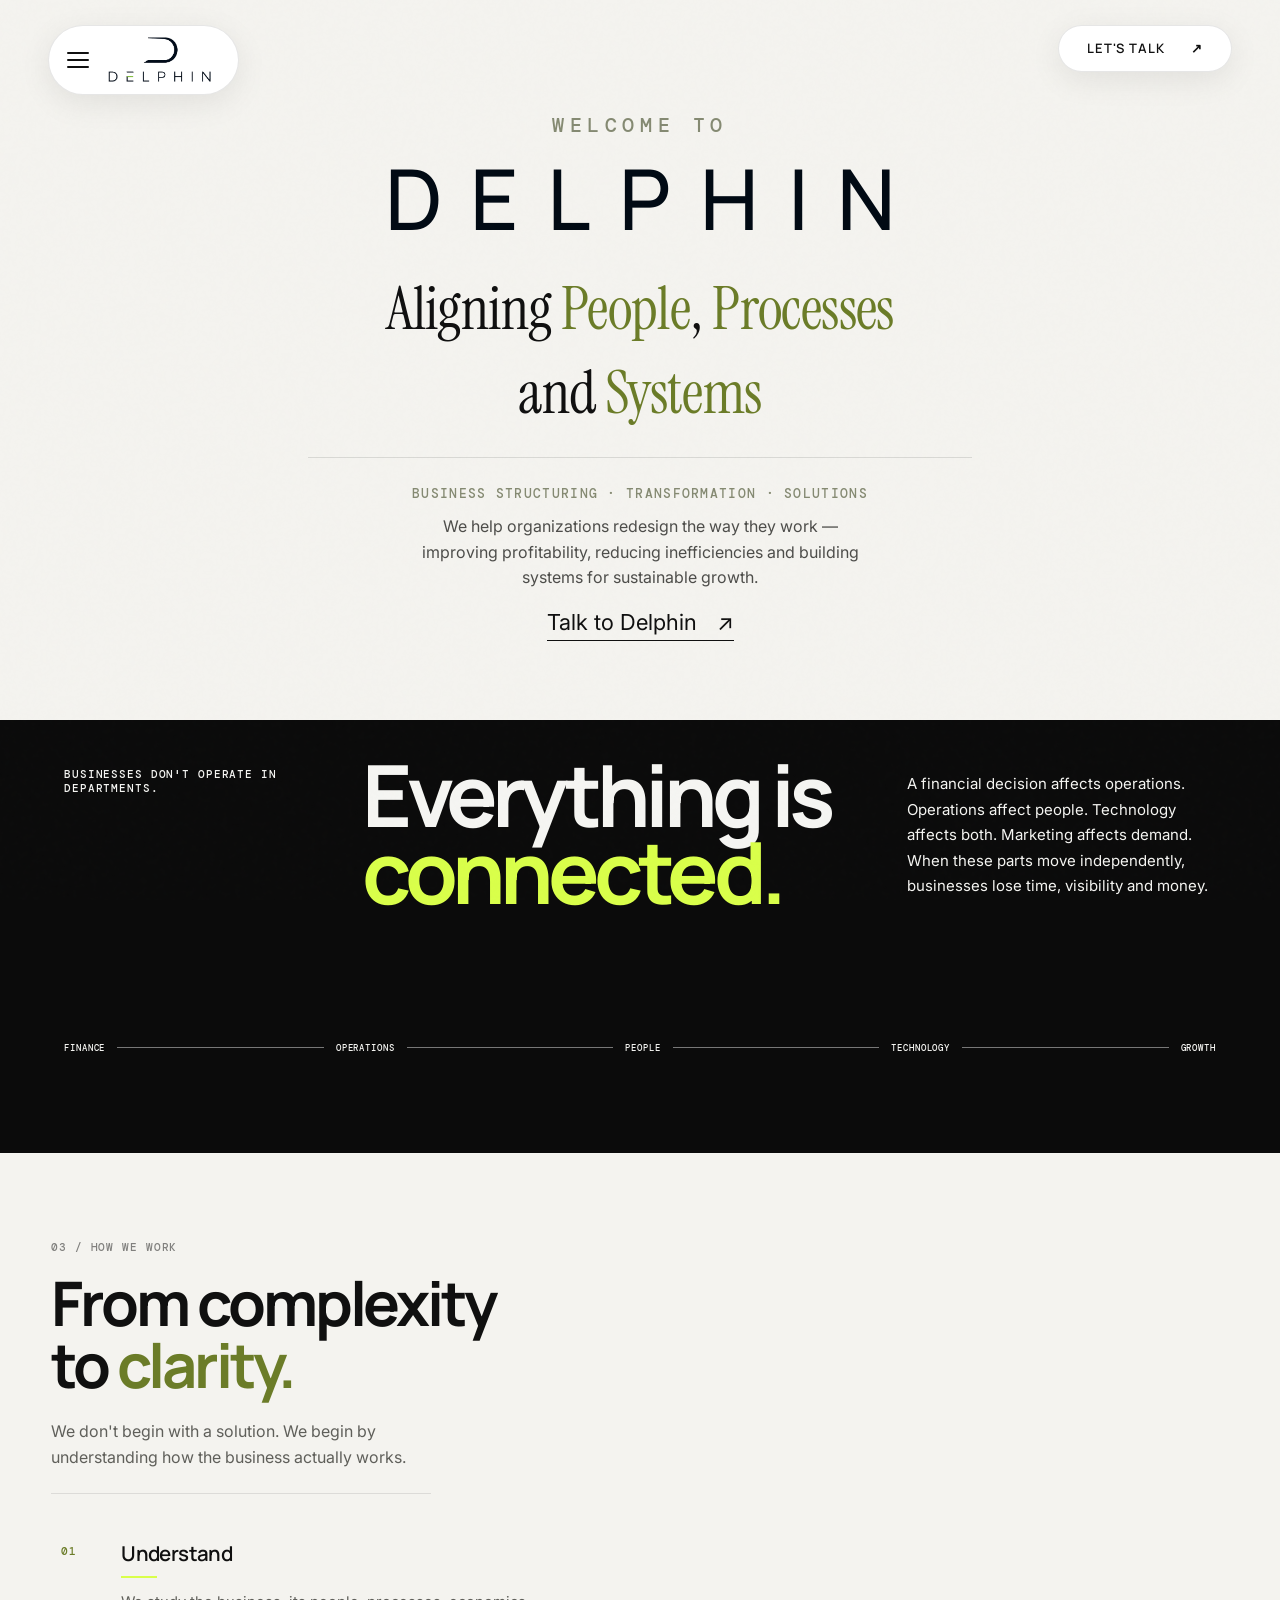
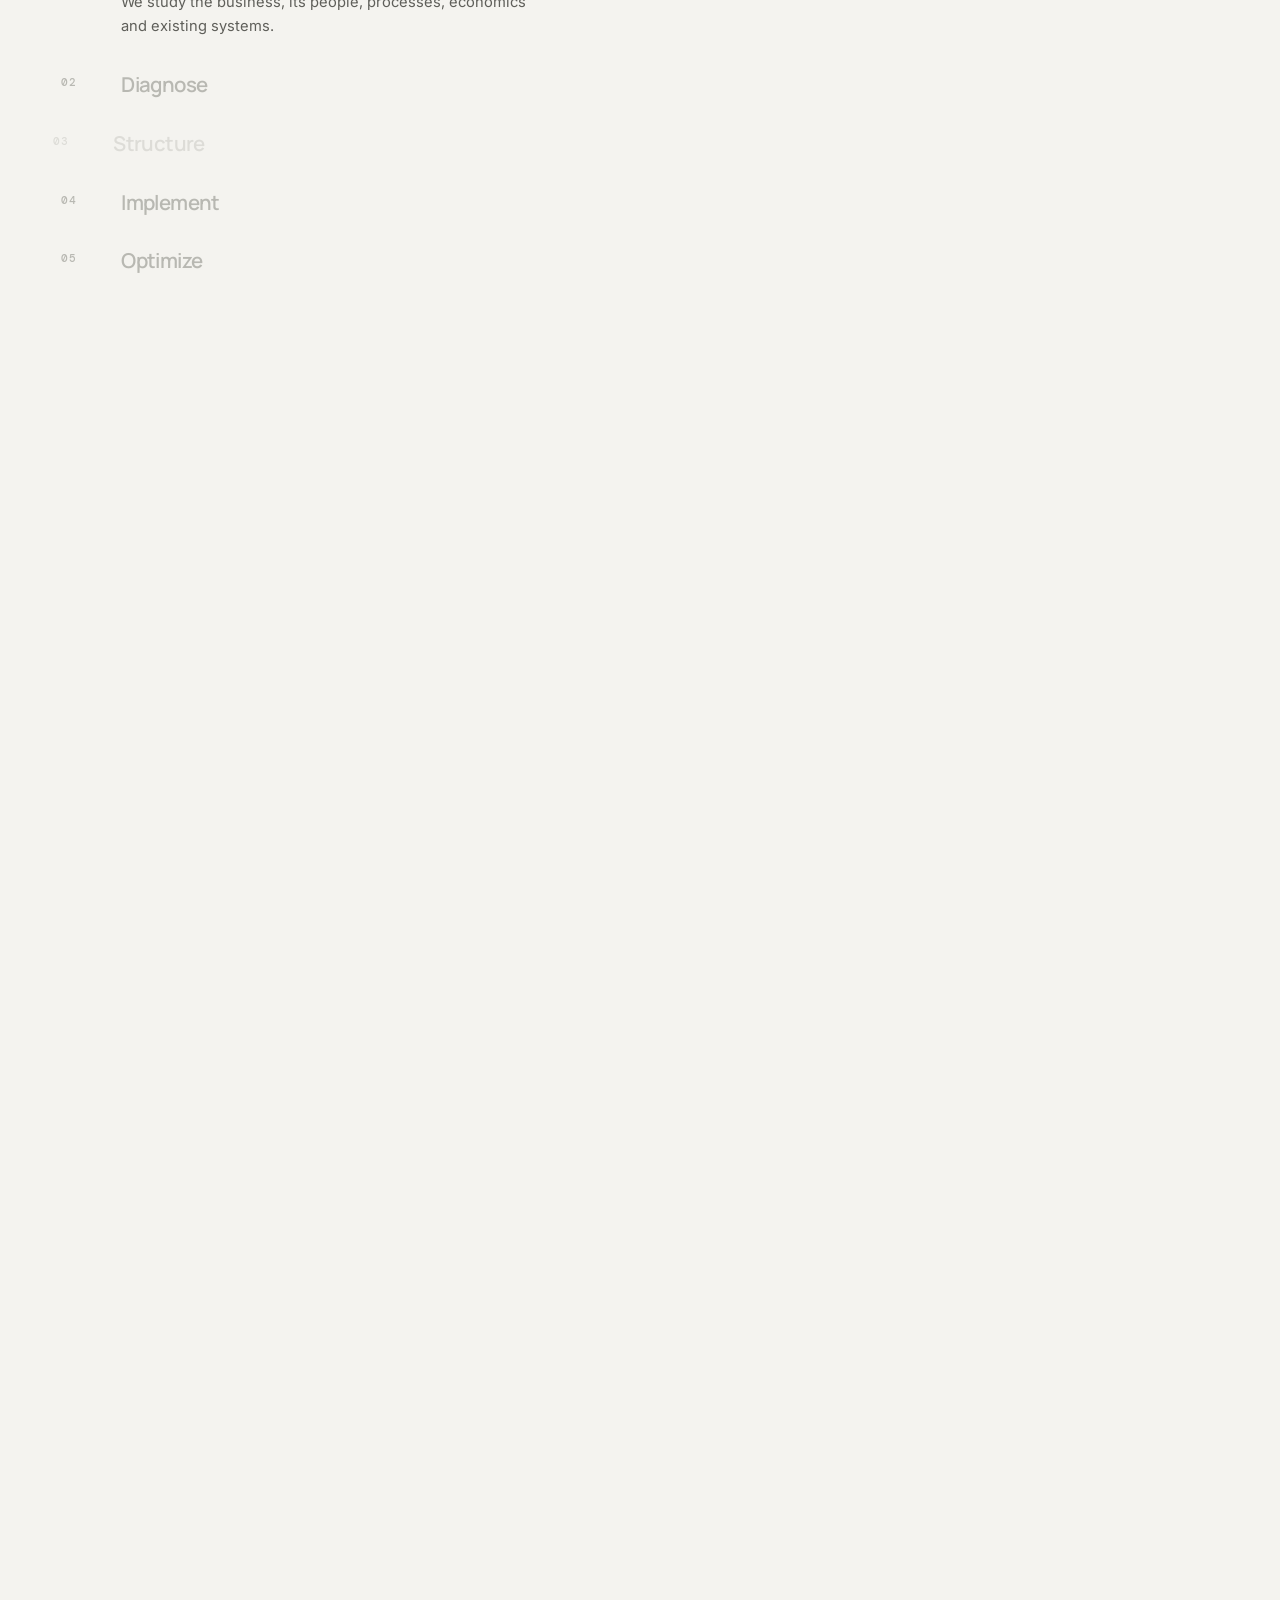
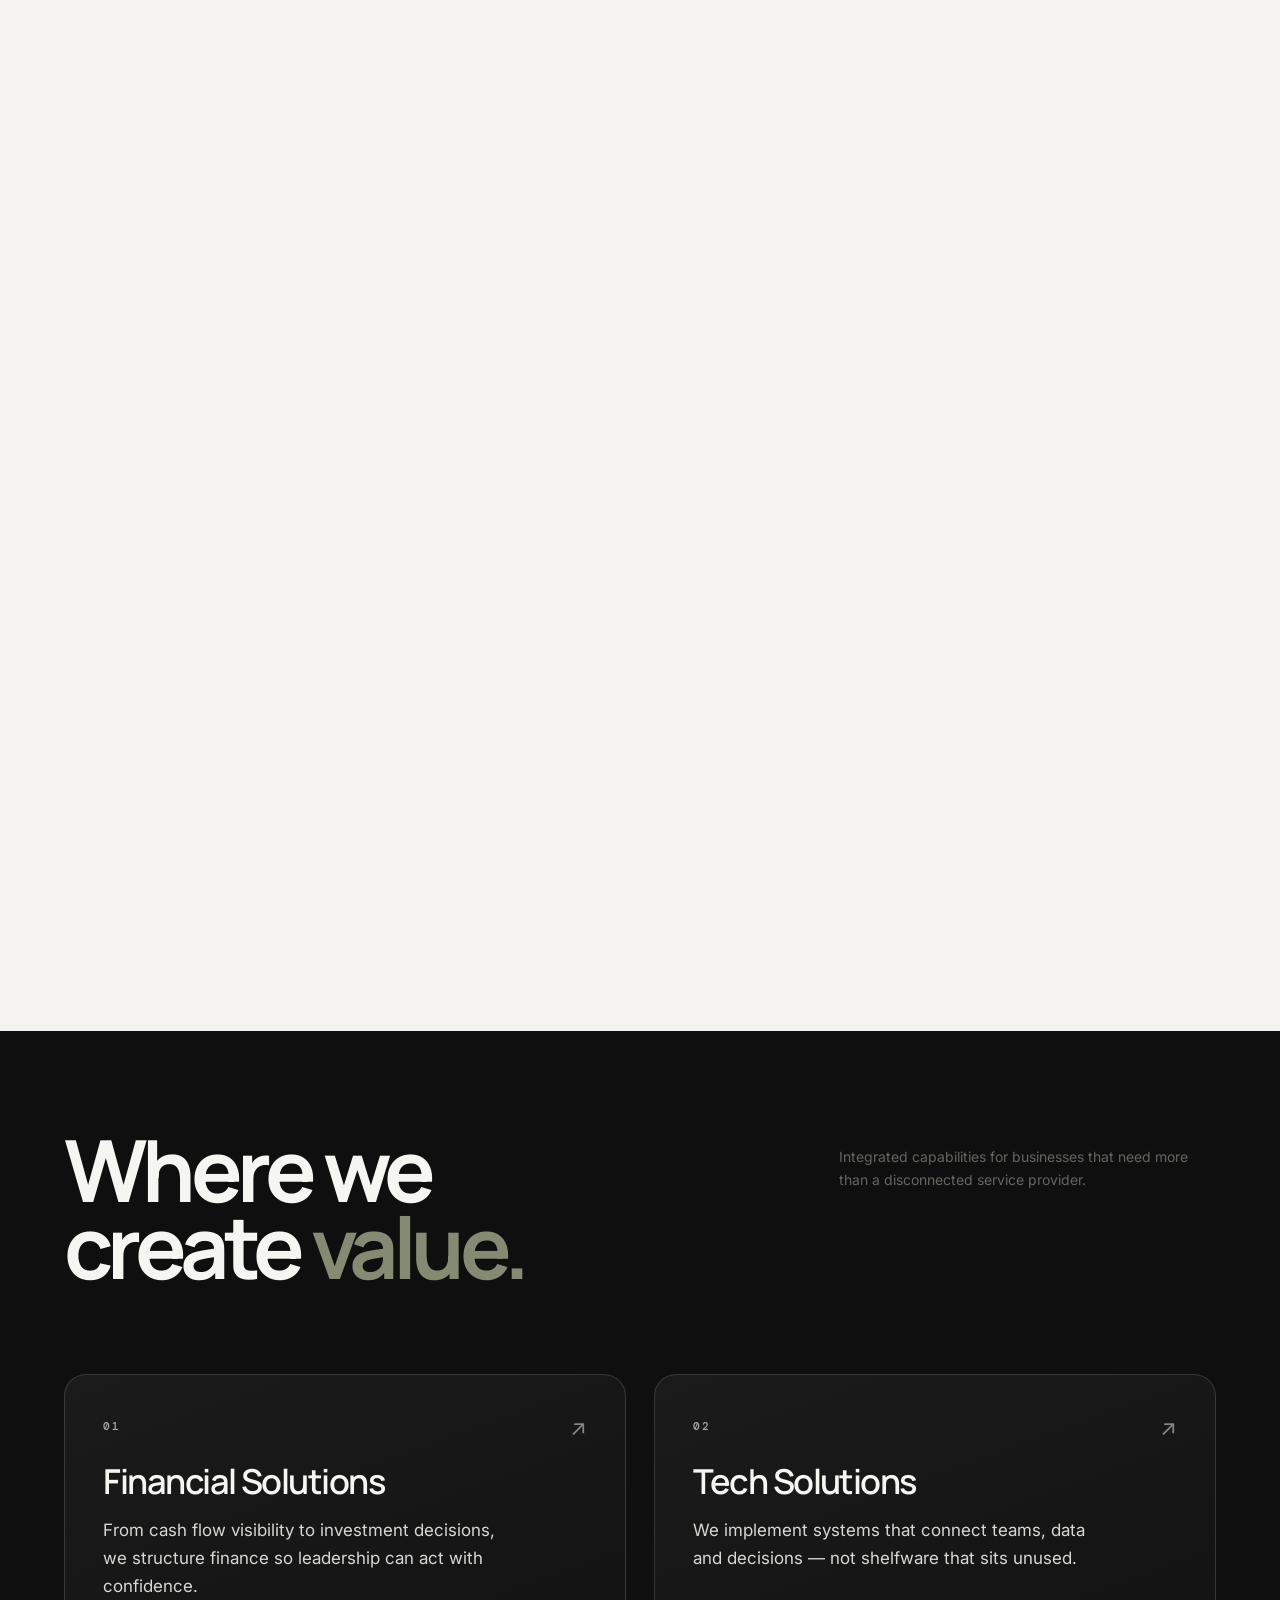
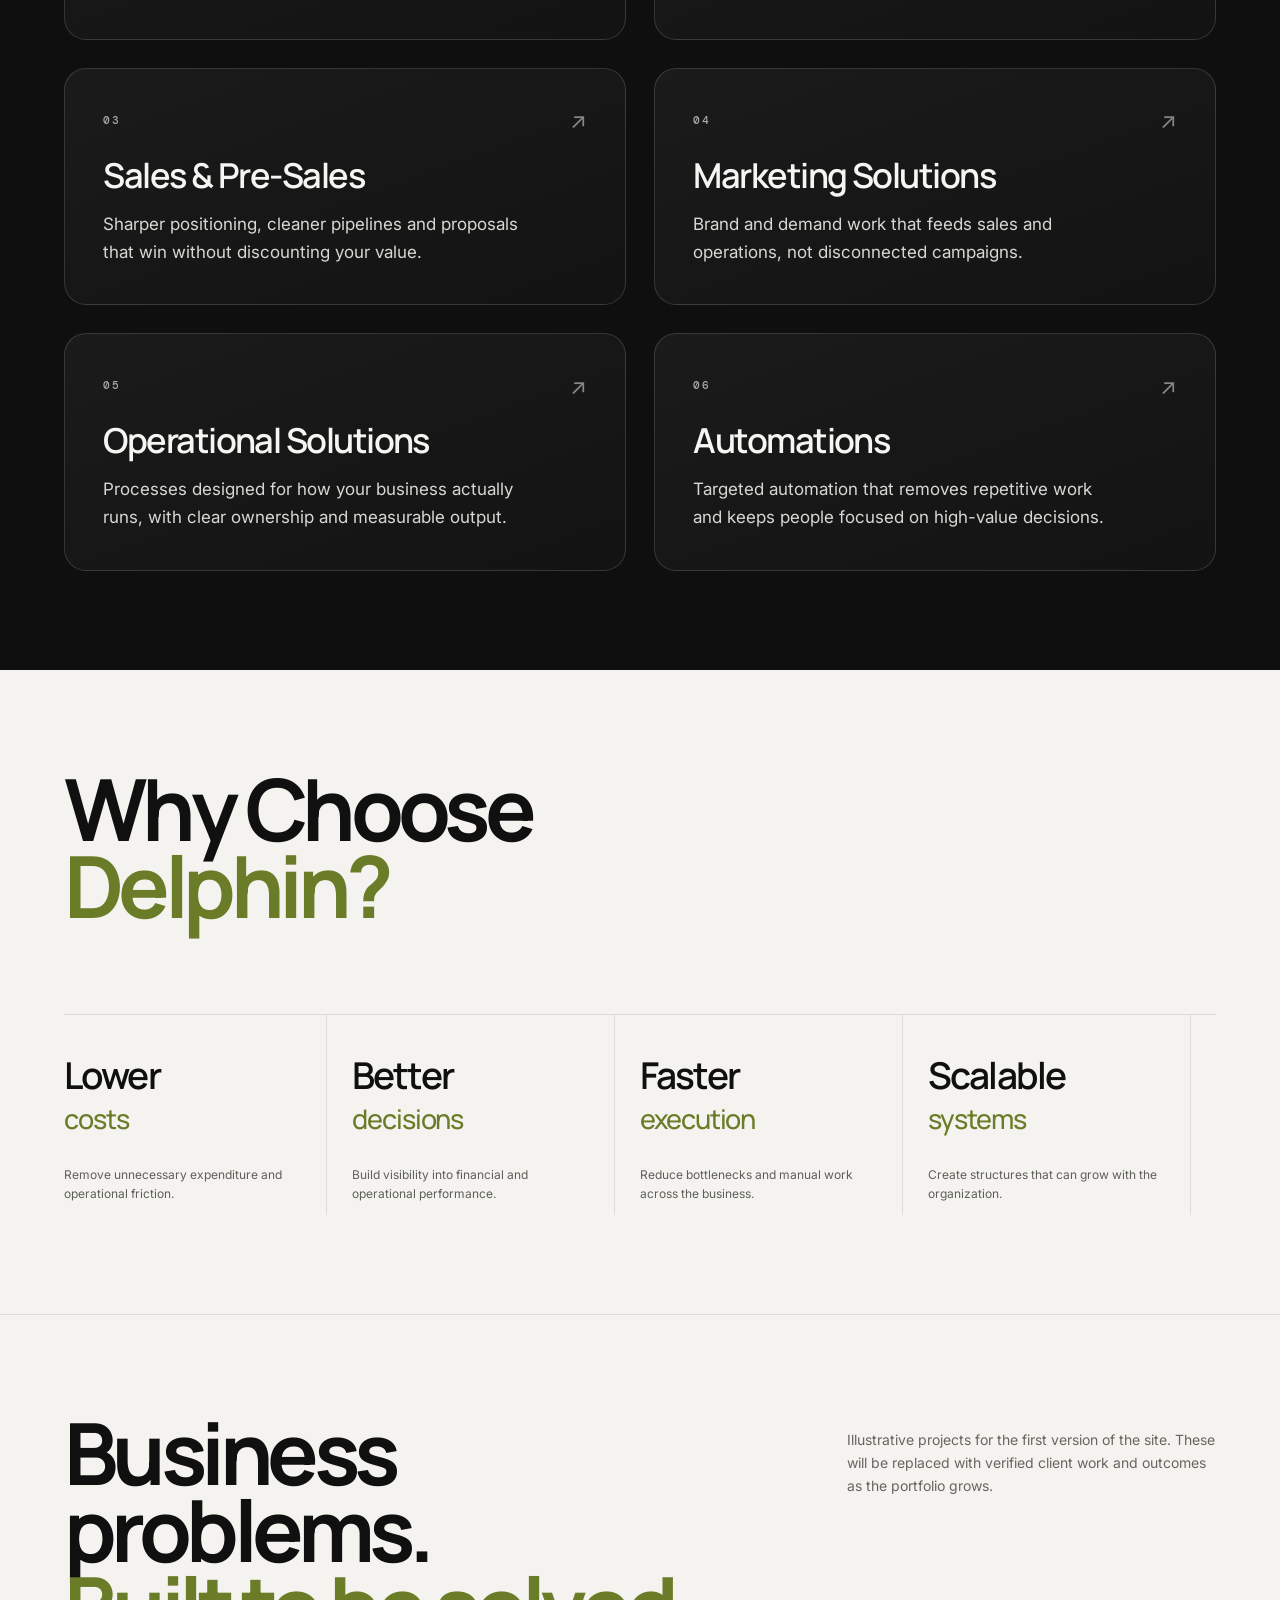
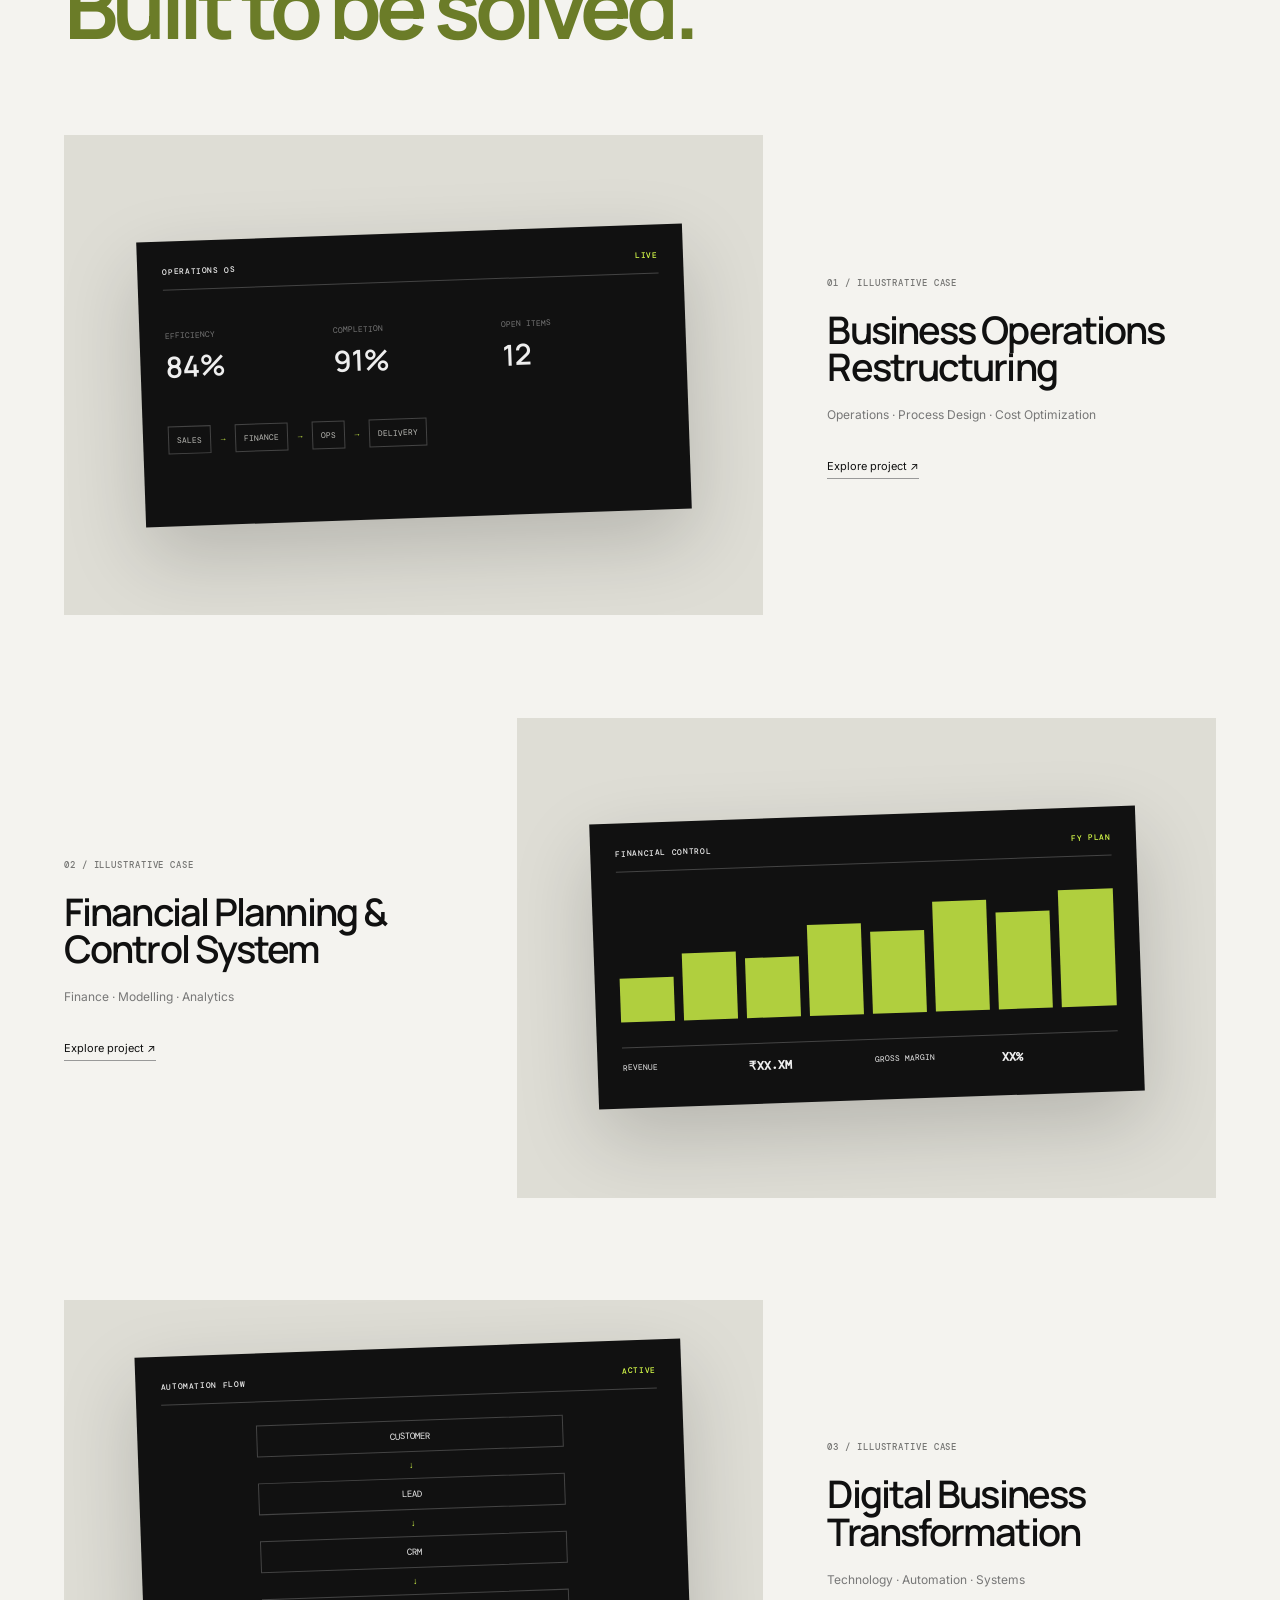
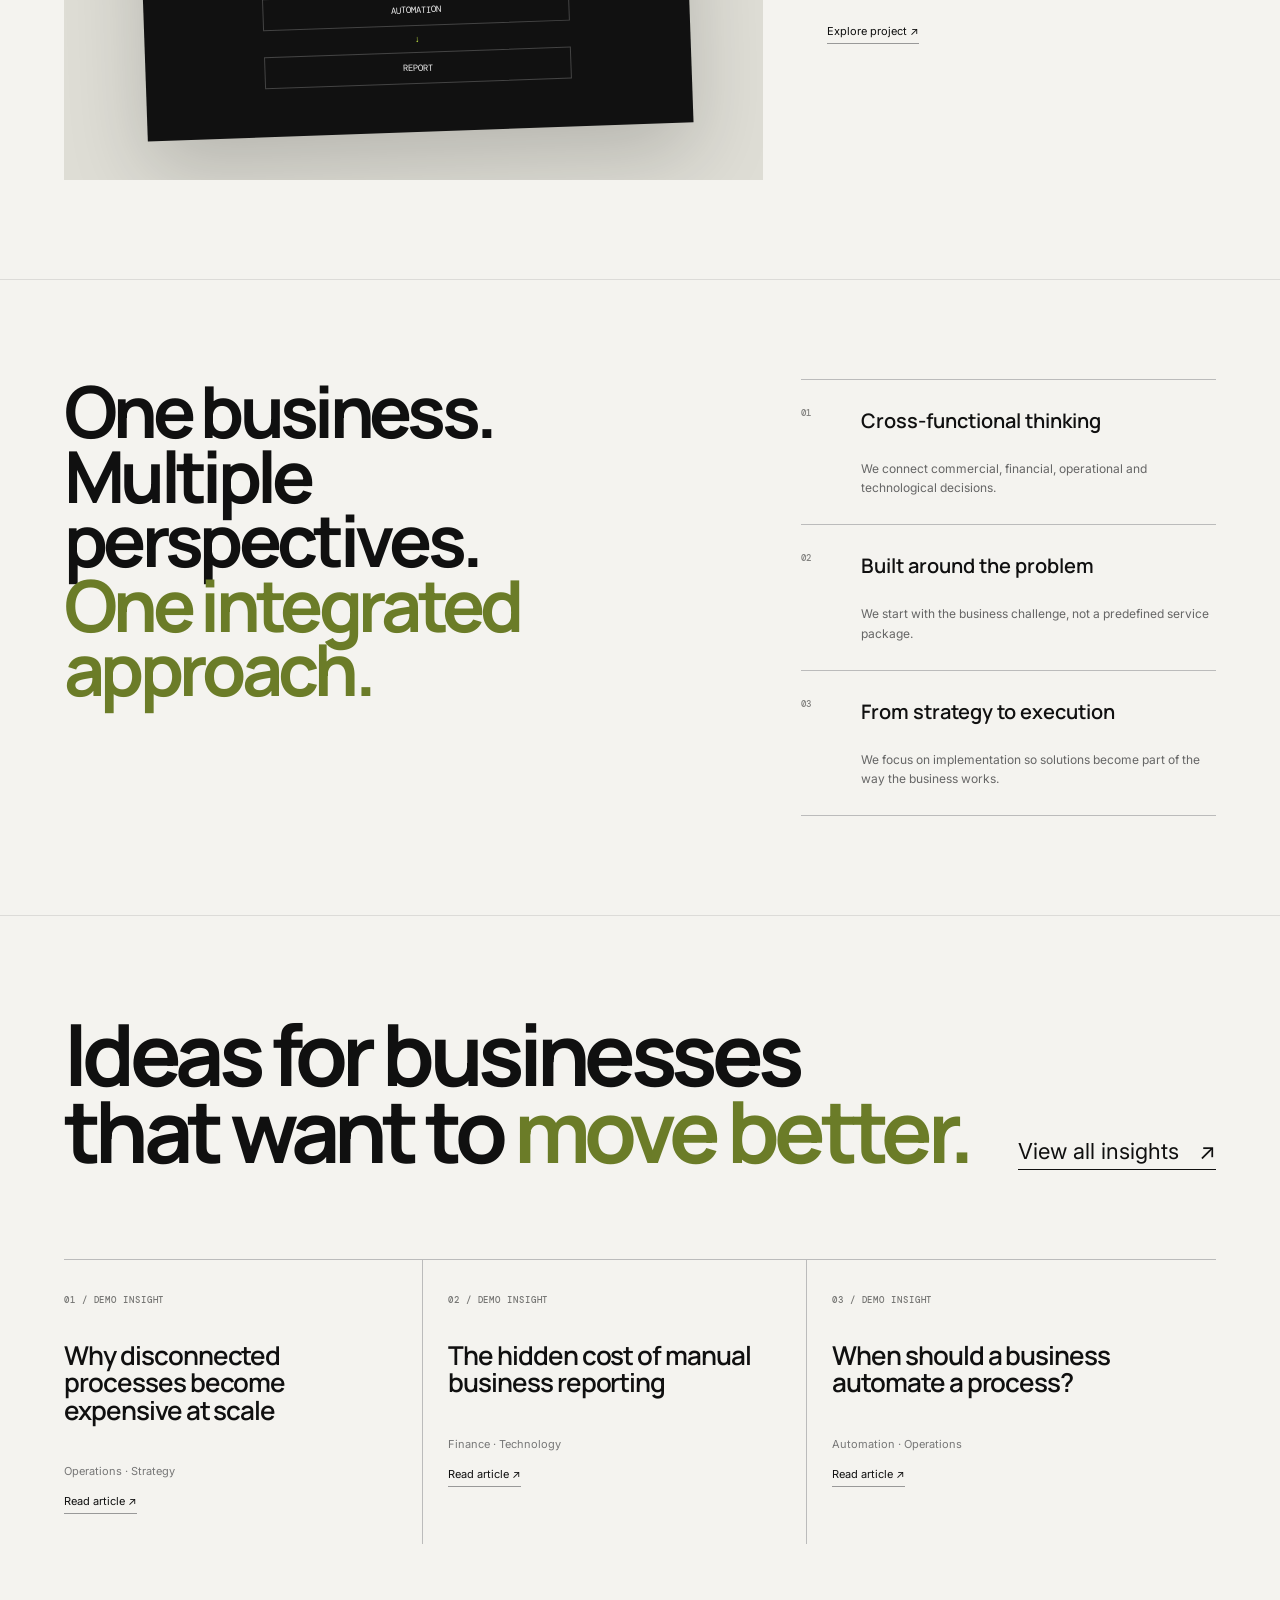
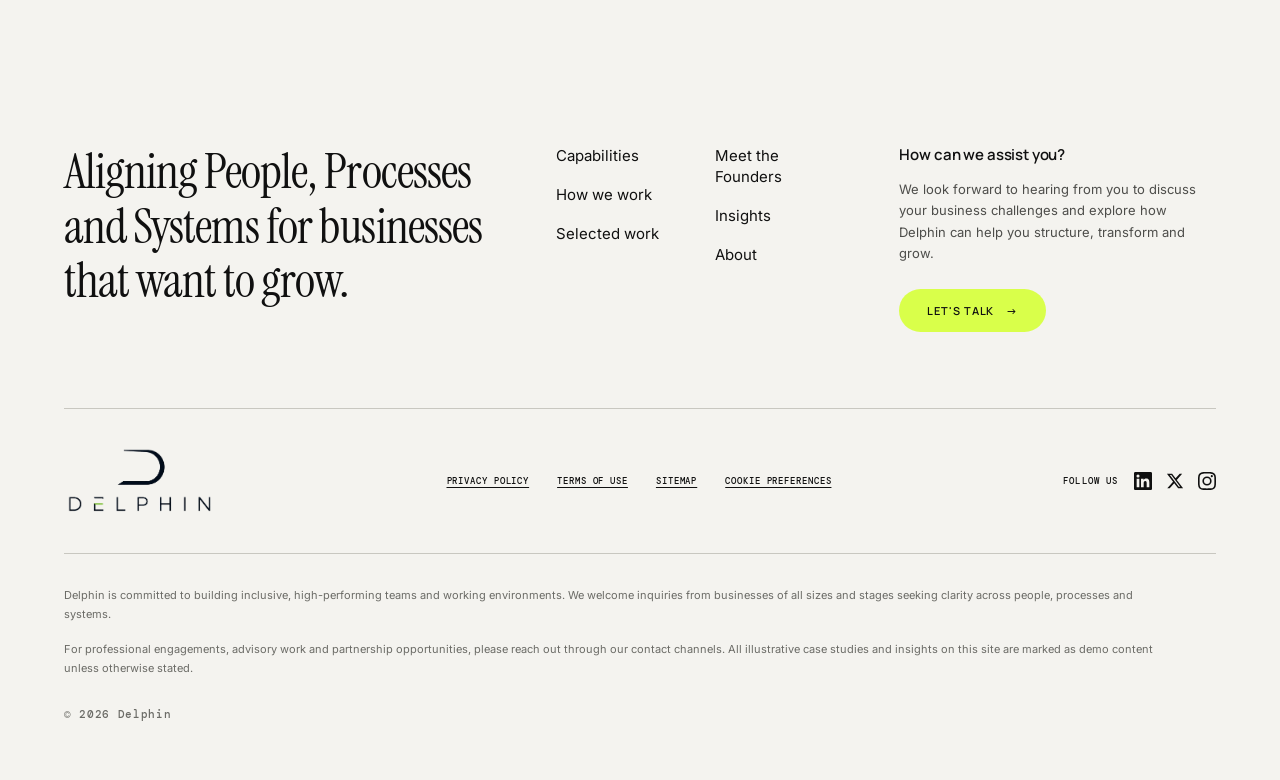
==== index.html @ 2adecfa3 "Ship new logo, contact email delivery, and site contact updates. Add Resend-powered contact API with" ====
<!doctype html>
<html lang="en">
  <head>
    <meta charset="UTF-8" />
    <meta name="viewport" content="width=device-width, initial-scale=1.0" />
    <meta
      name="description"
      content="Delphin — Aligning People, Processes and Systems."
    />
    <title>Delphin — Aligning People, Processes and Systems</title>
    <link rel="canonical" href="https://www.delphin.in/" />
    <link
      rel="icon"
      type="image/png"
      sizes="48x48"
      href="images/favicon-48x48.png"
    />
    <link
      rel="icon"
      type="image/png"
      sizes="32x32"
      href="images/favicon-32x32.png"
    />
    <link
      rel="icon"
      type="image/png"
      sizes="16x16"
      href="images/favicon-16x16.png"
    />
    <link
      rel="apple-touch-icon"
      sizes="180x180"
      href="images/apple-touch-icon.png"
    />
    <link rel="manifest" href="site.webmanifest" />
    <meta name="theme-color" content="#f4f3ef" />
    <meta property="og:type" content="website" />
    <meta property="og:url" content="https://www.delphin.in/" />
    <meta
      property="og:title"
      content="Delphin — Aligning People, Processes and Systems"
    />
    <meta
      property="og:description"
      content="We help organizations redesign the way they work — improving profitability, reducing inefficiencies and building systems for sustainable growth."
    />
    <meta
      property="og:image"
      content="https://www.delphin.in/images/delphin-logo.png"
    />
    <meta property="og:site_name" content="Delphin" />
    <meta name="twitter:card" content="summary_large_image" />
    <meta
      name="twitter:title"
      content="Delphin — Aligning People, Processes and Systems"
    />
    <meta
      name="twitter:description"
      content="Aligning People, Processes and Systems for businesses that want to grow."
    />
    <meta
      name="twitter:image"
      content="https://www.delphin.in/images/delphin-logo.png"
    />
    <script type="application/ld+json">
      {
        "@context": "https://schema.org",
        "@type": "Organization",
        "name": "Delphin",
        "url": "https://www.delphin.in",
        "logo": "https://www.delphin.in/images/delphin-logo.png",
        "description": "Delphin aligns people, processes and systems for businesses that want to grow.",
        "email": "admin@delphin.in",
        "sameAs": []
      }
    </script>
    <link rel="preconnect" href="https://fonts.googleapis.com" />
    <link rel="preconnect" href="https://fonts.gstatic.com" crossorigin />
    <link
      href="https://fonts.googleapis.com/css2?family=DM+Mono:wght@400;500&family=Inter:wght@400;500;600;700&family=Instrument+Serif:ital@0;1&family=Manrope:wght@500;600;700;800&display=swap"
      rel="stylesheet"
    />
    <link rel="stylesheet" href="styles.css" />
  </head>
  <body>
    <div class="noise"></div>
    <div class="progress"></div>

    <header class="nav nav-hidden" id="siteNav">
      <div class="nav-pill nav-pill-left">
        <button
          class="menu"
          type="button"
          aria-expanded="false"
          aria-controls="navPanel"
          aria-label="Open menu"
        >
          <span></span><span></span><span></span>
        </button>
        <a class="brand" href="#top" aria-label="Delphin home">
          <img
            class="brand-logo"
            src="images/delphin-logo-transparent.png"
            alt="Delphin"
            width="766"
            height="366"
          />
        </a>
      </div>
      <a class="nav-pill nav-pill-right nav-cta" href="contact.html"
        >Let's talk <span aria-hidden="true">↗</span></a
      >
      <div class="nav-overlay" id="navOverlay" aria-hidden="true">
        <nav class="nav-panel" id="navPanel" aria-label="Primary">
          <a href="#capabilities">Capabilities</a>
          <a href="#method">How we work</a>
          <a href="#work">Selected work</a>
          <a href="team.html">Meet the Founders</a>
          <a href="#insights">Insights</a>
          <a href="contact.html">Contact</a>
        </nav>
      </div>
    </header>

    <main class="site-flow">
      <section class="hero" id="top">
        <div class="hero-stage">
          <div class="hero-opener" id="heroOpener" aria-live="polite">
            <p class="hero-welcome">Welcome to</p>
            <h1 class="hero-brand">Delphin</h1>
            <p class="hero-tagline">
              Aligning <em>People</em>, <em>Processes</em> and <em>Systems</em>
            </p>
          </div>

          <div class="hero-continuation">
            <div class="hero-lead reveal">
              <p class="eyebrow">
                Business structuring · Transformation · Solutions
              </p>
              <p class="hero-text">
                We help organizations redesign the way they work — improving
                profitability, reducing inefficiencies and building systems for
                sustainable growth.
              </p>
              <div class="hero-actions">
                <a class="text-link" href="contact.html"
                  >Talk to Delphin <span>↗</span></a
                >
              </div>
            </div>
          </div>
        </div>
      </section>

      <section class="statement section-dark">
        <div class="statement-grid reveal">
          <p class="kicker">Businesses don't operate in departments.</p>
          <h2>Everything is <em>connected.</em></h2>
          <p class="body-copy">
            A financial decision affects operations. Operations affect people.
            Technology affects both. Marketing affects demand. When these parts
            move independently, businesses lose time, visibility and money.
          </p>
        </div>
        <div class="connection-map reveal">
          <span>FINANCE</span><i></i><span>OPERATIONS</span><i></i
          ><span>PEOPLE</span><i></i><span>TECHNOLOGY</span><i></i
          ><span>GROWTH</span>
        </div>
      </section>

      <section
        id="method"
        class="method-journey section-light"
        aria-label="How we work"
      >
        <div
          class="method-journey__placeholder"
          id="methodPlaceholder"
          aria-hidden="true"
        ></div>
        <div class="method-journey__pin" id="methodJourneyPin">
          <div class="method-journey__grid">
            <aside class="method-journey__aside">
              <p class="method-journey__index kicker">03 / How we work</p>
              <h2 class="method-journey__title">
                From complexity<br />to <em>clarity.</em>
              </h2>
              <p class="method-journey__lead">
                We don't begin with a solution. We begin by understanding how
                the business actually works.
              </p>
              <ol
                class="method-steps-nav"
                id="methodStepsNav"
                aria-label="Method stages"
              >
                <li class="method-steps-nav__item is-active" data-stage="0">
                  <span class="method-steps-nav__num">01</span>
                  <div class="method-steps-nav__body">
                    <span class="method-steps-nav__title">Understand</span>
                    <p class="method-steps-nav__copy">
                      We study the business, its people, processes, economics
                      and existing systems.
                    </p>
                  </div>
                </li>
                <li class="method-steps-nav__item" data-stage="1">
                  <span class="method-steps-nav__num">02</span>
                  <div class="method-steps-nav__body">
                    <span class="method-steps-nav__title">Diagnose</span>
                    <p class="method-steps-nav__copy">
                      We identify bottlenecks, inefficiencies, risks and
                      opportunities.
                    </p>
                  </div>
                </li>
                <li class="method-steps-nav__item" data-stage="2">
                  <span class="method-steps-nav__num">03</span>
                  <div class="method-steps-nav__body">
                    <span class="method-steps-nav__title">Structure</span>
                    <p class="method-steps-nav__copy">
                      We design better processes, financial structures,
                      technology and workflows.
                    </p>
                  </div>
                </li>
                <li class="method-steps-nav__item" data-stage="3">
                  <span class="method-steps-nav__num">04</span>
                  <div class="method-steps-nav__body">
                    <span class="method-steps-nav__title">Implement</span>
                    <p class="method-steps-nav__copy">
                      We turn recommendations into systems that teams can
                      actually use.
                    </p>
                  </div>
                </li>
                <li class="method-steps-nav__item" data-stage="4">
                  <span class="method-steps-nav__num">05</span>
                  <div class="method-steps-nav__body">
                    <span class="method-steps-nav__title">Optimize</span>
                    <p class="method-steps-nav__copy">
                      We measure performance and continuously improve what has
                      been built.
                    </p>
                  </div>
                </li>
              </ol>
            </aside>

            <div class="method-journey__main">
              <div class="method-journey__visual" id="methodVisual">
                <svg
                  class="method-network"
                  id="methodNetwork"
                  viewBox="0 0 480 380"
                  preserveAspectRatio="xMidYMid meet"
                  role="img"
                  aria-label="Business system visualization evolving from complexity to clarity"
                >
                  <g
                    class="network-lines network-lines--chaos"
                    id="networkLinesChaos"
                  ></g>
                  <g
                    class="network-lines network-lines--grid"
                    id="networkLinesGrid"
                  ></g>
                  <g class="network-markers" id="networkMarkers"></g>
                  <g class="network-particles" id="networkParticles"></g>
                  <g class="network-nodes" id="networkNodes"></g>
                  <g class="network-clarity" id="networkClarity">
                    <circle
                      class="clarity-ring clarity-ring--outer"
                      cx="240"
                      cy="168"
                      r="104"
                    />
                    <circle
                      class="clarity-ring clarity-ring--inner"
                      cx="240"
                      cy="168"
                      r="68"
                    />
                    <line
                      class="clarity-axis"
                      x1="240"
                      y1="150"
                      x2="240"
                      y2="88"
                    />
                    <line
                      class="clarity-axis"
                      x1="222"
                      y1="168"
                      x2="160"
                      y2="168"
                    />
                    <line
                      class="clarity-axis"
                      x1="258"
                      y1="168"
                      x2="320"
                      y2="168"
                    />
                    <line
                      class="clarity-axis"
                      x1="240"
                      y1="186"
                      x2="240"
                      y2="248"
                    />

                    <circle class="clarity-dot" cx="240" cy="100" r="3.5" />
                    <circle class="clarity-dot" cx="172" cy="168" r="3.5" />
                    <circle class="clarity-dot" cx="308" cy="168" r="3.5" />
                    <circle class="clarity-dot" cx="240" cy="236" r="3.5" />

                    <text
                      class="clarity-hub"
                      x="240"
                      y="168"
                      text-anchor="middle"
                    >
                      DELPHIN
                    </text>

                    <!-- PEOPLE — top -->
                    <g class="clarity-node" transform="translate(240, 64)">
                      <circle class="clarity-node__ring" r="24" />
                      <g
                        class="clarity-node__icon"
                        transform="translate(0, -1)"
                      >
                        <circle cx="-5" cy="-3" r="3" fill="none" />
                        <circle cx="5" cy="-3" r="3" fill="none" />
                        <path
                          d="M-10 9 C-10 4 -5 2 0 2 C5 2 10 4 10 9"
                          fill="none"
                        />
                      </g>
                      <text
                        class="clarity-node__label"
                        y="40"
                        text-anchor="middle"
                      >
                        PEOPLE
                      </text>
                    </g>

                    <!-- PROCESSES — left -->
                    <g class="clarity-node" transform="translate(136, 168)">
                      <circle class="clarity-node__ring" r="24" />
                      <g class="clarity-node__icon">
                        <circle cx="0" cy="0" r="7" />
                        <line x1="0" y1="-11" x2="0" y2="-8" />
                        <line x1="0" y1="11" x2="0" y2="8" />
                        <line x1="-11" y1="0" x2="-8" y2="0" />
                        <line x1="11" y1="0" x2="8" y2="0" />
                        <line x1="-7.8" y1="-7.8" x2="-5.7" y2="-5.7" />
                        <line x1="7.8" y1="-7.8" x2="5.7" y2="-5.7" />
                        <line x1="-7.8" y1="7.8" x2="-5.7" y2="5.7" />
                        <line x1="7.8" y1="7.8" x2="5.7" y2="5.7" />
                      </g>
                      <text
                        class="clarity-node__label"
                        y="40"
                        text-anchor="middle"
                      >
                        PROCESSES
                      </text>
                    </g>

                    <!-- SYSTEMS — right -->
                    <g class="clarity-node" transform="translate(344, 168)">
                      <circle class="clarity-node__ring" r="24" />
                      <g class="clarity-node__icon" transform="translate(0, 1)">
                        <path d="M-8 4 L0 -6 L8 4 Z" fill="none" />
                        <path d="M-8 4 L-8 10 L8 10 L8 4" fill="none" />
                        <line x1="-8" y1="7" x2="8" y2="7" />
                      </g>
                      <text
                        class="clarity-node__label"
                        y="40"
                        text-anchor="middle"
                      >
                        SYSTEMS
                      </text>
                    </g>

                    <!-- BUSINESS PERFORMANCE — bottom -->
                    <g class="clarity-node" transform="translate(240, 272)">
                      <circle class="clarity-node__ring" r="24" />
                      <g class="clarity-node__icon" transform="translate(0, 2)">
                        <line x1="-10" y1="8" x2="-10" y2="-2" />
                        <line x1="-3" y1="8" x2="-3" y2="-6" />
                        <line x1="4" y1="8" x2="4" y2="0" />
                        <line x1="11" y1="8" x2="11" y2="-4" />
                        <line x1="-13" y1="8" x2="13" y2="8" />
                      </g>
                      <text
                        class="clarity-node__label clarity-node__label--wide"
                        text-anchor="middle"
                      >
                        <tspan x="0" dy="36">BUSINESS</tspan>
                        <tspan x="0" dy="11">PERFORMANCE</tspan>
                      </text>
                    </g>
                  </g>
                  <g class="network-payoff" id="networkPayoff">
                    <text
                      class="payoff-label"
                      x="240"
                      y="338"
                      text-anchor="middle"
                    >
                      FROM COMPLEXITY
                    </text>
                    <text
                      class="payoff-label payoff-label--accent"
                      x="240"
                      y="364"
                      text-anchor="middle"
                    >
                      <tspan class="payoff-label__to">TO</tspan>
                      <tspan class="payoff-label__clarity">CLARITY.</tspan>
                    </text>
                  </g>
                </svg>
              </div>
            </div>
          </div>
        </div>

        <!-- Mobile: vertical storytelling -->
        <div class="method-journey__mobile" id="methodMobile">
          <header class="method-journey__mobile-head">
            <p class="kicker">03 / How we work</p>
            <h2>From complexity<br />to <em>clarity.</em></h2>
            <p class="method-journey__lead">
              We don't begin with a solution. We begin by understanding how the
              business actually works.
            </p>
          </header>
          <ol
            class="method-steps-nav method-steps-nav--mobile"
            aria-label="Method stages"
          >
            <li class="method-steps-nav__item is-active" data-stage="0">
              <span class="method-steps-nav__num">01</span>
              <div class="method-steps-nav__body">
                <span class="method-steps-nav__title">Understand</span>
                <p class="method-steps-nav__copy">
                  We study the business, its people, processes, economics and
                  existing systems.
                </p>
              </div>
              <div
                class="method-journey__mobile-visual"
                data-stage="0"
                aria-hidden="true"
              ></div>
            </li>
            <li class="method-steps-nav__item" data-stage="1">
              <span class="method-steps-nav__num">02</span>
              <div class="method-steps-nav__body">
                <span class="method-steps-nav__title">Diagnose</span>
                <p class="method-steps-nav__copy">
                  We identify bottlenecks, inefficiencies, risks and
                  opportunities.
                </p>
              </div>
              <div
                class="method-journey__mobile-visual"
                data-stage="1"
                aria-hidden="true"
              ></div>
            </li>
            <li class="method-steps-nav__item" data-stage="2">
              <span class="method-steps-nav__num">03</span>
              <div class="method-steps-nav__body">
                <span class="method-steps-nav__title">Structure</span>
                <p class="method-steps-nav__copy">
                  We design better processes, financial structures, technology
                  and workflows.
                </p>
              </div>
              <div
                class="method-journey__mobile-visual"
                data-stage="2"
                aria-hidden="true"
              ></div>
            </li>
            <li class="method-steps-nav__item" data-stage="3">
              <span class="method-steps-nav__num">04</span>
              <div class="method-steps-nav__body">
                <span class="method-steps-nav__title">Implement</span>
                <p class="method-steps-nav__copy">
                  We turn recommendations into systems that teams can actually
                  use.
                </p>
              </div>
              <div
                class="method-journey__mobile-visual"
                data-stage="3"
                aria-hidden="true"
              ></div>
            </li>
            <li class="method-steps-nav__item" data-stage="4">
              <span class="method-steps-nav__num">05</span>
              <div class="method-steps-nav__body">
                <span class="method-steps-nav__title">Optimize</span>
                <p class="method-steps-nav__copy">
                  We measure performance and continuously improve what has been
                  built.
                </p>
              </div>
              <div
                class="method-journey__mobile-visual"
                data-stage="4"
                aria-hidden="true"
              ></div>
            </li>
          </ol>
        </div>
      </section>

      <section id="capabilities" class="capabilities section-dark">
        <div class="cap-head reveal">
          <h2>Where we<br />create <em>value.</em></h2>
          <p>
            Integrated capabilities for businesses that need more than a
            disconnected service provider.
          </p>
        </div>
        <div class="cap-list">
          <article class="cap-item" data-cap="finance">
            <div class="cap-item-head">
              <span class="cap-num">01</span>
              <span class="cap-arrow" aria-hidden="true">↗</span>
            </div>
            <h3>Financial Solutions</h3>
            <p class="cap-summary">
              From cash flow visibility to investment decisions, we structure
              finance so leadership can act with confidence.
            </p>
            <div class="cap-detail">
              <div class="cap-detail-inner">
                <p class="cap-tags">
                  Financial modelling · Billing · Auditing · Budgeting ·
                  Cost-benefit structures · Investments & asset management
                </p>
              </div>
            </div>
          </article>
          <article class="cap-item" data-cap="technology">
            <div class="cap-item-head">
              <span class="cap-num">02</span>
              <span class="cap-arrow" aria-hidden="true">↗</span>
            </div>
            <h3>Tech Solutions</h3>
            <p class="cap-summary">
              We implement systems that connect teams, data and decisions — not
              shelfware that sits unused.
            </p>
            <div class="cap-detail">
              <div class="cap-detail-inner">
                <p class="cap-tags">
                  Business systems · Digital transformation · Data & reporting ·
                  Software solutions · System integration
                </p>
              </div>
            </div>
          </article>
          <article class="cap-item" data-cap="sales">
            <div class="cap-item-head">
              <span class="cap-num">03</span>
              <span class="cap-arrow" aria-hidden="true">↗</span>
            </div>
            <h3>Sales & Pre-Sales</h3>
            <p class="cap-summary">
              Sharper positioning, cleaner pipelines and proposals that win
              without discounting your value.
            </p>
            <div class="cap-detail">
              <div class="cap-detail-inner">
                <p class="cap-tags">
                  Pricing strategy · Competitor analysis · Product proposals ·
                  Lead generation · Negotiation
                </p>
              </div>
            </div>
          </article>
          <article class="cap-item" data-cap="marketing">
            <div class="cap-item-head">
              <span class="cap-num">04</span>
              <span class="cap-arrow" aria-hidden="true">↗</span>
            </div>
            <h3>Marketing Solutions</h3>
            <p class="cap-summary">
              Brand and demand work that feeds sales and operations, not
              disconnected campaigns.
            </p>
            <div class="cap-detail">
              <div class="cap-detail-inner">
                <p class="cap-tags">
                  Digital marketing · Traditional marketing · SEO · Promotional
                  strategy · Branding · Content
                </p>
              </div>
            </div>
          </article>
          <article class="cap-item" data-cap="operations">
            <div class="cap-item-head">
              <span class="cap-num">05</span>
              <span class="cap-arrow" aria-hidden="true">↗</span>
            </div>
            <h3>Operational Solutions</h3>
            <p class="cap-summary">
              Processes designed for how your business actually runs, with clear
              ownership and measurable output.
            </p>
            <div class="cap-detail">
              <div class="cap-detail-inner">
                <p class="cap-tags">
                  Process optimization · SOPs · Workforce planning · Procurement
                  · Performance management
                </p>
              </div>
            </div>
          </article>
          <article class="cap-item" data-cap="automation">
            <div class="cap-item-head">
              <span class="cap-num">06</span>
              <span class="cap-arrow" aria-hidden="true">↗</span>
            </div>
            <h3>Automations</h3>
            <p class="cap-summary">
              Targeted automation that removes repetitive work and keeps people
              focused on high-value decisions.
            </p>
            <div class="cap-detail">
              <div class="cap-detail-inner">
                <p class="cap-tags">
                  Workflow automation · AI-assisted processes · Automated
                  reporting · Integrations · Business intelligence
                </p>
              </div>
            </div>
          </article>
        </div>
      </section>

      <section id="outcomes" class="outcomes section-light">
        <div class="outcome-head reveal">
          <h2>Why Choose<br /><em>Delphin?</em></h2>
        </div>
        <div class="outcome-grid">
          <article>
            <strong>Lower</strong><span>costs</span>
            <p>Remove unnecessary expenditure and operational friction.</p>
          </article>
          <article>
            <strong>Better</strong><span>decisions</span>
            <p>Build visibility into financial and operational performance.</p>
          </article>
          <article>
            <strong>Faster</strong><span>execution</span>
            <p>Reduce bottlenecks and manual work across the business.</p>
          </article>
          <article>
            <strong>Scalable</strong><span>systems</span>
            <p>Create structures that can grow with the organization.</p>
          </article>
        </div>
      </section>

      <section id="work" class="work section-light">
        <div class="work-head reveal">
          <div>
            <h2>Business problems.<br /><em>Built to be solved.</em></h2>
          </div>
          <p>
            Illustrative projects for the first version of the site. These will
            be replaced with verified client work and outcomes as the portfolio
            grows.
          </p>
        </div>
        <div class="work-list">
          <article class="work-card reveal" data-project="operations">
            <div class="work-visual">
              <div class="demo-window">
                <div class="demo-top">
                  <span>OPERATIONS OS</span><span>LIVE</span>
                </div>
                <div class="metric-row">
                  <div><small>EFFICIENCY</small><strong>84%</strong></div>
                  <div><small>COMPLETION</small><strong>91%</strong></div>
                  <div><small>OPEN ITEMS</small><strong>12</strong></div>
                </div>
                <div class="flow">
                  <span>SALES</span><i>→</i><span>FINANCE</span><i>→</i
                  ><span>OPS</span><i>→</i><span>DELIVERY</span>
                </div>
              </div>
            </div>
            <div class="work-info">
              <span>01 / ILLUSTRATIVE CASE</span>
              <h3>Business Operations Restructuring</h3>
              <p>Operations · Process Design · Cost Optimization</p>
              <a href="contact.html">Explore project <span>↗</span></a>
            </div>
          </article>
          <article class="work-card reverse reveal" data-project="finance">
            <div class="work-visual">
              <div class="demo-window finance-demo">
                <div class="demo-top">
                  <span>FINANCIAL CONTROL</span><span>FY PLAN</span>
                </div>
                <div class="bars">
                  <i style="height: 35%"></i><i style="height: 54%"></i
                  ><i style="height: 48%"></i><i style="height: 73%"></i
                  ><i style="height: 66%"></i><i style="height: 88%"></i
                  ><i style="height: 78%"></i><i style="height: 94%"></i>
                </div>
                <div class="demo-footer">
                  <span>REVENUE</span><strong>₹XX.XM</strong
                  ><span>GROSS MARGIN</span><strong>XX%</strong>
                </div>
              </div>
            </div>
            <div class="work-info">
              <span>02 / ILLUSTRATIVE CASE</span>
              <h3>Financial Planning & Control System</h3>
              <p>Finance · Modelling · Analytics</p>
              <a href="contact.html">Explore project <span>↗</span></a>
            </div>
          </article>
          <article class="work-card reveal" data-project="automation">
            <div class="work-visual">
              <div class="demo-window automation-demo">
                <div class="demo-top">
                  <span>AUTOMATION FLOW</span><span>ACTIVE</span>
                </div>
                <div class="auto-flow">
                  <b>CUSTOMER</b><i>↓</i><b>LEAD</b><i>↓</i><b>CRM</b><i>↓</i
                  ><b>AUTOMATION</b><i>↓</i><b>REPORT</b>
                </div>
              </div>
            </div>
            <div class="work-info">
              <span>03 / ILLUSTRATIVE CASE</span>
              <h3>Digital Business Transformation</h3>
              <p>Technology · Automation · Systems</p>
              <a href="contact.html">Explore project <span>↗</span></a>
            </div>
          </article>
        </div>
      </section>

      <section class="why section-light">
        <div class="why-grid reveal">
          <h2>
            One business.<br />Multiple perspectives.<br /><em
              >One integrated approach.</em
            >
          </h2>
          <div class="why-points">
            <div>
              <span>01</span>
              <h3>Cross-functional thinking</h3>
              <p>
                We connect commercial, financial, operational and technological
                decisions.
              </p>
            </div>
            <div>
              <span>02</span>
              <h3>Built around the problem</h3>
              <p>
                We start with the business challenge, not a predefined service
                package.
              </p>
            </div>
            <div>
              <span>03</span>
              <h3>From strategy to execution</h3>
              <p>
                We focus on implementation so solutions become part of the way
                the business works.
              </p>
            </div>
          </div>
        </div>
      </section>

      <section id="insights" class="insights section-light">
        <div class="insight-head reveal">
          <h2>Ideas for businesses<br />that want to <em>move better.</em></h2>
          <a class="text-link" href="contact.html"
            >View all insights <span>↗</span></a
          >
        </div>
        <div class="insight-grid">
          <article>
            <span>01 / DEMO INSIGHT</span>
            <h3>Why disconnected processes become expensive at scale</h3>
            <p>Operations · Strategy</p>
            <a href="contact.html">Read article ↗</a>
          </article>
          <article>
            <span>02 / DEMO INSIGHT</span>
            <h3>The hidden cost of manual business reporting</h3>
            <p>Finance · Technology</p>
            <a href="contact.html">Read article ↗</a>
          </article>
          <article>
            <span>03 / DEMO INSIGHT</span>
            <h3>When should a business automate a process?</h3>
            <p>Automation · Operations</p>
            <a href="contact.html">Read article ↗</a>
          </article>
        </div>
      </section>
    </main>

    <footer class="site-footer">
      <div class="footer-cta">
        <div class="footer-cta-grid">
          <h2 class="footer-headline">
            Aligning People, Processes and Systems for businesses that want to
            grow.
          </h2>
          <nav class="footer-nav" aria-label="Footer navigation">
            <div class="footer-nav-col">
              <a href="#capabilities">Capabilities</a>
              <a href="#method">How we work</a>
              <a href="#work">Selected work</a>
            </div>
            <div class="footer-nav-col">
              <a href="team.html">Meet the Founders</a>
              <a href="#insights">Insights</a>
              <a href="#top">About</a>
            </div>
          </nav>
          <div class="footer-assist">
            <h3>How can we assist you?</h3>
            <p>
              We look forward to hearing from you to discuss your business
              challenges and explore how Delphin can help you structure,
              transform and grow.
            </p>
            <a class="footer-contact-btn" href="contact.html"
              >Let's talk <span aria-hidden="true">→</span></a
            >
          </div>
        </div>
      </div>

      <div class="footer-bar">
        <a class="footer-logo" href="#top" aria-label="Delphin home">
          <img
            class="footer-logo-img"
            src="images/delphin-logo-transparent.png"
            alt="Delphin"
            width="766"
            height="366"
          />
        </a>
        <nav class="footer-legal" aria-label="Legal">
          <a href="#">Privacy Policy</a>
          <a href="#">Terms of Use</a>
          <a href="#">Sitemap</a>
          <a href="#">Cookie Preferences</a>
        </nav>
        <div class="footer-social">
          <span class="footer-social-label">Follow us</span>
          <div class="footer-social-icons">
            <a
              href="https://www.linkedin.com/in/delphin-solutions/"
              aria-label="LinkedIn"
              target="_blank"
              rel="noopener noreferrer"
              ><svg
                viewBox="0 0 24 24"
                width="18"
                height="18"
                fill="currentColor"
              >
                <path
                  d="M20.447 20.452h-3.554v-5.569c0-1.328-.027-3.037-1.852-3.037-1.853 0-2.136 1.445-2.136 2.939v5.667H9.351V9h3.414v1.561h.046c.477-.9 1.637-1.85 3.37-1.85 3.601 0 4.267 2.37 4.267 5.455v6.286zM5.337 7.433a2.062 2.062 0 01-2.063-2.065 2.064 2.064 0 112.063 2.065zm1.782 13.019H3.555V9h3.564v11.452zM22.225 0H1.771C.792 0 0 .774 0 1.729v20.542C0 23.227.792 24 1.771 24h20.451C23.2 24 24 23.227 24 22.271V1.729C24 .774 23.2 0 22.222 0h.003z"
                /></svg
            ></a>
            <a href="#" aria-label="X"
              ><svg
                viewBox="0 0 24 24"
                width="18"
                height="18"
                fill="currentColor"
              >
                <path
                  d="M18.244 2.25h3.308l-7.227 8.26 8.502 11.24H16.17l-5.214-6.817L4.99 21.75H1.68l7.73-8.835L1.254 2.25H8.08l4.713 6.231zm-1.161 17.52h1.833L7.084 4.126H5.117z"
                /></svg
            ></a>
            <a href="#" aria-label="Instagram"
              ><svg
                viewBox="0 0 24 24"
                width="18"
                height="18"
                fill="currentColor"
              >
                <path
                  d="M12 2.163c3.204 0 3.584.012 4.85.07 3.252.148 4.771 1.691 4.919 4.919.058 1.265.069 1.645.069 4.849 0 3.205-.012 3.584-.069 4.849-.149 3.225-1.664 4.771-4.919 4.919-1.266.058-1.644.07-4.85.07-3.204 0-3.584-.012-4.849-.07-3.26-.149-4.771-1.699-4.919-4.92-.058-1.265-.07-1.644-.07-4.849 0-3.204.013-3.583.07-4.849.149-3.227 1.664-4.771 4.919-4.919 1.266-.057 1.645-.069 4.849-.069zM12 0C8.741 0 8.333.014 7.053.072 2.695.272.273 2.69.073 7.052.014 8.333 0 8.741 0 12c0 3.259.014 3.668.072 4.948.2 4.358 2.618 6.78 6.98 6.98C8.333 23.986 8.741 24 12 24c3.259 0 3.668-.014 4.948-.072 4.354-.2 6.782-2.618 6.979-6.98.059-1.28.073-1.689.073-4.948 0-3.259-.014-3.667-.072-4.947-.196-4.354-2.617-6.78-6.979-6.98C15.668.014 15.259 0 12 0zm0 5.838a6.162 6.162 0 100 12.324 6.162 6.162 0 000-12.324zM12 16a4 4 0 110-8 4 4 0 010 8zm6.406-11.845a1.44 1.44 0 100 2.881 1.44 1.44 0 000-2.881z"
                /></svg
            ></a>
          </div>
        </div>
      </div>

      <div class="footer-disclaimer">
        <p>
          Delphin is committed to building inclusive, high-performing teams and
          working environments. We welcome inquiries from businesses of all
          sizes and stages seeking clarity across people, processes and systems.
        </p>
        <p>
          For professional engagements, advisory work and partnership
          opportunities, please reach out through our contact channels. All
          illustrative case studies and insights on this site are marked as demo
          content unless otherwise stated.
        </p>
        <p class="footer-copy">© 2026 Delphin</p>
      </div>
    </footer>

    <script src="method-journey.js"></script>
    <script src="script.js"></script>
  </body>
</html>
---- styles.css ----
*{box-sizing:border-box}html{scroll-behavior:smooth}body{margin:0;background:#f4f3ef;color:#101010;font-family:Inter,Arial,sans-serif;overflow-x:hidden}.noise{position:fixed;inset:0;pointer-events:none;opacity:.035;z-index:20;background-image:url("data:image/svg+xml,%3Csvg viewBox='0 0 160 160' xmlns='http://www.w3.org/2000/svg'%3E%3Cfilter id='n'%3E%3CfeTurbulence type='fractalNoise' baseFrequency='.9' numOctaves='3' stitchTiles='stitch'/%3E%3C/filter%3E%3Crect width='100%25' height='100%25' filter='url(%23n)' opacity='.35'/%3E%3C/svg%3E")}.progress{position:fixed;top:0;left:0;width:0;height:3px;background:hsl(73, 100%, 65%);z-index:100}.nav{position:fixed;top:0;left:0;width:100%;height:78px;padding:0 5vw;display:flex;align-items:center;justify-content:space-between;z-index:50;mix-blend-mode:difference;color:#fff}.brand{display:flex;align-items:center;gap:11px;text-decoration:none;color:inherit;font:700 15px/1 Manrope,sans-serif;letter-spacing:.08em}.brand-mark{width:28px;height:28px;border:1px solid currentColor;border-radius:50%;display:grid;place-items:center;font-size:12px}.brand-dot{color:#d9ff4a}.nav-links{display:flex;gap:34px}.nav-links a,.nav-cta{color:inherit;text-decoration:none;font-size:12px}.nav-links a{opacity:.72;transition:.25s}.nav-links a:hover{opacity:1}.nav-cta{border:1px solid rgba(255,255,255,.5);border-radius:100px;padding:12px 17px}.nav-cta span{margin-left:10px}.menu{display:none;background:none;border:0;color:white}.section-light,.section-dark{position:relative;padding:12vh 5vw}.section-dark{background:#0b0b0b;color:#f7f7f3}
.statement.section-dark{background:#0b0b0b}.section-index{font:500 10px/1 DM Mono,monospace;letter-spacing:.12em;opacity:.5;margin-bottom:4vw}.hero{min-height:100vh;padding:0 5vw;display:block;position:relative;background:#f4f3ef}.eyebrow,.kicker{font:500 11px DM Mono,monospace;letter-spacing:.08em;text-transform:uppercase}.section-dark em,.section-light em{font-style:normal;color:#858a72}.hero-text{font-size:16px;line-height:1.65;max-width:500px;color:#4d4d4a}.hero-actions{display:flex;align-items:center;gap:25px;margin-top:36px}.button{display:inline-flex;align-items:center;gap:30px;text-decoration:none;border-radius:100px;padding:15px 20px;font-size:12px}.button-dark{background:#101010;color:#fff}.button-light{background:#f4f3ef;color:#101010;margin-top:28px}.text-link{color:inherit;text-decoration:none;font-size:22px;border-bottom:1px solid currentColor;padding-bottom:5px}.text-link span{margin-left:14px}.statement{display:flex;flex-direction:column}.statement-grid{display:grid;grid-template-columns:.8fr 1.6fr 1fr;gap:4vw;align-items:end;margin:auto 0}.statement h2,.intro h2,.method h2,.cap-head h2,.work-head h2,.outcome-head h2,.why h2,.team-head h2,.insight-head h2,.contact h2{font:700 clamp(3rem,6.7vw,7.5rem)/.9 Manrope;letter-spacing:-.065em;margin:0}.statement h2 em{color:#d9ff4a}.body-copy{font-size:15px;line-height:1.7;max-width:500px}.connection-map{display:flex;align-items:center;gap:12px;margin-top:auto;padding-top:10vw;font:500 9px DM Mono;letter-spacing:.1em;opacity:.7}.connection-map i{height:1px;background:#777;flex:1}.intro-grid{display:grid;grid-template-columns:1.35fr .8fr;gap:10vw}.large-copy{font:500 26px/1.25 Manrope;letter-spacing:-.025em;max-width:500px}.muted{color:#65655f;margin:30px 0}.method{background:#f4f3ef}.method-head{display:grid;grid-template-columns:1.2fr .7fr;gap:10vw;margin-bottom:7vw}.method-head p,.cap-head p,.work-head p,.team-head p{max-width:420px;line-height:1.65;color:#66655f;font-size:14px}.method-list{border-top:1px solid #bdbdb5}.method-item{display:grid;grid-template-columns:90px 1fr 1.4fr 30px;gap:30px;align-items:center;padding:27px 0;border-bottom:1px solid #bdbdb5;transition:.35s}.method-item:hover,.method-item.active{padding-left:18px;background:rgba(255,255,255,.25)}.method-number,.cap-num,.work-info>span,.person>span,.insight-grid span{font:500 9px DM Mono;letter-spacing:.1em;opacity:.55}.method-item h3{font:600 28px Manrope;letter-spacing:-.04em;margin:0}.method-item p{font-size:13px;line-height:1.5;max-width:430px;margin:0;color:#65655f}.method-arrow{font-size:18px}.capabilities{padding-bottom:12vw}.cap-head{display:grid;grid-template-columns:1.2fr .7fr;gap:10vw;margin-bottom:7vw}.cap-list{border-top:1px solid #444}.cap-item{display:grid;grid-template-columns:70px 1fr 1.1fr 40px;align-items:center;gap:25px;border-bottom:1px solid #444;padding:31px 0;transition:.45s cubic-bezier(.2,.7,.2,1);cursor:pointer}.cap-item:hover{padding:45px 25px;background:#171717}.cap-item h3{font:600 27px Manrope;letter-spacing:-.045em;margin:0}.cap-item p{font-size:12px;line-height:1.55;color:#a8a8a2;margin:0}.cap-arrow{font-size:20px;transition:.35s}.cap-item:hover .cap-arrow{transform:translate(5px,-5px);color:#d9ff4a}.work-head{display:grid;grid-template-columns:1.2fr .65fr;gap:8vw;margin-bottom:7vw}.work-list{display:flex;flex-direction:column;gap:8vw}.work-card{display:grid;grid-template-columns:1.35fr .75fr;gap:5vw;align-items:center}.work-card.reverse{grid-template-columns:.75fr 1.35fr}.work-card.reverse .work-visual{order:2}.work-card.reverse .work-info{order:1}.work-visual{min-height:480px;background:#deddd5;display:grid;place-items:center;overflow:hidden}.demo-window{width:78%;min-height:285px;background:#111;color:#eee;padding:25px;box-shadow:0 30px 80px rgba(0,0,0,.18);transform:rotate(-2deg);transition:.6s}.work-card:hover .demo-window{transform:rotate(0) scale(1.025)}.demo-top{display:flex;justify-content:space-between;border-bottom:1px solid #444;padding-bottom:13px;font:500 8px DM Mono;letter-spacing:.08em}.demo-top span:last-child{color:#d9ff4a}.metric-row{display:grid;grid-template-columns:repeat(3,1fr);gap:10px;padding:40px 0}.metric-row small{display:block;color:#777;font:8px DM Mono}.metric-row strong{font:600 29px Manrope;display:block;margin-top:6px}.flow{display:flex;align-items:center;gap:8px;flex-wrap:wrap;font:8px DM Mono;color:#bdbdb8}.flow span{border:1px solid #444;padding:8px}.flow i{font-style:normal;color:#d9ff4a}.work-info>span{display:block}.work-info h3{font:600 38px/.98 Manrope;letter-spacing:-.05em;margin:22px 0}.work-info p{font-size:12px;color:#777;margin-bottom:32px}.work-info a,.insight-grid a{font-size:11px;color:inherit;text-decoration:none;border-bottom:1px solid #999;padding-bottom:5px}.bars{height:175px;display:flex;align-items:end;gap:9px;padding:25px 0}.bars i{display:block;flex:1;background:#d9ff4a;opacity:.8;min-height:8px}.demo-footer{display:grid;grid-template-columns:1fr 1fr 1fr 1fr;gap:10px;border-top:1px solid #444;padding-top:14px;font:8px DM Mono}.demo-footer strong{font-size:12px}.auto-flow{display:flex;flex-direction:column;align-items:center;gap:7px;padding:23px 0;font:9px DM Mono}.auto-flow b{font-weight:400;border:1px solid #444;width:62%;padding:9px;text-align:center}.auto-flow i{font-style:normal;color:#d9ff4a}.outcome-head{margin-bottom:8vw}.outcome-grid{display:grid;grid-template-columns:repeat(4,1fr);border-top:1px solid #444}.outcome-grid article{padding:35px 25px 0 0;border-right:1px solid #444;margin-right:25px}.outcome-grid article:last-child{border:0}.outcome-grid strong{display:block;font:600 37px Manrope;letter-spacing:-.05em}.outcome-grid span{display:block;font:500 27px Manrope;color:#d9ff4a;letter-spacing:-.04em}.outcome-grid p{font-size:12px;color:#999;line-height:1.6;margin-top:28px}.why-grid{display:grid;grid-template-columns:1.2fr .8fr;gap:9vw}.why h2{font-size:clamp(3.2rem,5.6vw,6rem)}.why-points{border-top:1px solid #bbb}.why-points>div{display:grid;grid-template-columns:45px 1fr;gap:15px;padding:27px 0;border-bottom:1px solid #bbb}.why-points span{font:500 9px DM Mono;opacity:.5}.why-points h3{font:600 20px Manrope;margin:0}.why-points p{font-size:12px;color:#666;line-height:1.6;margin:10px 0 0;grid-column:2}.team-head{display:grid;grid-template-columns:1.2fr .7fr;gap:10vw;margin-bottom:8vw}.team-grid{display:grid;grid-template-columns:repeat(4,1fr);gap:18px}.person{border-top:1px solid #444;padding-top:18px;position:relative}.avatar{height:250px;margin:22px 0;background:linear-gradient(135deg,#202020,#343434);display:grid;place-items:center;font:700 55px Manrope;color:#777;letter-spacing:-.08em}.person h3{font:600 19px Manrope;margin:0}.person p{font-size:11px;color:#888}.insight-head{display:flex;justify-content:space-between;align-items:end;gap:40px;margin-bottom:7vw}.insight-grid{display:grid;grid-template-columns:repeat(3,1fr);border-top:1px solid #bbb}.insight-grid article{padding:27px 25px 35px 0;border-right:1px solid #bbb;margin-right:25px}.insight-grid article:last-child{border:0}.insight-grid h3{font:600 26px/1.05 Manrope;letter-spacing:-.04em;margin:35px 0 40px}.insight-grid p{font-size:11px;color:#777}.contact{display:grid;place-items:center;text-align:center;padding:12vh 5vw}.contact-inner{max-width:1100px}.contact h2{font-size:clamp(3.4rem,7vw,7.5rem);margin-top:35px}.contact-inner>p:not(.eyebrow){font:500 25px Manrope;color:#d9ff4a}.footer{padding-top:50px;padding-bottom:35px}.footer-top{display:flex;justify-content:space-between;align-items:center;padding-bottom:45px;border-bottom:1px solid #333}.footer-top p{font-size:11px;color:#888}.footer-bottom{display:flex;justify-content:space-between;gap:20px;padding-top:25px;font:9px DM Mono;color:#777}.footer-bottom a{color:#fff;text-decoration:none}.reveal{opacity:0;transform:translateY(12px);transition:opacity .7s ease,transform .7s cubic-bezier(.2,.7,.2,1)}.reveal.visible{opacity:1;transform:none}@media(max-width:900px){.nav-links,.nav-cta{display:none}.menu{display:flex;flex-direction:column;gap:5px}.menu span{display:block;width:24px;height:1px;background:white}.statement-grid,.intro-grid,.method-head,.cap-head,.work-head,.why-grid,.team-head{grid-template-columns:1fr;gap:35px}.statement-grid{margin-top:10vw}.connection-map{overflow:hidden;white-space:nowrap}.connection-map i{min-width:40px}.method-item{grid-template-columns:55px 1fr 25px}.method-item p{grid-column:2}.cap-item{grid-template-columns:50px 1fr 30px}.cap-item p{grid-column:2}.work-card,.work-card.reverse{grid-template-columns:1fr}.work-card.reverse .work-visual,.work-card.reverse .work-info{order:initial}.work-visual{min-height:350px}.outcome-grid{grid-template-columns:1fr 1fr;gap:0}.outcome-grid article{padding-bottom:35px;border-bottom:1px solid #444}.team-grid{grid-template-columns:1fr 1fr}.avatar{height:200px}.insight-grid{grid-template-columns:1fr}.insight-grid article{border-right:0;border-bottom:1px solid #bbb;margin:0}.footer-top,.footer-bottom{flex-direction:column;align-items:flex-start}}@media(max-width:560px){.hero-text{font-size:14px}.hero-actions{flex-wrap:wrap}.statement-grid{margin-top:6vw}.statement h2{font-size:3.5rem}.method-item h3{font-size:22px}.cap-item h3{font-size:22px}.work-info h3{font-size:31px}.outcome-grid{grid-template-columns:1fr}.team-grid{grid-template-columns:1fr}.insight-head{display:block}.insight-head .text-link{display:inline-block;margin-top:25px}.contact h2{font-size:3.5rem}.footer-top p{line-height:1.6}.nav{padding:0 6vw}}

/* BCG-style footer */
.site-footer{background:#f4f3ef;color:#101010;padding:0 5vw 40px}
.footer-cta{padding:8vw 0 6vw;border-bottom:1px solid #c8c7c0}
.footer-cta-grid{display:grid;grid-template-columns:1.15fr .75fr .85fr;gap:5vw;align-items:start}
.footer-headline{font:400 clamp(2.2rem,3.8vw,3.4rem)/1.12 "Instrument Serif",Georgia,serif;letter-spacing:-.02em;margin:0;max-width:520px;color:#101010}
.footer-nav{display:grid;grid-template-columns:1fr 1fr;gap:0 3vw}
.footer-nav-col{display:flex;flex-direction:column;gap:18px}
.footer-nav a{color:#101010;text-decoration:none;font:400 15px/1.4 Inter,sans-serif;transition:opacity .2s}
.footer-nav a:hover{opacity:.55}
.footer-assist{max-width:380px}
.footer-assist h3{font:600 15px/1.3 Manrope,sans-serif;margin:0 0 14px;letter-spacing:-.01em}
.footer-assist p{font-size:13px;line-height:1.65;color:#4d4d4a;margin:0 0 24px}
.contact-form{display:flex;flex-direction:column;gap:16px}
.contact-field{display:flex;flex-direction:column;gap:6px}
.contact-field label{font:500 10px DM Mono,monospace;letter-spacing:.08em;text-transform:uppercase;color:#4d4d4a}
.contact-optional{text-transform:none;letter-spacing:0;font-family:Inter,sans-serif;opacity:.7}
.contact-field input,.contact-field textarea{
  width:100%;
  padding:12px 14px;
  border:1px solid #c8c7c0;
  border-radius:4px;
  background:#fff;
  color:#101010;
  font:400 14px/1.4 Inter,sans-serif;
  transition:border-color .2s,box-shadow .2s;
}
.contact-field textarea{resize:vertical;min-height:96px}
.contact-field input:focus,.contact-field textarea:focus{
  outline:none;
  border-color:#101010;
  box-shadow:0 0 0 1px #101010;
}
.contact-field input:invalid:not(:placeholder-shown),.contact-field textarea:invalid:not(:placeholder-shown){border-color:#b85c5c}
.contact-form .footer-contact-btn{
  align-self:flex-start;
  border:0;
  cursor:pointer;
  margin-top:4px;
}
.contact-form-note{font-size:12px;line-height:1.5;color:#5f5f5a;margin:4px 0 0}
.contact-form-note--error{color:#9b3b3b}
.contact-form-note.is-visible{animation:contactNoteIn .35s ease both}
.contact-field--honeypot{
  position:absolute!important;
  left:-9999px!important;
  width:1px!important;
  height:1px!important;
  overflow:hidden!important;
  opacity:0!important;
  pointer-events:none!important;
}
.contact-page-form-wrap{
  position:relative;
  min-height:320px;
}
.contact-form.is-sent{
  opacity:0;
  transform:translateY(10px) scale(.98);
  pointer-events:none;
  position:absolute;
  inset:0;
  transition:opacity .35s ease,transform .35s ease;
}
.footer-contact-btn{
  display:inline-flex;
  align-items:center;
  gap:12px;
  background:#d9ff4a;
  color:#101010;
  text-decoration:none;
  font:600 11px/1 Manrope,sans-serif;
  letter-spacing:.08em;
  text-transform:uppercase;
  padding:16px 28px;
  border-radius:100px;
  border:0;
  cursor:pointer;
  transition:transform .25s,box-shadow .25s,opacity .25s;
  position:relative;
}
.footer-contact-btn:hover{transform:translateY(-2px);box-shadow:0 8px 24px rgba(217,255,74,.35)}
.footer-contact-btn:disabled,
.footer-contact-btn.is-loading{
  cursor:wait;
  opacity:.85;
  transform:none;
  box-shadow:none;
}
.footer-contact-btn.is-loading .contact-btn-label,
.footer-contact-btn.is-loading .contact-btn-arrow{opacity:0}
.contact-btn-spinner{
  position:absolute;
  left:50%;
  top:50%;
  width:16px;
  height:16px;
  margin:-8px 0 0 -8px;
  border:2px solid rgba(16,16,16,.2);
  border-top-color:#101010;
  border-radius:50%;
  opacity:0;
  pointer-events:none;
}
.footer-contact-btn.is-loading .contact-btn-spinner{
  opacity:1;
  animation:contactSpin .7s linear infinite;
}
.contact-success{
  display:flex;
  flex-direction:column;
  align-items:flex-start;
  justify-content:center;
  gap:14px;
  min-height:320px;
  padding:8px 0;
  outline:none;
}
.contact-success[hidden]{display:none!important}
.contact-success.is-animate .contact-success__mark,
.contact-success.is-animate .contact-success__title,
.contact-success.is-animate .contact-success__copy{
  animation:contactSuccessIn .55s cubic-bezier(.22,1,.36,1) both;
}
.contact-success.is-animate .contact-success__title{animation-delay:.08s}
.contact-success.is-animate .contact-success__copy{animation-delay:.16s}
.contact-success__mark{
  width:64px;
  height:64px;
}
.contact-success__svg{
  width:100%;
  height:100%;
  display:block;
}
.contact-success__circle{
  stroke:#d9ff4a;
  stroke-width:2.5;
  stroke-dasharray:151;
  stroke-dashoffset:151;
}
.contact-success__check{
  stroke:#101010;
  stroke-width:2.8;
  stroke-linecap:round;
  stroke-linejoin:round;
  stroke-dasharray:48;
  stroke-dashoffset:48;
}
.contact-success.is-animate .contact-success__circle{
  animation:contactDrawCircle .55s cubic-bezier(.22,1,.36,1) .05s forwards;
}
.contact-success.is-animate .contact-success__check{
  animation:contactDrawCheck .4s cubic-bezier(.22,1,.36,1) .35s forwards;
}
.contact-success__title{
  font:600 clamp(1.6rem,2.4vw,2rem)/1.15 Manrope,sans-serif;
  letter-spacing:-.04em;
  margin:0;
  color:#101010;
}
.contact-success__copy{
  margin:0;
  max-width:34ch;
  font-size:15px;
  line-height:1.65;
  color:#5f5f5a;
}
@keyframes contactSpin{to{transform:rotate(360deg)}}
@keyframes contactNoteIn{
  from{opacity:0;transform:translateY(4px)}
  to{opacity:1;transform:none}
}
@keyframes contactSuccessIn{
  from{opacity:0;transform:translateY(12px)}
  to{opacity:1;transform:none}
}
@keyframes contactDrawCircle{
  to{stroke-dashoffset:0}
}
@keyframes contactDrawCheck{
  to{stroke-dashoffset:0}
}
@media(prefers-reduced-motion:reduce){
  .contact-form.is-sent,
  .contact-success.is-animate .contact-success__mark,
  .contact-success.is-animate .contact-success__title,
  .contact-success.is-animate .contact-success__copy,
  .contact-success.is-animate .contact-success__circle,
  .contact-success.is-animate .contact-success__check,
  .footer-contact-btn.is-loading .contact-btn-spinner{
    animation:none!important;
    transition:none!important;
  }
  .contact-success__circle,
  .contact-success__check{stroke-dashoffset:0}
}
.footer-bar{display:flex;align-items:center;justify-content:space-between;gap:30px;padding:36px 0;border-bottom:1px solid #c8c7c0;flex-wrap:wrap}
.footer-logo{display:flex;align-items:center;gap:12px;text-decoration:none;color:#101010;flex-shrink:0}
.footer-logo-mark{width:32px;height:32px;border:1.5px solid #101010;border-radius:50%;display:grid;place-items:center;font:700 13px Manrope,sans-serif}
.footer-logo-text{font:700 14px/1 Manrope,sans-serif;letter-spacing:.1em}
.footer-legal{display:flex;align-items:center;gap:28px;flex-wrap:wrap;justify-content:center;flex:1}
.footer-legal a{color:#101010;text-decoration:underline;text-underline-offset:3px;font:500 9px DM Mono,monospace;letter-spacing:.1em;text-transform:uppercase;white-space:nowrap}
.footer-legal a:hover{opacity:.55}
.footer-social{display:flex;align-items:center;gap:16px;flex-shrink:0}
.footer-social-label{font:500 9px DM Mono,monospace;letter-spacing:.12em;text-transform:uppercase;color:#101010}
.footer-social-icons{display:flex;align-items:center;gap:14px}
.footer-social-icons a{color:#101010;display:flex;align-items:center;transition:opacity .2s}
.footer-social-icons a:hover{opacity:.45}
.footer-disclaimer{padding:32px 0 0;max-width:1100px}
.footer-disclaimer p{font-size:11px;line-height:1.7;color:#6b6b66;margin:0 0 16px}
.footer-copy{font:500 10px DM Mono,monospace;letter-spacing:.06em;color:#6b6b66;margin-top:28px!important}
@media(max-width:900px){.footer-cta-grid{grid-template-columns:1fr;gap:50px}.footer-headline{max-width:none}.footer-assist{max-width:none}.footer-bar{flex-direction:column;align-items:flex-start;gap:28px}.footer-legal{justify-content:flex-start;gap:18px 24px}.footer-social{width:100%;justify-content:space-between}}
@media(max-width:560px){.site-footer{padding:0 6vw 35px}.footer-cta{padding:15vw 0 12vw}.footer-nav{grid-template-columns:1fr;gap:18px}.footer-legal{flex-direction:column;align-items:flex-start;gap:14px}}

/* BCG-style floating nav pills */
.nav{
  position:fixed;
  inset:0 auto auto 0;
  width:100%;
  height:0;
  z-index:50;
  pointer-events:none;
  mix-blend-mode:normal!important;
  color:#101010!important;
  background:transparent!important;
  border:0!important;
  backdrop-filter:none!important;
  padding:0;
  display:block;
}
.nav-pill{
  pointer-events:auto;
  display:inline-flex;
  align-items:center;
  gap:16px;
  background:#fff;
  border:1px solid rgba(16,16,16,.1);
  border-radius:999px;
  box-shadow:0 8px 32px rgba(16,16,16,.08);
  text-decoration:none;
  color:#101010;
}
.nav-pill-left{
  position:fixed;
  top:clamp(18px,2.8vh,32px);
  left:clamp(20px,5vw,48px);
  padding:8px 24px 8px 16px;
  gap:12px;
  z-index:56;
}
.nav-pill-right{
  position:fixed;
  top:clamp(18px,2.8vh,32px);
  right:clamp(20px,5vw,48px);
  padding:16px 28px;
  font:600 13px/1 Manrope,sans-serif;
  letter-spacing:.08em;
  text-transform:uppercase;
  transition:transform .25s,box-shadow .25s;
  z-index:56;
}
.nav-pill-right:hover{
  transform:translateY(-1px);
  box-shadow:0 10px 36px rgba(16,16,16,.1);
}
.menu{
  display:flex!important;
  flex-direction:column;
  justify-content:center;
  align-items:center;
  gap:5px;
  width:auto;
  height:48px;
  padding:0 4px 0 2px;
  background:transparent;
  border:0;
  border-radius:0;
  cursor:pointer;
  flex-shrink:0;
  position:relative;
  z-index:2;
  pointer-events:auto;
  -webkit-tap-highlight-color:transparent;
  transition:opacity .2s ease;
}
.menu:hover{opacity:.55}
.menu:active{opacity:.4}
.menu span{
  display:block;
  width:22px;
  height:2px;
  background:#101010;
  border-radius:1px;
  transition:transform .25s ease,opacity .25s ease;
}
.nav.is-menu-open .menu span:nth-child(1){transform:translateY(7px) rotate(45deg)}
.nav.is-menu-open .menu span:nth-child(2){opacity:0}
.nav.is-menu-open .menu span:nth-child(3){transform:translateY(-7px) rotate(-45deg)}
.nav-overlay{
  position:fixed;
  inset:0;
  z-index:49;
  background:#f4f3ef;
  opacity:0;
  visibility:hidden;
  pointer-events:none;
  transition:opacity .45s ease,visibility .45s ease;
}
.nav.is-menu-open .nav-overlay{
  opacity:1;
  visibility:visible;
  pointer-events:auto;
}
.nav-panel{
  display:flex;
  flex-direction:column;
  justify-content:center;
  min-height:100%;
  max-width:1180px;
  margin:0 auto;
  padding:clamp(120px,14vh,160px) clamp(24px,8vw,120px) clamp(48px,8vh,80px);
  box-sizing:border-box;
}
.nav-panel a{
  color:#101010;
  text-decoration:none;
  font:500 clamp(1.75rem,4.5vw,3.25rem)/1.15 Manrope,sans-serif;
  letter-spacing:-.03em;
  padding:clamp(14px,2.2vh,22px) 0;
  border-bottom:1px solid rgba(16,16,16,.1);
  opacity:0;
  transform:translateY(16px);
  transition:color .25s ease,opacity .4s ease,transform .4s ease;
}
.nav-panel a:last-child{border-bottom:0}
.nav-panel a:hover{color:#6b7c28}
.nav.is-menu-open .nav-panel a{
  opacity:1;
  transform:translateY(0);
}
.nav.is-menu-open .nav-panel a:nth-child(1){transition-delay:.05s}
.nav.is-menu-open .nav-panel a:nth-child(2){transition-delay:.1s}
.nav.is-menu-open .nav-panel a:nth-child(3){transition-delay:.15s}
.nav.is-menu-open .nav-panel a:nth-child(4){transition-delay:.2s}
.nav.is-menu-open .nav-panel a:nth-child(5){transition-delay:.25s}
.nav.is-menu-open .nav-panel a:nth-child(6){transition-delay:.3s}
body.nav-menu-open{overflow:hidden}
.brand{
  mix-blend-mode:normal;
  display:inline-flex;
  align-items:center;
}
.brand-logo{
  height:52px;
  width:auto;
  display:block;
  filter:none;
}
.footer-logo-img{height:72px;width:auto;display:block}
@media(max-width:900px){
  .nav-pill-left{padding:7px 20px 7px 14px;gap:10px}
  .nav-pill-right{padding:14px 22px;font-size:12px}
  .brand-logo{height:44px}
  .menu{height:40px;padding:0 2px}
  .menu span{width:20px}
  .footer-logo-img{height:56px}
}

/* Hero */
body.intro-active{overflow:hidden}
body.intro-active .progress{opacity:0}
main.site-flow > .hero{
  height:80svh;
  min-height:80svh;
  padding:0;
  display:block;
  background:var(--cream);
}
.hero-stage{
  width:100%;
  max-width:760px;
  margin:0 auto;
  height:100%;
  min-height:100%;
  padding:clamp(84px,10vh,100px) clamp(24px,5vw,48px) clamp(16px,2vh,24px);
  display:grid;
  grid-template-rows:3fr 2fr;
  gap:0;
  box-sizing:border-box;
}
.hero-opener{
  position:relative;
  z-index:2;
  display:flex;
  flex-direction:column;
  align-items:center;
  justify-content:center;
  text-align:center;
  width:100%;
  min-height:0;
  transition:opacity .8s ease;
}
.hero-welcome{
  font:500 clamp(20px,1.2vw,13px) DM Mono,monospace;
  letter-spacing:.28em;
  text-transform:uppercase;
  color:#858a72;
  margin:0 0 clamp(16px,2vh,24px);
  opacity:0;
  transform:translateY(12px);
  transition:opacity .7s ease,transform .7s ease;
}
.hero-brand{
  font:500 clamp(3rem,9.5vw,5.25rem)/1 Manrope,sans-serif;
  letter-spacing:.34em;
  text-transform:uppercase;
  color:#010a14;
  margin:0;
  padding-left:.34em;
  opacity:0;
  transform:translateY(16px);
  transition:opacity .8s ease,transform .8s ease;
}
.hero-tagline{
  font:400 clamp(3.75rem,2.8vw,1.85rem)/1.4 "Instrument Serif",Georgia,serif;
  letter-spacing:-.01em;
  color:#101010;
  margin:clamp(20px,3vh,28px) 0 0;
  max-width:560px;
  opacity:0;
  transform:translateY(16px);
  transition:opacity .8s ease,transform .8s ease;
}
.hero-tagline em{font-style:normal;color:#6b7c28}
.hero-opener.is-enter .hero-welcome,.hero-opener.is-enter .hero-brand{opacity:1;transform:translateY(0)}
.hero-opener.is-tagline .hero-tagline{opacity:1;transform:translateY(0)}
.hero-continuation{
  display:flex;
  flex-direction:column;
  align-items:center;
  justify-content:flex-start;
  width:100%;
  min-height:0;
  margin-top:0;
  padding-top:clamp(20px,3vh,28px);
  border-top:1px solid rgba(16,16,16,.12);
  opacity:0;
  transition:opacity .8s ease .15s;
}
.hero-opener.is-tagline + .hero-continuation,
body.hero-ready .hero-continuation{
  opacity:1;
  pointer-events:auto;
}
.hero-lead{
  width:100%;
  max-width:520px;
  display:flex;
  flex-direction:column;
  align-items:center;
  opacity:0;
  transform:translateY(12px);
}
.hero-opener.is-tagline + .hero-continuation .hero-lead,
body.hero-ready .hero-lead{
  animation:heroLeadIn .8s cubic-bezier(.2,.7,.2,1) .15s forwards;
}
@keyframes heroLeadIn{to{opacity:1;transform:translateY(0)}}
.hero-lead .eyebrow{
  margin:0;
  text-transform:uppercase;
  letter-spacing:.1em;
  font-size:13px;
  color:#858a72;
}
.hero-lead .hero-text{
  margin:12px 0 0;
  max-width:460px;
  text-align:center;
  font-size:18 px;
  line-height:1.6;
  color:#4d4d4a;
}
.hero-lead .hero-actions{
  justify-content:center;
  flex-wrap:wrap;
  gap:18px;
  margin-top:18px;
}
.nav-hidden{opacity:0;visibility:hidden;pointer-events:none}
.nav-hidden .nav-pill,.nav-hidden .nav-overlay,.nav-hidden .menu{pointer-events:none}
body.hero-ready .nav,
.nav:not(.nav-hidden){
  opacity:1;
  visibility:visible;
  pointer-events:none;
  animation:navIn .7s ease .15s forwards;
}
body.hero-ready .nav .nav-pill,
body.hero-ready .nav .menu,
body.hero-ready .nav .nav-overlay,
.nav:not(.nav-hidden) .nav-pill,
.nav:not(.nav-hidden) .menu,
.nav:not(.nav-hidden) .nav-overlay{
  pointer-events:auto;
}
@keyframes navIn{from{opacity:0}to{opacity:1}}
@media(max-width:900px){
  .hero-stage{
    grid-template-rows:3fr 2fr;
    height:100%;
    min-height:100%;
    padding-top:clamp(76px,10vh,92px);
  }
  main.site-flow > .hero{
    height:82svh;
    min-height:82svh;
  }
  .hero-brand{font-size:clamp(2.4rem,11vw,3.5rem);letter-spacing:.28em;padding-left:.28em}
  .hero-tagline{font-size:clamp(1.1rem,4.5vw,1.45rem)}
  .hero-lead .hero-text{font-size:14px}
  .hero-lead .hero-actions{gap:18px;margin-top:20px}
}
@media(prefers-reduced-motion:reduce){.hero-opener,.hero-welcome,.hero-brand,.hero-tagline,.hero-continuation,.hero-lead{transition:none!important;animation:none!important;opacity:1!important;transform:none!important}}

/* Site layout — clean professional flow */
main.site-flow{
  --cream:#f4f3ef;
  --dark:#0f0f0f;
  --border-light:rgba(16,16,16,.1);
  --border-dark:rgba(255,255,255,.12);
  background:var(--cream);
}
main.site-flow > section{
  position:relative;
  scroll-margin-top:88px;
}
main.site-flow > section:not(.hero){
  padding:clamp(72px,11vh,128px) clamp(20px,5vw,72px);
  min-height:auto;
  display:block;
}
main.site-flow > section:not(.hero) > *{
  max-width:1180px;
  margin-left:auto;
  margin-right:auto;
  width:100%;
}
.section-light{background:var(--cream);color:#101010}
.section-dark{background:var(--dark);color:#f5f5f2}
.section-light + .section-dark{border-top:1px solid var(--border-light)}
.section-dark + .section-light{border-top:1px solid var(--border-dark)}
.section-dark + .section-dark{border-top:1px solid var(--border-dark)}
.section-light + .section-light{border-top:1px solid var(--border-light)}

/* First page — statement peeks at bottom of viewport */
main.site-flow > .hero + .statement.section-dark{
  padding-top:clamp(28px,4vh,44px);
  padding-bottom:clamp(72px,11vh,128px);
  min-height:20svh;
}
main.site-flow > .hero + .statement.section-dark .statement-grid{
  align-items:start;
}
main.site-flow > .hero + .statement.section-dark .kicker{
  margin-bottom:clamp(12px,2vh,20px);
}
main.site-flow > .hero + .statement.section-dark h2{
  margin:0;
}

/* Section labels — use original scale from base styles */

/* Section structure — layout only; typography from base styles */
.statement{display:flex;flex-direction:column}
.statement-grid{
  display:grid;
  grid-template-columns:.8fr 1.6fr 1fr;
  gap:4vw;
  align-items:end;
  margin:auto 0;
}
.statement h2 em{color:#d9ff4a}
.connection-map{
  display:flex;
  align-items:center;
  gap:12px;
  margin-top:auto;
  padding-top:10vw;
  font:500 9px DM Mono;
  letter-spacing:.1em;
  opacity:.7;
}
.intro-grid,.method-head,.cap-head,.work-head,.team-head{display:grid;align-items:start}
.intro-grid{grid-template-columns:1.35fr .8fr;gap:10vw}
.method-head,.cap-head,.team-head{grid-template-columns:1.2fr .7fr;gap:10vw}
.work-head{grid-template-columns:1.2fr .65fr;gap:8vw;margin-bottom:7vw}
.why-grid{grid-template-columns:1.2fr .8fr;gap:9vw}
.method-head,.cap-head,.team-head,.outcome-head,.insight-head{margin-bottom:7vw}
.section-light h2 em{color:#6b7c28;font-style:normal}
.outcomes.section-light .outcome-grid{border-top:1px solid var(--border-light)}
.outcomes.section-light .outcome-grid article{border-right:1px solid var(--border-light)}
.outcomes.section-light .outcome-grid span{color:#6b7c28}
.outcomes.section-light .outcome-grid p{color:#5f5f5a}
@media(max-width:900px){
  .outcomes.section-light .outcome-grid article{border-bottom:1px solid var(--border-light)}
}
.capabilities{padding-bottom:12vw}

/* Capabilities — card grid with hover reveal */
.capabilities .cap-list{
  display:grid;
  grid-template-columns:repeat(2,minmax(0,1fr));
  gap:clamp(20px,2.5vw,28px);
  border-top:0;
}
.capabilities .cap-item{
  position:relative;
  z-index:1;
  display:flex;
  flex-direction:column;
  align-items:flex-start;
  gap:0;
  min-height:220px;
  padding:clamp(28px,3vw,40px);
  border:1px solid rgba(255,255,255,.14);
  border-radius:22px;
  background:linear-gradient(160deg,rgba(255,255,255,.05) 0%,rgba(255,255,255,.02) 100%);
  cursor:pointer;
  overflow:hidden;
  transition:
    transform .45s cubic-bezier(.2,.7,.2,1),
    border-color .45s ease,
    background .45s ease,
    box-shadow .45s ease,
    padding .45s ease;
}
.capabilities .cap-item::before{
  content:"";
  position:absolute;
  inset:0;
  border-radius:inherit;
  background:radial-gradient(120% 80% at 50% 0%,rgba(217,255,74,.12) 0%,transparent 55%);
  opacity:0;
  transition:opacity .45s ease;
  pointer-events:none;
}
.capabilities .cap-item-head{
  display:flex;
  align-items:center;
  justify-content:space-between;
  width:100%;
  margin-bottom:clamp(20px,2.5vh,28px);
}
.capabilities .cap-num{
  font:500 11px/1 DM Mono,monospace;
  letter-spacing:.14em;
  opacity:.65;
}
.capabilities .cap-item h3{
  font:600 clamp(1.6rem,2.8vw,2.15rem)/1.1 Manrope,sans-serif;
  letter-spacing:-.045em;
  margin:0 0 clamp(14px,1.8vh,18px);
  transition:color .35s ease;
}
.capabilities .cap-summary{
  font-size:clamp(15px,1.35vw,17px);
  line-height:1.65;
  color:#d8d8d3;
  margin:0;
  max-width:38ch;
}
.capabilities .cap-arrow{
  font-size:22px;
  opacity:.5;
  transition:transform .4s ease,opacity .4s ease,color .4s ease;
}
.capabilities .cap-detail{
  display:grid;
  grid-template-rows:0fr;
  width:100%;
  transition:grid-template-rows .5s cubic-bezier(.2,.7,.2,1),margin .45s ease;
  margin-top:0;
}
.capabilities .cap-detail-inner{
  overflow:hidden;
}
.capabilities .cap-tags{
  font-size:clamp(14px,1.15vw,15px);
  line-height:1.7;
  color:#a8a8a2;
  margin:0;
  padding-top:clamp(16px,2vh,20px);
  border-top:1px solid rgba(255,255,255,.12);
}
.capabilities .cap-item:hover,
.capabilities .cap-item:focus-within,
.capabilities .cap-item.is-expanded{
  z-index:3;
  transform:translateY(-10px) scale(1.015);
  padding:clamp(32px,3.2vw,44px);
  background:linear-gradient(160deg,rgba(255,255,255,.1) 0%,rgba(255,255,255,.04) 100%);
  border-color:rgba(217,255,74,.55);
  box-shadow:
    0 28px 56px rgba(0,0,0,.35),
    0 0 0 1px rgba(217,255,74,.15),
    inset 0 1px 0 rgba(255,255,255,.08);
}
.capabilities .cap-item:hover::before,
.capabilities .cap-item:focus-within::before,
.capabilities .cap-item.is-expanded::before{opacity:1}
.capabilities .cap-item:hover h3,
.capabilities .cap-item:focus-within h3,
.capabilities .cap-item.is-expanded h3{color:#d9ff4a}
.capabilities .cap-item:hover .cap-summary,
.capabilities .cap-item:focus-within .cap-summary,
.capabilities .cap-item.is-expanded .cap-summary{color:#f0f0ec}
.capabilities .cap-item:hover .cap-arrow,
.capabilities .cap-item:focus-within .cap-arrow,
.capabilities .cap-item.is-expanded .cap-arrow{
  opacity:1;
  color:#d9ff4a;
  transform:translate(5px,-5px) scale(1.1);
}
.capabilities .cap-item:hover .cap-detail,
.capabilities .cap-item:focus-within .cap-detail,
.capabilities .cap-item.is-expanded .cap-detail{
  grid-template-rows:1fr;
  margin-top:clamp(16px,2vh,22px);
}
@media(max-width:900px){
  .capabilities .cap-list{grid-template-columns:1fr}
  .capabilities .cap-item{min-height:0}
  .capabilities .cap-summary{max-width:none;font-size:16px}
  .capabilities .cap-tags{font-size:15px}
  .capabilities .cap-detail{
    grid-template-rows:1fr;
    margin-top:18px;
  }
  .capabilities .cap-item:hover,
  .capabilities .cap-item:focus-within,
  .capabilities .cap-item.is-expanded{
    transform:none;
    padding:clamp(28px,3vw,40px);
    box-shadow:0 16px 32px rgba(0,0,0,.22);
  }
}
@media(hover:hover) and (min-width:901px){
  .capabilities .cap-item:not(:hover):not(:focus-within):not(.is-expanded) .cap-detail{
    grid-template-rows:0fr;
    margin-top:0;
  }
}

.site-footer{border-top:1px solid var(--border-light)}

/* ============================================================
   Method Journey — sticky storytelling (How We Work)
   ============================================================ */
main.site-flow > section.method-journey{
  padding:0;
  overflow:visible;
  position:relative;
  min-height:calc(100vh + 5 * 42vh + 32vh);
}
main.site-flow > section.method-journey > *{
  max-width:none;
}

.method-journey__placeholder{
  height:0;
  pointer-events:none;
}
.method-journey__placeholder.is-active{
  height:calc(100vh - 78px);
}
.method-journey__pin{
  position:relative;
  top:0;
  width:100%;
  height:calc(100vh - 78px);
  min-height:600px;
  display:flex;
  align-items:stretch;
  padding:clamp(20px,3vh,32px) clamp(24px,4vw,64px);
  box-sizing:border-box;
  z-index:2;
  background:var(--cream);
}
.method-journey__pin.is-fixed{
  position:fixed;
  left:0;
  right:0;
  top:78px;
  width:100%;
}
.method-journey__pin.is-ended{
  position:absolute;
  left:0;
  right:0;
  bottom:0;
  top:auto;
  height:calc(100vh - 78px);
}
.method-journey__grid{
  display:grid;
  grid-template-columns:minmax(300px,.92fr) minmax(0,1.08fr);
  gap:clamp(32px,5vw,72px);
  width:100%;
  max-width:min(1440px,96vw);
  margin:0 auto;
  align-items:stretch;
  height:100%;
  min-height:0;
}
.method-journey__aside{
  display:flex;
  flex-direction:column;
  justify-content:center;
  max-width:none;
  min-height:0;
  overflow-y:auto;
  scrollbar-width:thin;
  padding-right:clamp(8px,2vw,24px);
}
.method-journey__title{
  font:700 clamp(2.4rem,4.8vw,4.2rem)/1 Manrope,sans-serif;
  letter-spacing:-.05em;
  margin:0 0 clamp(18px,2.5vh,28px);
}
.method-journey__lead{
  font-size:clamp(15px,1.25vw,17px);
  line-height:1.65;
  color:#5f5f5a;
  margin:0 0 clamp(28px,3.5vh,40px);
  max-width:38ch;
  padding-bottom:clamp(22px,2.5vh,32px);
  border-bottom:1px solid var(--border-light);
}

.method-journey__index{
  margin:0 0 clamp(14px,2vh,20px);
  opacity:.5;
}
.method-journey__title em{
  color:#6b7c28;
  font-style:normal;
}

/* Editorial stage list */
.method-steps-nav{
  list-style:none;
  margin:0;
  padding:0;
  display:flex;
  flex-direction:column;
  gap:2px;
}
.method-steps-nav__item{
  display:grid;
  grid-template-columns:44px 1fr;
  gap:16px;
  align-items:start;
  padding:16px 0 16px 16px;
  margin-left:-16px;
  border-left:2px solid transparent;
  transition:
    border-color .65s cubic-bezier(.22,1,.36,1),
    opacity .65s cubic-bezier(.22,1,.36,1),
    transform .65s cubic-bezier(.22,1,.36,1);
  opacity:.38;
  cursor:default;
  transform:translateX(0);
}
.method-journey__pin .method-steps-nav__item{cursor:pointer}
.method-steps-nav__item.is-active{
  opacity:1;
  transform:translateX(8px);
  border-left-color:#d9ff4a;
}
.method-steps-nav__item.is-complete{opacity:.42}
.method-steps-nav__num{
  font:500 11px/1 DM Mono,monospace;
  letter-spacing:.1em;
  color:#b8b8b2;
  padding-top:5px;
  transition:color .65s cubic-bezier(.22,1,.36,1);
}
.method-steps-nav__item.is-active .method-steps-nav__num{color:#6b7c28}
.method-steps-nav__title{
  display:block;
  font:600 clamp(1.1rem,1.6vw,1.4rem)/1.2 Manrope,sans-serif;
  letter-spacing:-.03em;
  color:#b8b8b2;
  transition:color .65s cubic-bezier(.22,1,.36,1);
}
.method-steps-nav__item.is-active .method-steps-nav__title{
  color:#101010;
}
.method-steps-nav__item.is-active .method-steps-nav__title::after{
  content:"";
  display:block;
  width:36px;
  height:2px;
  background:#d9ff4a;
  margin-top:10px;
}
.method-steps-nav__copy{
  font-size:clamp(14px,1.15vw,16px);
  line-height:1.65;
  color:#5f5f5a;
  margin:0;
  max-height:0;
  opacity:0;
  overflow:hidden;
  transform:translateY(4px);
  transition:
    max-height .65s cubic-bezier(.22,1,.36,1),
    opacity .65s cubic-bezier(.22,1,.36,1),
    margin .65s cubic-bezier(.22,1,.36,1),
    transform .65s cubic-bezier(.22,1,.36,1);
}
.method-steps-nav__item.is-active .method-steps-nav__copy{
  max-height:160px;
  opacity:1;
  margin-top:12px;
  transform:translateY(0);
}

/* Right column — visual */
.method-journey__main{
  position:relative;
  min-height:0;
  min-width:0;
  height:100%;
  display:flex;
  flex-direction:column;
  justify-content:center;
}
.method-journey__visual{
  position:relative;
  flex:1;
  min-height:0;
  width:100%;
  height:100%;
  background:transparent;
  overflow:visible;
  display:flex;
  align-items:center;
  justify-content:center;
}
.method-journey__visual:has(.method-network.is-clarity){
  border:1px solid rgba(16,16,16,.08);
  border-radius:14px;
  background:rgba(255,255,255,.42);
  padding:clamp(12px,2vh,20px);
  box-sizing:border-box;
}
.network-rings{display:none}
.method-network{
  display:block;
  width:100%;
  height:100%;
  max-height:100%;
  color:#101010;
}
.method-network__bg,
.method-network__glow{display:none}
.method-network.is-clarity .network-nodes,
.method-network.is-clarity .network-lines,
.method-network.is-clarity .network-markers,
.method-network.is-clarity .network-particles{
  opacity:0!important;
  transition:opacity .85s cubic-bezier(.22,1,.36,1);
}

.network-clarity{
  opacity:0;
  transition:opacity .85s cubic-bezier(.22,1,.36,1);
}
.clarity-ring{
  fill:none;
  stroke:rgba(16,16,16,.14);
  stroke-width:1;
  stroke-dasharray:4 7;
}
.clarity-ring--inner{stroke-opacity:.55}
.clarity-ring--outer{stroke-opacity:.85}
.clarity-axis{
  stroke:rgba(16,16,16,.22);
  stroke-width:1.5;
  stroke-linecap:round;
}
.clarity-dot{
  fill:#6b7c28;
  fill-opacity:.85;
}
.clarity-hub{
  font:600 13px DM Mono,monospace;
  letter-spacing:.14em;
  fill:#6b7c28;
  dominant-baseline:middle;
}
.clarity-node__ring{
  fill:#fafaf8;
  stroke:rgba(16,16,16,.1);
  stroke-width:1;
  filter:drop-shadow(0 3px 10px rgba(16,16,16,.06));
}
.clarity-node__icon{
  stroke:#101010;
  stroke-width:1.25;
  fill:none;
  stroke-linecap:round;
  stroke-linejoin:round;
}
.clarity-node__icon circle{fill:none}
.clarity-node__icon path{fill:none}
.clarity-node__label{
  font:500 9px DM Mono,monospace;
  letter-spacing:.1em;
  fill:#101010;
  fill-opacity:.55;
}
.clarity-node__label--wide{font-size:8px;letter-spacing:.08em}
.network-payoff{
  opacity:0;
  transition:opacity .7s cubic-bezier(.22,1,.36,1);
}
.network-payoff .payoff-label{
  font:500 11px DM Mono,monospace;
  letter-spacing:.14em;
  fill:#101010;
  fill-opacity:.38;
  text-anchor:middle;
  dominant-baseline:middle;
}
.network-payoff .payoff-label--accent{
  font:700 15px Manrope,sans-serif;
  letter-spacing:.04em;
  fill:#101010;
  fill-opacity:.92;
  dominant-baseline:middle;
}
.network-payoff .payoff-label__to{
  fill:#101010;
  fill-opacity:.92;
  font-weight:700;
}
.network-payoff .payoff-label__clarity{
  fill:#6b7c28;
  fill-opacity:1;
  font-weight:700;
}
.method-network.is-payoff .network-payoff{opacity:1}

/* SVG network elements */
.network-line{
  stroke:currentColor;
  stroke-width:1.75;
  fill:none;
  transition:stroke-opacity .65s cubic-bezier(.22,1,.36,1),stroke-width .65s cubic-bezier(.22,1,.36,1);
}
.network-lines--chaos .network-line{stroke-dasharray:7 8;stroke-opacity:.42}
.network-lines--grid .network-line{stroke-opacity:.4}
.network-line.is-highlight{
  stroke:#6b7c28;
  stroke-opacity:.72;
  stroke-width:2;
}
.network-node__dot{
  fill:#101010;
  fill-opacity:.9;
  transition:fill .55s cubic-bezier(.22,1,.36,1),fill-opacity .55s cubic-bezier(.22,1,.36,1);
}
.network-node__label{
  font:500 12px DM Mono,monospace;
  letter-spacing:.1em;
  fill:#101010;
  fill-opacity:.68;
  transition:fill-opacity .55s cubic-bezier(.22,1,.36,1);
}
.network-marker__ring{
  fill:none;
  stroke:#6b7c28;
  stroke-width:1.25;
  stroke-opacity:.45;
}
.network-marker__label{
  font:500 8px DM Mono,monospace;
  letter-spacing:.08em;
  fill:#6b7c28;
  fill-opacity:.8;
}
.network-particle{
  fill:#6b7c28;
  fill-opacity:.65;
}

/* Mobile vertical layout */
.method-journey__mobile{
  display:none;
  padding:clamp(72px,11vh,128px) clamp(20px,5vw,72px);
  max-width:1180px;
  margin:0 auto;
}
.method-journey__mobile-head{
  margin-bottom:clamp(32px,5vh,48px);
  max-width:640px;
}
.method-journey__mobile-head h2{
  font:700 clamp(2.2rem,8vw,3.4rem)/1 Manrope,sans-serif;
  letter-spacing:-.05em;
  margin:0 0 20px;
}
.method-journey__mobile-head h2 em{
  color:#6b7c28;
  font-style:normal;
}
.method-journey__mobile-visual{
  margin:12px 0 clamp(20px,3vh,28px);
  height:clamp(200px,42vw,280px);
  background:transparent;
  position:relative;
  overflow:visible;
  display:flex;
  align-items:center;
  justify-content:center;
}
.method-journey__mobile-visual:has(.method-network.is-clarity){
  border:1px solid rgba(16,16,16,.08);
  border-radius:14px;
  background:rgba(255,255,255,.42);
  padding:12px;
  box-sizing:border-box;
}
.method-journey__mobile-visual .method-network--mobile{
  width:100%;
  height:100%;
  max-height:260px;
  color:#101010;
}
.method-steps-nav--mobile{
  gap:0;
  list-style:none;
  margin:0;
  padding:0;
}
.method-steps-nav--mobile .method-steps-nav__item{
  display:grid;
  grid-template-columns:36px 1fr;
  grid-template-areas:
    "num body"
    "visual visual";
  opacity:1;
  border-left:2px solid transparent;
  padding:20px 0 4px 12px;
  margin-left:-12px;
  border-bottom:1px solid var(--border-light);
  transform:none;
  cursor:default;
}
.method-steps-nav--mobile .method-steps-nav__num{grid-area:num}
.method-steps-nav--mobile .method-steps-nav__body{grid-area:body}
.method-steps-nav--mobile .method-journey__mobile-visual{
  grid-area:visual;
  grid-column:1 / -1;
  margin-left:0;
}
.method-steps-nav--mobile .method-steps-nav__item:last-child{
  border-bottom:0;
}
.method-steps-nav--mobile .method-steps-nav__item.is-active{
  border-left-color:#d9ff4a;
  transform:translateX(4px);
}
.method-steps-nav--mobile .method-steps-nav__copy{
  max-height:none;
  opacity:1;
  margin-top:8px;
}


@media(max-width:900px){
  main.site-flow > section.method-journey{
    min-height:auto;
  }
  .method-journey__pin,
  .method-journey__pin.is-fixed,
  .method-journey__pin.is-ended{
    display:none;
  }
  .method-journey__mobile{display:block}
}

@media(prefers-reduced-motion:reduce){
  .method-journey__pin,
  .method-journey__pin.is-fixed,
  .method-journey__pin.is-ended{
    display:none;
  }
  .method-journey__mobile{display:block}
  .method-steps-nav__item,
  .network-clarity{
    transition:none!important;
    animation:none!important;
  }
  .method-steps-nav--mobile .method-steps-nav__copy{
    max-height:none;
    opacity:1;
  }
}

/* Work card layout helpers */
.work-card.reverse{grid-template-columns:.75fr 1.35fr}
.work-card.reverse .work-visual{order:2}
.work-card.reverse .work-info{order:1}

@media(max-width:900px){
  .statement-grid,.intro-grid,.method-head,.cap-head,.work-head,.why-grid,.team-head{
    grid-template-columns:1fr;
    gap:35px;
  }
  .statement-grid{margin-top:10vw}
  .work-visual{min-height:350px}
  .avatar{height:200px}
}
@media(max-width:560px){
  .statement-grid{margin-top:6vw}
  .avatar{height:200px}
}

/* Contact page */
.contact-page{
  min-height:100svh;
  padding:clamp(120px,14vh,160px) 5vw clamp(72px,10vh,100px);
}
.contact-page-grid{
  display:grid;
  grid-template-columns:minmax(0,1fr) minmax(0,420px);
  gap:clamp(40px,6vw,80px);
  max-width:1180px;
  margin:0 auto;
  align-items:start;
}
.contact-page-intro .kicker{margin:0 0 20px;opacity:.55}
.contact-page-intro h1{
  font:400 clamp(2.4rem,5vw,4rem)/1.08 "Instrument Serif",Georgia,serif;
  letter-spacing:-.02em;
  margin:0 0 24px;
}
.contact-page-intro h1 em{color:#6b7c28;font-style:normal}
.contact-page-lead{
  font-size:16px;
  line-height:1.7;
  color:#4d4d4a;
  margin:0 0 20px;
  max-width:480px;
}
.contact-page-email{
  font-size:14px;
  line-height:1.6;
  color:#5f5f5a;
  margin:0;
}
.contact-page-email a{color:#101010}
.contact-form--page{max-width:none}
body.page-sub .nav .nav-pill,
body.page-sub .nav .menu{opacity:1;transform:none}
.site-footer--compact{padding-top:0}
.site-footer--compact .footer-bar{border-top:1px solid #c8c7c0}

/* Team page */
.team-page{
  min-height:100svh;
  padding:clamp(120px,14vh,160px) 5vw clamp(80px,12vh,120px);
}
.team-page .team-head{
  display:block;
  margin-bottom:clamp(48px,8vh,80px);
  max-width:720px;
}
.team-page .team-head .kicker{
  margin:0 0 20px;
  opacity:.55;
}
.team-page .team-head h1{
  font:700 clamp(3rem,6.7vw,7.5rem)/.9 Manrope,sans-serif;
  letter-spacing:-.065em;
  margin:0 0 24px;
}
.team-page .team-head h1 em{font-style:normal;color:#858a72}
.team-page .team-head p{
  font-size:16px;
  line-height:1.7;
  color:#a8a8a2;
  margin:0;
  max-width:520px;
}
.team-page .team-grid{margin-top:0}
@media(max-width:900px){
  .contact-page-grid{grid-template-columns:1fr}
  .contact-page-intro h1{max-width:none}
}
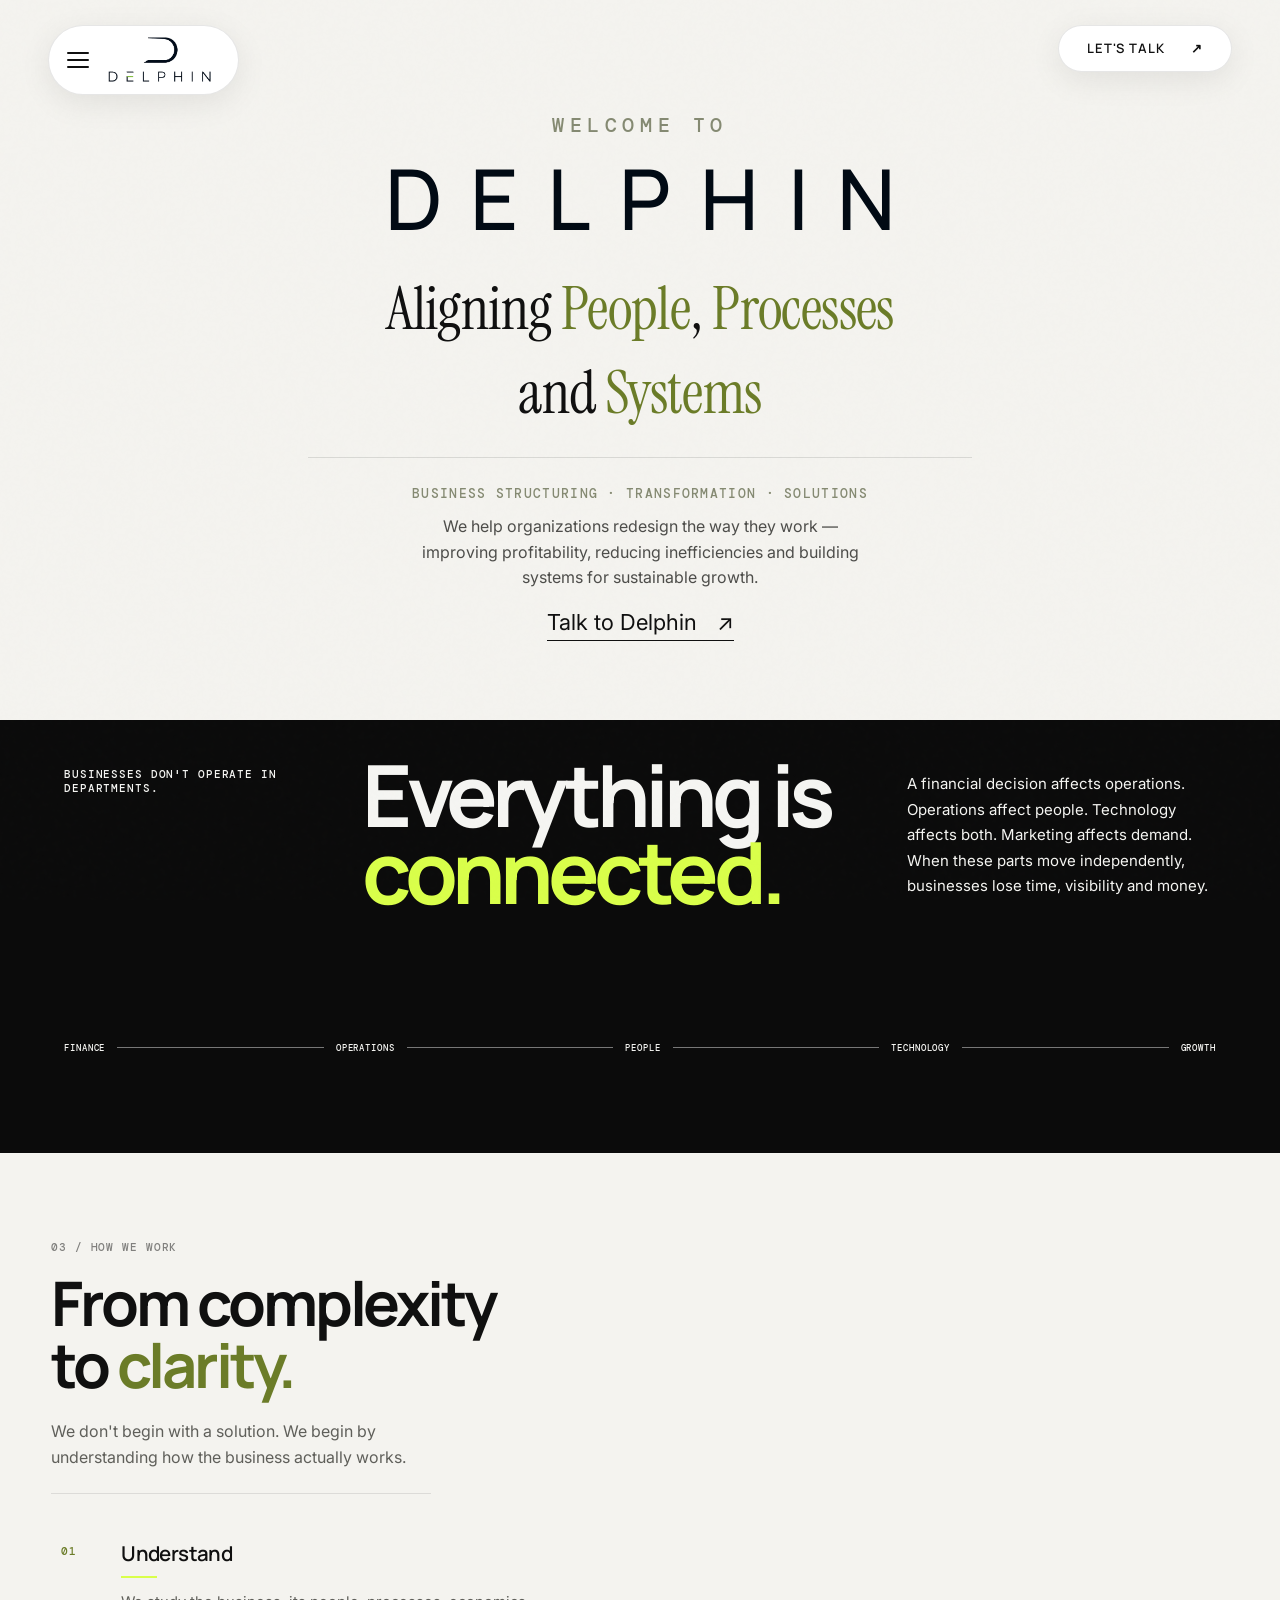
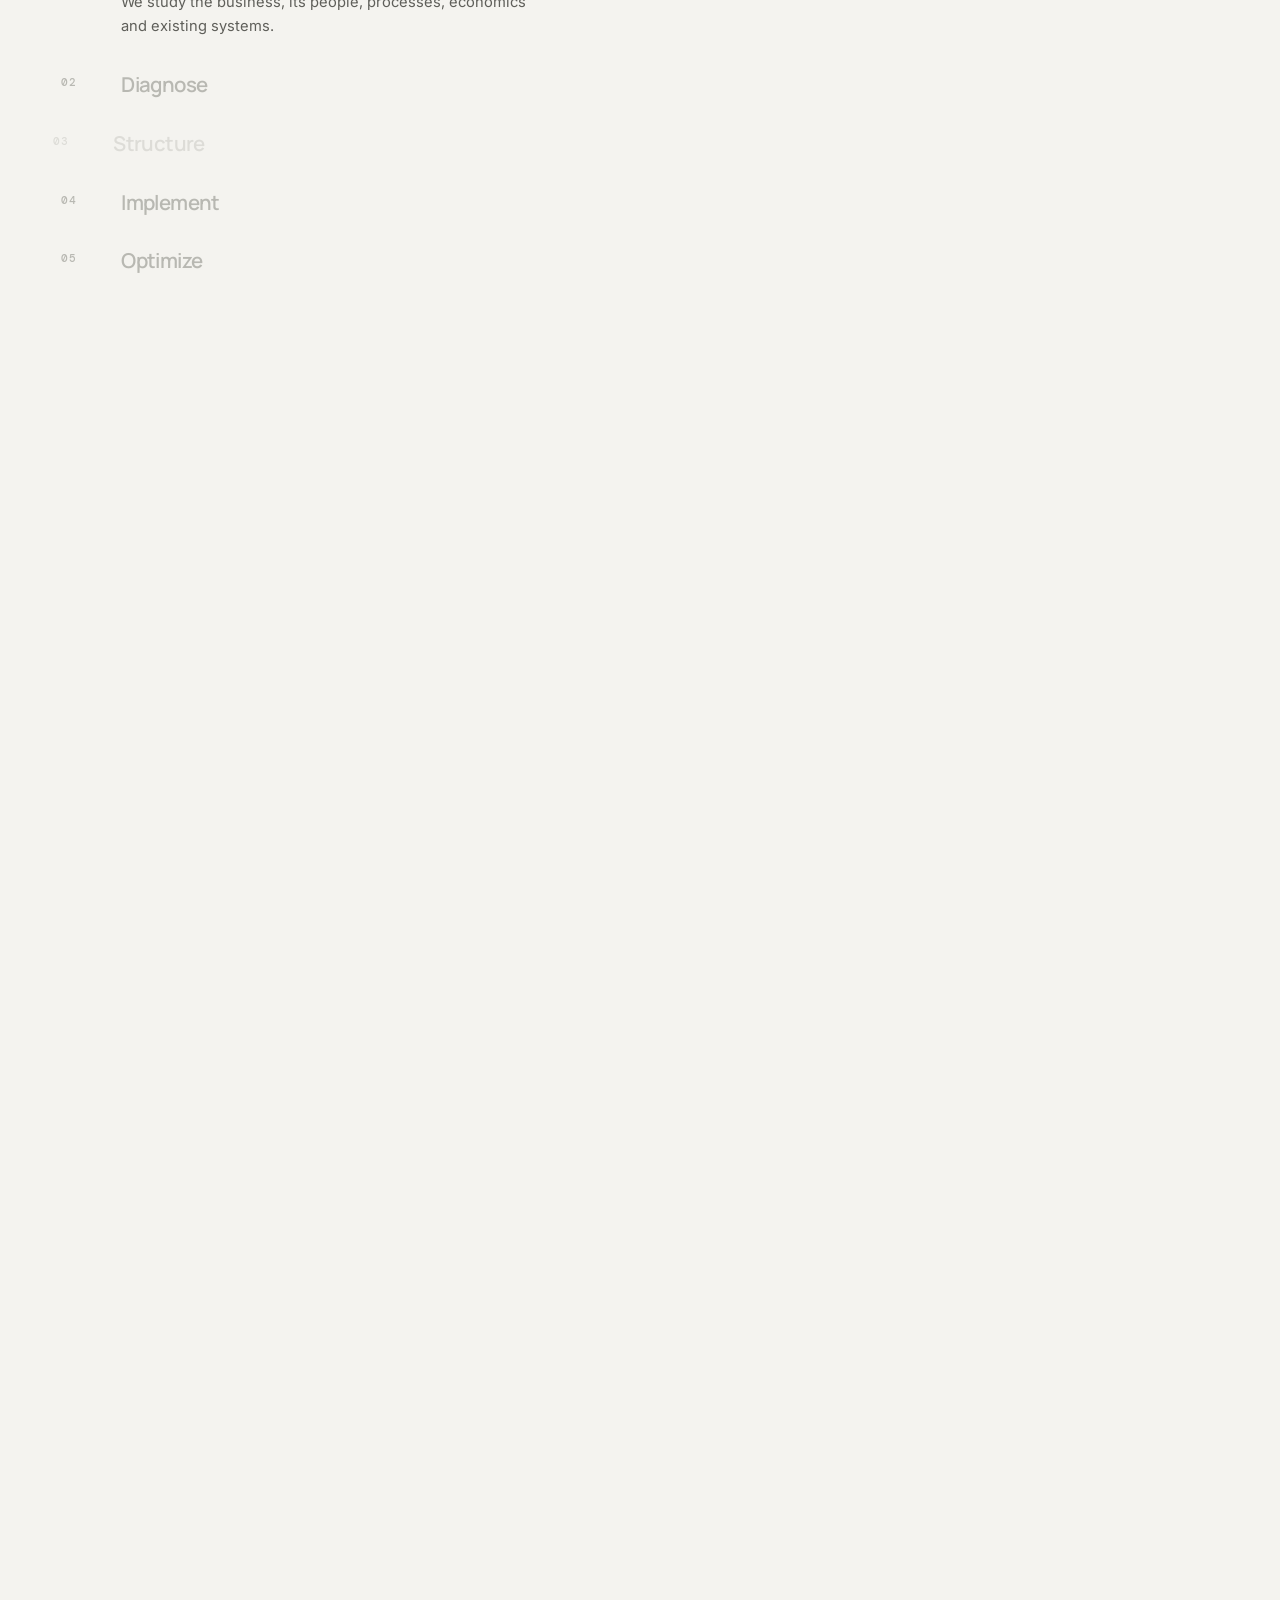
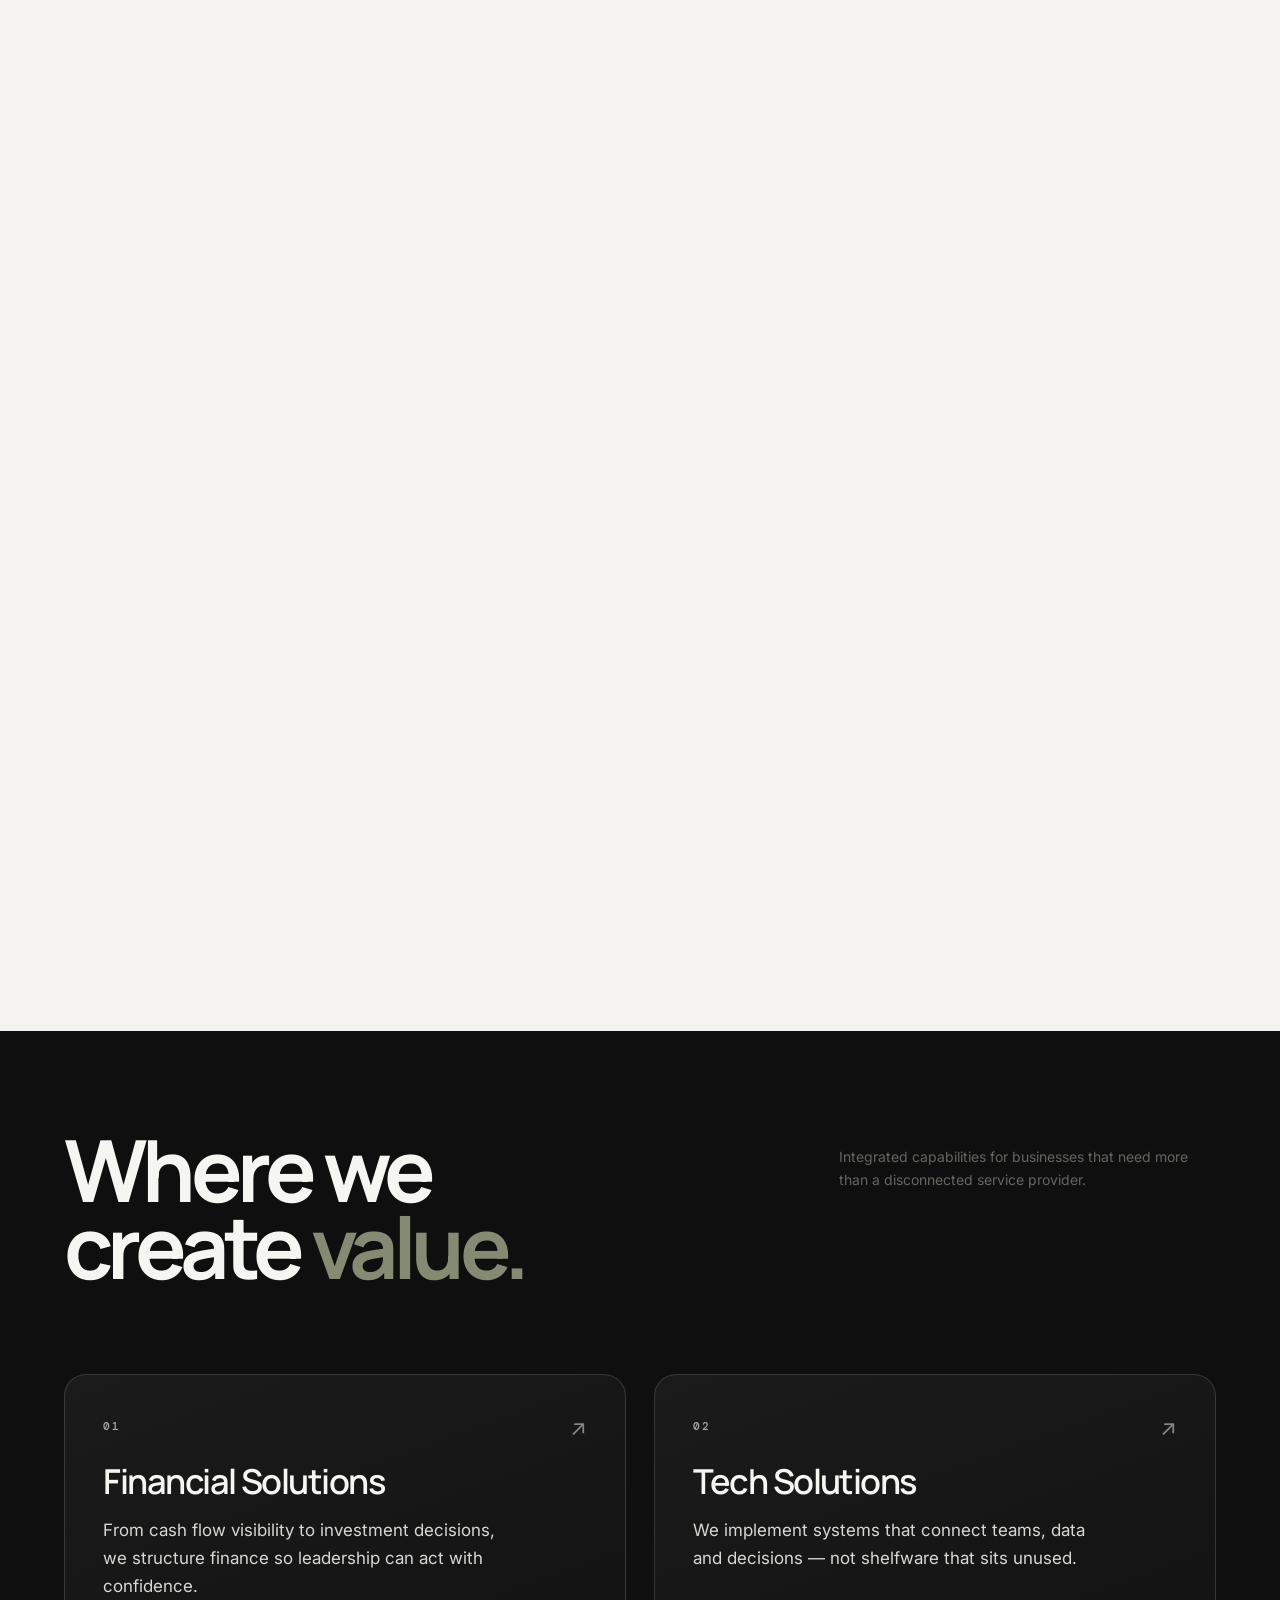
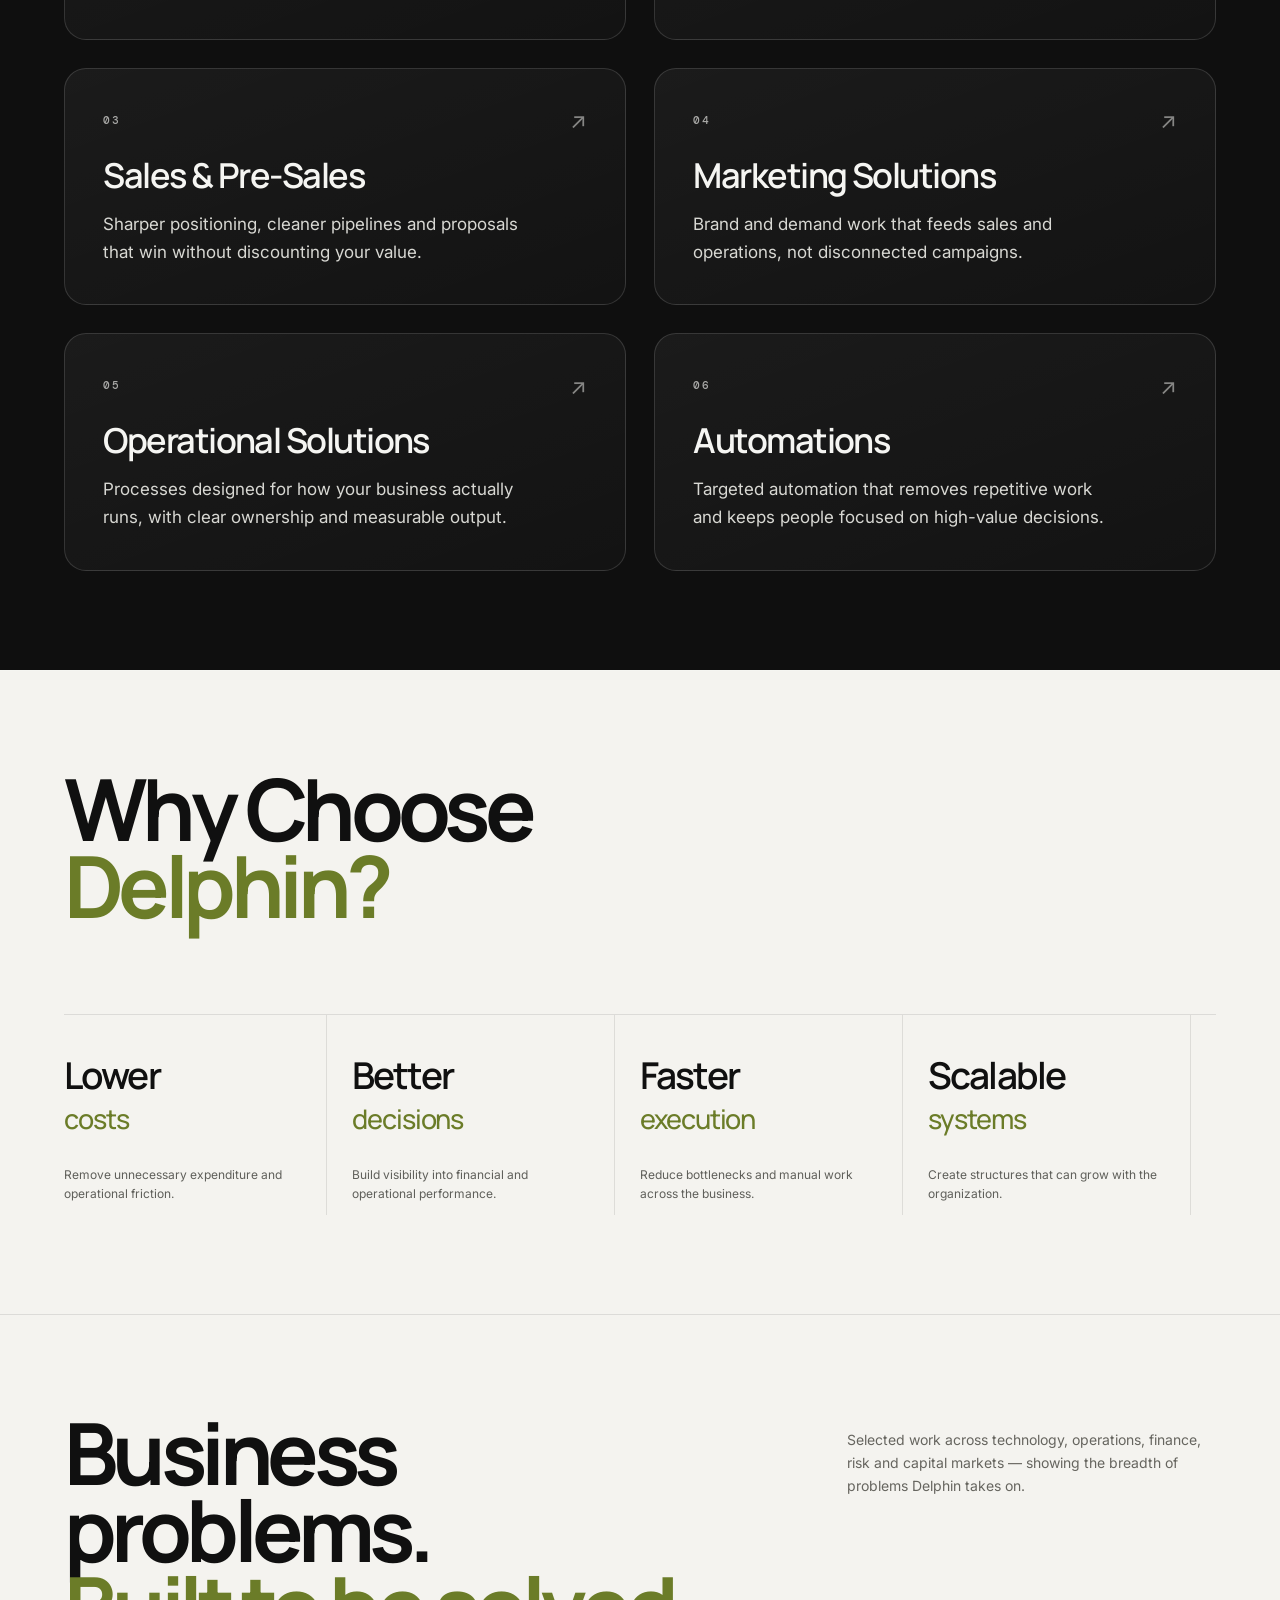
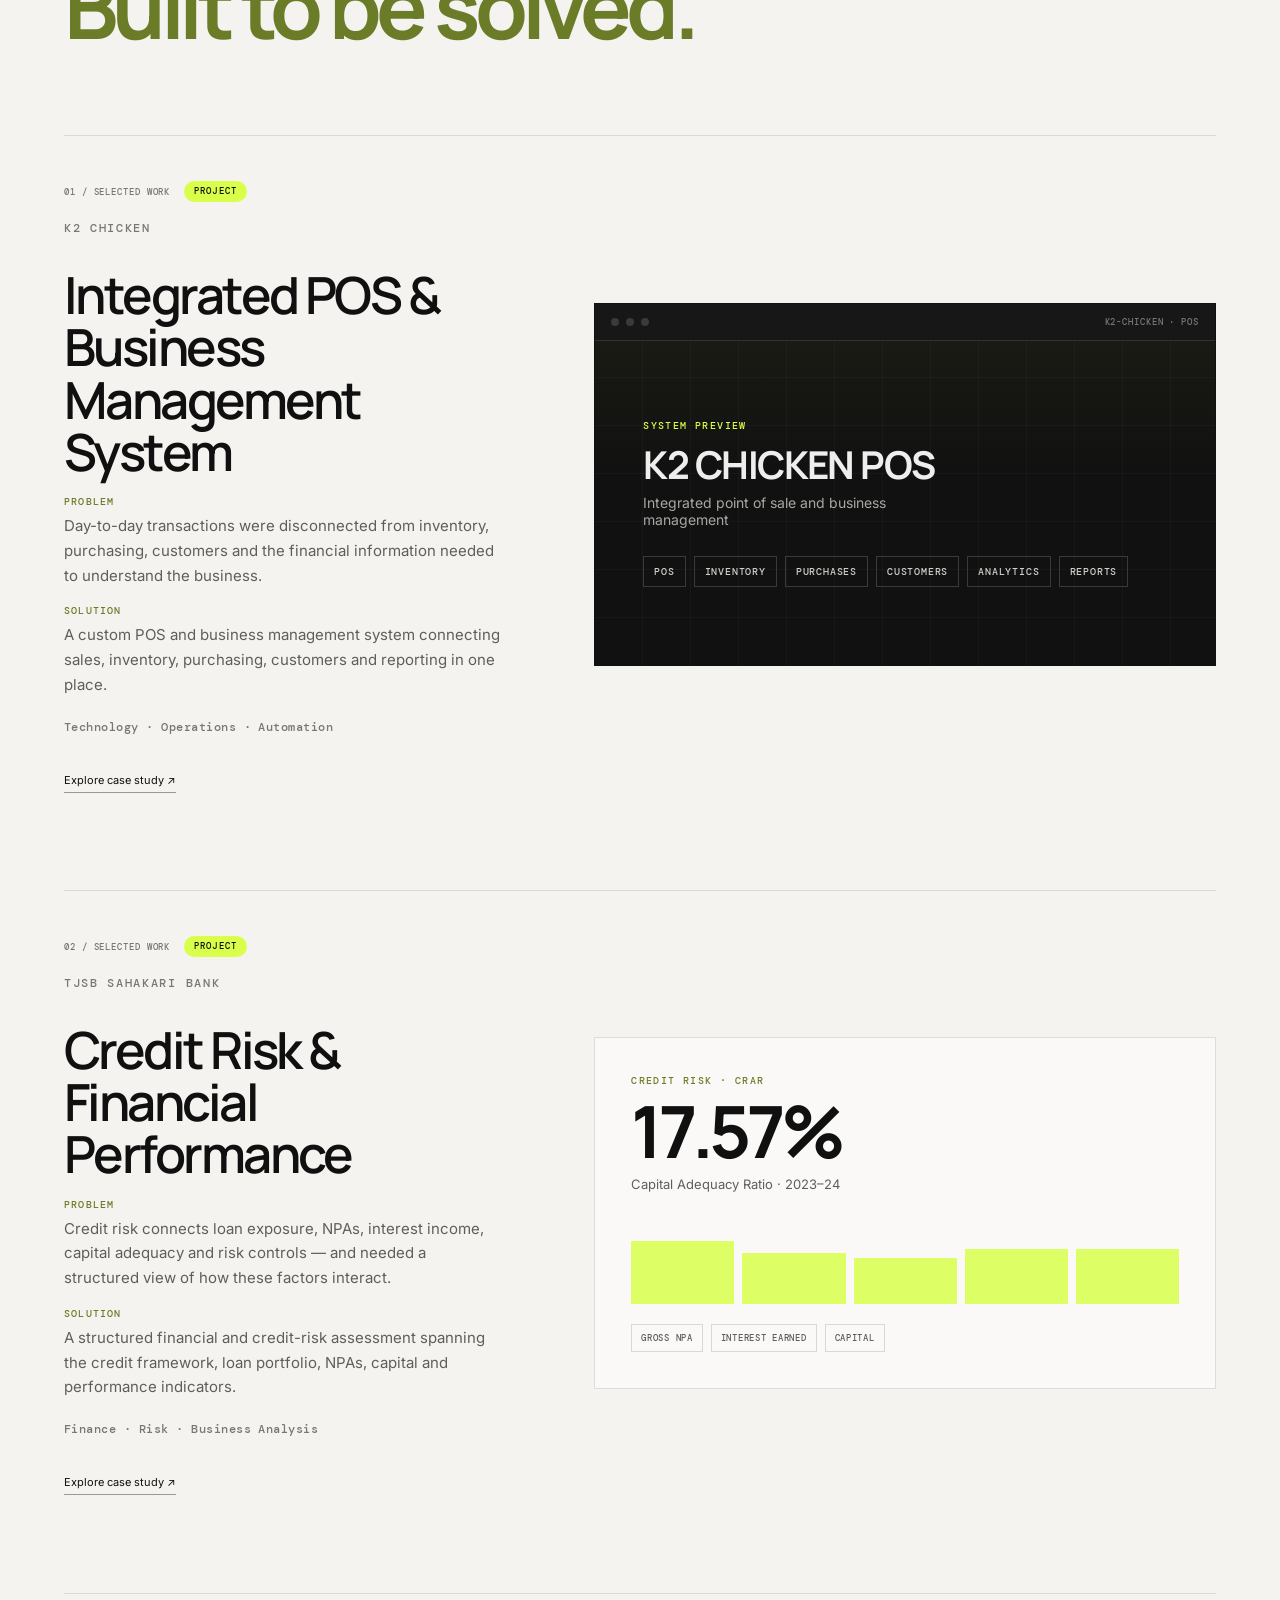
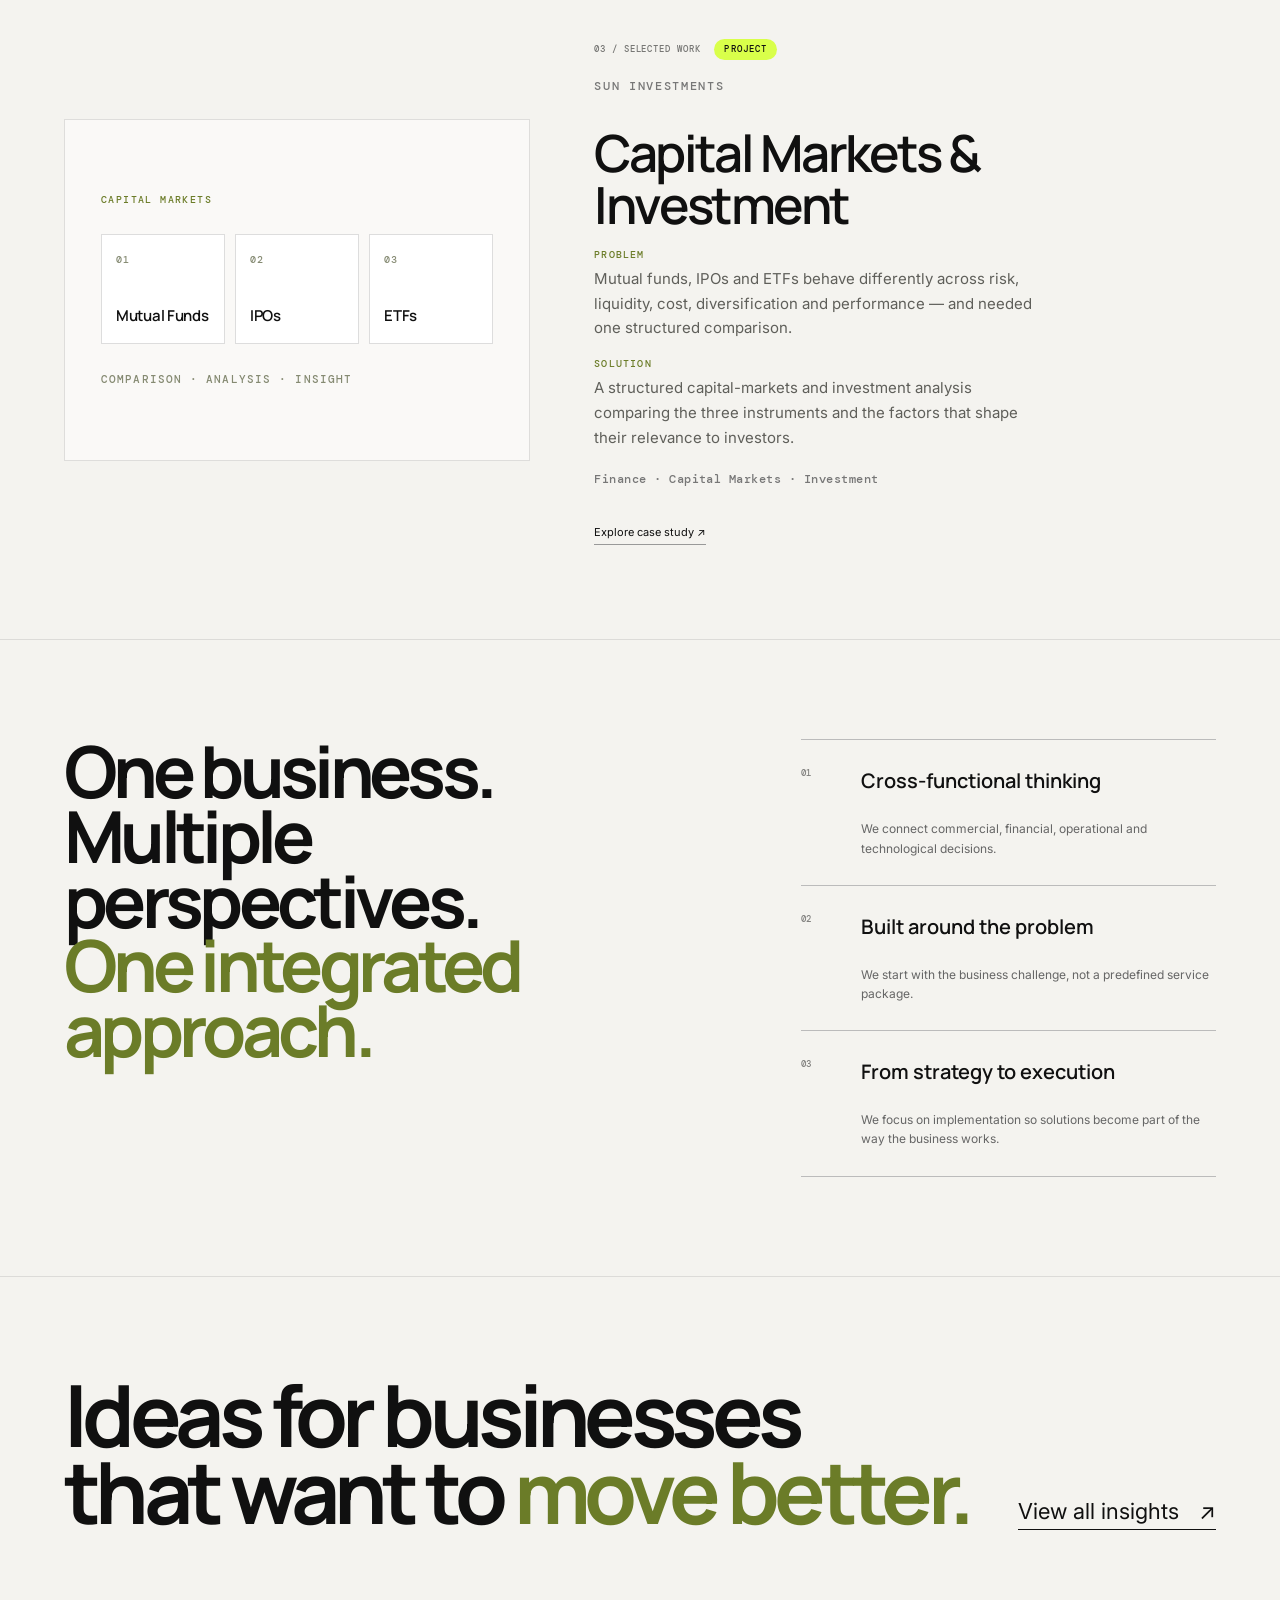
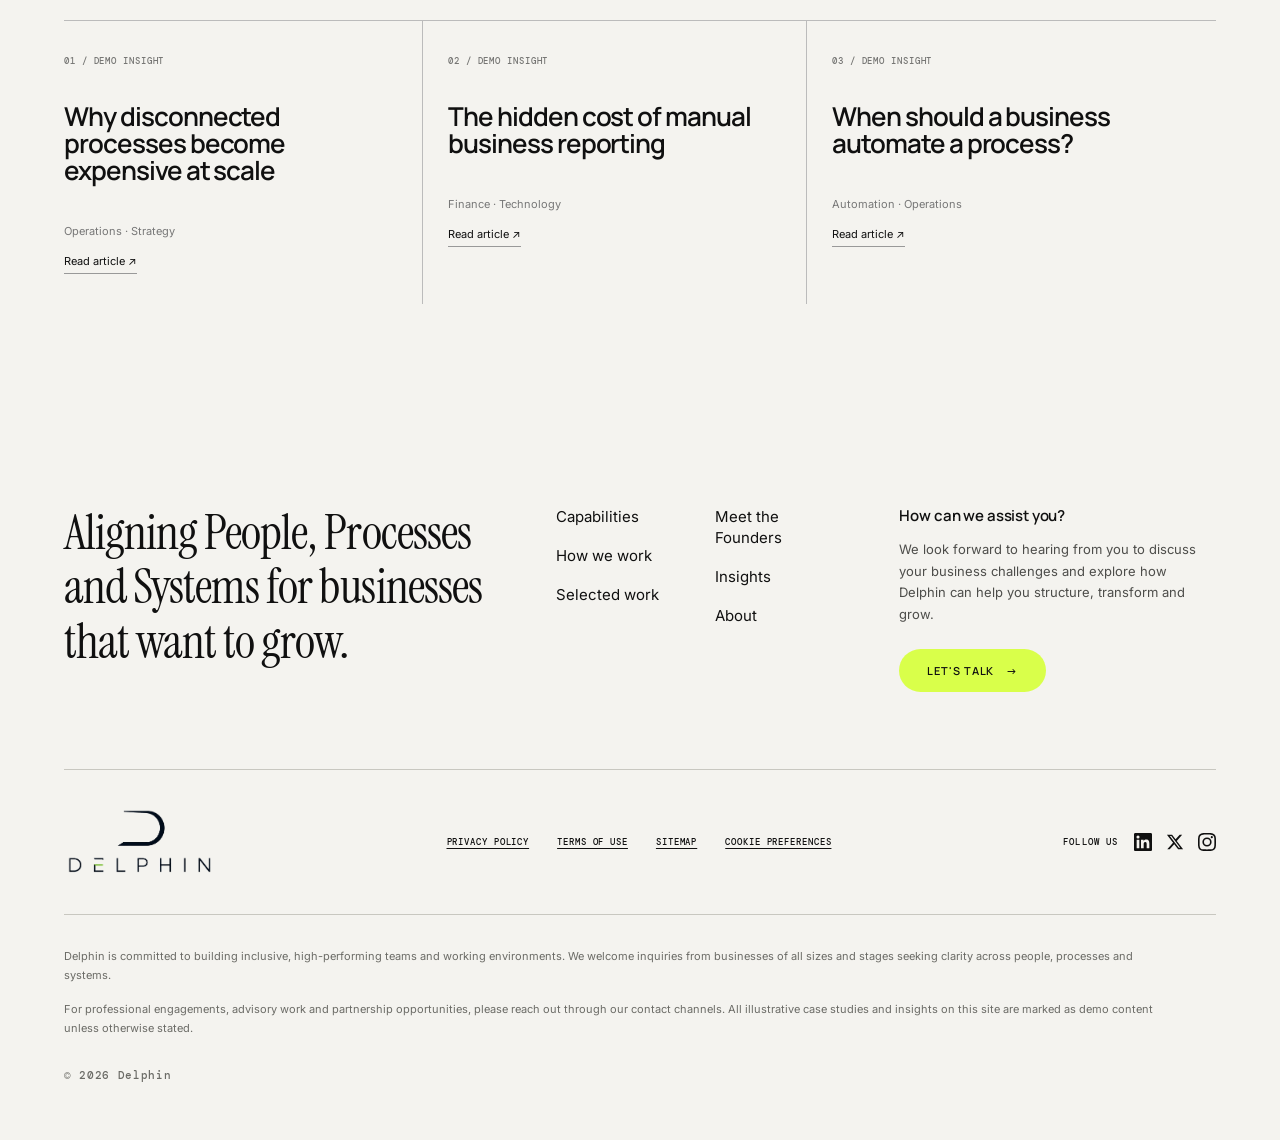
==== commit 84f164a8: "Add K2, TJSB, and Sun Investments selected work case studies. Present each project with problem/solu" ====
--- a/index.html
+++ b/index.html
@@ -682,78 +682,164 @@
             <h2>Business problems.<br /><em>Built to be solved.</em></h2>
           </div>
           <p>
-            Illustrative projects for the first version of the site. These will
-            be replaced with verified client work and outcomes as the portfolio
-            grows.
+            Selected work across technology, operations, finance, risk and
+            capital markets — showing the breadth of problems Delphin takes on.
           </p>
         </div>
         <div class="work-list">
-          <article class="work-card reveal" data-project="operations">
-            <div class="work-visual">
-              <div class="demo-window">
-                <div class="demo-top">
-                  <span>OPERATIONS OS</span><span>LIVE</span>
+          <article class="work-card work-card--featured reveal" data-project="k2-chicken">
+            <div class="work-featured">
+              <div class="work-info work-info--featured">
+                <div class="work-meta-row">
+                  <span>01 / SELECTED WORK</span>
+                  <span class="work-real-badge">PROJECT</span>
                 </div>
-                <div class="metric-row">
-                  <div><small>EFFICIENCY</small><strong>84%</strong></div>
-                  <div><small>COMPLETION</small><strong>91%</strong></div>
-                  <div><small>OPEN ITEMS</small><strong>12</strong></div>
+                <p class="work-client">K2 CHICKEN</p>
+                <h3>Integrated POS &amp;<br />Business Management System</h3>
+                <dl class="work-ps">
+                  <div>
+                    <dt>Problem</dt>
+                    <dd>
+                      Day-to-day transactions were disconnected from inventory,
+                      purchasing, customers and the financial information needed
+                      to understand the business.
+                    </dd>
+                  </div>
+                  <div>
+                    <dt>Solution</dt>
+                    <dd>
+                      A custom POS and business management system connecting
+                      sales, inventory, purchasing, customers and reporting in
+                      one place.
+                    </dd>
+                  </div>
+                </dl>
+                <p class="work-tags">
+                  Technology · Operations · Automation
+                </p>
+                <a href="work/k2-chicken/">Explore case study <span>↗</span></a>
+              </div>
+              <div class="work-visual work-visual--featured" aria-hidden="true">
+                <div class="k2-preview">
+                  <div class="k2-preview__chrome">
+                    <span></span><span></span><span></span>
+                    <em>k2-chicken · pos</em>
+                  </div>
+                  <div class="k2-preview__body">
+                    <p class="k2-preview__kicker">SYSTEM PREVIEW</p>
+                    <p class="k2-preview__title">K2 CHICKEN POS</p>
+                    <p class="k2-preview__sub">
+                      Integrated point of sale and business management
+                    </p>
+                    <div class="k2-preview__modules">
+                      <span>POS</span>
+                      <span>Inventory</span>
+                      <span>Purchases</span>
+                      <span>Customers</span>
+                      <span>Analytics</span>
+                      <span>Reports</span>
+                    </div>
+                  </div>
                 </div>
-                <div class="flow">
-                  <span>SALES</span><i>→</i><span>FINANCE</span><i>→</i
-                  ><span>OPS</span><i>→</i><span>DELIVERY</span>
+              </div>
+            </div>
+          </article>
+
+          <article class="work-card work-card--featured work-card--analysis reveal" data-project="tjsb">
+            <div class="work-featured">
+              <div class="work-info work-info--featured">
+                <div class="work-meta-row">
+                  <span>02 / SELECTED WORK</span>
+                  <span class="work-real-badge">PROJECT</span>
                 </div>
-              </div>
-            </div>
-            <div class="work-info">
-              <span>01 / ILLUSTRATIVE CASE</span>
-              <h3>Business Operations Restructuring</h3>
-              <p>Operations · Process Design · Cost Optimization</p>
-              <a href="contact.html">Explore project <span>↗</span></a>
-            </div>
-          </article>
-          <article class="work-card reverse reveal" data-project="finance">
-            <div class="work-visual">
-              <div class="demo-window finance-demo">
-                <div class="demo-top">
-                  <span>FINANCIAL CONTROL</span><span>FY PLAN</span>
+                <p class="work-client">TJSB SAHAKARI BANK</p>
+                <h3>Credit Risk &amp;<br />Financial Performance</h3>
+                <dl class="work-ps">
+                  <div>
+                    <dt>Problem</dt>
+                    <dd>
+                      Credit risk connects loan exposure, NPAs, interest income,
+                      capital adequacy and risk controls — and needed a
+                      structured view of how these factors interact.
+                    </dd>
+                  </div>
+                  <div>
+                    <dt>Solution</dt>
+                    <dd>
+                      A structured financial and credit-risk assessment spanning
+                      the credit framework, loan portfolio, NPAs, capital and
+                      performance indicators.
+                    </dd>
+                  </div>
+                </dl>
+                <p class="work-tags">Finance · Risk · Business Analysis</p>
+                <a href="work/tjsb-sahakari-bank/">Explore case study <span>↗</span></a>
+              </div>
+              <div class="work-visual work-visual--featured" aria-hidden="true">
+                <div class="work-viz work-viz--risk">
+                  <p class="work-viz__kicker">CREDIT RISK · CRAR</p>
+                  <p class="work-viz__metric">17.57%</p>
+                  <p class="work-viz__label">Capital Adequacy Ratio · 2023–24</p>
+                  <div class="work-viz__bars" role="presentation">
+                    <i style="--h:72%"></i>
+                    <i style="--h:58%"></i>
+                    <i style="--h:52%"></i>
+                    <i style="--h:63%"></i>
+                    <i style="--h:62%"></i>
+                  </div>
+                  <div class="work-viz__row">
+                    <span>Gross NPA</span>
+                    <span>Interest earned</span>
+                    <span>Capital</span>
+                  </div>
                 </div>
-                <div class="bars">
-                  <i style="height: 35%"></i><i style="height: 54%"></i
-                  ><i style="height: 48%"></i><i style="height: 73%"></i
-                  ><i style="height: 66%"></i><i style="height: 88%"></i
-                  ><i style="height: 78%"></i><i style="height: 94%"></i>
+              </div>
+            </div>
+          </article>
+
+          <article class="work-card work-card--featured work-card--research reveal" data-project="sun">
+            <div class="work-featured work-featured--reverse">
+              <div class="work-info work-info--featured">
+                <div class="work-meta-row">
+                  <span>03 / SELECTED WORK</span>
+                  <span class="work-real-badge">PROJECT</span>
                 </div>
-                <div class="demo-footer">
-                  <span>REVENUE</span><strong>₹XX.XM</strong
-                  ><span>GROSS MARGIN</span><strong>XX%</strong>
+                <p class="work-client">SUN INVESTMENTS</p>
+                <h3>Capital Markets &amp;<br />Investment</h3>
+                <dl class="work-ps">
+                  <div>
+                    <dt>Problem</dt>
+                    <dd>
+                      Mutual funds, IPOs and ETFs behave differently across risk,
+                      liquidity, cost, diversification and performance — and
+                      needed one structured comparison.
+                    </dd>
+                  </div>
+                  <div>
+                    <dt>Solution</dt>
+                    <dd>
+                      A structured capital-markets and investment analysis
+                      comparing the three instruments and the factors that shape
+                      their relevance to investors.
+                    </dd>
+                  </div>
+                </dl>
+                <p class="work-tags">Finance · Capital Markets · Investment</p>
+                <a href="work/sun-investments/">Explore case study <span>↗</span></a>
+              </div>
+              <div class="work-visual work-visual--featured" aria-hidden="true">
+                <div class="work-viz work-viz--markets">
+                  <p class="work-viz__kicker">CAPITAL MARKETS</p>
+                  <div class="work-viz__pillars">
+                    <div><strong>01</strong><span>Mutual Funds</span></div>
+                    <div><strong>02</strong><span>IPOs</span></div>
+                    <div><strong>03</strong><span>ETFs</span></div>
+                  </div>
+                  <p class="work-viz__note">
+                    Comparison · Analysis · Insight
+                  </p>
                 </div>
               </div>
-            </div>
-            <div class="work-info">
-              <span>02 / ILLUSTRATIVE CASE</span>
-              <h3>Financial Planning & Control System</h3>
-              <p>Finance · Modelling · Analytics</p>
-              <a href="contact.html">Explore project <span>↗</span></a>
-            </div>
-          </article>
-          <article class="work-card reveal" data-project="automation">
-            <div class="work-visual">
-              <div class="demo-window automation-demo">
-                <div class="demo-top">
-                  <span>AUTOMATION FLOW</span><span>ACTIVE</span>
-                </div>
-                <div class="auto-flow">
-                  <b>CUSTOMER</b><i>↓</i><b>LEAD</b><i>↓</i><b>CRM</b><i>↓</i
-                  ><b>AUTOMATION</b><i>↓</i><b>REPORT</b>
-                </div>
-              </div>
-            </div>
-            <div class="work-info">
-              <span>03 / ILLUSTRATIVE CASE</span>
-              <h3>Digital Business Transformation</h3>
-              <p>Technology · Automation · Systems</p>
-              <a href="contact.html">Explore project <span>↗</span></a>
             </div>
           </article>
         </div>
--- a/styles.css
+++ b/styles.css
@@ -1305,3 +1305,1346 @@
   .contact-page-grid{grid-template-columns:1fr}
   .contact-page-intro h1{max-width:none}
 }
+
+/* ============================================================
+   Selected Work — K2 featured project
+   ============================================================ */
+.work-card--featured{
+  display:block;
+  border-top:1px solid rgba(16,16,16,.12);
+  padding-top:clamp(36px,5vh,56px);
+}
+.work-featured{
+  display:grid;
+  grid-template-columns:minmax(0,.9fr) minmax(0,1.2fr);
+  gap:clamp(28px,5vw,72px);
+  align-items:center;
+}
+.work-info--featured .work-meta-row{
+  display:flex;
+  align-items:center;
+  gap:14px;
+  flex-wrap:wrap;
+  margin-bottom:18px;
+}
+.work-info--featured > span,
+.work-info--featured .work-meta-row > span:first-child{
+  font:500 9px DM Mono,monospace;
+  letter-spacing:.1em;
+  opacity:.55;
+}
+.work-real-badge{
+  font:500 9px/1 DM Mono,monospace;
+  letter-spacing:.12em;
+  text-transform:uppercase;
+  color:#101010;
+  background:#d9ff4a;
+  padding:6px 10px;
+  border-radius:999px;
+}
+.work-client{
+  font:500 11px DM Mono,monospace;
+  letter-spacing:.14em;
+  text-transform:uppercase;
+  color:#6b7c28;
+  margin:0 0 14px;
+}
+.work-info--featured h3{
+  font:600 clamp(2rem,4vw,3.4rem)/1.02 Manrope,sans-serif;
+  letter-spacing:-.05em;
+  margin:0 0 18px;
+}
+.work-desc{
+  font-size:15px;
+  line-height:1.65;
+  color:#5f5f5a;
+  max-width:42ch;
+  margin:0 0 18px;
+}
+.work-ps{
+  display:grid;
+  gap:16px;
+  margin:0 0 20px;
+  max-width:44ch;
+}
+.work-ps > div{margin:0}
+.work-ps dt{
+  font:500 10px DM Mono,monospace;
+  letter-spacing:.12em;
+  text-transform:uppercase;
+  color:#6b7c28;
+  margin:0 0 6px;
+}
+.work-ps dd{
+  margin:0;
+  font-size:15px;
+  line-height:1.65;
+  color:#5f5f5a;
+}
+.work-tags{
+  font:500 11px/1.5 DM Mono,monospace;
+  letter-spacing:.04em;
+  color:#858a72;
+  margin:0 0 28px;
+}
+.work-visual--featured{
+  min-height:0;
+  background:transparent;
+  display:block;
+}
+.k2-preview{
+  background:#111;
+  color:#eee;
+  border:1px solid rgba(16,16,16,.12);
+  box-shadow:0 28px 70px rgba(16,16,16,.12);
+  overflow:hidden;
+}
+.k2-preview__chrome{
+  display:flex;
+  align-items:center;
+  gap:7px;
+  padding:12px 16px;
+  border-bottom:1px solid #333;
+  background:#171717;
+}
+.k2-preview__chrome span{
+  width:8px;
+  height:8px;
+  border-radius:50%;
+  background:#3a3a3a;
+}
+.k2-preview__chrome em{
+  margin-left:auto;
+  font:500 9px DM Mono,monospace;
+  letter-spacing:.1em;
+  color:#777;
+  font-style:normal;
+  text-transform:uppercase;
+}
+.k2-preview__body{
+  min-height:clamp(260px,36vh,420px);
+  display:flex;
+  flex-direction:column;
+  justify-content:center;
+  padding:clamp(28px,4vw,48px);
+  background:
+    linear-gradient(180deg,rgba(217,255,74,.04),transparent 40%),
+    repeating-linear-gradient(
+      90deg,
+      transparent,
+      transparent 47px,
+      rgba(255,255,255,.03) 47px,
+      rgba(255,255,255,.03) 48px
+    ),
+    repeating-linear-gradient(
+      0deg,
+      transparent,
+      transparent 47px,
+      rgba(255,255,255,.03) 47px,
+      rgba(255,255,255,.03) 48px
+    ),
+    #111;
+}
+.k2-preview__kicker{
+  font:500 10px DM Mono,monospace;
+  letter-spacing:.14em;
+  color:#d9ff4a;
+  margin:0 0 14px;
+}
+.k2-preview__title{
+  font:700 clamp(1.6rem,3vw,2.6rem)/1 Manrope,sans-serif;
+  letter-spacing:-.04em;
+  margin:0 0 10px;
+}
+.k2-preview__sub{
+  font-size:14px;
+  color:#a8a8a2;
+  margin:0 0 28px;
+  max-width:34ch;
+}
+.k2-preview__modules{
+  display:flex;
+  flex-wrap:wrap;
+  gap:8px;
+}
+.k2-preview__modules span{
+  font:500 10px DM Mono,monospace;
+  letter-spacing:.08em;
+  text-transform:uppercase;
+  border:1px solid #3a3a3a;
+  padding:8px 10px;
+  color:#cfcfc9;
+}
+.work-list .work-card:not(.work-card--featured){
+  opacity:.92;
+}
+.work-list .work-card:not(.work-card--featured) .work-info > span{
+  opacity:.7;
+}
+
+/* ============================================================
+   Case study — K2 Chicken
+   ============================================================ */
+.case-study{
+  background:var(--cream,#f4f3ef);
+  color:#101010;
+}
+.case-hero,
+.case-section{
+  padding:clamp(72px,12vh,140px) clamp(20px,5vw,72px);
+}
+.case-hero{padding-top:clamp(140px,18vh,180px)}
+.case-hero__inner,
+.case-section__head,
+.case-close__inner{
+  max-width:920px;
+}
+.case-eyebrow{
+  display:flex;
+  align-items:center;
+  gap:12px;
+  font:500 11px DM Mono,monospace;
+  letter-spacing:.12em;
+  text-transform:uppercase;
+  color:#6b7c28;
+  margin:0 0 22px;
+}
+.case-client{
+  font:500 12px DM Mono,monospace;
+  letter-spacing:.16em;
+  margin:0 0 18px;
+  color:#858a72;
+}
+.case-hero h1,
+.case-section__head h2,
+.case-close__inner h2{
+  font:700 clamp(2.4rem,5.5vw,5.2rem)/.95 Manrope,sans-serif;
+  letter-spacing:-.055em;
+  margin:0 0 24px;
+}
+.case-hero h1 em,
+.case-section__head h2 em,
+.case-close__inner h2 em{
+  font-style:normal;
+  color:#6b7c28;
+}
+.case-lede,
+.case-section__head p,
+.case-close__inner > p{
+  font-size:clamp(16px,1.3vw,18px);
+  line-height:1.7;
+  color:#5f5f5a;
+  max-width:52ch;
+  margin:0;
+}
+.case-section__head p + p{margin-top:14px}
+.case-section__head .kicker{margin:0 0 18px;opacity:.55}
+.case-section + .case-section{
+  border-top:1px solid rgba(16,16,16,.1);
+}
+.case-flow{
+  display:flex;
+  flex-wrap:wrap;
+  align-items:center;
+  gap:10px 0;
+  margin-top:clamp(40px,6vh,64px);
+  max-width:1100px;
+}
+.case-flow__item{
+  font:500 12px/1 DM Mono,monospace;
+  letter-spacing:.1em;
+  text-transform:uppercase;
+  border:1px solid rgba(16,16,16,.14);
+  padding:14px 16px;
+  background:rgba(255,255,255,.45);
+}
+.case-flow__item--accent{
+  border-color:rgba(217,255,74,.7);
+  background:rgba(217,255,74,.18);
+}
+.case-flow__arrow{
+  width:28px;
+  height:1px;
+  background:#101010;
+  opacity:.35;
+  margin:0 6px;
+  position:relative;
+}
+.case-flow__arrow::after{
+  content:"";
+  position:absolute;
+  right:-1px;
+  top:-3px;
+  border:4px solid transparent;
+  border-left-color:rgba(16,16,16,.45);
+}
+.case-needs{
+  list-style:none;
+  margin:clamp(36px,5vh,56px) 0 0;
+  padding:0;
+  display:grid;
+  grid-template-columns:repeat(2,minmax(0,1fr));
+  gap:0;
+  max-width:900px;
+  border-top:1px solid rgba(16,16,16,.12);
+}
+.case-needs li{
+  padding:22px 24px 22px 0;
+  border-bottom:1px solid rgba(16,16,16,.12);
+  font-size:15px;
+  line-height:1.5;
+  color:#4d4d4a;
+}
+.case-diagram{
+  margin-top:clamp(40px,6vh,72px);
+  max-width:720px;
+}
+.case-diagram__svg{width:100%;height:auto;display:block}
+.case-diagram__line{
+  stroke:rgba(16,16,16,.25);
+  stroke-width:1;
+  fill:none;
+  stroke-dasharray:480;
+  stroke-dashoffset:480;
+}
+.case-diagram.is-inview .case-diagram__line{
+  animation:caseDraw .9s cubic-bezier(.22,1,.36,1) forwards;
+}
+.case-diagram__node circle{
+  fill:#101010;
+  opacity:0;
+  transform-box:fill-box;
+  transform-origin:center;
+  transform:scale(.4);
+}
+.case-diagram__node text{
+  fill:#5f5f5a;
+  font:500 11px DM Mono,monospace;
+  letter-spacing:.08em;
+  text-transform:uppercase;
+  text-anchor:middle;
+  opacity:0;
+}
+.case-diagram__node--accent circle{fill:#d9ff4a;stroke:#101010;stroke-width:1}
+.case-diagram.is-inview .case-diagram__node circle,
+.case-diagram.is-inview .case-diagram__node text{
+  animation:caseNodeIn .55s cubic-bezier(.22,1,.36,1) forwards;
+}
+.case-diagram.is-inview .case-diagram__node:nth-child(2) circle,
+.case-diagram.is-inview .case-diagram__node:nth-child(2) text{animation-delay:.05s}
+.case-diagram.is-inview .case-diagram__node:nth-child(3) circle,
+.case-diagram.is-inview .case-diagram__node:nth-child(3) text{animation-delay:.12s}
+.case-diagram.is-inview .case-diagram__node:nth-child(4) circle,
+.case-diagram.is-inview .case-diagram__node:nth-child(4) text{animation-delay:.19s}
+.case-diagram.is-inview .case-diagram__node:nth-child(5) circle,
+.case-diagram.is-inview .case-diagram__node:nth-child(5) text{animation-delay:.26s}
+.case-diagram.is-inview .case-diagram__node:nth-child(6) circle,
+.case-diagram.is-inview .case-diagram__node:nth-child(6) text{animation-delay:.33s}
+.case-diagram.is-inview .case-diagram__node:nth-child(7) circle,
+.case-diagram.is-inview .case-diagram__node:nth-child(7) text{animation-delay:.4s}
+.case-ecosystem{
+  margin-top:clamp(40px,6vh,64px);
+  max-width:820px;
+  border:1px solid rgba(16,16,16,.12);
+  padding:clamp(28px,4vw,40px);
+  background:rgba(255,255,255,.35);
+}
+.case-ecosystem__hub{
+  display:flex;
+  flex-direction:column;
+  align-items:center;
+  gap:10px;
+  text-align:center;
+  margin-bottom:28px;
+}
+.case-ecosystem__hub span{
+  font:500 10px DM Mono,monospace;
+  letter-spacing:.14em;
+  color:#858a72;
+}
+.case-ecosystem__hub i{
+  width:1px;
+  height:28px;
+  background:rgba(16,16,16,.25);
+  display:block;
+}
+.case-ecosystem__hub strong{
+  font:600 clamp(1.4rem,2.4vw,1.9rem)/1 Manrope,sans-serif;
+  letter-spacing:-.04em;
+  border:1px solid rgba(217,255,74,.7);
+  background:rgba(217,255,74,.16);
+  padding:16px 22px;
+}
+.case-ecosystem__row{
+  display:flex;
+  justify-content:space-between;
+  gap:16px;
+  margin-bottom:28px;
+  font:500 11px DM Mono,monospace;
+  letter-spacing:.1em;
+  text-transform:uppercase;
+  color:#5f5f5a;
+}
+.case-ecosystem__branches{
+  display:grid;
+  grid-template-columns:repeat(3,minmax(0,1fr));
+  gap:16px;
+  border-top:1px solid rgba(16,16,16,.1);
+  padding-top:24px;
+}
+.case-ecosystem__branches em{
+  display:block;
+  font:600 15px/1.2 Manrope,sans-serif;
+  font-style:normal;
+  letter-spacing:-.02em;
+  margin-bottom:6px;
+}
+.case-ecosystem__branches small{
+  display:block;
+  font-size:12px;
+  color:#858a72;
+  line-height:1.5;
+}
+.case-ecosystem__end{
+  margin-top:28px;
+  text-align:center;
+  font:500 12px DM Mono,monospace;
+  letter-spacing:.12em;
+  text-transform:uppercase;
+  color:#101010;
+  padding-top:20px;
+  border-top:1px solid rgba(16,16,16,.1);
+}
+.case-modules-list{
+  margin-top:clamp(36px,5vh,56px);
+  max-width:920px;
+  border-top:1px solid rgba(16,16,16,.12);
+}
+.case-module{
+  border-bottom:1px solid rgba(16,16,16,.12);
+}
+.case-module summary{
+  list-style:none;
+  cursor:pointer;
+  display:grid;
+  grid-template-columns:64px 1fr;
+  gap:18px;
+  align-items:center;
+  padding:26px 0;
+  font:600 clamp(1.2rem,2vw,1.6rem)/1.15 Manrope,sans-serif;
+  letter-spacing:-.03em;
+}
+.case-module summary::-webkit-details-marker{display:none}
+.case-module summary span{
+  font:500 11px DM Mono,monospace;
+  letter-spacing:.12em;
+  color:#858a72;
+}
+.case-module[open] summary strong{color:#6b7c28}
+.case-module ul{
+  list-style:none;
+  margin:0 0 28px 82px;
+  padding:0;
+  display:grid;
+  grid-template-columns:repeat(2,minmax(0,1fr));
+  gap:10px 24px;
+}
+.case-module li{
+  font-size:14px;
+  color:#5f5f5a;
+  padding-left:14px;
+  position:relative;
+}
+.case-module li::before{
+  content:"";
+  position:absolute;
+  left:0;
+  top:.65em;
+  width:6px;
+  height:1px;
+  background:#d9ff4a;
+}
+.case-screen{
+  display:grid;
+  grid-template-columns:minmax(0,.85fr) minmax(0,1.15fr);
+  gap:clamp(24px,4vw,56px);
+  align-items:center;
+  margin-top:clamp(48px,8vh,88px);
+}
+.case-screen--reverse .case-screen__copy{order:2}
+.case-screen--reverse .case-screen__frame{order:1}
+.case-screen__copy .kicker{margin:0 0 14px;opacity:.55}
+.case-screen__copy h3{
+  font:600 clamp(1.5rem,2.6vw,2.2rem)/1.1 Manrope,sans-serif;
+  letter-spacing:-.04em;
+  margin:0 0 14px;
+}
+.case-screen__copy p{
+  font-size:15px;
+  line-height:1.65;
+  color:#5f5f5a;
+  margin:0;
+  max-width:36ch;
+}
+.k2-preview--screen .k2-preview__body{min-height:clamp(220px,30vh,340px)}
+.case-arch-flow{
+  list-style:none;
+  margin:clamp(40px,6vh,64px) 0 0;
+  padding:0;
+  display:grid;
+  grid-template-columns:repeat(6,minmax(0,1fr));
+  gap:12px;
+  max-width:1100px;
+}
+.case-arch-flow li{
+  border-top:2px solid rgba(16,16,16,.12);
+  padding-top:16px;
+  opacity:.35;
+  transform:translateY(10px);
+  transition:
+    opacity .55s cubic-bezier(.22,1,.36,1),
+    transform .55s cubic-bezier(.22,1,.36,1),
+    border-color .55s ease;
+}
+.case-arch-flow.is-inview li{
+  opacity:1;
+  transform:none;
+}
+.case-arch-flow.is-inview li:nth-child(1){transition-delay:.05s;border-color:#d9ff4a}
+.case-arch-flow.is-inview li:nth-child(2){transition-delay:.12s}
+.case-arch-flow.is-inview li:nth-child(3){transition-delay:.19s}
+.case-arch-flow.is-inview li:nth-child(4){transition-delay:.26s}
+.case-arch-flow.is-inview li:nth-child(5){transition-delay:.33s}
+.case-arch-flow.is-inview li:nth-child(6){transition-delay:.4s;border-color:#d9ff4a}
+.case-arch-flow span{
+  display:block;
+  font:500 10px DM Mono,monospace;
+  letter-spacing:.12em;
+  color:#858a72;
+  margin-bottom:10px;
+}
+.case-arch-flow strong{
+  display:block;
+  font:600 15px/1.25 Manrope,sans-serif;
+  letter-spacing:-.02em;
+}
+.case-formula{
+  margin-top:clamp(36px,5vh,56px);
+  max-width:720px;
+}
+.case-formula__parts{
+  display:flex;
+  flex-wrap:wrap;
+  align-items:center;
+  gap:12px 16px;
+  font:600 clamp(1.2rem,2vw,1.6rem)/1 Manrope,sans-serif;
+  letter-spacing:-.03em;
+}
+.case-formula__parts i{
+  font-style:normal;
+  color:#d9ff4a;
+  font-weight:700;
+}
+.case-formula__arrow{
+  width:1px;
+  height:42px;
+  background:rgba(16,16,16,.2);
+  margin:18px 0;
+}
+.case-formula__result{
+  font:500 12px DM Mono,monospace;
+  letter-spacing:.14em;
+  text-transform:uppercase;
+  color:#6b7c28;
+}
+.case-outcome-grid{
+  display:grid;
+  grid-template-columns:repeat(2,minmax(0,1fr));
+  gap:0;
+  margin-top:clamp(40px,6vh,64px);
+  max-width:960px;
+  border-top:1px solid rgba(16,16,16,.12);
+}
+.case-outcome-grid article{
+  padding:28px 28px 28px 0;
+  border-bottom:1px solid rgba(16,16,16,.12);
+}
+.case-outcome-grid h3{
+  font:600 1.15rem/1.2 Manrope,sans-serif;
+  letter-spacing:-.03em;
+  margin:0 0 10px;
+}
+.case-outcome-grid p{
+  margin:0;
+  font-size:14px;
+  line-height:1.65;
+  color:#5f5f5a;
+  max-width:36ch;
+}
+.case-close__stack{
+  display:flex;
+  flex-wrap:wrap;
+  gap:8px;
+  margin:clamp(32px,5vh,48px) 0 20px;
+}
+.case-close__stack span{
+  font:500 10px DM Mono,monospace;
+  letter-spacing:.1em;
+  text-transform:uppercase;
+  border:1px solid rgba(16,16,16,.14);
+  padding:10px 12px;
+}
+.case-close__result{
+  font:600 clamp(1.2rem,2vw,1.5rem)/1.2 Manrope,sans-serif;
+  letter-spacing:-.03em;
+  margin:0 0 36px!important;
+  color:#101010!important;
+}
+.case-back{
+  display:inline-flex;
+  align-items:center;
+  font:500 13px/1 Manrope,sans-serif;
+  letter-spacing:.02em;
+  color:#101010;
+  text-decoration:none;
+  border-bottom:1px solid rgba(16,16,16,.35);
+  padding-bottom:6px;
+  transition:opacity .25s ease;
+}
+.case-back:hover{opacity:.55}
+@keyframes caseDraw{to{stroke-dashoffset:0}}
+@keyframes caseNodeIn{
+  to{opacity:1;transform:scale(1)}
+}
+@media(max-width:900px){
+  .work-featured{
+    grid-template-columns:1fr;
+    gap:28px;
+  }
+  .case-needs,
+  .case-module ul,
+  .case-outcome-grid,
+  .case-screen,
+  .case-ecosystem__branches,
+  .case-arch-flow{
+    grid-template-columns:1fr;
+  }
+  .case-screen--reverse .case-screen__copy,
+  .case-screen--reverse .case-screen__frame{order:initial}
+  .case-module ul{margin-left:0}
+  .case-arch-flow{gap:20px}
+  .case-flow__arrow{width:18px;margin:0 4px}
+}
+@media(prefers-reduced-motion:reduce){
+  .case-diagram__line,
+  .case-diagram__node circle,
+  .case-diagram__node text,
+  .case-arch-flow li{
+    animation:none!important;
+    transition:none!important;
+    opacity:1!important;
+    transform:none!important;
+    stroke-dashoffset:0!important;
+  }
+}
+
+/* ============================================================
+   Selected Work — TJSB / Sun cards + extended case studies
+   ============================================================ */
+.work-real-badge--muted{
+  background:transparent;
+  border:1px solid rgba(16,16,16,.2);
+  color:#101010;
+}
+.work-featured--reverse .work-info--featured{order:2}
+.work-featured--reverse .work-visual--featured{order:1}
+.work-footnote{
+  margin:clamp(28px,4vh,40px) auto 0;
+  max-width:1180px;
+  font:500 11px/1.5 DM Mono,monospace;
+  letter-spacing:.06em;
+  color:#858a72;
+}
+.work-viz{
+  min-height:clamp(280px,38vh,440px);
+  border:1px solid rgba(16,16,16,.12);
+  background:rgba(255,255,255,.55);
+  padding:clamp(24px,3vw,36px);
+  display:flex;
+  flex-direction:column;
+  justify-content:flex-end;
+  gap:12px;
+}
+.work-viz__kicker{
+  font:500 10px DM Mono,monospace;
+  letter-spacing:.14em;
+  text-transform:uppercase;
+  color:#6b7c28;
+  margin:0;
+}
+.work-viz__metric{
+  font:700 clamp(2.8rem,6vw,4.5rem)/.9 Manrope,sans-serif;
+  letter-spacing:-.06em;
+  margin:0;
+}
+.work-viz__label{
+  font-size:13px;
+  color:#5f5f5a;
+  margin:0 0 12px;
+}
+.work-viz__bars{
+  display:flex;
+  align-items:flex-end;
+  gap:8px;
+  height:88px;
+  margin-bottom:8px;
+}
+.work-viz__bars i{
+  flex:1;
+  display:block;
+  height:var(--h);
+  background:#d9ff4a;
+  opacity:.85;
+  min-height:8px;
+}
+.work-viz__row{
+  display:flex;
+  flex-wrap:wrap;
+  gap:8px;
+}
+.work-viz__row span{
+  font:500 9px DM Mono,monospace;
+  letter-spacing:.08em;
+  text-transform:uppercase;
+  border:1px solid rgba(16,16,16,.14);
+  padding:7px 9px;
+  color:#5f5f5a;
+}
+.work-viz--markets{
+  justify-content:center;
+  gap:28px;
+}
+.work-viz__pillars{
+  display:grid;
+  grid-template-columns:repeat(3,minmax(0,1fr));
+  gap:10px;
+}
+.work-viz__pillars div{
+  border:1px solid rgba(16,16,16,.14);
+  padding:18px 14px;
+  min-height:110px;
+  display:flex;
+  flex-direction:column;
+  justify-content:space-between;
+  background:#fff;
+}
+.work-viz__pillars strong{
+  font:500 10px DM Mono,monospace;
+  letter-spacing:.12em;
+  color:#858a72;
+}
+.work-viz__pillars span{
+  font:600 15px/1.2 Manrope,sans-serif;
+  letter-spacing:-.02em;
+}
+.work-viz__note{
+  font:500 11px DM Mono,monospace;
+  letter-spacing:.1em;
+  text-transform:uppercase;
+  color:#858a72;
+  margin:0;
+}
+.case-tags{
+  font:500 12px DM Mono,monospace;
+  letter-spacing:.08em;
+  color:#858a72;
+  margin:0 0 18px;
+}
+.case-note{
+  font-size:13px;
+  line-height:1.6;
+  color:#858a72;
+  max-width:54ch;
+  margin:18px 0 0;
+}
+.case-timeline{
+  list-style:none;
+  margin:clamp(40px,6vh,64px) 0 0;
+  padding:0;
+  display:grid;
+  grid-template-columns:repeat(5,minmax(0,1fr));
+  gap:12px;
+  max-width:1100px;
+}
+.case-timeline li{
+  border-top:2px solid rgba(16,16,16,.12);
+  padding-top:16px;
+}
+.case-timeline li:last-child{border-top-color:#d9ff4a}
+.case-timeline span{
+  display:block;
+  font:500 10px DM Mono,monospace;
+  letter-spacing:.12em;
+  text-transform:uppercase;
+  color:#858a72;
+  margin-bottom:10px;
+}
+.case-timeline strong{
+  display:block;
+  font:600 15px/1.25 Manrope,sans-serif;
+  letter-spacing:-.02em;
+}
+.case-lenses{
+  display:grid;
+  grid-template-columns:repeat(3,minmax(0,1fr));
+  gap:14px;
+  margin-top:clamp(36px,5vh,56px);
+  max-width:1100px;
+}
+.case-lens{
+  text-align:left;
+  border:1px solid rgba(16,16,16,.12);
+  background:rgba(255,255,255,.4);
+  padding:22px 20px;
+  cursor:pointer;
+  transition:border-color .35s ease,background .35s ease,transform .35s cubic-bezier(.22,1,.36,1);
+}
+.case-lens span{
+  display:block;
+  font:500 10px DM Mono,monospace;
+  letter-spacing:.12em;
+  color:#858a72;
+  margin-bottom:12px;
+}
+.case-lens strong{
+  display:block;
+  font:600 1.15rem/1.2 Manrope,sans-serif;
+  letter-spacing:-.03em;
+  margin-bottom:10px;
+}
+.case-lens p{
+  margin:0;
+  font-size:13px;
+  line-height:1.55;
+  color:#5f5f5a;
+  max-height:0;
+  opacity:0;
+  overflow:hidden;
+  transition:max-height .4s ease,opacity .35s ease,margin .35s ease;
+}
+.case-lens.is-active,
+.case-lens:hover{
+  border-color:rgba(217,255,74,.7);
+  background:rgba(217,255,74,.12);
+  transform:translateY(-2px);
+}
+.case-lens.is-active p,
+.case-lens:focus-visible p{
+  max-height:120px;
+  opacity:1;
+  margin-top:4px;
+}
+.case-risk-system{
+  margin-top:clamp(36px,5vh,56px);
+  max-width:820px;
+  border:1px solid rgba(16,16,16,.12);
+  padding:clamp(24px,3vw,36px);
+  background:rgba(255,255,255,.35);
+  opacity:.4;
+  transform:translateY(12px);
+  transition:opacity .6s cubic-bezier(.22,1,.36,1),transform .6s cubic-bezier(.22,1,.36,1);
+}
+.case-risk-system.is-inview{opacity:1;transform:none}
+.case-risk-system__top{
+  text-align:center;
+  font:600 14px Manrope,sans-serif;
+  letter-spacing:-.02em;
+  margin-bottom:22px;
+  padding-bottom:18px;
+  border-bottom:1px solid rgba(16,16,16,.1);
+}
+.case-risk-system__row{
+  display:grid;
+  grid-template-columns:repeat(3,minmax(0,1fr));
+  gap:12px;
+  margin-bottom:12px;
+}
+.case-risk-system__row div,
+.case-risk-system__stack span{
+  border:1px solid rgba(16,16,16,.12);
+  padding:14px 12px;
+  text-align:center;
+  font:500 11px DM Mono,monospace;
+  letter-spacing:.08em;
+  text-transform:uppercase;
+}
+.case-risk-system__row--sub div{opacity:.7}
+.case-risk-system__stack{
+  display:flex;
+  flex-direction:column;
+  align-items:center;
+  gap:10px;
+  margin-top:18px;
+}
+.case-risk-system__stack span{min-width:min(100%,280px)}
+.case-risk-system__stack .is-accent{
+  border-color:rgba(217,255,74,.7);
+  background:rgba(217,255,74,.16);
+}
+.case-policy{
+  list-style:none;
+  margin:clamp(36px,5vh,56px) 0 0;
+  padding:0;
+  max-width:820px;
+  border-top:1px solid rgba(16,16,16,.12);
+}
+.case-policy li{
+  display:grid;
+  grid-template-columns:56px 1fr;
+  gap:16px;
+  align-items:baseline;
+  padding:20px 0;
+  border-bottom:1px solid rgba(16,16,16,.12);
+}
+.case-policy span{
+  font:500 11px DM Mono,monospace;
+  letter-spacing:.12em;
+  color:#858a72;
+}
+.case-policy strong{
+  font:600 1.05rem/1.3 Manrope,sans-serif;
+  letter-spacing:-.02em;
+}
+.case-chart-block{
+  margin-top:clamp(40px,6vh,72px);
+  max-width:920px;
+  padding-top:clamp(28px,4vh,40px);
+  border-top:1px solid rgba(16,16,16,.1);
+}
+.case-chart-block__head h3{
+  font:600 clamp(1.3rem,2vw,1.7rem)/1.15 Manrope,sans-serif;
+  letter-spacing:-.03em;
+  margin:0 0 10px;
+}
+.case-chart-block__head p{
+  margin:0;
+  font-size:14px;
+  line-height:1.65;
+  color:#5f5f5a;
+  max-width:54ch;
+}
+.case-seg-grid{
+  display:grid;
+  grid-template-columns:repeat(3,minmax(0,1fr));
+  gap:12px;
+  margin-top:24px;
+}
+.case-seg-grid div{
+  border:1px solid rgba(16,16,16,.12);
+  padding:18px 16px;
+  background:rgba(255,255,255,.45);
+}
+.case-seg-grid span{
+  display:block;
+  font:600 15px Manrope,sans-serif;
+  letter-spacing:-.02em;
+  margin-bottom:6px;
+}
+.case-seg-grid em{
+  font-style:normal;
+  font-size:13px;
+  color:#858a72;
+}
+.case-year-strip{
+  display:flex;
+  flex-wrap:wrap;
+  gap:8px;
+  margin-top:16px;
+}
+.case-year-strip span{
+  font:500 10px DM Mono,monospace;
+  letter-spacing:.08em;
+  border:1px solid rgba(16,16,16,.12);
+  padding:8px 10px;
+  color:#5f5f5a;
+}
+.case-chart{margin-top:28px}
+.case-chart__bars{
+  display:grid;
+  grid-template-columns:repeat(5,minmax(0,1fr));
+  gap:14px;
+  align-items:end;
+  min-height:220px;
+}
+.case-chart__col{
+  display:flex;
+  flex-direction:column;
+  align-items:center;
+  justify-content:flex-end;
+  gap:8px;
+  min-height:220px;
+}
+.case-chart__value{
+  font:500 10px/1.2 DM Mono,monospace;
+  letter-spacing:.02em;
+  color:#5f5f5a;
+  text-align:center;
+  opacity:0;
+  transform:translateY(6px);
+}
+.case-chart__bar{
+  display:block;
+  width:100%;
+  max-width:54px;
+  height:0;
+  background:#d9ff4a;
+  border:1px solid rgba(16,16,16,.08);
+}
+.case-chart__label{
+  font:500 11px DM Mono,monospace;
+  letter-spacing:.08em;
+  color:#101010;
+}
+.case-chart__unit{
+  margin:14px 0 0;
+  font:500 10px DM Mono,monospace;
+  letter-spacing:.1em;
+  text-transform:uppercase;
+  color:#858a72;
+}
+.case-chart-block.is-inview .case-chart__bar{
+  height:var(--h);
+  transition:height .7s cubic-bezier(.22,1,.36,1);
+  transition-delay:var(--delay,0s);
+}
+.case-chart-block.is-inview .case-chart__value{
+  opacity:1;
+  transform:none;
+  transition:opacity .45s ease,transform .45s cubic-bezier(.22,1,.36,1);
+  transition-delay:var(--delay,0s);
+}
+.case-capital{
+  margin-top:clamp(36px,5vh,56px);
+  max-width:820px;
+  display:flex;
+  flex-wrap:wrap;
+  align-items:center;
+  gap:14px 18px;
+}
+.case-capital__tier{
+  border:1px solid rgba(16,16,16,.12);
+  padding:18px 20px;
+  min-width:160px;
+  background:rgba(255,255,255,.45);
+}
+.case-capital__tier--total{
+  border-color:rgba(217,255,74,.7);
+  background:rgba(217,255,74,.14);
+}
+.case-capital__tier span,
+.case-capital__meta span{
+  display:block;
+  font:500 10px DM Mono,monospace;
+  letter-spacing:.12em;
+  text-transform:uppercase;
+  color:#858a72;
+  margin-bottom:8px;
+}
+.case-capital__tier strong,
+.case-capital__meta strong{
+  font:700 clamp(1.3rem,2.2vw,1.8rem)/1 Manrope,sans-serif;
+  letter-spacing:-.04em;
+}
+.case-capital > i{
+  font-style:normal;
+  font:700 1.4rem Manrope,sans-serif;
+  color:#d9ff4a;
+}
+.case-capital__meta{
+  flex-basis:100%;
+  display:grid;
+  grid-template-columns:repeat(2,minmax(0,1fr));
+  gap:12px;
+  margin-top:12px;
+}
+.case-capital__meta div{
+  border-top:1px solid rgba(16,16,16,.12);
+  padding-top:16px;
+}
+.case-hypo{
+  margin-top:clamp(36px,5vh,56px);
+  max-width:820px;
+  border:1px solid rgba(16,16,16,.12);
+  padding:clamp(24px,3vw,36px);
+  background:rgba(255,255,255,.4);
+}
+.case-hypo__pair{
+  display:flex;
+  flex-wrap:wrap;
+  align-items:center;
+  gap:12px 18px;
+  font:600 1.1rem Manrope,sans-serif;
+  letter-spacing:-.02em;
+  margin-bottom:22px;
+}
+.case-hypo__pair em{
+  font-style:normal;
+  font:500 11px DM Mono,monospace;
+  letter-spacing:.1em;
+  text-transform:uppercase;
+  color:#6b7c28;
+}
+.case-hypo__stats{
+  display:grid;
+  grid-template-columns:repeat(2,minmax(0,1fr));
+  gap:12px;
+  margin-bottom:22px;
+}
+.case-hypo__stats div{
+  border-top:2px solid #d9ff4a;
+  padding-top:14px;
+}
+.case-hypo__stats span{
+  display:block;
+  font:500 10px DM Mono,monospace;
+  letter-spacing:.12em;
+  text-transform:uppercase;
+  color:#858a72;
+  margin-bottom:8px;
+}
+.case-hypo__stats strong{
+  font:700 clamp(1.6rem,3vw,2.2rem)/1 Manrope,sans-serif;
+  letter-spacing:-.04em;
+}
+.case-hypo__copy p{
+  font-size:14px;
+  line-height:1.7;
+  color:#5f5f5a;
+  margin:0 0 12px;
+}
+.case-pillars{
+  display:grid;
+  grid-template-columns:repeat(3,minmax(0,1fr));
+  gap:16px;
+  margin-top:clamp(36px,5vh,56px);
+  max-width:1100px;
+}
+.case-pillars article{
+  border:1px solid rgba(16,16,16,.12);
+  padding:24px 22px;
+  background:rgba(255,255,255,.4);
+  min-height:260px;
+}
+.case-pillars span{
+  display:block;
+  font:500 10px DM Mono,monospace;
+  letter-spacing:.12em;
+  color:#858a72;
+  margin-bottom:14px;
+}
+.case-pillars h3{
+  font:600 1.35rem/1.15 Manrope,sans-serif;
+  letter-spacing:-.03em;
+  margin:0 0 18px;
+}
+.case-pillars ul{
+  list-style:none;
+  margin:0;
+  padding:0;
+  display:flex;
+  flex-direction:column;
+  gap:8px;
+}
+.case-pillars li{
+  font-size:14px;
+  color:#5f5f5a;
+  padding-left:12px;
+  position:relative;
+}
+.case-pillars li::before{
+  content:"";
+  position:absolute;
+  left:0;
+  top:.7em;
+  width:6px;
+  height:1px;
+  background:#d9ff4a;
+}
+.case-diversify{
+  margin-top:clamp(36px,5vh,56px);
+  max-width:560px;
+  text-align:center;
+}
+.case-diversify__top,
+.case-diversify__end{
+  display:inline-block;
+  border:1px solid rgba(217,255,74,.7);
+  background:rgba(217,255,74,.14);
+  padding:14px 18px;
+  font:600 14px Manrope,sans-serif;
+  letter-spacing:-.02em;
+}
+.case-diversify__mid{
+  display:grid;
+  grid-template-columns:repeat(3,minmax(0,1fr));
+  gap:10px;
+  margin:18px 0;
+}
+.case-diversify__mid span{
+  border:1px solid rgba(16,16,16,.12);
+  padding:14px 10px;
+  font:500 11px DM Mono,monospace;
+  letter-spacing:.08em;
+  text-transform:uppercase;
+}
+.case-flow--column{
+  flex-direction:column;
+  align-items:flex-start;
+  max-width:280px;
+}
+.case-flow__arrow--down{
+  width:1px;
+  height:22px;
+  margin:0 0 0 24px;
+}
+.case-flow__arrow--down::after{
+  right:-3px;
+  top:auto;
+  bottom:-1px;
+  border:4px solid transparent;
+  border-top-color:rgba(16,16,16,.45);
+  border-left-color:transparent;
+}
+.case-etf-traits{
+  display:flex;
+  flex-wrap:wrap;
+  gap:8px;
+  margin-top:clamp(28px,4vh,40px);
+}
+.case-etf-traits span{
+  font:500 11px DM Mono,monospace;
+  letter-spacing:.1em;
+  text-transform:uppercase;
+  border:1px solid rgba(16,16,16,.14);
+  padding:12px 14px;
+}
+.case-compare-mini{
+  margin-top:clamp(28px,4vh,40px);
+  max-width:820px;
+}
+.case-compare-mini h3{
+  font:600 1.2rem Manrope,sans-serif;
+  letter-spacing:-.03em;
+  margin:0 0 10px;
+}
+.case-compare-mini > p{
+  margin:0 0 18px;
+  font-size:14px;
+  line-height:1.65;
+  color:#5f5f5a;
+  max-width:52ch;
+}
+.case-compare-mini__grid{
+  display:grid;
+  grid-template-columns:repeat(2,minmax(0,1fr));
+  gap:14px;
+}
+.case-compare-mini__grid div{
+  border:1px solid rgba(16,16,16,.12);
+  padding:20px 18px;
+  background:rgba(255,255,255,.4);
+}
+.case-compare-mini__grid strong{
+  display:block;
+  font:600 15px Manrope,sans-serif;
+  margin-bottom:12px;
+}
+.case-compare-mini__grid ul{
+  list-style:none;
+  margin:0;
+  padding:0;
+  display:flex;
+  flex-direction:column;
+  gap:8px;
+}
+.case-compare-mini__grid li{
+  font-size:13px;
+  color:#5f5f5a;
+}
+.case-table-wrap{
+  margin-top:clamp(36px,5vh,56px);
+  overflow-x:auto;
+  border-top:1px solid rgba(16,16,16,.12);
+  max-width:1100px;
+  -webkit-overflow-scrolling:touch;
+}
+.case-table{
+  width:100%;
+  min-width:720px;
+  border-collapse:collapse;
+  font-size:13px;
+}
+.case-table th,
+.case-table td{
+  text-align:left;
+  padding:16px 14px 16px 0;
+  border-bottom:1px solid rgba(16,16,16,.1);
+  vertical-align:top;
+  color:#5f5f5a;
+}
+.case-table thead th{
+  font:500 10px DM Mono,monospace;
+  letter-spacing:.1em;
+  text-transform:uppercase;
+  color:#858a72;
+}
+.case-table tbody th{
+  font:600 13px Manrope,sans-serif;
+  color:#101010;
+  letter-spacing:-.01em;
+  min-width:140px;
+}
+.case-frameworks{margin-top:clamp(36px,5vh,56px);max-width:820px}
+.case-frameworks__list{
+  display:flex;
+  flex-wrap:wrap;
+  gap:8px;
+  margin:14px 0 12px;
+}
+.case-frameworks__list span{
+  font:500 11px DM Mono,monospace;
+  letter-spacing:.06em;
+  border:1px solid rgba(16,16,16,.14);
+  padding:10px 12px;
+}
+.case-section .case-back{margin-top:clamp(36px,5vh,56px);display:inline-flex}
+@media(max-width:900px){
+  .work-featured--reverse .work-info--featured,
+  .work-featured--reverse .work-visual--featured{order:initial}
+  .work-viz__pillars,
+  .case-timeline,
+  .case-lenses,
+  .case-seg-grid,
+  .case-pillars,
+  .case-compare-mini__grid,
+  .case-risk-system__row,
+  .case-chart__bars,
+  .case-capital__meta,
+  .case-hypo__stats{
+    grid-template-columns:1fr;
+  }
+  .case-timeline{gap:20px}
+  .case-chart__bars{min-height:0}
+  .case-chart__col{min-height:180px}
+  .case-lens p{max-height:none;opacity:1;margin-top:4px}
+}
+@media(prefers-reduced-motion:reduce){
+  .case-chart-block.is-inview .case-chart__bar,
+  .case-chart-block.is-inview .case-chart__value,
+  .case-risk-system,
+  .case-lens{
+    transition:none!important;
+  }
+  .case-chart__bar{height:var(--h)!important}
+  .case-chart__value{opacity:1!important;transform:none!important}
+}
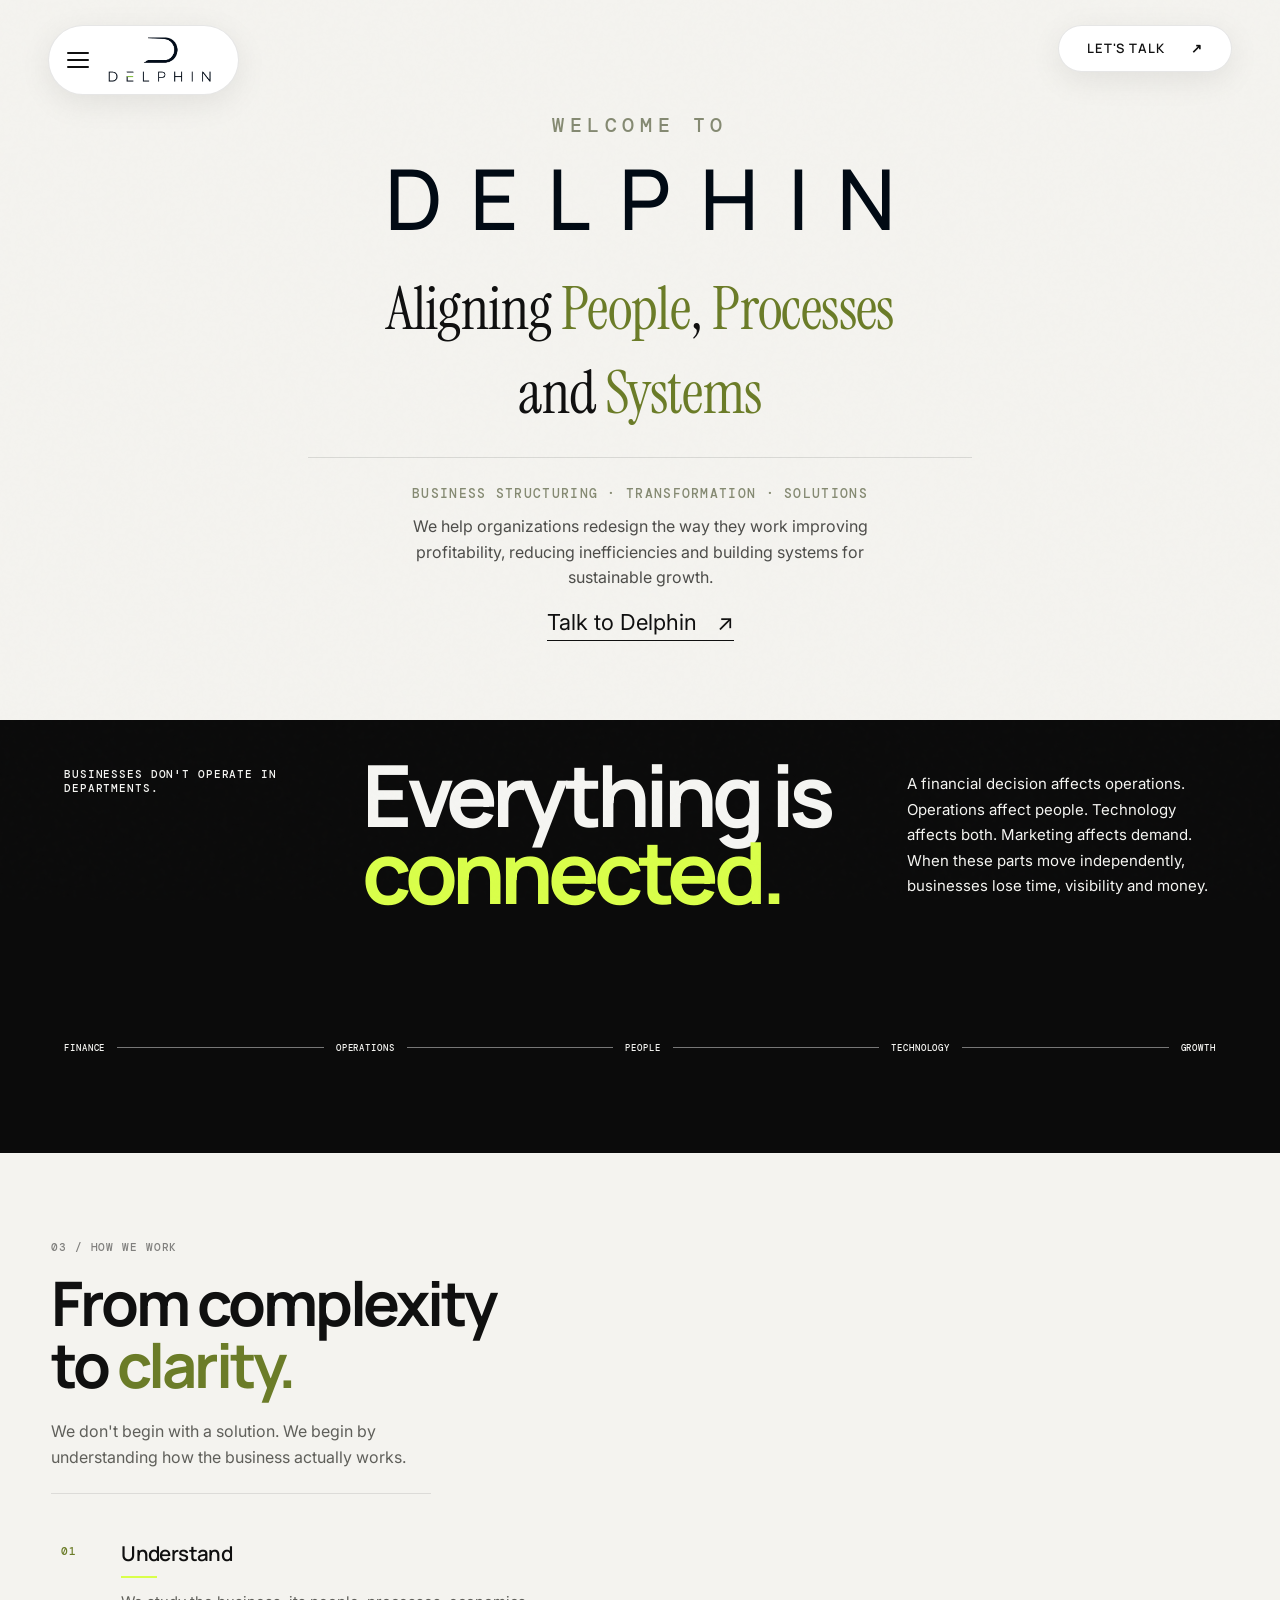
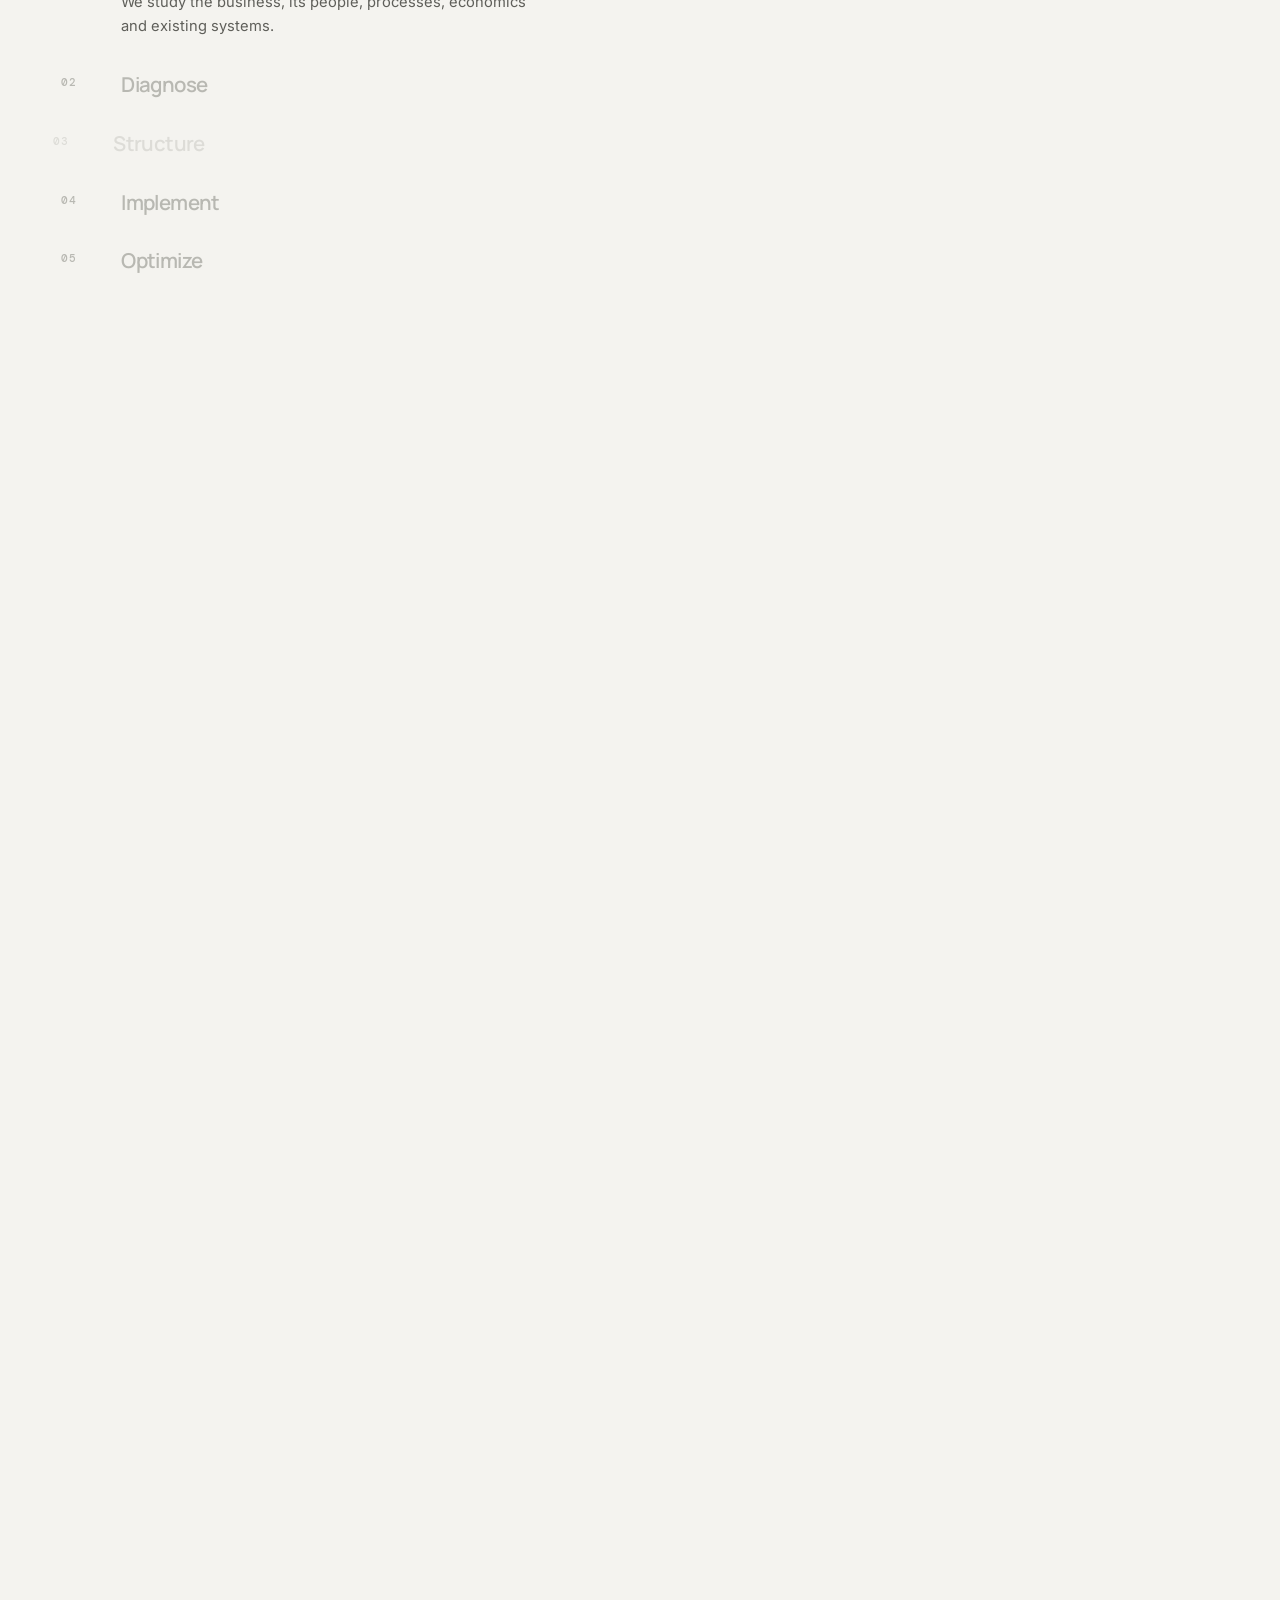
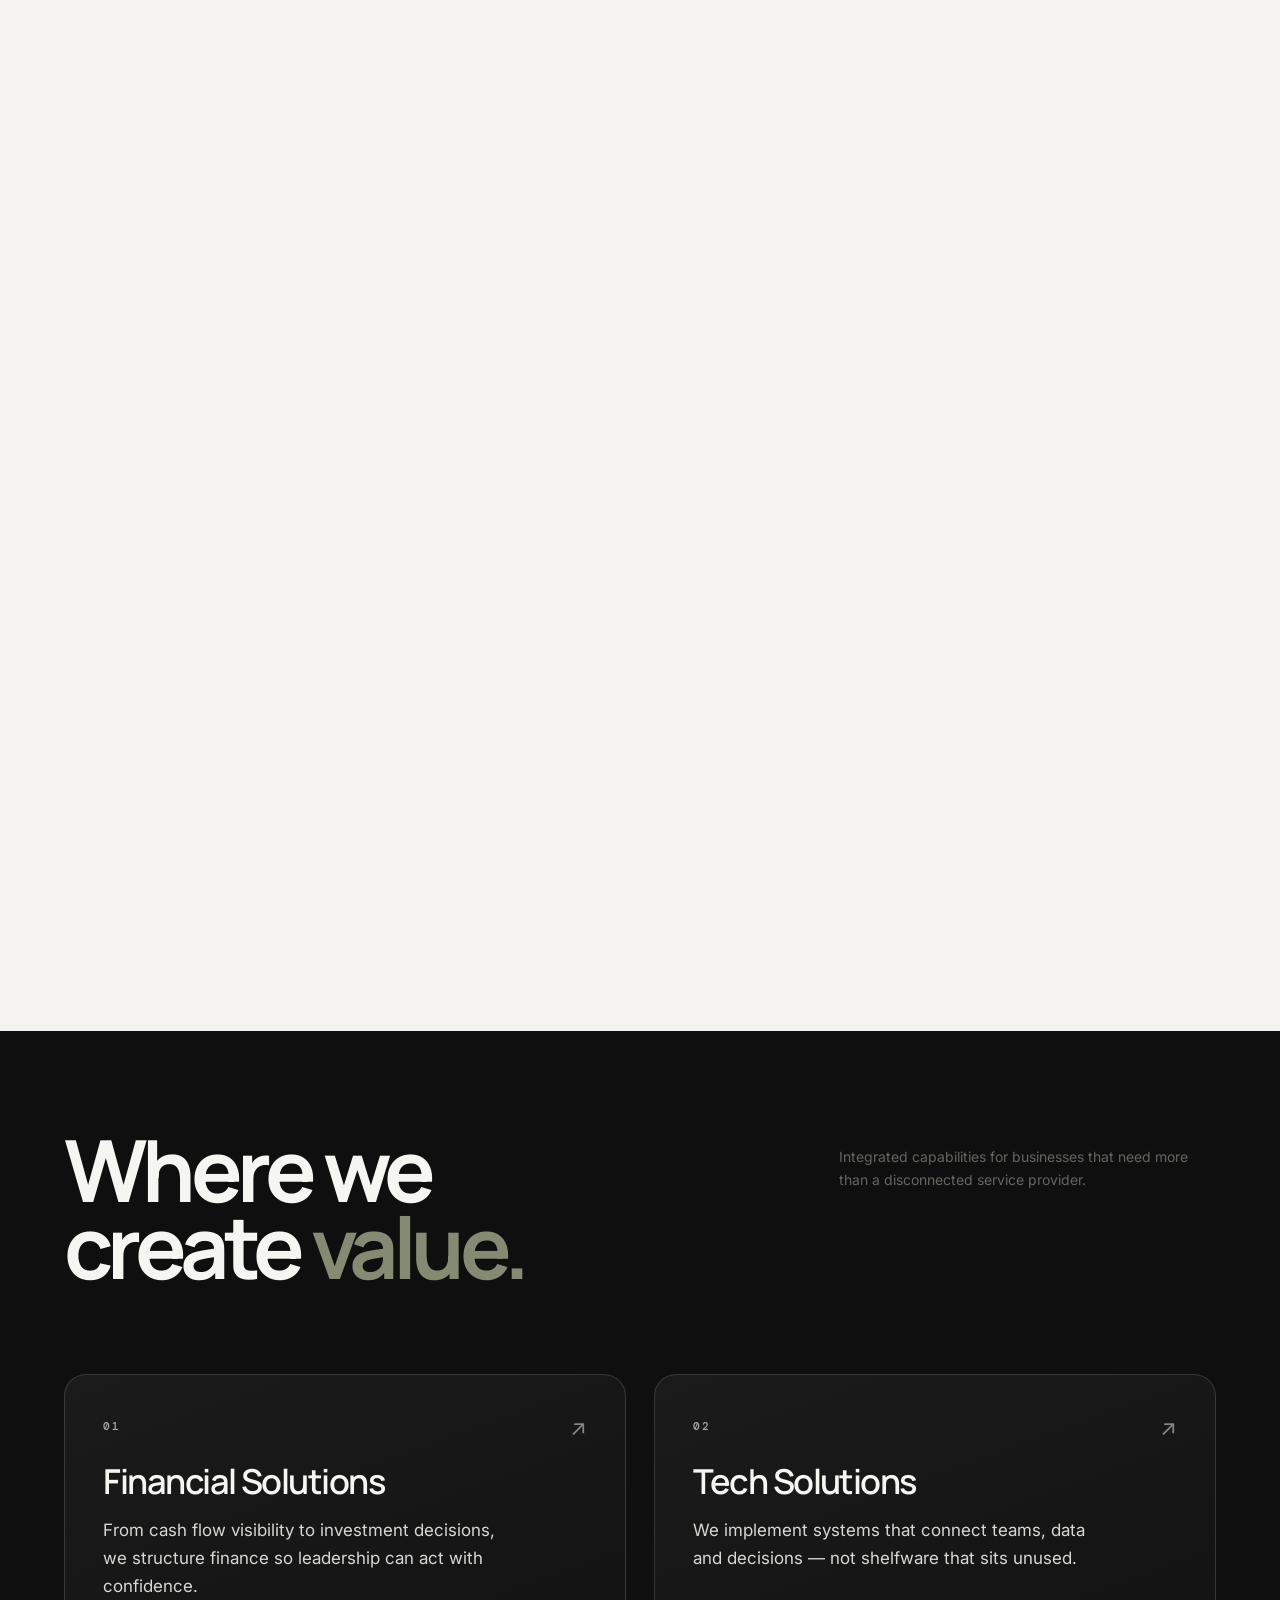
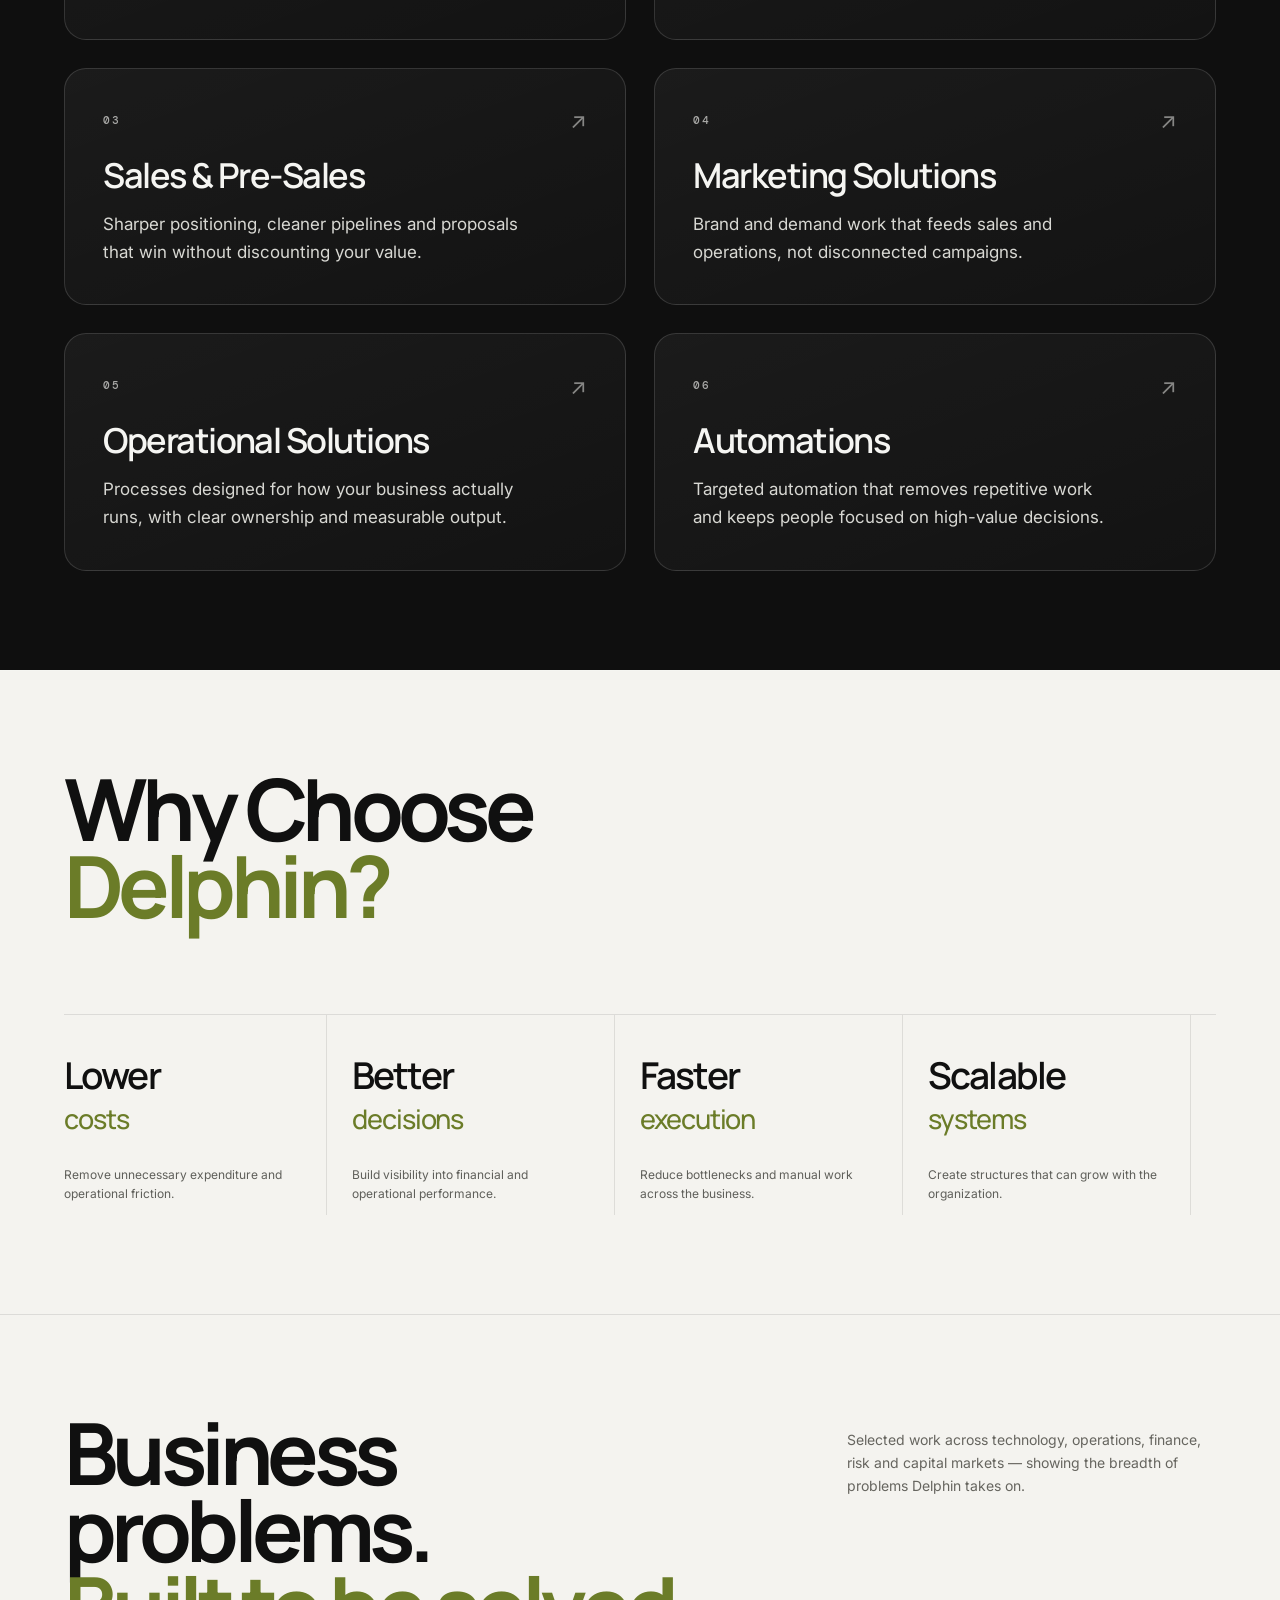
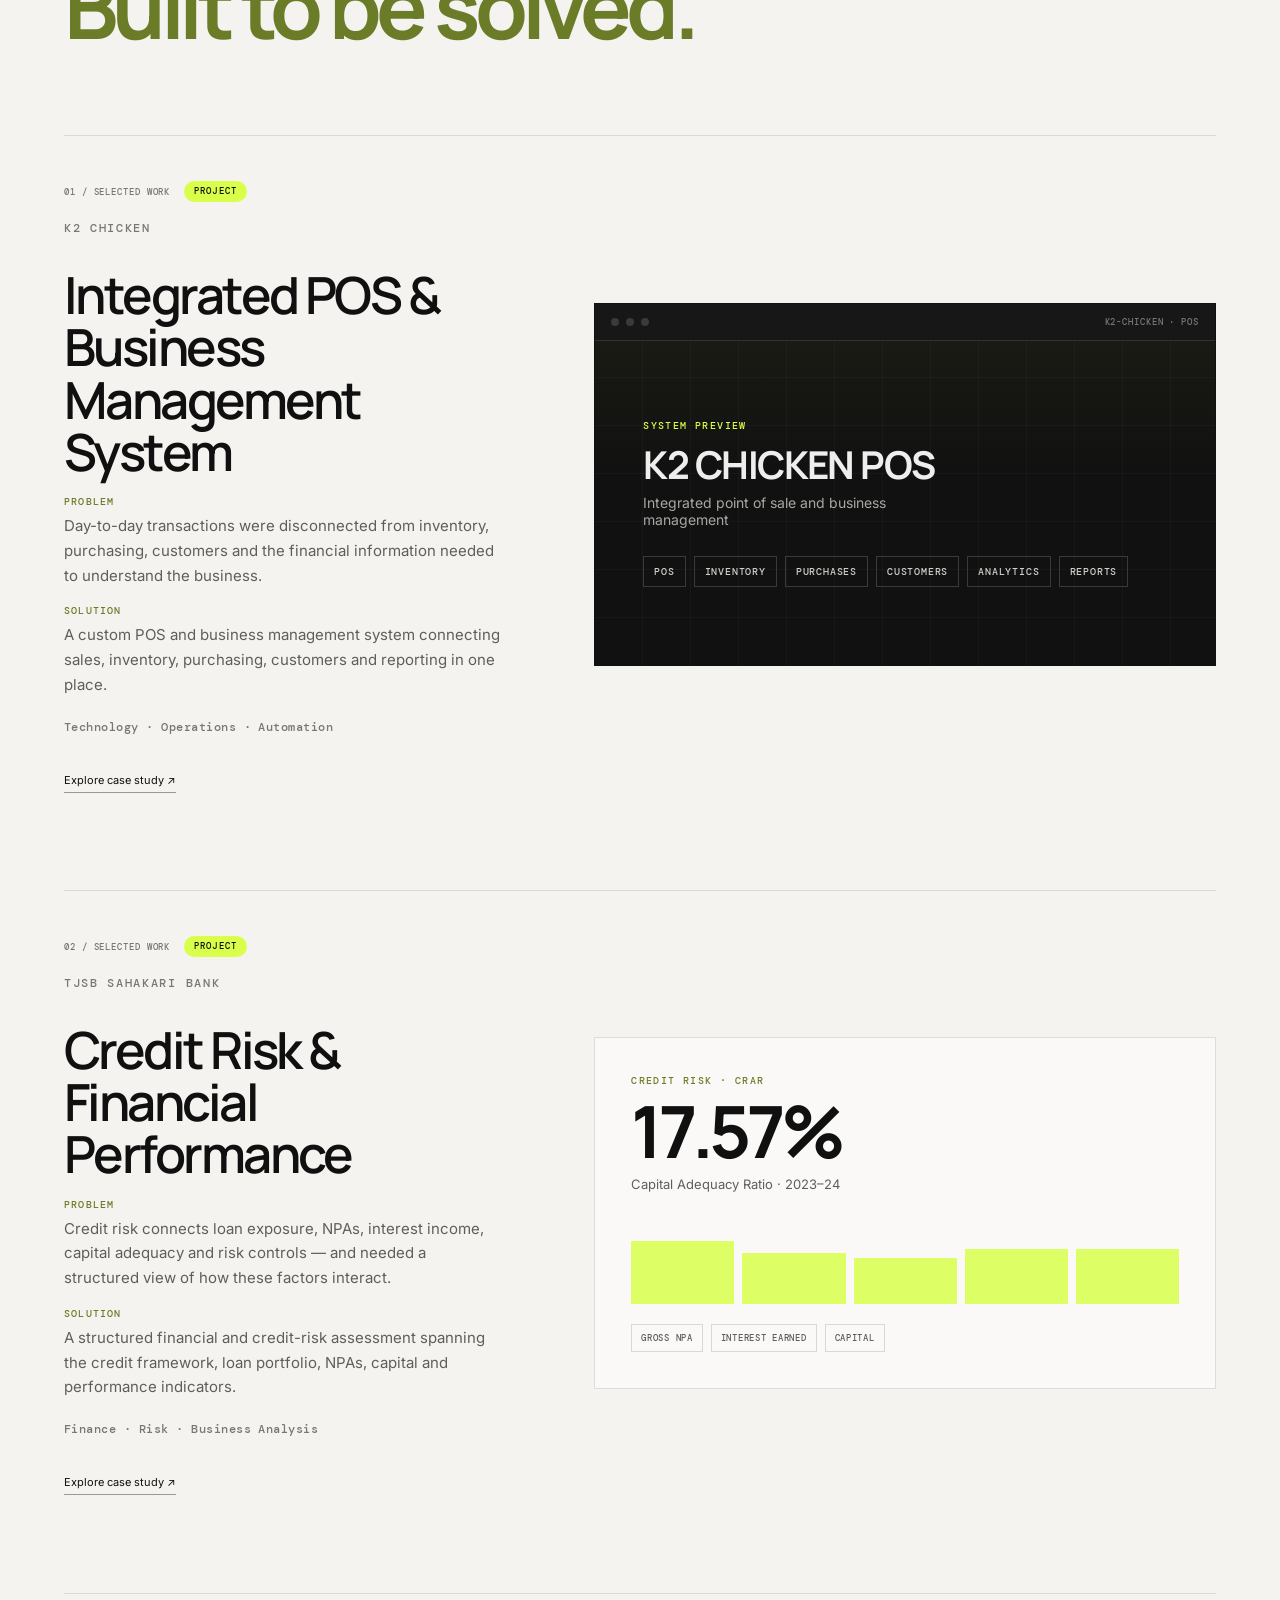
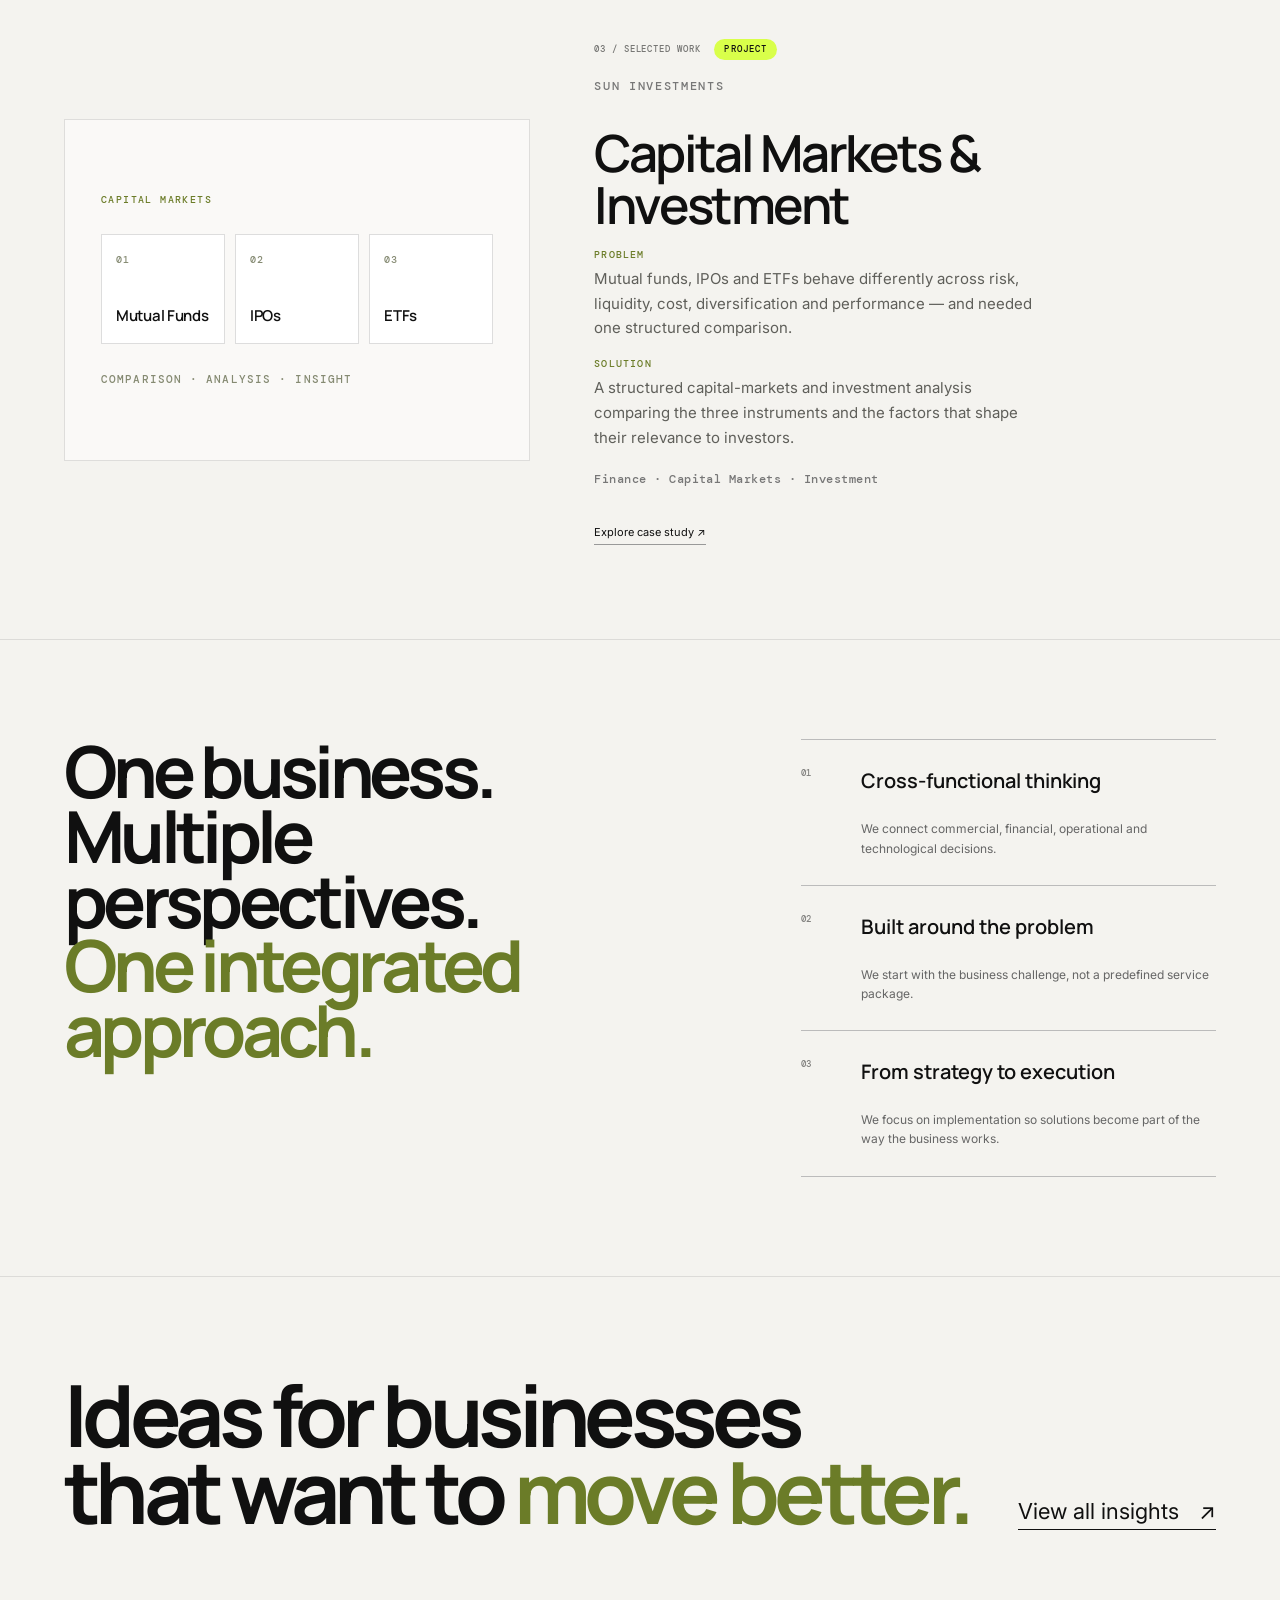
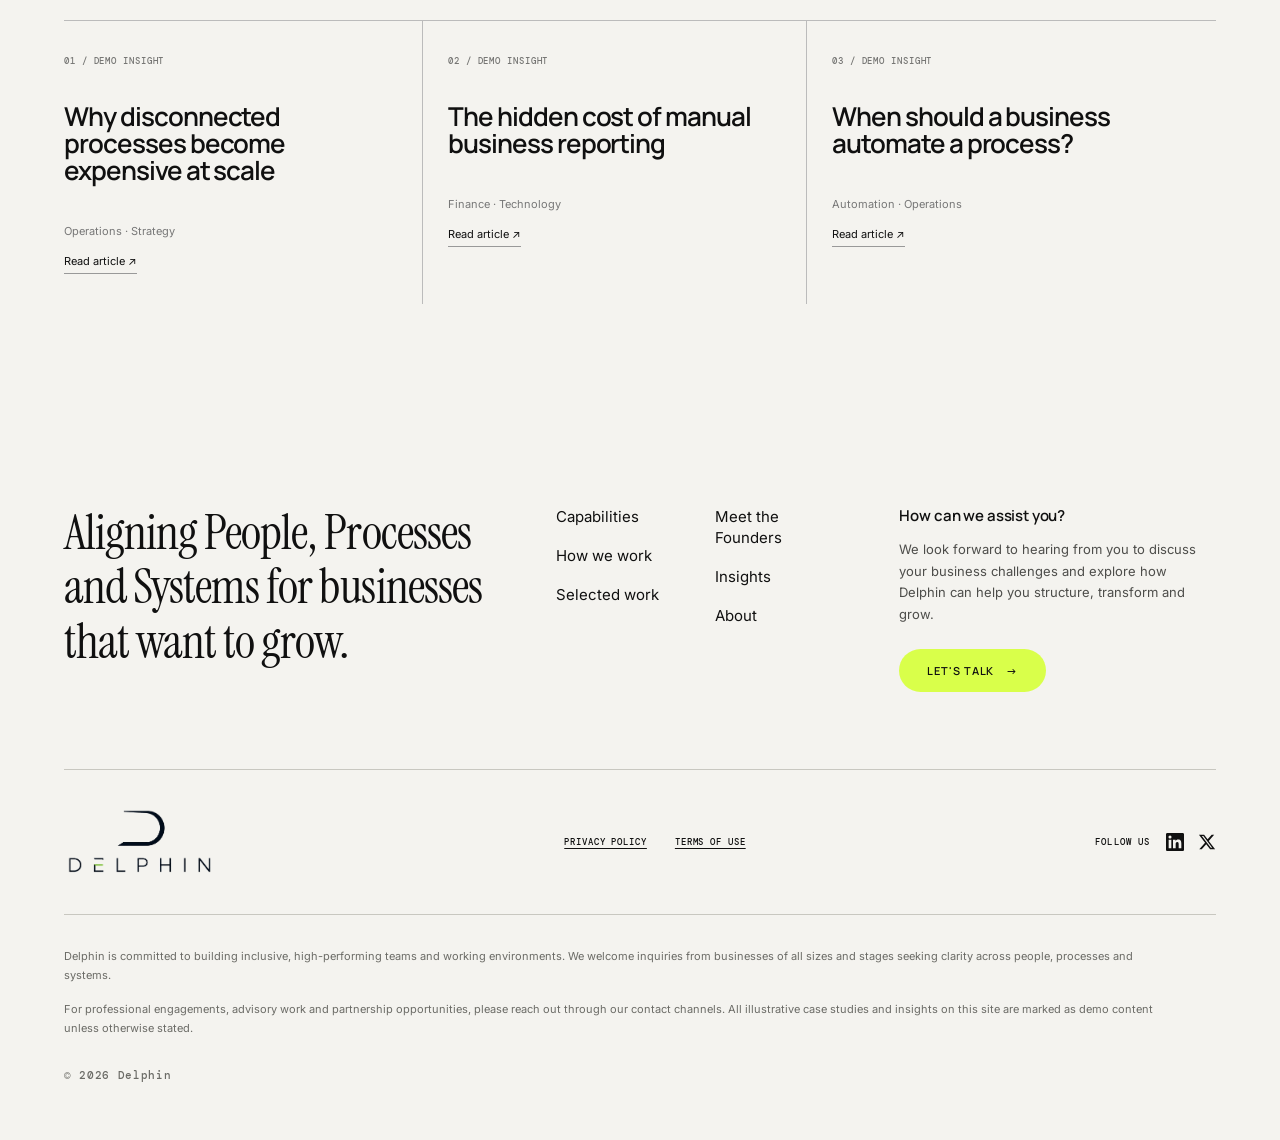
==== commit 59ef703a: "Add Privacy and Terms pages with responsive legal layout. Wire footer legal and X social links sitew" ====
--- a/index.html
+++ b/index.html
@@ -139,7 +139,7 @@
                 Business structuring · Transformation · Solutions
               </p>
               <p class="hero-text">
-                We help organizations redesign the way they work — improving
+                We help organizations redesign the way they work improving
                 profitability, reducing inefficiencies and building systems for
                 sustainable growth.
               </p>
@@ -687,7 +687,10 @@
           </p>
         </div>
         <div class="work-list">
-          <article class="work-card work-card--featured reveal" data-project="k2-chicken">
+          <article
+            class="work-card work-card--featured reveal"
+            data-project="k2-chicken"
+          >
             <div class="work-featured">
               <div class="work-info work-info--featured">
                 <div class="work-meta-row">
@@ -714,9 +717,7 @@
                     </dd>
                   </div>
                 </dl>
-                <p class="work-tags">
-                  Technology · Operations · Automation
-                </p>
+                <p class="work-tags">Technology · Operations · Automation</p>
                 <a href="work/k2-chicken/">Explore case study <span>↗</span></a>
               </div>
               <div class="work-visual work-visual--featured" aria-hidden="true">
@@ -745,7 +746,10 @@
             </div>
           </article>
 
-          <article class="work-card work-card--featured work-card--analysis reveal" data-project="tjsb">
+          <article
+            class="work-card work-card--featured work-card--analysis reveal"
+            data-project="tjsb"
+          >
             <div class="work-featured">
               <div class="work-info work-info--featured">
                 <div class="work-meta-row">
@@ -773,19 +777,23 @@
                   </div>
                 </dl>
                 <p class="work-tags">Finance · Risk · Business Analysis</p>
-                <a href="work/tjsb-sahakari-bank/">Explore case study <span>↗</span></a>
+                <a href="work/tjsb-sahakari-bank/"
+                  >Explore case study <span>↗</span></a
+                >
               </div>
               <div class="work-visual work-visual--featured" aria-hidden="true">
                 <div class="work-viz work-viz--risk">
                   <p class="work-viz__kicker">CREDIT RISK · CRAR</p>
                   <p class="work-viz__metric">17.57%</p>
-                  <p class="work-viz__label">Capital Adequacy Ratio · 2023–24</p>
+                  <p class="work-viz__label">
+                    Capital Adequacy Ratio · 2023–24
+                  </p>
                   <div class="work-viz__bars" role="presentation">
-                    <i style="--h:72%"></i>
-                    <i style="--h:58%"></i>
-                    <i style="--h:52%"></i>
-                    <i style="--h:63%"></i>
-                    <i style="--h:62%"></i>
+                    <i style="--h: 72%"></i>
+                    <i style="--h: 58%"></i>
+                    <i style="--h: 52%"></i>
+                    <i style="--h: 63%"></i>
+                    <i style="--h: 62%"></i>
                   </div>
                   <div class="work-viz__row">
                     <span>Gross NPA</span>
@@ -797,7 +805,10 @@
             </div>
           </article>
 
-          <article class="work-card work-card--featured work-card--research reveal" data-project="sun">
+          <article
+            class="work-card work-card--featured work-card--research reveal"
+            data-project="sun"
+          >
             <div class="work-featured work-featured--reverse">
               <div class="work-info work-info--featured">
                 <div class="work-meta-row">
@@ -810,9 +821,9 @@
                   <div>
                     <dt>Problem</dt>
                     <dd>
-                      Mutual funds, IPOs and ETFs behave differently across risk,
-                      liquidity, cost, diversification and performance — and
-                      needed one structured comparison.
+                      Mutual funds, IPOs and ETFs behave differently across
+                      risk, liquidity, cost, diversification and performance —
+                      and needed one structured comparison.
                     </dd>
                   </div>
                   <div>
@@ -825,7 +836,9 @@
                   </div>
                 </dl>
                 <p class="work-tags">Finance · Capital Markets · Investment</p>
-                <a href="work/sun-investments/">Explore case study <span>↗</span></a>
+                <a href="work/sun-investments/"
+                  >Explore case study <span>↗</span></a
+                >
               </div>
               <div class="work-visual work-visual--featured" aria-hidden="true">
                 <div class="work-viz work-viz--markets">
@@ -835,9 +848,7 @@
                     <div><strong>02</strong><span>IPOs</span></div>
                     <div><strong>03</strong><span>ETFs</span></div>
                   </div>
-                  <p class="work-viz__note">
-                    Comparison · Analysis · Insight
-                  </p>
+                  <p class="work-viz__note">Comparison · Analysis · Insight</p>
                 </div>
               </div>
             </div>
@@ -955,10 +966,8 @@
           />
         </a>
         <nav class="footer-legal" aria-label="Legal">
-          <a href="#">Privacy Policy</a>
-          <a href="#">Terms of Use</a>
-          <a href="#">Sitemap</a>
-          <a href="#">Cookie Preferences</a>
+          <a href="privacy.html">Privacy Policy</a>
+          <a href="terms.html">Terms of Use</a>
         </nav>
         <div class="footer-social">
           <span class="footer-social-label">Follow us</span>
@@ -978,7 +987,11 @@
                   d="M20.447 20.452h-3.554v-5.569c0-1.328-.027-3.037-1.852-3.037-1.853 0-2.136 1.445-2.136 2.939v5.667H9.351V9h3.414v1.561h.046c.477-.9 1.637-1.85 3.37-1.85 3.601 0 4.267 2.37 4.267 5.455v6.286zM5.337 7.433a2.062 2.062 0 01-2.063-2.065 2.064 2.064 0 112.063 2.065zm1.782 13.019H3.555V9h3.564v11.452zM22.225 0H1.771C.792 0 0 .774 0 1.729v20.542C0 23.227.792 24 1.771 24h20.451C23.2 24 24 23.227 24 22.271V1.729C24 .774 23.2 0 22.222 0h.003z"
                 /></svg
             ></a>
-            <a href="#" aria-label="X"
+            <a
+              href="https://x.com/Delphin_India"
+              aria-label="X"
+              target="_blank"
+              rel="noopener noreferrer"
               ><svg
                 viewBox="0 0 24 24"
                 width="18"
@@ -987,17 +1000,6 @@
               >
                 <path
                   d="M18.244 2.25h3.308l-7.227 8.26 8.502 11.24H16.17l-5.214-6.817L4.99 21.75H1.68l7.73-8.835L1.254 2.25H8.08l4.713 6.231zm-1.161 17.52h1.833L7.084 4.126H5.117z"
-                /></svg
-            ></a>
-            <a href="#" aria-label="Instagram"
-              ><svg
-                viewBox="0 0 24 24"
-                width="18"
-                height="18"
-                fill="currentColor"
-              >
-                <path
-                  d="M12 2.163c3.204 0 3.584.012 4.85.07 3.252.148 4.771 1.691 4.919 4.919.058 1.265.069 1.645.069 4.849 0 3.205-.012 3.584-.069 4.849-.149 3.225-1.664 4.771-4.919 4.919-1.266.058-1.644.07-4.85.07-3.204 0-3.584-.012-4.849-.07-3.26-.149-4.771-1.699-4.919-4.92-.058-1.265-.07-1.644-.07-4.849 0-3.204.013-3.583.07-4.849.149-3.227 1.664-4.771 4.919-4.919 1.266-.057 1.645-.069 4.849-.069zM12 0C8.741 0 8.333.014 7.053.072 2.695.272.273 2.69.073 7.052.014 8.333 0 8.741 0 12c0 3.259.014 3.668.072 4.948.2 4.358 2.618 6.78 6.98 6.98C8.333 23.986 8.741 24 12 24c3.259 0 3.668-.014 4.948-.072 4.354-.2 6.782-2.618 6.979-6.98.059-1.28.073-1.689.073-4.948 0-3.259-.014-3.667-.072-4.947-.196-4.354-2.617-6.78-6.979-6.98C15.668.014 15.259 0 12 0zm0 5.838a6.162 6.162 0 100 12.324 6.162 6.162 0 000-12.324zM12 16a4 4 0 110-8 4 4 0 010 8zm6.406-11.845a1.44 1.44 0 100 2.881 1.44 1.44 0 000-2.881z"
                 /></svg
             ></a>
           </div>
--- a/styles.css
+++ b/styles.css
@@ -1,4 +1,4 @@
-*{box-sizing:border-box}html{scroll-behavior:smooth}body{margin:0;background:#f4f3ef;color:#101010;font-family:Inter,Arial,sans-serif;overflow-x:hidden}.noise{position:fixed;inset:0;pointer-events:none;opacity:.035;z-index:20;background-image:url("data:image/svg+xml,%3Csvg viewBox='0 0 160 160' xmlns='http://www.w3.org/2000/svg'%3E%3Cfilter id='n'%3E%3CfeTurbulence type='fractalNoise' baseFrequency='.9' numOctaves='3' stitchTiles='stitch'/%3E%3C/filter%3E%3Crect width='100%25' height='100%25' filter='url(%23n)' opacity='.35'/%3E%3C/svg%3E")}.progress{position:fixed;top:0;left:0;width:0;height:3px;background:hsl(73, 100%, 65%);z-index:100}.nav{position:fixed;top:0;left:0;width:100%;height:78px;padding:0 5vw;display:flex;align-items:center;justify-content:space-between;z-index:50;mix-blend-mode:difference;color:#fff}.brand{display:flex;align-items:center;gap:11px;text-decoration:none;color:inherit;font:700 15px/1 Manrope,sans-serif;letter-spacing:.08em}.brand-mark{width:28px;height:28px;border:1px solid currentColor;border-radius:50%;display:grid;place-items:center;font-size:12px}.brand-dot{color:#d9ff4a}.nav-links{display:flex;gap:34px}.nav-links a,.nav-cta{color:inherit;text-decoration:none;font-size:12px}.nav-links a{opacity:.72;transition:.25s}.nav-links a:hover{opacity:1}.nav-cta{border:1px solid rgba(255,255,255,.5);border-radius:100px;padding:12px 17px}.nav-cta span{margin-left:10px}.menu{display:none;background:none;border:0;color:white}.section-light,.section-dark{position:relative;padding:12vh 5vw}.section-dark{background:#0b0b0b;color:#f7f7f3}
+*{box-sizing:border-box}html{scroll-behavior:smooth;-webkit-text-size-adjust:100%;text-size-adjust:100%}body{margin:0;background:#f4f3ef;color:#101010;font-family:Inter,Arial,sans-serif;overflow-x:hidden}.noise{position:fixed;inset:0;pointer-events:none;opacity:.035;z-index:20;background-image:url("data:image/svg+xml,%3Csvg viewBox='0 0 160 160' xmlns='http://www.w3.org/2000/svg'%3E%3Cfilter id='n'%3E%3CfeTurbulence type='fractalNoise' baseFrequency='.9' numOctaves='3' stitchTiles='stitch'/%3E%3C/filter%3E%3Crect width='100%25' height='100%25' filter='url(%23n)' opacity='.35'/%3E%3C/svg%3E")}.progress{position:fixed;top:0;left:0;width:0;height:3px;background:hsl(73, 100%, 65%);z-index:100}.nav{position:fixed;top:0;left:0;width:100%;height:78px;padding:0 5vw;display:flex;align-items:center;justify-content:space-between;z-index:50;mix-blend-mode:difference;color:#fff}.brand{display:flex;align-items:center;gap:11px;text-decoration:none;color:inherit;font:700 15px/1 Manrope,sans-serif;letter-spacing:.08em}.brand-mark{width:28px;height:28px;border:1px solid currentColor;border-radius:50%;display:grid;place-items:center;font-size:12px}.brand-dot{color:#d9ff4a}.nav-links{display:flex;gap:34px}.nav-links a,.nav-cta{color:inherit;text-decoration:none;font-size:12px}.nav-links a{opacity:.72;transition:.25s}.nav-links a:hover{opacity:1}.nav-cta{border:1px solid rgba(255,255,255,.5);border-radius:100px;padding:12px 17px}.nav-cta span{margin-left:10px}.menu{display:none;background:none;border:0;color:white}.section-light,.section-dark{position:relative;padding:12vh 5vw}.section-dark{background:#0b0b0b;color:#f7f7f3}
 .statement.section-dark{background:#0b0b0b}.section-index{font:500 10px/1 DM Mono,monospace;letter-spacing:.12em;opacity:.5;margin-bottom:4vw}.hero{min-height:100vh;padding:0 5vw;display:block;position:relative;background:#f4f3ef}.eyebrow,.kicker{font:500 11px DM Mono,monospace;letter-spacing:.08em;text-transform:uppercase}.section-dark em,.section-light em{font-style:normal;color:#858a72}.hero-text{font-size:16px;line-height:1.65;max-width:500px;color:#4d4d4a}.hero-actions{display:flex;align-items:center;gap:25px;margin-top:36px}.button{display:inline-flex;align-items:center;gap:30px;text-decoration:none;border-radius:100px;padding:15px 20px;font-size:12px}.button-dark{background:#101010;color:#fff}.button-light{background:#f4f3ef;color:#101010;margin-top:28px}.text-link{color:inherit;text-decoration:none;font-size:22px;border-bottom:1px solid currentColor;padding-bottom:5px}.text-link span{margin-left:14px}.statement{display:flex;flex-direction:column}.statement-grid{display:grid;grid-template-columns:.8fr 1.6fr 1fr;gap:4vw;align-items:end;margin:auto 0}.statement h2,.intro h2,.method h2,.cap-head h2,.work-head h2,.outcome-head h2,.why h2,.team-head h2,.insight-head h2,.contact h2{font:700 clamp(3rem,6.7vw,7.5rem)/.9 Manrope;letter-spacing:-.065em;margin:0}.statement h2 em{color:#d9ff4a}.body-copy{font-size:15px;line-height:1.7;max-width:500px}.connection-map{display:flex;align-items:center;gap:12px;margin-top:auto;padding-top:10vw;font:500 9px DM Mono;letter-spacing:.1em;opacity:.7}.connection-map i{height:1px;background:#777;flex:1}.intro-grid{display:grid;grid-template-columns:1.35fr .8fr;gap:10vw}.large-copy{font:500 26px/1.25 Manrope;letter-spacing:-.025em;max-width:500px}.muted{color:#65655f;margin:30px 0}.method{background:#f4f3ef}.method-head{display:grid;grid-template-columns:1.2fr .7fr;gap:10vw;margin-bottom:7vw}.method-head p,.cap-head p,.work-head p,.team-head p{max-width:420px;line-height:1.65;color:#66655f;font-size:14px}.method-list{border-top:1px solid #bdbdb5}.method-item{display:grid;grid-template-columns:90px 1fr 1.4fr 30px;gap:30px;align-items:center;padding:27px 0;border-bottom:1px solid #bdbdb5;transition:.35s}.method-item:hover,.method-item.active{padding-left:18px;background:rgba(255,255,255,.25)}.method-number,.cap-num,.work-info>span,.person>span,.insight-grid span{font:500 9px DM Mono;letter-spacing:.1em;opacity:.55}.method-item h3{font:600 28px Manrope;letter-spacing:-.04em;margin:0}.method-item p{font-size:13px;line-height:1.5;max-width:430px;margin:0;color:#65655f}.method-arrow{font-size:18px}.capabilities{padding-bottom:12vw}.cap-head{display:grid;grid-template-columns:1.2fr .7fr;gap:10vw;margin-bottom:7vw}.cap-list{border-top:1px solid #444}.cap-item{display:grid;grid-template-columns:70px 1fr 1.1fr 40px;align-items:center;gap:25px;border-bottom:1px solid #444;padding:31px 0;transition:.45s cubic-bezier(.2,.7,.2,1);cursor:pointer}.cap-item:hover{padding:45px 25px;background:#171717}.cap-item h3{font:600 27px Manrope;letter-spacing:-.045em;margin:0}.cap-item p{font-size:12px;line-height:1.55;color:#a8a8a2;margin:0}.cap-arrow{font-size:20px;transition:.35s}.cap-item:hover .cap-arrow{transform:translate(5px,-5px);color:#d9ff4a}.work-head{display:grid;grid-template-columns:1.2fr .65fr;gap:8vw;margin-bottom:7vw}.work-list{display:flex;flex-direction:column;gap:8vw}.work-card{display:grid;grid-template-columns:1.35fr .75fr;gap:5vw;align-items:center}.work-card.reverse{grid-template-columns:.75fr 1.35fr}.work-card.reverse .work-visual{order:2}.work-card.reverse .work-info{order:1}.work-visual{min-height:480px;background:#deddd5;display:grid;place-items:center;overflow:hidden}.demo-window{width:78%;min-height:285px;background:#111;color:#eee;padding:25px;box-shadow:0 30px 80px rgba(0,0,0,.18);transform:rotate(-2deg);transition:.6s}.work-card:hover .demo-window{transform:rotate(0) scale(1.025)}.demo-top{display:flex;justify-content:space-between;border-bottom:1px solid #444;padding-bottom:13px;font:500 8px DM Mono;letter-spacing:.08em}.demo-top span:last-child{color:#d9ff4a}.metric-row{display:grid;grid-template-columns:repeat(3,1fr);gap:10px;padding:40px 0}.metric-row small{display:block;color:#777;font:8px DM Mono}.metric-row strong{font:600 29px Manrope;display:block;margin-top:6px}.flow{display:flex;align-items:center;gap:8px;flex-wrap:wrap;font:8px DM Mono;color:#bdbdb8}.flow span{border:1px solid #444;padding:8px}.flow i{font-style:normal;color:#d9ff4a}.work-info>span{display:block}.work-info h3{font:600 38px/.98 Manrope;letter-spacing:-.05em;margin:22px 0}.work-info p{font-size:12px;color:#777;margin-bottom:32px}.work-info a,.insight-grid a{font-size:11px;color:inherit;text-decoration:none;border-bottom:1px solid #999;padding-bottom:5px}.bars{height:175px;display:flex;align-items:end;gap:9px;padding:25px 0}.bars i{display:block;flex:1;background:#d9ff4a;opacity:.8;min-height:8px}.demo-footer{display:grid;grid-template-columns:1fr 1fr 1fr 1fr;gap:10px;border-top:1px solid #444;padding-top:14px;font:8px DM Mono}.demo-footer strong{font-size:12px}.auto-flow{display:flex;flex-direction:column;align-items:center;gap:7px;padding:23px 0;font:9px DM Mono}.auto-flow b{font-weight:400;border:1px solid #444;width:62%;padding:9px;text-align:center}.auto-flow i{font-style:normal;color:#d9ff4a}.outcome-head{margin-bottom:8vw}.outcome-grid{display:grid;grid-template-columns:repeat(4,1fr);border-top:1px solid #444}.outcome-grid article{padding:35px 25px 0 0;border-right:1px solid #444;margin-right:25px}.outcome-grid article:last-child{border:0}.outcome-grid strong{display:block;font:600 37px Manrope;letter-spacing:-.05em}.outcome-grid span{display:block;font:500 27px Manrope;color:#d9ff4a;letter-spacing:-.04em}.outcome-grid p{font-size:12px;color:#999;line-height:1.6;margin-top:28px}.why-grid{display:grid;grid-template-columns:1.2fr .8fr;gap:9vw}.why h2{font-size:clamp(3.2rem,5.6vw,6rem)}.why-points{border-top:1px solid #bbb}.why-points>div{display:grid;grid-template-columns:45px 1fr;gap:15px;padding:27px 0;border-bottom:1px solid #bbb}.why-points span{font:500 9px DM Mono;opacity:.5}.why-points h3{font:600 20px Manrope;margin:0}.why-points p{font-size:12px;color:#666;line-height:1.6;margin:10px 0 0;grid-column:2}.team-head{display:grid;grid-template-columns:1.2fr .7fr;gap:10vw;margin-bottom:8vw}.team-grid{display:grid;grid-template-columns:repeat(4,1fr);gap:18px}.person{border-top:1px solid #444;padding-top:18px;position:relative}.avatar{height:250px;margin:22px 0;background:linear-gradient(135deg,#202020,#343434);display:grid;place-items:center;font:700 55px Manrope;color:#777;letter-spacing:-.08em}.person h3{font:600 19px Manrope;margin:0}.person p{font-size:11px;color:#888}.insight-head{display:flex;justify-content:space-between;align-items:end;gap:40px;margin-bottom:7vw}.insight-grid{display:grid;grid-template-columns:repeat(3,1fr);border-top:1px solid #bbb}.insight-grid article{padding:27px 25px 35px 0;border-right:1px solid #bbb;margin-right:25px}.insight-grid article:last-child{border:0}.insight-grid h3{font:600 26px/1.05 Manrope;letter-spacing:-.04em;margin:35px 0 40px}.insight-grid p{font-size:11px;color:#777}.contact{display:grid;place-items:center;text-align:center;padding:12vh 5vw}.contact-inner{max-width:1100px}.contact h2{font-size:clamp(3.4rem,7vw,7.5rem);margin-top:35px}.contact-inner>p:not(.eyebrow){font:500 25px Manrope;color:#d9ff4a}.footer{padding-top:50px;padding-bottom:35px}.footer-top{display:flex;justify-content:space-between;align-items:center;padding-bottom:45px;border-bottom:1px solid #333}.footer-top p{font-size:11px;color:#888}.footer-bottom{display:flex;justify-content:space-between;gap:20px;padding-top:25px;font:9px DM Mono;color:#777}.footer-bottom a{color:#fff;text-decoration:none}.reveal{opacity:0;transform:translateY(12px);transition:opacity .7s ease,transform .7s cubic-bezier(.2,.7,.2,1)}.reveal.visible{opacity:1;transform:none}@media(max-width:900px){.nav-links,.nav-cta{display:none}.menu{display:flex;flex-direction:column;gap:5px}.menu span{display:block;width:24px;height:1px;background:white}.statement-grid,.intro-grid,.method-head,.cap-head,.work-head,.why-grid,.team-head{grid-template-columns:1fr;gap:35px}.statement-grid{margin-top:10vw}.connection-map{overflow:hidden;white-space:nowrap}.connection-map i{min-width:40px}.method-item{grid-template-columns:55px 1fr 25px}.method-item p{grid-column:2}.cap-item{grid-template-columns:50px 1fr 30px}.cap-item p{grid-column:2}.work-card,.work-card.reverse{grid-template-columns:1fr}.work-card.reverse .work-visual,.work-card.reverse .work-info{order:initial}.work-visual{min-height:350px}.outcome-grid{grid-template-columns:1fr 1fr;gap:0}.outcome-grid article{padding-bottom:35px;border-bottom:1px solid #444}.team-grid{grid-template-columns:1fr 1fr}.avatar{height:200px}.insight-grid{grid-template-columns:1fr}.insight-grid article{border-right:0;border-bottom:1px solid #bbb;margin:0}.footer-top,.footer-bottom{flex-direction:column;align-items:flex-start}}@media(max-width:560px){.hero-text{font-size:14px}.hero-actions{flex-wrap:wrap}.statement-grid{margin-top:6vw}.statement h2{font-size:3.5rem}.method-item h3{font-size:22px}.cap-item h3{font-size:22px}.work-info h3{font-size:31px}.outcome-grid{grid-template-columns:1fr}.team-grid{grid-template-columns:1fr}.insight-head{display:block}.insight-head .text-link{display:inline-block;margin-top:25px}.contact h2{font-size:3.5rem}.footer-top p{line-height:1.6}.nav{padding:0 6vw}}
 
 /* BCG-style footer */
@@ -1307,6 +1307,182 @@
 }
 
 /* ============================================================
+   Legal pages — Privacy / Terms
+   ============================================================ */
+.page-legal .reveal,
+.page-legal .reveal.visible{
+  opacity:1;
+  transform:none;
+}
+.legal-page{
+  width:100%;
+  max-width:760px;
+  margin:0 auto;
+  padding:clamp(110px,16vh,168px) clamp(20px,5vw,48px) clamp(48px,8vh,96px);
+  box-sizing:border-box;
+}
+.legal-hero{margin-bottom:clamp(24px,4vh,36px)}
+.legal-hero .kicker{margin:0 0 16px;opacity:.55}
+.legal-hero h1{
+  font:700 clamp(2rem,6.5vw,3.75rem)/1.05 Manrope,sans-serif;
+  letter-spacing:-.05em;
+  margin:0 0 14px;
+  color:#101010;
+  overflow-wrap:anywhere;
+  word-break:break-word;
+}
+.legal-updated{
+  font:500 11px/1.5 DM Mono,monospace;
+  letter-spacing:.06em;
+  color:#858a72;
+  margin:0;
+}
+.legal-intro{
+  display:grid;
+  gap:14px;
+  margin-bottom:clamp(28px,5vh,48px);
+  padding-bottom:clamp(24px,4vh,36px);
+  border-bottom:1px solid rgba(16,16,16,.12);
+}
+.legal-intro p,
+.legal-section p,
+.legal-section li{
+  font-size:clamp(14px,2.7vw,16px);
+  line-height:1.7;
+  color:#5f5f5a;
+  margin:0;
+  overflow-wrap:break-word;
+  word-wrap:break-word;
+}
+.legal-section{
+  padding:clamp(22px,3.5vh,36px) 0;
+  border-bottom:1px solid rgba(16,16,16,.08);
+}
+.legal-section:last-child{border-bottom:0}
+.legal-section h2{
+  font:600 clamp(1.1rem,3.4vw,1.5rem)/1.3 Manrope,sans-serif;
+  letter-spacing:-.03em;
+  margin:0 0 14px;
+  color:#101010;
+  display:flex;
+  flex-wrap:wrap;
+  align-items:baseline;
+  gap:6px 10px;
+}
+.legal-section h2 span{
+  font:500 12px DM Mono,monospace;
+  letter-spacing:.08em;
+  color:#6b7c28;
+  flex:0 0 auto;
+}
+.legal-section h4{
+  font:600 12px/1.4 Manrope,sans-serif;
+  letter-spacing:.04em;
+  text-transform:uppercase;
+  color:#101010;
+  margin:20px 0 10px;
+}
+.legal-section ul{
+  margin:12px 0 0;
+  padding:0 0 0 1.1em;
+  display:grid;
+  gap:8px;
+}
+.legal-section a{
+  color:#101010;
+  text-underline-offset:3px;
+  overflow-wrap:anywhere;
+}
+.legal-section a:hover{opacity:.6}
+.legal-section p + p,
+.legal-section ul + p{margin-top:12px}
+.legal-section strong{color:#101010;font-weight:600}
+
+@media(max-width:900px){
+  .legal-page{
+    padding-top:118px;
+    padding-inline:6vw;
+  }
+  .page-legal .footer-logo-img{height:48px}
+}
+@media(max-width:560px){
+  .legal-page{
+    padding:104px 5.5vw 56px;
+  }
+  .legal-hero h1{
+    font-size:clamp(1.85rem,9vw,2.35rem);
+  }
+  .legal-updated{font-size:10px}
+  .legal-section h2{font-size:1.05rem}
+  .legal-section ul{padding-left:1em}
+  .page-legal .footer-bar{
+    gap:22px;
+  }
+  .page-legal .footer-social{
+    width:100%;
+    justify-content:space-between;
+  }
+}
+
+/* Nav — avoid collision on small / resized windows */
+@media(max-width:560px){
+  .nav-pill-left{
+    left:max(12px,3.5vw);
+    top:14px;
+    padding:6px 14px 6px 10px;
+    gap:8px;
+  }
+  .nav-pill-right{
+    right:max(12px,3.5vw);
+    top:14px;
+    padding:12px 14px;
+    font-size:11px;
+    letter-spacing:.06em;
+  }
+  .brand-logo{height:36px}
+  .menu{height:34px}
+  .menu span{width:18px}
+  .work-info--featured h3{
+    font-size:clamp(1.55rem,7.5vw,2.2rem);
+  }
+  .work-ps{
+    max-width:none;
+    gap:14px;
+  }
+  .work-ps dd{font-size:14px}
+  .work-tags{margin-bottom:22px}
+  .work-viz{
+    min-height:240px;
+    padding:20px;
+  }
+  .work-viz__metric{font-size:clamp(2.4rem,12vw,3.4rem)}
+  .k2-preview__body{min-height:220px;padding:22px}
+  .k2-preview__title{font-size:1.45rem}
+  .site-footer--compact .footer-logo-img{height:44px}
+  .case-hero h1,
+  .case-section__head h2,
+  .case-close__inner h2{
+    font-size:clamp(1.85rem,9vw,2.6rem);
+  }
+  .case-hero,
+  .case-section{
+    padding-left:5.5vw;
+    padding-right:5.5vw;
+  }
+  .case-flow--column{
+    max-width:100%;
+  }
+  .case-flow__item{
+    width:100%;
+    text-align:center;
+  }
+}
+
+@media(max-width:380px){
+  .nav-pill-right span{display:none}
+}
+
+/* ============================================================
    Selected Work — K2 featured project
    ============================================================ */
 .work-card--featured{
@@ -1921,6 +2097,10 @@
     grid-template-columns:1fr;
     gap:28px;
   }
+  .work-info--featured h3{
+    font-size:clamp(1.75rem,5.5vw,2.6rem);
+  }
+  .work-ps{max-width:none}
   .case-needs,
   .case-module ul,
   .case-outcome-grid,
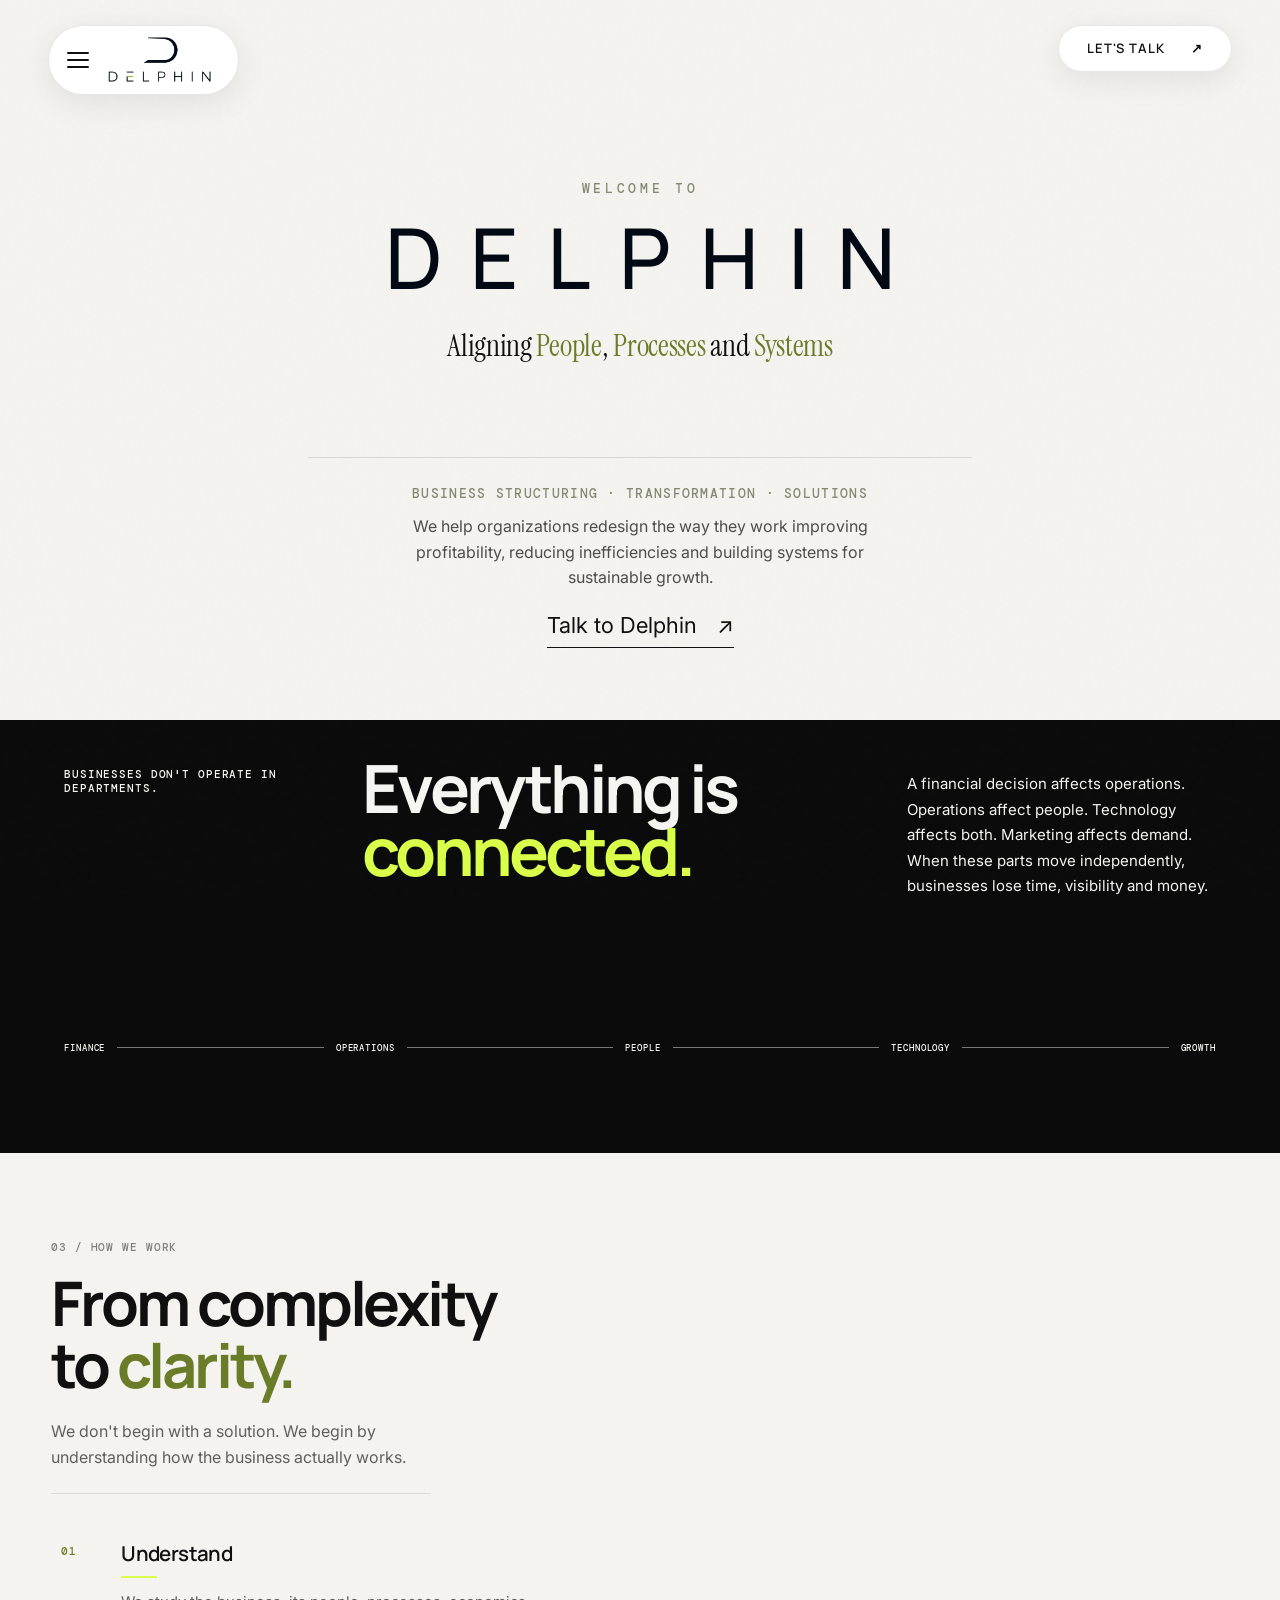
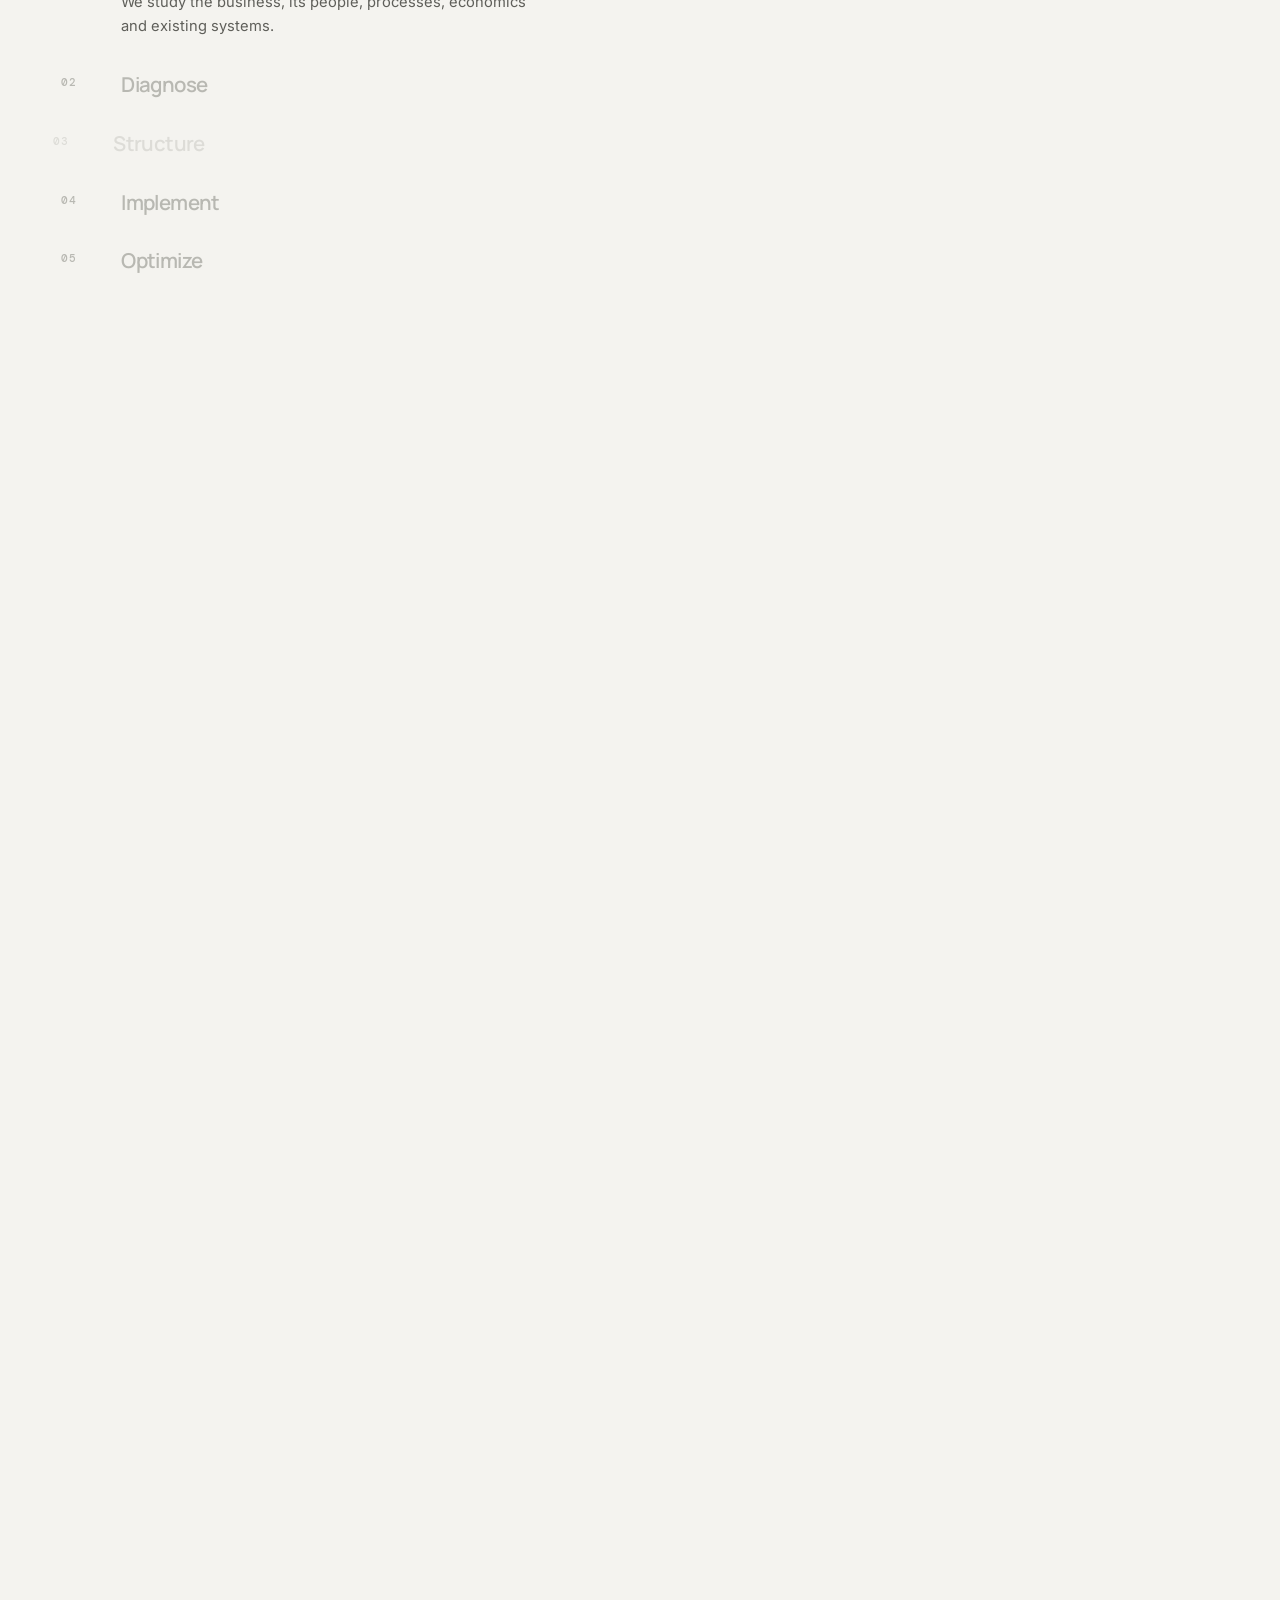
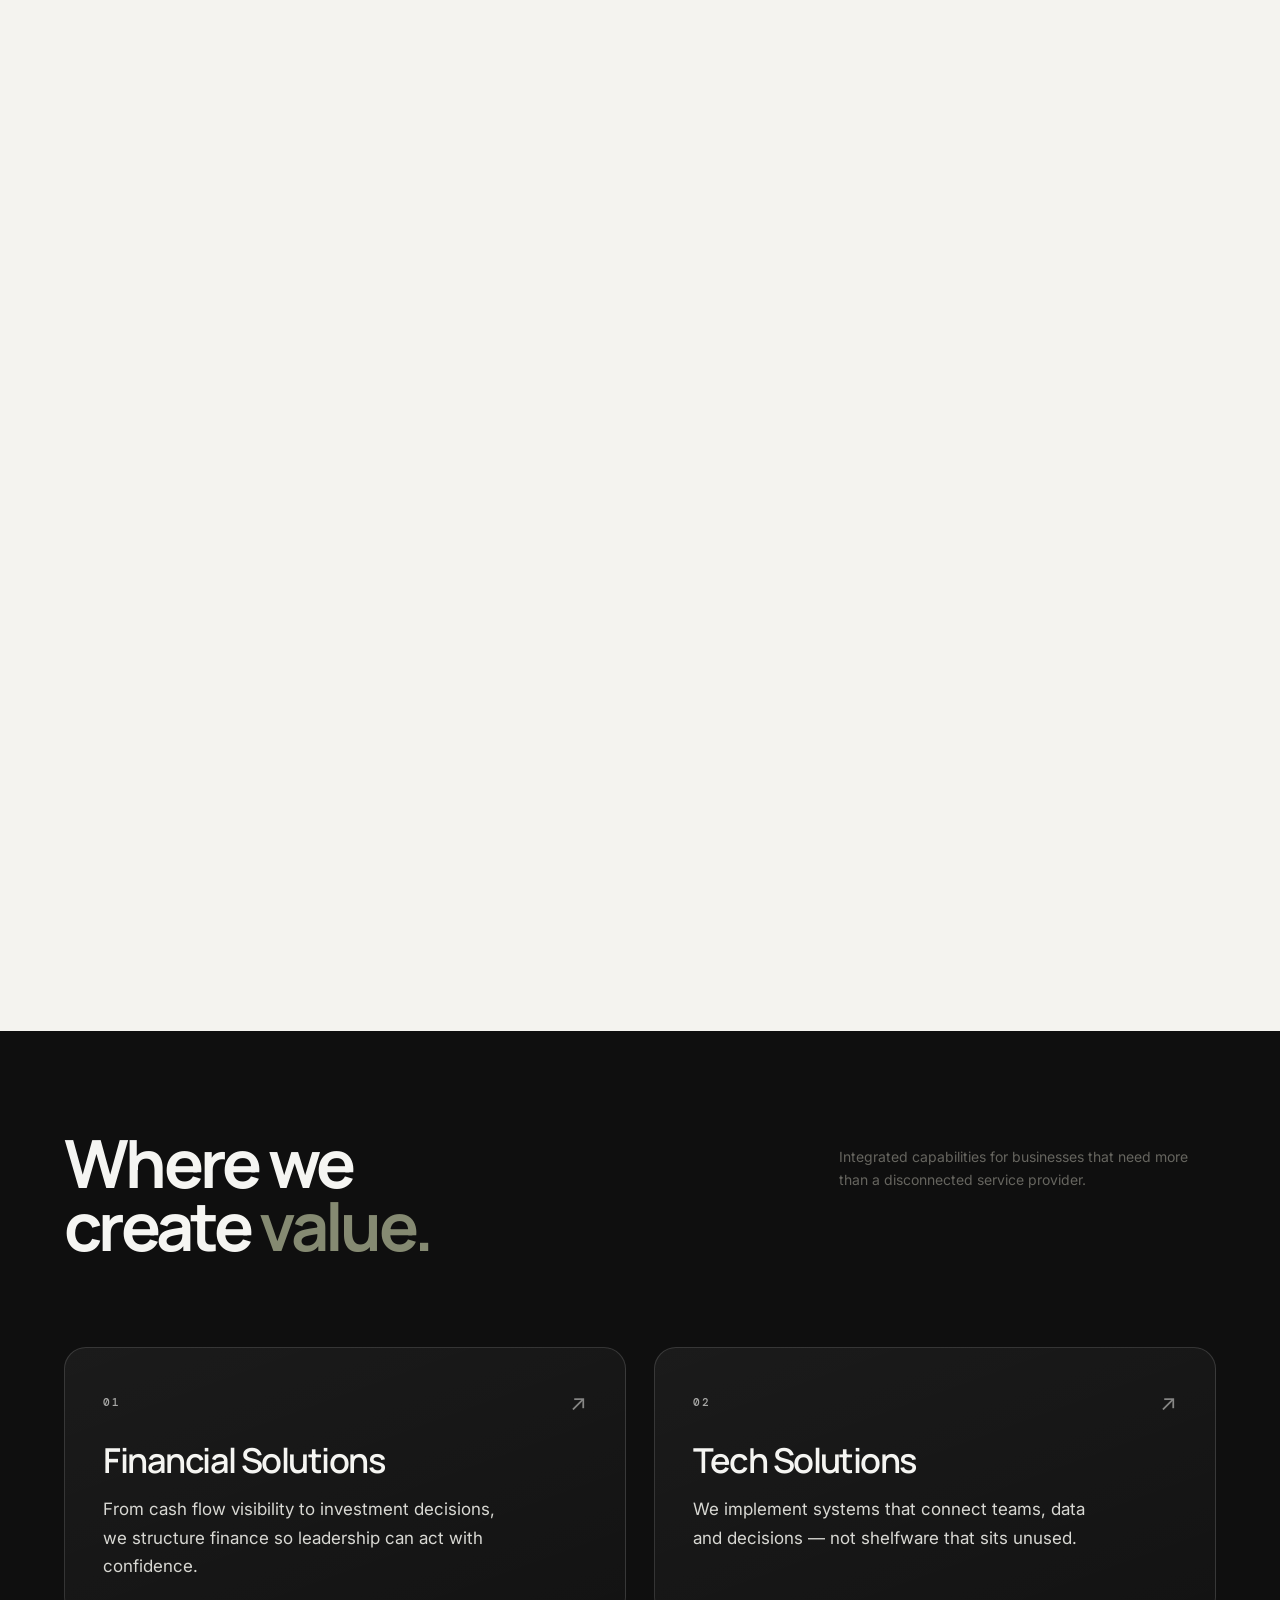
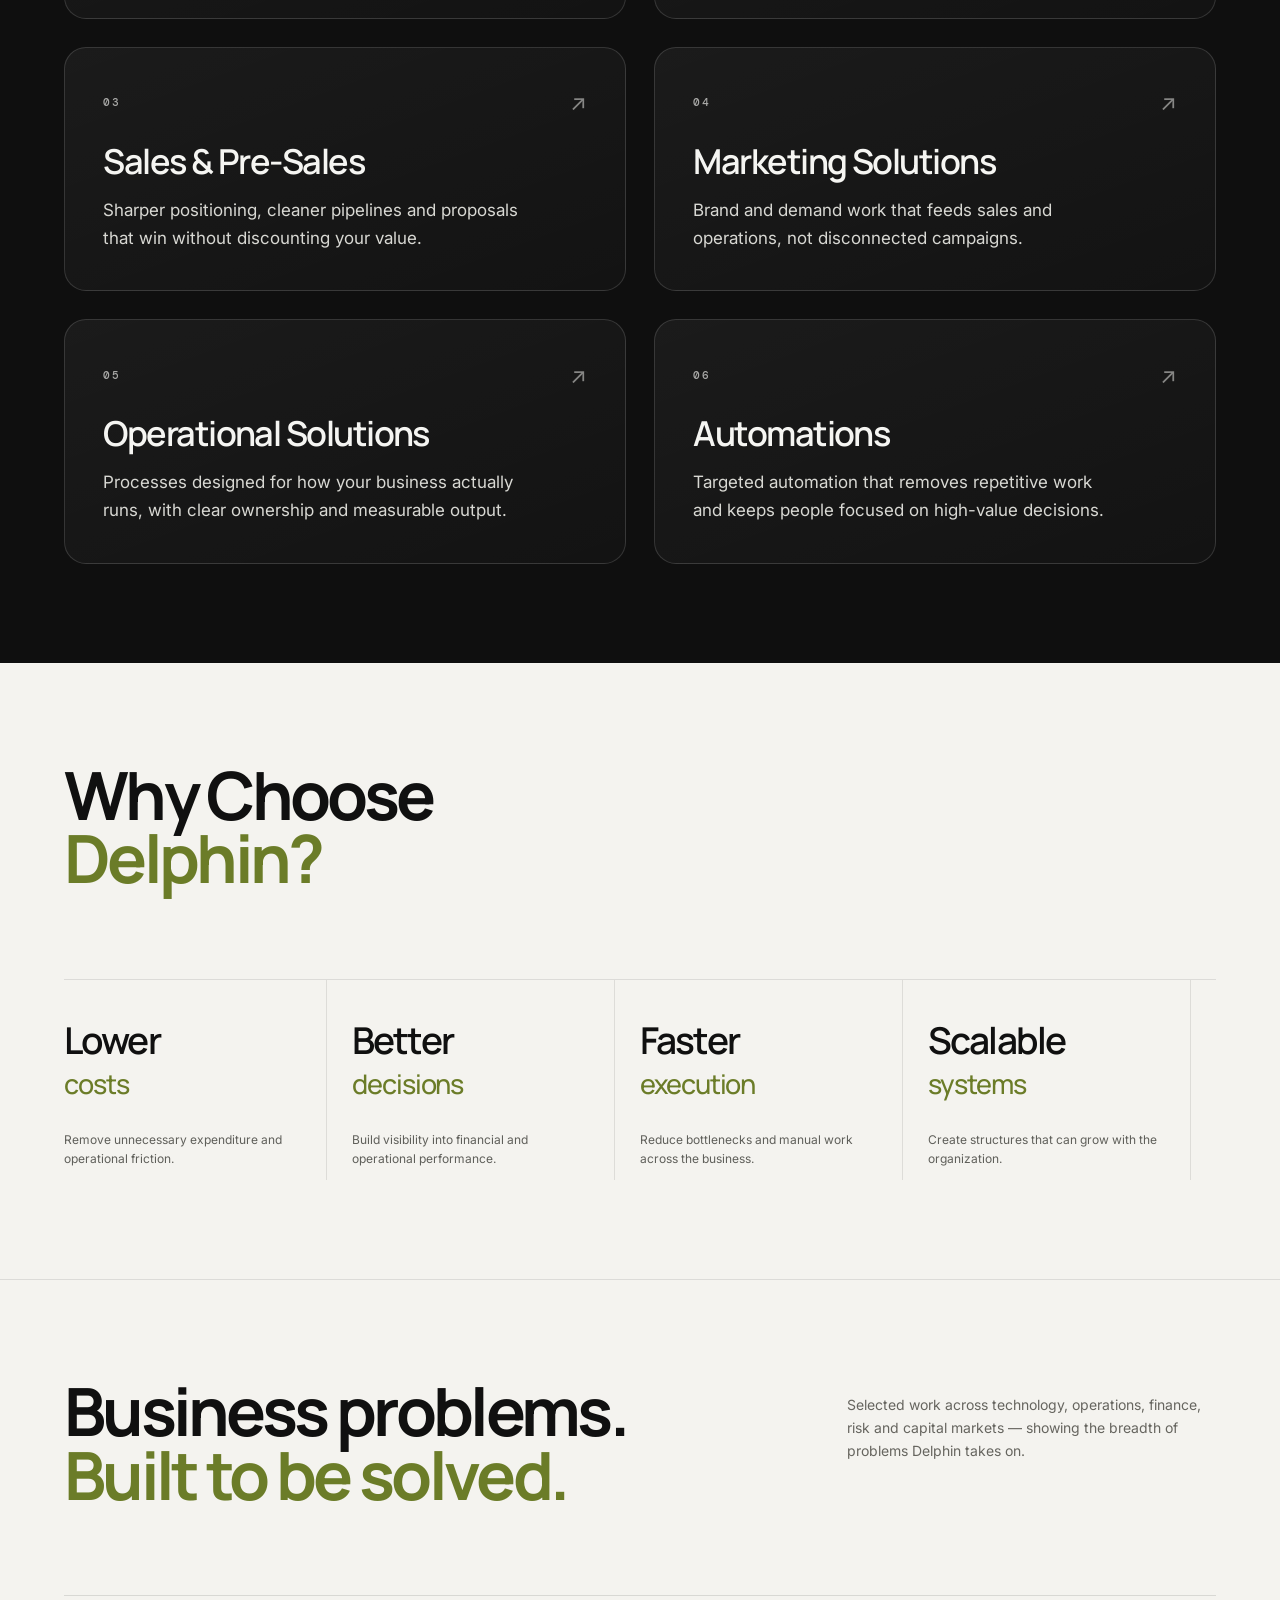
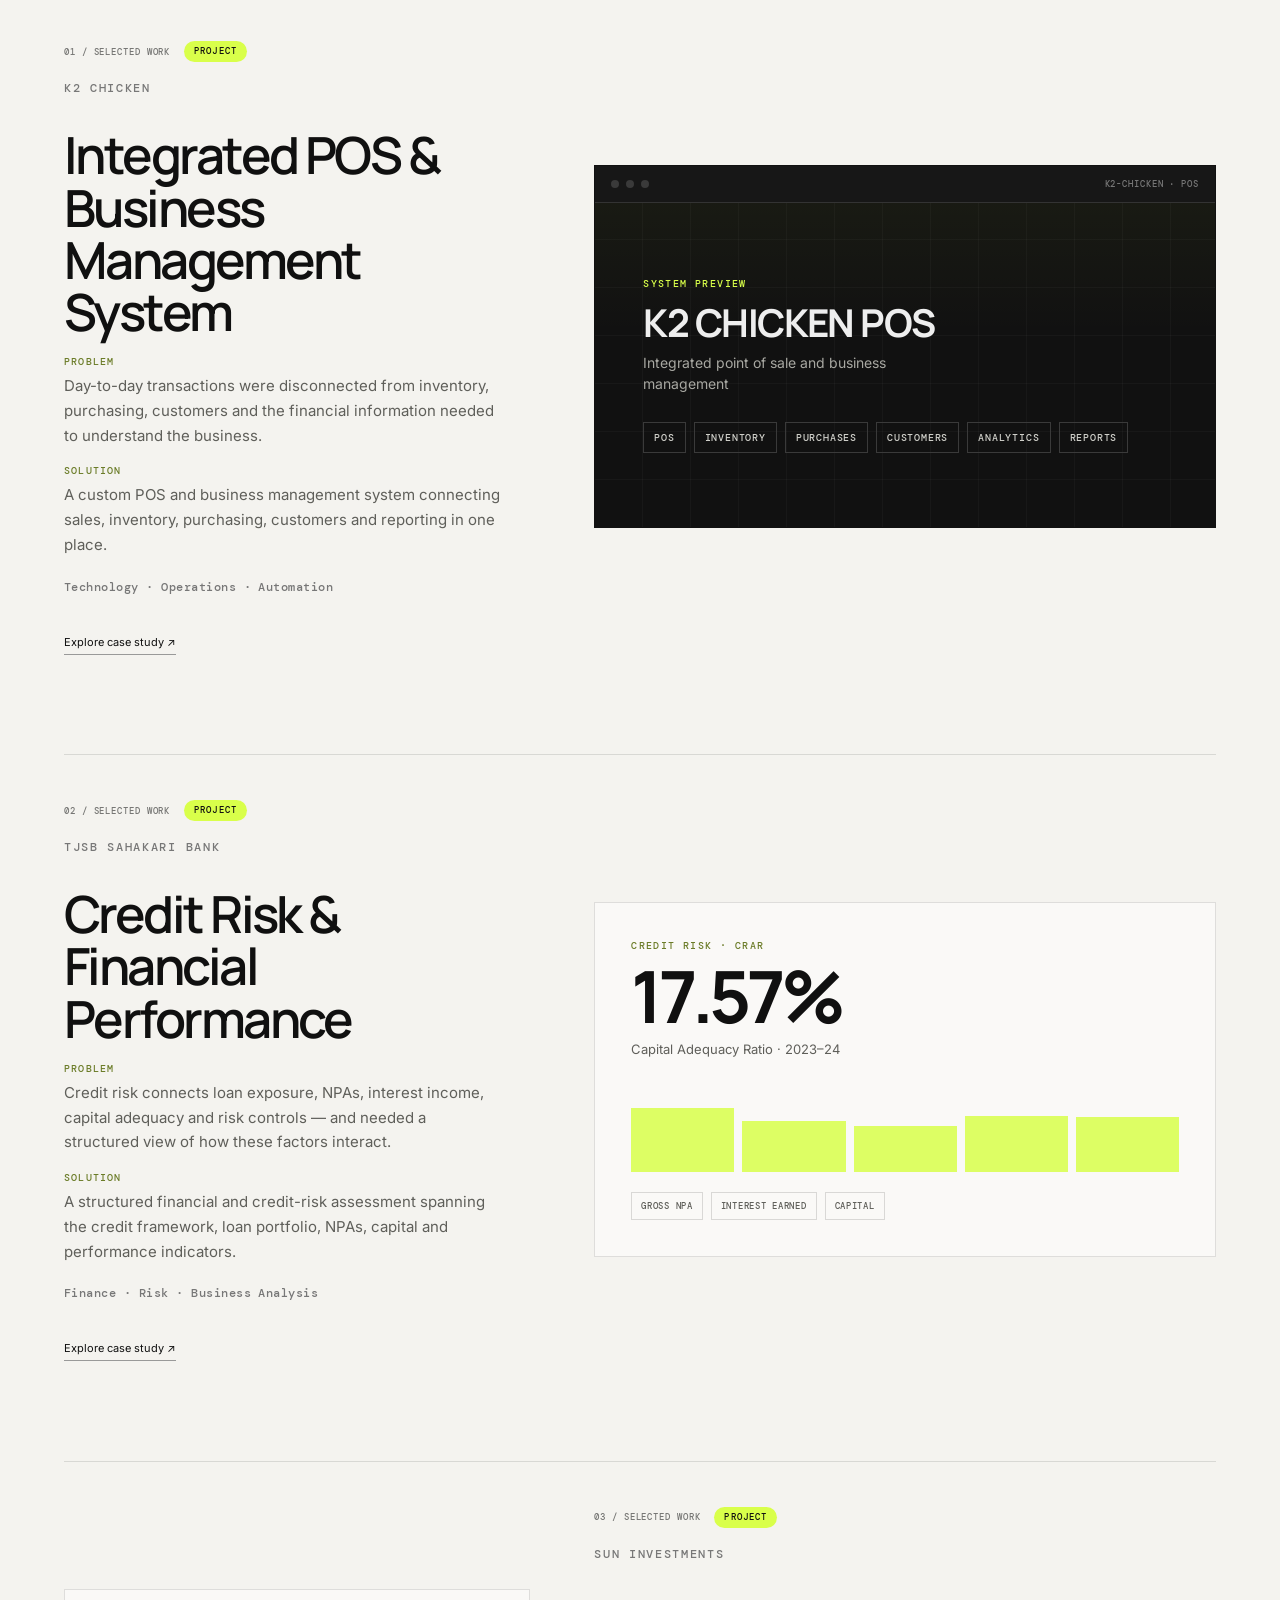
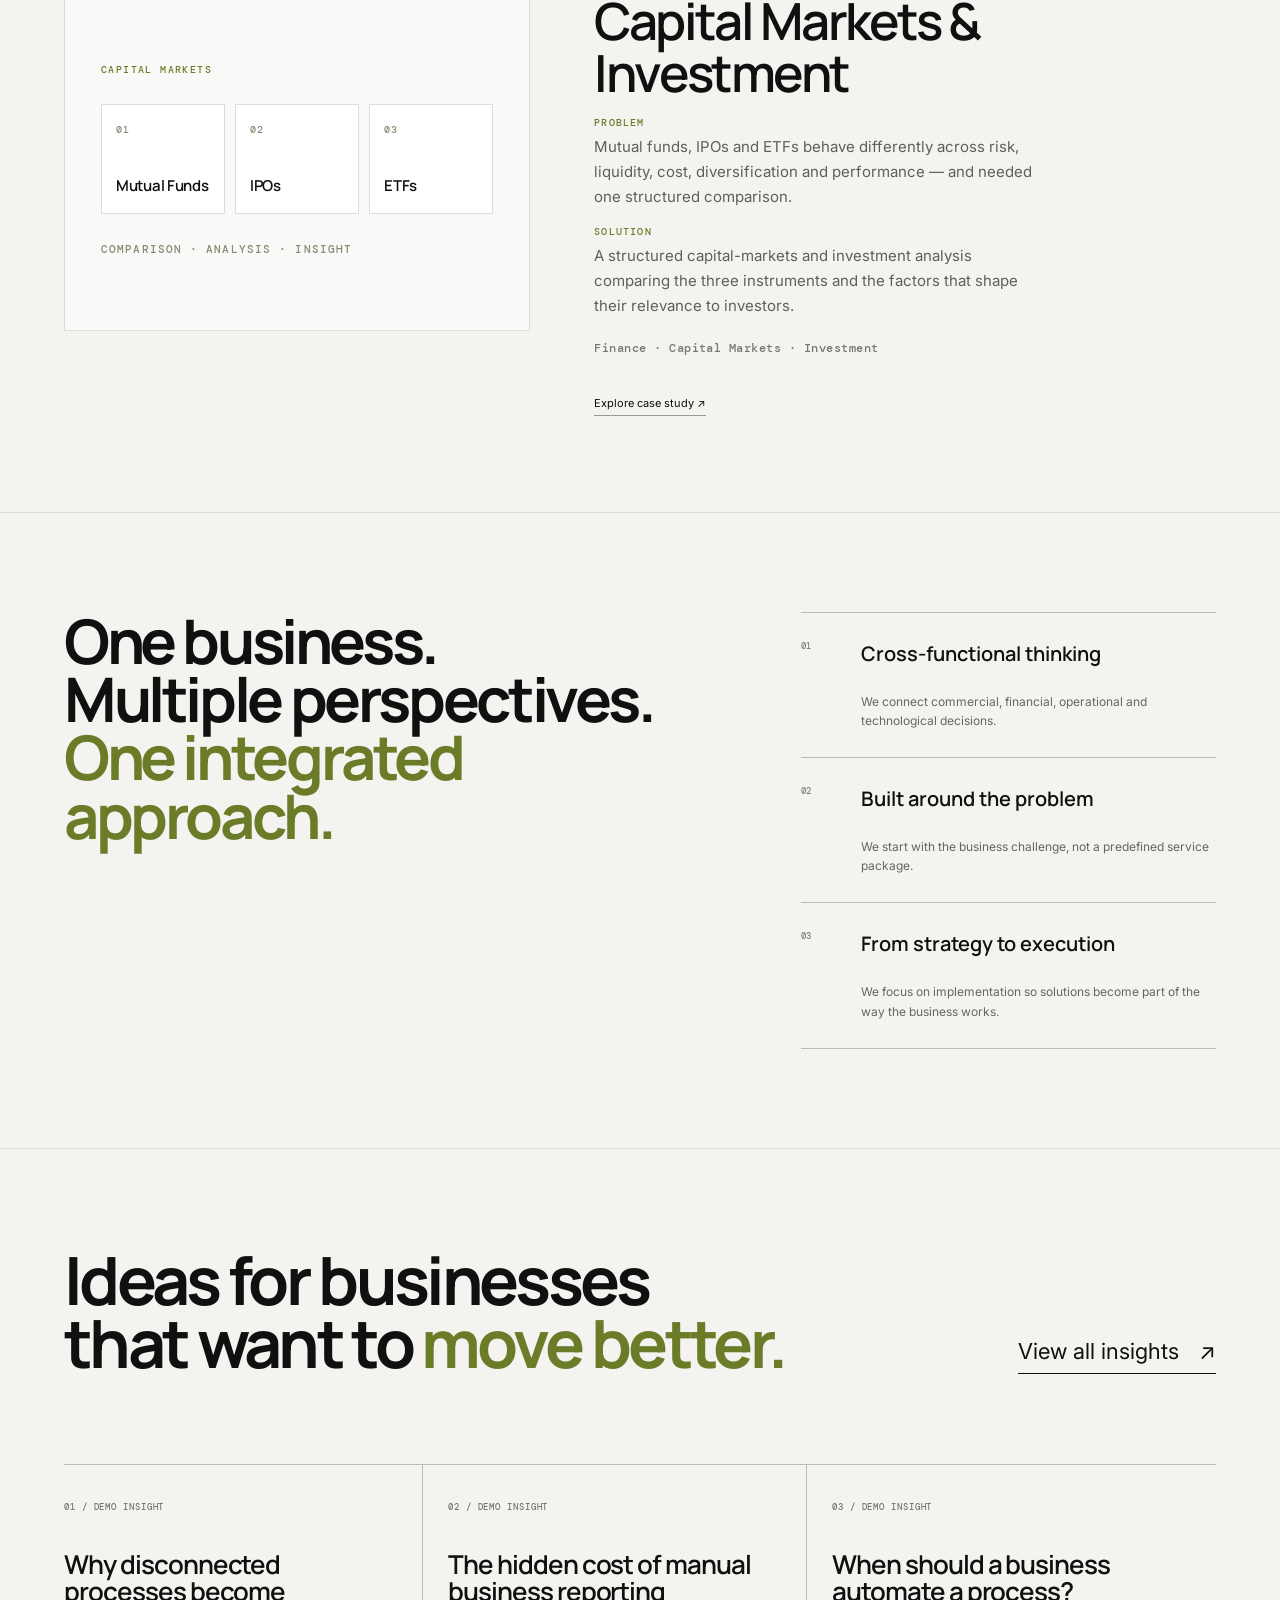
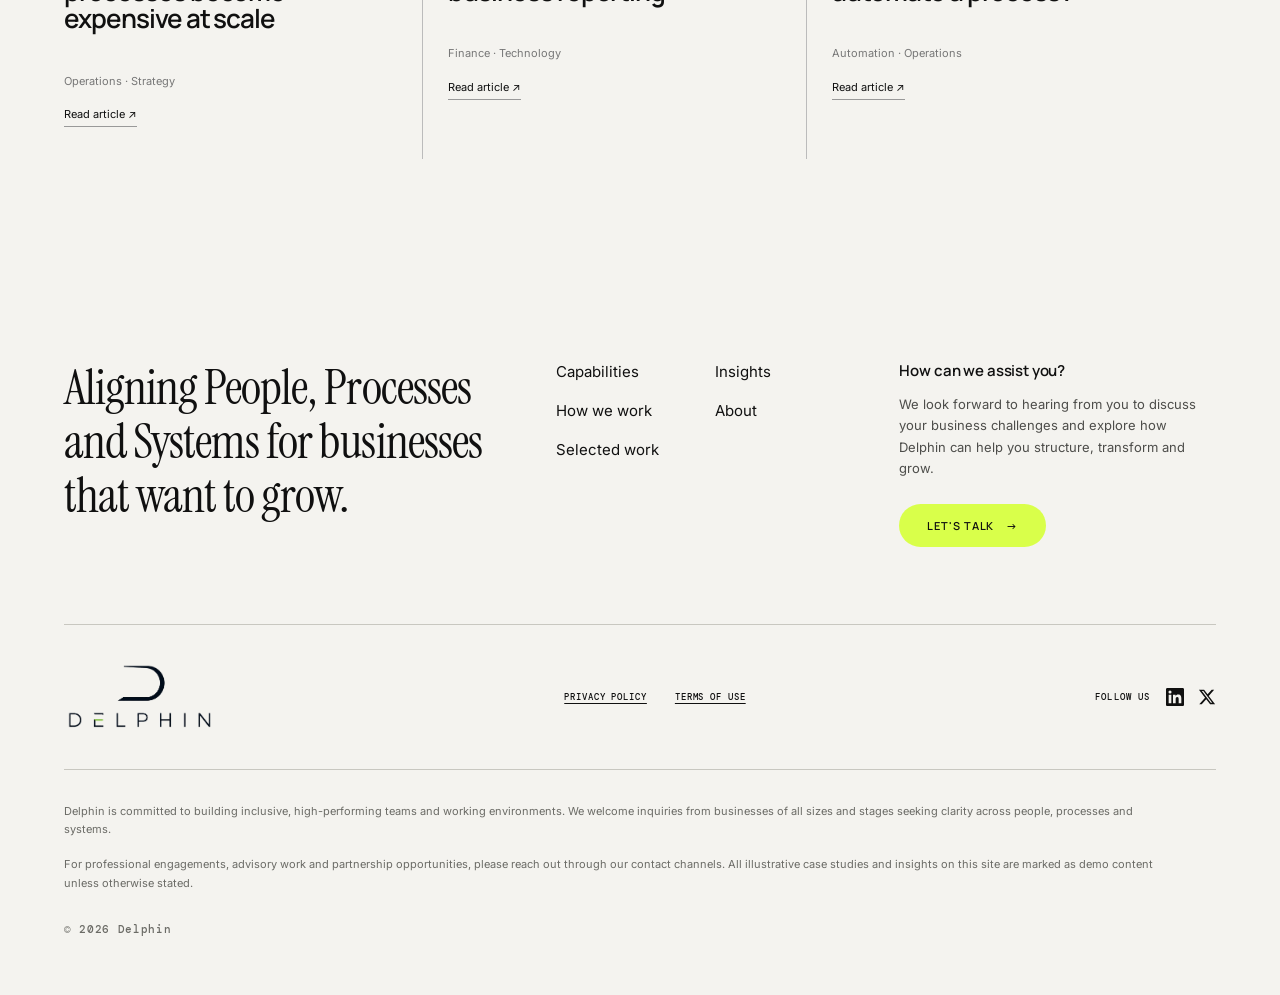
==== commit 2f6df456: "Remove Meet the Founders and harden cross-device layout. Drop the team page and nav links, and fix t" ====
--- a/index.html
+++ b/index.html
@@ -115,7 +115,6 @@
           <a href="#capabilities">Capabilities</a>
           <a href="#method">How we work</a>
           <a href="#work">Selected work</a>
-          <a href="team.html">Meet the Founders</a>
           <a href="#insights">Insights</a>
           <a href="contact.html">Contact</a>
         </nav>
@@ -936,7 +935,6 @@
               <a href="#work">Selected work</a>
             </div>
             <div class="footer-nav-col">
-              <a href="team.html">Meet the Founders</a>
               <a href="#insights">Insights</a>
               <a href="#top">About</a>
             </div>
--- a/styles.css
+++ b/styles.css
@@ -1,5 +1,5 @@
-*{box-sizing:border-box}html{scroll-behavior:smooth;-webkit-text-size-adjust:100%;text-size-adjust:100%}body{margin:0;background:#f4f3ef;color:#101010;font-family:Inter,Arial,sans-serif;overflow-x:hidden}.noise{position:fixed;inset:0;pointer-events:none;opacity:.035;z-index:20;background-image:url("data:image/svg+xml,%3Csvg viewBox='0 0 160 160' xmlns='http://www.w3.org/2000/svg'%3E%3Cfilter id='n'%3E%3CfeTurbulence type='fractalNoise' baseFrequency='.9' numOctaves='3' stitchTiles='stitch'/%3E%3C/filter%3E%3Crect width='100%25' height='100%25' filter='url(%23n)' opacity='.35'/%3E%3C/svg%3E")}.progress{position:fixed;top:0;left:0;width:0;height:3px;background:hsl(73, 100%, 65%);z-index:100}.nav{position:fixed;top:0;left:0;width:100%;height:78px;padding:0 5vw;display:flex;align-items:center;justify-content:space-between;z-index:50;mix-blend-mode:difference;color:#fff}.brand{display:flex;align-items:center;gap:11px;text-decoration:none;color:inherit;font:700 15px/1 Manrope,sans-serif;letter-spacing:.08em}.brand-mark{width:28px;height:28px;border:1px solid currentColor;border-radius:50%;display:grid;place-items:center;font-size:12px}.brand-dot{color:#d9ff4a}.nav-links{display:flex;gap:34px}.nav-links a,.nav-cta{color:inherit;text-decoration:none;font-size:12px}.nav-links a{opacity:.72;transition:.25s}.nav-links a:hover{opacity:1}.nav-cta{border:1px solid rgba(255,255,255,.5);border-radius:100px;padding:12px 17px}.nav-cta span{margin-left:10px}.menu{display:none;background:none;border:0;color:white}.section-light,.section-dark{position:relative;padding:12vh 5vw}.section-dark{background:#0b0b0b;color:#f7f7f3}
-.statement.section-dark{background:#0b0b0b}.section-index{font:500 10px/1 DM Mono,monospace;letter-spacing:.12em;opacity:.5;margin-bottom:4vw}.hero{min-height:100vh;padding:0 5vw;display:block;position:relative;background:#f4f3ef}.eyebrow,.kicker{font:500 11px DM Mono,monospace;letter-spacing:.08em;text-transform:uppercase}.section-dark em,.section-light em{font-style:normal;color:#858a72}.hero-text{font-size:16px;line-height:1.65;max-width:500px;color:#4d4d4a}.hero-actions{display:flex;align-items:center;gap:25px;margin-top:36px}.button{display:inline-flex;align-items:center;gap:30px;text-decoration:none;border-radius:100px;padding:15px 20px;font-size:12px}.button-dark{background:#101010;color:#fff}.button-light{background:#f4f3ef;color:#101010;margin-top:28px}.text-link{color:inherit;text-decoration:none;font-size:22px;border-bottom:1px solid currentColor;padding-bottom:5px}.text-link span{margin-left:14px}.statement{display:flex;flex-direction:column}.statement-grid{display:grid;grid-template-columns:.8fr 1.6fr 1fr;gap:4vw;align-items:end;margin:auto 0}.statement h2,.intro h2,.method h2,.cap-head h2,.work-head h2,.outcome-head h2,.why h2,.team-head h2,.insight-head h2,.contact h2{font:700 clamp(3rem,6.7vw,7.5rem)/.9 Manrope;letter-spacing:-.065em;margin:0}.statement h2 em{color:#d9ff4a}.body-copy{font-size:15px;line-height:1.7;max-width:500px}.connection-map{display:flex;align-items:center;gap:12px;margin-top:auto;padding-top:10vw;font:500 9px DM Mono;letter-spacing:.1em;opacity:.7}.connection-map i{height:1px;background:#777;flex:1}.intro-grid{display:grid;grid-template-columns:1.35fr .8fr;gap:10vw}.large-copy{font:500 26px/1.25 Manrope;letter-spacing:-.025em;max-width:500px}.muted{color:#65655f;margin:30px 0}.method{background:#f4f3ef}.method-head{display:grid;grid-template-columns:1.2fr .7fr;gap:10vw;margin-bottom:7vw}.method-head p,.cap-head p,.work-head p,.team-head p{max-width:420px;line-height:1.65;color:#66655f;font-size:14px}.method-list{border-top:1px solid #bdbdb5}.method-item{display:grid;grid-template-columns:90px 1fr 1.4fr 30px;gap:30px;align-items:center;padding:27px 0;border-bottom:1px solid #bdbdb5;transition:.35s}.method-item:hover,.method-item.active{padding-left:18px;background:rgba(255,255,255,.25)}.method-number,.cap-num,.work-info>span,.person>span,.insight-grid span{font:500 9px DM Mono;letter-spacing:.1em;opacity:.55}.method-item h3{font:600 28px Manrope;letter-spacing:-.04em;margin:0}.method-item p{font-size:13px;line-height:1.5;max-width:430px;margin:0;color:#65655f}.method-arrow{font-size:18px}.capabilities{padding-bottom:12vw}.cap-head{display:grid;grid-template-columns:1.2fr .7fr;gap:10vw;margin-bottom:7vw}.cap-list{border-top:1px solid #444}.cap-item{display:grid;grid-template-columns:70px 1fr 1.1fr 40px;align-items:center;gap:25px;border-bottom:1px solid #444;padding:31px 0;transition:.45s cubic-bezier(.2,.7,.2,1);cursor:pointer}.cap-item:hover{padding:45px 25px;background:#171717}.cap-item h3{font:600 27px Manrope;letter-spacing:-.045em;margin:0}.cap-item p{font-size:12px;line-height:1.55;color:#a8a8a2;margin:0}.cap-arrow{font-size:20px;transition:.35s}.cap-item:hover .cap-arrow{transform:translate(5px,-5px);color:#d9ff4a}.work-head{display:grid;grid-template-columns:1.2fr .65fr;gap:8vw;margin-bottom:7vw}.work-list{display:flex;flex-direction:column;gap:8vw}.work-card{display:grid;grid-template-columns:1.35fr .75fr;gap:5vw;align-items:center}.work-card.reverse{grid-template-columns:.75fr 1.35fr}.work-card.reverse .work-visual{order:2}.work-card.reverse .work-info{order:1}.work-visual{min-height:480px;background:#deddd5;display:grid;place-items:center;overflow:hidden}.demo-window{width:78%;min-height:285px;background:#111;color:#eee;padding:25px;box-shadow:0 30px 80px rgba(0,0,0,.18);transform:rotate(-2deg);transition:.6s}.work-card:hover .demo-window{transform:rotate(0) scale(1.025)}.demo-top{display:flex;justify-content:space-between;border-bottom:1px solid #444;padding-bottom:13px;font:500 8px DM Mono;letter-spacing:.08em}.demo-top span:last-child{color:#d9ff4a}.metric-row{display:grid;grid-template-columns:repeat(3,1fr);gap:10px;padding:40px 0}.metric-row small{display:block;color:#777;font:8px DM Mono}.metric-row strong{font:600 29px Manrope;display:block;margin-top:6px}.flow{display:flex;align-items:center;gap:8px;flex-wrap:wrap;font:8px DM Mono;color:#bdbdb8}.flow span{border:1px solid #444;padding:8px}.flow i{font-style:normal;color:#d9ff4a}.work-info>span{display:block}.work-info h3{font:600 38px/.98 Manrope;letter-spacing:-.05em;margin:22px 0}.work-info p{font-size:12px;color:#777;margin-bottom:32px}.work-info a,.insight-grid a{font-size:11px;color:inherit;text-decoration:none;border-bottom:1px solid #999;padding-bottom:5px}.bars{height:175px;display:flex;align-items:end;gap:9px;padding:25px 0}.bars i{display:block;flex:1;background:#d9ff4a;opacity:.8;min-height:8px}.demo-footer{display:grid;grid-template-columns:1fr 1fr 1fr 1fr;gap:10px;border-top:1px solid #444;padding-top:14px;font:8px DM Mono}.demo-footer strong{font-size:12px}.auto-flow{display:flex;flex-direction:column;align-items:center;gap:7px;padding:23px 0;font:9px DM Mono}.auto-flow b{font-weight:400;border:1px solid #444;width:62%;padding:9px;text-align:center}.auto-flow i{font-style:normal;color:#d9ff4a}.outcome-head{margin-bottom:8vw}.outcome-grid{display:grid;grid-template-columns:repeat(4,1fr);border-top:1px solid #444}.outcome-grid article{padding:35px 25px 0 0;border-right:1px solid #444;margin-right:25px}.outcome-grid article:last-child{border:0}.outcome-grid strong{display:block;font:600 37px Manrope;letter-spacing:-.05em}.outcome-grid span{display:block;font:500 27px Manrope;color:#d9ff4a;letter-spacing:-.04em}.outcome-grid p{font-size:12px;color:#999;line-height:1.6;margin-top:28px}.why-grid{display:grid;grid-template-columns:1.2fr .8fr;gap:9vw}.why h2{font-size:clamp(3.2rem,5.6vw,6rem)}.why-points{border-top:1px solid #bbb}.why-points>div{display:grid;grid-template-columns:45px 1fr;gap:15px;padding:27px 0;border-bottom:1px solid #bbb}.why-points span{font:500 9px DM Mono;opacity:.5}.why-points h3{font:600 20px Manrope;margin:0}.why-points p{font-size:12px;color:#666;line-height:1.6;margin:10px 0 0;grid-column:2}.team-head{display:grid;grid-template-columns:1.2fr .7fr;gap:10vw;margin-bottom:8vw}.team-grid{display:grid;grid-template-columns:repeat(4,1fr);gap:18px}.person{border-top:1px solid #444;padding-top:18px;position:relative}.avatar{height:250px;margin:22px 0;background:linear-gradient(135deg,#202020,#343434);display:grid;place-items:center;font:700 55px Manrope;color:#777;letter-spacing:-.08em}.person h3{font:600 19px Manrope;margin:0}.person p{font-size:11px;color:#888}.insight-head{display:flex;justify-content:space-between;align-items:end;gap:40px;margin-bottom:7vw}.insight-grid{display:grid;grid-template-columns:repeat(3,1fr);border-top:1px solid #bbb}.insight-grid article{padding:27px 25px 35px 0;border-right:1px solid #bbb;margin-right:25px}.insight-grid article:last-child{border:0}.insight-grid h3{font:600 26px/1.05 Manrope;letter-spacing:-.04em;margin:35px 0 40px}.insight-grid p{font-size:11px;color:#777}.contact{display:grid;place-items:center;text-align:center;padding:12vh 5vw}.contact-inner{max-width:1100px}.contact h2{font-size:clamp(3.4rem,7vw,7.5rem);margin-top:35px}.contact-inner>p:not(.eyebrow){font:500 25px Manrope;color:#d9ff4a}.footer{padding-top:50px;padding-bottom:35px}.footer-top{display:flex;justify-content:space-between;align-items:center;padding-bottom:45px;border-bottom:1px solid #333}.footer-top p{font-size:11px;color:#888}.footer-bottom{display:flex;justify-content:space-between;gap:20px;padding-top:25px;font:9px DM Mono;color:#777}.footer-bottom a{color:#fff;text-decoration:none}.reveal{opacity:0;transform:translateY(12px);transition:opacity .7s ease,transform .7s cubic-bezier(.2,.7,.2,1)}.reveal.visible{opacity:1;transform:none}@media(max-width:900px){.nav-links,.nav-cta{display:none}.menu{display:flex;flex-direction:column;gap:5px}.menu span{display:block;width:24px;height:1px;background:white}.statement-grid,.intro-grid,.method-head,.cap-head,.work-head,.why-grid,.team-head{grid-template-columns:1fr;gap:35px}.statement-grid{margin-top:10vw}.connection-map{overflow:hidden;white-space:nowrap}.connection-map i{min-width:40px}.method-item{grid-template-columns:55px 1fr 25px}.method-item p{grid-column:2}.cap-item{grid-template-columns:50px 1fr 30px}.cap-item p{grid-column:2}.work-card,.work-card.reverse{grid-template-columns:1fr}.work-card.reverse .work-visual,.work-card.reverse .work-info{order:initial}.work-visual{min-height:350px}.outcome-grid{grid-template-columns:1fr 1fr;gap:0}.outcome-grid article{padding-bottom:35px;border-bottom:1px solid #444}.team-grid{grid-template-columns:1fr 1fr}.avatar{height:200px}.insight-grid{grid-template-columns:1fr}.insight-grid article{border-right:0;border-bottom:1px solid #bbb;margin:0}.footer-top,.footer-bottom{flex-direction:column;align-items:flex-start}}@media(max-width:560px){.hero-text{font-size:14px}.hero-actions{flex-wrap:wrap}.statement-grid{margin-top:6vw}.statement h2{font-size:3.5rem}.method-item h3{font-size:22px}.cap-item h3{font-size:22px}.work-info h3{font-size:31px}.outcome-grid{grid-template-columns:1fr}.team-grid{grid-template-columns:1fr}.insight-head{display:block}.insight-head .text-link{display:inline-block;margin-top:25px}.contact h2{font-size:3.5rem}.footer-top p{line-height:1.6}.nav{padding:0 6vw}}
+*{box-sizing:border-box}html{scroll-behavior:smooth;-webkit-text-size-adjust:100%;text-size-adjust:100%}body{margin:0;background:#f4f3ef;color:#101010;font-family:Inter,system-ui,-apple-system,"Segoe UI",Roboto,Arial,sans-serif;overflow-x:hidden;line-height:1.5}img,svg,video{max-width:100%;height:auto}.noise{position:fixed;inset:0;pointer-events:none;opacity:.035;z-index:20;background-image:url("data:image/svg+xml,%3Csvg viewBox='0 0 160 160' xmlns='http://www.w3.org/2000/svg'%3E%3Cfilter id='n'%3E%3CfeTurbulence type='fractalNoise' baseFrequency='.9' numOctaves='3' stitchTiles='stitch'/%3E%3C/filter%3E%3Crect width='100%25' height='100%25' filter='url(%23n)' opacity='.35'/%3E%3C/svg%3E")}.progress{position:fixed;top:0;left:0;width:0;height:3px;background:hsl(73, 100%, 65%);z-index:100}.nav{position:fixed;top:0;left:0;width:100%;height:78px;padding:0 5vw;display:flex;align-items:center;justify-content:space-between;z-index:50;mix-blend-mode:difference;color:#fff}.brand{display:flex;align-items:center;gap:11px;text-decoration:none;color:inherit;font:700 15px/1 Manrope,sans-serif;letter-spacing:.08em}.brand-mark{width:28px;height:28px;border:1px solid currentColor;border-radius:50%;display:grid;place-items:center;font-size:12px}.brand-dot{color:#d9ff4a}.nav-links{display:flex;gap:34px}.nav-links a,.nav-cta{color:inherit;text-decoration:none;font-size:12px}.nav-links a{opacity:.72;transition:.25s}.nav-links a:hover{opacity:1}.nav-cta{border:1px solid rgba(255,255,255,.5);border-radius:100px;padding:12px 17px}.nav-cta span{margin-left:10px}.menu{display:none;background:none;border:0;color:white}.section-light,.section-dark{position:relative;padding:12vh 5vw}.section-dark{background:#0b0b0b;color:#f7f7f3}
+.statement.section-dark{background:#0b0b0b}.section-index{font:500 10px/1 DM Mono,monospace;letter-spacing:.12em;opacity:.5;margin-bottom:4vw}.hero{min-height:100svh;padding:0 5vw;display:block;position:relative;background:#f4f3ef}.eyebrow,.kicker{font:500 11px DM Mono,monospace;letter-spacing:.08em;text-transform:uppercase}.section-dark em,.section-light em{font-style:normal;color:#858a72}.hero-text{font-size:16px;line-height:1.65;max-width:500px;color:#4d4d4a}.hero-actions{display:flex;align-items:center;gap:25px;margin-top:36px}.button{display:inline-flex;align-items:center;gap:30px;text-decoration:none;border-radius:100px;padding:15px 20px;font-size:12px}.button-dark{background:#101010;color:#fff}.button-light{background:#f4f3ef;color:#101010;margin-top:28px}.text-link{color:inherit;text-decoration:none;font-size:22px;border-bottom:1px solid currentColor;padding-bottom:5px}.text-link span{margin-left:14px}.statement{display:flex;flex-direction:column}.statement-grid{display:grid;grid-template-columns:.8fr 1.6fr 1fr;gap:4vw;align-items:end;margin:auto 0}.statement h2,.intro h2,.method h2,.cap-head h2,.work-head h2,.outcome-head h2,.why h2,.team-head h2,.insight-head h2,.contact h2{font:700 clamp(2.4rem,5.2vw,5.5rem)/.95 Manrope,system-ui,sans-serif;letter-spacing:-.055em;margin:0}.statement h2 em{color:#d9ff4a}.body-copy{font-size:15px;line-height:1.7;max-width:500px}.connection-map{display:flex;align-items:center;gap:12px;margin-top:auto;padding-top:10vw;font:500 9px DM Mono;letter-spacing:.1em;opacity:.7}.connection-map i{height:1px;background:#777;flex:1}.intro-grid{display:grid;grid-template-columns:1.35fr .8fr;gap:10vw}.large-copy{font:500 26px/1.25 Manrope;letter-spacing:-.025em;max-width:500px}.muted{color:#65655f;margin:30px 0}.method{background:#f4f3ef}.method-head{display:grid;grid-template-columns:1.2fr .7fr;gap:10vw;margin-bottom:7vw}.method-head p,.cap-head p,.work-head p,.team-head p{max-width:420px;line-height:1.65;color:#66655f;font-size:14px}.method-list{border-top:1px solid #bdbdb5}.method-item{display:grid;grid-template-columns:90px 1fr 1.4fr 30px;gap:30px;align-items:center;padding:27px 0;border-bottom:1px solid #bdbdb5;transition:.35s}.method-item:hover,.method-item.active{padding-left:18px;background:rgba(255,255,255,.25)}.method-number,.cap-num,.work-info>span,.person>span,.insight-grid span{font:500 9px DM Mono;letter-spacing:.1em;opacity:.55}.method-item h3{font:600 28px Manrope;letter-spacing:-.04em;margin:0}.method-item p{font-size:13px;line-height:1.5;max-width:430px;margin:0;color:#65655f}.method-arrow{font-size:18px}.capabilities{padding-bottom:12vw}.cap-head{display:grid;grid-template-columns:1.2fr .7fr;gap:10vw;margin-bottom:7vw}.cap-list{border-top:1px solid #444}.cap-item{display:grid;grid-template-columns:70px 1fr 1.1fr 40px;align-items:center;gap:25px;border-bottom:1px solid #444;padding:31px 0;transition:.45s cubic-bezier(.2,.7,.2,1);cursor:pointer}.cap-item:hover{padding:45px 25px;background:#171717}.cap-item h3{font:600 27px Manrope;letter-spacing:-.045em;margin:0}.cap-item p{font-size:12px;line-height:1.55;color:#a8a8a2;margin:0}.cap-arrow{font-size:20px;transition:.35s}.cap-item:hover .cap-arrow{transform:translate(5px,-5px);color:#d9ff4a}.work-head{display:grid;grid-template-columns:1.2fr .65fr;gap:8vw;margin-bottom:7vw}.work-list{display:flex;flex-direction:column;gap:8vw}.work-card{display:grid;grid-template-columns:1.35fr .75fr;gap:5vw;align-items:center}.work-card.reverse{grid-template-columns:.75fr 1.35fr}.work-card.reverse .work-visual{order:2}.work-card.reverse .work-info{order:1}.work-visual{min-height:480px;background:#deddd5;display:grid;place-items:center;overflow:hidden}.demo-window{width:78%;min-height:285px;background:#111;color:#eee;padding:25px;box-shadow:0 30px 80px rgba(0,0,0,.18);transform:rotate(-2deg);transition:.6s}.work-card:hover .demo-window{transform:rotate(0) scale(1.025)}.demo-top{display:flex;justify-content:space-between;border-bottom:1px solid #444;padding-bottom:13px;font:500 8px DM Mono;letter-spacing:.08em}.demo-top span:last-child{color:#d9ff4a}.metric-row{display:grid;grid-template-columns:repeat(3,1fr);gap:10px;padding:40px 0}.metric-row small{display:block;color:#777;font:8px DM Mono}.metric-row strong{font:600 29px Manrope;display:block;margin-top:6px}.flow{display:flex;align-items:center;gap:8px;flex-wrap:wrap;font:8px DM Mono;color:#bdbdb8}.flow span{border:1px solid #444;padding:8px}.flow i{font-style:normal;color:#d9ff4a}.work-info>span{display:block}.work-info h3{font:600 38px/.98 Manrope;letter-spacing:-.05em;margin:22px 0}.work-info p{font-size:12px;color:#777;margin-bottom:32px}.work-info a,.insight-grid a{font-size:11px;color:inherit;text-decoration:none;border-bottom:1px solid #999;padding-bottom:5px}.bars{height:175px;display:flex;align-items:end;gap:9px;padding:25px 0}.bars i{display:block;flex:1;background:#d9ff4a;opacity:.8;min-height:8px}.demo-footer{display:grid;grid-template-columns:1fr 1fr 1fr 1fr;gap:10px;border-top:1px solid #444;padding-top:14px;font:8px DM Mono}.demo-footer strong{font-size:12px}.auto-flow{display:flex;flex-direction:column;align-items:center;gap:7px;padding:23px 0;font:9px DM Mono}.auto-flow b{font-weight:400;border:1px solid #444;width:62%;padding:9px;text-align:center}.auto-flow i{font-style:normal;color:#d9ff4a}.outcome-head{margin-bottom:8vw}.outcome-grid{display:grid;grid-template-columns:repeat(4,1fr);border-top:1px solid #444}.outcome-grid article{padding:35px 25px 0 0;border-right:1px solid #444;margin-right:25px}.outcome-grid article:last-child{border:0}.outcome-grid strong{display:block;font:600 37px Manrope;letter-spacing:-.05em}.outcome-grid span{display:block;font:500 27px Manrope;color:#d9ff4a;letter-spacing:-.04em}.outcome-grid p{font-size:12px;color:#999;line-height:1.6;margin-top:28px}.why-grid{display:grid;grid-template-columns:1.2fr .8fr;gap:9vw}.why h2{font-size:clamp(2.4rem,4.8vw,4.8rem)}.why-points{border-top:1px solid #bbb}.why-points>div{display:grid;grid-template-columns:45px 1fr;gap:15px;padding:27px 0;border-bottom:1px solid #bbb}.why-points span{font:500 9px DM Mono;opacity:.5}.why-points h3{font:600 20px Manrope;margin:0}.why-points p{font-size:12px;color:#666;line-height:1.6;margin:10px 0 0;grid-column:2}.team-head{display:grid;grid-template-columns:1.2fr .7fr;gap:10vw;margin-bottom:8vw}.team-grid{display:grid;grid-template-columns:repeat(4,1fr);gap:18px}.person{border-top:1px solid #444;padding-top:18px;position:relative}.avatar{height:250px;margin:22px 0;background:linear-gradient(135deg,#202020,#343434);display:grid;place-items:center;font:700 55px Manrope;color:#777;letter-spacing:-.08em}.person h3{font:600 19px Manrope;margin:0}.person p{font-size:11px;color:#888}.insight-head{display:flex;justify-content:space-between;align-items:end;gap:40px;margin-bottom:7vw}.insight-grid{display:grid;grid-template-columns:repeat(3,1fr);border-top:1px solid #bbb}.insight-grid article{padding:27px 25px 35px 0;border-right:1px solid #bbb;margin-right:25px}.insight-grid article:last-child{border:0}.insight-grid h3{font:600 26px/1.05 Manrope;letter-spacing:-.04em;margin:35px 0 40px}.insight-grid p{font-size:11px;color:#777}.contact{display:grid;place-items:center;text-align:center;padding:12vh 5vw}.contact-inner{max-width:1100px}.contact h2{font-size:clamp(2.5rem,5.5vw,5rem);margin-top:35px}.contact-inner>p:not(.eyebrow){font:500 25px Manrope;color:#d9ff4a}.footer{padding-top:50px;padding-bottom:35px}.footer-top{display:flex;justify-content:space-between;align-items:center;padding-bottom:45px;border-bottom:1px solid #333}.footer-top p{font-size:11px;color:#888}.footer-bottom{display:flex;justify-content:space-between;gap:20px;padding-top:25px;font:9px DM Mono;color:#777}.footer-bottom a{color:#fff;text-decoration:none}.reveal{opacity:0;transform:translateY(12px);transition:opacity .7s ease,transform .7s cubic-bezier(.2,.7,.2,1)}.reveal.visible{opacity:1;transform:none}@media(max-width:900px){.nav-links,.nav-cta{display:none}.menu{display:flex;flex-direction:column;gap:5px}.menu span{display:block;width:24px;height:1px;background:white}.statement-grid,.intro-grid,.method-head,.cap-head,.work-head,.why-grid,.team-head{grid-template-columns:1fr;gap:35px}.statement-grid{margin-top:10vw}.connection-map{overflow:hidden;white-space:nowrap}.connection-map i{min-width:40px}.method-item{grid-template-columns:55px 1fr 25px}.method-item p{grid-column:2}.cap-item{grid-template-columns:50px 1fr 30px}.cap-item p{grid-column:2}.work-card,.work-card.reverse{grid-template-columns:1fr}.work-card.reverse .work-visual,.work-card.reverse .work-info{order:initial}.work-visual{min-height:350px}.outcome-grid{grid-template-columns:1fr 1fr;gap:0}.outcome-grid article{padding-bottom:35px;border-bottom:1px solid #444}.team-grid{grid-template-columns:1fr 1fr}.avatar{height:200px}.insight-grid{grid-template-columns:1fr}.insight-grid article{border-right:0;border-bottom:1px solid #bbb;margin:0}.footer-top,.footer-bottom{flex-direction:column;align-items:flex-start}}@media(max-width:560px){.hero-text{font-size:14px}.hero-actions{flex-wrap:wrap}.statement-grid{margin-top:6vw}.statement h2{font-size:clamp(2.2rem,9vw,3rem)}.method-item h3{font-size:22px}.cap-item h3{font-size:22px}.work-info h3{font-size:31px}.outcome-grid{grid-template-columns:1fr}.team-grid{grid-template-columns:1fr}.insight-head{display:block}.insight-head .text-link{display:inline-block;margin-top:25px}.contact h2{font-size:clamp(2.2rem,9vw,3rem)}.footer-top p{line-height:1.6}.nav{padding:0 6vw}}
 
 /* BCG-style footer */
 .site-footer{background:#f4f3ef;color:#101010;padding:0 5vw 40px}
@@ -404,7 +404,7 @@
   transition:opacity .8s ease;
 }
 .hero-welcome{
-  font:500 clamp(20px,1.2vw,13px) DM Mono,monospace;
+  font:500 clamp(11px,1.15vw,13px) DM Mono,ui-monospace,monospace;
   letter-spacing:.28em;
   text-transform:uppercase;
   color:#858a72;
@@ -414,7 +414,7 @@
   transition:opacity .7s ease,transform .7s ease;
 }
 .hero-brand{
-  font:500 clamp(3rem,9.5vw,5.25rem)/1 Manrope,sans-serif;
+  font:500 clamp(2.6rem,8vw,5.25rem)/1 Manrope,system-ui,sans-serif;
   letter-spacing:.34em;
   text-transform:uppercase;
   color:#010a14;
@@ -425,7 +425,7 @@
   transition:opacity .8s ease,transform .8s ease;
 }
 .hero-tagline{
-  font:400 clamp(3.75rem,2.8vw,1.85rem)/1.4 "Instrument Serif",Georgia,serif;
+  font:400 clamp(1.25rem,2.6vw,1.85rem)/1.4 "Instrument Serif",Georgia,"Times New Roman",serif;
   letter-spacing:-.01em;
   color:#101010;
   margin:clamp(20px,3vh,28px) 0 0;
@@ -764,7 +764,7 @@
   padding:0;
   overflow:visible;
   position:relative;
-  min-height:calc(100vh + 5 * 42vh + 32vh);
+  min-height:calc(100svh + 5 * 42svh + 32svh);
 }
 main.site-flow > section.method-journey > *{
   max-width:none;
@@ -775,14 +775,14 @@
   pointer-events:none;
 }
 .method-journey__placeholder.is-active{
-  height:calc(100vh - 78px);
+  height:calc(100svh - 78px);
 }
 .method-journey__pin{
   position:relative;
   top:0;
   width:100%;
-  height:calc(100vh - 78px);
-  min-height:600px;
+  height:calc(100svh - 78px);
+  min-height:min(600px,100svh - 78px);
   display:flex;
   align-items:stretch;
   padding:clamp(20px,3vh,32px) clamp(24px,4vw,64px);
@@ -803,7 +803,7 @@
   right:0;
   bottom:0;
   top:auto;
-  height:calc(100vh - 78px);
+  height:calc(100svh - 78px);
 }
 .method-journey__grid{
   display:grid;
@@ -1288,8 +1288,8 @@
   opacity:.55;
 }
 .team-page .team-head h1{
-  font:700 clamp(3rem,6.7vw,7.5rem)/.9 Manrope,sans-serif;
-  letter-spacing:-.065em;
+  font:700 clamp(2.4rem,5.2vw,5.5rem)/.95 Manrope,system-ui,sans-serif;
+  letter-spacing:-.055em;
   margin:0 0 24px;
 }
 .team-page .team-head h1 em{font-style:normal;color:#858a72}
@@ -2828,3 +2828,62 @@
   .case-chart__bar{height:var(--h)!important}
   .case-chart__value{opacity:1!important;transform:none!important}
 }
+
+/* ============================================================
+   Cross-platform hardening (Mac / Windows / phone)
+   ============================================================ */
+html,body{width:100%;max-width:100%}
+main.site-flow,
+.site-footer,
+.legal-page,
+.case-study{
+  overflow-x:clip;
+}
+.work-info--featured h3,
+.work-ps dd,
+.case-hero h1,
+.case-section__head h2,
+.legal-hero h1{
+  overflow-wrap:anywhere;
+  word-break:break-word;
+}
+.footer-legal a{white-space:normal}
+.nav-pill-left,
+.nav-pill-right{
+  max-width:calc(50vw - 16px);
+}
+.nav-pill-left .brand-logo{
+  max-width:min(140px,28vw);
+  height:auto;
+  max-height:52px;
+}
+@media(max-width:900px){
+  .nav-pill-left .brand-logo{max-height:40px}
+  main.site-flow > section:not(.hero){
+    padding-left:clamp(16px,5vw,40px);
+    padding-right:clamp(16px,5vw,40px);
+  }
+  .work-info h3{font-size:clamp(1.6rem,7vw,2.2rem)!important}
+  .insight-grid h3{font-size:clamp(1.3rem,5vw,1.7rem)}
+  .large-copy{font-size:clamp(18px,4.5vw,24px)}
+}
+@media(max-width:560px){
+  .nav-pill-left{max-width:58vw}
+  .nav-pill-right{max-width:38vw}
+  .method-journey__title,
+  .cap-head h2,
+  .work-head h2,
+  .why h2{
+    font-size:clamp(2rem,9vw,2.6rem)!important;
+  }
+  .footer-logo-img{max-height:48px;width:auto}
+  .demo-window{width:92%;transform:none}
+  .work-card:hover .demo-window{transform:none}
+}
+
+/* Prefer Windows ClearType; avoid forcing Mac antialiasing globally */
+@supports not (-webkit-touch-callout:none){
+  body{
+    text-rendering:optimizeLegibility;
+  }
+}
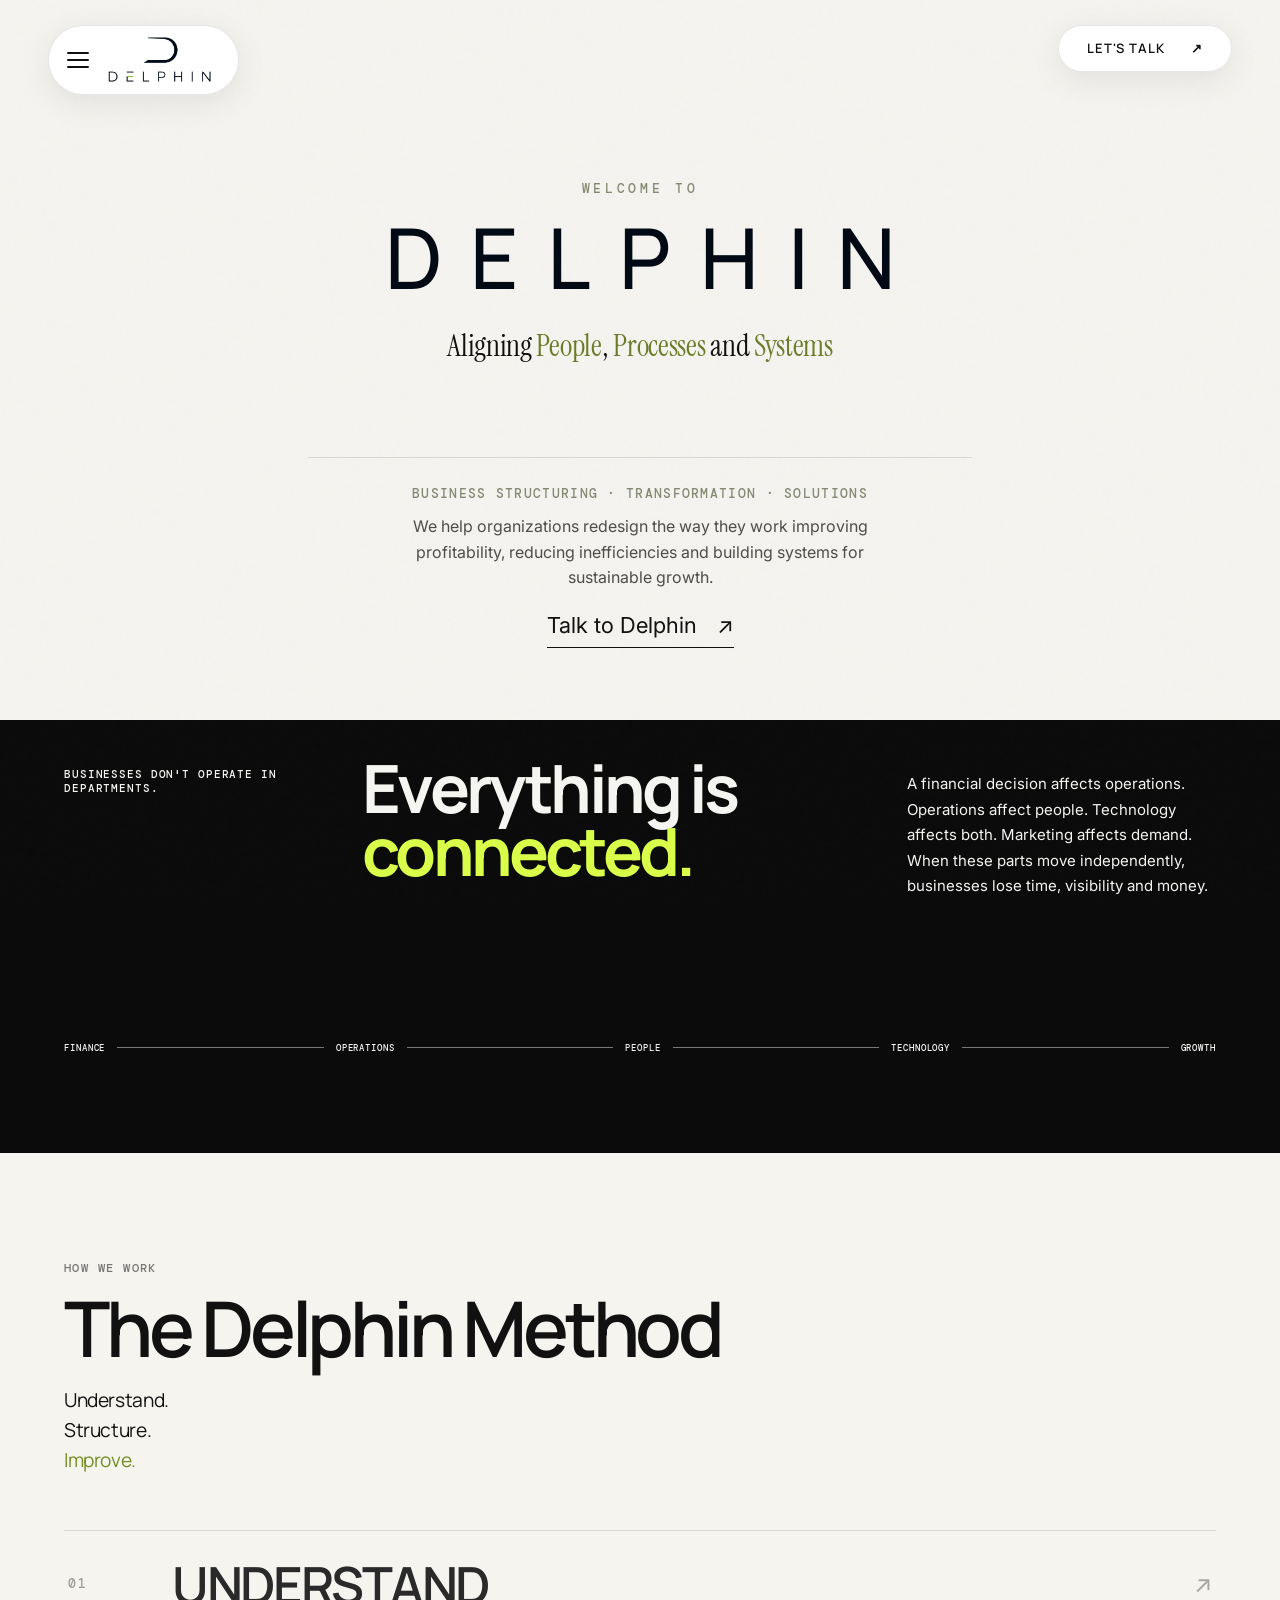
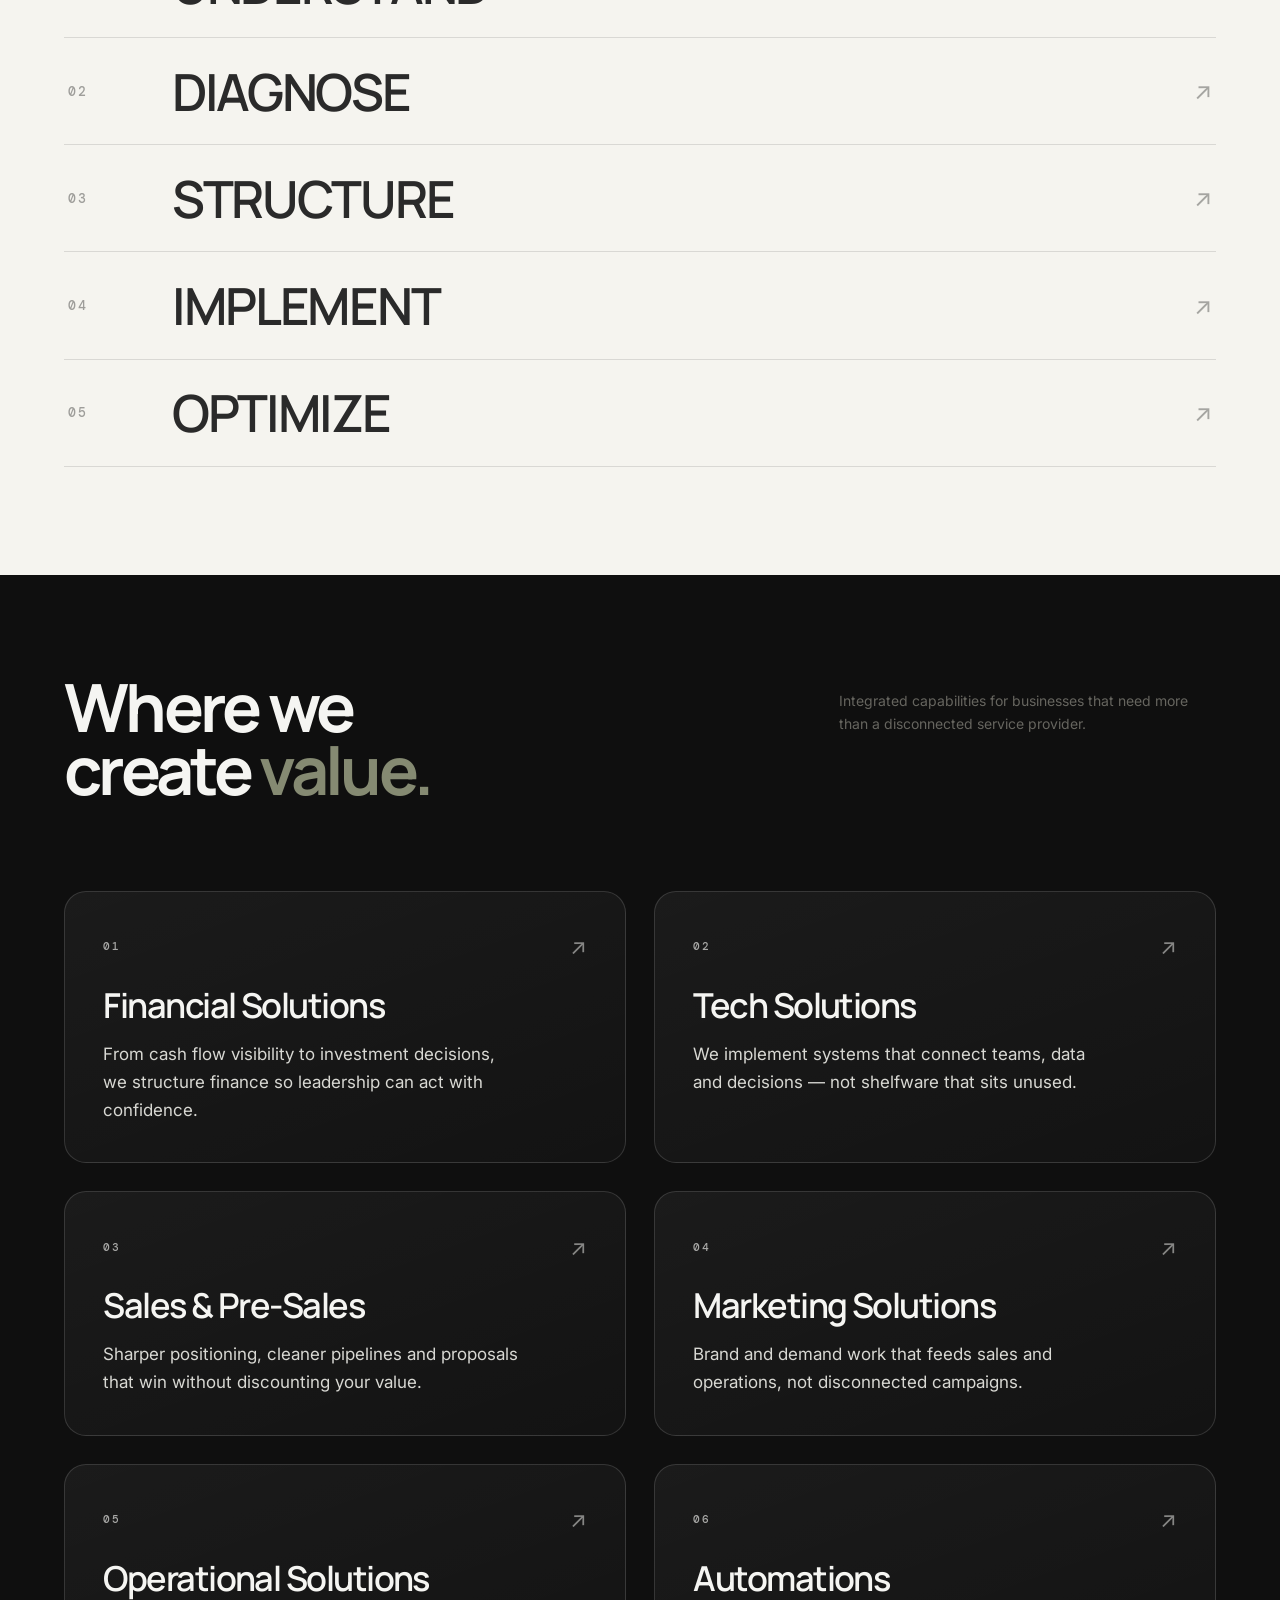
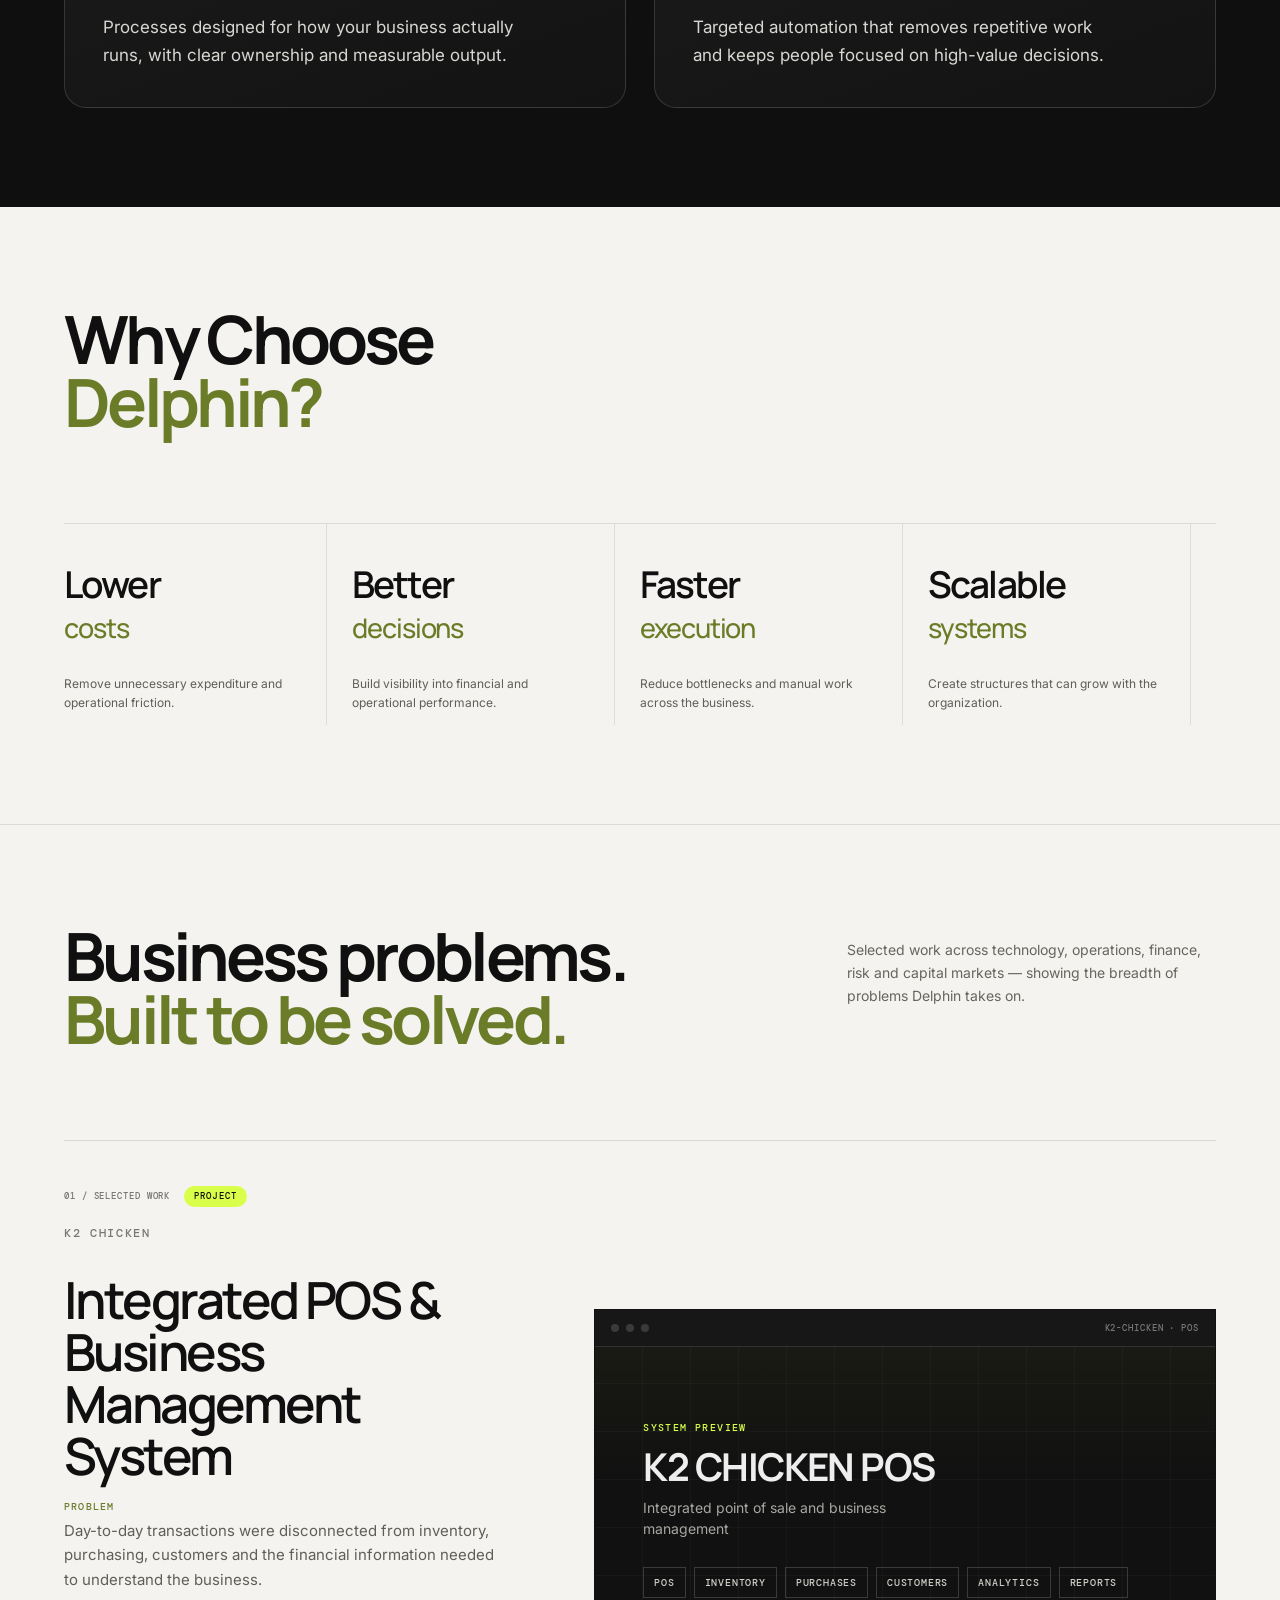
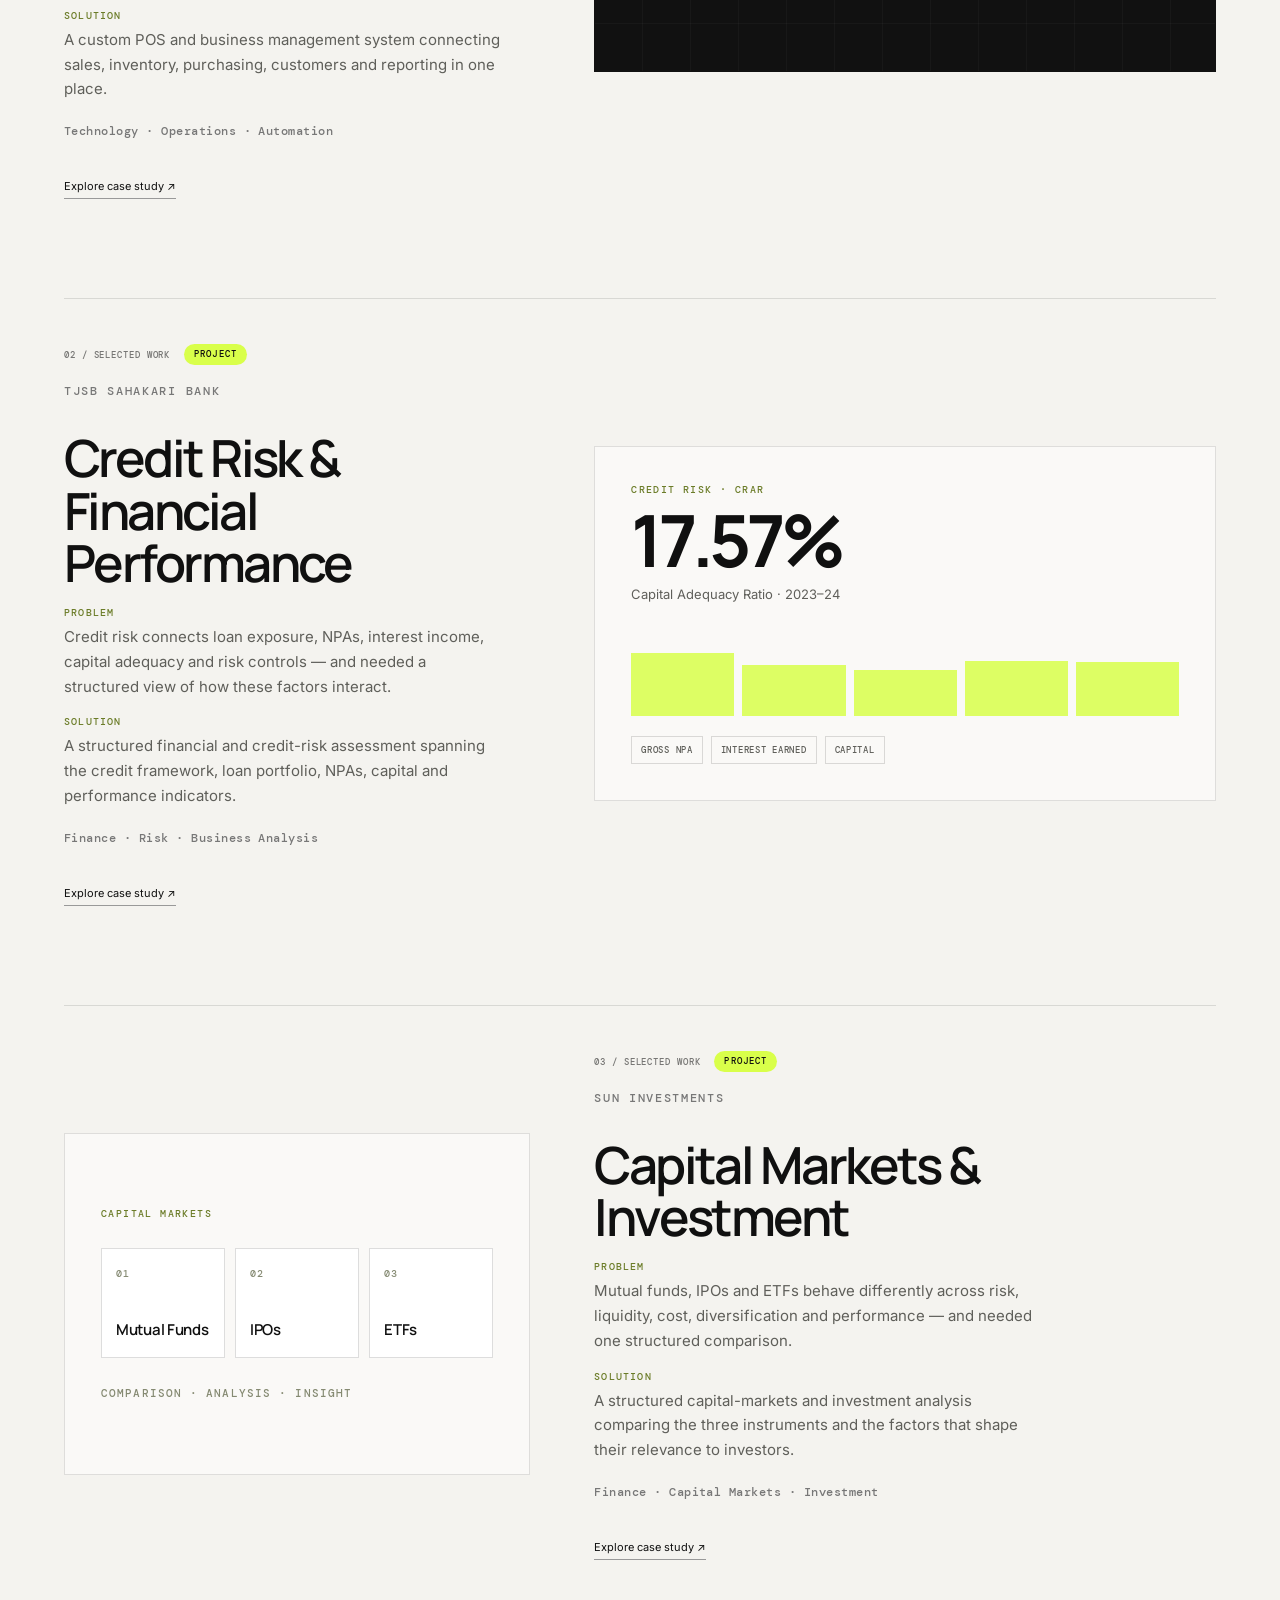
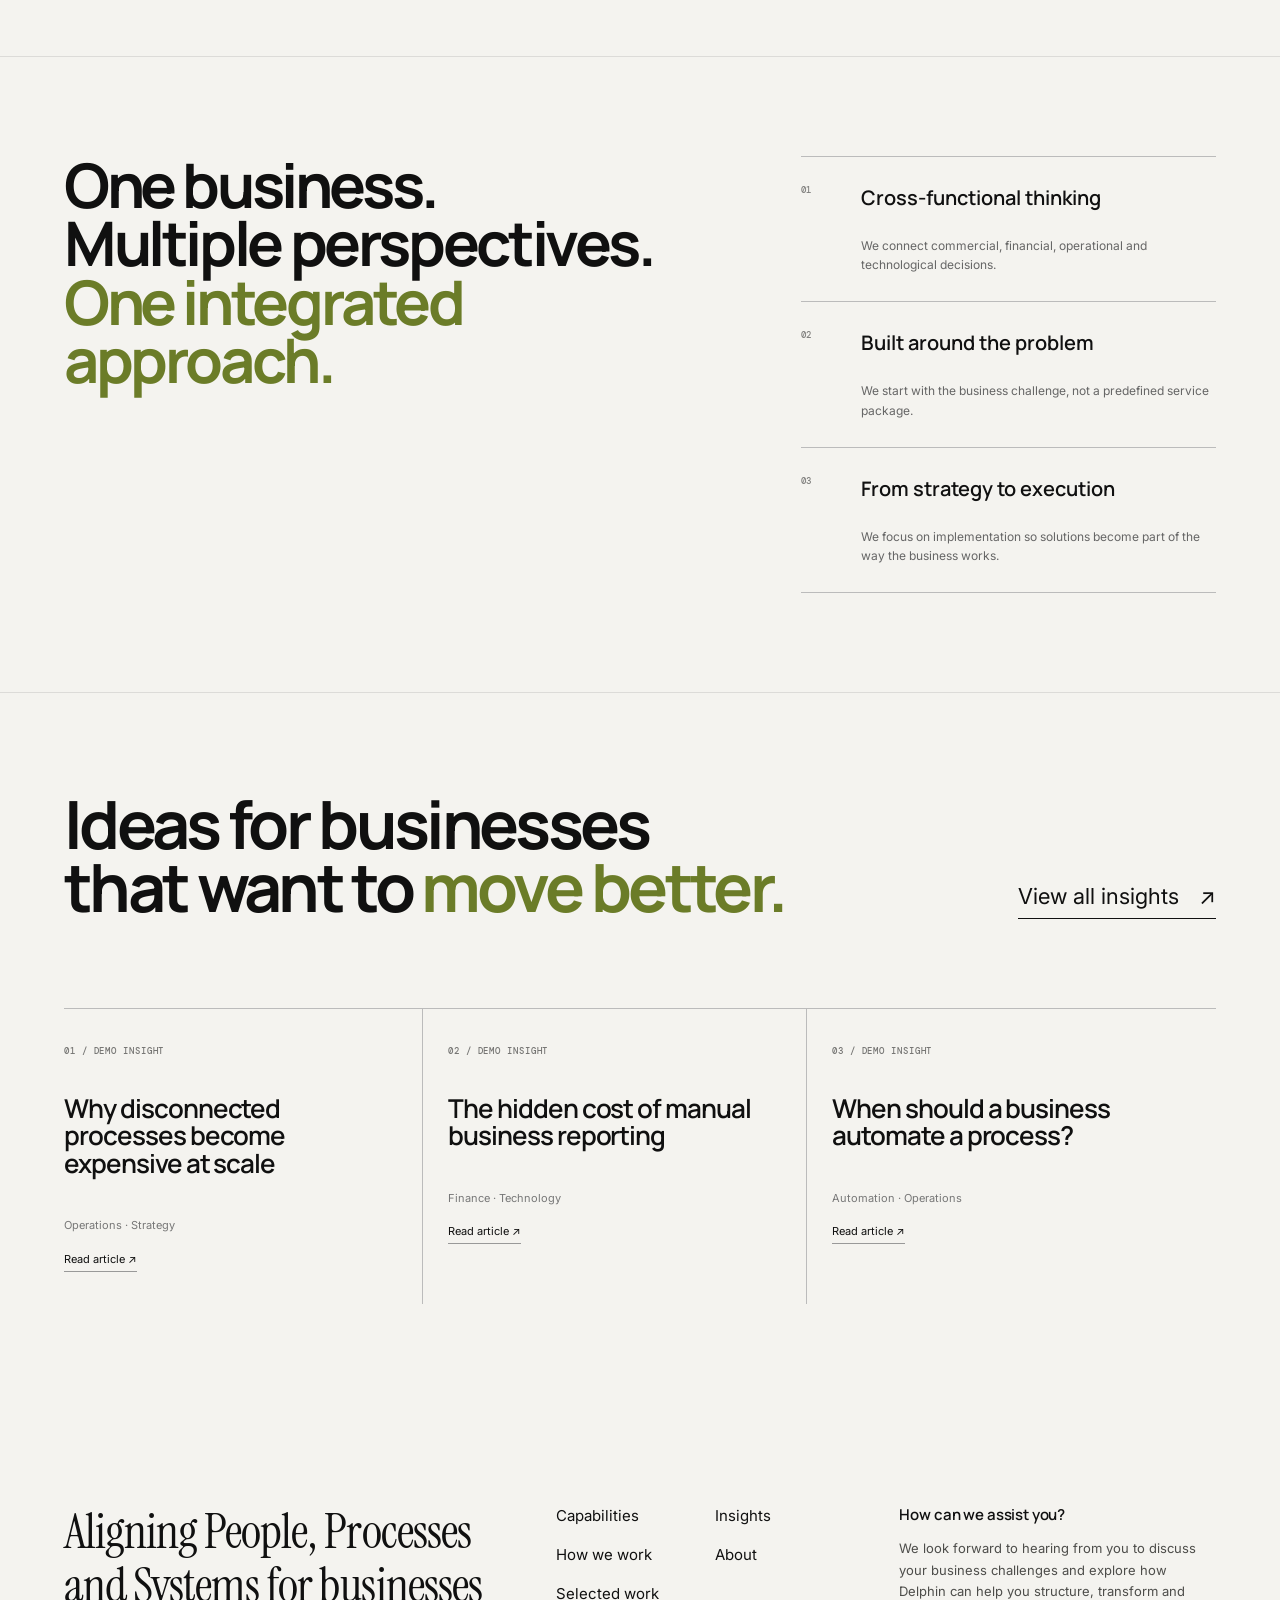
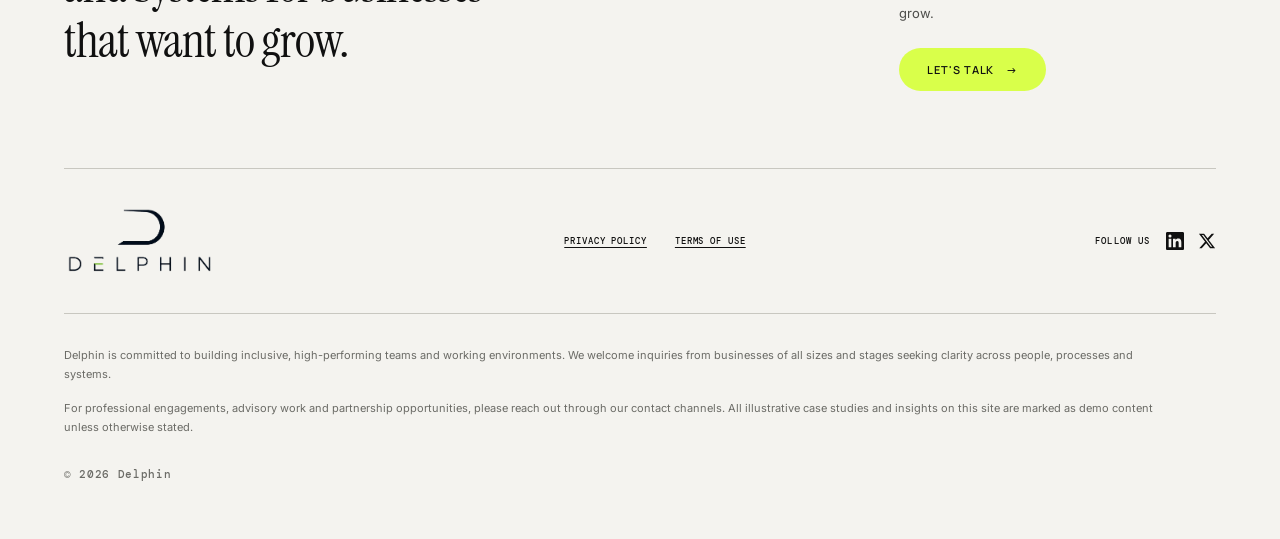
==== commit 3848400e: "Replace Method section with accordion and finalize contact email setup. Switch How We Work to a hove" ====
--- a/index.html
+++ b/index.html
@@ -171,357 +171,176 @@
 
       <section
         id="method"
-        class="method-journey section-light"
+        class="delphin-method section-light"
         aria-label="How we work"
       >
-        <div
-          class="method-journey__placeholder"
-          id="methodPlaceholder"
-          aria-hidden="true"
-        ></div>
-        <div class="method-journey__pin" id="methodJourneyPin">
-          <div class="method-journey__grid">
-            <aside class="method-journey__aside">
-              <p class="method-journey__index kicker">03 / How we work</p>
-              <h2 class="method-journey__title">
-                From complexity<br />to <em>clarity.</em>
-              </h2>
-              <p class="method-journey__lead">
-                We don't begin with a solution. We begin by understanding how
-                the business actually works.
-              </p>
-              <ol
-                class="method-steps-nav"
-                id="methodStepsNav"
-                aria-label="Method stages"
-              >
-                <li class="method-steps-nav__item is-active" data-stage="0">
-                  <span class="method-steps-nav__num">01</span>
-                  <div class="method-steps-nav__body">
-                    <span class="method-steps-nav__title">Understand</span>
-                    <p class="method-steps-nav__copy">
-                      We study the business, its people, processes, economics
-                      and existing systems.
-                    </p>
-                  </div>
-                </li>
-                <li class="method-steps-nav__item" data-stage="1">
-                  <span class="method-steps-nav__num">02</span>
-                  <div class="method-steps-nav__body">
-                    <span class="method-steps-nav__title">Diagnose</span>
-                    <p class="method-steps-nav__copy">
-                      We identify bottlenecks, inefficiencies, risks and
-                      opportunities.
-                    </p>
-                  </div>
-                </li>
-                <li class="method-steps-nav__item" data-stage="2">
-                  <span class="method-steps-nav__num">03</span>
-                  <div class="method-steps-nav__body">
-                    <span class="method-steps-nav__title">Structure</span>
-                    <p class="method-steps-nav__copy">
-                      We design better processes, financial structures,
-                      technology and workflows.
-                    </p>
-                  </div>
-                </li>
-                <li class="method-steps-nav__item" data-stage="3">
-                  <span class="method-steps-nav__num">04</span>
-                  <div class="method-steps-nav__body">
-                    <span class="method-steps-nav__title">Implement</span>
-                    <p class="method-steps-nav__copy">
-                      We turn recommendations into systems that teams can
-                      actually use.
-                    </p>
-                  </div>
-                </li>
-                <li class="method-steps-nav__item" data-stage="4">
-                  <span class="method-steps-nav__num">05</span>
-                  <div class="method-steps-nav__body">
-                    <span class="method-steps-nav__title">Optimize</span>
-                    <p class="method-steps-nav__copy">
-                      We measure performance and continuously improve what has
-                      been built.
-                    </p>
-                  </div>
-                </li>
-              </ol>
-            </aside>
-
-            <div class="method-journey__main">
-              <div class="method-journey__visual" id="methodVisual">
-                <svg
-                  class="method-network"
-                  id="methodNetwork"
-                  viewBox="0 0 480 380"
-                  preserveAspectRatio="xMidYMid meet"
-                  role="img"
-                  aria-label="Business system visualization evolving from complexity to clarity"
-                >
-                  <g
-                    class="network-lines network-lines--chaos"
-                    id="networkLinesChaos"
-                  ></g>
-                  <g
-                    class="network-lines network-lines--grid"
-                    id="networkLinesGrid"
-                  ></g>
-                  <g class="network-markers" id="networkMarkers"></g>
-                  <g class="network-particles" id="networkParticles"></g>
-                  <g class="network-nodes" id="networkNodes"></g>
-                  <g class="network-clarity" id="networkClarity">
-                    <circle
-                      class="clarity-ring clarity-ring--outer"
-                      cx="240"
-                      cy="168"
-                      r="104"
-                    />
-                    <circle
-                      class="clarity-ring clarity-ring--inner"
-                      cx="240"
-                      cy="168"
-                      r="68"
-                    />
-                    <line
-                      class="clarity-axis"
-                      x1="240"
-                      y1="150"
-                      x2="240"
-                      y2="88"
-                    />
-                    <line
-                      class="clarity-axis"
-                      x1="222"
-                      y1="168"
-                      x2="160"
-                      y2="168"
-                    />
-                    <line
-                      class="clarity-axis"
-                      x1="258"
-                      y1="168"
-                      x2="320"
-                      y2="168"
-                    />
-                    <line
-                      class="clarity-axis"
-                      x1="240"
-                      y1="186"
-                      x2="240"
-                      y2="248"
-                    />
-
-                    <circle class="clarity-dot" cx="240" cy="100" r="3.5" />
-                    <circle class="clarity-dot" cx="172" cy="168" r="3.5" />
-                    <circle class="clarity-dot" cx="308" cy="168" r="3.5" />
-                    <circle class="clarity-dot" cx="240" cy="236" r="3.5" />
-
-                    <text
-                      class="clarity-hub"
-                      x="240"
-                      y="168"
-                      text-anchor="middle"
-                    >
-                      DELPHIN
-                    </text>
-
-                    <!-- PEOPLE — top -->
-                    <g class="clarity-node" transform="translate(240, 64)">
-                      <circle class="clarity-node__ring" r="24" />
-                      <g
-                        class="clarity-node__icon"
-                        transform="translate(0, -1)"
-                      >
-                        <circle cx="-5" cy="-3" r="3" fill="none" />
-                        <circle cx="5" cy="-3" r="3" fill="none" />
-                        <path
-                          d="M-10 9 C-10 4 -5 2 0 2 C5 2 10 4 10 9"
-                          fill="none"
-                        />
-                      </g>
-                      <text
-                        class="clarity-node__label"
-                        y="40"
-                        text-anchor="middle"
-                      >
-                        PEOPLE
-                      </text>
-                    </g>
-
-                    <!-- PROCESSES — left -->
-                    <g class="clarity-node" transform="translate(136, 168)">
-                      <circle class="clarity-node__ring" r="24" />
-                      <g class="clarity-node__icon">
-                        <circle cx="0" cy="0" r="7" />
-                        <line x1="0" y1="-11" x2="0" y2="-8" />
-                        <line x1="0" y1="11" x2="0" y2="8" />
-                        <line x1="-11" y1="0" x2="-8" y2="0" />
-                        <line x1="11" y1="0" x2="8" y2="0" />
-                        <line x1="-7.8" y1="-7.8" x2="-5.7" y2="-5.7" />
-                        <line x1="7.8" y1="-7.8" x2="5.7" y2="-5.7" />
-                        <line x1="-7.8" y1="7.8" x2="-5.7" y2="5.7" />
-                        <line x1="7.8" y1="7.8" x2="5.7" y2="5.7" />
-                      </g>
-                      <text
-                        class="clarity-node__label"
-                        y="40"
-                        text-anchor="middle"
-                      >
-                        PROCESSES
-                      </text>
-                    </g>
-
-                    <!-- SYSTEMS — right -->
-                    <g class="clarity-node" transform="translate(344, 168)">
-                      <circle class="clarity-node__ring" r="24" />
-                      <g class="clarity-node__icon" transform="translate(0, 1)">
-                        <path d="M-8 4 L0 -6 L8 4 Z" fill="none" />
-                        <path d="M-8 4 L-8 10 L8 10 L8 4" fill="none" />
-                        <line x1="-8" y1="7" x2="8" y2="7" />
-                      </g>
-                      <text
-                        class="clarity-node__label"
-                        y="40"
-                        text-anchor="middle"
-                      >
-                        SYSTEMS
-                      </text>
-                    </g>
-
-                    <!-- BUSINESS PERFORMANCE — bottom -->
-                    <g class="clarity-node" transform="translate(240, 272)">
-                      <circle class="clarity-node__ring" r="24" />
-                      <g class="clarity-node__icon" transform="translate(0, 2)">
-                        <line x1="-10" y1="8" x2="-10" y2="-2" />
-                        <line x1="-3" y1="8" x2="-3" y2="-6" />
-                        <line x1="4" y1="8" x2="4" y2="0" />
-                        <line x1="11" y1="8" x2="11" y2="-4" />
-                        <line x1="-13" y1="8" x2="13" y2="8" />
-                      </g>
-                      <text
-                        class="clarity-node__label clarity-node__label--wide"
-                        text-anchor="middle"
-                      >
-                        <tspan x="0" dy="36">BUSINESS</tspan>
-                        <tspan x="0" dy="11">PERFORMANCE</tspan>
-                      </text>
-                    </g>
-                  </g>
-                  <g class="network-payoff" id="networkPayoff">
-                    <text
-                      class="payoff-label"
-                      x="240"
-                      y="338"
-                      text-anchor="middle"
-                    >
-                      FROM COMPLEXITY
-                    </text>
-                    <text
-                      class="payoff-label payoff-label--accent"
-                      x="240"
-                      y="364"
-                      text-anchor="middle"
-                    >
-                      <tspan class="payoff-label__to">TO</tspan>
-                      <tspan class="payoff-label__clarity">CLARITY.</tspan>
-                    </text>
-                  </g>
-                </svg>
-              </div>
-            </div>
-          </div>
-        </div>
-
-        <!-- Mobile: vertical storytelling -->
-        <div class="method-journey__mobile" id="methodMobile">
-          <header class="method-journey__mobile-head">
-            <p class="kicker">03 / How we work</p>
-            <h2>From complexity<br />to <em>clarity.</em></h2>
-            <p class="method-journey__lead">
-              We don't begin with a solution. We begin by understanding how the
-              business actually works.
+        <div class="dm-wrap">
+          <header class="dm-head">
+            <p class="dm-eyebrow">How we work</p>
+            <h2 class="dm-title">The Delphin Method</h2>
+            <p class="dm-mantra">
+              Understand.<br />
+              Structure.<br />
+              <span>Improve.</span>
             </p>
           </header>
-          <ol
-            class="method-steps-nav method-steps-nav--mobile"
-            aria-label="Method stages"
+
+          <div
+            class="dm-accordion"
+            id="dmAccordion"
+            role="list"
+            aria-label="The Delphin Method stages"
           >
-            <li class="method-steps-nav__item is-active" data-stage="0">
-              <span class="method-steps-nav__num">01</span>
-              <div class="method-steps-nav__body">
-                <span class="method-steps-nav__title">Understand</span>
-                <p class="method-steps-nav__copy">
-                  We study the business, its people, processes, economics and
-                  existing systems.
-                </p>
-              </div>
+            <div class="dm-row" role="listitem" data-stage="0">
+              <button
+                class="dm-row__trigger"
+                type="button"
+                aria-expanded="false"
+                aria-controls="dm-panel-0"
+                id="dm-trigger-0"
+              >
+                <span class="dm-row__num">01</span>
+                <span class="dm-row__title">Understand</span>
+                <span class="dm-row__arrow" aria-hidden="true">↗</span>
+              </button>
               <div
-                class="method-journey__mobile-visual"
-                data-stage="0"
-                aria-hidden="true"
-              ></div>
-            </li>
-            <li class="method-steps-nav__item" data-stage="1">
-              <span class="method-steps-nav__num">02</span>
-              <div class="method-steps-nav__body">
-                <span class="method-steps-nav__title">Diagnose</span>
-                <p class="method-steps-nav__copy">
-                  We identify bottlenecks, inefficiencies, risks and
-                  opportunities.
-                </p>
-              </div>
+                class="dm-row__panel"
+                id="dm-panel-0"
+                role="region"
+                aria-labelledby="dm-trigger-0"
+              >
+                <div class="dm-row__panel-inner">
+                  <p class="dm-row__desc">
+                    We study the business, its people, processes, economics and
+                    existing systems.
+                  </p>
+                  <p class="dm-row__tags">
+                    People · Processes · Finance · Systems
+                  </p>
+                </div>
+              </div>
+            </div>
+
+            <div class="dm-row" role="listitem" data-stage="1">
+              <button
+                class="dm-row__trigger"
+                type="button"
+                aria-expanded="false"
+                aria-controls="dm-panel-1"
+                id="dm-trigger-1"
+              >
+                <span class="dm-row__num">02</span>
+                <span class="dm-row__title">Diagnose</span>
+                <span class="dm-row__arrow" aria-hidden="true">↗</span>
+              </button>
               <div
-                class="method-journey__mobile-visual"
-                data-stage="1"
-                aria-hidden="true"
-              ></div>
-            </li>
-            <li class="method-steps-nav__item" data-stage="2">
-              <span class="method-steps-nav__num">03</span>
-              <div class="method-steps-nav__body">
-                <span class="method-steps-nav__title">Structure</span>
-                <p class="method-steps-nav__copy">
-                  We design better processes, financial structures, technology
-                  and workflows.
-                </p>
-              </div>
+                class="dm-row__panel"
+                id="dm-panel-1"
+                role="region"
+                aria-labelledby="dm-trigger-1"
+              >
+                <div class="dm-row__panel-inner">
+                  <p class="dm-row__desc">
+                    We identify bottlenecks, inefficiencies, risks and
+                    opportunities.
+                  </p>
+                  <p class="dm-row__tags">
+                    Risks · Bottlenecks · Opportunities · Performance
+                  </p>
+                </div>
+              </div>
+            </div>
+
+            <div class="dm-row" role="listitem" data-stage="2">
+              <button
+                class="dm-row__trigger"
+                type="button"
+                aria-expanded="false"
+                aria-controls="dm-panel-2"
+                id="dm-trigger-2"
+              >
+                <span class="dm-row__num">03</span>
+                <span class="dm-row__title">Structure</span>
+                <span class="dm-row__arrow" aria-hidden="true">↗</span>
+              </button>
               <div
-                class="method-journey__mobile-visual"
-                data-stage="2"
-                aria-hidden="true"
-              ></div>
-            </li>
-            <li class="method-steps-nav__item" data-stage="3">
-              <span class="method-steps-nav__num">04</span>
-              <div class="method-steps-nav__body">
-                <span class="method-steps-nav__title">Implement</span>
-                <p class="method-steps-nav__copy">
-                  We turn recommendations into systems that teams can actually
-                  use.
-                </p>
-              </div>
+                class="dm-row__panel"
+                id="dm-panel-2"
+                role="region"
+                aria-labelledby="dm-trigger-2"
+              >
+                <div class="dm-row__panel-inner">
+                  <p class="dm-row__desc">
+                    We design better processes, financial structures, technology
+                    and workflows.
+                  </p>
+                  <p class="dm-row__tags">
+                    Finance · Technology · Operations · Workflows
+                  </p>
+                </div>
+              </div>
+            </div>
+
+            <div class="dm-row" role="listitem" data-stage="3">
+              <button
+                class="dm-row__trigger"
+                type="button"
+                aria-expanded="false"
+                aria-controls="dm-panel-3"
+                id="dm-trigger-3"
+              >
+                <span class="dm-row__num">04</span>
+                <span class="dm-row__title">Implement</span>
+                <span class="dm-row__arrow" aria-hidden="true">↗</span>
+              </button>
               <div
-                class="method-journey__mobile-visual"
-                data-stage="3"
-                aria-hidden="true"
-              ></div>
-            </li>
-            <li class="method-steps-nav__item" data-stage="4">
-              <span class="method-steps-nav__num">05</span>
-              <div class="method-steps-nav__body">
-                <span class="method-steps-nav__title">Optimize</span>
-                <p class="method-steps-nav__copy">
-                  We measure performance and continuously improve what has been
-                  built.
-                </p>
-              </div>
+                class="dm-row__panel"
+                id="dm-panel-3"
+                role="region"
+                aria-labelledby="dm-trigger-3"
+              >
+                <div class="dm-row__panel-inner">
+                  <p class="dm-row__desc">
+                    We turn recommendations into systems that teams can actually
+                    use.
+                  </p>
+                  <p class="dm-row__tags">
+                    Systems · Automation · Execution · Operations
+                  </p>
+                </div>
+              </div>
+            </div>
+
+            <div class="dm-row" role="listitem" data-stage="4">
+              <button
+                class="dm-row__trigger"
+                type="button"
+                aria-expanded="false"
+                aria-controls="dm-panel-4"
+                id="dm-trigger-4"
+              >
+                <span class="dm-row__num">05</span>
+                <span class="dm-row__title">Optimize</span>
+                <span class="dm-row__arrow" aria-hidden="true">↗</span>
+              </button>
               <div
-                class="method-journey__mobile-visual"
-                data-stage="4"
-                aria-hidden="true"
-              ></div>
-            </li>
-          </ol>
+                class="dm-row__panel"
+                id="dm-panel-4"
+                role="region"
+                aria-labelledby="dm-trigger-4"
+              >
+                <div class="dm-row__panel-inner">
+                  <p class="dm-row__desc">
+                    We measure performance and continuously improve what has
+                    been built.
+                  </p>
+                  <p class="dm-row__tags">
+                    Measure · Improve · Performance · Continuous Improvement
+                  </p>
+                </div>
+              </div>
+            </div>
+          </div>
         </div>
       </section>
 
@@ -971,7 +790,7 @@
           <span class="footer-social-label">Follow us</span>
           <div class="footer-social-icons">
             <a
-              href="https://www.linkedin.com/in/delphin-solutions/"
+              href="https://www.linkedin.com/company/delphin-solutions"
               aria-label="LinkedIn"
               target="_blank"
               rel="noopener noreferrer"
--- a/styles.css
+++ b/styles.css
@@ -758,459 +758,264 @@
 .site-footer{border-top:1px solid var(--border-light)}
 
 /* ============================================================
-   Method Journey — sticky storytelling (How We Work)
+   Delphin Method — interactive horizontal accordion
    ============================================================ */
-main.site-flow > section.method-journey{
-  padding:0;
-  overflow:visible;
-  position:relative;
-  min-height:calc(100svh + 5 * 42svh + 32svh);
-}
-main.site-flow > section.method-journey > *{
-  max-width:none;
-}
-
-.method-journey__placeholder{
-  height:0;
-  pointer-events:none;
-}
-.method-journey__placeholder.is-active{
-  height:calc(100svh - 78px);
-}
-.method-journey__pin{
-  position:relative;
-  top:0;
+main.site-flow > section.delphin-method{
+  padding:clamp(88px,12vh,140px) clamp(20px,5vw,72px);
+  background:#F5F4EF;
+  color:#111;
+  overflow:hidden;
+}
+main.site-flow > section.delphin-method > *{
+  max-width:1400px;
+  margin-left:auto;
+  margin-right:auto;
   width:100%;
-  height:calc(100svh - 78px);
-  min-height:min(600px,100svh - 78px);
-  display:flex;
-  align-items:stretch;
-  padding:clamp(20px,3vh,32px) clamp(24px,4vw,64px);
-  box-sizing:border-box;
-  z-index:2;
-  background:var(--cream);
-}
-.method-journey__pin.is-fixed{
-  position:fixed;
-  left:0;
-  right:0;
-  top:78px;
+}
+
+.dm-wrap{
+  --dm-accent:#738C24;
+  --dm-muted:#777;
+  --dm-border:rgba(17,17,17,.12);
+  --dm-ease:cubic-bezier(.22,1,.36,1);
+  --dm-dur:.55s;
+}
+
+.dm-head{
+  max-width:720px;
+  margin-bottom:clamp(40px,6vh,72px);
+}
+.dm-eyebrow{
+  font:500 12px/1 DM Mono,ui-monospace,monospace;
+  letter-spacing:.12em;
+  text-transform:uppercase;
+  color:var(--dm-muted);
+  margin:0 0 18px;
+  opacity:0;
+  transform:translateY(22px);
+}
+.dm-title{
+  font:600 clamp(52px,6vw,96px)/.95 Manrope,system-ui,sans-serif;
+  letter-spacing:-.055em;
+  margin:0 0 22px;
+  color:#111;
+  opacity:0;
+  transform:translateY(22px);
+}
+.dm-mantra{
+  font:400 clamp(18px,1.5vw,22px)/1.55 Manrope,system-ui,sans-serif;
+  letter-spacing:-.02em;
+  color:#111;
+  margin:0;
+  opacity:0;
+  transform:translateY(22px);
+}
+.dm-mantra span{color:var(--dm-accent)}
+
+.delphin-method.is-inview .dm-eyebrow,
+.delphin-method.is-inview .dm-title,
+.delphin-method.is-inview .dm-mantra{
+  opacity:1;
+  transform:none;
+  transition:opacity .65s var(--dm-ease),transform .65s var(--dm-ease);
+}
+.delphin-method.is-inview .dm-title{transition-delay:.08s}
+.delphin-method.is-inview .dm-mantra{transition-delay:.16s}
+
+.dm-accordion{
+  border-top:1px solid var(--dm-border);
+}
+
+.dm-row{
+  border-bottom:1px solid var(--dm-border);
+  background:transparent;
+  transition:background-color var(--dm-dur) var(--dm-ease);
+  opacity:0;
+  transform:translateY(24px);
+}
+.delphin-method.is-inview .dm-row{
+  opacity:1;
+  transform:none;
+  transition:
+    opacity .6s var(--dm-ease),
+    transform .6s var(--dm-ease),
+    background-color var(--dm-dur) var(--dm-ease);
+}
+.delphin-method.is-inview .dm-row:nth-child(1){transition-delay:.18s}
+.delphin-method.is-inview .dm-row:nth-child(2){transition-delay:.24s}
+.delphin-method.is-inview .dm-row:nth-child(3){transition-delay:.3s}
+.delphin-method.is-inview .dm-row:nth-child(4){transition-delay:.36s}
+.delphin-method.is-inview .dm-row:nth-child(5){transition-delay:.42s}
+
+.dm-row.is-open,
+.dm-row.is-hover{
+  background:rgba(255,255,255,.42);
+}
+
+.dm-row__trigger{
   width:100%;
-}
-.method-journey__pin.is-ended{
-  position:absolute;
-  left:0;
-  right:0;
-  bottom:0;
-  top:auto;
-  height:calc(100svh - 78px);
-}
-.method-journey__grid{
-  display:grid;
-  grid-template-columns:minmax(300px,.92fr) minmax(0,1.08fr);
-  gap:clamp(32px,5vw,72px);
-  width:100%;
-  max-width:min(1440px,96vw);
-  margin:0 auto;
-  align-items:stretch;
-  height:100%;
+  display:grid;
+  grid-template-columns:72px minmax(0,1fr) 48px;
+  align-items:center;
+  gap:clamp(16px,3vw,32px);
+  min-height:88px;
+  padding:clamp(22px,3.2vh,34px) 4px;
+  margin:0;
+  border:0;
+  background:transparent;
+  color:inherit;
+  cursor:pointer;
+  text-align:left;
+  font:inherit;
+  -webkit-tap-highlight-color:transparent;
+}
+.dm-row__trigger:focus-visible{
+  outline:2px solid var(--dm-accent);
+  outline-offset:4px;
+}
+
+.dm-row__num{
+  font:500 13px DM Mono,ui-monospace,monospace;
+  letter-spacing:.14em;
+  color:rgba(17,17,17,.38);
+  transition:color var(--dm-dur) var(--dm-ease);
+}
+.dm-row__title{
+  font:600 clamp(32px,4vw,64px)/.95 Manrope,system-ui,sans-serif;
+  letter-spacing:-.045em;
+  text-transform:uppercase;
+  color:#2a2a2a;
+  transition:color var(--dm-dur) var(--dm-ease),transform var(--dm-dur) var(--dm-ease);
+}
+.dm-row__arrow{
+  justify-self:end;
+  font-size:clamp(18px,2vw,24px);
+  color:rgba(17,17,17,.35);
+  line-height:1;
+  transition:color var(--dm-dur) var(--dm-ease),transform var(--dm-dur) var(--dm-ease);
+}
+
+.dm-row.is-open .dm-row__num,
+.dm-row.is-hover .dm-row__num{color:var(--dm-accent)}
+.dm-row.is-open .dm-row__title,
+.dm-row.is-hover .dm-row__title{
+  color:#111;
+  transform:translateY(-2px);
+}
+.dm-row.is-open .dm-row__arrow,
+.dm-row.is-hover .dm-row__arrow{
+  color:#111;
+  transform:translate(3px,-3px);
+}
+
+.dm-row__panel{
+  display:grid;
+  grid-template-rows:0fr;
+  transition:grid-template-rows var(--dm-dur) var(--dm-ease);
+}
+.dm-row.is-open .dm-row__panel,
+.dm-row.is-hover .dm-row__panel{
+  grid-template-rows:1fr;
+}
+.dm-row__panel-inner{
+  overflow:hidden;
   min-height:0;
-}
-.method-journey__aside{
-  display:flex;
-  flex-direction:column;
-  justify-content:center;
-  max-width:none;
-  min-height:0;
-  overflow-y:auto;
-  scrollbar-width:thin;
-  padding-right:clamp(8px,2vw,24px);
-}
-.method-journey__title{
-  font:700 clamp(2.4rem,4.8vw,4.2rem)/1 Manrope,sans-serif;
-  letter-spacing:-.05em;
-  margin:0 0 clamp(18px,2.5vh,28px);
-}
-.method-journey__lead{
-  font-size:clamp(15px,1.25vw,17px);
-  line-height:1.65;
-  color:#5f5f5a;
-  margin:0 0 clamp(28px,3.5vh,40px);
-  max-width:38ch;
-  padding-bottom:clamp(22px,2.5vh,32px);
-  border-bottom:1px solid var(--border-light);
-}
-
-.method-journey__index{
-  margin:0 0 clamp(14px,2vh,20px);
-  opacity:.5;
-}
-.method-journey__title em{
-  color:#6b7c28;
-  font-style:normal;
-}
-
-/* Editorial stage list */
-.method-steps-nav{
-  list-style:none;
+  padding:0 4px 0 calc(72px + clamp(16px,3vw,32px));
+}
+.dm-row.is-open .dm-row__panel-inner,
+.dm-row.is-hover .dm-row__panel-inner{
+  padding-bottom:clamp(28px,4vh,44px);
+}
+
+.dm-row__desc{
+  font:400 clamp(17px,1.4vw,21px)/1.65 Inter,system-ui,sans-serif;
+  color:#555;
+  margin:0 0 18px;
+  max-width:540px;
+  opacity:0;
+  transform:translateY(14px);
+  transition:opacity .45s var(--dm-ease),transform .45s var(--dm-ease);
+}
+.dm-row__tags{
+  font:500 11px DM Mono,ui-monospace,monospace;
+  letter-spacing:.08em;
+  text-transform:uppercase;
+  color:var(--dm-muted);
   margin:0;
-  padding:0;
-  display:flex;
-  flex-direction:column;
-  gap:2px;
-}
-.method-steps-nav__item{
-  display:grid;
-  grid-template-columns:44px 1fr;
-  gap:16px;
-  align-items:start;
-  padding:16px 0 16px 16px;
-  margin-left:-16px;
-  border-left:2px solid transparent;
-  transition:
-    border-color .65s cubic-bezier(.22,1,.36,1),
-    opacity .65s cubic-bezier(.22,1,.36,1),
-    transform .65s cubic-bezier(.22,1,.36,1);
-  opacity:.38;
-  cursor:default;
-  transform:translateX(0);
-}
-.method-journey__pin .method-steps-nav__item{cursor:pointer}
-.method-steps-nav__item.is-active{
+  opacity:0;
+  transform:translateY(12px);
+  transition:opacity .45s var(--dm-ease) .06s,transform .45s var(--dm-ease) .06s;
+}
+.dm-row.is-open .dm-row__desc,
+.dm-row.is-hover .dm-row__desc,
+.dm-row.is-open .dm-row__tags,
+.dm-row.is-hover .dm-row__tags{
   opacity:1;
-  transform:translateX(8px);
-  border-left-color:#d9ff4a;
-}
-.method-steps-nav__item.is-complete{opacity:.42}
-.method-steps-nav__num{
-  font:500 11px/1 DM Mono,monospace;
-  letter-spacing:.1em;
-  color:#b8b8b2;
-  padding-top:5px;
-  transition:color .65s cubic-bezier(.22,1,.36,1);
-}
-.method-steps-nav__item.is-active .method-steps-nav__num{color:#6b7c28}
-.method-steps-nav__title{
-  display:block;
-  font:600 clamp(1.1rem,1.6vw,1.4rem)/1.2 Manrope,sans-serif;
-  letter-spacing:-.03em;
-  color:#b8b8b2;
-  transition:color .65s cubic-bezier(.22,1,.36,1);
-}
-.method-steps-nav__item.is-active .method-steps-nav__title{
-  color:#101010;
-}
-.method-steps-nav__item.is-active .method-steps-nav__title::after{
-  content:"";
-  display:block;
-  width:36px;
-  height:2px;
-  background:#d9ff4a;
-  margin-top:10px;
-}
-.method-steps-nav__copy{
-  font-size:clamp(14px,1.15vw,16px);
-  line-height:1.65;
-  color:#5f5f5a;
-  margin:0;
-  max-height:0;
-  opacity:0;
-  overflow:hidden;
-  transform:translateY(4px);
-  transition:
-    max-height .65s cubic-bezier(.22,1,.36,1),
-    opacity .65s cubic-bezier(.22,1,.36,1),
-    margin .65s cubic-bezier(.22,1,.36,1),
-    transform .65s cubic-bezier(.22,1,.36,1);
-}
-.method-steps-nav__item.is-active .method-steps-nav__copy{
-  max-height:160px;
-  opacity:1;
-  margin-top:12px;
-  transform:translateY(0);
-}
-
-/* Right column — visual */
-.method-journey__main{
-  position:relative;
-  min-height:0;
-  min-width:0;
-  height:100%;
-  display:flex;
-  flex-direction:column;
-  justify-content:center;
-}
-.method-journey__visual{
-  position:relative;
-  flex:1;
-  min-height:0;
-  width:100%;
-  height:100%;
-  background:transparent;
-  overflow:visible;
-  display:flex;
-  align-items:center;
-  justify-content:center;
-}
-.method-journey__visual:has(.method-network.is-clarity){
-  border:1px solid rgba(16,16,16,.08);
-  border-radius:14px;
-  background:rgba(255,255,255,.42);
-  padding:clamp(12px,2vh,20px);
-  box-sizing:border-box;
-}
-.network-rings{display:none}
-.method-network{
-  display:block;
-  width:100%;
-  height:100%;
-  max-height:100%;
-  color:#101010;
-}
-.method-network__bg,
-.method-network__glow{display:none}
-.method-network.is-clarity .network-nodes,
-.method-network.is-clarity .network-lines,
-.method-network.is-clarity .network-markers,
-.method-network.is-clarity .network-particles{
-  opacity:0!important;
-  transition:opacity .85s cubic-bezier(.22,1,.36,1);
-}
-
-.network-clarity{
-  opacity:0;
-  transition:opacity .85s cubic-bezier(.22,1,.36,1);
-}
-.clarity-ring{
-  fill:none;
-  stroke:rgba(16,16,16,.14);
-  stroke-width:1;
-  stroke-dasharray:4 7;
-}
-.clarity-ring--inner{stroke-opacity:.55}
-.clarity-ring--outer{stroke-opacity:.85}
-.clarity-axis{
-  stroke:rgba(16,16,16,.22);
-  stroke-width:1.5;
-  stroke-linecap:round;
-}
-.clarity-dot{
-  fill:#6b7c28;
-  fill-opacity:.85;
-}
-.clarity-hub{
-  font:600 13px DM Mono,monospace;
-  letter-spacing:.14em;
-  fill:#6b7c28;
-  dominant-baseline:middle;
-}
-.clarity-node__ring{
-  fill:#fafaf8;
-  stroke:rgba(16,16,16,.1);
-  stroke-width:1;
-  filter:drop-shadow(0 3px 10px rgba(16,16,16,.06));
-}
-.clarity-node__icon{
-  stroke:#101010;
-  stroke-width:1.25;
-  fill:none;
-  stroke-linecap:round;
-  stroke-linejoin:round;
-}
-.clarity-node__icon circle{fill:none}
-.clarity-node__icon path{fill:none}
-.clarity-node__label{
-  font:500 9px DM Mono,monospace;
-  letter-spacing:.1em;
-  fill:#101010;
-  fill-opacity:.55;
-}
-.clarity-node__label--wide{font-size:8px;letter-spacing:.08em}
-.network-payoff{
-  opacity:0;
-  transition:opacity .7s cubic-bezier(.22,1,.36,1);
-}
-.network-payoff .payoff-label{
-  font:500 11px DM Mono,monospace;
-  letter-spacing:.14em;
-  fill:#101010;
-  fill-opacity:.38;
-  text-anchor:middle;
-  dominant-baseline:middle;
-}
-.network-payoff .payoff-label--accent{
-  font:700 15px Manrope,sans-serif;
-  letter-spacing:.04em;
-  fill:#101010;
-  fill-opacity:.92;
-  dominant-baseline:middle;
-}
-.network-payoff .payoff-label__to{
-  fill:#101010;
-  fill-opacity:.92;
-  font-weight:700;
-}
-.network-payoff .payoff-label__clarity{
-  fill:#6b7c28;
-  fill-opacity:1;
-  font-weight:700;
-}
-.method-network.is-payoff .network-payoff{opacity:1}
-
-/* SVG network elements */
-.network-line{
-  stroke:currentColor;
-  stroke-width:1.75;
-  fill:none;
-  transition:stroke-opacity .65s cubic-bezier(.22,1,.36,1),stroke-width .65s cubic-bezier(.22,1,.36,1);
-}
-.network-lines--chaos .network-line{stroke-dasharray:7 8;stroke-opacity:.42}
-.network-lines--grid .network-line{stroke-opacity:.4}
-.network-line.is-highlight{
-  stroke:#6b7c28;
-  stroke-opacity:.72;
-  stroke-width:2;
-}
-.network-node__dot{
-  fill:#101010;
-  fill-opacity:.9;
-  transition:fill .55s cubic-bezier(.22,1,.36,1),fill-opacity .55s cubic-bezier(.22,1,.36,1);
-}
-.network-node__label{
-  font:500 12px DM Mono,monospace;
-  letter-spacing:.1em;
-  fill:#101010;
-  fill-opacity:.68;
-  transition:fill-opacity .55s cubic-bezier(.22,1,.36,1);
-}
-.network-marker__ring{
-  fill:none;
-  stroke:#6b7c28;
-  stroke-width:1.25;
-  stroke-opacity:.45;
-}
-.network-marker__label{
-  font:500 8px DM Mono,monospace;
-  letter-spacing:.08em;
-  fill:#6b7c28;
-  fill-opacity:.8;
-}
-.network-particle{
-  fill:#6b7c28;
-  fill-opacity:.65;
-}
-
-/* Mobile vertical layout */
-.method-journey__mobile{
-  display:none;
-  padding:clamp(72px,11vh,128px) clamp(20px,5vw,72px);
-  max-width:1180px;
-  margin:0 auto;
-}
-.method-journey__mobile-head{
-  margin-bottom:clamp(32px,5vh,48px);
-  max-width:640px;
-}
-.method-journey__mobile-head h2{
-  font:700 clamp(2.2rem,8vw,3.4rem)/1 Manrope,sans-serif;
-  letter-spacing:-.05em;
-  margin:0 0 20px;
-}
-.method-journey__mobile-head h2 em{
-  color:#6b7c28;
-  font-style:normal;
-}
-.method-journey__mobile-visual{
-  margin:12px 0 clamp(20px,3vh,28px);
-  height:clamp(200px,42vw,280px);
-  background:transparent;
-  position:relative;
-  overflow:visible;
-  display:flex;
-  align-items:center;
-  justify-content:center;
-}
-.method-journey__mobile-visual:has(.method-network.is-clarity){
-  border:1px solid rgba(16,16,16,.08);
-  border-radius:14px;
-  background:rgba(255,255,255,.42);
-  padding:12px;
-  box-sizing:border-box;
-}
-.method-journey__mobile-visual .method-network--mobile{
-  width:100%;
-  height:100%;
-  max-height:260px;
-  color:#101010;
-}
-.method-steps-nav--mobile{
-  gap:0;
-  list-style:none;
-  margin:0;
-  padding:0;
-}
-.method-steps-nav--mobile .method-steps-nav__item{
-  display:grid;
-  grid-template-columns:36px 1fr;
-  grid-template-areas:
-    "num body"
-    "visual visual";
-  opacity:1;
-  border-left:2px solid transparent;
-  padding:20px 0 4px 12px;
-  margin-left:-12px;
-  border-bottom:1px solid var(--border-light);
   transform:none;
-  cursor:default;
-}
-.method-steps-nav--mobile .method-steps-nav__num{grid-area:num}
-.method-steps-nav--mobile .method-steps-nav__body{grid-area:body}
-.method-steps-nav--mobile .method-journey__mobile-visual{
-  grid-area:visual;
-  grid-column:1 / -1;
-  margin-left:0;
-}
-.method-steps-nav--mobile .method-steps-nav__item:last-child{
-  border-bottom:0;
-}
-.method-steps-nav--mobile .method-steps-nav__item.is-active{
-  border-left-color:#d9ff4a;
-  transform:translateX(4px);
-}
-.method-steps-nav--mobile .method-steps-nav__copy{
-  max-height:none;
-  opacity:1;
-  margin-top:8px;
-}
-
-
-@media(max-width:900px){
-  main.site-flow > section.method-journey{
-    min-height:auto;
-  }
-  .method-journey__pin,
-  .method-journey__pin.is-fixed,
-  .method-journey__pin.is-ended{
-    display:none;
-  }
-  .method-journey__mobile{display:block}
+}
+
+@media(max-width:1199px){
+  .dm-row__trigger{
+    grid-template-columns:56px minmax(0,1fr) 40px;
+    gap:18px;
+    min-height:76px;
+  }
+  .dm-row__panel-inner{
+    padding-left:calc(56px + 18px);
+  }
+  .dm-row__title{font-size:clamp(28px,4.5vw,48px)}
+}
+
+@media(max-width:767px){
+  main.site-flow > section.delphin-method{
+    padding:clamp(72px,10vh,100px) 5.5vw;
+  }
+  .dm-head{margin-bottom:36px}
+  .dm-title{font-size:clamp(2.4rem,10vw,3.2rem)}
+  .dm-row__trigger{
+    grid-template-columns:44px minmax(0,1fr) 36px;
+    gap:14px;
+    min-height:64px;
+    padding:20px 0;
+  }
+  .dm-row__num{font-size:12px}
+  .dm-row__title{font-size:clamp(1.55rem,7.5vw,2rem)}
+  .dm-row__panel-inner{
+    padding-left:calc(44px + 14px);
+  }
+  .dm-row__desc{font-size:16px;max-width:none}
+  .dm-row__tags{font-size:10px;line-height:1.6}
+  /* Mobile: only open class expands (no hover) */
+  .dm-row.is-hover:not(.is-open) .dm-row__panel{grid-template-rows:0fr}
+  .dm-row.is-hover:not(.is-open) .dm-row__desc,
+  .dm-row.is-hover:not(.is-open) .dm-row__tags{opacity:0;transform:translateY(12px)}
+  .dm-row.is-hover:not(.is-open){background:transparent}
+  .dm-row.is-hover:not(.is-open) .dm-row__num{color:rgba(17,17,17,.38)}
+  .dm-row.is-hover:not(.is-open) .dm-row__title{color:#2a2a2a;transform:none}
+  .dm-row.is-hover:not(.is-open) .dm-row__arrow{color:rgba(17,17,17,.35);transform:none}
 }
 
 @media(prefers-reduced-motion:reduce){
-  .method-journey__pin,
-  .method-journey__pin.is-fixed,
-  .method-journey__pin.is-ended{
-    display:none;
-  }
-  .method-journey__mobile{display:block}
-  .method-steps-nav__item,
-  .network-clarity{
+  .dm-eyebrow,
+  .dm-title,
+  .dm-mantra,
+  .dm-row,
+  .dm-row__panel,
+  .dm-row__desc,
+  .dm-row__tags,
+  .dm-row__num,
+  .dm-row__title,
+  .dm-row__arrow{
     transition:none!important;
     animation:none!important;
-  }
-  .method-steps-nav--mobile .method-steps-nav__copy{
-    max-height:none;
-    opacity:1;
+    opacity:1!important;
+    transform:none!important;
+  }
+}
+
+@media(hover:hover) and (pointer:fine){
+  .dm-accordion:hover .dm-row:not(.is-hover):not(.is-open) .dm-row__title{
+    color:#4a4a4a;
   }
 }
 
@@ -2870,7 +2675,7 @@
 @media(max-width:560px){
   .nav-pill-left{max-width:58vw}
   .nav-pill-right{max-width:38vw}
-  .method-journey__title,
+  .dm-title,
   .cap-head h2,
   .work-head h2,
   .why h2{
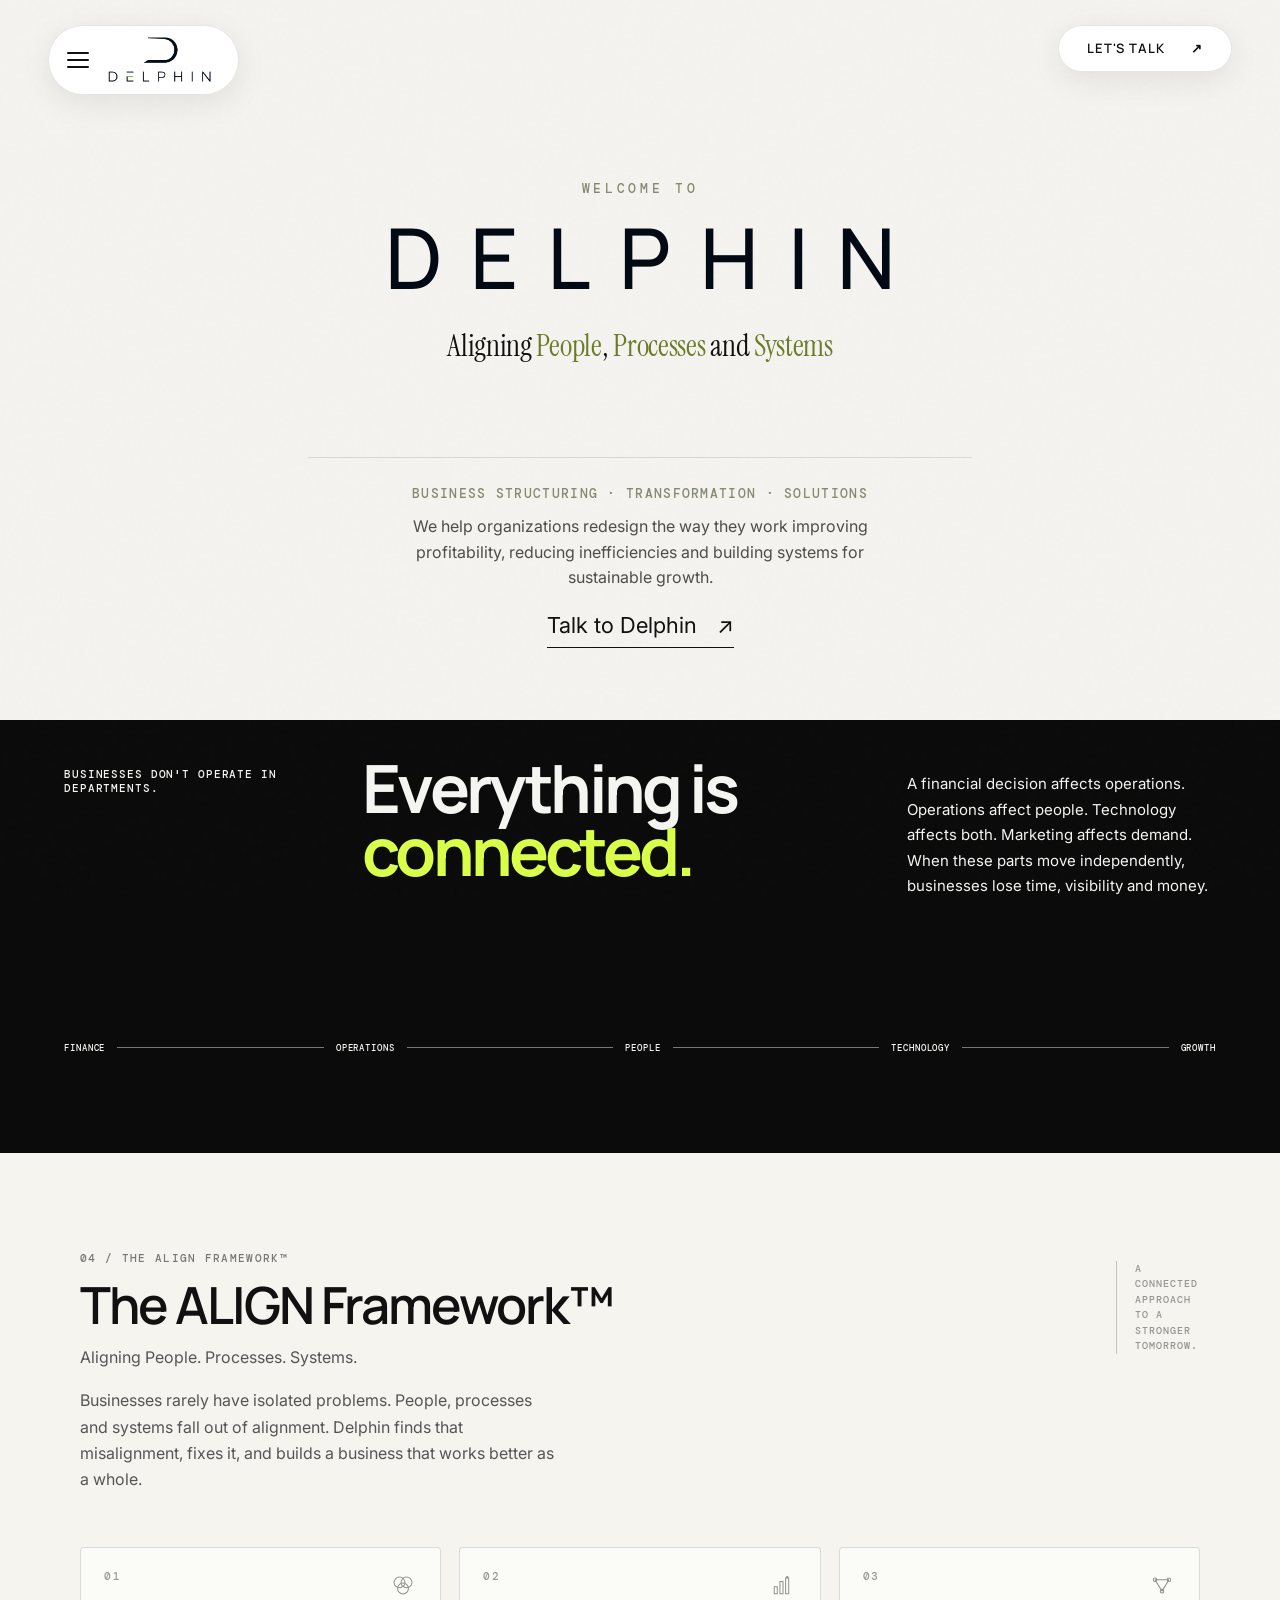
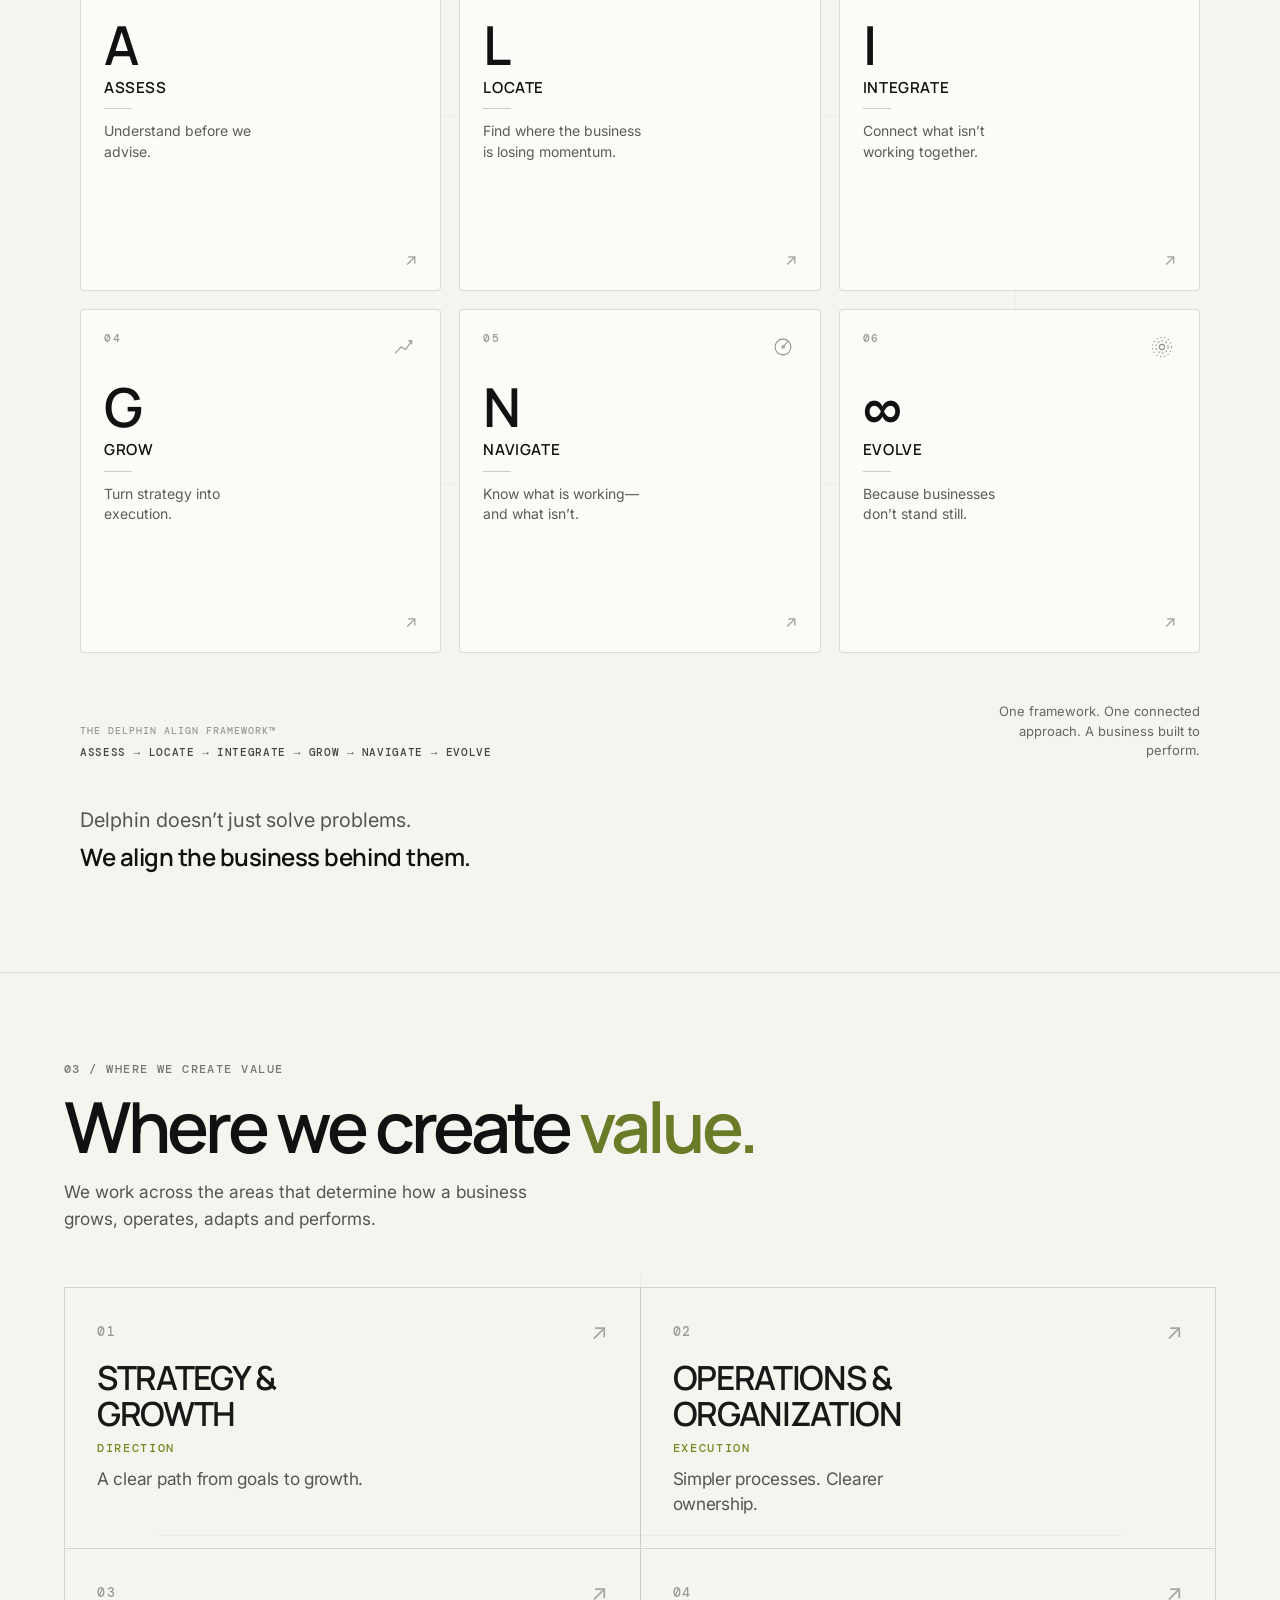
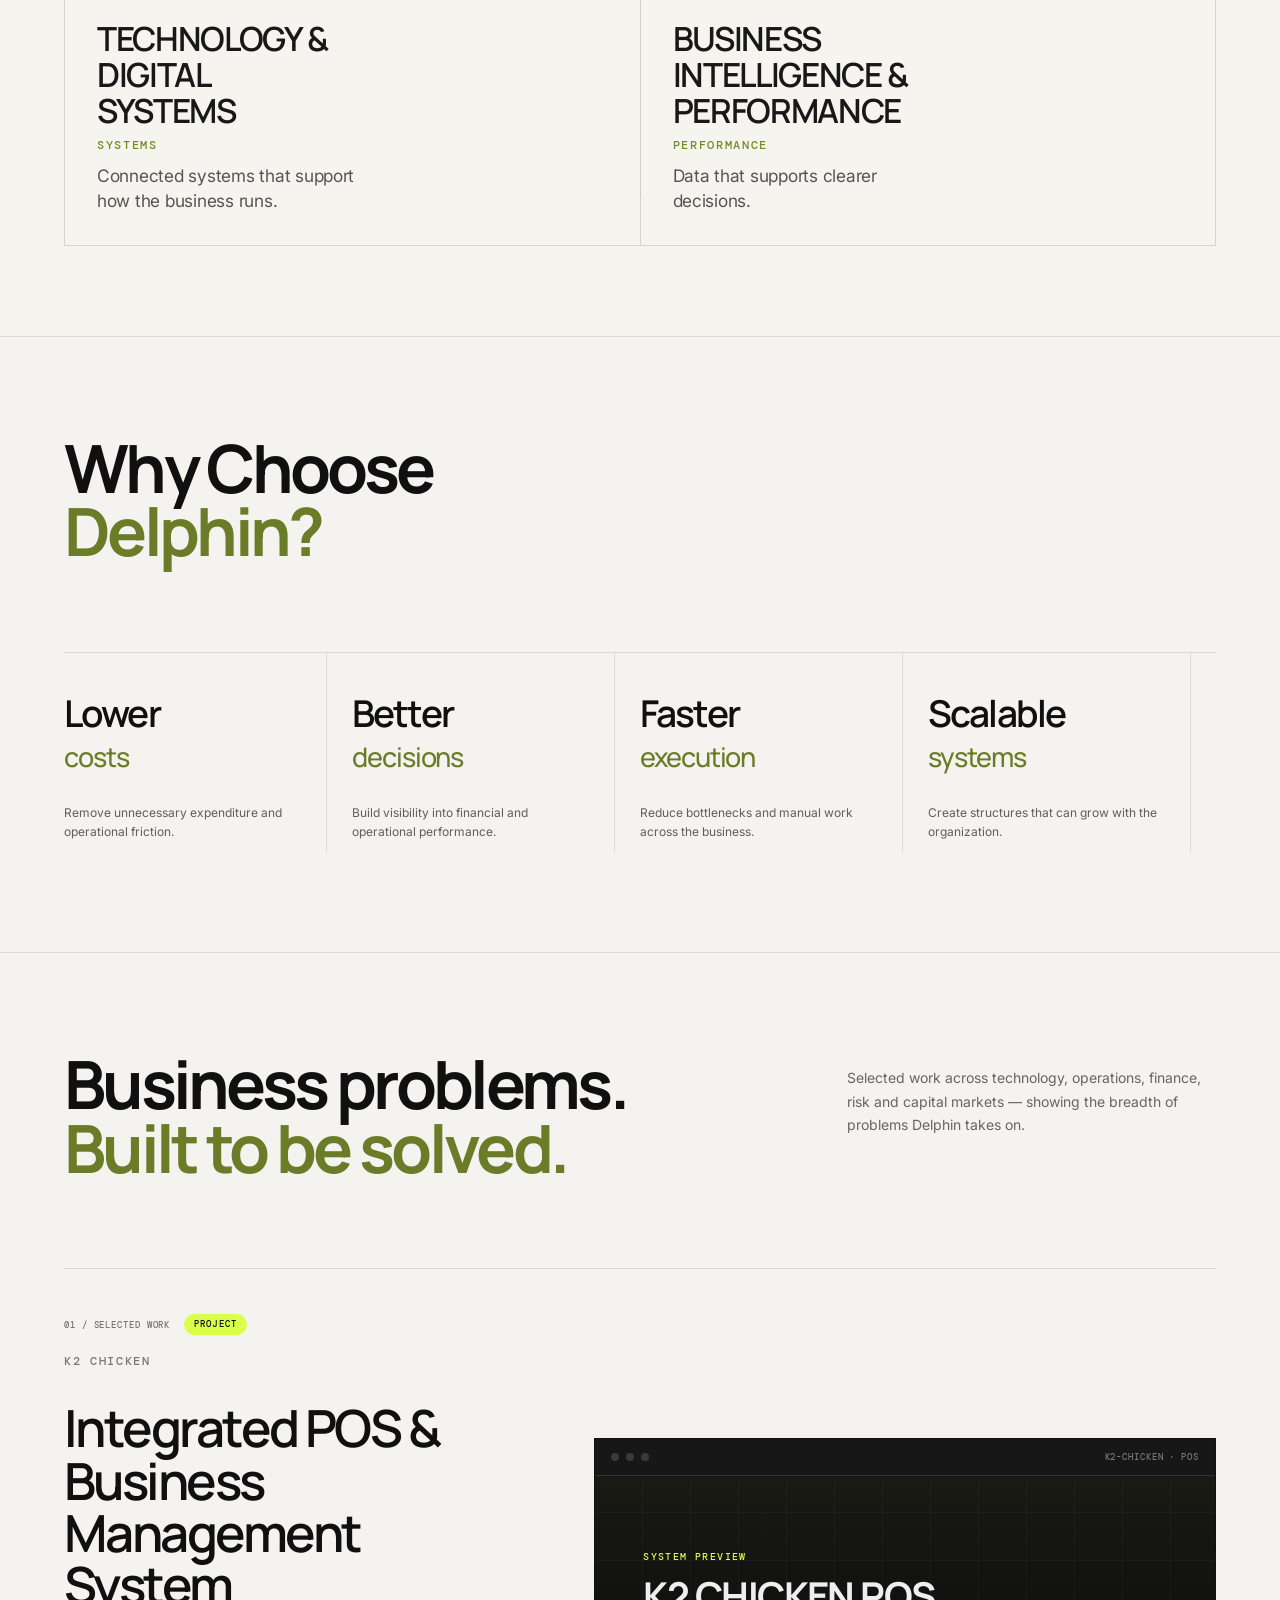
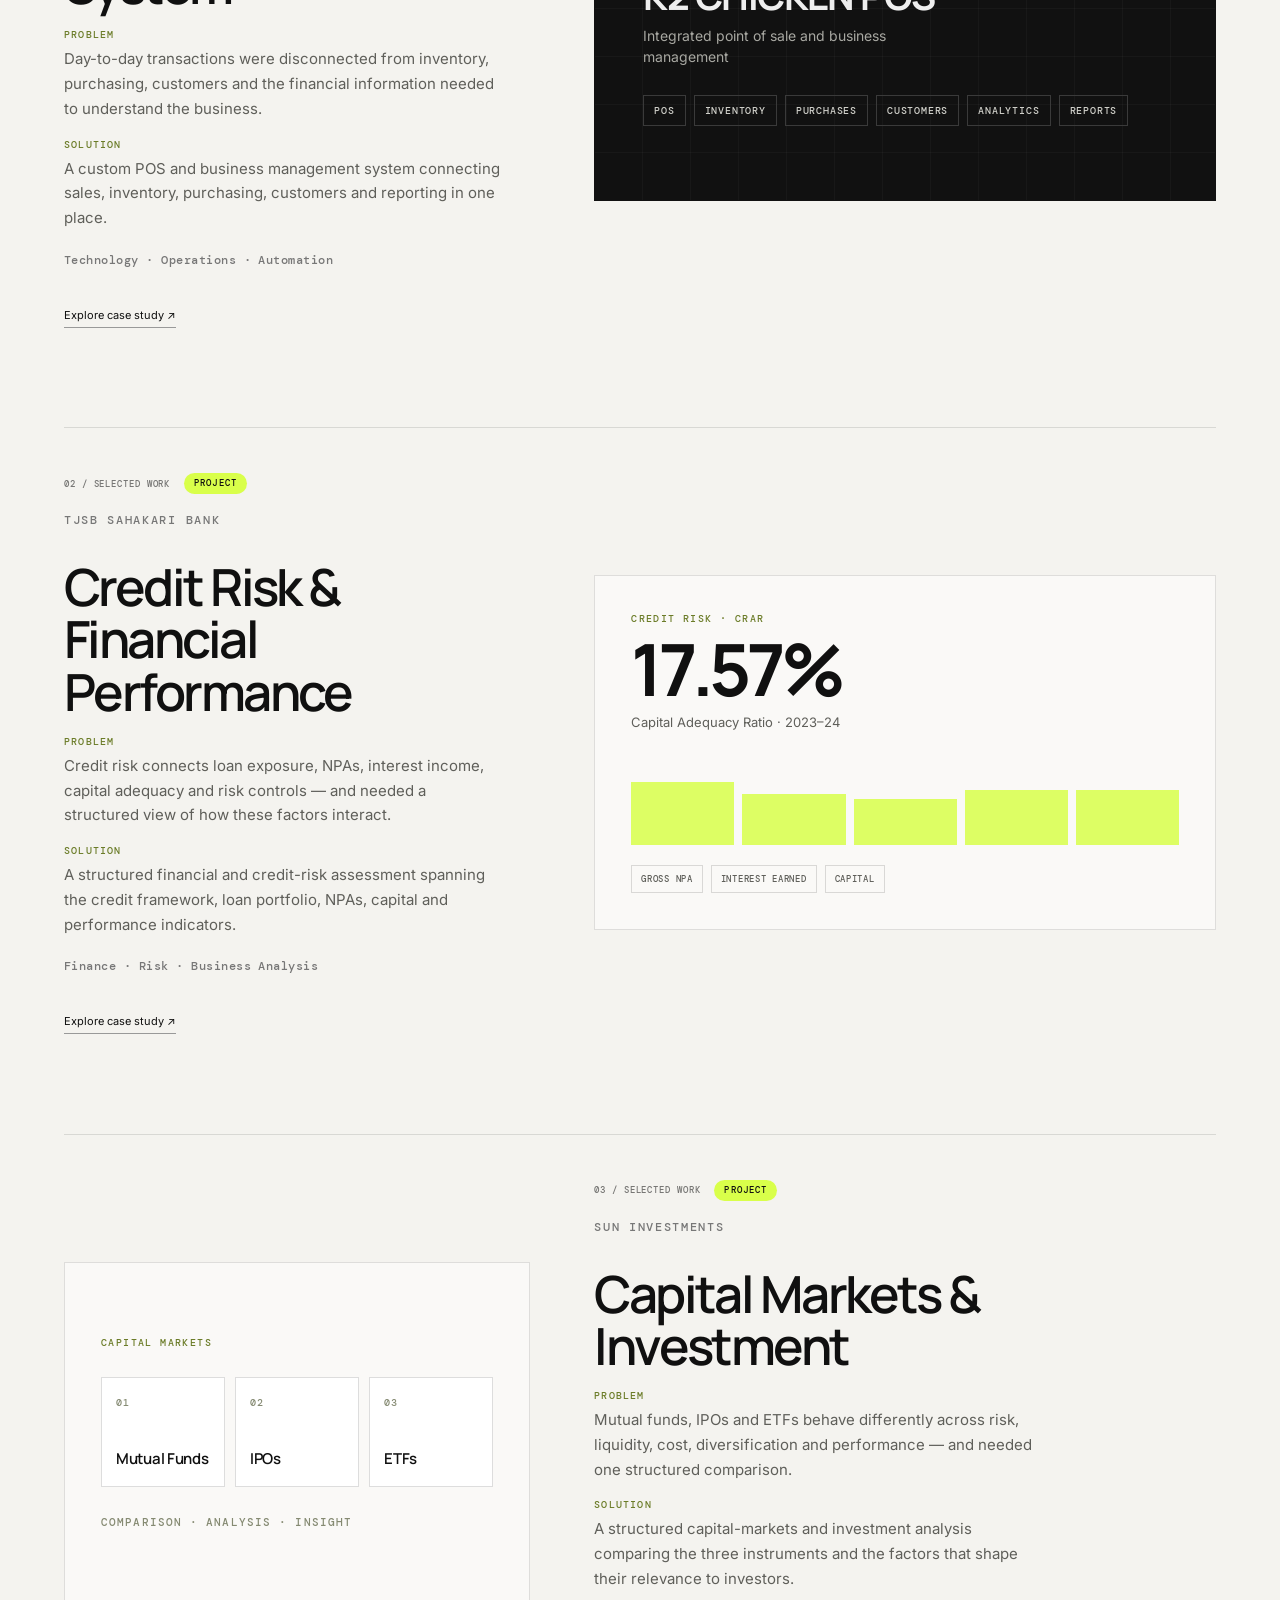
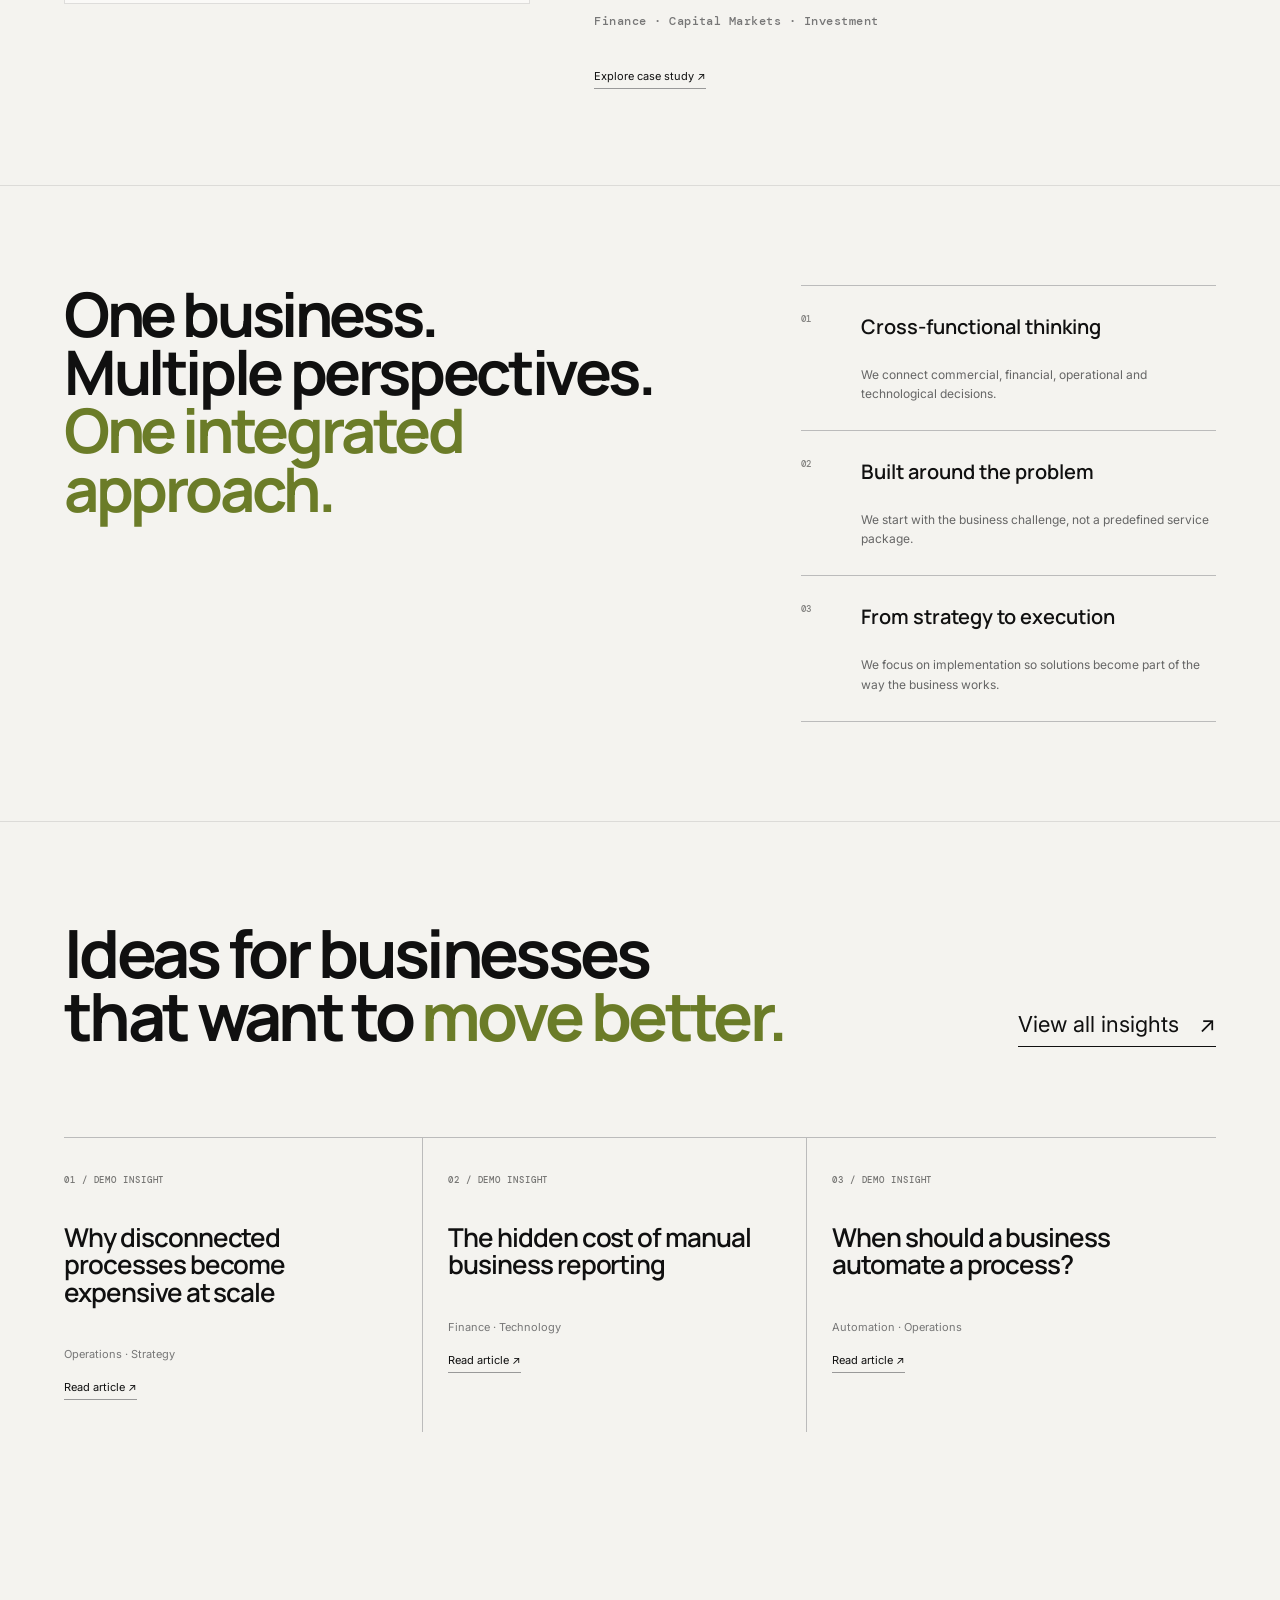
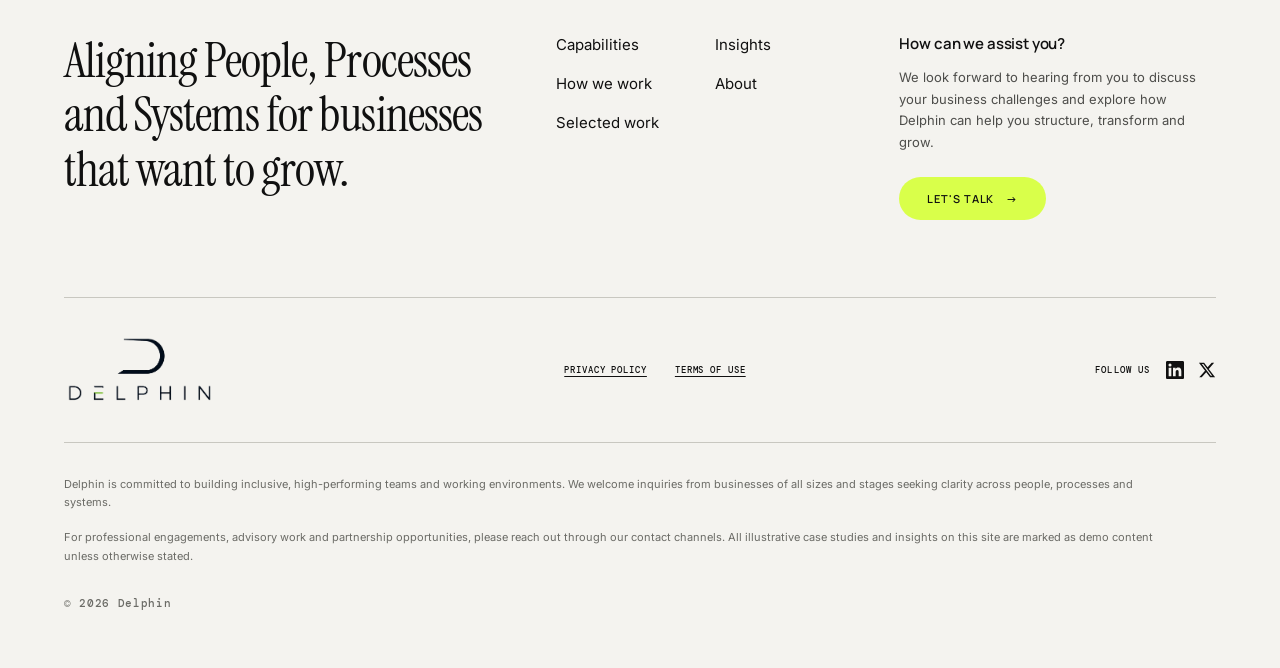
==== commit 41aec7db: "Redesign ALIGN as a flip-card matrix and refresh value pillars. Replace the method section with a 2×" ====
--- a/index.html
+++ b/index.html
@@ -171,302 +171,739 @@
 
       <section
         id="method"
-        class="delphin-method section-light"
-        aria-label="How we work"
+        class="align-framework section-light"
+        aria-label="The ALIGN Framework"
       >
-        <div class="dm-wrap">
-          <header class="dm-head">
-            <p class="dm-eyebrow">How we work</p>
-            <h2 class="dm-title">The Delphin Method</h2>
-            <p class="dm-mantra">
-              Understand.<br />
-              Structure.<br />
-              <span>Improve.</span>
+        <div class="af-wrap">
+          <header class="af-head reveal">
+            <div class="af-head__main">
+              <p class="af-eyebrow">04 / The ALIGN Framework™</p>
+              <h2 class="af-title">The ALIGN Framework™</h2>
+              <p class="af-mantra">Aligning People. Processes. Systems.</p>
+              <p class="af-lead">
+                Businesses rarely have isolated problems. People, processes and
+                systems fall out of alignment. Delphin finds that misalignment,
+                fixes it, and builds a business that works better as a whole.
+              </p>
+            </div>
+            <p class="af-aside" aria-hidden="true">
+              A connected approach<br />to a stronger tomorrow.
             </p>
           </header>
 
+          <div class="af-matrix" id="afCards">
+            <svg
+              class="af-matrix__links"
+              viewBox="0 0 100 100"
+              preserveAspectRatio="none"
+              aria-hidden="true"
+            >
+              <path
+                class="af-matrix__path"
+                d="M16.5 24 H50 H83.5 M83.5 24 V76 M16.5 76 H50 H83.5"
+              />
+              <circle class="af-matrix__dot" cx="16.5" cy="24" r="0.55" />
+              <circle class="af-matrix__dot" cx="50" cy="24" r="0.55" />
+              <circle class="af-matrix__dot" cx="83.5" cy="24" r="0.55" />
+              <circle class="af-matrix__dot" cx="83.5" cy="76" r="0.55" />
+              <circle class="af-matrix__dot" cx="50" cy="76" r="0.55" />
+              <circle class="af-matrix__dot" cx="16.5" cy="76" r="0.55" />
+            </svg>
+
+            <div
+              class="af-cards"
+              role="list"
+              aria-label="ALIGN Framework stages"
+            >
+              <!-- 01 Assess -->
+              <article
+                class="af-card"
+                role="listitem"
+                data-stage="0"
+                data-neighbors="1"
+              >
+                <button
+                  class="af-card__btn"
+                  type="button"
+                  id="af-card-0"
+                  aria-expanded="false"
+                  aria-controls="af-back-0"
+                >
+                  <span class="af-card__inner">
+                    <span class="af-card__face af-card__face--front">
+                      <span class="af-card__top">
+                        <span class="af-card__index">01</span>
+                        <svg
+                          class="af-card__icon"
+                          viewBox="0 0 32 32"
+                          aria-hidden="true"
+                        >
+                          <circle class="af-ico-a af-ico-a--1" cx="12" cy="13" r="6.2" />
+                          <circle class="af-ico-a af-ico-a--2" cx="20" cy="13" r="6.2" />
+                          <circle class="af-ico-a af-ico-a--3" cx="16" cy="20" r="6.2" />
+                        </svg>
+                      </span>
+                      <span class="af-card__letter" aria-hidden="true">A</span>
+                      <span class="af-card__title">Assess</span>
+                      <span class="af-card__rule" aria-hidden="true"></span>
+                      <span class="af-card__sub"
+                        >Understand before we advise.</span
+                      >
+                      <span class="af-card__arrow" aria-hidden="true">↗</span>
+                    </span>
+                    <span
+                      class="af-card__face af-card__face--back"
+                      id="af-back-0"
+                      aria-hidden="true"
+                    >
+                      <span class="af-card__back-top">
+                        <span class="af-card__back-index">01 / A</span>
+                        <span class="af-card__back-title">Assess</span>
+                      </span>
+                      <span class="af-card__back-rule" aria-hidden="true"></span>
+                      <span class="af-card__back-kicker"
+                        >Understand before we advise.</span
+                      >
+                      <span class="af-card__back-copy">
+                        <span
+                          >We immerse ourselves in your business to understand
+                          how it actually works—not just how it is supposed to
+                          work.</span
+                        >
+                        <span
+                          >We study your objectives, people, processes, systems,
+                          customers and current challenges to establish the real
+                          business context.</span
+                        >
+                      </span>
+                      <span class="af-card__back-next"
+                        >Assess → Locate</span
+                      >
+                    </span>
+                  </span>
+                </button>
+              </article>
+
+              <!-- 02 Locate -->
+              <article
+                class="af-card"
+                role="listitem"
+                data-stage="1"
+                data-neighbors="0,2"
+              >
+                <button
+                  class="af-card__btn"
+                  type="button"
+                  id="af-card-1"
+                  aria-expanded="false"
+                  aria-controls="af-back-1"
+                >
+                  <span class="af-card__inner">
+                    <span class="af-card__face af-card__face--front">
+                      <span class="af-card__top">
+                        <span class="af-card__index">02</span>
+                        <svg
+                          class="af-card__icon"
+                          viewBox="0 0 32 32"
+                          aria-hidden="true"
+                        >
+                          <rect x="6" y="18" width="3.5" height="8" />
+                          <rect x="12.5" y="12" width="3.5" height="14" />
+                          <rect x="19" y="8" width="3.5" height="18" />
+                          <circle class="af-ico-l-dot" cx="20.75" cy="7" r="1.4" />
+                        </svg>
+                      </span>
+                      <span class="af-card__letter" aria-hidden="true">L</span>
+                      <span class="af-card__title">Locate</span>
+                      <span class="af-card__rule" aria-hidden="true"></span>
+                      <span class="af-card__sub"
+                        >Find where the business is losing momentum.</span
+                      >
+                      <span class="af-card__arrow" aria-hidden="true">↗</span>
+                    </span>
+                    <span
+                      class="af-card__face af-card__face--back"
+                      id="af-back-1"
+                      aria-hidden="true"
+                    >
+                      <span class="af-card__back-top">
+                        <span class="af-card__back-index">02 / L</span>
+                        <span class="af-card__back-title">Locate</span>
+                      </span>
+                      <span class="af-card__back-rule" aria-hidden="true"></span>
+                      <span class="af-card__back-kicker"
+                        >Find where the business is losing momentum.</span
+                      >
+                      <span class="af-card__back-copy">
+                        <span
+                          >We identify the gaps, bottlenecks, inefficiencies,
+                          risks and missed opportunities across the
+                          organization.</span
+                        >
+                        <span
+                          >Rather than treating symptoms, we trace problems back
+                          to their underlying causes.</span
+                        >
+                      </span>
+                      <span class="af-card__back-next"
+                        >Assess → Locate → Integrate</span
+                      >
+                    </span>
+                  </span>
+                </button>
+              </article>
+
+              <!-- 03 Integrate -->
+              <article
+                class="af-card"
+                role="listitem"
+                data-stage="2"
+                data-neighbors="1,5"
+              >
+                <button
+                  class="af-card__btn"
+                  type="button"
+                  id="af-card-2"
+                  aria-expanded="false"
+                  aria-controls="af-back-2"
+                >
+                  <span class="af-card__inner">
+                    <span class="af-card__face af-card__face--front">
+                      <span class="af-card__top">
+                        <span class="af-card__index">03</span>
+                        <svg
+                          class="af-card__icon"
+                          viewBox="0 0 32 32"
+                          aria-hidden="true"
+                        >
+                          <line class="af-ico-i-line af-ico-i-line--1" x1="8" y1="10" x2="24" y2="10" />
+                          <line class="af-ico-i-line af-ico-i-line--2" x1="24" y1="10" x2="16" y2="23" />
+                          <line class="af-ico-i-line af-ico-i-line--3" x1="16" y1="23" x2="8" y2="10" />
+                          <circle cx="8" cy="10" r="2" />
+                          <circle cx="24" cy="10" r="2" />
+                          <circle cx="16" cy="23" r="2" />
+                        </svg>
+                      </span>
+                      <span class="af-card__letter" aria-hidden="true">I</span>
+                      <span class="af-card__title">Integrate</span>
+                      <span class="af-card__rule" aria-hidden="true"></span>
+                      <span class="af-card__sub"
+                        >Connect what isn’t working together.</span
+                      >
+                      <span class="af-card__arrow" aria-hidden="true">↗</span>
+                    </span>
+                    <span
+                      class="af-card__face af-card__face--back"
+                      id="af-back-2"
+                      aria-hidden="true"
+                    >
+                      <span class="af-card__back-top">
+                        <span class="af-card__back-index">03 / I</span>
+                        <span class="af-card__back-title">Integrate</span>
+                      </span>
+                      <span class="af-card__back-rule" aria-hidden="true"></span>
+                      <span class="af-card__back-kicker"
+                        >Connect what isn’t working together.</span
+                      >
+                      <span class="af-card__back-copy">
+                        <span
+                          >We design solutions that bring people, processes and
+                          systems into alignment.</span
+                        >
+                        <span
+                          >Every recommendation is built around your
+                          business—not a pre-existing template or off-the-shelf
+                          solution.</span
+                        >
+                      </span>
+                      <span class="af-card__back-next"
+                        >Locate → Integrate → Grow</span
+                      >
+                    </span>
+                  </span>
+                </button>
+              </article>
+
+              <!-- 04 Grow -->
+              <article
+                class="af-card"
+                role="listitem"
+                data-stage="3"
+                data-neighbors="4"
+              >
+                <button
+                  class="af-card__btn"
+                  type="button"
+                  id="af-card-3"
+                  aria-expanded="false"
+                  aria-controls="af-back-3"
+                >
+                  <span class="af-card__inner">
+                    <span class="af-card__face af-card__face--front">
+                      <span class="af-card__top">
+                        <span class="af-card__index">04</span>
+                        <svg
+                          class="af-card__icon"
+                          viewBox="0 0 32 32"
+                          aria-hidden="true"
+                        >
+                          <path
+                            class="af-ico-g-line"
+                            d="M7 23 L14 16 L19 19 L26 9"
+                            fill="none"
+                          />
+                          <path
+                            class="af-ico-g-head"
+                            d="M22 9 H26 V13"
+                            fill="none"
+                          />
+                        </svg>
+                      </span>
+                      <span class="af-card__letter" aria-hidden="true">G</span>
+                      <span class="af-card__title">Grow</span>
+                      <span class="af-card__rule" aria-hidden="true"></span>
+                      <span class="af-card__sub"
+                        >Turn strategy into execution.</span
+                      >
+                      <span class="af-card__arrow" aria-hidden="true">↗</span>
+                    </span>
+                    <span
+                      class="af-card__face af-card__face--back"
+                      id="af-back-3"
+                      aria-hidden="true"
+                    >
+                      <span class="af-card__back-top">
+                        <span class="af-card__back-index">04 / G</span>
+                        <span class="af-card__back-title">Grow</span>
+                      </span>
+                      <span class="af-card__back-rule" aria-hidden="true"></span>
+                      <span class="af-card__back-kicker"
+                        >Turn strategy into execution.</span
+                      >
+                      <span class="af-card__back-copy">
+                        <span
+                          >A good strategy means nothing if it stays on
+                          paper.</span
+                        >
+                        <span
+                          >We help implement the solution through structured
+                          processes, systems, responsibilities and execution
+                          frameworks that your team can actually adopt.</span
+                        >
+                      </span>
+                      <span class="af-card__back-next"
+                        >Integrate → Grow → Navigate</span
+                      >
+                    </span>
+                  </span>
+                </button>
+              </article>
+
+              <!-- 05 Navigate -->
+              <article
+                class="af-card"
+                role="listitem"
+                data-stage="4"
+                data-neighbors="3,5"
+              >
+                <button
+                  class="af-card__btn"
+                  type="button"
+                  id="af-card-4"
+                  aria-expanded="false"
+                  aria-controls="af-back-4"
+                >
+                  <span class="af-card__inner">
+                    <span class="af-card__face af-card__face--front">
+                      <span class="af-card__top">
+                        <span class="af-card__index">05</span>
+                        <svg
+                          class="af-card__icon"
+                          viewBox="0 0 32 32"
+                          aria-hidden="true"
+                        >
+                          <circle cx="16" cy="16" r="9" fill="none" />
+                          <circle cx="16" cy="16" r="1.4" />
+                          <line class="af-ico-n-needle" x1="16" y1="16" x2="22" y2="9" />
+                        </svg>
+                      </span>
+                      <span class="af-card__letter" aria-hidden="true">N</span>
+                      <span class="af-card__title">Navigate</span>
+                      <span class="af-card__rule" aria-hidden="true"></span>
+                      <span class="af-card__sub"
+                        >Know what is working—and what isn’t.</span
+                      >
+                      <span class="af-card__arrow" aria-hidden="true">↗</span>
+                    </span>
+                    <span
+                      class="af-card__face af-card__face--back"
+                      id="af-back-4"
+                      aria-hidden="true"
+                    >
+                      <span class="af-card__back-top">
+                        <span class="af-card__back-index">05 / N</span>
+                        <span class="af-card__back-title">Navigate</span>
+                      </span>
+                      <span class="af-card__back-rule" aria-hidden="true"></span>
+                      <span class="af-card__back-kicker"
+                        >Know what is working—and what isn’t.</span
+                      >
+                      <span class="af-card__back-copy">
+                        <span
+                          >We establish meaningful KPIs, performance indicators
+                          and feedback mechanisms so leadership can see what is
+                          improving, where attention is needed and whether the
+                          solution is delivering results.</span
+                        >
+                      </span>
+                      <span class="af-card__back-next"
+                        >Grow → Navigate → Evolve</span
+                      >
+                    </span>
+                  </span>
+                </button>
+              </article>
+
+              <!-- 06 Evolve -->
+              <article
+                class="af-card"
+                role="listitem"
+                data-stage="5"
+                data-neighbors="2,4"
+              >
+                <button
+                  class="af-card__btn"
+                  type="button"
+                  id="af-card-5"
+                  aria-expanded="false"
+                  aria-controls="af-back-5"
+                >
+                  <span class="af-card__inner">
+                    <span class="af-card__face af-card__face--front">
+                      <span class="af-card__top">
+                        <span class="af-card__index">06</span>
+                        <svg
+                          class="af-card__icon"
+                          viewBox="0 0 32 32"
+                          aria-hidden="true"
+                        >
+                          <circle class="af-ico-e af-ico-e--1" cx="16" cy="16" r="3" fill="none" />
+                          <circle class="af-ico-e af-ico-e--2" cx="16" cy="16" r="7" fill="none" stroke-dasharray="2 2.5" />
+                          <circle class="af-ico-e af-ico-e--3" cx="16" cy="16" r="11" fill="none" stroke-dasharray="1.5 3" />
+                        </svg>
+                      </span>
+                      <span class="af-card__letter" aria-hidden="true">∞</span>
+                      <span class="af-card__title">Evolve</span>
+                      <span class="af-card__rule" aria-hidden="true"></span>
+                      <span class="af-card__sub"
+                        >Because businesses don’t stand still.</span
+                      >
+                      <span class="af-card__arrow" aria-hidden="true">↗</span>
+                    </span>
+                    <span
+                      class="af-card__face af-card__face--back"
+                      id="af-back-5"
+                      aria-hidden="true"
+                    >
+                      <span class="af-card__back-top">
+                        <span class="af-card__back-index">06 / ∞</span>
+                        <span class="af-card__back-title">Evolve</span>
+                      </span>
+                      <span class="af-card__back-rule" aria-hidden="true"></span>
+                      <span class="af-card__back-kicker"
+                        >Because businesses don’t stand still.</span
+                      >
+                      <span class="af-card__back-copy">
+                        <span
+                          >We continuously review, refine and improve the system
+                          as your business, customers, people and market
+                          change.</span
+                        >
+                        <span
+                          >The objective isn’t simply to solve today’s problem.
+                          It’s to build a business capable of solving
+                          tomorrow’s.</span
+                        >
+                      </span>
+                      <span class="af-card__back-next"
+                        >Navigate → Evolve → ∞</span
+                      >
+                    </span>
+                  </span>
+                </button>
+              </article>
+            </div>
+          </div>
+
+          <div class="af-summary">
+            <div class="af-summary__left">
+              <p class="af-summary__label">The Delphin ALIGN Framework™</p>
+              <p class="af-summary__flow">
+                Assess → Locate → Integrate → Grow → Navigate → Evolve
+              </p>
+            </div>
+            <p class="af-summary__tag">
+              One framework. One connected approach. A business built to
+              perform.
+            </p>
+          </div>
+
+          <div class="af-close">
+            <p class="af-close__soft">Delphin doesn’t just solve problems.</p>
+            <p class="af-close__strong">We align the business behind them.</p>
+          </div>
+        </div>
+      </section>
+
+      <section
+        id="capabilities"
+        class="value-pillars section-light"
+        aria-label="Where we create value"
+      >
+        <div class="vp-wrap">
+          <header class="vp-head reveal">
+            <p class="vp-eyebrow">03 / Where we create value</p>
+            <h2 class="vp-title">Where we create <em>value.</em></h2>
+            <p class="vp-lead">
+              We work across the areas that determine how a business grows,
+              operates, adapts and performs.
+            </p>
+          </header>
+
+          <div class="vp-system" aria-hidden="true">
+            <span class="vp-system__line vp-system__line--h"></span>
+            <span class="vp-system__line vp-system__line--v"></span>
+          </div>
+
           <div
-            class="dm-accordion"
-            id="dmAccordion"
+            class="vp-grid"
+            id="vpGrid"
             role="list"
-            aria-label="The Delphin Method stages"
+            aria-label="Value pillars"
           >
-            <div class="dm-row" role="listitem" data-stage="0">
+            <!-- 01 Strategy -->
+            <article class="vp-card" role="listitem" data-pillar="0">
               <button
-                class="dm-row__trigger"
+                class="vp-card__trigger"
                 type="button"
+                id="vp-trigger-0"
                 aria-expanded="false"
-                aria-controls="dm-panel-0"
-                id="dm-trigger-0"
-              >
-                <span class="dm-row__num">01</span>
-                <span class="dm-row__title">Understand</span>
-                <span class="dm-row__arrow" aria-hidden="true">↗</span>
+                aria-controls="vp-panel-0"
+              >
+                <div class="vp-card__meta">
+                  <span class="vp-card__num">01</span>
+                  <span class="vp-card__arrow" aria-hidden="true">↗</span>
+                </div>
+                <h3 class="vp-card__title">Strategy &amp; Growth</h3>
+                <p class="vp-card__tag">Direction</p>
+                <p class="vp-card__headline">
+                  A clear path from goals to growth.
+                </p>
               </button>
               <div
-                class="dm-row__panel"
-                id="dm-panel-0"
+                class="vp-card__panel"
+                id="vp-panel-0"
                 role="region"
-                aria-labelledby="dm-trigger-0"
-              >
-                <div class="dm-row__panel-inner">
-                  <p class="dm-row__desc">
-                    We study the business, its people, processes, economics and
-                    existing systems.
+                aria-labelledby="vp-trigger-0"
+                aria-hidden="true"
+              >
+                <div class="vp-card__panel-inner">
+                  <p class="vp-card__desc">
+                    We help businesses understand where they are, where they
+                    want to go and what needs to change to get there.
                   </p>
-                  <p class="dm-row__tags">
-                    People · Processes · Finance · Systems
+                  <p class="vp-label">What we work on</p>
+
+                  <ul class="vp-list">
+                    <li>Business assessment &amp; diagnostics</li>
+                    <li>Growth strategy</li>
+                    <li>Market &amp; competitor analysis</li>
+                    <li>Strategic planning</li>
+                    <li>Sales process &amp; funnel design</li>
+                    <li>Customer acquisition</li>
+                    <li>CRM structuring</li>
+                    <li>Brand positioning</li>
+                    <li>Digital marketing strategy</li>
+                    <li>Marketing performance analysis</li>
+                  </ul>
+                  <p class="vp-label vp-label--outcome">The outcome</p>
+                  <p class="vp-outcome">
+                    A clearer market position, stronger customer acquisition and
+                    a structured path toward growth.
                   </p>
                 </div>
               </div>
-            </div>
-
-            <div class="dm-row" role="listitem" data-stage="1">
+            </article>
+
+            <!-- 02 Operations -->
+            <article class="vp-card" role="listitem" data-pillar="1">
               <button
-                class="dm-row__trigger"
+                class="vp-card__trigger"
                 type="button"
+                id="vp-trigger-1"
                 aria-expanded="false"
-                aria-controls="dm-panel-1"
-                id="dm-trigger-1"
-              >
-                <span class="dm-row__num">02</span>
-                <span class="dm-row__title">Diagnose</span>
-                <span class="dm-row__arrow" aria-hidden="true">↗</span>
+                aria-controls="vp-panel-1"
+              >
+                <div class="vp-card__meta">
+                  <span class="vp-card__num">02</span>
+                  <span class="vp-card__arrow" aria-hidden="true">↗</span>
+                </div>
+                <h3 class="vp-card__title">Operations &amp; Organization</h3>
+                <p class="vp-card__tag">Execution</p>
+                <p class="vp-card__headline">
+                  Simpler processes. Clearer ownership.
+                </p>
               </button>
               <div
-                class="dm-row__panel"
-                id="dm-panel-1"
+                class="vp-card__panel"
+                id="vp-panel-1"
                 role="region"
-                aria-labelledby="dm-trigger-1"
-              >
-                <div class="dm-row__panel-inner">
-                  <p class="dm-row__desc">
-                    We identify bottlenecks, inefficiencies, risks and
-                    opportunities.
+                aria-labelledby="vp-trigger-1"
+                aria-hidden="true"
+              >
+                <div class="vp-card__panel-inner">
+                  <p class="vp-card__desc">
+                    We help organizations structure processes and
+                    responsibilities so work happens more efficiently and
+                    consistently.
                   </p>
-                  <p class="dm-row__tags">
-                    Risks · Bottlenecks · Opportunities · Performance
+                  <p class="vp-label">What we work on</p>
+
+                  <ul class="vp-list">
+                    <li>Business process mapping</li>
+                    <li>SOP development</li>
+                    <li>Workflow optimization</li>
+                    <li>Process standardization</li>
+                    <li>Role &amp; responsibility mapping</li>
+                    <li>Organizational structure</li>
+                    <li>Performance frameworks</li>
+                    <li>Team productivity systems</li>
+                    <li>Onboarding &amp; training</li>
+                    <li>Management systems</li>
+                  </ul>
+                  <p class="vp-label vp-label--outcome">The outcome</p>
+                  <p class="vp-outcome">
+                    Less operational friction, clearer accountability and more
+                    consistent execution.
                   </p>
                 </div>
               </div>
-            </div>
-
-            <div class="dm-row" role="listitem" data-stage="2">
+            </article>
+
+            <!-- 03 Technology -->
+            <article class="vp-card" role="listitem" data-pillar="2">
               <button
-                class="dm-row__trigger"
+                class="vp-card__trigger"
                 type="button"
+                id="vp-trigger-2"
                 aria-expanded="false"
-                aria-controls="dm-panel-2"
-                id="dm-trigger-2"
-              >
-                <span class="dm-row__num">03</span>
-                <span class="dm-row__title">Structure</span>
-                <span class="dm-row__arrow" aria-hidden="true">↗</span>
+                aria-controls="vp-panel-2"
+              >
+                <div class="vp-card__meta">
+                  <span class="vp-card__num">03</span>
+                  <span class="vp-card__arrow" aria-hidden="true">↗</span>
+                </div>
+                <h3 class="vp-card__title">Technology &amp; Digital Systems</h3>
+                <p class="vp-card__tag">Systems</p>
+                <p class="vp-card__headline">
+                  Connected systems that support how the business runs.
+                </p>
               </button>
               <div
-                class="dm-row__panel"
-                id="dm-panel-2"
+                class="vp-card__panel"
+                id="vp-panel-2"
                 role="region"
-                aria-labelledby="dm-trigger-2"
-              >
-                <div class="dm-row__panel-inner">
-                  <p class="dm-row__desc">
-                    We design better processes, financial structures, technology
-                    and workflows.
+                aria-labelledby="vp-trigger-2"
+                aria-hidden="true"
+              >
+                <div class="vp-card__panel-inner">
+                  <p class="vp-card__desc">
+                    We help organizations identify, structure and implement the
+                    technology and digital workflows their operations need.
                   </p>
-                  <p class="dm-row__tags">
-                    Finance · Technology · Operations · Workflows
+                  <ol class="vp-flow" aria-label="Technology approach">
+                    <li>Assess</li>
+                    <li>Design</li>
+                    <li>Implement</li>
+                    <li>Measure</li>
+                    <li>Improve</li>
+                  </ol>
+                  <p class="vp-label">What we work on</p>
+
+                  <ul class="vp-list">
+                    <li>CRM implementation &amp; optimization</li>
+                    <li>Business management systems</li>
+                    <li>Workflow automation</li>
+                    <li>System integration</li>
+                    <li>Technology assessment</li>
+                    <li>Digital workflows</li>
+                    <li>Data &amp; reporting systems</li>
+                    <li>Business dashboards</li>
+                  </ul>
+                  <p class="vp-label vp-label--outcome">The outcome</p>
+                  <p class="vp-outcome">
+                    Connected systems, less manual work and a more scalable
+                    digital operation.
                   </p>
                 </div>
               </div>
-            </div>
-
-            <div class="dm-row" role="listitem" data-stage="3">
+            </article>
+
+            <!-- 04 BI -->
+            <article class="vp-card" role="listitem" data-pillar="3">
               <button
-                class="dm-row__trigger"
+                class="vp-card__trigger"
                 type="button"
+                id="vp-trigger-3"
                 aria-expanded="false"
-                aria-controls="dm-panel-3"
-                id="dm-trigger-3"
-              >
-                <span class="dm-row__num">04</span>
-                <span class="dm-row__title">Implement</span>
-                <span class="dm-row__arrow" aria-hidden="true">↗</span>
+                aria-controls="vp-panel-3"
+              >
+                <div class="vp-card__meta">
+                  <span class="vp-card__num">04</span>
+                  <span class="vp-card__arrow" aria-hidden="true">↗</span>
+                </div>
+                <h3 class="vp-card__title">
+                  Business Intelligence &amp; Performance
+                </h3>
+                <p class="vp-card__tag">Performance</p>
+                <p class="vp-card__headline">
+                  Data that supports clearer decisions.
+                </p>
               </button>
               <div
-                class="dm-row__panel"
-                id="dm-panel-3"
+                class="vp-card__panel"
+                id="vp-panel-3"
                 role="region"
-                aria-labelledby="dm-trigger-3"
-              >
-                <div class="dm-row__panel-inner">
-                  <p class="dm-row__desc">
-                    We turn recommendations into systems that teams can actually
-                    use.
+                aria-labelledby="vp-trigger-3"
+                aria-hidden="true"
+              >
+                <div class="vp-card__panel-inner">
+                  <p class="vp-card__desc">
+                    We help businesses turn reporting, analytics and financial
+                    information into something management can use.
                   </p>
-                  <p class="dm-row__tags">
-                    Systems · Automation · Execution · Operations
+                  <p class="vp-label">What we work on</p>
+
+                  <ul class="vp-list">
+                    <li>Performance dashboards &amp; KPIs</li>
+                    <li>Sales &amp; customer analytics</li>
+                    <li>Operational reporting</li>
+                    <li>Financial analysis &amp; modelling</li>
+                    <li>Budgeting &amp; forecasting</li>
+                    <li>Cost &amp; profitability analysis</li>
+                    <li>Cash-flow analysis</li>
+                    <li>Management reports</li>
+                    <li>Decision frameworks</li>
+                  </ul>
+                  <p class="vp-label vp-label--outcome">The outcome</p>
+                  <p class="vp-outcome">
+                    Greater visibility into performance and stronger control
+                    over business decisions.
                   </p>
                 </div>
               </div>
-            </div>
-
-            <div class="dm-row" role="listitem" data-stage="4">
-              <button
-                class="dm-row__trigger"
-                type="button"
-                aria-expanded="false"
-                aria-controls="dm-panel-4"
-                id="dm-trigger-4"
-              >
-                <span class="dm-row__num">05</span>
-                <span class="dm-row__title">Optimize</span>
-                <span class="dm-row__arrow" aria-hidden="true">↗</span>
-              </button>
-              <div
-                class="dm-row__panel"
-                id="dm-panel-4"
-                role="region"
-                aria-labelledby="dm-trigger-4"
-              >
-                <div class="dm-row__panel-inner">
-                  <p class="dm-row__desc">
-                    We measure performance and continuously improve what has
-                    been built.
-                  </p>
-                  <p class="dm-row__tags">
-                    Measure · Improve · Performance · Continuous Improvement
-                  </p>
-                </div>
-              </div>
-            </div>
+            </article>
           </div>
-        </div>
-      </section>
-
-      <section id="capabilities" class="capabilities section-dark">
-        <div class="cap-head reveal">
-          <h2>Where we<br />create <em>value.</em></h2>
-          <p>
-            Integrated capabilities for businesses that need more than a
-            disconnected service provider.
-          </p>
-        </div>
-        <div class="cap-list">
-          <article class="cap-item" data-cap="finance">
-            <div class="cap-item-head">
-              <span class="cap-num">01</span>
-              <span class="cap-arrow" aria-hidden="true">↗</span>
-            </div>
-            <h3>Financial Solutions</h3>
-            <p class="cap-summary">
-              From cash flow visibility to investment decisions, we structure
-              finance so leadership can act with confidence.
-            </p>
-            <div class="cap-detail">
-              <div class="cap-detail-inner">
-                <p class="cap-tags">
-                  Financial modelling · Billing · Auditing · Budgeting ·
-                  Cost-benefit structures · Investments & asset management
-                </p>
-              </div>
-            </div>
-          </article>
-          <article class="cap-item" data-cap="technology">
-            <div class="cap-item-head">
-              <span class="cap-num">02</span>
-              <span class="cap-arrow" aria-hidden="true">↗</span>
-            </div>
-            <h3>Tech Solutions</h3>
-            <p class="cap-summary">
-              We implement systems that connect teams, data and decisions — not
-              shelfware that sits unused.
-            </p>
-            <div class="cap-detail">
-              <div class="cap-detail-inner">
-                <p class="cap-tags">
-                  Business systems · Digital transformation · Data & reporting ·
-                  Software solutions · System integration
-                </p>
-              </div>
-            </div>
-          </article>
-          <article class="cap-item" data-cap="sales">
-            <div class="cap-item-head">
-              <span class="cap-num">03</span>
-              <span class="cap-arrow" aria-hidden="true">↗</span>
-            </div>
-            <h3>Sales & Pre-Sales</h3>
-            <p class="cap-summary">
-              Sharper positioning, cleaner pipelines and proposals that win
-              without discounting your value.
-            </p>
-            <div class="cap-detail">
-              <div class="cap-detail-inner">
-                <p class="cap-tags">
-                  Pricing strategy · Competitor analysis · Product proposals ·
-                  Lead generation · Negotiation
-                </p>
-              </div>
-            </div>
-          </article>
-          <article class="cap-item" data-cap="marketing">
-            <div class="cap-item-head">
-              <span class="cap-num">04</span>
-              <span class="cap-arrow" aria-hidden="true">↗</span>
-            </div>
-            <h3>Marketing Solutions</h3>
-            <p class="cap-summary">
-              Brand and demand work that feeds sales and operations, not
-              disconnected campaigns.
-            </p>
-            <div class="cap-detail">
-              <div class="cap-detail-inner">
-                <p class="cap-tags">
-                  Digital marketing · Traditional marketing · SEO · Promotional
-                  strategy · Branding · Content
-                </p>
-              </div>
-            </div>
-          </article>
-          <article class="cap-item" data-cap="operations">
-            <div class="cap-item-head">
-              <span class="cap-num">05</span>
-              <span class="cap-arrow" aria-hidden="true">↗</span>
-            </div>
-            <h3>Operational Solutions</h3>
-            <p class="cap-summary">
-              Processes designed for how your business actually runs, with clear
-              ownership and measurable output.
-            </p>
-            <div class="cap-detail">
-              <div class="cap-detail-inner">
-                <p class="cap-tags">
-                  Process optimization · SOPs · Workforce planning · Procurement
-                  · Performance management
-                </p>
-              </div>
-            </div>
-          </article>
-          <article class="cap-item" data-cap="automation">
-            <div class="cap-item-head">
-              <span class="cap-num">06</span>
-              <span class="cap-arrow" aria-hidden="true">↗</span>
-            </div>
-            <h3>Automations</h3>
-            <p class="cap-summary">
-              Targeted automation that removes repetitive work and keeps people
-              focused on high-value decisions.
-            </p>
-            <div class="cap-detail">
-              <div class="cap-detail-inner">
-                <p class="cap-tags">
-                  Workflow automation · AI-assisted processes · Automated
-                  reporting · Integrations · Business intelligence
-                </p>
-              </div>
-            </div>
-          </article>
         </div>
       </section>
 
@@ -840,6 +1277,7 @@
     </footer>
 
     <script src="method-journey.js"></script>
+    <script src="value-pillars.js"></script>
     <script src="script.js"></script>
   </body>
 </html>
--- a/styles.css
+++ b/styles.css
@@ -608,260 +608,548 @@
 @media(max-width:900px){
   .outcomes.section-light .outcome-grid article{border-bottom:1px solid var(--border-light)}
 }
-.capabilities{padding-bottom:12vw}
-
-/* Capabilities — card grid with hover reveal */
-.capabilities .cap-list{
+/* ============================================================
+   Value pillars — Where we create value (2×2 editorial cards)
+   ============================================================ */
+main.site-flow > section.value-pillars{
+  padding:clamp(72px,10vh,120px) clamp(20px,5vw,72px);
+  background:#F5F4EF;
+  color:#111;
+  overflow:hidden;
+}
+main.site-flow > section.value-pillars > *{
+  max-width:1180px;
+  margin-left:auto;
+  margin-right:auto;
+  width:100%;
+}
+
+.vp-wrap{
+  --vp-accent:#738C24;
+  --vp-muted:#777;
+  --vp-border:rgba(17,17,17,.14);
+  --vp-border-strong:rgba(17,17,17,.28);
+  --vp-ease:cubic-bezier(.22,1,.36,1);
+  --vp-dur:.4s;
+  position:relative;
+}
+
+.vp-head{
+  max-width:min(920px,100%);
+  margin-bottom:clamp(40px,6vh,64px);
+}
+.vp-eyebrow{
+  font:500 12px/1 DM Mono,ui-monospace,monospace;
+  letter-spacing:.12em;
+  text-transform:uppercase;
+  color:var(--vp-muted);
+  margin:0 0 18px;
+}
+.vp-title{
+  font:600 clamp(42px,5.5vw,88px)/.95 Manrope,system-ui,sans-serif;
+  letter-spacing:-.055em;
+  margin:0 0 18px;
+  color:#111;
+}
+.vp-title em{
+  font-style:normal;
+  color:#6b7c28;
+}
+.vp-lead{
+  font:400 clamp(16px,1.35vw,20px)/1.6 Inter,system-ui,sans-serif;
+  color:#555;
+  margin:0;
+  max-width:46ch;
+}
+
+/* Subtle system connector behind the grid */
+.vp-system{
+  position:absolute;
+  inset:auto 0 0 0;
+  top:clamp(140px,18vh,200px);
+  bottom:0;
+  pointer-events:none;
+  z-index:0;
+  opacity:.35;
+}
+.vp-system__line{
+  position:absolute;
+  background:rgba(17,17,17,.1);
+}
+.vp-system__line--h{
+  left:8%;
+  right:8%;
+  top:50%;
+  height:1px;
+}
+.vp-system__line--v{
+  top:8%;
+  bottom:8%;
+  left:50%;
+  width:1px;
+}
+
+.vp-grid{
+  position:relative;
+  z-index:1;
   display:grid;
   grid-template-columns:repeat(2,minmax(0,1fr));
-  gap:clamp(20px,2.5vw,28px);
-  border-top:0;
-}
-.capabilities .cap-item{
-  position:relative;
-  z-index:1;
+  gap:0;
+  border-top:1px solid var(--vp-border);
+  border-left:1px solid var(--vp-border);
+}
+
+.vp-card{
+  display:flex;
+  flex-direction:column;
+  border-right:1px solid var(--vp-border);
+  border-bottom:1px solid var(--vp-border);
+  background:transparent;
+  transition:
+    background-color var(--vp-dur) var(--vp-ease),
+    opacity var(--vp-dur) var(--vp-ease),
+    transform var(--vp-dur) var(--vp-ease),
+    border-color var(--vp-dur) var(--vp-ease);
+}
+
+.vp-grid.has-open .vp-card:not(.is-open){
+  opacity:.48;
+}
+
+.vp-card.is-open{
+  background:rgba(255,255,255,.5);
+  opacity:1;
+  z-index:2;
+  grid-column:1 / -1;
+}
+
+.vp-card__trigger{
   display:flex;
   flex-direction:column;
   align-items:flex-start;
   gap:0;
-  min-height:220px;
-  padding:clamp(28px,3vw,40px);
-  border:1px solid rgba(255,255,255,.14);
-  border-radius:22px;
-  background:linear-gradient(160deg,rgba(255,255,255,.05) 0%,rgba(255,255,255,.02) 100%);
+  width:100%;
+  flex:1;
+  min-height:0;
+  margin:0;
+  padding:clamp(22px,2.6vw,32px);
+  border:0;
+  background:transparent;
+  color:inherit;
+  text-align:left;
+  font:inherit;
   cursor:pointer;
-  overflow:hidden;
-  transition:
-    transform .45s cubic-bezier(.2,.7,.2,1),
-    border-color .45s ease,
-    background .45s ease,
-    box-shadow .45s ease,
-    padding .45s ease;
-}
-.capabilities .cap-item::before{
-  content:"";
-  position:absolute;
-  inset:0;
-  border-radius:inherit;
-  background:radial-gradient(120% 80% at 50% 0%,rgba(217,255,74,.12) 0%,transparent 55%);
-  opacity:0;
-  transition:opacity .45s ease;
-  pointer-events:none;
-}
-.capabilities .cap-item-head{
+  -webkit-tap-highlight-color:transparent;
+  transition:background-color var(--vp-dur) var(--vp-ease);
+}
+.vp-card__trigger:focus-visible{
+  outline:2px solid var(--vp-accent);
+  outline-offset:-2px;
+}
+
+.vp-card__meta{
   display:flex;
   align-items:center;
   justify-content:space-between;
   width:100%;
-  margin-bottom:clamp(20px,2.5vh,28px);
-}
-.capabilities .cap-num{
-  font:500 11px/1 DM Mono,monospace;
+  margin-bottom:clamp(14px,2vh,20px);
+  padding-bottom:0;
+}
+.vp-card__num{
+  font:500 13px/1 DM Mono,ui-monospace,monospace;
   letter-spacing:.14em;
-  opacity:.65;
-}
-.capabilities .cap-item h3{
-  font:600 clamp(1.6rem,2.8vw,2.15rem)/1.1 Manrope,sans-serif;
-  letter-spacing:-.045em;
-  margin:0 0 clamp(14px,1.8vh,18px);
-  transition:color .35s ease;
-}
-.capabilities .cap-summary{
-  font-size:clamp(15px,1.35vw,17px);
-  line-height:1.65;
-  color:#d8d8d3;
+  color:rgba(17,17,17,.4);
+  transition:color var(--vp-dur) var(--vp-ease);
+}
+.vp-card__arrow{
+  font-size:22px;
+  color:rgba(17,17,17,.35);
+  line-height:1;
+  transition:color var(--vp-dur) var(--vp-ease),transform var(--vp-dur) var(--vp-ease);
+}
+
+.vp-card__title{
+  font:600 clamp(1.55rem,2.6vw,2.35rem)/1.08 Manrope,system-ui,sans-serif;
+  letter-spacing:-.04em;
+  text-transform:uppercase;
+  margin:0 0 10px;
+  color:#181818;
+  max-width:11.5ch;
+  width:100%;
+  transition:
+    transform var(--vp-dur) var(--vp-ease),
+    color var(--vp-dur) var(--vp-ease),
+    letter-spacing var(--vp-dur) var(--vp-ease);
+}
+.vp-card__tag{
+  font:500 12px/1 DM Mono,ui-monospace,monospace;
+  letter-spacing:.14em;
+  text-transform:uppercase;
+  color:var(--vp-accent);
+  margin:0 0 12px;
+  transition:color var(--vp-dur) var(--vp-ease),letter-spacing var(--vp-dur) var(--vp-ease);
+}
+.vp-card__headline{
+  font:400 clamp(16px,1.35vw,19px)/1.45 Inter,system-ui,sans-serif;
+  letter-spacing:-.015em;
+  color:#555;
   margin:0;
-  max-width:38ch;
-}
-.capabilities .cap-arrow{
-  font-size:22px;
-  opacity:.5;
-  transition:transform .4s ease,opacity .4s ease,color .4s ease;
-}
-.capabilities .cap-detail{
+  max-width:26ch;
+  width:100%;
+  transition:color var(--vp-dur) var(--vp-ease),transform var(--vp-dur) var(--vp-ease);
+}
+.vp-card__desc{
+  font:400 15px/1.6 Inter,system-ui,sans-serif;
+  color:#555;
+  margin:0 0 22px;
+  max-width:48ch;
+  opacity:0;
+  transform:translateY(8px);
+  transition:opacity .4s var(--vp-ease),transform .4s var(--vp-ease);
+}
+.vp-card.is-open .vp-card__desc{
+  opacity:1;
+  transform:none;
+}
+
+.vp-card__panel{
   display:grid;
   grid-template-rows:0fr;
-  width:100%;
-  transition:grid-template-rows .5s cubic-bezier(.2,.7,.2,1),margin .45s ease;
-  margin-top:0;
-}
-.capabilities .cap-detail-inner{
+  transition:grid-template-rows .55s var(--vp-ease);
+}
+.vp-card.is-open .vp-card__panel{
+  grid-template-rows:1fr;
+}
+.vp-card__panel-inner{
   overflow:hidden;
-}
-.capabilities .cap-tags{
-  font-size:clamp(14px,1.15vw,15px);
-  line-height:1.7;
-  color:#a8a8a2;
+  min-height:0;
+  padding:0 clamp(24px,3vw,36px);
+}
+.vp-card.is-open .vp-card__panel-inner{
+  padding-bottom:clamp(28px,3.5vw,40px);
+}
+
+.vp-card.is-open .vp-card__num{color:var(--vp-accent)}
+.vp-card.is-open .vp-card__arrow{
+  color:var(--vp-accent);
+  transform:rotate(45deg);
+}
+
+.vp-label{
+  font:500 11px/1 DM Mono,ui-monospace,monospace;
+  letter-spacing:.12em;
+  text-transform:uppercase;
+  color:var(--vp-muted);
+  margin:0 0 14px;
+  opacity:0;
+  transform:translateY(8px);
+  transition:opacity .4s var(--vp-ease),transform .4s var(--vp-ease);
+}
+.vp-label--outcome{
+  margin-top:clamp(22px,3vh,32px);
+  color:var(--vp-accent);
+  transition-delay:.12s;
+}
+.vp-list{
+  list-style:none;
   margin:0;
-  padding-top:clamp(16px,2vh,20px);
-  border-top:1px solid rgba(255,255,255,.12);
-}
-.capabilities .cap-item:hover,
-.capabilities .cap-item:focus-within,
-.capabilities .cap-item.is-expanded{
-  z-index:3;
-  transform:translateY(-10px) scale(1.015);
-  padding:clamp(32px,3.2vw,44px);
-  background:linear-gradient(160deg,rgba(255,255,255,.1) 0%,rgba(255,255,255,.04) 100%);
-  border-color:rgba(217,255,74,.55);
-  box-shadow:
-    0 28px 56px rgba(0,0,0,.35),
-    0 0 0 1px rgba(217,255,74,.15),
-    inset 0 1px 0 rgba(255,255,255,.08);
-}
-.capabilities .cap-item:hover::before,
-.capabilities .cap-item:focus-within::before,
-.capabilities .cap-item.is-expanded::before{opacity:1}
-.capabilities .cap-item:hover h3,
-.capabilities .cap-item:focus-within h3,
-.capabilities .cap-item.is-expanded h3{color:#d9ff4a}
-.capabilities .cap-item:hover .cap-summary,
-.capabilities .cap-item:focus-within .cap-summary,
-.capabilities .cap-item.is-expanded .cap-summary{color:#f0f0ec}
-.capabilities .cap-item:hover .cap-arrow,
-.capabilities .cap-item:focus-within .cap-arrow,
-.capabilities .cap-item.is-expanded .cap-arrow{
+  padding:0;
+  columns:2;
+  column-gap:clamp(18px,2.5vw,32px);
+  opacity:0;
+  transform:translateY(8px);
+  transition:opacity .45s var(--vp-ease) .06s,transform .45s var(--vp-ease) .06s;
+}
+.vp-list li{
+  break-inside:avoid;
+  font:400 13px/1.5 Inter,system-ui,sans-serif;
+  color:#444;
+  padding:0 0 8px 12px;
+  position:relative;
+}
+.vp-list li::before{
+  content:"";
+  position:absolute;
+  left:0;
+  top:.62em;
+  width:4px;
+  height:4px;
+  border-radius:50%;
+  background:rgba(115,140,36,.55);
+}
+.vp-outcome{
+  font:400 15px/1.6 Manrope,system-ui,sans-serif;
+  letter-spacing:-.015em;
+  color:#222;
+  margin:0;
+  max-width:40ch;
+  opacity:0;
+  transform:translateY(8px);
+  transition:opacity .45s var(--vp-ease) .16s,transform .45s var(--vp-ease) .16s;
+}
+.vp-flow{
+  display:flex;
+  flex-wrap:wrap;
+  align-items:center;
+  gap:8px 0;
+  list-style:none;
+  margin:0 0 16px;
+  padding:14px 0;
+  border-top:1px solid var(--vp-border);
+  border-bottom:1px solid var(--vp-border);
+  opacity:0;
+  transform:translateY(8px);
+  transition:opacity .4s var(--vp-ease),transform .4s var(--vp-ease);
+}
+.vp-flow li{
+  display:inline-flex;
+  align-items:center;
+  font:500 10px/1 DM Mono,ui-monospace,monospace;
+  letter-spacing:.1em;
+  text-transform:uppercase;
+  color:#111;
+}
+.vp-flow li:not(:last-child)::after{
+  content:"→";
+  margin:0 10px;
+  color:rgba(17,17,17,.28);
+  letter-spacing:0;
+}
+
+.vp-card.is-open .vp-label,
+.vp-card.is-open .vp-list,
+.vp-card.is-open .vp-outcome,
+.vp-card.is-open .vp-flow,
+.vp-card.is-open .vp-card__desc{
   opacity:1;
-  color:#d9ff4a;
-  transform:translate(5px,-5px) scale(1.1);
-}
-.capabilities .cap-item:hover .cap-detail,
-.capabilities .cap-item:focus-within .cap-detail,
-.capabilities .cap-item.is-expanded .cap-detail{
-  grid-template-rows:1fr;
-  margin-top:clamp(16px,2vh,22px);
-}
+  transform:none;
+}
+
+@media(hover:hover) and (pointer:fine){
+  .vp-card:not(.is-open) .vp-card__trigger:hover{
+    background:rgba(255,255,255,.55);
+  }
+  .vp-card:not(.is-open):hover{
+    transform:translateY(-4px);
+    box-shadow:inset 0 0 0 1px rgba(17,17,17,.18);
+  }
+  .vp-card:not(.is-open):hover .vp-card__title{
+    transform:translateY(-3px);
+    color:#111;
+    letter-spacing:-.048em;
+  }
+  .vp-card:not(.is-open):hover .vp-card__tag{
+    letter-spacing:.18em;
+  }
+  .vp-card:not(.is-open):hover .vp-card__headline{
+    color:#222;
+    transform:translateY(-2px);
+  }
+  .vp-card:not(.is-open):hover .vp-card__arrow{
+    transform:translate(6px,-4px);
+    color:var(--vp-accent);
+  }
+  .vp-card:not(.is-open):hover .vp-card__num{
+    color:var(--vp-accent);
+  }
+}
+
 @media(max-width:900px){
-  .capabilities .cap-list{grid-template-columns:1fr}
-  .capabilities .cap-item{min-height:0}
-  .capabilities .cap-summary{max-width:none;font-size:16px}
-  .capabilities .cap-tags{font-size:15px}
-  .capabilities .cap-detail{
-    grid-template-rows:1fr;
-    margin-top:18px;
-  }
-  .capabilities .cap-item:hover,
-  .capabilities .cap-item:focus-within,
-  .capabilities .cap-item.is-expanded{
-    transform:none;
-    padding:clamp(28px,3vw,40px);
-    box-shadow:0 16px 32px rgba(0,0,0,.22);
-  }
-}
-@media(hover:hover) and (min-width:901px){
-  .capabilities .cap-item:not(:hover):not(:focus-within):not(.is-expanded) .cap-detail{
-    grid-template-rows:0fr;
-    margin-top:0;
-  }
+  .vp-card__trigger{
+    min-height:0;
+    padding:22px;
+  }
+  .vp-card.is-open .vp-card__panel-inner{padding-left:22px;padding-right:22px}
+  .vp-list{columns:2}
+  .vp-system{opacity:.22}
+}
+
+@media(max-width:767px){
+  main.site-flow > section.value-pillars{
+    padding:clamp(64px,9vh,96px) 5.5vw;
+  }
+  .vp-head{margin-bottom:28px}
+  .vp-title{font-size:clamp(2.2rem,10vw,3rem)}
+  .vp-lead{font-size:15px;max-width:none}
+  .vp-grid{grid-template-columns:1fr}
+  .vp-system{display:none}
+  .vp-card__trigger{min-height:0;padding:20px}
+  .vp-card__meta{margin-bottom:12px;padding-bottom:0}
+  .vp-card__title{font-size:clamp(1.45rem,7vw,1.85rem);max-width:12ch}
+  .vp-card__headline{font-size:16px;max-width:none}
+  .vp-list{columns:1}
+  .vp-grid.has-open .vp-card:not(.is-open){opacity:.6}
+  .vp-card:hover{transform:none}
+}
+
+@media(prefers-reduced-motion:reduce){
+  .vp-card,
+  .vp-card__title,
+  .vp-card__arrow,
+  .vp-card__num,
+  .vp-card__headline,
+  .vp-card__tag,
+  .vp-card__panel,
+  .vp-label,
+  .vp-list,
+  .vp-outcome,
+  .vp-flow,
+  .vp-card__desc{
+    transition:none!important;
+  }
+  .vp-card.is-open .vp-label,
+  .vp-card.is-open .vp-list,
+  .vp-card.is-open .vp-outcome,
+  .vp-card.is-open .vp-flow,
+  .vp-card.is-open .vp-card__desc{
+    opacity:1!important;
+    transform:none!important;
+  }
+  .vp-card:hover{transform:none!important}
 }
 
 .site-footer{border-top:1px solid var(--border-light)}
 
 /* ============================================================
-   Delphin Method — interactive horizontal accordion
+   ALIGN Framework™ — 2×3 flip-card matrix
    ============================================================ */
-main.site-flow > section.delphin-method{
-  padding:clamp(88px,12vh,140px) clamp(20px,5vw,72px);
+main.site-flow > section.align-framework{
+  padding:clamp(80px,11vh,128px) clamp(20px,5vw,72px);
   background:#F5F4EF;
   color:#111;
   overflow:hidden;
 }
-main.site-flow > section.delphin-method > *{
-  max-width:1400px;
+main.site-flow > section.align-framework > *{
+  max-width:1120px;
   margin-left:auto;
   margin-right:auto;
   width:100%;
 }
 
-.dm-wrap{
-  --dm-accent:#738C24;
-  --dm-muted:#777;
-  --dm-border:rgba(17,17,17,.12);
-  --dm-ease:cubic-bezier(.22,1,.36,1);
-  --dm-dur:.55s;
-}
-
-.dm-head{
-  max-width:720px;
-  margin-bottom:clamp(40px,6vh,72px);
-}
-.dm-eyebrow{
-  font:500 12px/1 DM Mono,ui-monospace,monospace;
+.af-wrap{
+  --af-accent:#738C24;
+  --af-muted:#777;
+  --af-border:rgba(17,17,17,.14);
+  --af-front:#FBFBF8;
+  --af-back:#1A1B17;
+  --af-back-text:#E8E7E1;
+  --af-dur:.62s;
+  --af-ease:cubic-bezier(.4,0,.2,1);
+}
+
+.af-head{
+  display:grid;
+  grid-template-columns:minmax(0,1.35fr) auto;
+  gap:clamp(24px,4vw,64px);
+  align-items:start;
+  margin-bottom:clamp(40px,6vh,64px);
+}
+.af-head__main{max-width:560px}
+.af-eyebrow{
+  font:500 11px/1 DM Mono,ui-monospace,monospace;
   letter-spacing:.12em;
   text-transform:uppercase;
-  color:var(--dm-muted);
+  color:var(--af-muted);
+  margin:0 0 14px;
+}
+.af-title{
+  font:600 clamp(2rem,4vw,3.25rem)/1.05 Manrope,system-ui,sans-serif;
+  letter-spacing:-.04em;
+  margin:0 0 14px;
+  color:#111;
+}
+.af-mantra{
+  font:400 16px/1.5 Inter,system-ui,sans-serif;
+  color:#555;
   margin:0 0 18px;
-  opacity:0;
-  transform:translateY(22px);
-}
-.dm-title{
-  font:600 clamp(52px,6vw,96px)/.95 Manrope,system-ui,sans-serif;
-  letter-spacing:-.055em;
-  margin:0 0 22px;
-  color:#111;
-  opacity:0;
-  transform:translateY(22px);
-}
-.dm-mantra{
-  font:400 clamp(18px,1.5vw,22px)/1.55 Manrope,system-ui,sans-serif;
-  letter-spacing:-.02em;
-  color:#111;
+}
+.af-lead{
+  font:400 16px/1.65 Inter,system-ui,sans-serif;
+  color:#555;
   margin:0;
-  opacity:0;
-  transform:translateY(22px);
-}
-.dm-mantra span{color:var(--dm-accent)}
-
-.delphin-method.is-inview .dm-eyebrow,
-.delphin-method.is-inview .dm-title,
-.delphin-method.is-inview .dm-mantra{
-  opacity:1;
-  transform:none;
-  transition:opacity .65s var(--dm-ease),transform .65s var(--dm-ease);
-}
-.delphin-method.is-inview .dm-title{transition-delay:.08s}
-.delphin-method.is-inview .dm-mantra{transition-delay:.16s}
-
-.dm-accordion{
-  border-top:1px solid var(--dm-border);
-}
-
-.dm-row{
-  border-bottom:1px solid var(--dm-border);
-  background:transparent;
-  transition:background-color var(--dm-dur) var(--dm-ease);
-  opacity:0;
-  transform:translateY(24px);
-}
-.delphin-method.is-inview .dm-row{
-  opacity:1;
-  transform:none;
-  transition:
-    opacity .6s var(--dm-ease),
-    transform .6s var(--dm-ease),
-    background-color var(--dm-dur) var(--dm-ease);
-}
-.delphin-method.is-inview .dm-row:nth-child(1){transition-delay:.18s}
-.delphin-method.is-inview .dm-row:nth-child(2){transition-delay:.24s}
-.delphin-method.is-inview .dm-row:nth-child(3){transition-delay:.3s}
-.delphin-method.is-inview .dm-row:nth-child(4){transition-delay:.36s}
-.delphin-method.is-inview .dm-row:nth-child(5){transition-delay:.42s}
-
-.dm-row.is-open,
-.dm-row.is-hover{
-  background:rgba(255,255,255,.42);
-}
-
-.dm-row__trigger{
+  max-width:48ch;
+}
+.af-aside{
+  margin:8px 0 0;
+  padding-left:18px;
+  border-left:1px solid rgba(17,17,17,.22);
+  font:500 10px/1.55 DM Mono,ui-monospace,monospace;
+  letter-spacing:.1em;
+  text-transform:uppercase;
+  color:rgba(17,17,17,.42);
+  max-width:14ch;
+  justify-self:end;
+}
+
+/* Matrix shell + connector lines */
+.af-matrix{
+  position:relative;
+  margin:0 0 clamp(36px,5vh,52px);
+}
+.af-matrix__links{
+  position:absolute;
+  inset:0;
   width:100%;
+  height:100%;
+  pointer-events:none;
+  z-index:0;
+  opacity:.28;
+  transition:opacity .4s ease;
+}
+.af-matrix__path{
+  fill:none;
+  stroke:rgba(17,17,17,.35);
+  stroke-width:.35;
+  vector-effect:non-scaling-stroke;
+}
+.af-matrix__dot{
+  fill:rgba(17,17,17,.45);
+}
+.af-matrix:has(.af-card.is-flipped) .af-matrix__links{
+  opacity:.5;
+}
+.af-matrix:has(.af-card.is-flipped) .af-matrix__path{
+  stroke:rgba(115,140,36,.55);
+}
+.af-matrix:has(.af-card.is-flipped) .af-matrix__dot{
+  fill:var(--af-accent);
+}
+
+.af-cards{
+  position:relative;
+  z-index:1;
   display:grid;
-  grid-template-columns:72px minmax(0,1fr) 48px;
-  align-items:center;
-  gap:clamp(16px,3vw,32px);
-  min-height:88px;
-  padding:clamp(22px,3.2vh,34px) 4px;
+  grid-template-columns:repeat(3,minmax(0,1fr));
+  gap:clamp(14px,1.6vw,18px);
+}
+
+.af-card{
+  position:relative;
+  aspect-ratio:1.05 / 1;
+  min-height:0;
+  perspective:1200px;
+  transition:transform .35s var(--af-ease);
+}
+.af-card.is-ready{
+  transform:translateY(-1.5px);
+}
+.af-card.is-ready .af-card__face--front{
+  border-color:rgba(115,140,36,.45);
+  box-shadow:0 0 0 1px rgba(115,140,36,.1);
+}
+.af-card.is-ready .af-card__arrow{
+  transform:translate(3px,-2px);
+  color:var(--af-accent);
+}
+
+.af-card__btn{
+  display:block;
+  width:100%;
+  height:100%;
   margin:0;
+  padding:0;
   border:0;
+  border-radius:4px;
   background:transparent;
   color:inherit;
   cursor:pointer;
@@ -869,154 +1157,360 @@
   font:inherit;
   -webkit-tap-highlight-color:transparent;
 }
-.dm-row__trigger:focus-visible{
-  outline:2px solid var(--dm-accent);
-  outline-offset:4px;
-}
-
-.dm-row__num{
-  font:500 13px DM Mono,ui-monospace,monospace;
+.af-card__btn:focus-visible{
+  outline:2px solid var(--af-accent);
+  outline-offset:3px;
+}
+
+.af-card__inner{
+  position:relative;
+  display:block;
+  width:100%;
+  height:100%;
+  transform-style:preserve-3d;
+  transition:transform var(--af-dur) var(--af-ease);
+}
+.af-card.is-flipped .af-card__inner{
+  transform:rotateY(180deg);
+}
+
+.af-card__face{
+  position:absolute;
+  inset:0;
+  display:flex;
+  flex-direction:column;
+  box-sizing:border-box;
+  padding:clamp(18px,1.8vw,24px);
+  border:1px solid var(--af-border);
+  border-radius:4px;
+  backface-visibility:hidden;
+  -webkit-backface-visibility:hidden;
+  overflow:hidden;
+  transition:border-color .3s ease, box-shadow .35s ease;
+}
+.af-card__face--front{
+  background:var(--af-front);
+  color:#111;
+}
+.af-card__face--back{
+  background:var(--af-back);
+  color:var(--af-back-text);
+  border-color:rgba(255,255,255,.08);
+  transform:rotateY(180deg);
+}
+
+.af-card__top{
+  display:flex;
+  align-items:flex-start;
+  justify-content:space-between;
+  margin-bottom:clamp(18px,2.5vh,28px);
+}
+.af-card__index{
+  font:500 11px/1 DM Mono,ui-monospace,monospace;
   letter-spacing:.14em;
-  color:rgba(17,17,17,.38);
-  transition:color var(--dm-dur) var(--dm-ease);
-}
-.dm-row__title{
-  font:600 clamp(32px,4vw,64px)/.95 Manrope,system-ui,sans-serif;
-  letter-spacing:-.045em;
-  text-transform:uppercase;
-  color:#2a2a2a;
-  transition:color var(--dm-dur) var(--dm-ease),transform var(--dm-dur) var(--dm-ease);
-}
-.dm-row__arrow{
-  justify-self:end;
-  font-size:clamp(18px,2vw,24px);
-  color:rgba(17,17,17,.35);
+  color:rgba(17,17,17,.42);
+}
+.af-card__icon{
+  width:28px;
+  height:28px;
+  flex:0 0 auto;
+  stroke:#111;
+  stroke-width:1.15;
+  fill:none;
+  opacity:.45;
+}
+.af-card__icon circle[fill]:not([fill="none"]),
+.af-card__icon .af-ico-l-dot{
+  fill:currentColor;
+  stroke:none;
+}
+.af-card__letter{
+  display:block;
+  font:600 clamp(2.6rem,4.2vw,3.4rem)/.9 Manrope,system-ui,sans-serif;
+  letter-spacing:-.055em;
+  color:#111;
+  margin:0 0 10px;
+}
+.af-card__title{
+  display:block;
+  font:600 clamp(.95rem,1.1vw,1.1rem)/1.1 Manrope,system-ui,sans-serif;
+  letter-spacing:.04em;
+  text-transform:uppercase;
+  margin:0 0 12px;
+  color:#111;
+}
+.af-card__rule{
+  display:block;
+  width:28px;
+  height:1px;
+  background:rgba(17,17,17,.2);
+  margin:0 0 12px;
+}
+.af-card__sub{
+  display:block;
+  font:400 14px/1.45 Inter,system-ui,sans-serif;
+  color:#5c5c57;
+  margin:0;
+  max-width:18ch;
+  flex:1 1 auto;
+}
+.af-card__arrow{
+  align-self:flex-end;
+  margin-top:auto;
+  font-size:16px;
   line-height:1;
-  transition:color var(--dm-dur) var(--dm-ease),transform var(--dm-dur) var(--dm-ease);
-}
-
-.dm-row.is-open .dm-row__num,
-.dm-row.is-hover .dm-row__num{color:var(--dm-accent)}
-.dm-row.is-open .dm-row__title,
-.dm-row.is-hover .dm-row__title{
+  color:rgba(17,17,17,.4);
+  transition:transform .35s var(--af-ease), color .3s ease;
+}
+
+/* Back face */
+.af-card__back-top{
+  display:flex;
+  align-items:baseline;
+  justify-content:space-between;
+  gap:12px;
+  margin-bottom:14px;
+}
+.af-card__back-index{
+  font:500 10px/1 DM Mono,ui-monospace,monospace;
+  letter-spacing:.12em;
+  text-transform:uppercase;
+  color:rgba(232,231,225,.5);
+}
+.af-card__back-title{
+  font:600 13px/1 Manrope,system-ui,sans-serif;
+  letter-spacing:.08em;
+  text-transform:uppercase;
+  color:#fff;
+}
+.af-card__back-rule{
+  display:block;
+  width:100%;
+  height:1px;
+  background:rgba(232,231,225,.18);
+  margin:0 0 14px;
+}
+.af-card__back-kicker{
+  display:block;
+  font:500 11px/1.35 DM Mono,ui-monospace,monospace;
+  letter-spacing:.06em;
+  text-transform:uppercase;
+  color:rgba(217,255,74,.72);
+  margin:0 0 14px;
+  max-width:28ch;
+}
+.af-card__back-copy{
+  display:flex;
+  flex-direction:column;
+  gap:10px;
+  flex:1 1 auto;
+  min-height:0;
+  overflow:auto;
+}
+.af-card__back-copy > span{
+  font:400 12.5px/1.55 Inter,system-ui,sans-serif;
+  color:rgba(232,231,225,.78);
+}
+.af-card__back-next{
+  display:block;
+  margin-top:14px;
+  padding-top:12px;
+  border-top:1px solid rgba(232,231,225,.14);
+  font:500 9px/1.4 DM Mono,ui-monospace,monospace;
+  letter-spacing:.08em;
+  text-transform:uppercase;
+  color:rgba(232,231,225,.45);
+}
+
+/* Neighbor highlight while flipped */
+.af-card.is-neighbor .af-card__face--front{
+  border-color:rgba(115,140,36,.32);
+}
+
+/* Subtle icon motion — only when flipped / ready */
+.af-card.is-flipped .af-ico-a,
+.af-card.is-ready .af-ico-a{
+  animation:afFocus 2.4s ease both;
+}
+.af-card.is-flipped .af-ico-a--2{animation-delay:.12s}
+.af-card.is-flipped .af-ico-a--3{animation-delay:.24s}
+.af-card.is-flipped .af-ico-l-dot,
+.af-card.is-ready .af-ico-l-dot{
+  animation:afLocate 2.2s ease-in-out both;
+}
+.af-card.is-flipped .af-ico-i-line,
+.af-card.is-ready .af-ico-i-line{
+  stroke-dasharray:40;
+  stroke-dashoffset:40;
+  animation:afDraw 1.4s ease forwards;
+}
+.af-card.is-flipped .af-ico-i-line--2{animation-delay:.15s}
+.af-card.is-flipped .af-ico-i-line--3{animation-delay:.3s}
+.af-card.is-flipped .af-ico-g-line,
+.af-card.is-ready .af-ico-g-line{
+  stroke-dasharray:40;
+  stroke-dashoffset:40;
+  animation:afDraw 1.5s ease forwards;
+}
+.af-card.is-flipped .af-ico-g-head{animation:afFocus .9s .5s ease both}
+.af-card.is-flipped .af-ico-n-needle,
+.af-card.is-ready .af-ico-n-needle{
+  transform-origin:16px 16px;
+  animation:afNeedle 2.4s ease-in-out both;
+}
+.af-card.is-flipped .af-ico-e--2,
+.af-card.is-ready .af-ico-e--2{
+  transform-origin:16px 16px;
+  animation:afSpinSlow 8s linear infinite;
+}
+.af-card.is-flipped .af-ico-e--3,
+.af-card.is-ready .af-ico-e--3{
+  transform-origin:16px 16px;
+  animation:afSpinSlow 12s linear infinite reverse;
+}
+
+@keyframes afFocus{
+  from{opacity:.2}
+  to{opacity:1}
+}
+@keyframes afLocate{
+  0%{transform:translate(0,6px);opacity:.2}
+  100%{transform:translate(0,0);opacity:1}
+}
+@keyframes afDraw{
+  to{stroke-dashoffset:0}
+}
+@keyframes afNeedle{
+  0%{transform:rotate(-28deg)}
+  100%{transform:rotate(0deg)}
+}
+@keyframes afSpinSlow{
+  to{transform:rotate(360deg)}
+}
+
+/* Summary + close */
+.af-summary{
+  display:flex;
+  align-items:flex-end;
+  justify-content:space-between;
+  gap:32px;
+  padding:4px 0 0;
+  margin-bottom:clamp(36px,5vh,52px);
+}
+.af-summary__label{
+  font:500 10px/1 DM Mono,ui-monospace,monospace;
+  letter-spacing:.1em;
+  text-transform:uppercase;
+  color:rgba(17,17,17,.4);
+  margin:0 0 8px;
+}
+.af-summary__flow{
+  font:500 11px/1.5 DM Mono,ui-monospace,monospace;
+  letter-spacing:.06em;
+  text-transform:uppercase;
+  color:#444;
+  margin:0;
+}
+.af-summary__tag{
+  font:400 13px/1.5 Inter,system-ui,sans-serif;
+  color:#666;
+  margin:0;
+  max-width:28ch;
+  text-align:right;
+}
+.af-close__soft{
+  font:400 clamp(17px,1.6vw,20px)/1.45 Inter,system-ui,sans-serif;
+  color:#555;
+  margin:0 0 6px;
+}
+.af-close__strong{
+  font:600 clamp(18px,1.9vw,24px)/1.35 Manrope,system-ui,sans-serif;
+  letter-spacing:-.02em;
   color:#111;
-  transform:translateY(-2px);
-}
-.dm-row.is-open .dm-row__arrow,
-.dm-row.is-hover .dm-row__arrow{
-  color:#111;
-  transform:translate(3px,-3px);
-}
-
-.dm-row__panel{
-  display:grid;
-  grid-template-rows:0fr;
-  transition:grid-template-rows var(--dm-dur) var(--dm-ease);
-}
-.dm-row.is-open .dm-row__panel,
-.dm-row.is-hover .dm-row__panel{
-  grid-template-rows:1fr;
-}
-.dm-row__panel-inner{
-  overflow:hidden;
-  min-height:0;
-  padding:0 4px 0 calc(72px + clamp(16px,3vw,32px));
-}
-.dm-row.is-open .dm-row__panel-inner,
-.dm-row.is-hover .dm-row__panel-inner{
-  padding-bottom:clamp(28px,4vh,44px);
-}
-
-.dm-row__desc{
-  font:400 clamp(17px,1.4vw,21px)/1.65 Inter,system-ui,sans-serif;
-  color:#555;
-  margin:0 0 18px;
-  max-width:540px;
+  margin:0;
+}
+
+/* Reduced motion: crossfade instead of flip */
+.af-wrap.is-reduced .af-card__inner{
+  transition:none;
+  transform:none!important;
+}
+.af-wrap.is-reduced .af-card__face--front,
+.af-wrap.is-reduced .af-card__face--back{
+  transition:opacity .35s ease;
+}
+.af-wrap.is-reduced .af-card__face--back{
+  transform:none;
   opacity:0;
-  transform:translateY(14px);
-  transition:opacity .45s var(--dm-ease),transform .45s var(--dm-ease);
-}
-.dm-row__tags{
-  font:500 11px DM Mono,ui-monospace,monospace;
-  letter-spacing:.08em;
-  text-transform:uppercase;
-  color:var(--dm-muted);
-  margin:0;
+  pointer-events:none;
+}
+.af-wrap.is-reduced .af-card.is-flipped .af-card__face--front{
   opacity:0;
-  transform:translateY(12px);
-  transition:opacity .45s var(--dm-ease) .06s,transform .45s var(--dm-ease) .06s;
-}
-.dm-row.is-open .dm-row__desc,
-.dm-row.is-hover .dm-row__desc,
-.dm-row.is-open .dm-row__tags,
-.dm-row.is-hover .dm-row__tags{
+  pointer-events:none;
+}
+.af-wrap.is-reduced .af-card.is-flipped .af-card__face--back{
   opacity:1;
-  transform:none;
-}
-
-@media(max-width:1199px){
-  .dm-row__trigger{
-    grid-template-columns:56px minmax(0,1fr) 40px;
-    gap:18px;
-    min-height:76px;
-  }
-  .dm-row__panel-inner{
-    padding-left:calc(56px + 18px);
-  }
-  .dm-row__title{font-size:clamp(28px,4.5vw,48px)}
+  pointer-events:auto;
+}
+.af-wrap.is-reduced .af-card__icon *{
+  animation:none!important;
+}
+
+@media(max-width:900px){
+  .af-head{
+    grid-template-columns:1fr;
+    gap:20px;
+  }
+  .af-aside{
+    justify-self:start;
+    max-width:none;
+  }
+  .af-cards{
+    gap:12px;
+  }
+  .af-card{
+    aspect-ratio:1 / 1.02;
+  }
+  .af-matrix__links{display:none}
+  .af-summary{
+    flex-direction:column;
+    align-items:flex-start;
+    gap:16px;
+  }
+  .af-summary__tag{text-align:left}
 }
 
 @media(max-width:767px){
-  main.site-flow > section.delphin-method{
-    padding:clamp(72px,10vh,100px) 5.5vw;
-  }
-  .dm-head{margin-bottom:36px}
-  .dm-title{font-size:clamp(2.4rem,10vw,3.2rem)}
-  .dm-row__trigger{
-    grid-template-columns:44px minmax(0,1fr) 36px;
-    gap:14px;
-    min-height:64px;
-    padding:20px 0;
-  }
-  .dm-row__num{font-size:12px}
-  .dm-row__title{font-size:clamp(1.55rem,7.5vw,2rem)}
-  .dm-row__panel-inner{
-    padding-left:calc(44px + 14px);
-  }
-  .dm-row__desc{font-size:16px;max-width:none}
-  .dm-row__tags{font-size:10px;line-height:1.6}
-  /* Mobile: only open class expands (no hover) */
-  .dm-row.is-hover:not(.is-open) .dm-row__panel{grid-template-rows:0fr}
-  .dm-row.is-hover:not(.is-open) .dm-row__desc,
-  .dm-row.is-hover:not(.is-open) .dm-row__tags{opacity:0;transform:translateY(12px)}
-  .dm-row.is-hover:not(.is-open){background:transparent}
-  .dm-row.is-hover:not(.is-open) .dm-row__num{color:rgba(17,17,17,.38)}
-  .dm-row.is-hover:not(.is-open) .dm-row__title{color:#2a2a2a;transform:none}
-  .dm-row.is-hover:not(.is-open) .dm-row__arrow{color:rgba(17,17,17,.35);transform:none}
+  main.site-flow > section.align-framework{
+    padding:clamp(64px,9vh,96px) 5.5vw;
+  }
+  .af-title{font-size:clamp(1.85rem,8vw,2.4rem)}
+  .af-lead{font-size:15px;max-width:none}
+  .af-cards{
+    grid-template-columns:1fr;
+    gap:12px;
+  }
+  .af-card{
+    aspect-ratio:1.18 / 1;
+    max-height:none;
+  }
+  .af-card__letter{font-size:2.5rem}
+  .af-card__sub{max-width:none;font-size:14px}
+  .af-card__back-copy > span{font-size:13px}
+  .af-summary__flow{font-size:10px;letter-spacing:.04em}
+  .af-aside{display:none}
 }
 
 @media(prefers-reduced-motion:reduce){
-  .dm-eyebrow,
-  .dm-title,
-  .dm-mantra,
-  .dm-row,
-  .dm-row__panel,
-  .dm-row__desc,
-  .dm-row__tags,
-  .dm-row__num,
-  .dm-row__title,
-  .dm-row__arrow{
+  .af-card,
+  .af-card__inner,
+  .af-card__btn,
+  .af-card__arrow,
+  .af-matrix__links{
     transition:none!important;
-    animation:none!important;
-    opacity:1!important;
-    transform:none!important;
-  }
-}
-
-@media(hover:hover) and (pointer:fine){
-  .dm-accordion:hover .dm-row:not(.is-hover):not(.is-open) .dm-row__title{
-    color:#4a4a4a;
-  }
+  }
+  .af-card.is-ready{transform:none}
+  .af-card__icon *{animation:none!important}
 }
 
 /* Work card layout helpers */
@@ -2256,34 +2750,47 @@
 .case-chart{margin-top:28px}
 .case-chart__bars{
   display:grid;
-  grid-template-columns:repeat(5,minmax(0,1fr));
-  gap:14px;
-  align-items:end;
-  min-height:220px;
+  grid-template-columns:repeat(var(--cols,5),minmax(0,1fr));
+  gap:clamp(10px,1.8vw,18px);
+  align-items:stretch;
 }
 .case-chart__col{
   display:flex;
   flex-direction:column;
   align-items:center;
-  justify-content:flex-end;
-  gap:8px;
-  min-height:220px;
+  gap:10px;
+  min-width:0;
 }
 .case-chart__value{
-  font:500 10px/1.2 DM Mono,monospace;
+  font:500 clamp(9px,1.1vw,11px)/1.2 DM Mono,monospace;
   letter-spacing:.02em;
-  color:#5f5f5a;
+  color:#3a3a36;
   text-align:center;
-  opacity:0;
-  transform:translateY(6px);
+  min-height:2.4em;
+  display:flex;
+  align-items:flex-end;
+  justify-content:center;
+}
+.case-chart__track{
+  position:relative;
+  width:100%;
+  height:220px;
+  border-bottom:1px solid rgba(16,16,16,.16);
+  background-image:linear-gradient(to top, rgba(16,16,16,.07) 1px, transparent 1px);
+  background-size:100% 25%;
+  background-position:bottom;
+  overflow:hidden;
 }
 .case-chart__bar{
-  display:block;
-  width:100%;
-  max-width:54px;
-  height:0;
-  background:#d9ff4a;
-  border:1px solid rgba(16,16,16,.08);
+  position:absolute;
+  left:50%;
+  bottom:0;
+  width:min(100%,52px);
+  margin-left:calc(min(100%,52px) / -2);
+  background:#738C24;
+  border:1px solid rgba(16,16,16,.14);
+  border-bottom:0;
+  box-sizing:border-box;
 }
 .case-chart__label{
   font:500 11px DM Mono,monospace;
@@ -2297,16 +2804,27 @@
   text-transform:uppercase;
   color:#858a72;
 }
-.case-chart-block.is-inview .case-chart__bar{
-  height:var(--h);
-  transition:height .7s cubic-bezier(.22,1,.36,1);
-  transition-delay:var(--delay,0s);
-}
-.case-chart-block.is-inview .case-chart__value{
-  opacity:1;
-  transform:none;
-  transition:opacity .45s ease,transform .45s cubic-bezier(.22,1,.36,1);
-  transition-delay:var(--delay,0s);
+@media(prefers-reduced-motion:no-preference){
+  .case-chart__bar{
+    opacity:0;
+    transform:translateY(10px);
+  }
+  .case-chart__value{
+    opacity:0;
+    transform:translateY(6px);
+  }
+  .case-chart-block.is-inview .case-chart__bar{
+    opacity:1;
+    transform:none;
+    transition:opacity .55s ease,transform .55s cubic-bezier(.22,1,.36,1);
+    transition-delay:var(--delay,0s);
+  }
+  .case-chart-block.is-inview .case-chart__value{
+    opacity:1;
+    transform:none;
+    transition:opacity .45s ease,transform .45s cubic-bezier(.22,1,.36,1);
+    transition-delay:var(--delay,0s);
+  }
 }
 .case-capital{
   margin-top:clamp(36px,5vh,56px);
@@ -2613,15 +3131,21 @@
   .case-pillars,
   .case-compare-mini__grid,
   .case-risk-system__row,
-  .case-chart__bars,
   .case-capital__meta,
   .case-hypo__stats{
     grid-template-columns:1fr;
   }
   .case-timeline{gap:20px}
-  .case-chart__bars{min-height:0}
-  .case-chart__col{min-height:180px}
+  .case-chart__track{height:170px}
+  .case-chart__bar{width:min(100%,40px);margin-left:calc(min(100%,40px) / -2)}
   .case-lens p{max-height:none;opacity:1;margin-top:4px}
+}
+@media(max-width:560px){
+  .case-chart__bars{gap:6px}
+  .case-chart__value{font-size:8px;letter-spacing:0}
+  .case-chart__label{font-size:10px}
+  .case-chart__track{height:150px}
+  .case-chart__bar{width:min(100%,32px);margin-left:calc(min(100%,32px) / -2)}
 }
 @media(prefers-reduced-motion:reduce){
   .case-chart-block.is-inview .case-chart__bar,
@@ -2630,7 +3154,7 @@
   .case-lens{
     transition:none!important;
   }
-  .case-chart__bar{height:var(--h)!important}
+  .case-chart__bar{opacity:1!important;transform:none!important}
   .case-chart__value{opacity:1!important;transform:none!important}
 }
 
@@ -2675,11 +3199,11 @@
 @media(max-width:560px){
   .nav-pill-left{max-width:58vw}
   .nav-pill-right{max-width:38vw}
-  .dm-title,
-  .cap-head h2,
+  .af-title,
+  .vp-title,
   .work-head h2,
   .why h2{
-    font-size:clamp(2rem,9vw,2.6rem)!important;
+    font-size:clamp(2.2rem,9.5vw,2.8rem)!important;
   }
   .footer-logo-img{max-height:48px;width:auto}
   .demo-window{width:92%;transform:none}
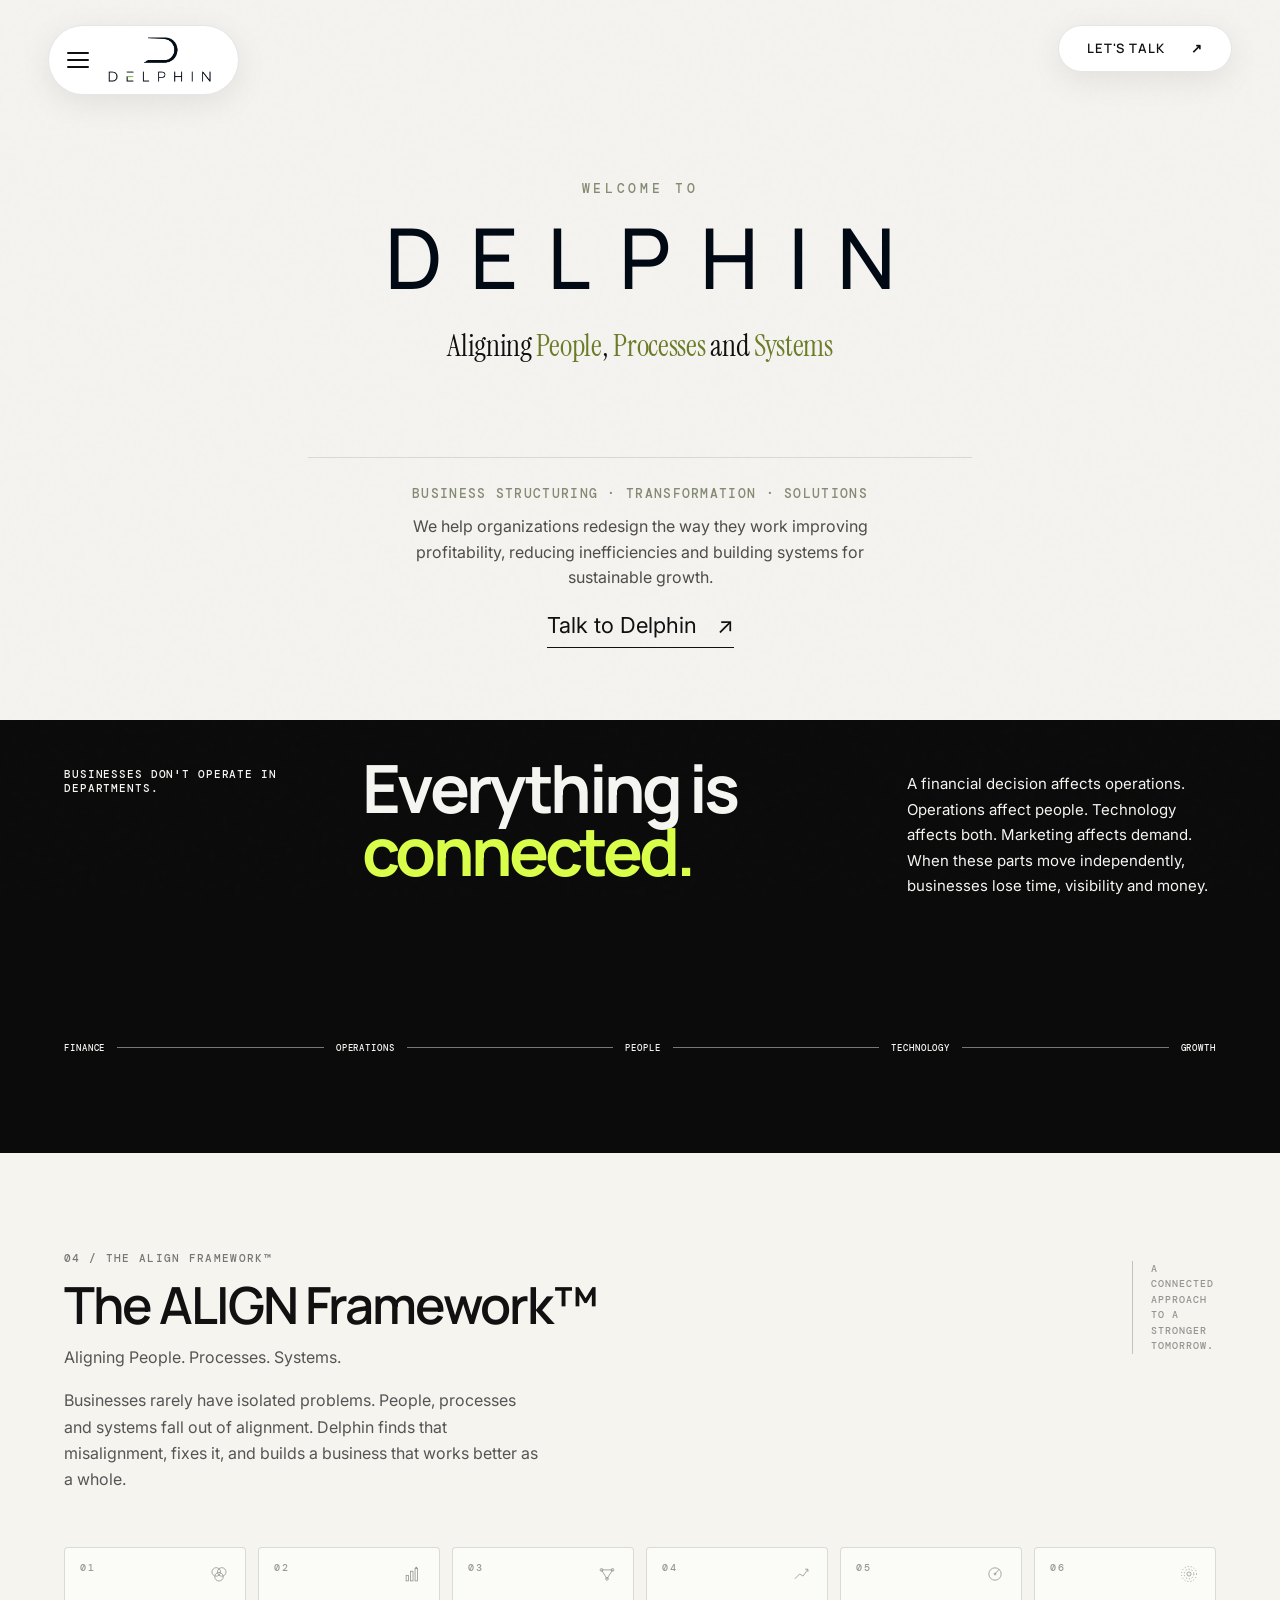
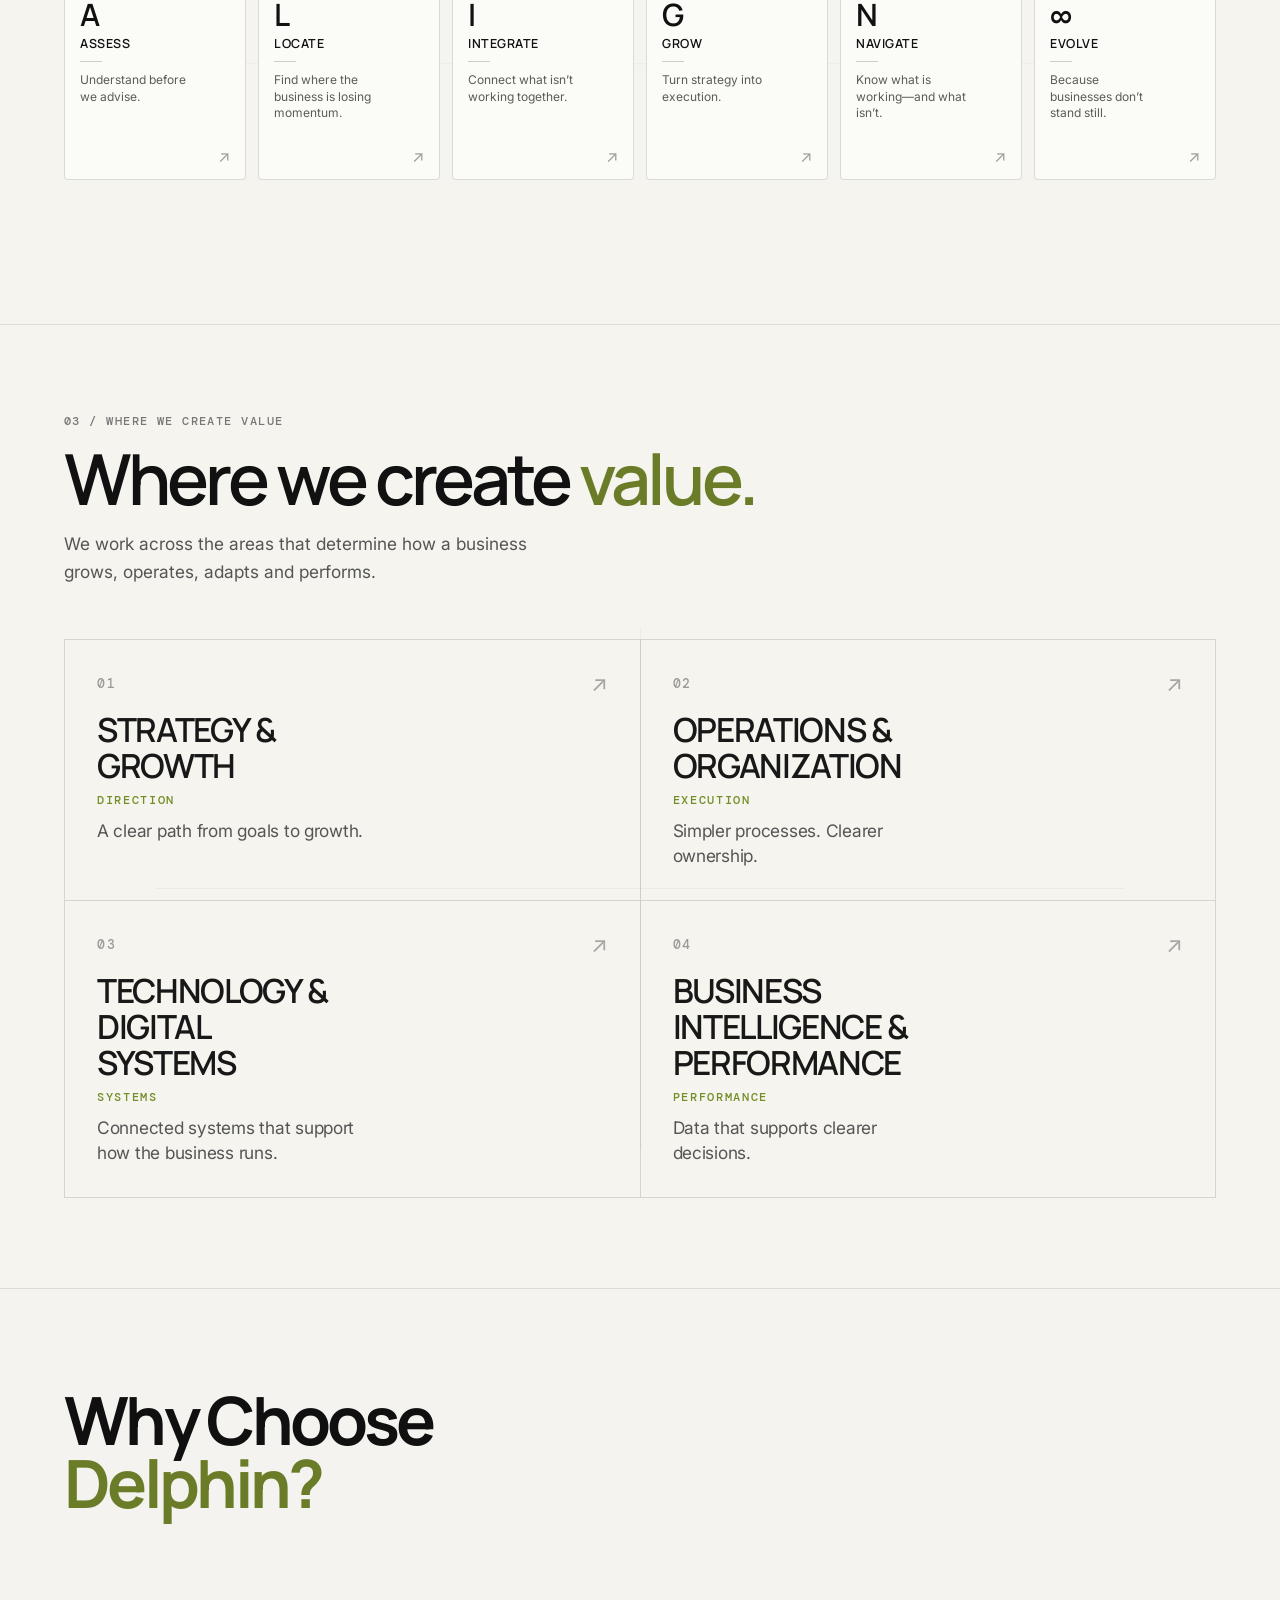
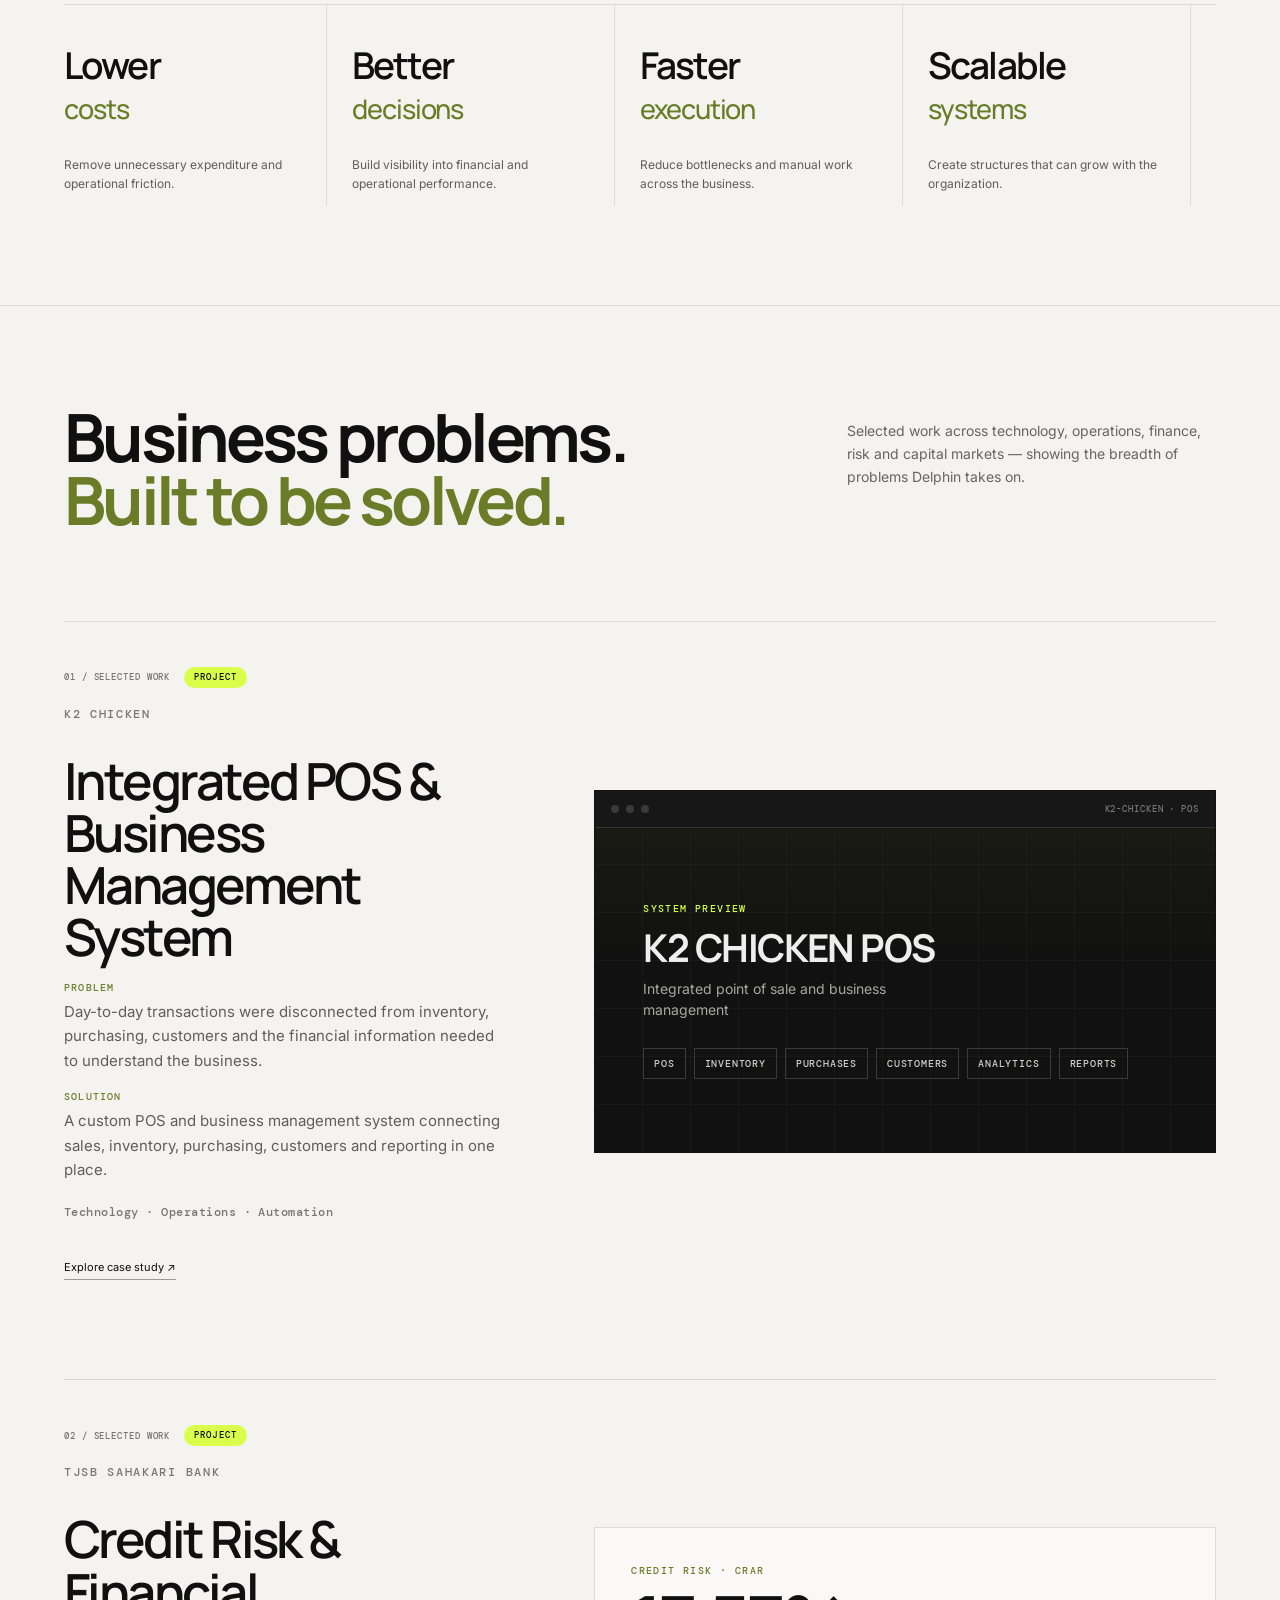
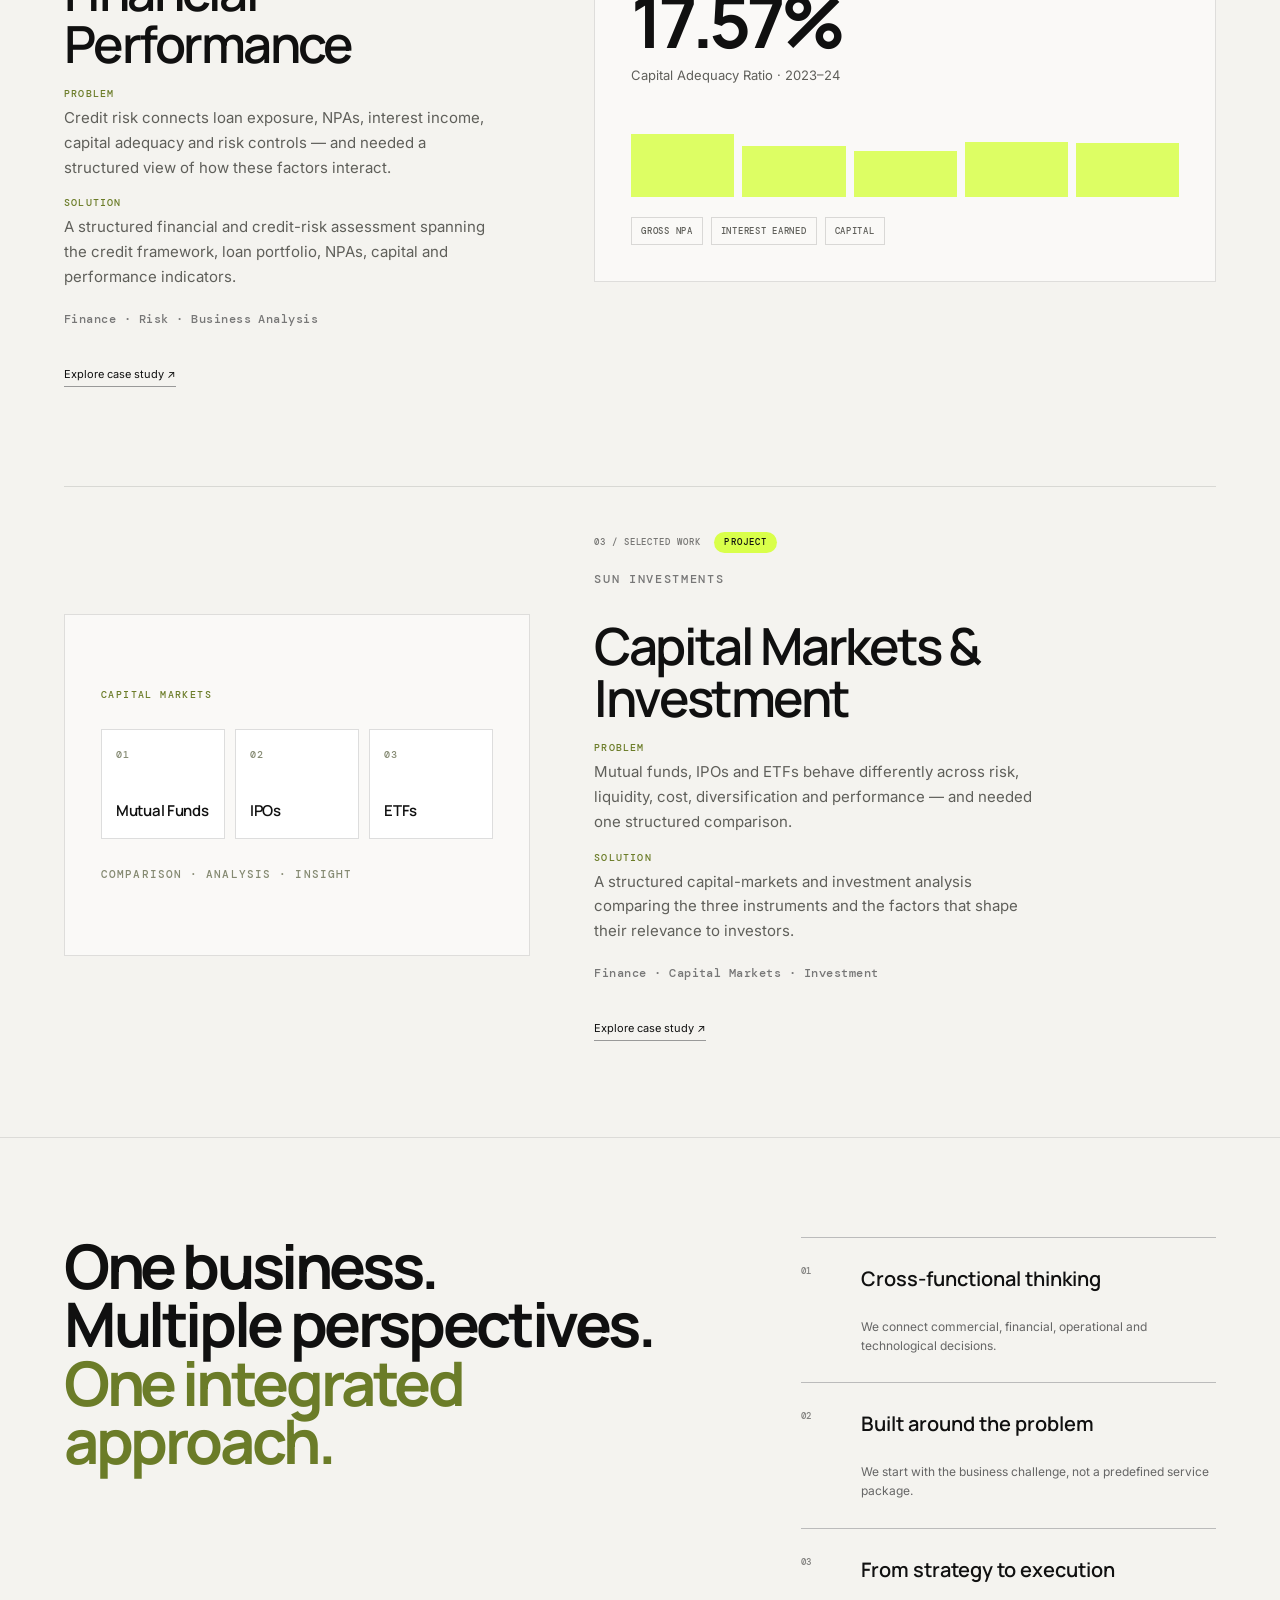
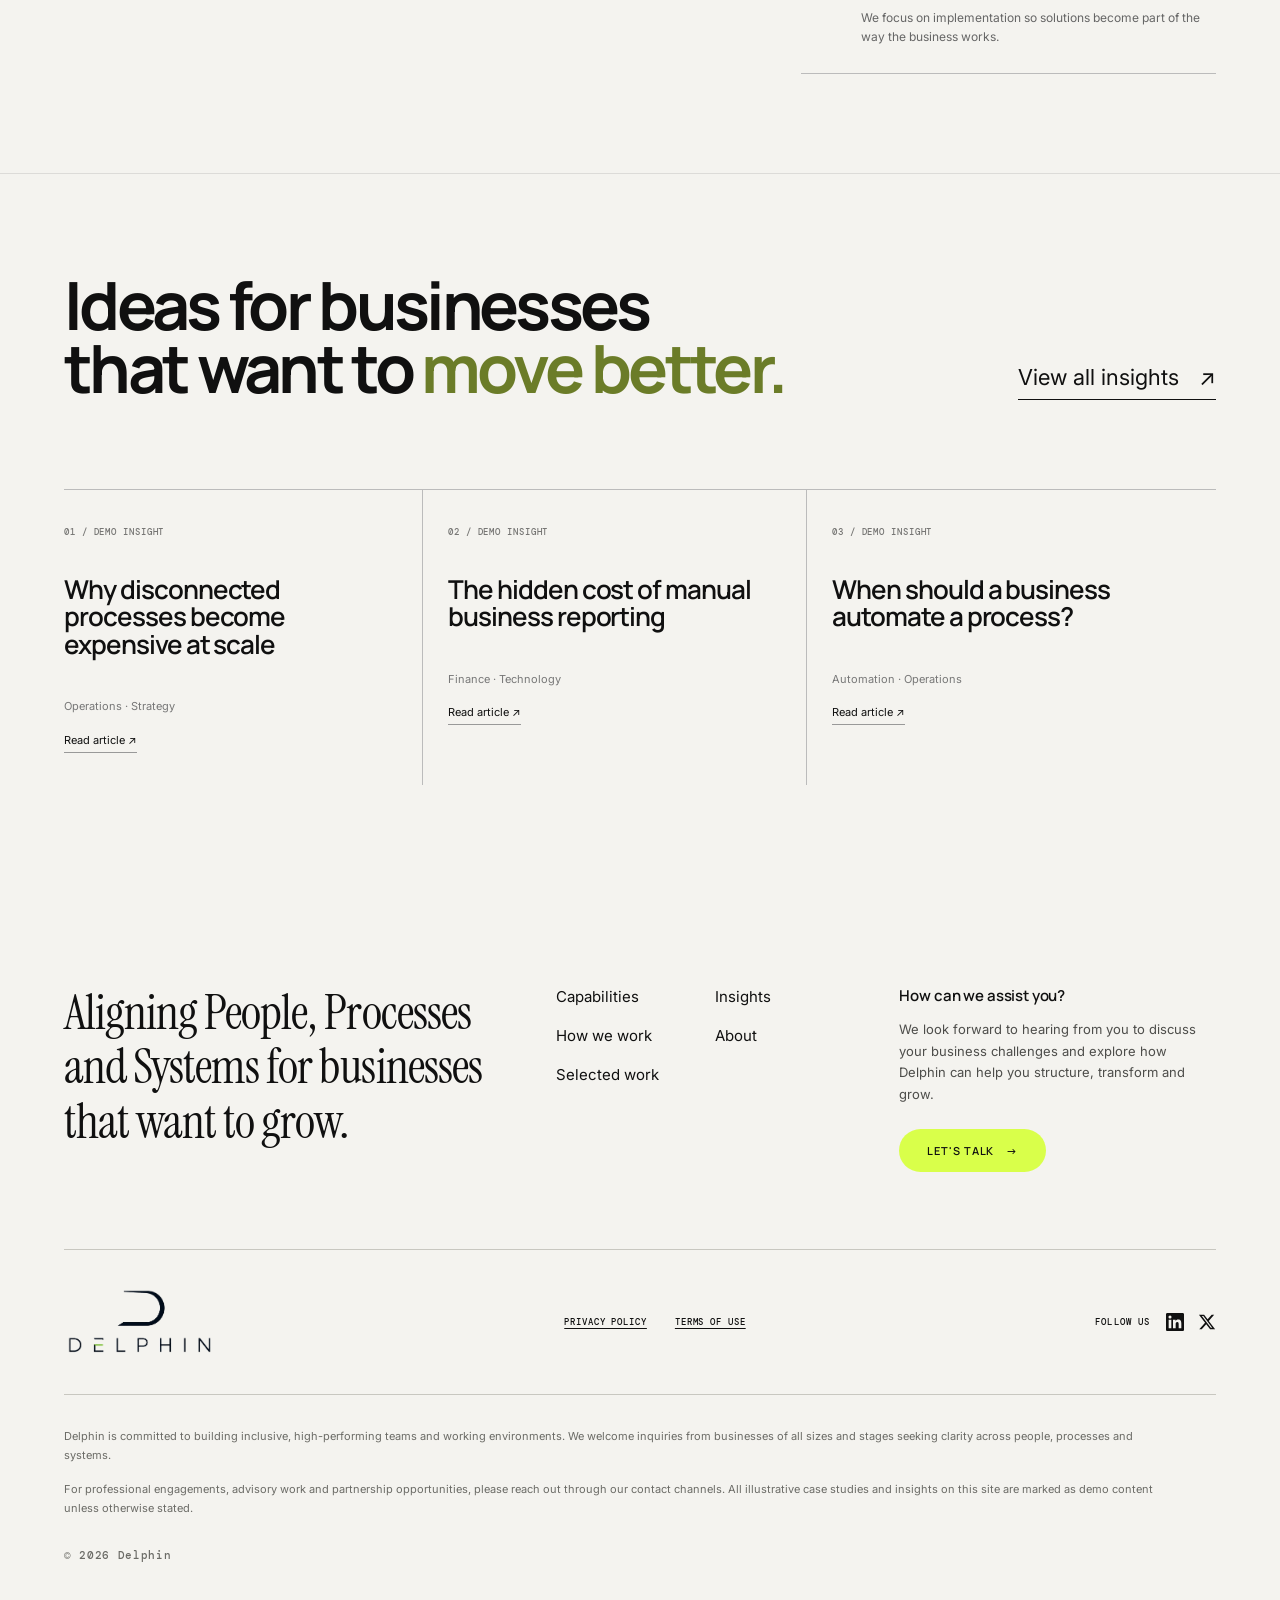
==== commit cb7f384c: "Added the framework" ====
--- a/index.html
+++ b/index.html
@@ -198,16 +198,13 @@
               preserveAspectRatio="none"
               aria-hidden="true"
             >
-              <path
-                class="af-matrix__path"
-                d="M16.5 24 H50 H83.5 M83.5 24 V76 M16.5 76 H50 H83.5"
-              />
-              <circle class="af-matrix__dot" cx="16.5" cy="24" r="0.55" />
-              <circle class="af-matrix__dot" cx="50" cy="24" r="0.55" />
-              <circle class="af-matrix__dot" cx="83.5" cy="24" r="0.55" />
-              <circle class="af-matrix__dot" cx="83.5" cy="76" r="0.55" />
-              <circle class="af-matrix__dot" cx="50" cy="76" r="0.55" />
-              <circle class="af-matrix__dot" cx="16.5" cy="76" r="0.55" />
+              <path class="af-matrix__path" d="M8.3 50 H91.7" />
+              <circle class="af-matrix__dot" cx="8.3" cy="50" r="0.7" />
+              <circle class="af-matrix__dot" cx="25" cy="50" r="0.7" />
+              <circle class="af-matrix__dot" cx="41.7" cy="50" r="0.7" />
+              <circle class="af-matrix__dot" cx="58.3" cy="50" r="0.7" />
+              <circle class="af-matrix__dot" cx="75" cy="50" r="0.7" />
+              <circle class="af-matrix__dot" cx="91.7" cy="50" r="0.7" />
             </svg>
 
             <div
@@ -238,9 +235,24 @@
                           viewBox="0 0 32 32"
                           aria-hidden="true"
                         >
-                          <circle class="af-ico-a af-ico-a--1" cx="12" cy="13" r="6.2" />
-                          <circle class="af-ico-a af-ico-a--2" cx="20" cy="13" r="6.2" />
-                          <circle class="af-ico-a af-ico-a--3" cx="16" cy="20" r="6.2" />
+                          <circle
+                            class="af-ico-a af-ico-a--1"
+                            cx="12"
+                            cy="13"
+                            r="6.2"
+                          />
+                          <circle
+                            class="af-ico-a af-ico-a--2"
+                            cx="20"
+                            cy="13"
+                            r="6.2"
+                          />
+                          <circle
+                            class="af-ico-a af-ico-a--3"
+                            cx="16"
+                            cy="20"
+                            r="6.2"
+                          />
                         </svg>
                       </span>
                       <span class="af-card__letter" aria-hidden="true">A</span>
@@ -260,7 +272,10 @@
                         <span class="af-card__back-index">01 / A</span>
                         <span class="af-card__back-title">Assess</span>
                       </span>
-                      <span class="af-card__back-rule" aria-hidden="true"></span>
+                      <span
+                        class="af-card__back-rule"
+                        aria-hidden="true"
+                      ></span>
                       <span class="af-card__back-kicker"
                         >Understand before we advise.</span
                       >
@@ -276,9 +291,7 @@
                           business context.</span
                         >
                       </span>
-                      <span class="af-card__back-next"
-                        >Assess → Locate</span
-                      >
+                      <span class="af-card__back-next">Assess → Locate</span>
                     </span>
                   </span>
                 </button>
@@ -310,7 +323,12 @@
                           <rect x="6" y="18" width="3.5" height="8" />
                           <rect x="12.5" y="12" width="3.5" height="14" />
                           <rect x="19" y="8" width="3.5" height="18" />
-                          <circle class="af-ico-l-dot" cx="20.75" cy="7" r="1.4" />
+                          <circle
+                            class="af-ico-l-dot"
+                            cx="20.75"
+                            cy="7"
+                            r="1.4"
+                          />
                         </svg>
                       </span>
                       <span class="af-card__letter" aria-hidden="true">L</span>
@@ -330,7 +348,10 @@
                         <span class="af-card__back-index">02 / L</span>
                         <span class="af-card__back-title">Locate</span>
                       </span>
-                      <span class="af-card__back-rule" aria-hidden="true"></span>
+                      <span
+                        class="af-card__back-rule"
+                        aria-hidden="true"
+                      ></span>
                       <span class="af-card__back-kicker"
                         >Find where the business is losing momentum.</span
                       >
@@ -358,7 +379,7 @@
                 class="af-card"
                 role="listitem"
                 data-stage="2"
-                data-neighbors="1,5"
+                data-neighbors="1,3"
               >
                 <button
                   class="af-card__btn"
@@ -376,9 +397,27 @@
                           viewBox="0 0 32 32"
                           aria-hidden="true"
                         >
-                          <line class="af-ico-i-line af-ico-i-line--1" x1="8" y1="10" x2="24" y2="10" />
-                          <line class="af-ico-i-line af-ico-i-line--2" x1="24" y1="10" x2="16" y2="23" />
-                          <line class="af-ico-i-line af-ico-i-line--3" x1="16" y1="23" x2="8" y2="10" />
+                          <line
+                            class="af-ico-i-line af-ico-i-line--1"
+                            x1="8"
+                            y1="10"
+                            x2="24"
+                            y2="10"
+                          />
+                          <line
+                            class="af-ico-i-line af-ico-i-line--2"
+                            x1="24"
+                            y1="10"
+                            x2="16"
+                            y2="23"
+                          />
+                          <line
+                            class="af-ico-i-line af-ico-i-line--3"
+                            x1="16"
+                            y1="23"
+                            x2="8"
+                            y2="10"
+                          />
                           <circle cx="8" cy="10" r="2" />
                           <circle cx="24" cy="10" r="2" />
                           <circle cx="16" cy="23" r="2" />
@@ -401,7 +440,10 @@
                         <span class="af-card__back-index">03 / I</span>
                         <span class="af-card__back-title">Integrate</span>
                       </span>
-                      <span class="af-card__back-rule" aria-hidden="true"></span>
+                      <span
+                        class="af-card__back-rule"
+                        aria-hidden="true"
+                      ></span>
                       <span class="af-card__back-kicker"
                         >Connect what isn’t working together.</span
                       >
@@ -429,7 +471,7 @@
                 class="af-card"
                 role="listitem"
                 data-stage="3"
-                data-neighbors="4"
+                data-neighbors="2,4"
               >
                 <button
                   class="af-card__btn"
@@ -476,7 +518,10 @@
                         <span class="af-card__back-index">04 / G</span>
                         <span class="af-card__back-title">Grow</span>
                       </span>
-                      <span class="af-card__back-rule" aria-hidden="true"></span>
+                      <span
+                        class="af-card__back-rule"
+                        aria-hidden="true"
+                      ></span>
                       <span class="af-card__back-kicker"
                         >Turn strategy into execution.</span
                       >
@@ -524,7 +569,13 @@
                         >
                           <circle cx="16" cy="16" r="9" fill="none" />
                           <circle cx="16" cy="16" r="1.4" />
-                          <line class="af-ico-n-needle" x1="16" y1="16" x2="22" y2="9" />
+                          <line
+                            class="af-ico-n-needle"
+                            x1="16"
+                            y1="16"
+                            x2="22"
+                            y2="9"
+                          />
                         </svg>
                       </span>
                       <span class="af-card__letter" aria-hidden="true">N</span>
@@ -544,7 +595,10 @@
                         <span class="af-card__back-index">05 / N</span>
                         <span class="af-card__back-title">Navigate</span>
                       </span>
-                      <span class="af-card__back-rule" aria-hidden="true"></span>
+                      <span
+                        class="af-card__back-rule"
+                        aria-hidden="true"
+                      ></span>
                       <span class="af-card__back-kicker"
                         >Know what is working—and what isn’t.</span
                       >
@@ -569,7 +623,7 @@
                 class="af-card"
                 role="listitem"
                 data-stage="5"
-                data-neighbors="2,4"
+                data-neighbors="4"
               >
                 <button
                   class="af-card__btn"
@@ -587,9 +641,29 @@
                           viewBox="0 0 32 32"
                           aria-hidden="true"
                         >
-                          <circle class="af-ico-e af-ico-e--1" cx="16" cy="16" r="3" fill="none" />
-                          <circle class="af-ico-e af-ico-e--2" cx="16" cy="16" r="7" fill="none" stroke-dasharray="2 2.5" />
-                          <circle class="af-ico-e af-ico-e--3" cx="16" cy="16" r="11" fill="none" stroke-dasharray="1.5 3" />
+                          <circle
+                            class="af-ico-e af-ico-e--1"
+                            cx="16"
+                            cy="16"
+                            r="3"
+                            fill="none"
+                          />
+                          <circle
+                            class="af-ico-e af-ico-e--2"
+                            cx="16"
+                            cy="16"
+                            r="7"
+                            fill="none"
+                            stroke-dasharray="2 2.5"
+                          />
+                          <circle
+                            class="af-ico-e af-ico-e--3"
+                            cx="16"
+                            cy="16"
+                            r="11"
+                            fill="none"
+                            stroke-dasharray="1.5 3"
+                          />
                         </svg>
                       </span>
                       <span class="af-card__letter" aria-hidden="true">∞</span>
@@ -609,7 +683,10 @@
                         <span class="af-card__back-index">06 / ∞</span>
                         <span class="af-card__back-title">Evolve</span>
                       </span>
-                      <span class="af-card__back-rule" aria-hidden="true"></span>
+                      <span
+                        class="af-card__back-rule"
+                        aria-hidden="true"
+                      ></span>
                       <span class="af-card__back-kicker"
                         >Because businesses don’t stand still.</span
                       >
@@ -633,24 +710,6 @@
                 </button>
               </article>
             </div>
-          </div>
-
-          <div class="af-summary">
-            <div class="af-summary__left">
-              <p class="af-summary__label">The Delphin ALIGN Framework™</p>
-              <p class="af-summary__flow">
-                Assess → Locate → Integrate → Grow → Navigate → Evolve
-              </p>
-            </div>
-            <p class="af-summary__tag">
-              One framework. One connected approach. A business built to
-              perform.
-            </p>
-          </div>
-
-          <div class="af-close">
-            <p class="af-close__soft">Delphin doesn’t just solve problems.</p>
-            <p class="af-close__strong">We align the business behind them.</p>
           </div>
         </div>
       </section>
--- a/styles.css
+++ b/styles.css
@@ -1020,7 +1020,7 @@
   overflow:hidden;
 }
 main.site-flow > section.align-framework > *{
-  max-width:1120px;
+  max-width:1280px;
   margin-left:auto;
   margin-right:auto;
   width:100%;
@@ -1119,13 +1119,13 @@
   position:relative;
   z-index:1;
   display:grid;
-  grid-template-columns:repeat(3,minmax(0,1fr));
-  gap:clamp(14px,1.6vw,18px);
+  grid-template-columns:repeat(6,minmax(0,1fr));
+  gap:clamp(8px,1vw,12px);
 }
 
 .af-card{
   position:relative;
-  aspect-ratio:1.05 / 1;
+  aspect-ratio:.78 / 1;
   min-height:0;
   perspective:1200px;
   transition:transform .35s var(--af-ease);
@@ -1180,7 +1180,7 @@
   display:flex;
   flex-direction:column;
   box-sizing:border-box;
-  padding:clamp(18px,1.8vw,24px);
+  padding:clamp(14px,1.2vw,18px);
   border:1px solid var(--af-border);
   border-radius:4px;
   backface-visibility:hidden;
@@ -1203,16 +1203,16 @@
   display:flex;
   align-items:flex-start;
   justify-content:space-between;
-  margin-bottom:clamp(18px,2.5vh,28px);
+  margin-bottom:clamp(12px,1.8vh,20px);
 }
 .af-card__index{
-  font:500 11px/1 DM Mono,ui-monospace,monospace;
+  font:500 10px/1 DM Mono,ui-monospace,monospace;
   letter-spacing:.14em;
   color:rgba(17,17,17,.42);
 }
 .af-card__icon{
-  width:28px;
-  height:28px;
+  width:22px;
+  height:22px;
   flex:0 0 auto;
   stroke:#111;
   stroke-width:1.15;
@@ -1226,32 +1226,32 @@
 }
 .af-card__letter{
   display:block;
-  font:600 clamp(2.6rem,4.2vw,3.4rem)/.9 Manrope,system-ui,sans-serif;
+  font:600 clamp(1.85rem,2.4vw,2.6rem)/.9 Manrope,system-ui,sans-serif;
   letter-spacing:-.055em;
   color:#111;
-  margin:0 0 10px;
+  margin:0 0 8px;
 }
 .af-card__title{
   display:block;
-  font:600 clamp(.95rem,1.1vw,1.1rem)/1.1 Manrope,system-ui,sans-serif;
+  font:600 clamp(.78rem,.9vw,.95rem)/1.1 Manrope,system-ui,sans-serif;
   letter-spacing:.04em;
   text-transform:uppercase;
-  margin:0 0 12px;
+  margin:0 0 10px;
   color:#111;
 }
 .af-card__rule{
   display:block;
-  width:28px;
+  width:22px;
   height:1px;
   background:rgba(17,17,17,.2);
-  margin:0 0 12px;
+  margin:0 0 10px;
 }
 .af-card__sub{
   display:block;
-  font:400 14px/1.45 Inter,system-ui,sans-serif;
+  font:400 12px/1.4 Inter,system-ui,sans-serif;
   color:#5c5c57;
   margin:0;
-  max-width:18ch;
+  max-width:14ch;
   flex:1 1 auto;
 }
 .af-card__arrow{
@@ -1292,32 +1292,32 @@
 }
 .af-card__back-kicker{
   display:block;
-  font:500 11px/1.35 DM Mono,ui-monospace,monospace;
-  letter-spacing:.06em;
+  font:500 9px/1.35 DM Mono,ui-monospace,monospace;
+  letter-spacing:.05em;
   text-transform:uppercase;
   color:rgba(217,255,74,.72);
-  margin:0 0 14px;
-  max-width:28ch;
+  margin:0 0 10px;
+  max-width:18ch;
 }
 .af-card__back-copy{
   display:flex;
   flex-direction:column;
-  gap:10px;
+  gap:8px;
   flex:1 1 auto;
   min-height:0;
   overflow:auto;
 }
 .af-card__back-copy > span{
-  font:400 12.5px/1.55 Inter,system-ui,sans-serif;
+  font:400 11px/1.5 Inter,system-ui,sans-serif;
   color:rgba(232,231,225,.78);
 }
 .af-card__back-next{
   display:block;
-  margin-top:14px;
-  padding-top:12px;
+  margin-top:10px;
+  padding-top:10px;
   border-top:1px solid rgba(232,231,225,.14);
-  font:500 9px/1.4 DM Mono,ui-monospace,monospace;
-  letter-spacing:.08em;
+  font:500 8px/1.35 DM Mono,ui-monospace,monospace;
+  letter-spacing:.06em;
   text-transform:uppercase;
   color:rgba(232,231,225,.45);
 }
@@ -1466,12 +1466,16 @@
     max-width:none;
   }
   .af-cards{
-    gap:12px;
+    gap:8px;
   }
   .af-card{
-    aspect-ratio:1 / 1.02;
-  }
-  .af-matrix__links{display:none}
+    aspect-ratio:.72 / 1;
+  }
+  .af-card__face{padding:12px}
+  .af-card__letter{font-size:1.7rem}
+  .af-card__sub{font-size:11px;max-width:12ch}
+  .af-card__back-copy > span{font-size:10px}
+  .af-matrix__links{opacity:.2}
   .af-summary{
     flex-direction:column;
     align-items:flex-start;
@@ -1494,11 +1498,16 @@
     aspect-ratio:1.18 / 1;
     max-height:none;
   }
+  .af-card__face{padding:18px 20px}
   .af-card__letter{font-size:2.5rem}
+  .af-card__title{font-size:1rem}
   .af-card__sub{max-width:none;font-size:14px}
+  .af-card__back-kicker{font-size:10px;max-width:28ch}
   .af-card__back-copy > span{font-size:13px}
+  .af-card__back-next{font-size:9px}
   .af-summary__flow{font-size:10px;letter-spacing:.04em}
   .af-aside{display:none}
+  .af-matrix__links{display:none}
 }
 
 @media(prefers-reduced-motion:reduce){
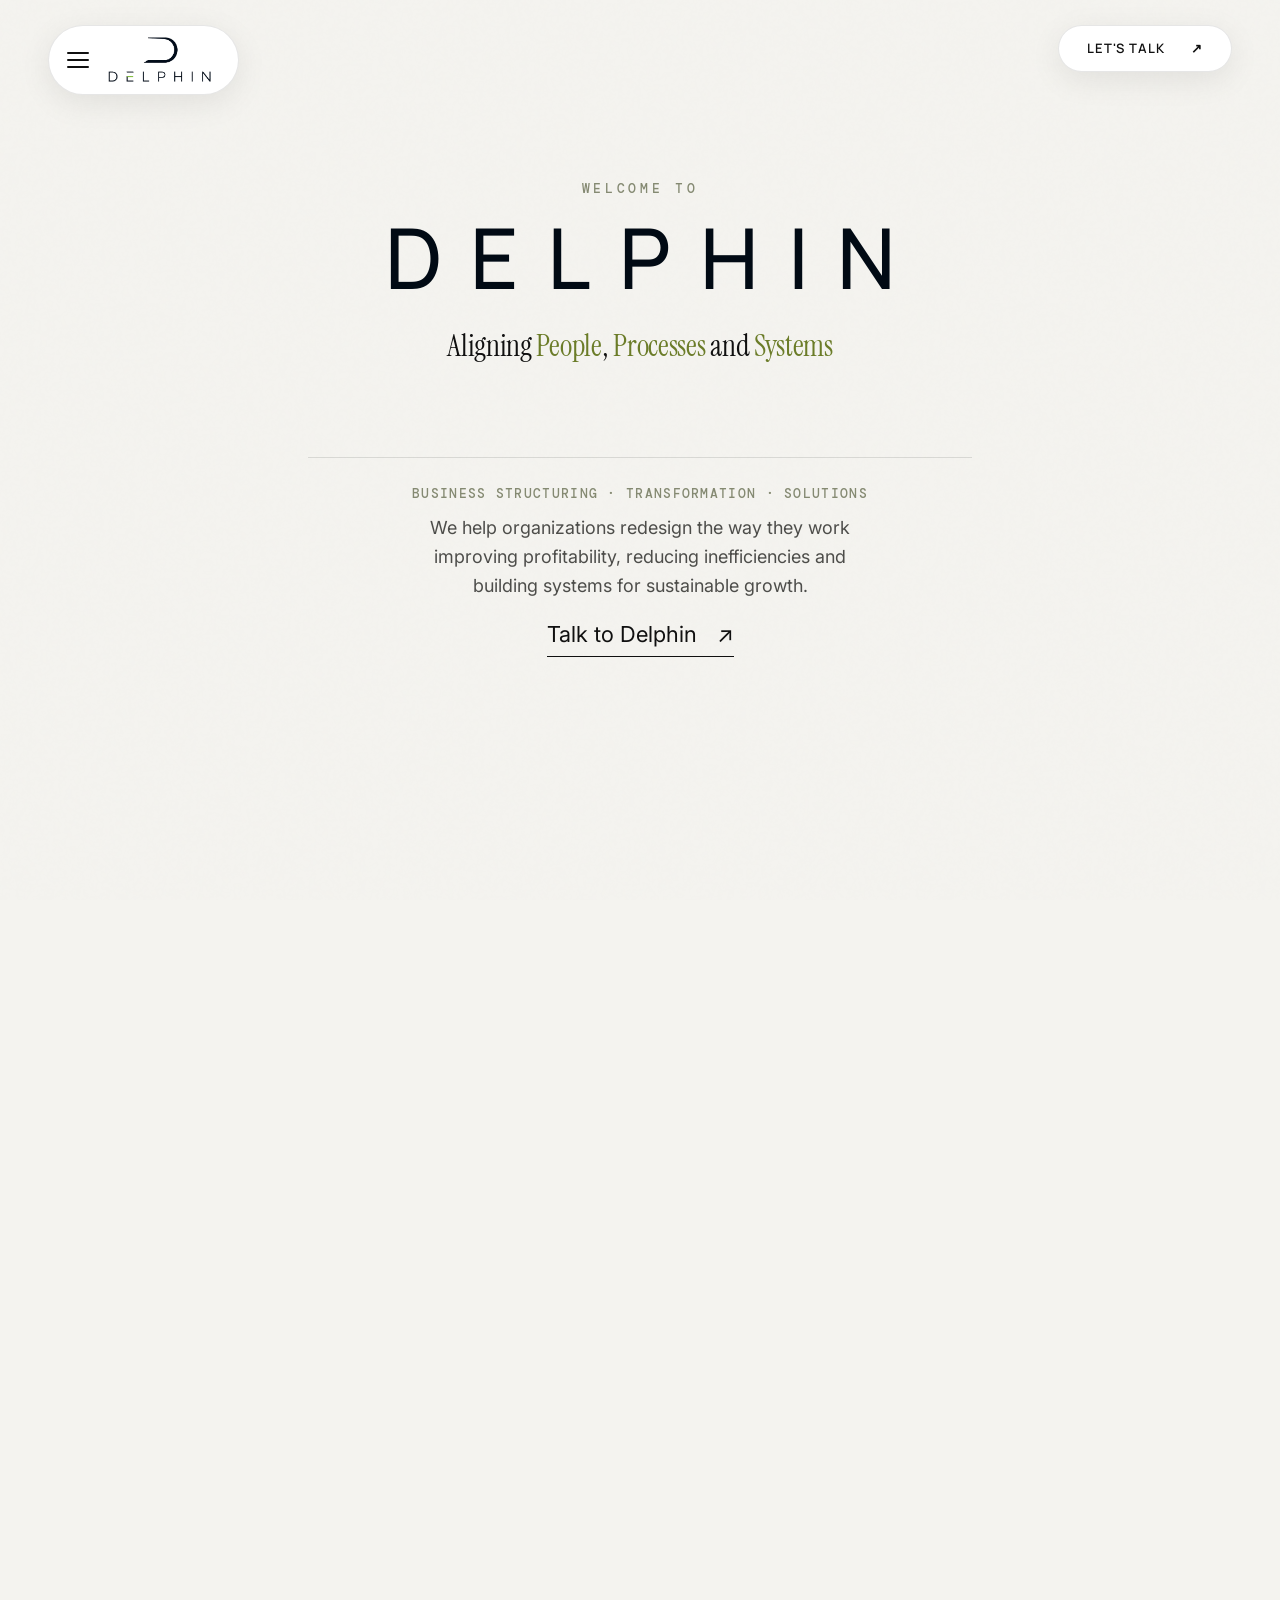
==== commit f5c9f13e: "Polish site navigation, insights, and case studies. Condense blog pages, add back links on subpages," ====
--- a/index.html
+++ b/index.html
@@ -84,7 +84,6 @@
   </head>
   <body>
     <div class="noise"></div>
-    <div class="progress"></div>
 
     <header class="nav nav-hidden" id="siteNav">
       <div class="nav-pill nav-pill-left">
@@ -176,540 +175,292 @@
       >
         <div class="af-wrap">
           <header class="af-head reveal">
-            <div class="af-head__main">
+            <div class="af-head__copy">
               <p class="af-eyebrow">04 / The ALIGN Framework™</p>
               <h2 class="af-title">The ALIGN Framework™</h2>
               <p class="af-mantra">Aligning People. Processes. Systems.</p>
               <p class="af-lead">
-                Businesses rarely have isolated problems. People, processes and
-                systems fall out of alignment. Delphin finds that misalignment,
-                fixes it, and builds a business that works better as a whole.
+                Businesses rarely have isolated problems. Delphin finds
+                misalignment across people, processes and systems — then builds a
+                business that works better as a whole.
               </p>
             </div>
-            <p class="af-aside" aria-hidden="true">
-              A connected approach<br />to a stronger tomorrow.
-            </p>
+            <p class="af-head__aside">A connected approach to a stronger tomorrow.</p>
           </header>
 
-          <div class="af-matrix" id="afCards">
-            <svg
-              class="af-matrix__links"
-              viewBox="0 0 100 100"
-              preserveAspectRatio="none"
-              aria-hidden="true"
-            >
-              <path class="af-matrix__path" d="M8.3 50 H91.7" />
-              <circle class="af-matrix__dot" cx="8.3" cy="50" r="0.7" />
-              <circle class="af-matrix__dot" cx="25" cy="50" r="0.7" />
-              <circle class="af-matrix__dot" cx="41.7" cy="50" r="0.7" />
-              <circle class="af-matrix__dot" cx="58.3" cy="50" r="0.7" />
-              <circle class="af-matrix__dot" cx="75" cy="50" r="0.7" />
-              <circle class="af-matrix__dot" cx="91.7" cy="50" r="0.7" />
-            </svg>
-
-            <div
-              class="af-cards"
-              role="list"
-              aria-label="ALIGN Framework stages"
-            >
-              <!-- 01 Assess -->
-              <article
-                class="af-card"
-                role="listitem"
-                data-stage="0"
-                data-neighbors="1"
-              >
-                <button
-                  class="af-card__btn"
-                  type="button"
-                  id="af-card-0"
-                  aria-expanded="false"
-                  aria-controls="af-back-0"
-                >
-                  <span class="af-card__inner">
-                    <span class="af-card__face af-card__face--front">
-                      <span class="af-card__top">
-                        <span class="af-card__index">01</span>
-                        <svg
-                          class="af-card__icon"
-                          viewBox="0 0 32 32"
-                          aria-hidden="true"
-                        >
-                          <circle
-                            class="af-ico-a af-ico-a--1"
-                            cx="12"
-                            cy="13"
-                            r="6.2"
-                          />
-                          <circle
-                            class="af-ico-a af-ico-a--2"
-                            cx="20"
-                            cy="13"
-                            r="6.2"
-                          />
-                          <circle
-                            class="af-ico-a af-ico-a--3"
-                            cx="16"
-                            cy="20"
-                            r="6.2"
-                          />
+          <p class="af-hint reveal" data-hint-hover="Hover to flip" data-hint-tap="Tap to flip" aria-hidden="true">Hover to flip</p>
+
+          <div
+            class="af-grid"
+            id="afGrid"
+            role="list"
+            aria-label="ALIGN Framework stages"
+          >
+            <article class="af-flip" role="listitem" data-stage="0">
+              <button
+                class="af-flip__btn"
+                type="button"
+                aria-expanded="false"
+                aria-label="Assess. Understand before we advise. Flip for details."
+              >
+                <span class="af-flip__inner">
+                  <span class="af-face af-face--front">
+                    <span class="af-face__top">
+                      <span class="af-face__num">01</span>
+                      <span class="af-face__icon" aria-hidden="true">
+                        <svg viewBox="0 0 24 24" fill="none">
+                          <circle cx="9" cy="10" r="5" />
+                          <circle cx="15" cy="10" r="5" />
+                          <circle cx="12" cy="15" r="5" />
                         </svg>
                       </span>
-                      <span class="af-card__letter" aria-hidden="true">A</span>
-                      <span class="af-card__title">Assess</span>
-                      <span class="af-card__rule" aria-hidden="true"></span>
-                      <span class="af-card__sub"
-                        >Understand before we advise.</span
-                      >
-                      <span class="af-card__arrow" aria-hidden="true">↗</span>
                     </span>
-                    <span
-                      class="af-card__face af-card__face--back"
-                      id="af-back-0"
-                      aria-hidden="true"
+                    <span class="af-face__letter" aria-hidden="true">A</span>
+                    <span class="af-face__name">Assess</span>
+                    <span class="af-face__desc">Understand before we advise.</span>
+                    <span class="af-face__arrow" aria-hidden="true">→</span>
+                  </span>
+                  <span class="af-face af-face--back">
+                    <span class="af-face__meta">01 / A</span>
+                    <span class="af-face__name">Assess</span>
+                    <span class="af-face__copy"
+                      >We study how the business actually works before recommending
+                      change.</span
                     >
-                      <span class="af-card__back-top">
-                        <span class="af-card__back-index">01 / A</span>
-                        <span class="af-card__back-title">Assess</span>
-                      </span>
-                      <span
-                        class="af-card__back-rule"
-                        aria-hidden="true"
-                      ></span>
-                      <span class="af-card__back-kicker"
-                        >Understand before we advise.</span
-                      >
-                      <span class="af-card__back-copy">
-                        <span
-                          >We immerse ourselves in your business to understand
-                          how it actually works—not just how it is supposed to
-                          work.</span
-                        >
-                        <span
-                          >We study your objectives, people, processes, systems,
-                          customers and current challenges to establish the real
-                          business context.</span
-                        >
-                      </span>
-                      <span class="af-card__back-next">Assess → Locate</span>
-                    </span>
+                    <span class="af-face__label">Key focus</span>
+                    <ul class="af-face__list">
+                      <li>Business diagnostics</li>
+                      <li>People, process &amp; systems review</li>
+                      <li>Challenge framing</li>
+                    </ul>
                   </span>
-                </button>
-              </article>
-
-              <!-- 02 Locate -->
-              <article
-                class="af-card"
-                role="listitem"
-                data-stage="1"
-                data-neighbors="0,2"
-              >
-                <button
-                  class="af-card__btn"
-                  type="button"
-                  id="af-card-1"
-                  aria-expanded="false"
-                  aria-controls="af-back-1"
-                >
-                  <span class="af-card__inner">
-                    <span class="af-card__face af-card__face--front">
-                      <span class="af-card__top">
-                        <span class="af-card__index">02</span>
-                        <svg
-                          class="af-card__icon"
-                          viewBox="0 0 32 32"
-                          aria-hidden="true"
-                        >
-                          <rect x="6" y="18" width="3.5" height="8" />
-                          <rect x="12.5" y="12" width="3.5" height="14" />
-                          <rect x="19" y="8" width="3.5" height="18" />
-                          <circle
-                            class="af-ico-l-dot"
-                            cx="20.75"
-                            cy="7"
-                            r="1.4"
-                          />
+                </span>
+              </button>
+            </article>
+
+            <article class="af-flip" role="listitem" data-stage="1">
+              <button
+                class="af-flip__btn"
+                type="button"
+                aria-expanded="false"
+                aria-label="Locate. Find where the business is losing momentum. Flip for details."
+              >
+                <span class="af-flip__inner">
+                  <span class="af-face af-face--front">
+                    <span class="af-face__top">
+                      <span class="af-face__num">02</span>
+                      <span class="af-face__icon" aria-hidden="true">
+                        <svg viewBox="0 0 24 24" fill="none">
+                          <path d="M5 18V11M10 18V7M15 18V13M20 18V5" />
                         </svg>
                       </span>
-                      <span class="af-card__letter" aria-hidden="true">L</span>
-                      <span class="af-card__title">Locate</span>
-                      <span class="af-card__rule" aria-hidden="true"></span>
-                      <span class="af-card__sub"
-                        >Find where the business is losing momentum.</span
-                      >
-                      <span class="af-card__arrow" aria-hidden="true">↗</span>
                     </span>
-                    <span
-                      class="af-card__face af-card__face--back"
-                      id="af-back-1"
-                      aria-hidden="true"
+                    <span class="af-face__letter" aria-hidden="true">L</span>
+                    <span class="af-face__name">Locate</span>
+                    <span class="af-face__desc"
+                      >Find where the business is losing momentum.</span
                     >
-                      <span class="af-card__back-top">
-                        <span class="af-card__back-index">02 / L</span>
-                        <span class="af-card__back-title">Locate</span>
-                      </span>
-                      <span
-                        class="af-card__back-rule"
-                        aria-hidden="true"
-                      ></span>
-                      <span class="af-card__back-kicker"
-                        >Find where the business is losing momentum.</span
-                      >
-                      <span class="af-card__back-copy">
-                        <span
-                          >We identify the gaps, bottlenecks, inefficiencies,
-                          risks and missed opportunities across the
-                          organization.</span
-                        >
-                        <span
-                          >Rather than treating symptoms, we trace problems back
-                          to their underlying causes.</span
-                        >
-                      </span>
-                      <span class="af-card__back-next"
-                        >Assess → Locate → Integrate</span
-                      >
-                    </span>
+                    <span class="af-face__arrow" aria-hidden="true">→</span>
                   </span>
-                </button>
-              </article>
-
-              <!-- 03 Integrate -->
-              <article
-                class="af-card"
-                role="listitem"
-                data-stage="2"
-                data-neighbors="1,3"
-              >
-                <button
-                  class="af-card__btn"
-                  type="button"
-                  id="af-card-2"
-                  aria-expanded="false"
-                  aria-controls="af-back-2"
-                >
-                  <span class="af-card__inner">
-                    <span class="af-card__face af-card__face--front">
-                      <span class="af-card__top">
-                        <span class="af-card__index">03</span>
-                        <svg
-                          class="af-card__icon"
-                          viewBox="0 0 32 32"
-                          aria-hidden="true"
-                        >
-                          <line
-                            class="af-ico-i-line af-ico-i-line--1"
-                            x1="8"
-                            y1="10"
-                            x2="24"
-                            y2="10"
-                          />
-                          <line
-                            class="af-ico-i-line af-ico-i-line--2"
-                            x1="24"
-                            y1="10"
-                            x2="16"
-                            y2="23"
-                          />
-                          <line
-                            class="af-ico-i-line af-ico-i-line--3"
-                            x1="16"
-                            y1="23"
-                            x2="8"
-                            y2="10"
-                          />
-                          <circle cx="8" cy="10" r="2" />
-                          <circle cx="24" cy="10" r="2" />
-                          <circle cx="16" cy="23" r="2" />
+                  <span class="af-face af-face--back">
+                    <span class="af-face__meta">02 / L</span>
+                    <span class="af-face__name">Locate</span>
+                    <span class="af-face__copy"
+                      >We identify gaps, bottlenecks and root causes behind lost
+                      performance.</span
+                    >
+                    <span class="af-face__label">Key focus</span>
+                    <ul class="af-face__list">
+                      <li>Gap &amp; risk analysis</li>
+                      <li>Process audits</li>
+                      <li>Opportunity mapping</li>
+                    </ul>
+                  </span>
+                </span>
+              </button>
+            </article>
+
+            <article class="af-flip" role="listitem" data-stage="2">
+              <button
+                class="af-flip__btn"
+                type="button"
+                aria-expanded="false"
+                aria-label="Integrate. Connect what isn’t working together. Flip for details."
+              >
+                <span class="af-flip__inner">
+                  <span class="af-face af-face--front">
+                    <span class="af-face__top">
+                      <span class="af-face__num">03</span>
+                      <span class="af-face__icon" aria-hidden="true">
+                        <svg viewBox="0 0 24 24" fill="none">
+                          <circle cx="6" cy="7" r="2.2" />
+                          <circle cx="18" cy="7" r="2.2" />
+                          <circle cx="12" cy="17" r="2.2" />
+                          <path d="M7.8 8.2 L10.4 15.2M16.2 8.2 L13.6 15.2M8.2 7 H15.8" />
                         </svg>
                       </span>
-                      <span class="af-card__letter" aria-hidden="true">I</span>
-                      <span class="af-card__title">Integrate</span>
-                      <span class="af-card__rule" aria-hidden="true"></span>
-                      <span class="af-card__sub"
-                        >Connect what isn’t working together.</span
-                      >
-                      <span class="af-card__arrow" aria-hidden="true">↗</span>
                     </span>
-                    <span
-                      class="af-card__face af-card__face--back"
-                      id="af-back-2"
-                      aria-hidden="true"
+                    <span class="af-face__letter" aria-hidden="true">I</span>
+                    <span class="af-face__name">Integrate</span>
+                    <span class="af-face__desc"
+                      >Connect what isn’t working together.</span
                     >
-                      <span class="af-card__back-top">
-                        <span class="af-card__back-index">03 / I</span>
-                        <span class="af-card__back-title">Integrate</span>
-                      </span>
-                      <span
-                        class="af-card__back-rule"
-                        aria-hidden="true"
-                      ></span>
-                      <span class="af-card__back-kicker"
-                        >Connect what isn’t working together.</span
-                      >
-                      <span class="af-card__back-copy">
-                        <span
-                          >We design solutions that bring people, processes and
-                          systems into alignment.</span
-                        >
-                        <span
-                          >Every recommendation is built around your
-                          business—not a pre-existing template or off-the-shelf
-                          solution.</span
-                        >
-                      </span>
-                      <span class="af-card__back-next"
-                        >Locate → Integrate → Grow</span
-                      >
-                    </span>
+                    <span class="af-face__arrow" aria-hidden="true">→</span>
                   </span>
-                </button>
-              </article>
-
-              <!-- 04 Grow -->
-              <article
-                class="af-card"
-                role="listitem"
-                data-stage="3"
-                data-neighbors="2,4"
-              >
-                <button
-                  class="af-card__btn"
-                  type="button"
-                  id="af-card-3"
-                  aria-expanded="false"
-                  aria-controls="af-back-3"
-                >
-                  <span class="af-card__inner">
-                    <span class="af-card__face af-card__face--front">
-                      <span class="af-card__top">
-                        <span class="af-card__index">04</span>
-                        <svg
-                          class="af-card__icon"
-                          viewBox="0 0 32 32"
-                          aria-hidden="true"
-                        >
-                          <path
-                            class="af-ico-g-line"
-                            d="M7 23 L14 16 L19 19 L26 9"
-                            fill="none"
-                          />
-                          <path
-                            class="af-ico-g-head"
-                            d="M22 9 H26 V13"
-                            fill="none"
-                          />
+                  <span class="af-face af-face--back">
+                    <span class="af-face__meta">03 / I</span>
+                    <span class="af-face__name">Integrate</span>
+                    <span class="af-face__copy"
+                      >We design solutions that align people, processes and systems
+                      around the business.</span
+                    >
+                    <span class="af-face__label">Key focus</span>
+                    <ul class="af-face__list">
+                      <li>Solution design</li>
+                      <li>Process–system fit</li>
+                      <li>Operating model alignment</li>
+                    </ul>
+                  </span>
+                </span>
+              </button>
+            </article>
+
+            <article class="af-flip" role="listitem" data-stage="3">
+              <button
+                class="af-flip__btn"
+                type="button"
+                aria-expanded="false"
+                aria-label="Grow. Turn strategy into execution. Flip for details."
+              >
+                <span class="af-flip__inner">
+                  <span class="af-face af-face--front">
+                    <span class="af-face__top">
+                      <span class="af-face__num">04</span>
+                      <span class="af-face__icon" aria-hidden="true">
+                        <svg viewBox="0 0 24 24" fill="none">
+                          <path d="M5 19 L19 5M11 5 H19 V13" />
                         </svg>
                       </span>
-                      <span class="af-card__letter" aria-hidden="true">G</span>
-                      <span class="af-card__title">Grow</span>
-                      <span class="af-card__rule" aria-hidden="true"></span>
-                      <span class="af-card__sub"
-                        >Turn strategy into execution.</span
-                      >
-                      <span class="af-card__arrow" aria-hidden="true">↗</span>
                     </span>
-                    <span
-                      class="af-card__face af-card__face--back"
-                      id="af-back-3"
-                      aria-hidden="true"
+                    <span class="af-face__letter" aria-hidden="true">G</span>
+                    <span class="af-face__name">Grow</span>
+                    <span class="af-face__desc">Turn strategy into execution.</span>
+                    <span class="af-face__arrow" aria-hidden="true">→</span>
+                  </span>
+                  <span class="af-face af-face--back">
+                    <span class="af-face__meta">04 / G</span>
+                    <span class="af-face__name">Grow</span>
+                    <span class="af-face__copy"
+                      >We help implement processes and systems teams can adopt — so
+                      strategy doesn’t stay on paper.</span
                     >
-                      <span class="af-card__back-top">
-                        <span class="af-card__back-index">04 / G</span>
-                        <span class="af-card__back-title">Grow</span>
-                      </span>
-                      <span
-                        class="af-card__back-rule"
-                        aria-hidden="true"
-                      ></span>
-                      <span class="af-card__back-kicker"
-                        >Turn strategy into execution.</span
-                      >
-                      <span class="af-card__back-copy">
-                        <span
-                          >A good strategy means nothing if it stays on
-                          paper.</span
-                        >
-                        <span
-                          >We help implement the solution through structured
-                          processes, systems, responsibilities and execution
-                          frameworks that your team can actually adopt.</span
-                        >
-                      </span>
-                      <span class="af-card__back-next"
-                        >Integrate → Grow → Navigate</span
-                      >
-                    </span>
+                    <span class="af-face__label">Key focus</span>
+                    <ul class="af-face__list">
+                      <li>Implementation support</li>
+                      <li>Roles &amp; ownership</li>
+                      <li>Adoption &amp; enablement</li>
+                    </ul>
                   </span>
-                </button>
-              </article>
-
-              <!-- 05 Navigate -->
-              <article
-                class="af-card"
-                role="listitem"
-                data-stage="4"
-                data-neighbors="3,5"
-              >
-                <button
-                  class="af-card__btn"
-                  type="button"
-                  id="af-card-4"
-                  aria-expanded="false"
-                  aria-controls="af-back-4"
-                >
-                  <span class="af-card__inner">
-                    <span class="af-card__face af-card__face--front">
-                      <span class="af-card__top">
-                        <span class="af-card__index">05</span>
-                        <svg
-                          class="af-card__icon"
-                          viewBox="0 0 32 32"
-                          aria-hidden="true"
-                        >
-                          <circle cx="16" cy="16" r="9" fill="none" />
-                          <circle cx="16" cy="16" r="1.4" />
-                          <line
-                            class="af-ico-n-needle"
-                            x1="16"
-                            y1="16"
-                            x2="22"
-                            y2="9"
-                          />
+                </span>
+              </button>
+            </article>
+
+            <article class="af-flip" role="listitem" data-stage="4">
+              <button
+                class="af-flip__btn"
+                type="button"
+                aria-expanded="false"
+                aria-label="Navigate. Know what is working—and what isn’t. Flip for details."
+              >
+                <span class="af-flip__inner">
+                  <span class="af-face af-face--front">
+                    <span class="af-face__top">
+                      <span class="af-face__num">05</span>
+                      <span class="af-face__icon" aria-hidden="true">
+                        <svg viewBox="0 0 24 24" fill="none">
+                          <circle cx="12" cy="12" r="8" />
+                          <path d="M12 12 L16 7" />
+                          <circle cx="12" cy="12" r="1.4" />
                         </svg>
                       </span>
-                      <span class="af-card__letter" aria-hidden="true">N</span>
-                      <span class="af-card__title">Navigate</span>
-                      <span class="af-card__rule" aria-hidden="true"></span>
-                      <span class="af-card__sub"
-                        >Know what is working—and what isn’t.</span
-                      >
-                      <span class="af-card__arrow" aria-hidden="true">↗</span>
                     </span>
-                    <span
-                      class="af-card__face af-card__face--back"
-                      id="af-back-4"
-                      aria-hidden="true"
+                    <span class="af-face__letter" aria-hidden="true">N</span>
+                    <span class="af-face__name">Navigate</span>
+                    <span class="af-face__desc"
+                      >Know what is working—and what isn’t.</span
                     >
-                      <span class="af-card__back-top">
-                        <span class="af-card__back-index">05 / N</span>
-                        <span class="af-card__back-title">Navigate</span>
-                      </span>
-                      <span
-                        class="af-card__back-rule"
-                        aria-hidden="true"
-                      ></span>
-                      <span class="af-card__back-kicker"
-                        >Know what is working—and what isn’t.</span
-                      >
-                      <span class="af-card__back-copy">
-                        <span
-                          >We establish meaningful KPIs, performance indicators
-                          and feedback mechanisms so leadership can see what is
-                          improving, where attention is needed and whether the
-                          solution is delivering results.</span
-                        >
-                      </span>
-                      <span class="af-card__back-next"
-                        >Grow → Navigate → Evolve</span
-                      >
-                    </span>
+                    <span class="af-face__arrow" aria-hidden="true">→</span>
                   </span>
-                </button>
-              </article>
-
-              <!-- 06 Evolve -->
-              <article
-                class="af-card"
-                role="listitem"
-                data-stage="5"
-                data-neighbors="4"
-              >
-                <button
-                  class="af-card__btn"
-                  type="button"
-                  id="af-card-5"
-                  aria-expanded="false"
-                  aria-controls="af-back-5"
-                >
-                  <span class="af-card__inner">
-                    <span class="af-card__face af-card__face--front">
-                      <span class="af-card__top">
-                        <span class="af-card__index">06</span>
-                        <svg
-                          class="af-card__icon"
-                          viewBox="0 0 32 32"
-                          aria-hidden="true"
-                        >
-                          <circle
-                            class="af-ico-e af-ico-e--1"
-                            cx="16"
-                            cy="16"
-                            r="3"
-                            fill="none"
-                          />
-                          <circle
-                            class="af-ico-e af-ico-e--2"
-                            cx="16"
-                            cy="16"
-                            r="7"
-                            fill="none"
-                            stroke-dasharray="2 2.5"
-                          />
-                          <circle
-                            class="af-ico-e af-ico-e--3"
-                            cx="16"
-                            cy="16"
-                            r="11"
-                            fill="none"
-                            stroke-dasharray="1.5 3"
-                          />
+                  <span class="af-face af-face--back">
+                    <span class="af-face__meta">05 / N</span>
+                    <span class="af-face__name">Navigate</span>
+                    <span class="af-face__copy"
+                      >We establish KPIs and feedback loops so leadership can see
+                      what to improve next.</span
+                    >
+                    <span class="af-face__label">Key focus</span>
+                    <ul class="af-face__list">
+                      <li>KPI frameworks</li>
+                      <li>Performance visibility</li>
+                      <li>Decision reviews</li>
+                    </ul>
+                  </span>
+                </span>
+              </button>
+            </article>
+
+            <article class="af-flip" role="listitem" data-stage="5">
+              <button
+                class="af-flip__btn"
+                type="button"
+                aria-expanded="false"
+                aria-label="Evolve. Because businesses don’t stand still. Flip for details."
+              >
+                <span class="af-flip__inner">
+                  <span class="af-face af-face--front">
+                    <span class="af-face__top">
+                      <span class="af-face__num">06</span>
+                      <span class="af-face__icon" aria-hidden="true">
+                        <svg viewBox="0 0 24 24" fill="none">
+                          <circle cx="12" cy="12" r="2" />
+                          <circle cx="12" cy="12" r="5.5" stroke-dasharray="1.5 2" />
+                          <circle cx="12" cy="12" r="9" stroke-dasharray="1 2.5" />
                         </svg>
                       </span>
-                      <span class="af-card__letter" aria-hidden="true">∞</span>
-                      <span class="af-card__title">Evolve</span>
-                      <span class="af-card__rule" aria-hidden="true"></span>
-                      <span class="af-card__sub"
-                        >Because businesses don’t stand still.</span
-                      >
-                      <span class="af-card__arrow" aria-hidden="true">↗</span>
                     </span>
-                    <span
-                      class="af-card__face af-card__face--back"
-                      id="af-back-5"
-                      aria-hidden="true"
+                    <span class="af-face__letter" aria-hidden="true">∞</span>
+                    <span class="af-face__name">Evolve</span>
+                    <span class="af-face__desc"
+                      >Because businesses don’t stand still.</span
                     >
-                      <span class="af-card__back-top">
-                        <span class="af-card__back-index">06 / ∞</span>
-                        <span class="af-card__back-title">Evolve</span>
-                      </span>
-                      <span
-                        class="af-card__back-rule"
-                        aria-hidden="true"
-                      ></span>
-                      <span class="af-card__back-kicker"
-                        >Because businesses don’t stand still.</span
-                      >
-                      <span class="af-card__back-copy">
-                        <span
-                          >We continuously review, refine and improve the system
-                          as your business, customers, people and market
-                          change.</span
-                        >
-                        <span
-                          >The objective isn’t simply to solve today’s problem.
-                          It’s to build a business capable of solving
-                          tomorrow’s.</span
-                        >
-                      </span>
-                      <span class="af-card__back-next"
-                        >Navigate → Evolve → ∞</span
-                      >
-                    </span>
+                    <span class="af-face__arrow" aria-hidden="true">→</span>
                   </span>
-                </button>
-              </article>
-            </div>
+                  <span class="af-face af-face--back">
+                    <span class="af-face__meta">06 / ∞</span>
+                    <span class="af-face__name">Evolve</span>
+                    <span class="af-face__copy"
+                      >We refine continuously as the business and market change —
+                      building lasting capability.</span
+                    >
+                    <span class="af-face__label">Key focus</span>
+                    <ul class="af-face__list">
+                      <li>Continuous improvement</li>
+                      <li>Capability building</li>
+                      <li>Long-term resilience</li>
+                    </ul>
+                  </span>
+                </span>
+              </button>
+            </article>
+          </div>
+
+          <div class="af-foot reveal">
+            <p class="af-flow">
+              Assess → Locate → Integrate → Grow → Navigate → Evolve
+            </p>
+            <p class="af-tag">
+              One framework. One connected approach. A business built to perform.
+            </p>
           </div>
         </div>
       </section>
@@ -1071,22 +822,23 @@
                   <span class="work-real-badge">PROJECT</span>
                 </div>
                 <p class="work-client">TJSB SAHAKARI BANK</p>
-                <h3>Credit Risk &amp;<br />Financial Performance</h3>
+                <h3>Credit Risk<br />Management Analysis</h3>
                 <dl class="work-ps">
                   <div>
                     <dt>Problem</dt>
                     <dd>
-                      Credit risk connects loan exposure, NPAs, interest income,
-                      capital adequacy and risk controls — and needed a
-                      structured view of how these factors interact.
+                      TJSB’s diversified and expanding loan portfolio required an
+                      assessment of whether its credit risk controls,
+                      asset-quality management and capital structure were
+                      adequately supporting sustainable financial performance.
                     </dd>
                   </div>
                   <div>
-                    <dt>Solution</dt>
+                    <dt>Approach</dt>
                     <dd>
-                      A structured financial and credit-risk assessment spanning
-                      the credit framework, loan portfolio, NPAs, capital and
-                      performance indicators.
+                      A five-year diagnostic of credit architecture, loan mix,
+                      risk appetite, asset quality, income, capital adequacy and
+                      statistical validation of NPAs against interest income.
                     </dd>
                   </div>
                 </dl>
@@ -1130,39 +882,47 @@
                   <span class="work-real-badge">PROJECT</span>
                 </div>
                 <p class="work-client">SUN INVESTMENTS</p>
-                <h3>Capital Markets &amp;<br />Investment</h3>
-                <dl class="work-ps">
+                <h3>
+                  Capital Markets &amp;<br />Investment Decision Support
+                </h3>
+                  <dl class="work-ps">
                   <div>
                     <dt>Problem</dt>
                     <dd>
-                      Mutual funds, IPOs and ETFs behave differently across
-                      risk, liquidity, cost, diversification and performance —
-                      and needed one structured comparison.
+                      Sun Investments operates across mutual funds, ETFs, IPOs
+                      and portfolio management. The challenge was to determine
+                      which instruments and strategies delivered the most
+                      attractive risk-adjusted outcomes, where investors were
+                      exposed to performance risks, and which market indicators
+                      could support more informed advisory decisions.
                     </dd>
                   </div>
                   <div>
                     <dt>Solution</dt>
                     <dd>
-                      A structured capital-markets and investment analysis
-                      comparing the three instruments and the factors that shape
-                      their relevance to investors.
+                      A data-driven capital markets assessment framework that
+                      compared the performance, risk, liquidity and efficiency of
+                      Mutual Funds, IPOs and ETFs — allowing investment decisions
+                      to be evaluated beyond headline returns.
                     </dd>
                   </div>
                 </dl>
-                <p class="work-tags">Finance · Capital Markets · Investment</p>
+                <p class="work-tags">
+                  Finance · Capital Markets · Investment Analytics
+                </p>
                 <a href="work/sun-investments/"
                   >Explore case study <span>↗</span></a
                 >
               </div>
               <div class="work-visual work-visual--featured" aria-hidden="true">
-                <div class="work-viz work-viz--markets">
+                  <div class="work-viz work-viz--markets">
                   <p class="work-viz__kicker">CAPITAL MARKETS</p>
                   <div class="work-viz__pillars">
                     <div><strong>01</strong><span>Mutual Funds</span></div>
                     <div><strong>02</strong><span>IPOs</span></div>
                     <div><strong>03</strong><span>ETFs</span></div>
                   </div>
-                  <p class="work-viz__note">Comparison · Analysis · Insight</p>
+                  <p class="work-viz__note">10 Years · KPI Framework · Decision Support</p>
                 </div>
               </div>
             </div>
@@ -1215,22 +975,35 @@
         </div>
         <div class="insight-grid">
           <article>
-            <span>01 / DEMO INSIGHT</span>
-            <h3>Why disconnected processes become expensive at scale</h3>
-            <p>Operations · Strategy</p>
-            <a href="contact.html">Read article ↗</a>
+            <span>01 / INSIGHT</span>
+            <h3>How a Business Consultant Helps Your Business Thrive</h3>
+            <p>Consulting · Strategy</p>
+            <a href="insights/how-a-business-consultant-helps-your-business-thrive/"
+              >Read article ↗</a
+            >
           </article>
           <article>
-            <span>02 / DEMO INSIGHT</span>
-            <h3>The hidden cost of manual business reporting</h3>
-            <p>Finance · Technology</p>
-            <a href="contact.html">Read article ↗</a>
+            <span>02 / INSIGHT</span>
+            <h3>
+              The Role and Impact of Business Consultants in Modern Business
+              Management
+            </h3>
+            <p>Consulting · Management</p>
+            <a
+              href="insights/the-role-and-impact-of-business-consultants-in-modern-business-management/"
+              >Read article ↗</a
+            >
           </article>
           <article>
-            <span>03 / DEMO INSIGHT</span>
-            <h3>When should a business automate a process?</h3>
-            <p>Automation · Operations</p>
-            <a href="contact.html">Read article ↗</a>
+            <span>03 / INSIGHT</span>
+            <h3>
+              5 Types of Business Consultancy Services You Needed But Didn't Know
+            </h3>
+            <p>Consulting · Operations</p>
+            <a
+              href="insights/5-types-of-business-consultancy-services-you-needed-but-didnt-know/"
+              >Read article ↗</a
+            >
           </article>
         </div>
       </section>
--- a/styles.css
+++ b/styles.css
@@ -1,710 +1,2075 @@
-*{box-sizing:border-box}html{scroll-behavior:smooth;-webkit-text-size-adjust:100%;text-size-adjust:100%}body{margin:0;background:#f4f3ef;color:#101010;font-family:Inter,system-ui,-apple-system,"Segoe UI",Roboto,Arial,sans-serif;overflow-x:hidden;line-height:1.5}img,svg,video{max-width:100%;height:auto}.noise{position:fixed;inset:0;pointer-events:none;opacity:.035;z-index:20;background-image:url("data:image/svg+xml,%3Csvg viewBox='0 0 160 160' xmlns='http://www.w3.org/2000/svg'%3E%3Cfilter id='n'%3E%3CfeTurbulence type='fractalNoise' baseFrequency='.9' numOctaves='3' stitchTiles='stitch'/%3E%3C/filter%3E%3Crect width='100%25' height='100%25' filter='url(%23n)' opacity='.35'/%3E%3C/svg%3E")}.progress{position:fixed;top:0;left:0;width:0;height:3px;background:hsl(73, 100%, 65%);z-index:100}.nav{position:fixed;top:0;left:0;width:100%;height:78px;padding:0 5vw;display:flex;align-items:center;justify-content:space-between;z-index:50;mix-blend-mode:difference;color:#fff}.brand{display:flex;align-items:center;gap:11px;text-decoration:none;color:inherit;font:700 15px/1 Manrope,sans-serif;letter-spacing:.08em}.brand-mark{width:28px;height:28px;border:1px solid currentColor;border-radius:50%;display:grid;place-items:center;font-size:12px}.brand-dot{color:#d9ff4a}.nav-links{display:flex;gap:34px}.nav-links a,.nav-cta{color:inherit;text-decoration:none;font-size:12px}.nav-links a{opacity:.72;transition:.25s}.nav-links a:hover{opacity:1}.nav-cta{border:1px solid rgba(255,255,255,.5);border-radius:100px;padding:12px 17px}.nav-cta span{margin-left:10px}.menu{display:none;background:none;border:0;color:white}.section-light,.section-dark{position:relative;padding:12vh 5vw}.section-dark{background:#0b0b0b;color:#f7f7f3}
-.statement.section-dark{background:#0b0b0b}.section-index{font:500 10px/1 DM Mono,monospace;letter-spacing:.12em;opacity:.5;margin-bottom:4vw}.hero{min-height:100svh;padding:0 5vw;display:block;position:relative;background:#f4f3ef}.eyebrow,.kicker{font:500 11px DM Mono,monospace;letter-spacing:.08em;text-transform:uppercase}.section-dark em,.section-light em{font-style:normal;color:#858a72}.hero-text{font-size:16px;line-height:1.65;max-width:500px;color:#4d4d4a}.hero-actions{display:flex;align-items:center;gap:25px;margin-top:36px}.button{display:inline-flex;align-items:center;gap:30px;text-decoration:none;border-radius:100px;padding:15px 20px;font-size:12px}.button-dark{background:#101010;color:#fff}.button-light{background:#f4f3ef;color:#101010;margin-top:28px}.text-link{color:inherit;text-decoration:none;font-size:22px;border-bottom:1px solid currentColor;padding-bottom:5px}.text-link span{margin-left:14px}.statement{display:flex;flex-direction:column}.statement-grid{display:grid;grid-template-columns:.8fr 1.6fr 1fr;gap:4vw;align-items:end;margin:auto 0}.statement h2,.intro h2,.method h2,.cap-head h2,.work-head h2,.outcome-head h2,.why h2,.team-head h2,.insight-head h2,.contact h2{font:700 clamp(2.4rem,5.2vw,5.5rem)/.95 Manrope,system-ui,sans-serif;letter-spacing:-.055em;margin:0}.statement h2 em{color:#d9ff4a}.body-copy{font-size:15px;line-height:1.7;max-width:500px}.connection-map{display:flex;align-items:center;gap:12px;margin-top:auto;padding-top:10vw;font:500 9px DM Mono;letter-spacing:.1em;opacity:.7}.connection-map i{height:1px;background:#777;flex:1}.intro-grid{display:grid;grid-template-columns:1.35fr .8fr;gap:10vw}.large-copy{font:500 26px/1.25 Manrope;letter-spacing:-.025em;max-width:500px}.muted{color:#65655f;margin:30px 0}.method{background:#f4f3ef}.method-head{display:grid;grid-template-columns:1.2fr .7fr;gap:10vw;margin-bottom:7vw}.method-head p,.cap-head p,.work-head p,.team-head p{max-width:420px;line-height:1.65;color:#66655f;font-size:14px}.method-list{border-top:1px solid #bdbdb5}.method-item{display:grid;grid-template-columns:90px 1fr 1.4fr 30px;gap:30px;align-items:center;padding:27px 0;border-bottom:1px solid #bdbdb5;transition:.35s}.method-item:hover,.method-item.active{padding-left:18px;background:rgba(255,255,255,.25)}.method-number,.cap-num,.work-info>span,.person>span,.insight-grid span{font:500 9px DM Mono;letter-spacing:.1em;opacity:.55}.method-item h3{font:600 28px Manrope;letter-spacing:-.04em;margin:0}.method-item p{font-size:13px;line-height:1.5;max-width:430px;margin:0;color:#65655f}.method-arrow{font-size:18px}.capabilities{padding-bottom:12vw}.cap-head{display:grid;grid-template-columns:1.2fr .7fr;gap:10vw;margin-bottom:7vw}.cap-list{border-top:1px solid #444}.cap-item{display:grid;grid-template-columns:70px 1fr 1.1fr 40px;align-items:center;gap:25px;border-bottom:1px solid #444;padding:31px 0;transition:.45s cubic-bezier(.2,.7,.2,1);cursor:pointer}.cap-item:hover{padding:45px 25px;background:#171717}.cap-item h3{font:600 27px Manrope;letter-spacing:-.045em;margin:0}.cap-item p{font-size:12px;line-height:1.55;color:#a8a8a2;margin:0}.cap-arrow{font-size:20px;transition:.35s}.cap-item:hover .cap-arrow{transform:translate(5px,-5px);color:#d9ff4a}.work-head{display:grid;grid-template-columns:1.2fr .65fr;gap:8vw;margin-bottom:7vw}.work-list{display:flex;flex-direction:column;gap:8vw}.work-card{display:grid;grid-template-columns:1.35fr .75fr;gap:5vw;align-items:center}.work-card.reverse{grid-template-columns:.75fr 1.35fr}.work-card.reverse .work-visual{order:2}.work-card.reverse .work-info{order:1}.work-visual{min-height:480px;background:#deddd5;display:grid;place-items:center;overflow:hidden}.demo-window{width:78%;min-height:285px;background:#111;color:#eee;padding:25px;box-shadow:0 30px 80px rgba(0,0,0,.18);transform:rotate(-2deg);transition:.6s}.work-card:hover .demo-window{transform:rotate(0) scale(1.025)}.demo-top{display:flex;justify-content:space-between;border-bottom:1px solid #444;padding-bottom:13px;font:500 8px DM Mono;letter-spacing:.08em}.demo-top span:last-child{color:#d9ff4a}.metric-row{display:grid;grid-template-columns:repeat(3,1fr);gap:10px;padding:40px 0}.metric-row small{display:block;color:#777;font:8px DM Mono}.metric-row strong{font:600 29px Manrope;display:block;margin-top:6px}.flow{display:flex;align-items:center;gap:8px;flex-wrap:wrap;font:8px DM Mono;color:#bdbdb8}.flow span{border:1px solid #444;padding:8px}.flow i{font-style:normal;color:#d9ff4a}.work-info>span{display:block}.work-info h3{font:600 38px/.98 Manrope;letter-spacing:-.05em;margin:22px 0}.work-info p{font-size:12px;color:#777;margin-bottom:32px}.work-info a,.insight-grid a{font-size:11px;color:inherit;text-decoration:none;border-bottom:1px solid #999;padding-bottom:5px}.bars{height:175px;display:flex;align-items:end;gap:9px;padding:25px 0}.bars i{display:block;flex:1;background:#d9ff4a;opacity:.8;min-height:8px}.demo-footer{display:grid;grid-template-columns:1fr 1fr 1fr 1fr;gap:10px;border-top:1px solid #444;padding-top:14px;font:8px DM Mono}.demo-footer strong{font-size:12px}.auto-flow{display:flex;flex-direction:column;align-items:center;gap:7px;padding:23px 0;font:9px DM Mono}.auto-flow b{font-weight:400;border:1px solid #444;width:62%;padding:9px;text-align:center}.auto-flow i{font-style:normal;color:#d9ff4a}.outcome-head{margin-bottom:8vw}.outcome-grid{display:grid;grid-template-columns:repeat(4,1fr);border-top:1px solid #444}.outcome-grid article{padding:35px 25px 0 0;border-right:1px solid #444;margin-right:25px}.outcome-grid article:last-child{border:0}.outcome-grid strong{display:block;font:600 37px Manrope;letter-spacing:-.05em}.outcome-grid span{display:block;font:500 27px Manrope;color:#d9ff4a;letter-spacing:-.04em}.outcome-grid p{font-size:12px;color:#999;line-height:1.6;margin-top:28px}.why-grid{display:grid;grid-template-columns:1.2fr .8fr;gap:9vw}.why h2{font-size:clamp(2.4rem,4.8vw,4.8rem)}.why-points{border-top:1px solid #bbb}.why-points>div{display:grid;grid-template-columns:45px 1fr;gap:15px;padding:27px 0;border-bottom:1px solid #bbb}.why-points span{font:500 9px DM Mono;opacity:.5}.why-points h3{font:600 20px Manrope;margin:0}.why-points p{font-size:12px;color:#666;line-height:1.6;margin:10px 0 0;grid-column:2}.team-head{display:grid;grid-template-columns:1.2fr .7fr;gap:10vw;margin-bottom:8vw}.team-grid{display:grid;grid-template-columns:repeat(4,1fr);gap:18px}.person{border-top:1px solid #444;padding-top:18px;position:relative}.avatar{height:250px;margin:22px 0;background:linear-gradient(135deg,#202020,#343434);display:grid;place-items:center;font:700 55px Manrope;color:#777;letter-spacing:-.08em}.person h3{font:600 19px Manrope;margin:0}.person p{font-size:11px;color:#888}.insight-head{display:flex;justify-content:space-between;align-items:end;gap:40px;margin-bottom:7vw}.insight-grid{display:grid;grid-template-columns:repeat(3,1fr);border-top:1px solid #bbb}.insight-grid article{padding:27px 25px 35px 0;border-right:1px solid #bbb;margin-right:25px}.insight-grid article:last-child{border:0}.insight-grid h3{font:600 26px/1.05 Manrope;letter-spacing:-.04em;margin:35px 0 40px}.insight-grid p{font-size:11px;color:#777}.contact{display:grid;place-items:center;text-align:center;padding:12vh 5vw}.contact-inner{max-width:1100px}.contact h2{font-size:clamp(2.5rem,5.5vw,5rem);margin-top:35px}.contact-inner>p:not(.eyebrow){font:500 25px Manrope;color:#d9ff4a}.footer{padding-top:50px;padding-bottom:35px}.footer-top{display:flex;justify-content:space-between;align-items:center;padding-bottom:45px;border-bottom:1px solid #333}.footer-top p{font-size:11px;color:#888}.footer-bottom{display:flex;justify-content:space-between;gap:20px;padding-top:25px;font:9px DM Mono;color:#777}.footer-bottom a{color:#fff;text-decoration:none}.reveal{opacity:0;transform:translateY(12px);transition:opacity .7s ease,transform .7s cubic-bezier(.2,.7,.2,1)}.reveal.visible{opacity:1;transform:none}@media(max-width:900px){.nav-links,.nav-cta{display:none}.menu{display:flex;flex-direction:column;gap:5px}.menu span{display:block;width:24px;height:1px;background:white}.statement-grid,.intro-grid,.method-head,.cap-head,.work-head,.why-grid,.team-head{grid-template-columns:1fr;gap:35px}.statement-grid{margin-top:10vw}.connection-map{overflow:hidden;white-space:nowrap}.connection-map i{min-width:40px}.method-item{grid-template-columns:55px 1fr 25px}.method-item p{grid-column:2}.cap-item{grid-template-columns:50px 1fr 30px}.cap-item p{grid-column:2}.work-card,.work-card.reverse{grid-template-columns:1fr}.work-card.reverse .work-visual,.work-card.reverse .work-info{order:initial}.work-visual{min-height:350px}.outcome-grid{grid-template-columns:1fr 1fr;gap:0}.outcome-grid article{padding-bottom:35px;border-bottom:1px solid #444}.team-grid{grid-template-columns:1fr 1fr}.avatar{height:200px}.insight-grid{grid-template-columns:1fr}.insight-grid article{border-right:0;border-bottom:1px solid #bbb;margin:0}.footer-top,.footer-bottom{flex-direction:column;align-items:flex-start}}@media(max-width:560px){.hero-text{font-size:14px}.hero-actions{flex-wrap:wrap}.statement-grid{margin-top:6vw}.statement h2{font-size:clamp(2.2rem,9vw,3rem)}.method-item h3{font-size:22px}.cap-item h3{font-size:22px}.work-info h3{font-size:31px}.outcome-grid{grid-template-columns:1fr}.team-grid{grid-template-columns:1fr}.insight-head{display:block}.insight-head .text-link{display:inline-block;margin-top:25px}.contact h2{font-size:clamp(2.2rem,9vw,3rem)}.footer-top p{line-height:1.6}.nav{padding:0 6vw}}
+* {
+  box-sizing: border-box;
+}
+html {
+  scroll-behavior: smooth;
+  -webkit-text-size-adjust: 100%;
+  text-size-adjust: 100%;
+}
+body {
+  margin: 0;
+  background: #f4f3ef;
+  color: #101010;
+  font-family:
+    Inter,
+    system-ui,
+    -apple-system,
+    "Segoe UI",
+    Roboto,
+    Arial,
+    sans-serif;
+  overflow-x: hidden;
+  line-height: 1.5;
+}
+img,
+svg,
+video {
+  max-width: 100%;
+  height: auto;
+}
+.noise {
+  position: fixed;
+  inset: 0;
+  pointer-events: none;
+  opacity: 0.035;
+  z-index: 20;
+  background-image: url("data:image/svg+xml,%3Csvg viewBox='0 0 160 160' xmlns='http://www.w3.org/2000/svg'%3E%3Cfilter id='n'%3E%3CfeTurbulence type='fractalNoise' baseFrequency='.9' numOctaves='3' stitchTiles='stitch'/%3E%3C/filter%3E%3Crect width='100%25' height='100%25' filter='url(%23n)' opacity='.35'/%3E%3C/svg%3E");
+}
+.nav {
+  position: fixed;
+  top: 0;
+  left: 0;
+  width: 100%;
+  height: 78px;
+  padding: 0 5vw;
+  display: flex;
+  align-items: center;
+  justify-content: space-between;
+  z-index: 50;
+  mix-blend-mode: difference;
+  color: #fff;
+}
+.brand {
+  display: flex;
+  align-items: center;
+  gap: 11px;
+  text-decoration: none;
+  color: inherit;
+  font:
+    700 15px/1 Manrope,
+    sans-serif;
+  letter-spacing: 0.08em;
+}
+.brand-mark {
+  width: 28px;
+  height: 28px;
+  border: 1px solid currentColor;
+  border-radius: 50%;
+  display: grid;
+  place-items: center;
+  font-size: 12px;
+}
+.brand-dot {
+  color: #d9ff4a;
+}
+.nav-links {
+  display: flex;
+  gap: 34px;
+}
+.nav-links a,
+.nav-cta {
+  color: inherit;
+  text-decoration: none;
+  font-size: 12px;
+}
+.nav-links a {
+  opacity: 0.72;
+  transition: 0.25s;
+}
+.nav-links a:hover {
+  opacity: 1;
+}
+.nav-cta {
+  border: 1px solid rgba(255, 255, 255, 0.5);
+  border-radius: 100px;
+  padding: 12px 17px;
+}
+.nav-cta span {
+  margin-left: 10px;
+}
+.menu {
+  display: none;
+  background: none;
+  border: 0;
+  color: white;
+}
+.section-light,
+.section-dark {
+  position: relative;
+  padding: 12vh 5vw;
+}
+.section-dark {
+  background: #0b0b0b;
+  color: #f7f7f3;
+}
+.statement.section-dark {
+  background: #0b0b0b;
+}
+.section-index {
+  font:
+    500 10px/1 DM Mono,
+    monospace;
+  letter-spacing: 0.12em;
+  opacity: 0.5;
+  margin-bottom: 4vw;
+}
+.hero {
+  min-height: 100svh;
+  padding: 0 5vw;
+  display: block;
+  position: relative;
+  background: #f4f3ef;
+}
+.eyebrow,
+.kicker {
+  font:
+    500 11px DM Mono,
+    monospace;
+  letter-spacing: 0.08em;
+  text-transform: uppercase;
+}
+.section-dark em,
+.section-light em {
+  font-style: normal;
+  color: #858a72;
+}
+.hero-text {
+  font-size: 16px;
+  line-height: 1.65;
+  max-width: 500px;
+  color: #4d4d4a;
+}
+.hero-actions {
+  display: flex;
+  align-items: center;
+  gap: 25px;
+  margin-top: 36px;
+}
+.button {
+  display: inline-flex;
+  align-items: center;
+  gap: 30px;
+  text-decoration: none;
+  border-radius: 100px;
+  padding: 15px 20px;
+  font-size: 12px;
+}
+.button-dark {
+  background: #101010;
+  color: #fff;
+}
+.button-light {
+  background: #f4f3ef;
+  color: #101010;
+  margin-top: 28px;
+}
+.text-link {
+  color: inherit;
+  text-decoration: none;
+  font-size: 22px;
+  border-bottom: 1px solid currentColor;
+  padding-bottom: 5px;
+}
+.text-link span {
+  margin-left: 14px;
+}
+.statement {
+  display: flex;
+  flex-direction: column;
+}
+.statement-grid {
+  display: grid;
+  grid-template-columns: 0.8fr 1.6fr 1fr;
+  gap: 4vw;
+  align-items: end;
+  margin: auto 0;
+}
+.statement h2,
+.intro h2,
+.method h2,
+.cap-head h2,
+.work-head h2,
+.outcome-head h2,
+.why h2,
+.team-head h2,
+.insight-head h2,
+.contact h2 {
+  font:
+    700 clamp(2.4rem, 5.2vw, 5.5rem)/0.95 Manrope,
+    system-ui,
+    sans-serif;
+  letter-spacing: -0.055em;
+  margin: 0;
+}
+.statement h2 em {
+  color: #d9ff4a;
+}
+.body-copy {
+  font-size: 15px;
+  line-height: 1.7;
+  max-width: 500px;
+}
+.connection-map {
+  display: flex;
+  align-items: center;
+  gap: 12px;
+  margin-top: auto;
+  padding-top: 10vw;
+  font: 500 9px DM Mono;
+  letter-spacing: 0.1em;
+  opacity: 0.7;
+}
+.connection-map i {
+  height: 1px;
+  background: #777;
+  flex: 1;
+}
+.intro-grid {
+  display: grid;
+  grid-template-columns: 1.35fr 0.8fr;
+  gap: 10vw;
+}
+.large-copy {
+  font: 500 26px/1.25 Manrope;
+  letter-spacing: -0.025em;
+  max-width: 500px;
+}
+.muted {
+  color: #65655f;
+  margin: 30px 0;
+}
+.method {
+  background: #f4f3ef;
+}
+.method-head {
+  display: grid;
+  grid-template-columns: 1.2fr 0.7fr;
+  gap: 10vw;
+  margin-bottom: 7vw;
+}
+.method-head p,
+.cap-head p,
+.work-head p,
+.team-head p {
+  max-width: 420px;
+  line-height: 1.65;
+  color: #66655f;
+  font-size: 14px;
+}
+.method-list {
+  border-top: 1px solid #bdbdb5;
+}
+.method-item {
+  display: grid;
+  grid-template-columns: 90px 1fr 1.4fr 30px;
+  gap: 30px;
+  align-items: center;
+  padding: 27px 0;
+  border-bottom: 1px solid #bdbdb5;
+  transition: 0.35s;
+}
+.method-item:hover,
+.method-item.active {
+  padding-left: 18px;
+  background: rgba(255, 255, 255, 0.25);
+}
+.method-number,
+.cap-num,
+.work-info > span,
+.person > span,
+.insight-grid span {
+  font: 500 9px DM Mono;
+  letter-spacing: 0.1em;
+  opacity: 0.55;
+}
+.method-item h3 {
+  font: 600 28px Manrope;
+  letter-spacing: -0.04em;
+  margin: 0;
+}
+.method-item p {
+  font-size: 13px;
+  line-height: 1.5;
+  max-width: 430px;
+  margin: 0;
+  color: #65655f;
+}
+.method-arrow {
+  font-size: 18px;
+}
+.capabilities {
+  padding-bottom: 12vw;
+}
+.cap-head {
+  display: grid;
+  grid-template-columns: 1.2fr 0.7fr;
+  gap: 10vw;
+  margin-bottom: 7vw;
+}
+.cap-list {
+  border-top: 1px solid #444;
+}
+.cap-item {
+  display: grid;
+  grid-template-columns: 70px 1fr 1.1fr 40px;
+  align-items: center;
+  gap: 25px;
+  border-bottom: 1px solid #444;
+  padding: 31px 0;
+  transition: 0.45s cubic-bezier(0.2, 0.7, 0.2, 1);
+  cursor: pointer;
+}
+.cap-item:hover {
+  padding: 45px 25px;
+  background: #171717;
+}
+.cap-item h3 {
+  font: 600 27px Manrope;
+  letter-spacing: -0.045em;
+  margin: 0;
+}
+.cap-item p {
+  font-size: 12px;
+  line-height: 1.55;
+  color: #a8a8a2;
+  margin: 0;
+}
+.cap-arrow {
+  font-size: 20px;
+  transition: 0.35s;
+}
+.cap-item:hover .cap-arrow {
+  transform: translate(5px, -5px);
+  color: #d9ff4a;
+}
+.work-head {
+  display: grid;
+  grid-template-columns: 1.2fr 0.65fr;
+  gap: 8vw;
+  margin-bottom: 7vw;
+}
+.work-list {
+  display: flex;
+  flex-direction: column;
+  gap: 8vw;
+}
+.work-card {
+  display: grid;
+  grid-template-columns: 1.35fr 0.75fr;
+  gap: 5vw;
+  align-items: center;
+}
+.work-card.reverse {
+  grid-template-columns: 0.75fr 1.35fr;
+}
+.work-card.reverse .work-visual {
+  order: 2;
+}
+.work-card.reverse .work-info {
+  order: 1;
+}
+.work-visual {
+  min-height: 480px;
+  background: #deddd5;
+  display: grid;
+  place-items: center;
+  overflow: hidden;
+}
+.demo-window {
+  width: 78%;
+  min-height: 285px;
+  background: #111;
+  color: #eee;
+  padding: 25px;
+  box-shadow: 0 30px 80px rgba(0, 0, 0, 0.18);
+  transform: rotate(-2deg);
+  transition: 0.6s;
+}
+.work-card:hover .demo-window {
+  transform: rotate(0) scale(1.025);
+}
+.demo-top {
+  display: flex;
+  justify-content: space-between;
+  border-bottom: 1px solid #444;
+  padding-bottom: 13px;
+  font: 500 8px DM Mono;
+  letter-spacing: 0.08em;
+}
+.demo-top span:last-child {
+  color: #d9ff4a;
+}
+.metric-row {
+  display: grid;
+  grid-template-columns: repeat(3, 1fr);
+  gap: 10px;
+  padding: 40px 0;
+}
+.metric-row small {
+  display: block;
+  color: #777;
+  font: 8px DM Mono;
+}
+.metric-row strong {
+  font: 600 29px Manrope;
+  display: block;
+  margin-top: 6px;
+}
+.flow {
+  display: flex;
+  align-items: center;
+  gap: 8px;
+  flex-wrap: wrap;
+  font: 8px DM Mono;
+  color: #bdbdb8;
+}
+.flow span {
+  border: 1px solid #444;
+  padding: 8px;
+}
+.flow i {
+  font-style: normal;
+  color: #d9ff4a;
+}
+.work-info > span {
+  display: block;
+}
+.work-info h3 {
+  font: 600 38px/0.98 Manrope;
+  letter-spacing: -0.05em;
+  margin: 22px 0;
+}
+.work-info p {
+  font-size: 12px;
+  color: #777;
+  margin-bottom: 32px;
+}
+.work-info a,
+.insight-grid a {
+  font-size: 11px;
+  color: inherit;
+  text-decoration: none;
+  border-bottom: 1px solid #999;
+  padding-bottom: 5px;
+}
+.bars {
+  height: 175px;
+  display: flex;
+  align-items: end;
+  gap: 9px;
+  padding: 25px 0;
+}
+.bars i {
+  display: block;
+  flex: 1;
+  background: #d9ff4a;
+  opacity: 0.8;
+  min-height: 8px;
+}
+.demo-footer {
+  display: grid;
+  grid-template-columns: 1fr 1fr 1fr 1fr;
+  gap: 10px;
+  border-top: 1px solid #444;
+  padding-top: 14px;
+  font: 8px DM Mono;
+}
+.demo-footer strong {
+  font-size: 12px;
+}
+.auto-flow {
+  display: flex;
+  flex-direction: column;
+  align-items: center;
+  gap: 7px;
+  padding: 23px 0;
+  font: 9px DM Mono;
+}
+.auto-flow b {
+  font-weight: 400;
+  border: 1px solid #444;
+  width: 62%;
+  padding: 9px;
+  text-align: center;
+}
+.auto-flow i {
+  font-style: normal;
+  color: #d9ff4a;
+}
+.outcome-head {
+  margin-bottom: 8vw;
+}
+.outcome-grid {
+  display: grid;
+  grid-template-columns: repeat(4, 1fr);
+  border-top: 1px solid #444;
+}
+.outcome-grid article {
+  padding: 35px 25px 0 0;
+  border-right: 1px solid #444;
+  margin-right: 25px;
+}
+.outcome-grid article:last-child {
+  border: 0;
+}
+.outcome-grid strong {
+  display: block;
+  font: 600 37px Manrope;
+  letter-spacing: -0.05em;
+}
+.outcome-grid span {
+  display: block;
+  font: 500 27px Manrope;
+  color: #d9ff4a;
+  letter-spacing: -0.04em;
+}
+.outcome-grid p {
+  font-size: 12px;
+  color: #999;
+  line-height: 1.6;
+  margin-top: 28px;
+}
+.why-grid {
+  display: grid;
+  grid-template-columns: 1.2fr 0.8fr;
+  gap: 9vw;
+}
+.why h2 {
+  font-size: clamp(2.4rem, 4.8vw, 4.8rem);
+}
+.why-points {
+  border-top: 1px solid #bbb;
+}
+.why-points > div {
+  display: grid;
+  grid-template-columns: 45px 1fr;
+  gap: 15px;
+  padding: 27px 0;
+  border-bottom: 1px solid #bbb;
+}
+.why-points span {
+  font: 500 9px DM Mono;
+  opacity: 0.5;
+}
+.why-points h3 {
+  font: 600 20px Manrope;
+  margin: 0;
+}
+.why-points p {
+  font-size: 12px;
+  color: #666;
+  line-height: 1.6;
+  margin: 10px 0 0;
+  grid-column: 2;
+}
+.team-head {
+  display: grid;
+  grid-template-columns: 1.2fr 0.7fr;
+  gap: 10vw;
+  margin-bottom: 8vw;
+}
+.team-grid {
+  display: grid;
+  grid-template-columns: repeat(4, 1fr);
+  gap: 18px;
+}
+.person {
+  border-top: 1px solid #444;
+  padding-top: 18px;
+  position: relative;
+}
+.avatar {
+  height: 250px;
+  margin: 22px 0;
+  background: linear-gradient(135deg, #202020, #343434);
+  display: grid;
+  place-items: center;
+  font: 700 55px Manrope;
+  color: #777;
+  letter-spacing: -0.08em;
+}
+.person h3 {
+  font: 600 19px Manrope;
+  margin: 0;
+}
+.person p {
+  font-size: 11px;
+  color: #888;
+}
+.insight-head {
+  display: flex;
+  justify-content: space-between;
+  align-items: end;
+  gap: 40px;
+  margin-bottom: 7vw;
+}
+.insight-grid {
+  display: grid;
+  grid-template-columns: repeat(3, 1fr);
+  border-top: 1px solid #bbb;
+}
+.insight-grid article {
+  padding: 27px 25px 35px 0;
+  border-right: 1px solid #bbb;
+  margin-right: 25px;
+}
+.insight-grid article:last-child {
+  border: 0;
+}
+.insight-grid h3 {
+  font: 600 26px/1.05 Manrope;
+  letter-spacing: -0.04em;
+  margin: 35px 0 40px;
+}
+.insight-grid p {
+  font-size: 11px;
+  color: #777;
+}
+.contact {
+  display: grid;
+  place-items: center;
+  text-align: center;
+  padding: 12vh 5vw;
+}
+.contact-inner {
+  max-width: 1100px;
+}
+.contact h2 {
+  font-size: clamp(2.5rem, 5.5vw, 5rem);
+  margin-top: 35px;
+}
+.contact-inner > p:not(.eyebrow) {
+  font: 500 25px Manrope;
+  color: #d9ff4a;
+}
+.footer {
+  padding-top: 50px;
+  padding-bottom: 35px;
+}
+.footer-top {
+  display: flex;
+  justify-content: space-between;
+  align-items: center;
+  padding-bottom: 45px;
+  border-bottom: 1px solid #333;
+}
+.footer-top p {
+  font-size: 11px;
+  color: #888;
+}
+.footer-bottom {
+  display: flex;
+  justify-content: space-between;
+  gap: 20px;
+  padding-top: 25px;
+  font: 9px DM Mono;
+  color: #777;
+}
+.footer-bottom a {
+  color: #fff;
+  text-decoration: none;
+}
+.reveal {
+  opacity: 0;
+  transform: translateY(18px);
+  transition:
+    opacity 0.95s cubic-bezier(0.16, 1, 0.3, 1),
+    transform 0.95s cubic-bezier(0.16, 1, 0.3, 1);
+  will-change: opacity, transform;
+}
+.reveal.visible {
+  opacity: 1;
+  transform: none;
+}
+@media (prefers-reduced-motion: reduce) {
+  .reveal {
+    opacity: 1;
+    transform: none;
+    transition: none;
+    will-change: auto;
+  }
+}
+@media (max-width: 900px) {
+  .nav-links,
+  .nav-cta {
+    display: none;
+  }
+  .menu {
+    display: flex;
+    flex-direction: column;
+    gap: 5px;
+  }
+  .menu span {
+    display: block;
+    width: 24px;
+    height: 1px;
+    background: white;
+  }
+  .statement-grid,
+  .intro-grid,
+  .method-head,
+  .cap-head,
+  .work-head,
+  .why-grid,
+  .team-head {
+    grid-template-columns: 1fr;
+    gap: 35px;
+  }
+  .statement-grid {
+    margin-top: 10vw;
+  }
+  .connection-map {
+    overflow: hidden;
+    white-space: nowrap;
+  }
+  .connection-map i {
+    min-width: 40px;
+  }
+  .method-item {
+    grid-template-columns: 55px 1fr 25px;
+  }
+  .method-item p {
+    grid-column: 2;
+  }
+  .cap-item {
+    grid-template-columns: 50px 1fr 30px;
+  }
+  .cap-item p {
+    grid-column: 2;
+  }
+  .work-card,
+  .work-card.reverse {
+    grid-template-columns: 1fr;
+  }
+  .work-card.reverse .work-visual,
+  .work-card.reverse .work-info {
+    order: initial;
+  }
+  .work-visual {
+    min-height: 350px;
+  }
+  .outcome-grid {
+    grid-template-columns: 1fr 1fr;
+    gap: 0;
+  }
+  .outcome-grid article {
+    padding-bottom: 35px;
+    border-bottom: 1px solid #444;
+  }
+  .team-grid {
+    grid-template-columns: 1fr 1fr;
+  }
+  .avatar {
+    height: 200px;
+  }
+  .insight-grid {
+    grid-template-columns: 1fr;
+  }
+  .insight-grid article {
+    border-right: 0;
+    border-bottom: 1px solid #bbb;
+    margin: 0;
+  }
+  .footer-top,
+  .footer-bottom {
+    flex-direction: column;
+    align-items: flex-start;
+  }
+}
+@media (max-width: 560px) {
+  .hero-text {
+    font-size: 14px;
+  }
+  .hero-actions {
+    flex-wrap: wrap;
+  }
+  .statement-grid {
+    margin-top: 6vw;
+  }
+  .statement h2 {
+    font-size: clamp(2.2rem, 9vw, 3rem);
+  }
+  .method-item h3 {
+    font-size: 22px;
+  }
+  .cap-item h3 {
+    font-size: 22px;
+  }
+  .work-info h3 {
+    font-size: 31px;
+  }
+  .outcome-grid {
+    grid-template-columns: 1fr;
+  }
+  .team-grid {
+    grid-template-columns: 1fr;
+  }
+  .insight-head {
+    display: block;
+  }
+  .insight-head .text-link {
+    display: inline-block;
+    margin-top: 25px;
+  }
+  .contact h2 {
+    font-size: clamp(2.2rem, 9vw, 3rem);
+  }
+  .footer-top p {
+    line-height: 1.6;
+  }
+  .nav {
+    padding: 0 6vw;
+  }
+}
 
 /* BCG-style footer */
-.site-footer{background:#f4f3ef;color:#101010;padding:0 5vw 40px}
-.footer-cta{padding:8vw 0 6vw;border-bottom:1px solid #c8c7c0}
-.footer-cta-grid{display:grid;grid-template-columns:1.15fr .75fr .85fr;gap:5vw;align-items:start}
-.footer-headline{font:400 clamp(2.2rem,3.8vw,3.4rem)/1.12 "Instrument Serif",Georgia,serif;letter-spacing:-.02em;margin:0;max-width:520px;color:#101010}
-.footer-nav{display:grid;grid-template-columns:1fr 1fr;gap:0 3vw}
-.footer-nav-col{display:flex;flex-direction:column;gap:18px}
-.footer-nav a{color:#101010;text-decoration:none;font:400 15px/1.4 Inter,sans-serif;transition:opacity .2s}
-.footer-nav a:hover{opacity:.55}
-.footer-assist{max-width:380px}
-.footer-assist h3{font:600 15px/1.3 Manrope,sans-serif;margin:0 0 14px;letter-spacing:-.01em}
-.footer-assist p{font-size:13px;line-height:1.65;color:#4d4d4a;margin:0 0 24px}
-.contact-form{display:flex;flex-direction:column;gap:16px}
-.contact-field{display:flex;flex-direction:column;gap:6px}
-.contact-field label{font:500 10px DM Mono,monospace;letter-spacing:.08em;text-transform:uppercase;color:#4d4d4a}
-.contact-optional{text-transform:none;letter-spacing:0;font-family:Inter,sans-serif;opacity:.7}
-.contact-field input,.contact-field textarea{
-  width:100%;
-  padding:12px 14px;
-  border:1px solid #c8c7c0;
-  border-radius:4px;
-  background:#fff;
-  color:#101010;
-  font:400 14px/1.4 Inter,sans-serif;
-  transition:border-color .2s,box-shadow .2s;
-}
-.contact-field textarea{resize:vertical;min-height:96px}
-.contact-field input:focus,.contact-field textarea:focus{
-  outline:none;
-  border-color:#101010;
-  box-shadow:0 0 0 1px #101010;
-}
-.contact-field input:invalid:not(:placeholder-shown),.contact-field textarea:invalid:not(:placeholder-shown){border-color:#b85c5c}
-.contact-form .footer-contact-btn{
-  align-self:flex-start;
-  border:0;
-  cursor:pointer;
-  margin-top:4px;
-}
-.contact-form-note{font-size:12px;line-height:1.5;color:#5f5f5a;margin:4px 0 0}
-.contact-form-note--error{color:#9b3b3b}
-.contact-form-note.is-visible{animation:contactNoteIn .35s ease both}
-.contact-field--honeypot{
-  position:absolute!important;
-  left:-9999px!important;
-  width:1px!important;
-  height:1px!important;
-  overflow:hidden!important;
-  opacity:0!important;
-  pointer-events:none!important;
-}
-.contact-page-form-wrap{
-  position:relative;
-  min-height:320px;
-}
-.contact-form.is-sent{
-  opacity:0;
-  transform:translateY(10px) scale(.98);
-  pointer-events:none;
-  position:absolute;
-  inset:0;
-  transition:opacity .35s ease,transform .35s ease;
-}
-.footer-contact-btn{
-  display:inline-flex;
-  align-items:center;
-  gap:12px;
-  background:#d9ff4a;
-  color:#101010;
-  text-decoration:none;
-  font:600 11px/1 Manrope,sans-serif;
-  letter-spacing:.08em;
-  text-transform:uppercase;
-  padding:16px 28px;
-  border-radius:100px;
-  border:0;
-  cursor:pointer;
-  transition:transform .25s,box-shadow .25s,opacity .25s;
-  position:relative;
-}
-.footer-contact-btn:hover{transform:translateY(-2px);box-shadow:0 8px 24px rgba(217,255,74,.35)}
+.site-footer {
+  background: #f4f3ef;
+  color: #101010;
+  padding: 0 5vw 40px;
+}
+.footer-cta {
+  padding: 8vw 0 6vw;
+  border-bottom: 1px solid #c8c7c0;
+}
+.footer-cta-grid {
+  display: grid;
+  grid-template-columns: 1.15fr 0.75fr 0.85fr;
+  gap: 5vw;
+  align-items: start;
+}
+.footer-headline {
+  font:
+    400 clamp(2.2rem, 3.8vw, 3.4rem)/1.12 "Instrument Serif",
+    Georgia,
+    serif;
+  letter-spacing: -0.02em;
+  margin: 0;
+  max-width: 520px;
+  color: #101010;
+}
+.footer-nav {
+  display: grid;
+  grid-template-columns: 1fr 1fr;
+  gap: 0 3vw;
+}
+.footer-nav-col {
+  display: flex;
+  flex-direction: column;
+  gap: 18px;
+}
+.footer-nav a {
+  color: #101010;
+  text-decoration: none;
+  font:
+    400 15px/1.4 Inter,
+    sans-serif;
+  transition: opacity 0.2s;
+}
+.footer-nav a:hover {
+  opacity: 0.55;
+}
+.footer-assist {
+  max-width: 380px;
+}
+.footer-assist h3 {
+  font:
+    600 15px/1.3 Manrope,
+    sans-serif;
+  margin: 0 0 14px;
+  letter-spacing: -0.01em;
+}
+.footer-assist p {
+  font-size: 13px;
+  line-height: 1.65;
+  color: #4d4d4a;
+  margin: 0 0 24px;
+}
+.contact-form {
+  display: flex;
+  flex-direction: column;
+  gap: 16px;
+}
+.contact-field {
+  display: flex;
+  flex-direction: column;
+  gap: 6px;
+}
+.contact-field label {
+  font:
+    500 10px DM Mono,
+    monospace;
+  letter-spacing: 0.08em;
+  text-transform: uppercase;
+  color: #4d4d4a;
+}
+.contact-optional {
+  text-transform: none;
+  letter-spacing: 0;
+  font-family: Inter, sans-serif;
+  opacity: 0.7;
+}
+.contact-field input,
+.contact-field textarea {
+  width: 100%;
+  padding: 12px 14px;
+  border: 1px solid #c8c7c0;
+  border-radius: 4px;
+  background: #fff;
+  color: #101010;
+  font:
+    400 14px/1.4 Inter,
+    sans-serif;
+  transition:
+    border-color 0.2s,
+    box-shadow 0.2s;
+}
+.contact-field textarea {
+  resize: vertical;
+  min-height: 96px;
+}
+.contact-field input:focus,
+.contact-field textarea:focus {
+  outline: none;
+  border-color: #101010;
+  box-shadow: 0 0 0 1px #101010;
+}
+.contact-field input:invalid:not(:placeholder-shown),
+.contact-field textarea:invalid:not(:placeholder-shown) {
+  border-color: #b85c5c;
+}
+.contact-form .footer-contact-btn {
+  align-self: flex-start;
+  border: 0;
+  cursor: pointer;
+  margin-top: 4px;
+}
+.contact-form-note {
+  font-size: 12px;
+  line-height: 1.5;
+  color: #5f5f5a;
+  margin: 4px 0 0;
+}
+.contact-form-note--error {
+  color: #9b3b3b;
+}
+.contact-form-note.is-visible {
+  animation: contactNoteIn 0.35s ease both;
+}
+.contact-field--honeypot {
+  position: absolute !important;
+  left: -9999px !important;
+  width: 1px !important;
+  height: 1px !important;
+  overflow: hidden !important;
+  opacity: 0 !important;
+  pointer-events: none !important;
+}
+.contact-page-form-wrap {
+  position: relative;
+  min-height: 320px;
+}
+.contact-form.is-sent {
+  opacity: 0;
+  transform: translateY(10px) scale(0.98);
+  pointer-events: none;
+  position: absolute;
+  inset: 0;
+  transition:
+    opacity 0.35s ease,
+    transform 0.35s ease;
+}
+.footer-contact-btn {
+  display: inline-flex;
+  align-items: center;
+  gap: 12px;
+  background: #d9ff4a;
+  color: #101010;
+  text-decoration: none;
+  font:
+    600 11px/1 Manrope,
+    sans-serif;
+  letter-spacing: 0.08em;
+  text-transform: uppercase;
+  padding: 16px 28px;
+  border-radius: 100px;
+  border: 0;
+  cursor: pointer;
+  transition:
+    transform 0.25s,
+    box-shadow 0.25s,
+    opacity 0.25s;
+  position: relative;
+}
+.footer-contact-btn:hover {
+  transform: translateY(-2px);
+  box-shadow: 0 8px 24px rgba(217, 255, 74, 0.35);
+}
 .footer-contact-btn:disabled,
-.footer-contact-btn.is-loading{
-  cursor:wait;
-  opacity:.85;
-  transform:none;
-  box-shadow:none;
+.footer-contact-btn.is-loading {
+  cursor: wait;
+  opacity: 0.85;
+  transform: none;
+  box-shadow: none;
 }
 .footer-contact-btn.is-loading .contact-btn-label,
-.footer-contact-btn.is-loading .contact-btn-arrow{opacity:0}
-.contact-btn-spinner{
-  position:absolute;
-  left:50%;
-  top:50%;
-  width:16px;
-  height:16px;
-  margin:-8px 0 0 -8px;
-  border:2px solid rgba(16,16,16,.2);
-  border-top-color:#101010;
-  border-radius:50%;
-  opacity:0;
-  pointer-events:none;
-}
-.footer-contact-btn.is-loading .contact-btn-spinner{
-  opacity:1;
-  animation:contactSpin .7s linear infinite;
-}
-.contact-success{
-  display:flex;
-  flex-direction:column;
-  align-items:flex-start;
-  justify-content:center;
-  gap:14px;
-  min-height:320px;
-  padding:8px 0;
-  outline:none;
-}
-.contact-success[hidden]{display:none!important}
+.footer-contact-btn.is-loading .contact-btn-arrow {
+  opacity: 0;
+}
+.contact-btn-spinner {
+  position: absolute;
+  left: 50%;
+  top: 50%;
+  width: 16px;
+  height: 16px;
+  margin: -8px 0 0 -8px;
+  border: 2px solid rgba(16, 16, 16, 0.2);
+  border-top-color: #101010;
+  border-radius: 50%;
+  opacity: 0;
+  pointer-events: none;
+}
+.footer-contact-btn.is-loading .contact-btn-spinner {
+  opacity: 1;
+  animation: contactSpin 0.7s linear infinite;
+}
+.contact-success {
+  display: flex;
+  flex-direction: column;
+  align-items: flex-start;
+  justify-content: center;
+  gap: 14px;
+  min-height: 320px;
+  padding: 8px 0;
+  outline: none;
+}
+.contact-success[hidden] {
+  display: none !important;
+}
 .contact-success.is-animate .contact-success__mark,
 .contact-success.is-animate .contact-success__title,
-.contact-success.is-animate .contact-success__copy{
-  animation:contactSuccessIn .55s cubic-bezier(.22,1,.36,1) both;
-}
-.contact-success.is-animate .contact-success__title{animation-delay:.08s}
-.contact-success.is-animate .contact-success__copy{animation-delay:.16s}
-.contact-success__mark{
-  width:64px;
-  height:64px;
-}
-.contact-success__svg{
-  width:100%;
-  height:100%;
-  display:block;
-}
-.contact-success__circle{
-  stroke:#d9ff4a;
-  stroke-width:2.5;
-  stroke-dasharray:151;
-  stroke-dashoffset:151;
-}
-.contact-success__check{
-  stroke:#101010;
-  stroke-width:2.8;
-  stroke-linecap:round;
-  stroke-linejoin:round;
-  stroke-dasharray:48;
-  stroke-dashoffset:48;
-}
-.contact-success.is-animate .contact-success__circle{
-  animation:contactDrawCircle .55s cubic-bezier(.22,1,.36,1) .05s forwards;
-}
-.contact-success.is-animate .contact-success__check{
-  animation:contactDrawCheck .4s cubic-bezier(.22,1,.36,1) .35s forwards;
-}
-.contact-success__title{
-  font:600 clamp(1.6rem,2.4vw,2rem)/1.15 Manrope,sans-serif;
-  letter-spacing:-.04em;
-  margin:0;
-  color:#101010;
-}
-.contact-success__copy{
-  margin:0;
-  max-width:34ch;
-  font-size:15px;
-  line-height:1.65;
-  color:#5f5f5a;
-}
-@keyframes contactSpin{to{transform:rotate(360deg)}}
-@keyframes contactNoteIn{
-  from{opacity:0;transform:translateY(4px)}
-  to{opacity:1;transform:none}
-}
-@keyframes contactSuccessIn{
-  from{opacity:0;transform:translateY(12px)}
-  to{opacity:1;transform:none}
-}
-@keyframes contactDrawCircle{
-  to{stroke-dashoffset:0}
-}
-@keyframes contactDrawCheck{
-  to{stroke-dashoffset:0}
-}
-@media(prefers-reduced-motion:reduce){
+.contact-success.is-animate .contact-success__copy {
+  animation: contactSuccessIn 0.55s cubic-bezier(0.22, 1, 0.36, 1) both;
+}
+.contact-success.is-animate .contact-success__title {
+  animation-delay: 0.08s;
+}
+.contact-success.is-animate .contact-success__copy {
+  animation-delay: 0.16s;
+}
+.contact-success__mark {
+  width: 64px;
+  height: 64px;
+}
+.contact-success__svg {
+  width: 100%;
+  height: 100%;
+  display: block;
+}
+.contact-success__circle {
+  stroke: #d9ff4a;
+  stroke-width: 2.5;
+  stroke-dasharray: 151;
+  stroke-dashoffset: 151;
+}
+.contact-success__check {
+  stroke: #101010;
+  stroke-width: 2.8;
+  stroke-linecap: round;
+  stroke-linejoin: round;
+  stroke-dasharray: 48;
+  stroke-dashoffset: 48;
+}
+.contact-success.is-animate .contact-success__circle {
+  animation: contactDrawCircle 0.55s cubic-bezier(0.22, 1, 0.36, 1) 0.05s
+    forwards;
+}
+.contact-success.is-animate .contact-success__check {
+  animation: contactDrawCheck 0.4s cubic-bezier(0.22, 1, 0.36, 1) 0.35s forwards;
+}
+.contact-success__title {
+  font:
+    600 clamp(1.6rem, 2.4vw, 2rem)/1.15 Manrope,
+    sans-serif;
+  letter-spacing: -0.04em;
+  margin: 0;
+  color: #101010;
+}
+.contact-success__copy {
+  margin: 0;
+  max-width: 34ch;
+  font-size: 15px;
+  line-height: 1.65;
+  color: #5f5f5a;
+}
+@keyframes contactSpin {
+  to {
+    transform: rotate(360deg);
+  }
+}
+@keyframes contactNoteIn {
+  from {
+    opacity: 0;
+    transform: translateY(4px);
+  }
+  to {
+    opacity: 1;
+    transform: none;
+  }
+}
+@keyframes contactSuccessIn {
+  from {
+    opacity: 0;
+    transform: translateY(12px);
+  }
+  to {
+    opacity: 1;
+    transform: none;
+  }
+}
+@keyframes contactDrawCircle {
+  to {
+    stroke-dashoffset: 0;
+  }
+}
+@keyframes contactDrawCheck {
+  to {
+    stroke-dashoffset: 0;
+  }
+}
+@media (prefers-reduced-motion: reduce) {
   .contact-form.is-sent,
   .contact-success.is-animate .contact-success__mark,
   .contact-success.is-animate .contact-success__title,
   .contact-success.is-animate .contact-success__copy,
   .contact-success.is-animate .contact-success__circle,
   .contact-success.is-animate .contact-success__check,
-  .footer-contact-btn.is-loading .contact-btn-spinner{
-    animation:none!important;
-    transition:none!important;
+  .footer-contact-btn.is-loading .contact-btn-spinner {
+    animation: none !important;
+    transition: none !important;
   }
   .contact-success__circle,
-  .contact-success__check{stroke-dashoffset:0}
-}
-.footer-bar{display:flex;align-items:center;justify-content:space-between;gap:30px;padding:36px 0;border-bottom:1px solid #c8c7c0;flex-wrap:wrap}
-.footer-logo{display:flex;align-items:center;gap:12px;text-decoration:none;color:#101010;flex-shrink:0}
-.footer-logo-mark{width:32px;height:32px;border:1.5px solid #101010;border-radius:50%;display:grid;place-items:center;font:700 13px Manrope,sans-serif}
-.footer-logo-text{font:700 14px/1 Manrope,sans-serif;letter-spacing:.1em}
-.footer-legal{display:flex;align-items:center;gap:28px;flex-wrap:wrap;justify-content:center;flex:1}
-.footer-legal a{color:#101010;text-decoration:underline;text-underline-offset:3px;font:500 9px DM Mono,monospace;letter-spacing:.1em;text-transform:uppercase;white-space:nowrap}
-.footer-legal a:hover{opacity:.55}
-.footer-social{display:flex;align-items:center;gap:16px;flex-shrink:0}
-.footer-social-label{font:500 9px DM Mono,monospace;letter-spacing:.12em;text-transform:uppercase;color:#101010}
-.footer-social-icons{display:flex;align-items:center;gap:14px}
-.footer-social-icons a{color:#101010;display:flex;align-items:center;transition:opacity .2s}
-.footer-social-icons a:hover{opacity:.45}
-.footer-disclaimer{padding:32px 0 0;max-width:1100px}
-.footer-disclaimer p{font-size:11px;line-height:1.7;color:#6b6b66;margin:0 0 16px}
-.footer-copy{font:500 10px DM Mono,monospace;letter-spacing:.06em;color:#6b6b66;margin-top:28px!important}
-@media(max-width:900px){.footer-cta-grid{grid-template-columns:1fr;gap:50px}.footer-headline{max-width:none}.footer-assist{max-width:none}.footer-bar{flex-direction:column;align-items:flex-start;gap:28px}.footer-legal{justify-content:flex-start;gap:18px 24px}.footer-social{width:100%;justify-content:space-between}}
-@media(max-width:560px){.site-footer{padding:0 6vw 35px}.footer-cta{padding:15vw 0 12vw}.footer-nav{grid-template-columns:1fr;gap:18px}.footer-legal{flex-direction:column;align-items:flex-start;gap:14px}}
+  .contact-success__check {
+    stroke-dashoffset: 0;
+  }
+}
+.footer-bar {
+  display: flex;
+  align-items: center;
+  justify-content: space-between;
+  gap: 30px;
+  padding: 36px 0;
+  border-bottom: 1px solid #c8c7c0;
+  flex-wrap: wrap;
+}
+.footer-logo {
+  display: flex;
+  align-items: center;
+  gap: 12px;
+  text-decoration: none;
+  color: #101010;
+  flex-shrink: 0;
+}
+.footer-logo-mark {
+  width: 32px;
+  height: 32px;
+  border: 1.5px solid #101010;
+  border-radius: 50%;
+  display: grid;
+  place-items: center;
+  font:
+    700 13px Manrope,
+    sans-serif;
+}
+.footer-logo-text {
+  font:
+    700 14px/1 Manrope,
+    sans-serif;
+  letter-spacing: 0.1em;
+}
+.footer-legal {
+  display: flex;
+  align-items: center;
+  gap: 28px;
+  flex-wrap: wrap;
+  justify-content: center;
+  flex: 1;
+}
+.footer-legal a {
+  color: #101010;
+  text-decoration: underline;
+  text-underline-offset: 3px;
+  font:
+    500 9px DM Mono,
+    monospace;
+  letter-spacing: 0.1em;
+  text-transform: uppercase;
+  white-space: nowrap;
+}
+.footer-legal a:hover {
+  opacity: 0.55;
+}
+.footer-social {
+  display: flex;
+  align-items: center;
+  gap: 16px;
+  flex-shrink: 0;
+}
+.footer-social-label {
+  font:
+    500 9px DM Mono,
+    monospace;
+  letter-spacing: 0.12em;
+  text-transform: uppercase;
+  color: #101010;
+}
+.footer-social-icons {
+  display: flex;
+  align-items: center;
+  gap: 14px;
+}
+.footer-social-icons a {
+  color: #101010;
+  display: flex;
+  align-items: center;
+  transition: opacity 0.2s;
+}
+.footer-social-icons a:hover {
+  opacity: 0.45;
+}
+.footer-disclaimer {
+  padding: 32px 0 0;
+  max-width: 1100px;
+}
+.footer-disclaimer p {
+  font-size: 11px;
+  line-height: 1.7;
+  color: #6b6b66;
+  margin: 0 0 16px;
+}
+.footer-copy {
+  font:
+    500 10px DM Mono,
+    monospace;
+  letter-spacing: 0.06em;
+  color: #6b6b66;
+  margin-top: 28px !important;
+}
+@media (max-width: 900px) {
+  .footer-cta-grid {
+    grid-template-columns: 1fr;
+    gap: 50px;
+  }
+  .footer-headline {
+    max-width: none;
+  }
+  .footer-assist {
+    max-width: none;
+  }
+  .footer-bar {
+    flex-direction: column;
+    align-items: flex-start;
+    gap: 28px;
+  }
+  .footer-legal {
+    justify-content: flex-start;
+    gap: 18px 24px;
+  }
+  .footer-social {
+    width: 100%;
+    justify-content: space-between;
+  }
+}
+@media (max-width: 560px) {
+  .site-footer {
+    padding: 0 6vw 35px;
+  }
+  .footer-cta {
+    padding: 15vw 0 12vw;
+  }
+  .footer-nav {
+    grid-template-columns: 1fr;
+    gap: 18px;
+  }
+  .footer-legal {
+    flex-direction: column;
+    align-items: flex-start;
+    gap: 14px;
+  }
+}
 
 /* BCG-style floating nav pills */
-.nav{
-  position:fixed;
-  inset:0 auto auto 0;
-  width:100%;
-  height:0;
-  z-index:50;
-  pointer-events:none;
-  mix-blend-mode:normal!important;
-  color:#101010!important;
-  background:transparent!important;
-  border:0!important;
-  backdrop-filter:none!important;
-  padding:0;
-  display:block;
-}
-.nav-pill{
-  pointer-events:auto;
-  display:inline-flex;
-  align-items:center;
-  gap:16px;
-  background:#fff;
-  border:1px solid rgba(16,16,16,.1);
-  border-radius:999px;
-  box-shadow:0 8px 32px rgba(16,16,16,.08);
-  text-decoration:none;
-  color:#101010;
-}
-.nav-pill-left{
-  position:fixed;
-  top:clamp(18px,2.8vh,32px);
-  left:clamp(20px,5vw,48px);
-  padding:8px 24px 8px 16px;
-  gap:12px;
-  z-index:56;
-}
-.nav-pill-right{
-  position:fixed;
-  top:clamp(18px,2.8vh,32px);
-  right:clamp(20px,5vw,48px);
-  padding:16px 28px;
-  font:600 13px/1 Manrope,sans-serif;
-  letter-spacing:.08em;
-  text-transform:uppercase;
-  transition:transform .25s,box-shadow .25s;
-  z-index:56;
-}
-.nav-pill-right:hover{
-  transform:translateY(-1px);
-  box-shadow:0 10px 36px rgba(16,16,16,.1);
-}
-.menu{
-  display:flex!important;
-  flex-direction:column;
-  justify-content:center;
-  align-items:center;
-  gap:5px;
-  width:auto;
-  height:48px;
-  padding:0 4px 0 2px;
-  background:transparent;
-  border:0;
-  border-radius:0;
-  cursor:pointer;
-  flex-shrink:0;
-  position:relative;
-  z-index:2;
-  pointer-events:auto;
-  -webkit-tap-highlight-color:transparent;
-  transition:opacity .2s ease;
-}
-.menu:hover{opacity:.55}
-.menu:active{opacity:.4}
-.menu span{
-  display:block;
-  width:22px;
-  height:2px;
-  background:#101010;
-  border-radius:1px;
-  transition:transform .25s ease,opacity .25s ease;
-}
-.nav.is-menu-open .menu span:nth-child(1){transform:translateY(7px) rotate(45deg)}
-.nav.is-menu-open .menu span:nth-child(2){opacity:0}
-.nav.is-menu-open .menu span:nth-child(3){transform:translateY(-7px) rotate(-45deg)}
-.nav-overlay{
-  position:fixed;
-  inset:0;
-  z-index:49;
-  background:#f4f3ef;
-  opacity:0;
-  visibility:hidden;
-  pointer-events:none;
-  transition:opacity .45s ease,visibility .45s ease;
-}
-.nav.is-menu-open .nav-overlay{
-  opacity:1;
-  visibility:visible;
-  pointer-events:auto;
-}
-.nav-panel{
-  display:flex;
-  flex-direction:column;
-  justify-content:center;
-  min-height:100%;
-  max-width:1180px;
-  margin:0 auto;
-  padding:clamp(120px,14vh,160px) clamp(24px,8vw,120px) clamp(48px,8vh,80px);
-  box-sizing:border-box;
-}
-.nav-panel a{
-  color:#101010;
-  text-decoration:none;
-  font:500 clamp(1.75rem,4.5vw,3.25rem)/1.15 Manrope,sans-serif;
-  letter-spacing:-.03em;
-  padding:clamp(14px,2.2vh,22px) 0;
-  border-bottom:1px solid rgba(16,16,16,.1);
-  opacity:0;
-  transform:translateY(16px);
-  transition:color .25s ease,opacity .4s ease,transform .4s ease;
-}
-.nav-panel a:last-child{border-bottom:0}
-.nav-panel a:hover{color:#6b7c28}
-.nav.is-menu-open .nav-panel a{
-  opacity:1;
-  transform:translateY(0);
-}
-.nav.is-menu-open .nav-panel a:nth-child(1){transition-delay:.05s}
-.nav.is-menu-open .nav-panel a:nth-child(2){transition-delay:.1s}
-.nav.is-menu-open .nav-panel a:nth-child(3){transition-delay:.15s}
-.nav.is-menu-open .nav-panel a:nth-child(4){transition-delay:.2s}
-.nav.is-menu-open .nav-panel a:nth-child(5){transition-delay:.25s}
-.nav.is-menu-open .nav-panel a:nth-child(6){transition-delay:.3s}
-body.nav-menu-open{overflow:hidden}
-.brand{
-  mix-blend-mode:normal;
-  display:inline-flex;
-  align-items:center;
-}
-.brand-logo{
-  height:52px;
-  width:auto;
-  display:block;
-  filter:none;
-}
-.footer-logo-img{height:72px;width:auto;display:block}
-@media(max-width:900px){
-  .nav-pill-left{padding:7px 20px 7px 14px;gap:10px}
-  .nav-pill-right{padding:14px 22px;font-size:12px}
-  .brand-logo{height:44px}
-  .menu{height:40px;padding:0 2px}
-  .menu span{width:20px}
-  .footer-logo-img{height:56px}
+.nav {
+  position: fixed;
+  inset: 0 auto auto 0;
+  width: 100%;
+  height: 0;
+  z-index: 50;
+  pointer-events: none;
+  mix-blend-mode: normal !important;
+  color: #101010 !important;
+  background: transparent !important;
+  border: 0 !important;
+  backdrop-filter: none !important;
+  padding: 0;
+  display: block;
+}
+.nav-pill {
+  pointer-events: auto;
+  display: inline-flex;
+  align-items: center;
+  gap: 16px;
+  background: #fff;
+  border: 1px solid rgba(16, 16, 16, 0.1);
+  border-radius: 999px;
+  box-shadow: 0 8px 32px rgba(16, 16, 16, 0.08);
+  text-decoration: none;
+  color: #101010;
+}
+.nav-pill-left {
+  position: fixed;
+  top: clamp(18px, 2.8vh, 32px);
+  left: clamp(20px, 5vw, 48px);
+  padding: 8px 24px 8px 16px;
+  gap: 12px;
+  z-index: 56;
+}
+.nav-pill-right {
+  position: fixed;
+  top: clamp(18px, 2.8vh, 32px);
+  right: clamp(20px, 5vw, 48px);
+  padding: 16px 28px;
+  font:
+    600 13px/1 Manrope,
+    sans-serif;
+  letter-spacing: 0.08em;
+  text-transform: uppercase;
+  transition:
+    transform 0.25s,
+    box-shadow 0.25s;
+  z-index: 56;
+}
+.nav-pill-right:hover {
+  transform: translateY(-1px);
+  box-shadow: 0 10px 36px rgba(16, 16, 16, 0.1);
+}
+.menu {
+  display: flex !important;
+  flex-direction: column;
+  justify-content: center;
+  align-items: center;
+  gap: 5px;
+  width: auto;
+  height: 48px;
+  padding: 0 4px 0 2px;
+  background: transparent;
+  border: 0;
+  border-radius: 0;
+  cursor: pointer;
+  flex-shrink: 0;
+  position: relative;
+  z-index: 2;
+  pointer-events: auto;
+  -webkit-tap-highlight-color: transparent;
+  transition: opacity 0.2s ease;
+}
+.menu:hover {
+  opacity: 0.55;
+}
+.menu:active {
+  opacity: 0.4;
+}
+.menu span {
+  display: block;
+  width: 22px;
+  height: 2px;
+  background: #101010;
+  border-radius: 1px;
+  transition:
+    transform 0.25s ease,
+    opacity 0.25s ease;
+}
+.nav.is-menu-open .menu span:nth-child(1) {
+  transform: translateY(7px) rotate(45deg);
+}
+.nav.is-menu-open .menu span:nth-child(2) {
+  opacity: 0;
+}
+.nav.is-menu-open .menu span:nth-child(3) {
+  transform: translateY(-7px) rotate(-45deg);
+}
+.nav-overlay {
+  position: fixed;
+  inset: 0;
+  z-index: 49;
+  background: #f4f3ef;
+  opacity: 0;
+  visibility: hidden;
+  pointer-events: none;
+  transition:
+    opacity 0.45s ease,
+    visibility 0.45s ease;
+}
+.nav.is-menu-open .nav-overlay {
+  opacity: 1;
+  visibility: visible;
+  pointer-events: auto;
+}
+.nav-panel {
+  display: flex;
+  flex-direction: column;
+  justify-content: center;
+  min-height: 100%;
+  max-width: 1180px;
+  margin: 0 auto;
+  padding: clamp(120px, 14vh, 160px) clamp(24px, 8vw, 120px)
+    clamp(48px, 8vh, 80px);
+  box-sizing: border-box;
+}
+.nav-panel a {
+  color: #101010;
+  text-decoration: none;
+  font:
+    500 clamp(1.75rem, 4.5vw, 3.25rem)/1.15 Manrope,
+    sans-serif;
+  letter-spacing: -0.03em;
+  padding: clamp(14px, 2.2vh, 22px) 0;
+  border-bottom: 1px solid rgba(16, 16, 16, 0.1);
+  opacity: 0;
+  transform: translateY(16px);
+  transition:
+    color 0.25s ease,
+    opacity 0.4s ease,
+    transform 0.4s ease;
+}
+.nav-panel a:last-child {
+  border-bottom: 0;
+}
+.nav-panel a:hover {
+  color: #6b7c28;
+}
+.nav.is-menu-open .nav-panel a {
+  opacity: 1;
+  transform: translateY(0);
+}
+.nav.is-menu-open .nav-panel a:nth-child(1) {
+  transition-delay: 0.05s;
+}
+.nav.is-menu-open .nav-panel a:nth-child(2) {
+  transition-delay: 0.1s;
+}
+.nav.is-menu-open .nav-panel a:nth-child(3) {
+  transition-delay: 0.15s;
+}
+.nav.is-menu-open .nav-panel a:nth-child(4) {
+  transition-delay: 0.2s;
+}
+.nav.is-menu-open .nav-panel a:nth-child(5) {
+  transition-delay: 0.25s;
+}
+.nav.is-menu-open .nav-panel a:nth-child(6) {
+  transition-delay: 0.3s;
+}
+body.nav-menu-open {
+  overflow: hidden;
+}
+.brand {
+  mix-blend-mode: normal;
+  display: inline-flex;
+  align-items: center;
+}
+.brand-logo {
+  height: 52px;
+  width: auto;
+  display: block;
+  filter: none;
+}
+.footer-logo-img {
+  height: 72px;
+  width: auto;
+  display: block;
+}
+@media (max-width: 900px) {
+  .nav-pill-left {
+    padding: 7px 20px 7px 14px;
+    gap: 10px;
+  }
+  .nav-pill-right {
+    padding: 14px 22px;
+    font-size: 12px;
+  }
+  .brand-logo {
+    height: 44px;
+  }
+  .menu {
+    height: 40px;
+    padding: 0 2px;
+  }
+  .menu span {
+    width: 20px;
+  }
+  .footer-logo-img {
+    height: 56px;
+  }
 }
 
 /* Hero */
-body.intro-active{overflow:hidden}
-body.intro-active .progress{opacity:0}
-main.site-flow > .hero{
-  height:80svh;
-  min-height:80svh;
-  padding:0;
-  display:block;
-  background:var(--cream);
-}
-.hero-stage{
-  width:100%;
-  max-width:760px;
-  margin:0 auto;
-  height:100%;
-  min-height:100%;
-  padding:clamp(84px,10vh,100px) clamp(24px,5vw,48px) clamp(16px,2vh,24px);
-  display:grid;
-  grid-template-rows:3fr 2fr;
-  gap:0;
-  box-sizing:border-box;
-}
-.hero-opener{
-  position:relative;
-  z-index:2;
-  display:flex;
-  flex-direction:column;
-  align-items:center;
-  justify-content:center;
-  text-align:center;
-  width:100%;
-  min-height:0;
-  transition:opacity .8s ease;
-}
-.hero-welcome{
-  font:500 clamp(11px,1.15vw,13px) DM Mono,ui-monospace,monospace;
-  letter-spacing:.28em;
-  text-transform:uppercase;
-  color:#858a72;
-  margin:0 0 clamp(16px,2vh,24px);
-  opacity:0;
-  transform:translateY(12px);
-  transition:opacity .7s ease,transform .7s ease;
-}
-.hero-brand{
-  font:500 clamp(2.6rem,8vw,5.25rem)/1 Manrope,system-ui,sans-serif;
-  letter-spacing:.34em;
-  text-transform:uppercase;
-  color:#010a14;
-  margin:0;
-  padding-left:.34em;
-  opacity:0;
-  transform:translateY(16px);
-  transition:opacity .8s ease,transform .8s ease;
-}
-.hero-tagline{
-  font:400 clamp(1.25rem,2.6vw,1.85rem)/1.4 "Instrument Serif",Georgia,"Times New Roman",serif;
-  letter-spacing:-.01em;
-  color:#101010;
-  margin:clamp(20px,3vh,28px) 0 0;
-  max-width:560px;
-  opacity:0;
-  transform:translateY(16px);
-  transition:opacity .8s ease,transform .8s ease;
-}
-.hero-tagline em{font-style:normal;color:#6b7c28}
-.hero-opener.is-enter .hero-welcome,.hero-opener.is-enter .hero-brand{opacity:1;transform:translateY(0)}
-.hero-opener.is-tagline .hero-tagline{opacity:1;transform:translateY(0)}
-.hero-continuation{
-  display:flex;
-  flex-direction:column;
-  align-items:center;
-  justify-content:flex-start;
-  width:100%;
-  min-height:0;
-  margin-top:0;
-  padding-top:clamp(20px,3vh,28px);
-  border-top:1px solid rgba(16,16,16,.12);
-  opacity:0;
-  transition:opacity .8s ease .15s;
+body.intro-active {
+  overflow: hidden;
+}
+body.intro-active main.site-flow > section:not(.hero),
+body.intro-active .site-footer {
+  opacity: 0;
+  transform: translateY(28px);
+  pointer-events: none;
+}
+body.hero-ready main.site-flow > section:not(.hero),
+body.hero-ready .site-footer {
+  opacity: 1;
+  transform: none;
+  pointer-events: auto;
+  transition:
+    opacity 0.95s cubic-bezier(0.22, 0.7, 0.2, 1),
+    transform 0.95s cubic-bezier(0.22, 0.7, 0.2, 1);
+}
+body.hero-ready main.site-flow > section:not(.hero):nth-of-type(2) {
+  transition-delay: 0.05s;
+}
+body.hero-ready main.site-flow > section:not(.hero):nth-of-type(3) {
+  transition-delay: 0.12s;
+}
+body.hero-ready main.site-flow > section:not(.hero):nth-of-type(4) {
+  transition-delay: 0.18s;
+}
+body.hero-ready .site-footer {
+  transition-delay: 0.22s;
+}
+
+main.site-flow > .hero {
+  height: 80svh;
+  min-height: 80svh;
+  padding: 0;
+  display: block;
+  background: var(--cream);
+  transition:
+    height 1s cubic-bezier(0.22, 0.7, 0.2, 1),
+    min-height 1s cubic-bezier(0.22, 0.7, 0.2, 1);
+}
+body.intro-active main.site-flow > .hero {
+  height: 100svh;
+  min-height: 100svh;
+}
+body.intro-active.hero-settling main.site-flow > .hero {
+  height: 80svh;
+  min-height: 80svh;
+}
+.hero-stage {
+  width: 100%;
+  max-width: 760px;
+  margin: 0 auto;
+  height: 100%;
+  min-height: 100%;
+  padding: clamp(84px, 10vh, 100px) clamp(24px, 5vw, 48px)
+    clamp(16px, 2vh, 24px);
+  display: grid;
+  grid-template-rows: 3fr 2fr;
+  gap: 0;
+  box-sizing: border-box;
+}
+.hero-opener {
+  position: relative;
+  z-index: 2;
+  display: flex;
+  flex-direction: column;
+  align-items: center;
+  justify-content: center;
+  text-align: center;
+  width: 100%;
+  min-height: 0;
+  transform: translateY(min(26vh, 210px)) scale(1.04);
+  transition:
+    transform 1.05s cubic-bezier(0.22, 0.7, 0.2, 1),
+    opacity 0.8s ease;
+  will-change: transform;
+}
+.hero-opener.is-rise {
+  transform: translateY(0) scale(1);
+}
+.hero-welcome {
+  font:
+    500 clamp(11px, 1.15vw, 13px) DM Mono,
+    ui-monospace,
+    monospace;
+  letter-spacing: 0.28em;
+  text-transform: uppercase;
+  color: #858a72;
+  margin: 0 0 clamp(16px, 2vh, 24px);
+  opacity: 0;
+  transform: translateY(14px);
+  transition:
+    opacity 0.85s ease,
+    transform 0.85s cubic-bezier(0.22, 0.7, 0.2, 1);
+}
+.hero-brand {
+  font:
+    500 clamp(2.6rem, 8vw, 5.25rem)/1 Manrope,
+    system-ui,
+    sans-serif;
+  letter-spacing: 0.34em;
+  text-transform: uppercase;
+  color: #010a14;
+  margin: 0;
+  padding-left: 0.34em;
+  opacity: 0;
+  transform: translateY(18px);
+  transition:
+    opacity 0.95s ease 0.08s,
+    transform 0.95s cubic-bezier(0.22, 0.7, 0.2, 1) 0.08s;
+}
+.hero-tagline {
+  font:
+    400 clamp(1.25rem, 2.6vw, 1.85rem)/1.4 "Instrument Serif",
+    Georgia,
+    "Times New Roman",
+    serif;
+  letter-spacing: -0.01em;
+  color: #101010;
+  margin: clamp(20px, 3vh, 28px) 0 0;
+  max-width: 560px;
+  opacity: 0;
+  transform: translateY(16px);
+  transition:
+    opacity 0.8s ease,
+    transform 0.8s cubic-bezier(0.22, 0.7, 0.2, 1);
+}
+.hero-tagline em {
+  font-style: normal;
+  color: #6b7c28;
+}
+.hero-opener.is-enter .hero-welcome,
+.hero-opener.is-enter .hero-brand {
+  opacity: 1;
+  transform: translateY(0);
+}
+.hero-opener.is-tagline .hero-tagline {
+  opacity: 1;
+  transform: translateY(0);
+}
+.hero-continuation {
+  display: flex;
+  flex-direction: column;
+  align-items: center;
+  justify-content: flex-start;
+  width: 100%;
+  min-height: 0;
+  margin-top: 0;
+  padding-top: clamp(20px, 3vh, 28px);
+  border-top: 1px solid rgba(16, 16, 16, 0.12);
+  opacity: 0;
+  transform: translateY(12px);
+  transition:
+    opacity 0.85s ease 0.1s,
+    transform 0.85s cubic-bezier(0.22, 0.7, 0.2, 1) 0.1s;
 }
 .hero-opener.is-tagline + .hero-continuation,
-body.hero-ready .hero-continuation{
-  opacity:1;
-  pointer-events:auto;
-}
-.hero-lead{
-  width:100%;
-  max-width:520px;
-  display:flex;
-  flex-direction:column;
-  align-items:center;
-  opacity:0;
-  transform:translateY(12px);
+body.hero-ready .hero-continuation {
+  opacity: 1;
+  transform: translateY(0);
+  pointer-events: auto;
+}
+.hero-lead {
+  width: 100%;
+  max-width: 520px;
+  display: flex;
+  flex-direction: column;
+  align-items: center;
+  opacity: 0;
+  transform: translateY(12px);
 }
 .hero-opener.is-tagline + .hero-continuation .hero-lead,
-body.hero-ready .hero-lead{
-  animation:heroLeadIn .8s cubic-bezier(.2,.7,.2,1) .15s forwards;
-}
-@keyframes heroLeadIn{to{opacity:1;transform:translateY(0)}}
-.hero-lead .eyebrow{
-  margin:0;
-  text-transform:uppercase;
-  letter-spacing:.1em;
-  font-size:13px;
-  color:#858a72;
-}
-.hero-lead .hero-text{
-  margin:12px 0 0;
-  max-width:460px;
-  text-align:center;
-  font-size:18 px;
-  line-height:1.6;
-  color:#4d4d4a;
-}
-.hero-lead .hero-actions{
-  justify-content:center;
-  flex-wrap:wrap;
-  gap:18px;
-  margin-top:18px;
-}
-.nav-hidden{opacity:0;visibility:hidden;pointer-events:none}
-.nav-hidden .nav-pill,.nav-hidden .nav-overlay,.nav-hidden .menu{pointer-events:none}
+body.hero-ready .hero-lead {
+  animation: heroLeadIn 0.85s cubic-bezier(0.22, 0.7, 0.2, 1) 0.12s forwards;
+}
+@keyframes heroLeadIn {
+  to {
+    opacity: 1;
+    transform: translateY(0);
+  }
+}
+.hero-lead .eyebrow {
+  margin: 0;
+  text-transform: uppercase;
+  letter-spacing: 0.1em;
+  font-size: 13px;
+  color: #858a72;
+}
+.hero-lead .hero-text {
+  margin: 12px 0 0;
+  max-width: 460px;
+  text-align: center;
+  font-size: 18px;
+  line-height: 1.6;
+  color: #4d4d4a;
+}
+.hero-lead .hero-actions {
+  justify-content: center;
+  flex-wrap: wrap;
+  gap: 18px;
+  margin-top: 18px;
+}
+.nav-hidden {
+  opacity: 0;
+  visibility: hidden;
+  pointer-events: none;
+}
+.nav-hidden .nav-pill,
+.nav-hidden .nav-overlay,
+.nav-hidden .menu {
+  pointer-events: none;
+}
 body.hero-ready .nav,
-.nav:not(.nav-hidden){
-  opacity:1;
-  visibility:visible;
-  pointer-events:none;
-  animation:navIn .7s ease .15s forwards;
+.nav:not(.nav-hidden) {
+  opacity: 1;
+  visibility: visible;
+  pointer-events: none;
+  animation: navIn 0.75s ease 0.2s forwards;
 }
 body.hero-ready .nav .nav-pill,
 body.hero-ready .nav .menu,
 body.hero-ready .nav .nav-overlay,
 .nav:not(.nav-hidden) .nav-pill,
 .nav:not(.nav-hidden) .menu,
-.nav:not(.nav-hidden) .nav-overlay{
-  pointer-events:auto;
-}
-@keyframes navIn{from{opacity:0}to{opacity:1}}
-@media(max-width:900px){
-  .hero-stage{
-    grid-template-rows:3fr 2fr;
-    height:100%;
-    min-height:100%;
-    padding-top:clamp(76px,10vh,92px);
-  }
-  main.site-flow > .hero{
-    height:82svh;
-    min-height:82svh;
-  }
-  .hero-brand{font-size:clamp(2.4rem,11vw,3.5rem);letter-spacing:.28em;padding-left:.28em}
-  .hero-tagline{font-size:clamp(1.1rem,4.5vw,1.45rem)}
-  .hero-lead .hero-text{font-size:14px}
-  .hero-lead .hero-actions{gap:18px;margin-top:20px}
-}
-@media(prefers-reduced-motion:reduce){.hero-opener,.hero-welcome,.hero-brand,.hero-tagline,.hero-continuation,.hero-lead{transition:none!important;animation:none!important;opacity:1!important;transform:none!important}}
+.nav:not(.nav-hidden) .nav-overlay {
+  pointer-events: auto;
+}
+@keyframes navIn {
+  from {
+    opacity: 0;
+  }
+  to {
+    opacity: 1;
+  }
+}
+@media (max-width: 900px) {
+  .hero-stage {
+    grid-template-rows: 3fr 2fr;
+    height: 100%;
+    min-height: 100%;
+    padding-top: clamp(76px, 10vh, 92px);
+  }
+  main.site-flow > .hero {
+    height: 82svh;
+    min-height: 82svh;
+  }
+  body.intro-active main.site-flow > .hero {
+    height: 100svh;
+    min-height: 100svh;
+  }
+  body.intro-active.hero-settling main.site-flow > .hero {
+    height: 82svh;
+    min-height: 82svh;
+  }
+  .hero-opener {
+    transform: translateY(min(22vh, 160px)) scale(1.03);
+  }
+  .hero-brand {
+    font-size: clamp(2.4rem, 11vw, 3.5rem);
+    letter-spacing: 0.28em;
+    padding-left: 0.28em;
+  }
+  .hero-tagline {
+    font-size: clamp(1.1rem, 4.5vw, 1.45rem);
+  }
+  .hero-lead .hero-text {
+    font-size: 14px;
+  }
+  .hero-lead .hero-actions {
+    gap: 18px;
+    margin-top: 20px;
+  }
+}
+@media (prefers-reduced-motion: reduce) {
+  body.intro-active main.site-flow > section:not(.hero),
+  body.intro-active .site-footer,
+  body.hero-ready main.site-flow > section:not(.hero),
+  body.hero-ready .site-footer,
+  .hero-opener,
+  .hero-welcome,
+  .hero-brand,
+  .hero-tagline,
+  .hero-continuation,
+  .hero-lead,
+  main.site-flow > .hero {
+    transition: none !important;
+    animation: none !important;
+    opacity: 1 !important;
+    transform: none !important;
+  }
+  body.intro-active main.site-flow > .hero,
+  main.site-flow > .hero {
+    height: 80svh !important;
+    min-height: 80svh !important;
+  }
+}
 
 /* Site layout — clean professional flow */
-main.site-flow{
-  --cream:#f4f3ef;
-  --dark:#0f0f0f;
-  --border-light:rgba(16,16,16,.1);
-  --border-dark:rgba(255,255,255,.12);
-  background:var(--cream);
-}
-main.site-flow > section{
-  position:relative;
-  scroll-margin-top:88px;
-}
-main.site-flow > section:not(.hero){
-  padding:clamp(72px,11vh,128px) clamp(20px,5vw,72px);
-  min-height:auto;
-  display:block;
-}
-main.site-flow > section:not(.hero) > *{
-  max-width:1180px;
-  margin-left:auto;
-  margin-right:auto;
-  width:100%;
-}
-.section-light{background:var(--cream);color:#101010}
-.section-dark{background:var(--dark);color:#f5f5f2}
-.section-light + .section-dark{border-top:1px solid var(--border-light)}
-.section-dark + .section-light{border-top:1px solid var(--border-dark)}
-.section-dark + .section-dark{border-top:1px solid var(--border-dark)}
-.section-light + .section-light{border-top:1px solid var(--border-light)}
+main.site-flow {
+  --cream: #f4f3ef;
+  --dark: #0f0f0f;
+  --border-light: rgba(16, 16, 16, 0.1);
+  --border-dark: rgba(255, 255, 255, 0.12);
+  background: var(--cream);
+}
+main.site-flow > section {
+  position: relative;
+  scroll-margin-top: 88px;
+}
+main.site-flow > section:not(.hero) {
+  padding: clamp(72px, 11vh, 128px) clamp(20px, 5vw, 72px);
+  min-height: auto;
+  display: block;
+}
+main.site-flow > section:not(.hero) > * {
+  max-width: 1180px;
+  margin-left: auto;
+  margin-right: auto;
+  width: 100%;
+}
+.section-light {
+  background: var(--cream);
+  color: #101010;
+}
+.section-dark {
+  background: var(--dark);
+  color: #f5f5f2;
+}
+.section-light + .section-dark {
+  border-top: 1px solid var(--border-light);
+}
+.section-dark + .section-light {
+  border-top: 1px solid var(--border-dark);
+}
+.section-dark + .section-dark {
+  border-top: 1px solid var(--border-dark);
+}
+.section-light + .section-light {
+  border-top: 1px solid var(--border-light);
+}
 
 /* First page — statement peeks at bottom of viewport */
-main.site-flow > .hero + .statement.section-dark{
-  padding-top:clamp(28px,4vh,44px);
-  padding-bottom:clamp(72px,11vh,128px);
-  min-height:20svh;
-}
-main.site-flow > .hero + .statement.section-dark .statement-grid{
-  align-items:start;
-}
-main.site-flow > .hero + .statement.section-dark .kicker{
-  margin-bottom:clamp(12px,2vh,20px);
-}
-main.site-flow > .hero + .statement.section-dark h2{
-  margin:0;
+main.site-flow > .hero + .statement.section-dark {
+  padding-top: clamp(28px, 4vh, 44px);
+  padding-bottom: clamp(72px, 11vh, 128px);
+  min-height: 20svh;
+}
+main.site-flow > .hero + .statement.section-dark .statement-grid {
+  align-items: start;
+}
+main.site-flow > .hero + .statement.section-dark .kicker {
+  margin-bottom: clamp(12px, 2vh, 20px);
+}
+main.site-flow > .hero + .statement.section-dark h2 {
+  margin: 0;
 }
 
 /* Section labels — use original scale from base styles */
 
 /* Section structure — layout only; typography from base styles */
-.statement{display:flex;flex-direction:column}
-.statement-grid{
-  display:grid;
-  grid-template-columns:.8fr 1.6fr 1fr;
-  gap:4vw;
-  align-items:end;
-  margin:auto 0;
-}
-.statement h2 em{color:#d9ff4a}
-.connection-map{
-  display:flex;
-  align-items:center;
-  gap:12px;
-  margin-top:auto;
-  padding-top:10vw;
-  font:500 9px DM Mono;
-  letter-spacing:.1em;
-  opacity:.7;
-}
-.intro-grid,.method-head,.cap-head,.work-head,.team-head{display:grid;align-items:start}
-.intro-grid{grid-template-columns:1.35fr .8fr;gap:10vw}
-.method-head,.cap-head,.team-head{grid-template-columns:1.2fr .7fr;gap:10vw}
-.work-head{grid-template-columns:1.2fr .65fr;gap:8vw;margin-bottom:7vw}
-.why-grid{grid-template-columns:1.2fr .8fr;gap:9vw}
-.method-head,.cap-head,.team-head,.outcome-head,.insight-head{margin-bottom:7vw}
-.section-light h2 em{color:#6b7c28;font-style:normal}
-.outcomes.section-light .outcome-grid{border-top:1px solid var(--border-light)}
-.outcomes.section-light .outcome-grid article{border-right:1px solid var(--border-light)}
-.outcomes.section-light .outcome-grid span{color:#6b7c28}
-.outcomes.section-light .outcome-grid p{color:#5f5f5a}
-@media(max-width:900px){
-  .outcomes.section-light .outcome-grid article{border-bottom:1px solid var(--border-light)}
+.statement {
+  display: flex;
+  flex-direction: column;
+}
+.statement-grid {
+  display: grid;
+  grid-template-columns: 0.8fr 1.6fr 1fr;
+  gap: 4vw;
+  align-items: end;
+  margin: auto 0;
+}
+.statement h2 em {
+  color: #d9ff4a;
+}
+.connection-map {
+  display: flex;
+  align-items: center;
+  gap: 12px;
+  margin-top: auto;
+  padding-top: 10vw;
+  font: 500 9px DM Mono;
+  letter-spacing: 0.1em;
+  opacity: 0.7;
+}
+.intro-grid,
+.method-head,
+.cap-head,
+.work-head,
+.team-head {
+  display: grid;
+  align-items: start;
+}
+.intro-grid {
+  grid-template-columns: 1.35fr 0.8fr;
+  gap: 10vw;
+}
+.method-head,
+.cap-head,
+.team-head {
+  grid-template-columns: 1.2fr 0.7fr;
+  gap: 10vw;
+}
+.work-head {
+  grid-template-columns: 1.2fr 0.65fr;
+  gap: 8vw;
+  margin-bottom: 7vw;
+}
+.why-grid {
+  grid-template-columns: 1.2fr 0.8fr;
+  gap: 9vw;
+}
+.method-head,
+.cap-head,
+.team-head,
+.outcome-head,
+.insight-head {
+  margin-bottom: 7vw;
+}
+.section-light h2 em {
+  color: #6b7c28;
+  font-style: normal;
+}
+.outcomes.section-light .outcome-grid {
+  border-top: 1px solid var(--border-light);
+}
+.outcomes.section-light .outcome-grid article {
+  border-right: 1px solid var(--border-light);
+}
+.outcomes.section-light .outcome-grid span {
+  color: #6b7c28;
+}
+.outcomes.section-light .outcome-grid p {
+  color: #5f5f5a;
+}
+@media (max-width: 900px) {
+  .outcomes.section-light .outcome-grid article {
+    border-bottom: 1px solid var(--border-light);
+  }
 }
 /* ============================================================
    Value pillars — Where we create value (2×2 editorial cards)
    ============================================================ */
-main.site-flow > section.value-pillars{
-  padding:clamp(72px,10vh,120px) clamp(20px,5vw,72px);
-  background:#F5F4EF;
-  color:#111;
-  overflow:hidden;
-}
-main.site-flow > section.value-pillars > *{
-  max-width:1180px;
-  margin-left:auto;
-  margin-right:auto;
-  width:100%;
-}
-
-.vp-wrap{
-  --vp-accent:#738C24;
-  --vp-muted:#777;
-  --vp-border:rgba(17,17,17,.14);
-  --vp-border-strong:rgba(17,17,17,.28);
-  --vp-ease:cubic-bezier(.22,1,.36,1);
-  --vp-dur:.4s;
-  position:relative;
-}
-
-.vp-head{
-  max-width:min(920px,100%);
-  margin-bottom:clamp(40px,6vh,64px);
-}
-.vp-eyebrow{
-  font:500 12px/1 DM Mono,ui-monospace,monospace;
-  letter-spacing:.12em;
-  text-transform:uppercase;
-  color:var(--vp-muted);
-  margin:0 0 18px;
-}
-.vp-title{
-  font:600 clamp(42px,5.5vw,88px)/.95 Manrope,system-ui,sans-serif;
-  letter-spacing:-.055em;
-  margin:0 0 18px;
-  color:#111;
-}
-.vp-title em{
-  font-style:normal;
-  color:#6b7c28;
-}
-.vp-lead{
-  font:400 clamp(16px,1.35vw,20px)/1.6 Inter,system-ui,sans-serif;
-  color:#555;
-  margin:0;
-  max-width:46ch;
+main.site-flow > section.value-pillars {
+  padding: clamp(72px, 10vh, 120px) clamp(20px, 5vw, 72px);
+  background: var(--cream, #f4f3ef);
+  color: #111;
+  overflow: hidden;
+}
+main.site-flow > section.value-pillars > * {
+  max-width: 1180px;
+  margin-left: auto;
+  margin-right: auto;
+  width: 100%;
+}
+
+.vp-wrap {
+  --vp-accent: #738c24;
+  --vp-muted: #777;
+  --vp-border: rgba(17, 17, 17, 0.14);
+  --vp-border-strong: rgba(17, 17, 17, 0.28);
+  --vp-ease: cubic-bezier(0.22, 1, 0.36, 1);
+  --vp-dur: 0.4s;
+  position: relative;
+}
+
+.vp-head {
+  max-width: min(920px, 100%);
+  margin-bottom: clamp(40px, 6vh, 64px);
+}
+.vp-eyebrow {
+  font:
+    500 12px/1 DM Mono,
+    ui-monospace,
+    monospace;
+  letter-spacing: 0.12em;
+  text-transform: uppercase;
+  color: var(--vp-muted);
+  margin: 0 0 18px;
+}
+.vp-title {
+  font:
+    600 clamp(42px, 5.5vw, 88px)/0.95 Manrope,
+    system-ui,
+    sans-serif;
+  letter-spacing: -0.055em;
+  margin: 0 0 18px;
+  color: #111;
+}
+.vp-title em {
+  font-style: normal;
+  color: #6b7c28;
+}
+.vp-lead {
+  font:
+    400 clamp(16px, 1.35vw, 20px)/1.6 Inter,
+    system-ui,
+    sans-serif;
+  color: #555;
+  margin: 0;
+  max-width: 46ch;
 }
 
 /* Subtle system connector behind the grid */
-.vp-system{
-  position:absolute;
-  inset:auto 0 0 0;
-  top:clamp(140px,18vh,200px);
-  bottom:0;
-  pointer-events:none;
-  z-index:0;
-  opacity:.35;
-}
-.vp-system__line{
-  position:absolute;
-  background:rgba(17,17,17,.1);
-}
-.vp-system__line--h{
-  left:8%;
-  right:8%;
-  top:50%;
-  height:1px;
-}
-.vp-system__line--v{
-  top:8%;
-  bottom:8%;
-  left:50%;
-  width:1px;
-}
-
-.vp-grid{
-  position:relative;
-  z-index:1;
-  display:grid;
-  grid-template-columns:repeat(2,minmax(0,1fr));
-  gap:0;
-  border-top:1px solid var(--vp-border);
-  border-left:1px solid var(--vp-border);
-}
-
-.vp-card{
-  display:flex;
-  flex-direction:column;
-  border-right:1px solid var(--vp-border);
-  border-bottom:1px solid var(--vp-border);
-  background:transparent;
+.vp-system {
+  position: absolute;
+  inset: auto 0 0 0;
+  top: clamp(140px, 18vh, 200px);
+  bottom: 0;
+  pointer-events: none;
+  z-index: 0;
+  opacity: 0.35;
+}
+.vp-system__line {
+  position: absolute;
+  background: rgba(17, 17, 17, 0.1);
+}
+.vp-system__line--h {
+  left: 8%;
+  right: 8%;
+  top: 50%;
+  height: 1px;
+}
+.vp-system__line--v {
+  top: 8%;
+  bottom: 8%;
+  left: 50%;
+  width: 1px;
+}
+
+.vp-grid {
+  position: relative;
+  z-index: 1;
+  display: grid;
+  grid-template-columns: repeat(2, minmax(0, 1fr));
+  gap: 0;
+  border-top: 1px solid var(--vp-border);
+  border-left: 1px solid var(--vp-border);
+}
+
+.vp-card {
+  display: flex;
+  flex-direction: column;
+  border-right: 1px solid var(--vp-border);
+  border-bottom: 1px solid var(--vp-border);
+  background: transparent;
   transition:
     background-color var(--vp-dur) var(--vp-ease),
     opacity var(--vp-dur) var(--vp-ease),
@@ -712,277 +2077,358 @@
     border-color var(--vp-dur) var(--vp-ease);
 }
 
-.vp-grid.has-open .vp-card:not(.is-open){
-  opacity:.48;
-}
-
-.vp-card.is-open{
-  background:rgba(255,255,255,.5);
-  opacity:1;
-  z-index:2;
-  grid-column:1 / -1;
-}
-
-.vp-card__trigger{
-  display:flex;
-  flex-direction:column;
-  align-items:flex-start;
-  gap:0;
-  width:100%;
-  flex:1;
-  min-height:0;
-  margin:0;
-  padding:clamp(22px,2.6vw,32px);
-  border:0;
-  background:transparent;
-  color:inherit;
-  text-align:left;
-  font:inherit;
-  cursor:pointer;
-  -webkit-tap-highlight-color:transparent;
-  transition:background-color var(--vp-dur) var(--vp-ease);
-}
-.vp-card__trigger:focus-visible{
-  outline:2px solid var(--vp-accent);
-  outline-offset:-2px;
-}
-
-.vp-card__meta{
-  display:flex;
-  align-items:center;
-  justify-content:space-between;
-  width:100%;
-  margin-bottom:clamp(14px,2vh,20px);
-  padding-bottom:0;
-}
-.vp-card__num{
-  font:500 13px/1 DM Mono,ui-monospace,monospace;
-  letter-spacing:.14em;
-  color:rgba(17,17,17,.4);
-  transition:color var(--vp-dur) var(--vp-ease);
-}
-.vp-card__arrow{
-  font-size:22px;
-  color:rgba(17,17,17,.35);
-  line-height:1;
-  transition:color var(--vp-dur) var(--vp-ease),transform var(--vp-dur) var(--vp-ease);
-}
-
-.vp-card__title{
-  font:600 clamp(1.55rem,2.6vw,2.35rem)/1.08 Manrope,system-ui,sans-serif;
-  letter-spacing:-.04em;
-  text-transform:uppercase;
-  margin:0 0 10px;
-  color:#181818;
-  max-width:11.5ch;
-  width:100%;
+.vp-grid.has-open .vp-card:not(.is-open) {
+  opacity: 0.48;
+}
+
+.vp-card.is-open {
+  background: rgba(255, 255, 255, 0.5);
+  opacity: 1;
+  z-index: 2;
+  grid-column: 1 / -1;
+}
+
+.vp-card__trigger {
+  display: flex;
+  flex-direction: column;
+  align-items: flex-start;
+  gap: 0;
+  width: 100%;
+  flex: 1;
+  min-height: 0;
+  margin: 0;
+  padding: clamp(22px, 2.6vw, 32px);
+  border: 0;
+  background: transparent;
+  color: inherit;
+  text-align: left;
+  font: inherit;
+  cursor: pointer;
+  -webkit-tap-highlight-color: transparent;
+  transition: background-color var(--vp-dur) var(--vp-ease);
+}
+.vp-card__trigger:focus-visible {
+  outline: 2px solid var(--vp-accent);
+  outline-offset: -2px;
+}
+
+.vp-card__meta {
+  display: flex;
+  align-items: center;
+  justify-content: space-between;
+  width: 100%;
+  margin-bottom: clamp(14px, 2vh, 20px);
+  padding-bottom: 0;
+}
+.vp-card__num {
+  font:
+    500 13px/1 DM Mono,
+    ui-monospace,
+    monospace;
+  letter-spacing: 0.14em;
+  color: rgba(17, 17, 17, 0.4);
+  transition: color var(--vp-dur) var(--vp-ease);
+}
+.vp-card__arrow {
+  font-size: 22px;
+  color: rgba(17, 17, 17, 0.35);
+  line-height: 1;
+  transition:
+    color var(--vp-dur) var(--vp-ease),
+    transform var(--vp-dur) var(--vp-ease);
+}
+
+.vp-card__title {
+  font:
+    600 clamp(1.55rem, 2.6vw, 2.35rem)/1.08 Manrope,
+    system-ui,
+    sans-serif;
+  letter-spacing: -0.04em;
+  text-transform: uppercase;
+  margin: 0 0 10px;
+  color: #181818;
+  max-width: 11.5ch;
+  width: 100%;
   transition:
     transform var(--vp-dur) var(--vp-ease),
     color var(--vp-dur) var(--vp-ease),
     letter-spacing var(--vp-dur) var(--vp-ease);
 }
-.vp-card__tag{
-  font:500 12px/1 DM Mono,ui-monospace,monospace;
-  letter-spacing:.14em;
-  text-transform:uppercase;
-  color:var(--vp-accent);
-  margin:0 0 12px;
-  transition:color var(--vp-dur) var(--vp-ease),letter-spacing var(--vp-dur) var(--vp-ease);
-}
-.vp-card__headline{
-  font:400 clamp(16px,1.35vw,19px)/1.45 Inter,system-ui,sans-serif;
-  letter-spacing:-.015em;
-  color:#555;
-  margin:0;
-  max-width:26ch;
-  width:100%;
-  transition:color var(--vp-dur) var(--vp-ease),transform var(--vp-dur) var(--vp-ease);
-}
-.vp-card__desc{
-  font:400 15px/1.6 Inter,system-ui,sans-serif;
-  color:#555;
-  margin:0 0 22px;
-  max-width:48ch;
-  opacity:0;
-  transform:translateY(8px);
-  transition:opacity .4s var(--vp-ease),transform .4s var(--vp-ease);
-}
-.vp-card.is-open .vp-card__desc{
-  opacity:1;
-  transform:none;
-}
-
-.vp-card__panel{
-  display:grid;
-  grid-template-rows:0fr;
-  transition:grid-template-rows .55s var(--vp-ease);
-}
-.vp-card.is-open .vp-card__panel{
-  grid-template-rows:1fr;
-}
-.vp-card__panel-inner{
-  overflow:hidden;
-  min-height:0;
-  padding:0 clamp(24px,3vw,36px);
-}
-.vp-card.is-open .vp-card__panel-inner{
-  padding-bottom:clamp(28px,3.5vw,40px);
-}
-
-.vp-card.is-open .vp-card__num{color:var(--vp-accent)}
-.vp-card.is-open .vp-card__arrow{
-  color:var(--vp-accent);
-  transform:rotate(45deg);
-}
-
-.vp-label{
-  font:500 11px/1 DM Mono,ui-monospace,monospace;
-  letter-spacing:.12em;
-  text-transform:uppercase;
-  color:var(--vp-muted);
-  margin:0 0 14px;
-  opacity:0;
-  transform:translateY(8px);
-  transition:opacity .4s var(--vp-ease),transform .4s var(--vp-ease);
-}
-.vp-label--outcome{
-  margin-top:clamp(22px,3vh,32px);
-  color:var(--vp-accent);
-  transition-delay:.12s;
-}
-.vp-list{
-  list-style:none;
-  margin:0;
-  padding:0;
-  columns:2;
-  column-gap:clamp(18px,2.5vw,32px);
-  opacity:0;
-  transform:translateY(8px);
-  transition:opacity .45s var(--vp-ease) .06s,transform .45s var(--vp-ease) .06s;
-}
-.vp-list li{
-  break-inside:avoid;
-  font:400 13px/1.5 Inter,system-ui,sans-serif;
-  color:#444;
-  padding:0 0 8px 12px;
-  position:relative;
-}
-.vp-list li::before{
-  content:"";
-  position:absolute;
-  left:0;
-  top:.62em;
-  width:4px;
-  height:4px;
-  border-radius:50%;
-  background:rgba(115,140,36,.55);
-}
-.vp-outcome{
-  font:400 15px/1.6 Manrope,system-ui,sans-serif;
-  letter-spacing:-.015em;
-  color:#222;
-  margin:0;
-  max-width:40ch;
-  opacity:0;
-  transform:translateY(8px);
-  transition:opacity .45s var(--vp-ease) .16s,transform .45s var(--vp-ease) .16s;
-}
-.vp-flow{
-  display:flex;
-  flex-wrap:wrap;
-  align-items:center;
-  gap:8px 0;
-  list-style:none;
-  margin:0 0 16px;
-  padding:14px 0;
-  border-top:1px solid var(--vp-border);
-  border-bottom:1px solid var(--vp-border);
-  opacity:0;
-  transform:translateY(8px);
-  transition:opacity .4s var(--vp-ease),transform .4s var(--vp-ease);
-}
-.vp-flow li{
-  display:inline-flex;
-  align-items:center;
-  font:500 10px/1 DM Mono,ui-monospace,monospace;
-  letter-spacing:.1em;
-  text-transform:uppercase;
-  color:#111;
-}
-.vp-flow li:not(:last-child)::after{
-  content:"→";
-  margin:0 10px;
-  color:rgba(17,17,17,.28);
-  letter-spacing:0;
+.vp-card__tag {
+  font:
+    500 12px/1 DM Mono,
+    ui-monospace,
+    monospace;
+  letter-spacing: 0.14em;
+  text-transform: uppercase;
+  color: var(--vp-accent);
+  margin: 0 0 12px;
+  transition:
+    color var(--vp-dur) var(--vp-ease),
+    letter-spacing var(--vp-dur) var(--vp-ease);
+}
+.vp-card__headline {
+  font:
+    400 clamp(16px, 1.35vw, 19px)/1.45 Inter,
+    system-ui,
+    sans-serif;
+  letter-spacing: -0.015em;
+  color: #555;
+  margin: 0;
+  max-width: 26ch;
+  width: 100%;
+  transition:
+    color var(--vp-dur) var(--vp-ease),
+    transform var(--vp-dur) var(--vp-ease);
+}
+.vp-card__desc {
+  font:
+    400 15px/1.6 Inter,
+    system-ui,
+    sans-serif;
+  color: #555;
+  margin: 0 0 22px;
+  max-width: 48ch;
+  opacity: 0;
+  transform: translateY(8px);
+  transition:
+    opacity 0.4s var(--vp-ease),
+    transform 0.4s var(--vp-ease);
+}
+.vp-card.is-open .vp-card__desc {
+  opacity: 1;
+  transform: none;
+}
+
+.vp-card__panel {
+  display: grid;
+  grid-template-rows: 0fr;
+  transition: grid-template-rows 0.55s var(--vp-ease);
+}
+.vp-card.is-open .vp-card__panel {
+  grid-template-rows: 1fr;
+}
+.vp-card__panel-inner {
+  overflow: hidden;
+  min-height: 0;
+  padding: 0 clamp(24px, 3vw, 36px);
+}
+.vp-card.is-open .vp-card__panel-inner {
+  padding-bottom: clamp(28px, 3.5vw, 40px);
+}
+
+.vp-card.is-open .vp-card__num {
+  color: var(--vp-accent);
+}
+.vp-card.is-open .vp-card__arrow {
+  color: var(--vp-accent);
+  transform: rotate(45deg);
+}
+
+.vp-label {
+  font:
+    500 11px/1 DM Mono,
+    ui-monospace,
+    monospace;
+  letter-spacing: 0.12em;
+  text-transform: uppercase;
+  color: var(--vp-muted);
+  margin: 0 0 14px;
+  opacity: 0;
+  transform: translateY(8px);
+  transition:
+    opacity 0.4s var(--vp-ease),
+    transform 0.4s var(--vp-ease);
+}
+.vp-label--outcome {
+  margin-top: clamp(22px, 3vh, 32px);
+  color: var(--vp-accent);
+  transition-delay: 0.12s;
+}
+.vp-list {
+  list-style: none;
+  margin: 0;
+  padding: 0;
+  columns: 2;
+  column-gap: clamp(18px, 2.5vw, 32px);
+  opacity: 0;
+  transform: translateY(8px);
+  transition:
+    opacity 0.45s var(--vp-ease) 0.06s,
+    transform 0.45s var(--vp-ease) 0.06s;
+}
+.vp-list li {
+  break-inside: avoid;
+  font:
+    400 13px/1.5 Inter,
+    system-ui,
+    sans-serif;
+  color: #444;
+  padding: 0 0 8px 12px;
+  position: relative;
+}
+.vp-list li::before {
+  content: "";
+  position: absolute;
+  left: 0;
+  top: 0.62em;
+  width: 4px;
+  height: 4px;
+  border-radius: 50%;
+  background: rgba(115, 140, 36, 0.55);
+}
+.vp-outcome {
+  font:
+    400 15px/1.6 Manrope,
+    system-ui,
+    sans-serif;
+  letter-spacing: -0.015em;
+  color: #222;
+  margin: 0;
+  max-width: 40ch;
+  opacity: 0;
+  transform: translateY(8px);
+  transition:
+    opacity 0.45s var(--vp-ease) 0.16s,
+    transform 0.45s var(--vp-ease) 0.16s;
+}
+.vp-flow {
+  display: flex;
+  flex-wrap: wrap;
+  align-items: center;
+  gap: 8px 0;
+  list-style: none;
+  margin: 0 0 16px;
+  padding: 14px 0;
+  border-top: 1px solid var(--vp-border);
+  border-bottom: 1px solid var(--vp-border);
+  opacity: 0;
+  transform: translateY(8px);
+  transition:
+    opacity 0.4s var(--vp-ease),
+    transform 0.4s var(--vp-ease);
+}
+.vp-flow li {
+  display: inline-flex;
+  align-items: center;
+  font:
+    500 10px/1 DM Mono,
+    ui-monospace,
+    monospace;
+  letter-spacing: 0.1em;
+  text-transform: uppercase;
+  color: #111;
+}
+.vp-flow li:not(:last-child)::after {
+  content: "→";
+  margin: 0 10px;
+  color: rgba(17, 17, 17, 0.28);
+  letter-spacing: 0;
 }
 
 .vp-card.is-open .vp-label,
 .vp-card.is-open .vp-list,
 .vp-card.is-open .vp-outcome,
 .vp-card.is-open .vp-flow,
-.vp-card.is-open .vp-card__desc{
-  opacity:1;
-  transform:none;
-}
-
-@media(hover:hover) and (pointer:fine){
-  .vp-card:not(.is-open) .vp-card__trigger:hover{
-    background:rgba(255,255,255,.55);
-  }
-  .vp-card:not(.is-open):hover{
-    transform:translateY(-4px);
-    box-shadow:inset 0 0 0 1px rgba(17,17,17,.18);
-  }
-  .vp-card:not(.is-open):hover .vp-card__title{
-    transform:translateY(-3px);
-    color:#111;
-    letter-spacing:-.048em;
-  }
-  .vp-card:not(.is-open):hover .vp-card__tag{
-    letter-spacing:.18em;
-  }
-  .vp-card:not(.is-open):hover .vp-card__headline{
-    color:#222;
-    transform:translateY(-2px);
-  }
-  .vp-card:not(.is-open):hover .vp-card__arrow{
-    transform:translate(6px,-4px);
-    color:var(--vp-accent);
-  }
-  .vp-card:not(.is-open):hover .vp-card__num{
-    color:var(--vp-accent);
-  }
-}
-
-@media(max-width:900px){
-  .vp-card__trigger{
-    min-height:0;
-    padding:22px;
-  }
-  .vp-card.is-open .vp-card__panel-inner{padding-left:22px;padding-right:22px}
-  .vp-list{columns:2}
-  .vp-system{opacity:.22}
-}
-
-@media(max-width:767px){
-  main.site-flow > section.value-pillars{
-    padding:clamp(64px,9vh,96px) 5.5vw;
-  }
-  .vp-head{margin-bottom:28px}
-  .vp-title{font-size:clamp(2.2rem,10vw,3rem)}
-  .vp-lead{font-size:15px;max-width:none}
-  .vp-grid{grid-template-columns:1fr}
-  .vp-system{display:none}
-  .vp-card__trigger{min-height:0;padding:20px}
-  .vp-card__meta{margin-bottom:12px;padding-bottom:0}
-  .vp-card__title{font-size:clamp(1.45rem,7vw,1.85rem);max-width:12ch}
-  .vp-card__headline{font-size:16px;max-width:none}
-  .vp-list{columns:1}
-  .vp-grid.has-open .vp-card:not(.is-open){opacity:.6}
-  .vp-card:hover{transform:none}
-}
-
-@media(prefers-reduced-motion:reduce){
+.vp-card.is-open .vp-card__desc {
+  opacity: 1;
+  transform: none;
+}
+
+@media (hover: hover) and (pointer: fine) {
+  .vp-card:not(.is-open) .vp-card__trigger:hover {
+    background: rgba(255, 255, 255, 0.55);
+  }
+  .vp-card:not(.is-open):hover {
+    transform: translateY(-4px);
+    box-shadow: inset 0 0 0 1px rgba(17, 17, 17, 0.18);
+  }
+  .vp-card:not(.is-open):hover .vp-card__title {
+    transform: translateY(-3px);
+    color: #111;
+    letter-spacing: -0.048em;
+  }
+  .vp-card:not(.is-open):hover .vp-card__tag {
+    letter-spacing: 0.18em;
+  }
+  .vp-card:not(.is-open):hover .vp-card__headline {
+    color: #222;
+    transform: translateY(-2px);
+  }
+  .vp-card:not(.is-open):hover .vp-card__arrow {
+    transform: translate(6px, -4px);
+    color: var(--vp-accent);
+  }
+  .vp-card:not(.is-open):hover .vp-card__num {
+    color: var(--vp-accent);
+  }
+}
+
+@media (max-width: 900px) {
+  .vp-card__trigger {
+    min-height: 0;
+    padding: 22px;
+  }
+  .vp-card.is-open .vp-card__panel-inner {
+    padding-left: 22px;
+    padding-right: 22px;
+  }
+  .vp-list {
+    columns: 2;
+  }
+  .vp-system {
+    opacity: 0.22;
+  }
+}
+
+@media (max-width: 767px) {
+  main.site-flow > section.value-pillars {
+    padding: clamp(64px, 9vh, 96px) 5.5vw;
+  }
+  .vp-head {
+    margin-bottom: 28px;
+  }
+  .vp-title {
+    font-size: clamp(2.2rem, 10vw, 3rem);
+  }
+  .vp-lead {
+    font-size: 15px;
+    max-width: none;
+  }
+  .vp-grid {
+    grid-template-columns: 1fr;
+  }
+  .vp-system {
+    display: none;
+  }
+  .vp-card__trigger {
+    min-height: 0;
+    padding: 20px;
+  }
+  .vp-card__meta {
+    margin-bottom: 12px;
+    padding-bottom: 0;
+  }
+  .vp-card__title {
+    font-size: clamp(1.45rem, 7vw, 1.85rem);
+    max-width: 12ch;
+  }
+  .vp-card__headline {
+    font-size: 16px;
+    max-width: none;
+  }
+  .vp-list {
+    columns: 1;
+  }
+  .vp-grid.has-open .vp-card:not(.is-open) {
+    opacity: 0.6;
+  }
+  .vp-card:hover {
+    transform: none;
+  }
+}
+
+@media (prefers-reduced-motion: reduce) {
   .vp-card,
   .vp-card__title,
   .vp-card__arrow,
@@ -994,2145 +2440,2649 @@
   .vp-list,
   .vp-outcome,
   .vp-flow,
-  .vp-card__desc{
-    transition:none!important;
+  .vp-card__desc {
+    transition: none !important;
   }
   .vp-card.is-open .vp-label,
   .vp-card.is-open .vp-list,
   .vp-card.is-open .vp-outcome,
   .vp-card.is-open .vp-flow,
-  .vp-card.is-open .vp-card__desc{
-    opacity:1!important;
-    transform:none!important;
-  }
-  .vp-card:hover{transform:none!important}
-}
-
-.site-footer{border-top:1px solid var(--border-light)}
+  .vp-card.is-open .vp-card__desc {
+    opacity: 1 !important;
+    transform: none !important;
+  }
+  .vp-card:hover {
+    transform: none !important;
+  }
+}
+
+.site-footer {
+  border-top: 1px solid var(--border-light);
+}
 
 /* ============================================================
-   ALIGN Framework™ — 2×3 flip-card matrix
+   ALIGN Framework™ — 3×2 flip cards
    ============================================================ */
-main.site-flow > section.align-framework{
-  padding:clamp(80px,11vh,128px) clamp(20px,5vw,72px);
-  background:#F5F4EF;
-  color:#111;
-  overflow:hidden;
-}
-main.site-flow > section.align-framework > *{
-  max-width:1280px;
-  margin-left:auto;
-  margin-right:auto;
-  width:100%;
-}
-
-.af-wrap{
-  --af-accent:#738C24;
-  --af-muted:#777;
-  --af-border:rgba(17,17,17,.14);
-  --af-front:#FBFBF8;
-  --af-back:#1A1B17;
-  --af-back-text:#E8E7E1;
-  --af-dur:.62s;
-  --af-ease:cubic-bezier(.4,0,.2,1);
-}
-
-.af-head{
-  display:grid;
-  grid-template-columns:minmax(0,1.35fr) auto;
-  gap:clamp(24px,4vw,64px);
-  align-items:start;
-  margin-bottom:clamp(40px,6vh,64px);
-}
-.af-head__main{max-width:560px}
-.af-eyebrow{
-  font:500 11px/1 DM Mono,ui-monospace,monospace;
-  letter-spacing:.12em;
-  text-transform:uppercase;
-  color:var(--af-muted);
-  margin:0 0 14px;
-}
-.af-title{
-  font:600 clamp(2rem,4vw,3.25rem)/1.05 Manrope,system-ui,sans-serif;
-  letter-spacing:-.04em;
-  margin:0 0 14px;
-  color:#111;
-}
-.af-mantra{
-  font:400 16px/1.5 Inter,system-ui,sans-serif;
-  color:#555;
-  margin:0 0 18px;
-}
-.af-lead{
-  font:400 16px/1.65 Inter,system-ui,sans-serif;
-  color:#555;
-  margin:0;
-  max-width:48ch;
-}
-.af-aside{
-  margin:8px 0 0;
-  padding-left:18px;
-  border-left:1px solid rgba(17,17,17,.22);
-  font:500 10px/1.55 DM Mono,ui-monospace,monospace;
-  letter-spacing:.1em;
-  text-transform:uppercase;
-  color:rgba(17,17,17,.42);
-  max-width:14ch;
-  justify-self:end;
-}
-
-/* Matrix shell + connector lines */
-.af-matrix{
-  position:relative;
-  margin:0 0 clamp(36px,5vh,52px);
-}
-.af-matrix__links{
-  position:absolute;
-  inset:0;
-  width:100%;
-  height:100%;
-  pointer-events:none;
-  z-index:0;
-  opacity:.28;
-  transition:opacity .4s ease;
-}
-.af-matrix__path{
-  fill:none;
-  stroke:rgba(17,17,17,.35);
-  stroke-width:.35;
-  vector-effect:non-scaling-stroke;
-}
-.af-matrix__dot{
-  fill:rgba(17,17,17,.45);
-}
-.af-matrix:has(.af-card.is-flipped) .af-matrix__links{
-  opacity:.5;
-}
-.af-matrix:has(.af-card.is-flipped) .af-matrix__path{
-  stroke:rgba(115,140,36,.55);
-}
-.af-matrix:has(.af-card.is-flipped) .af-matrix__dot{
-  fill:var(--af-accent);
-}
-
-.af-cards{
-  position:relative;
-  z-index:1;
-  display:grid;
-  grid-template-columns:repeat(6,minmax(0,1fr));
-  gap:clamp(8px,1vw,12px);
-}
-
-.af-card{
-  position:relative;
-  aspect-ratio:.78 / 1;
-  min-height:0;
-  perspective:1200px;
-  transition:transform .35s var(--af-ease);
-}
-.af-card.is-ready{
-  transform:translateY(-1.5px);
-}
-.af-card.is-ready .af-card__face--front{
-  border-color:rgba(115,140,36,.45);
-  box-shadow:0 0 0 1px rgba(115,140,36,.1);
-}
-.af-card.is-ready .af-card__arrow{
-  transform:translate(3px,-2px);
-  color:var(--af-accent);
-}
-
-.af-card__btn{
-  display:block;
-  width:100%;
-  height:100%;
-  margin:0;
-  padding:0;
-  border:0;
-  border-radius:4px;
-  background:transparent;
-  color:inherit;
-  cursor:pointer;
-  text-align:left;
-  font:inherit;
-  -webkit-tap-highlight-color:transparent;
-}
-.af-card__btn:focus-visible{
-  outline:2px solid var(--af-accent);
-  outline-offset:3px;
-}
-
-.af-card__inner{
-  position:relative;
-  display:block;
-  width:100%;
-  height:100%;
-  transform-style:preserve-3d;
-  transition:transform var(--af-dur) var(--af-ease);
-}
-.af-card.is-flipped .af-card__inner{
-  transform:rotateY(180deg);
-}
-
-.af-card__face{
-  position:absolute;
-  inset:0;
-  display:flex;
-  flex-direction:column;
-  box-sizing:border-box;
-  padding:clamp(14px,1.2vw,18px);
-  border:1px solid var(--af-border);
-  border-radius:4px;
-  backface-visibility:hidden;
-  -webkit-backface-visibility:hidden;
-  overflow:hidden;
-  transition:border-color .3s ease, box-shadow .35s ease;
-}
-.af-card__face--front{
-  background:var(--af-front);
-  color:#111;
-}
-.af-card__face--back{
-  background:var(--af-back);
-  color:var(--af-back-text);
-  border-color:rgba(255,255,255,.08);
-  transform:rotateY(180deg);
-}
-
-.af-card__top{
-  display:flex;
-  align-items:flex-start;
-  justify-content:space-between;
-  margin-bottom:clamp(12px,1.8vh,20px);
-}
-.af-card__index{
-  font:500 10px/1 DM Mono,ui-monospace,monospace;
-  letter-spacing:.14em;
-  color:rgba(17,17,17,.42);
-}
-.af-card__icon{
-  width:22px;
-  height:22px;
-  flex:0 0 auto;
-  stroke:#111;
-  stroke-width:1.15;
-  fill:none;
-  opacity:.45;
-}
-.af-card__icon circle[fill]:not([fill="none"]),
-.af-card__icon .af-ico-l-dot{
-  fill:currentColor;
-  stroke:none;
-}
-.af-card__letter{
-  display:block;
-  font:600 clamp(1.85rem,2.4vw,2.6rem)/.9 Manrope,system-ui,sans-serif;
-  letter-spacing:-.055em;
-  color:#111;
-  margin:0 0 8px;
-}
-.af-card__title{
-  display:block;
-  font:600 clamp(.78rem,.9vw,.95rem)/1.1 Manrope,system-ui,sans-serif;
-  letter-spacing:.04em;
-  text-transform:uppercase;
-  margin:0 0 10px;
-  color:#111;
-}
-.af-card__rule{
-  display:block;
-  width:22px;
-  height:1px;
-  background:rgba(17,17,17,.2);
-  margin:0 0 10px;
-}
-.af-card__sub{
-  display:block;
-  font:400 12px/1.4 Inter,system-ui,sans-serif;
-  color:#5c5c57;
-  margin:0;
-  max-width:14ch;
-  flex:1 1 auto;
-}
-.af-card__arrow{
-  align-self:flex-end;
-  margin-top:auto;
-  font-size:16px;
-  line-height:1;
-  color:rgba(17,17,17,.4);
-  transition:transform .35s var(--af-ease), color .3s ease;
-}
-
-/* Back face */
-.af-card__back-top{
-  display:flex;
-  align-items:baseline;
-  justify-content:space-between;
-  gap:12px;
-  margin-bottom:14px;
-}
-.af-card__back-index{
-  font:500 10px/1 DM Mono,ui-monospace,monospace;
-  letter-spacing:.12em;
-  text-transform:uppercase;
-  color:rgba(232,231,225,.5);
-}
-.af-card__back-title{
-  font:600 13px/1 Manrope,system-ui,sans-serif;
-  letter-spacing:.08em;
-  text-transform:uppercase;
-  color:#fff;
-}
-.af-card__back-rule{
-  display:block;
-  width:100%;
-  height:1px;
-  background:rgba(232,231,225,.18);
-  margin:0 0 14px;
-}
-.af-card__back-kicker{
-  display:block;
-  font:500 9px/1.35 DM Mono,ui-monospace,monospace;
-  letter-spacing:.05em;
-  text-transform:uppercase;
-  color:rgba(217,255,74,.72);
-  margin:0 0 10px;
-  max-width:18ch;
-}
-.af-card__back-copy{
-  display:flex;
-  flex-direction:column;
-  gap:8px;
-  flex:1 1 auto;
-  min-height:0;
-  overflow:auto;
-}
-.af-card__back-copy > span{
-  font:400 11px/1.5 Inter,system-ui,sans-serif;
-  color:rgba(232,231,225,.78);
-}
-.af-card__back-next{
-  display:block;
-  margin-top:10px;
-  padding-top:10px;
-  border-top:1px solid rgba(232,231,225,.14);
-  font:500 8px/1.35 DM Mono,ui-monospace,monospace;
-  letter-spacing:.06em;
-  text-transform:uppercase;
-  color:rgba(232,231,225,.45);
-}
-
-/* Neighbor highlight while flipped */
-.af-card.is-neighbor .af-card__face--front{
-  border-color:rgba(115,140,36,.32);
-}
-
-/* Subtle icon motion — only when flipped / ready */
-.af-card.is-flipped .af-ico-a,
-.af-card.is-ready .af-ico-a{
-  animation:afFocus 2.4s ease both;
-}
-.af-card.is-flipped .af-ico-a--2{animation-delay:.12s}
-.af-card.is-flipped .af-ico-a--3{animation-delay:.24s}
-.af-card.is-flipped .af-ico-l-dot,
-.af-card.is-ready .af-ico-l-dot{
-  animation:afLocate 2.2s ease-in-out both;
-}
-.af-card.is-flipped .af-ico-i-line,
-.af-card.is-ready .af-ico-i-line{
-  stroke-dasharray:40;
-  stroke-dashoffset:40;
-  animation:afDraw 1.4s ease forwards;
-}
-.af-card.is-flipped .af-ico-i-line--2{animation-delay:.15s}
-.af-card.is-flipped .af-ico-i-line--3{animation-delay:.3s}
-.af-card.is-flipped .af-ico-g-line,
-.af-card.is-ready .af-ico-g-line{
-  stroke-dasharray:40;
-  stroke-dashoffset:40;
-  animation:afDraw 1.5s ease forwards;
-}
-.af-card.is-flipped .af-ico-g-head{animation:afFocus .9s .5s ease both}
-.af-card.is-flipped .af-ico-n-needle,
-.af-card.is-ready .af-ico-n-needle{
-  transform-origin:16px 16px;
-  animation:afNeedle 2.4s ease-in-out both;
-}
-.af-card.is-flipped .af-ico-e--2,
-.af-card.is-ready .af-ico-e--2{
-  transform-origin:16px 16px;
-  animation:afSpinSlow 8s linear infinite;
-}
-.af-card.is-flipped .af-ico-e--3,
-.af-card.is-ready .af-ico-e--3{
-  transform-origin:16px 16px;
-  animation:afSpinSlow 12s linear infinite reverse;
-}
-
-@keyframes afFocus{
-  from{opacity:.2}
-  to{opacity:1}
-}
-@keyframes afLocate{
-  0%{transform:translate(0,6px);opacity:.2}
-  100%{transform:translate(0,0);opacity:1}
-}
-@keyframes afDraw{
-  to{stroke-dashoffset:0}
-}
-@keyframes afNeedle{
-  0%{transform:rotate(-28deg)}
-  100%{transform:rotate(0deg)}
-}
-@keyframes afSpinSlow{
-  to{transform:rotate(360deg)}
-}
-
-/* Summary + close */
-.af-summary{
-  display:flex;
-  align-items:flex-end;
-  justify-content:space-between;
-  gap:32px;
-  padding:4px 0 0;
-  margin-bottom:clamp(36px,5vh,52px);
-}
-.af-summary__label{
-  font:500 10px/1 DM Mono,ui-monospace,monospace;
-  letter-spacing:.1em;
-  text-transform:uppercase;
-  color:rgba(17,17,17,.4);
-  margin:0 0 8px;
-}
-.af-summary__flow{
-  font:500 11px/1.5 DM Mono,ui-monospace,monospace;
-  letter-spacing:.06em;
-  text-transform:uppercase;
-  color:#444;
-  margin:0;
-}
-.af-summary__tag{
-  font:400 13px/1.5 Inter,system-ui,sans-serif;
-  color:#666;
-  margin:0;
-  max-width:28ch;
-  text-align:right;
-}
-.af-close__soft{
-  font:400 clamp(17px,1.6vw,20px)/1.45 Inter,system-ui,sans-serif;
-  color:#555;
-  margin:0 0 6px;
-}
-.af-close__strong{
-  font:600 clamp(18px,1.9vw,24px)/1.35 Manrope,system-ui,sans-serif;
-  letter-spacing:-.02em;
-  color:#111;
-  margin:0;
-}
-
-/* Reduced motion: crossfade instead of flip */
-.af-wrap.is-reduced .af-card__inner{
-  transition:none;
-  transform:none!important;
-}
-.af-wrap.is-reduced .af-card__face--front,
-.af-wrap.is-reduced .af-card__face--back{
-  transition:opacity .35s ease;
-}
-.af-wrap.is-reduced .af-card__face--back{
-  transform:none;
-  opacity:0;
-  pointer-events:none;
-}
-.af-wrap.is-reduced .af-card.is-flipped .af-card__face--front{
-  opacity:0;
-  pointer-events:none;
-}
-.af-wrap.is-reduced .af-card.is-flipped .af-card__face--back{
-  opacity:1;
-  pointer-events:auto;
-}
-.af-wrap.is-reduced .af-card__icon *{
-  animation:none!important;
-}
-
-@media(max-width:900px){
-  .af-head{
-    grid-template-columns:1fr;
-    gap:20px;
-  }
-  .af-aside{
-    justify-self:start;
-    max-width:none;
-  }
-  .af-cards{
-    gap:8px;
-  }
-  .af-card{
-    aspect-ratio:.72 / 1;
-  }
-  .af-card__face{padding:12px}
-  .af-card__letter{font-size:1.7rem}
-  .af-card__sub{font-size:11px;max-width:12ch}
-  .af-card__back-copy > span{font-size:10px}
-  .af-matrix__links{opacity:.2}
-  .af-summary{
-    flex-direction:column;
-    align-items:flex-start;
-    gap:16px;
-  }
-  .af-summary__tag{text-align:left}
-}
-
-@media(max-width:767px){
-  main.site-flow > section.align-framework{
-    padding:clamp(64px,9vh,96px) 5.5vw;
-  }
-  .af-title{font-size:clamp(1.85rem,8vw,2.4rem)}
-  .af-lead{font-size:15px;max-width:none}
-  .af-cards{
-    grid-template-columns:1fr;
-    gap:12px;
-  }
-  .af-card{
-    aspect-ratio:1.18 / 1;
-    max-height:none;
-  }
-  .af-card__face{padding:18px 20px}
-  .af-card__letter{font-size:2.5rem}
-  .af-card__title{font-size:1rem}
-  .af-card__sub{max-width:none;font-size:14px}
-  .af-card__back-kicker{font-size:10px;max-width:28ch}
-  .af-card__back-copy > span{font-size:13px}
-  .af-card__back-next{font-size:9px}
-  .af-summary__flow{font-size:10px;letter-spacing:.04em}
-  .af-aside{display:none}
-  .af-matrix__links{display:none}
-}
-
-@media(prefers-reduced-motion:reduce){
-  .af-card,
-  .af-card__inner,
-  .af-card__btn,
-  .af-card__arrow,
-  .af-matrix__links{
-    transition:none!important;
-  }
-  .af-card.is-ready{transform:none}
-  .af-card__icon *{animation:none!important}
+main.site-flow > section.align-framework {
+  position: relative;
+  padding: clamp(72px, 10vh, 120px) clamp(20px, 4vw, 56px);
+  background-color: #f4f3ef;
+  background-image:
+    linear-gradient(
+      180deg,
+      rgba(244, 243, 239, 0.48) 0%,
+      rgba(244, 243, 239, 0.58) 50%,
+      rgba(244, 243, 239, 0.66) 100%
+    ),
+    url("images/bg-site-light.jpg");
+  background-size: cover, cover;
+  background-position: center top, center top;
+  background-repeat: no-repeat, no-repeat;
+  color: #101010;
+  overflow: hidden;
+}
+main.site-flow > section.align-framework > * {
+  max-width: 1180px;
+  margin-left: auto;
+  margin-right: auto;
+  width: 100%;
+}
+
+.af-wrap {
+  --af-lime: #d9ff4a;
+  --af-accent: #738c24;
+  --af-ink: #101010;
+  --af-muted: #858a72;
+  --af-text: #555;
+  --af-card: #fbfbf8;
+  --af-back: #1a1f12;
+  --af-ease: cubic-bezier(0.4, 0, 0.2, 1);
+  --af-flip: 0.68s;
+  position: relative;
+}
+
+.af-head {
+  display: grid;
+  grid-template-columns: minmax(0, 1fr) auto;
+  gap: clamp(20px, 4vw, 48px);
+  align-items: start;
+  margin-bottom: clamp(28px, 4vh, 40px);
+}
+.af-eyebrow {
+  font: 500 11px/1 DM Mono, ui-monospace, monospace;
+  letter-spacing: 0.12em;
+  text-transform: uppercase;
+  color: var(--af-muted);
+  margin: 0 0 14px;
+}
+.af-title {
+  margin: 0 0 12px;
+  font: 700 clamp(1.85rem, 3.6vw, 3rem)/1.05 Manrope, system-ui, sans-serif;
+  letter-spacing: -0.04em;
+  color: var(--af-ink);
+  white-space: nowrap;
+}
+.af-mantra {
+  margin: 0 0 14px;
+  font: 400 16px/1.45 Inter, system-ui, sans-serif;
+  color: var(--af-text);
+}
+.af-lead {
+  margin: 0;
+  max-width: 48ch;
+  font: 400 15px/1.65 Inter, system-ui, sans-serif;
+  color: var(--af-text);
+}
+.af-head__aside {
+  margin: 8px 0 0;
+  max-width: 16ch;
+  text-align: right;
+  font: 500 10px/1.45 DM Mono, ui-monospace, monospace;
+  letter-spacing: 0.1em;
+  text-transform: uppercase;
+  color: var(--af-muted);
+}
+
+.af-hint {
+  margin: 0 0 14px;
+  font: 500 10px/1 DM Mono, ui-monospace, monospace;
+  letter-spacing: 0.14em;
+  text-transform: uppercase;
+  color: var(--af-muted);
+  opacity: 0.85;
+}
+
+.af-grid {
+  display: grid;
+  grid-template-columns: repeat(3, minmax(0, 1fr));
+  gap: 14px;
+  margin: 0 0 clamp(28px, 4vh, 40px);
+  perspective: 1400px;
+  opacity: 0;
+  transform: translateY(20px);
+  transition: opacity 0.75s var(--af-ease), transform 0.75s var(--af-ease);
+}
+.af-wrap.is-inview .af-grid {
+  opacity: 1;
+  transform: none;
+}
+
+.af-flip {
+  height: clamp(248px, 34vh, 292px);
+}
+.af-flip__btn {
+  display: block;
+  width: 100%;
+  height: clamp(248px, 34vh, 292px);
+  margin: 0;
+  padding: 0;
+  border: 0;
+  background: transparent;
+  color: inherit;
+  font: inherit;
+  text-align: left;
+  cursor: pointer;
+  -webkit-tap-highlight-color: transparent;
+  perspective: 1400px;
+}
+.af-flip__btn:focus-visible {
+  outline: 2px solid var(--af-accent);
+  outline-offset: 3px;
+  border-radius: 16px;
+}
+
+.af-flip__inner {
+  position: relative;
+  display: block;
+  width: 100%;
+  height: 100%;
+  min-height: clamp(248px, 34vh, 292px);
+  transform-style: preserve-3d;
+  -webkit-transform-style: preserve-3d;
+  transition: transform var(--af-flip) var(--af-ease);
+}
+
+@media (hover: hover) and (pointer: fine) {
+  .af-flip:hover .af-flip__inner,
+  .af-flip:focus-within .af-flip__inner {
+    transform: rotateY(180deg);
+  }
+}
+.af-flip.is-flipped .af-flip__inner {
+  transform: rotateY(180deg);
+}
+
+.af-face {
+  position: absolute;
+  inset: 0;
+  display: flex;
+  flex-direction: column;
+  align-items: flex-start;
+  padding: clamp(18px, 2vw, 24px);
+  border-radius: 16px;
+  backface-visibility: hidden;
+  -webkit-backface-visibility: hidden;
+  overflow: hidden;
+  transform: translateZ(0);
+}
+.af-face--front {
+  background: var(--af-card);
+  border: 1px solid rgba(16, 16, 16, 0.1);
+  box-shadow: 0 1px 0 rgba(16, 16, 16, 0.03);
+}
+.af-face--back {
+  background:
+    radial-gradient(120% 80% at 0% 0%, rgba(115, 140, 36, 0.28), transparent 55%),
+    var(--af-back);
+  color: #f4f3ef;
+  transform: rotateY(180deg);
+  border: 1px solid rgba(255, 255, 255, 0.06);
+}
+
+.af-face__top {
+  display: flex;
+  align-items: flex-start;
+  justify-content: space-between;
+  width: 100%;
+  margin-bottom: 8px;
+}
+.af-face__num {
+  font: 500 12px/1 DM Mono, ui-monospace, monospace;
+  letter-spacing: 0.08em;
+  color: var(--af-muted);
+}
+.af-face__icon {
+  width: 22px;
+  height: 22px;
+  flex: 0 0 auto;
+}
+.af-face__icon svg {
+  width: 100%;
+  height: 100%;
+  stroke: var(--af-ink);
+  stroke-width: 1.4;
+  fill: none;
+}
+.af-face__letter {
+  display: block;
+  margin-top: auto;
+  font: 700 clamp(3.4rem, 5.5vw, 4.8rem)/0.9 Manrope, system-ui, sans-serif;
+  letter-spacing: -0.06em;
+  color: var(--af-ink);
+}
+.af-face__name {
+  display: block;
+  margin-top: 6px;
+  font: 700 0.95rem/1.1 Manrope, system-ui, sans-serif;
+  letter-spacing: 0.04em;
+  text-transform: uppercase;
+  color: var(--af-ink);
+}
+.af-face__desc {
+  display: block;
+  margin-top: 8px;
+  max-width: 22ch;
+  padding-right: 28px;
+  font: 400 13px/1.4 Inter, system-ui, sans-serif;
+  color: var(--af-text);
+}
+.af-face__arrow {
+  position: absolute;
+  right: 18px;
+  bottom: 18px;
+  font-size: 16px;
+  color: var(--af-muted);
+  transition: transform 0.35s var(--af-ease), color 0.35s ease;
+}
+@media (hover: hover) and (pointer: fine) {
+  .af-flip:hover .af-face__arrow {
+    transform: translateX(3px);
+    color: var(--af-ink);
+  }
+}
+
+.af-face--back .af-face__meta {
+  display: block;
+  margin: 0 0 12px;
+  font: 500 11px/1 DM Mono, ui-monospace, monospace;
+  letter-spacing: 0.1em;
+  text-transform: uppercase;
+  color: rgba(217, 255, 74, 0.65);
+}
+.af-face--back .af-face__name {
+  margin: 0 0 10px;
+  color: #f4f3ef;
+}
+.af-face--back .af-face__name::after {
+  content: "";
+  display: block;
+  width: 28px;
+  height: 1px;
+  margin-top: 12px;
+  background: rgba(244, 243, 239, 0.22);
+}
+.af-face__copy {
+  display: block;
+  margin: 0 0 16px;
+  font: 400 13.5px/1.5 Inter, system-ui, sans-serif;
+  color: rgba(244, 243, 239, 0.78);
+}
+.af-face__label {
+  display: block;
+  margin: 0 0 8px;
+  font: 500 10px/1 DM Mono, ui-monospace, monospace;
+  letter-spacing: 0.12em;
+  text-transform: uppercase;
+  color: rgba(217, 255, 74, 0.7);
+}
+.af-face__list {
+  list-style: none;
+  margin: 0;
+  padding: 0;
+}
+.af-face__list li {
+  position: relative;
+  margin: 0 0 6px;
+  padding-left: 12px;
+  font: 400 13px/1.35 Inter, system-ui, sans-serif;
+  color: rgba(244, 243, 239, 0.88);
+}
+.af-face__list li::before {
+  content: "";
+  position: absolute;
+  left: 0;
+  top: 0.55em;
+  width: 4px;
+  height: 4px;
+  border-radius: 50%;
+  background: var(--af-lime);
+}
+
+.af-foot {
+  display: flex;
+  align-items: baseline;
+  justify-content: space-between;
+  gap: 16px 28px;
+  flex-wrap: wrap;
+  padding-top: 4px;
+  border-top: 1px solid rgba(16, 16, 16, 0.1);
+}
+.af-flow,
+.af-tag {
+  margin: 0;
+  font: 500 11px/1.5 DM Mono, ui-monospace, monospace;
+  letter-spacing: 0.08em;
+  text-transform: uppercase;
+  color: var(--af-muted);
+}
+.af-tag {
+  text-align: right;
+  max-width: 34ch;
+}
+
+@media (max-width: 960px) {
+  .af-head {
+    grid-template-columns: 1fr;
+    gap: 12px;
+  }
+  .af-head__aside {
+    text-align: left;
+    max-width: none;
+  }
+  .af-title {
+    font-size: clamp(1.6rem, 5.2vw, 2.2rem);
+  }
+  .af-grid {
+    grid-template-columns: repeat(2, minmax(0, 1fr));
+  }
+}
+
+@media (max-width: 620px) {
+  .af-title {
+    white-space: normal;
+  }
+  .af-grid {
+    grid-template-columns: 1fr;
+    gap: 12px;
+  }
+  .af-flip,
+  .af-flip__btn,
+  .af-flip__inner {
+    height: 220px;
+    min-height: 220px;
+  }
+  .af-hint {
+    display: none;
+  }
+  .af-hint::after {
+    content: none;
+  }
+  .af-foot {
+    flex-direction: column;
+    align-items: flex-start;
+  }
+  .af-tag {
+    text-align: left;
+  }
+}
+
+@media (hover: none), (pointer: coarse) {
+  .af-hint {
+    /* text set via JS */
+  }
+}
+
+@media (prefers-reduced-motion: reduce) {
+  .af-flip__inner,
+  .af-grid {
+    transition: none !important;
+  }
+  .af-face--back {
+    opacity: 0;
+  }
+  .af-flip.is-flipped .af-face--front,
+  .af-flip:hover .af-face--front {
+    opacity: 0;
+  }
+  .af-flip.is-flipped .af-face--back,
+  .af-flip:hover .af-face--back {
+    opacity: 1;
+  }
+  .af-flip.is-flipped .af-flip__inner,
+  .af-flip:hover .af-flip__inner {
+    transform: none;
+  }
 }
 
 /* Work card layout helpers */
-.work-card.reverse{grid-template-columns:.75fr 1.35fr}
-.work-card.reverse .work-visual{order:2}
-.work-card.reverse .work-info{order:1}
-
-@media(max-width:900px){
-  .statement-grid,.intro-grid,.method-head,.cap-head,.work-head,.why-grid,.team-head{
-    grid-template-columns:1fr;
-    gap:35px;
-  }
-  .statement-grid{margin-top:10vw}
-  .work-visual{min-height:350px}
-  .avatar{height:200px}
-}
-@media(max-width:560px){
-  .statement-grid{margin-top:6vw}
-  .avatar{height:200px}
+.work-card.reverse {
+  grid-template-columns: 0.75fr 1.35fr;
+}
+.work-card.reverse .work-visual {
+  order: 2;
+}
+.work-card.reverse .work-info {
+  order: 1;
+}
+
+@media (max-width: 900px) {
+  .statement-grid,
+  .intro-grid,
+  .method-head,
+  .cap-head,
+  .work-head,
+  .why-grid,
+  .team-head {
+    grid-template-columns: 1fr;
+    gap: 35px;
+  }
+  .statement-grid {
+    margin-top: 10vw;
+  }
+  .work-visual {
+    min-height: 350px;
+  }
+  .avatar {
+    height: 200px;
+  }
+}
+@media (max-width: 560px) {
+  .statement-grid {
+    margin-top: 6vw;
+  }
+  .avatar {
+    height: 200px;
+  }
 }
 
 /* Contact page */
-.contact-page{
-  min-height:100svh;
-  padding:clamp(120px,14vh,160px) 5vw clamp(72px,10vh,100px);
-}
-.contact-page-grid{
-  display:grid;
-  grid-template-columns:minmax(0,1fr) minmax(0,420px);
-  gap:clamp(40px,6vw,80px);
-  max-width:1180px;
-  margin:0 auto;
-  align-items:start;
-}
-.contact-page-intro .kicker{margin:0 0 20px;opacity:.55}
-.contact-page-intro h1{
-  font:400 clamp(2.4rem,5vw,4rem)/1.08 "Instrument Serif",Georgia,serif;
-  letter-spacing:-.02em;
-  margin:0 0 24px;
-}
-.contact-page-intro h1 em{color:#6b7c28;font-style:normal}
-.contact-page-lead{
-  font-size:16px;
-  line-height:1.7;
-  color:#4d4d4a;
-  margin:0 0 20px;
-  max-width:480px;
-}
-.contact-page-email{
-  font-size:14px;
-  line-height:1.6;
-  color:#5f5f5a;
-  margin:0;
-}
-.contact-page-email a{color:#101010}
-.contact-form--page{max-width:none}
+.contact-page {
+  min-height: 100svh;
+  padding: clamp(120px, 14vh, 160px) 5vw clamp(72px, 10vh, 100px);
+}
+.contact-page-grid {
+  display: grid;
+  grid-template-columns: minmax(0, 1fr) minmax(0, 420px);
+  gap: clamp(40px, 6vw, 80px);
+  max-width: 1180px;
+  margin: 0 auto;
+  align-items: start;
+}
+.contact-page-intro .kicker {
+  margin: 0 0 20px;
+  opacity: 0.55;
+}
+.contact-page-intro h1 {
+  font:
+    400 clamp(2.4rem, 5vw, 4rem)/1.08 "Instrument Serif",
+    Georgia,
+    serif;
+  letter-spacing: -0.02em;
+  margin: 0 0 24px;
+}
+.contact-page-intro h1 em {
+  color: #6b7c28;
+  font-style: normal;
+}
+.contact-page-lead {
+  font-size: 16px;
+  line-height: 1.7;
+  color: #4d4d4a;
+  margin: 0 0 20px;
+  max-width: 480px;
+}
+.contact-page-email {
+  font-size: 14px;
+  line-height: 1.6;
+  color: #5f5f5a;
+  margin: 0;
+}
+.contact-page-email a {
+  color: #101010;
+}
+.contact-form--page {
+  max-width: none;
+}
 body.page-sub .nav .nav-pill,
-body.page-sub .nav .menu{opacity:1;transform:none}
-.site-footer--compact{padding-top:0}
-.site-footer--compact .footer-bar{border-top:1px solid #c8c7c0}
+body.page-sub .nav .menu {
+  opacity: 1;
+  transform: none;
+}
+.site-footer--compact {
+  padding-top: 0;
+}
+.site-footer--compact .footer-bar {
+  border-top: 1px solid #c8c7c0;
+}
 
 /* Team page */
-.team-page{
-  min-height:100svh;
-  padding:clamp(120px,14vh,160px) 5vw clamp(80px,12vh,120px);
-}
-.team-page .team-head{
-  display:block;
-  margin-bottom:clamp(48px,8vh,80px);
-  max-width:720px;
-}
-.team-page .team-head .kicker{
-  margin:0 0 20px;
-  opacity:.55;
-}
-.team-page .team-head h1{
-  font:700 clamp(2.4rem,5.2vw,5.5rem)/.95 Manrope,system-ui,sans-serif;
-  letter-spacing:-.055em;
-  margin:0 0 24px;
-}
-.team-page .team-head h1 em{font-style:normal;color:#858a72}
-.team-page .team-head p{
-  font-size:16px;
-  line-height:1.7;
-  color:#a8a8a2;
-  margin:0;
-  max-width:520px;
-}
-.team-page .team-grid{margin-top:0}
-@media(max-width:900px){
-  .contact-page-grid{grid-template-columns:1fr}
-  .contact-page-intro h1{max-width:none}
+.team-page {
+  min-height: 100svh;
+  padding: clamp(120px, 14vh, 160px) 5vw clamp(80px, 12vh, 120px);
+}
+.team-page .team-head {
+  display: block;
+  margin-bottom: clamp(48px, 8vh, 80px);
+  max-width: 720px;
+}
+.team-page .team-head .kicker {
+  margin: 0 0 20px;
+  opacity: 0.55;
+}
+.team-page .team-head h1 {
+  font:
+    700 clamp(2.4rem, 5.2vw, 5.5rem)/0.95 Manrope,
+    system-ui,
+    sans-serif;
+  letter-spacing: -0.055em;
+  margin: 0 0 24px;
+}
+.team-page .team-head h1 em {
+  font-style: normal;
+  color: #858a72;
+}
+.team-page .team-head p {
+  font-size: 16px;
+  line-height: 1.7;
+  color: #a8a8a2;
+  margin: 0;
+  max-width: 520px;
+}
+.team-page .team-grid {
+  margin-top: 0;
+}
+@media (max-width: 900px) {
+  .contact-page-grid {
+    grid-template-columns: 1fr;
+  }
+  .contact-page-intro h1 {
+    max-width: none;
+  }
 }
 
 /* ============================================================
    Legal pages — Privacy / Terms
    ============================================================ */
 .page-legal .reveal,
-.page-legal .reveal.visible{
-  opacity:1;
-  transform:none;
-}
-.legal-page{
-  width:100%;
-  max-width:760px;
-  margin:0 auto;
-  padding:clamp(110px,16vh,168px) clamp(20px,5vw,48px) clamp(48px,8vh,96px);
-  box-sizing:border-box;
-}
-.legal-hero{margin-bottom:clamp(24px,4vh,36px)}
-.legal-hero .kicker{margin:0 0 16px;opacity:.55}
-.legal-hero h1{
-  font:700 clamp(2rem,6.5vw,3.75rem)/1.05 Manrope,sans-serif;
-  letter-spacing:-.05em;
-  margin:0 0 14px;
-  color:#101010;
-  overflow-wrap:anywhere;
-  word-break:break-word;
-}
-.legal-updated{
-  font:500 11px/1.5 DM Mono,monospace;
-  letter-spacing:.06em;
-  color:#858a72;
-  margin:0;
-}
-.legal-intro{
-  display:grid;
-  gap:14px;
-  margin-bottom:clamp(28px,5vh,48px);
-  padding-bottom:clamp(24px,4vh,36px);
-  border-bottom:1px solid rgba(16,16,16,.12);
+.page-legal .reveal.visible {
+  opacity: 1;
+  transform: none;
+}
+.legal-page {
+  width: 100%;
+  max-width: 760px;
+  margin: 0 auto;
+  padding: clamp(110px, 16vh, 168px) clamp(20px, 5vw, 48px)
+    clamp(48px, 8vh, 96px);
+  box-sizing: border-box;
+}
+.legal-hero {
+  margin-bottom: clamp(24px, 4vh, 36px);
+}
+.legal-hero .kicker {
+  margin: 0 0 16px;
+  opacity: 0.55;
+}
+.legal-hero h1 {
+  font:
+    700 clamp(2rem, 6.5vw, 3.75rem)/1.05 Manrope,
+    sans-serif;
+  letter-spacing: -0.05em;
+  margin: 0 0 14px;
+  color: #101010;
+  overflow-wrap: anywhere;
+  word-break: break-word;
+}
+.legal-updated {
+  font:
+    500 11px/1.5 DM Mono,
+    monospace;
+  letter-spacing: 0.06em;
+  color: #858a72;
+  margin: 0;
+}
+.legal-intro {
+  display: grid;
+  gap: 14px;
+  margin-bottom: clamp(28px, 5vh, 48px);
+  padding-bottom: clamp(24px, 4vh, 36px);
+  border-bottom: 1px solid rgba(16, 16, 16, 0.12);
 }
 .legal-intro p,
 .legal-section p,
-.legal-section li{
-  font-size:clamp(14px,2.7vw,16px);
-  line-height:1.7;
-  color:#5f5f5a;
-  margin:0;
-  overflow-wrap:break-word;
-  word-wrap:break-word;
-}
-.legal-section{
-  padding:clamp(22px,3.5vh,36px) 0;
-  border-bottom:1px solid rgba(16,16,16,.08);
-}
-.legal-section:last-child{border-bottom:0}
-.legal-section h2{
-  font:600 clamp(1.1rem,3.4vw,1.5rem)/1.3 Manrope,sans-serif;
-  letter-spacing:-.03em;
-  margin:0 0 14px;
-  color:#101010;
-  display:flex;
-  flex-wrap:wrap;
-  align-items:baseline;
-  gap:6px 10px;
-}
-.legal-section h2 span{
-  font:500 12px DM Mono,monospace;
-  letter-spacing:.08em;
-  color:#6b7c28;
-  flex:0 0 auto;
-}
-.legal-section h4{
-  font:600 12px/1.4 Manrope,sans-serif;
-  letter-spacing:.04em;
-  text-transform:uppercase;
-  color:#101010;
-  margin:20px 0 10px;
-}
-.legal-section ul{
-  margin:12px 0 0;
-  padding:0 0 0 1.1em;
-  display:grid;
-  gap:8px;
-}
-.legal-section a{
-  color:#101010;
-  text-underline-offset:3px;
-  overflow-wrap:anywhere;
-}
-.legal-section a:hover{opacity:.6}
+.legal-section li {
+  font-size: clamp(14px, 2.7vw, 16px);
+  line-height: 1.7;
+  color: #5f5f5a;
+  margin: 0;
+  overflow-wrap: break-word;
+  word-wrap: break-word;
+}
+.legal-section {
+  padding: clamp(22px, 3.5vh, 36px) 0;
+  border-bottom: 1px solid rgba(16, 16, 16, 0.08);
+}
+.legal-section:last-child {
+  border-bottom: 0;
+}
+.legal-section h2 {
+  font:
+    600 clamp(1.1rem, 3.4vw, 1.5rem)/1.3 Manrope,
+    sans-serif;
+  letter-spacing: -0.03em;
+  margin: 0 0 14px;
+  color: #101010;
+  display: flex;
+  flex-wrap: wrap;
+  align-items: baseline;
+  gap: 6px 10px;
+}
+.legal-section h2 span {
+  font:
+    500 12px DM Mono,
+    monospace;
+  letter-spacing: 0.08em;
+  color: #6b7c28;
+  flex: 0 0 auto;
+}
+.legal-section h4 {
+  font:
+    600 12px/1.4 Manrope,
+    sans-serif;
+  letter-spacing: 0.04em;
+  text-transform: uppercase;
+  color: #101010;
+  margin: 20px 0 10px;
+}
+.legal-section ul {
+  margin: 12px 0 0;
+  padding: 0 0 0 1.1em;
+  display: grid;
+  gap: 8px;
+}
+.legal-section a {
+  color: #101010;
+  text-underline-offset: 3px;
+  overflow-wrap: anywhere;
+}
+.legal-section a:hover {
+  opacity: 0.6;
+}
 .legal-section p + p,
-.legal-section ul + p{margin-top:12px}
-.legal-section strong{color:#101010;font-weight:600}
-
-@media(max-width:900px){
-  .legal-page{
-    padding-top:118px;
-    padding-inline:6vw;
-  }
-  .page-legal .footer-logo-img{height:48px}
-}
-@media(max-width:560px){
-  .legal-page{
-    padding:104px 5.5vw 56px;
-  }
-  .legal-hero h1{
-    font-size:clamp(1.85rem,9vw,2.35rem);
-  }
-  .legal-updated{font-size:10px}
-  .legal-section h2{font-size:1.05rem}
-  .legal-section ul{padding-left:1em}
-  .page-legal .footer-bar{
-    gap:22px;
-  }
-  .page-legal .footer-social{
-    width:100%;
-    justify-content:space-between;
+.legal-section ul + p {
+  margin-top: 12px;
+}
+.legal-section strong {
+  color: #101010;
+  font-weight: 600;
+}
+
+@media (max-width: 900px) {
+  .legal-page {
+    padding-top: 118px;
+    padding-inline: 6vw;
+  }
+  .page-legal .footer-logo-img {
+    height: 48px;
+  }
+}
+@media (max-width: 560px) {
+  .legal-page {
+    padding: 104px 5.5vw 56px;
+  }
+  .legal-hero h1 {
+    font-size: clamp(1.85rem, 9vw, 2.35rem);
+  }
+  .legal-updated {
+    font-size: 10px;
+  }
+  .legal-section h2 {
+    font-size: 1.05rem;
+  }
+  .legal-section ul {
+    padding-left: 1em;
+  }
+  .page-legal .footer-bar {
+    gap: 22px;
+  }
+  .page-legal .footer-social {
+    width: 100%;
+    justify-content: space-between;
   }
 }
 
 /* Nav — avoid collision on small / resized windows */
-@media(max-width:560px){
-  .nav-pill-left{
-    left:max(12px,3.5vw);
-    top:14px;
-    padding:6px 14px 6px 10px;
-    gap:8px;
-  }
-  .nav-pill-right{
-    right:max(12px,3.5vw);
-    top:14px;
-    padding:12px 14px;
-    font-size:11px;
-    letter-spacing:.06em;
-  }
-  .brand-logo{height:36px}
-  .menu{height:34px}
-  .menu span{width:18px}
-  .work-info--featured h3{
-    font-size:clamp(1.55rem,7.5vw,2.2rem);
-  }
-  .work-ps{
-    max-width:none;
-    gap:14px;
-  }
-  .work-ps dd{font-size:14px}
-  .work-tags{margin-bottom:22px}
-  .work-viz{
-    min-height:240px;
-    padding:20px;
-  }
-  .work-viz__metric{font-size:clamp(2.4rem,12vw,3.4rem)}
-  .k2-preview__body{min-height:220px;padding:22px}
-  .k2-preview__title{font-size:1.45rem}
-  .site-footer--compact .footer-logo-img{height:44px}
+@media (max-width: 560px) {
+  .nav-pill-left {
+    left: max(12px, 3.5vw);
+    top: 14px;
+    padding: 6px 14px 6px 10px;
+    gap: 8px;
+  }
+  .nav-pill-right {
+    right: max(12px, 3.5vw);
+    top: 14px;
+    padding: 12px 14px;
+    font-size: 11px;
+    letter-spacing: 0.06em;
+  }
+  .brand-logo {
+    height: 36px;
+  }
+  .menu {
+    height: 34px;
+  }
+  .menu span {
+    width: 18px;
+  }
+  .work-info--featured h3 {
+    font-size: clamp(1.55rem, 7.5vw, 2.2rem);
+  }
+  .work-ps {
+    max-width: none;
+    gap: 14px;
+  }
+  .work-ps dd {
+    font-size: 14px;
+  }
+  .work-tags {
+    margin-bottom: 22px;
+  }
+  .work-viz {
+    min-height: 240px;
+    padding: 20px;
+  }
+  .work-viz__metric {
+    font-size: clamp(2.4rem, 12vw, 3.4rem);
+  }
+  .k2-preview__body {
+    min-height: 220px;
+    padding: 22px;
+  }
+  .k2-preview__title {
+    font-size: 1.45rem;
+  }
+  .site-footer--compact .footer-logo-img {
+    height: 44px;
+  }
   .case-hero h1,
   .case-section__head h2,
-  .case-close__inner h2{
-    font-size:clamp(1.85rem,9vw,2.6rem);
+  .case-close__inner h2 {
+    font-size: clamp(1.85rem, 9vw, 2.6rem);
   }
   .case-hero,
-  .case-section{
-    padding-left:5.5vw;
-    padding-right:5.5vw;
-  }
-  .case-flow--column{
-    max-width:100%;
-  }
-  .case-flow__item{
-    width:100%;
-    text-align:center;
-  }
-}
-
-@media(max-width:380px){
-  .nav-pill-right span{display:none}
+  .case-section {
+    padding-left: 5.5vw;
+    padding-right: 5.5vw;
+  }
+  .case-flow--column {
+    max-width: 100%;
+  }
+  .case-flow__item {
+    width: 100%;
+    text-align: center;
+  }
+}
+
+@media (max-width: 380px) {
+  .nav-pill-right span {
+    display: none;
+  }
 }
 
 /* ============================================================
    Selected Work — K2 featured project
    ============================================================ */
-.work-card--featured{
-  display:block;
-  border-top:1px solid rgba(16,16,16,.12);
-  padding-top:clamp(36px,5vh,56px);
-}
-.work-featured{
-  display:grid;
-  grid-template-columns:minmax(0,.9fr) minmax(0,1.2fr);
-  gap:clamp(28px,5vw,72px);
-  align-items:center;
-}
-.work-info--featured .work-meta-row{
-  display:flex;
-  align-items:center;
-  gap:14px;
-  flex-wrap:wrap;
-  margin-bottom:18px;
+.work-card--featured {
+  display: block;
+  border-top: 1px solid rgba(16, 16, 16, 0.12);
+  padding-top: clamp(36px, 5vh, 56px);
+}
+.work-featured {
+  display: grid;
+  grid-template-columns: minmax(0, 0.9fr) minmax(0, 1.2fr);
+  gap: clamp(28px, 5vw, 72px);
+  align-items: center;
+}
+.work-info--featured .work-meta-row {
+  display: flex;
+  align-items: center;
+  gap: 14px;
+  flex-wrap: wrap;
+  margin-bottom: 18px;
 }
 .work-info--featured > span,
-.work-info--featured .work-meta-row > span:first-child{
-  font:500 9px DM Mono,monospace;
-  letter-spacing:.1em;
-  opacity:.55;
-}
-.work-real-badge{
-  font:500 9px/1 DM Mono,monospace;
-  letter-spacing:.12em;
-  text-transform:uppercase;
-  color:#101010;
-  background:#d9ff4a;
-  padding:6px 10px;
-  border-radius:999px;
-}
-.work-client{
-  font:500 11px DM Mono,monospace;
-  letter-spacing:.14em;
-  text-transform:uppercase;
-  color:#6b7c28;
-  margin:0 0 14px;
-}
-.work-info--featured h3{
-  font:600 clamp(2rem,4vw,3.4rem)/1.02 Manrope,sans-serif;
-  letter-spacing:-.05em;
-  margin:0 0 18px;
-}
-.work-desc{
-  font-size:15px;
-  line-height:1.65;
-  color:#5f5f5a;
-  max-width:42ch;
-  margin:0 0 18px;
-}
-.work-ps{
-  display:grid;
-  gap:16px;
-  margin:0 0 20px;
-  max-width:44ch;
-}
-.work-ps > div{margin:0}
-.work-ps dt{
-  font:500 10px DM Mono,monospace;
-  letter-spacing:.12em;
-  text-transform:uppercase;
-  color:#6b7c28;
-  margin:0 0 6px;
-}
-.work-ps dd{
-  margin:0;
-  font-size:15px;
-  line-height:1.65;
-  color:#5f5f5a;
-}
-.work-tags{
-  font:500 11px/1.5 DM Mono,monospace;
-  letter-spacing:.04em;
-  color:#858a72;
-  margin:0 0 28px;
-}
-.work-visual--featured{
-  min-height:0;
-  background:transparent;
-  display:block;
-}
-.k2-preview{
-  background:#111;
-  color:#eee;
-  border:1px solid rgba(16,16,16,.12);
-  box-shadow:0 28px 70px rgba(16,16,16,.12);
-  overflow:hidden;
-}
-.k2-preview__chrome{
-  display:flex;
-  align-items:center;
-  gap:7px;
-  padding:12px 16px;
-  border-bottom:1px solid #333;
-  background:#171717;
-}
-.k2-preview__chrome span{
-  width:8px;
-  height:8px;
-  border-radius:50%;
-  background:#3a3a3a;
-}
-.k2-preview__chrome em{
-  margin-left:auto;
-  font:500 9px DM Mono,monospace;
-  letter-spacing:.1em;
-  color:#777;
-  font-style:normal;
-  text-transform:uppercase;
-}
-.k2-preview__body{
-  min-height:clamp(260px,36vh,420px);
-  display:flex;
-  flex-direction:column;
-  justify-content:center;
-  padding:clamp(28px,4vw,48px);
+.work-info--featured .work-meta-row > span:first-child {
+  font:
+    500 9px DM Mono,
+    monospace;
+  letter-spacing: 0.1em;
+  opacity: 0.55;
+}
+.work-real-badge {
+  font:
+    500 9px/1 DM Mono,
+    monospace;
+  letter-spacing: 0.12em;
+  text-transform: uppercase;
+  color: #101010;
+  background: #d9ff4a;
+  padding: 6px 10px;
+  border-radius: 999px;
+}
+.work-client {
+  font:
+    500 11px DM Mono,
+    monospace;
+  letter-spacing: 0.14em;
+  text-transform: uppercase;
+  color: #6b7c28;
+  margin: 0 0 14px;
+}
+.work-info--featured h3 {
+  font:
+    600 clamp(2rem, 4vw, 3.4rem)/1.02 Manrope,
+    sans-serif;
+  letter-spacing: -0.05em;
+  margin: 0 0 18px;
+}
+.work-desc {
+  font-size: 15px;
+  line-height: 1.65;
+  color: #5f5f5a;
+  max-width: 42ch;
+  margin: 0 0 18px;
+}
+.work-ps {
+  display: grid;
+  gap: 16px;
+  margin: 0 0 20px;
+  max-width: 44ch;
+}
+.work-ps > div {
+  margin: 0;
+}
+.work-ps dt {
+  font:
+    500 10px DM Mono,
+    monospace;
+  letter-spacing: 0.12em;
+  text-transform: uppercase;
+  color: #6b7c28;
+  margin: 0 0 6px;
+}
+.work-ps dd {
+  margin: 0;
+  font-size: 15px;
+  line-height: 1.65;
+  color: #5f5f5a;
+}
+.work-tags {
+  font:
+    500 11px/1.5 DM Mono,
+    monospace;
+  letter-spacing: 0.04em;
+  color: #858a72;
+  margin: 0 0 28px;
+}
+.work-visual--featured {
+  min-height: 0;
+  background: transparent;
+  display: block;
+}
+.k2-preview {
+  background: #111;
+  color: #eee;
+  border: 1px solid rgba(16, 16, 16, 0.12);
+  box-shadow: 0 28px 70px rgba(16, 16, 16, 0.12);
+  overflow: hidden;
+}
+.k2-preview__chrome {
+  display: flex;
+  align-items: center;
+  gap: 7px;
+  padding: 12px 16px;
+  border-bottom: 1px solid #333;
+  background: #171717;
+}
+.k2-preview__chrome span {
+  width: 8px;
+  height: 8px;
+  border-radius: 50%;
+  background: #3a3a3a;
+}
+.k2-preview__chrome em {
+  margin-left: auto;
+  font:
+    500 9px DM Mono,
+    monospace;
+  letter-spacing: 0.1em;
+  color: #777;
+  font-style: normal;
+  text-transform: uppercase;
+}
+.k2-preview__body {
+  min-height: clamp(260px, 36vh, 420px);
+  display: flex;
+  flex-direction: column;
+  justify-content: center;
+  padding: clamp(28px, 4vw, 48px);
   background:
-    linear-gradient(180deg,rgba(217,255,74,.04),transparent 40%),
+    linear-gradient(180deg, rgba(217, 255, 74, 0.04), transparent 40%),
     repeating-linear-gradient(
       90deg,
       transparent,
       transparent 47px,
-      rgba(255,255,255,.03) 47px,
-      rgba(255,255,255,.03) 48px
+      rgba(255, 255, 255, 0.03) 47px,
+      rgba(255, 255, 255, 0.03) 48px
     ),
     repeating-linear-gradient(
       0deg,
       transparent,
       transparent 47px,
-      rgba(255,255,255,.03) 47px,
-      rgba(255,255,255,.03) 48px
+      rgba(255, 255, 255, 0.03) 47px,
+      rgba(255, 255, 255, 0.03) 48px
     ),
     #111;
 }
-.k2-preview__kicker{
-  font:500 10px DM Mono,monospace;
-  letter-spacing:.14em;
-  color:#d9ff4a;
-  margin:0 0 14px;
-}
-.k2-preview__title{
-  font:700 clamp(1.6rem,3vw,2.6rem)/1 Manrope,sans-serif;
-  letter-spacing:-.04em;
-  margin:0 0 10px;
-}
-.k2-preview__sub{
-  font-size:14px;
-  color:#a8a8a2;
-  margin:0 0 28px;
-  max-width:34ch;
-}
-.k2-preview__modules{
-  display:flex;
-  flex-wrap:wrap;
-  gap:8px;
-}
-.k2-preview__modules span{
-  font:500 10px DM Mono,monospace;
-  letter-spacing:.08em;
-  text-transform:uppercase;
-  border:1px solid #3a3a3a;
-  padding:8px 10px;
-  color:#cfcfc9;
-}
-.work-list .work-card:not(.work-card--featured){
-  opacity:.92;
-}
-.work-list .work-card:not(.work-card--featured) .work-info > span{
-  opacity:.7;
+.k2-preview__kicker {
+  font:
+    500 10px DM Mono,
+    monospace;
+  letter-spacing: 0.14em;
+  color: #d9ff4a;
+  margin: 0 0 14px;
+}
+.k2-preview__title {
+  font:
+    700 clamp(1.6rem, 3vw, 2.6rem)/1 Manrope,
+    sans-serif;
+  letter-spacing: -0.04em;
+  margin: 0 0 10px;
+}
+.k2-preview__sub {
+  font-size: 14px;
+  color: #a8a8a2;
+  margin: 0 0 28px;
+  max-width: 34ch;
+}
+.k2-preview__modules {
+  display: flex;
+  flex-wrap: wrap;
+  gap: 8px;
+}
+.k2-preview__modules span {
+  font:
+    500 10px DM Mono,
+    monospace;
+  letter-spacing: 0.08em;
+  text-transform: uppercase;
+  border: 1px solid #3a3a3a;
+  padding: 8px 10px;
+  color: #cfcfc9;
+}
+.work-list .work-card:not(.work-card--featured) {
+  opacity: 0.92;
+}
+.work-list .work-card:not(.work-card--featured) .work-info > span {
+  opacity: 0.7;
 }
 
 /* ============================================================
    Case study — K2 Chicken
    ============================================================ */
-.case-study{
-  background:var(--cream,#f4f3ef);
-  color:#101010;
+.case-study {
+  background: var(--cream, #f4f3ef);
+  color: #101010;
 }
 .case-hero,
-.case-section{
-  padding:clamp(72px,12vh,140px) clamp(20px,5vw,72px);
-}
-.case-hero{padding-top:clamp(140px,18vh,180px)}
+.case-section {
+  padding: clamp(72px, 12vh, 140px) clamp(20px, 5vw, 72px);
+}
+.case-hero {
+  padding-top: clamp(140px, 18vh, 180px);
+}
 .case-hero__inner,
 .case-section__head,
-.case-close__inner{
-  max-width:920px;
-}
-.case-eyebrow{
-  display:flex;
-  align-items:center;
-  gap:12px;
-  font:500 11px DM Mono,monospace;
-  letter-spacing:.12em;
-  text-transform:uppercase;
-  color:#6b7c28;
-  margin:0 0 22px;
-}
-.case-client{
-  font:500 12px DM Mono,monospace;
-  letter-spacing:.16em;
-  margin:0 0 18px;
-  color:#858a72;
+.case-close__inner {
+  max-width: 920px;
+}
+.case-eyebrow {
+  display: flex;
+  align-items: center;
+  gap: 12px;
+  font:
+    500 11px DM Mono,
+    monospace;
+  letter-spacing: 0.12em;
+  text-transform: uppercase;
+  color: #6b7c28;
+  margin: 0 0 22px;
+}
+.case-client {
+  font:
+    500 12px DM Mono,
+    monospace;
+  letter-spacing: 0.16em;
+  margin: 0 0 18px;
+  color: #858a72;
 }
 .case-hero h1,
 .case-section__head h2,
-.case-close__inner h2{
-  font:700 clamp(2.4rem,5.5vw,5.2rem)/.95 Manrope,sans-serif;
-  letter-spacing:-.055em;
-  margin:0 0 24px;
+.case-close__inner h2 {
+  font:
+    700 clamp(2.4rem, 5.5vw, 5.2rem)/0.95 Manrope,
+    sans-serif;
+  letter-spacing: -0.055em;
+  margin: 0 0 24px;
 }
 .case-hero h1 em,
 .case-section__head h2 em,
-.case-close__inner h2 em{
-  font-style:normal;
-  color:#6b7c28;
+.case-close__inner h2 em {
+  font-style: normal;
+  color: #6b7c28;
 }
 .case-lede,
 .case-section__head p,
-.case-close__inner > p{
-  font-size:clamp(16px,1.3vw,18px);
-  line-height:1.7;
-  color:#5f5f5a;
-  max-width:52ch;
-  margin:0;
-}
-.case-section__head p + p{margin-top:14px}
-.case-section__head .kicker{margin:0 0 18px;opacity:.55}
-.case-section + .case-section{
-  border-top:1px solid rgba(16,16,16,.1);
-}
-.case-flow{
-  display:flex;
-  flex-wrap:wrap;
-  align-items:center;
-  gap:10px 0;
-  margin-top:clamp(40px,6vh,64px);
-  max-width:1100px;
-}
-.case-flow__item{
-  font:500 12px/1 DM Mono,monospace;
-  letter-spacing:.1em;
-  text-transform:uppercase;
-  border:1px solid rgba(16,16,16,.14);
-  padding:14px 16px;
-  background:rgba(255,255,255,.45);
-}
-.case-flow__item--accent{
-  border-color:rgba(217,255,74,.7);
-  background:rgba(217,255,74,.18);
-}
-.case-flow__arrow{
-  width:28px;
-  height:1px;
-  background:#101010;
-  opacity:.35;
-  margin:0 6px;
-  position:relative;
-}
-.case-flow__arrow::after{
-  content:"";
-  position:absolute;
-  right:-1px;
-  top:-3px;
-  border:4px solid transparent;
-  border-left-color:rgba(16,16,16,.45);
-}
-.case-needs{
-  list-style:none;
-  margin:clamp(36px,5vh,56px) 0 0;
-  padding:0;
-  display:grid;
-  grid-template-columns:repeat(2,minmax(0,1fr));
-  gap:0;
-  max-width:900px;
-  border-top:1px solid rgba(16,16,16,.12);
-}
-.case-needs li{
-  padding:22px 24px 22px 0;
-  border-bottom:1px solid rgba(16,16,16,.12);
-  font-size:15px;
-  line-height:1.5;
-  color:#4d4d4a;
-}
-.case-diagram{
-  margin-top:clamp(40px,6vh,72px);
-  max-width:720px;
-}
-.case-diagram__svg{width:100%;height:auto;display:block}
-.case-diagram__line{
-  stroke:rgba(16,16,16,.25);
-  stroke-width:1;
-  fill:none;
-  stroke-dasharray:480;
-  stroke-dashoffset:480;
-}
-.case-diagram.is-inview .case-diagram__line{
-  animation:caseDraw .9s cubic-bezier(.22,1,.36,1) forwards;
-}
-.case-diagram__node circle{
-  fill:#101010;
-  opacity:0;
-  transform-box:fill-box;
-  transform-origin:center;
-  transform:scale(.4);
-}
-.case-diagram__node text{
-  fill:#5f5f5a;
-  font:500 11px DM Mono,monospace;
-  letter-spacing:.08em;
-  text-transform:uppercase;
-  text-anchor:middle;
-  opacity:0;
-}
-.case-diagram__node--accent circle{fill:#d9ff4a;stroke:#101010;stroke-width:1}
+.case-close__inner > p {
+  font-size: clamp(16px, 1.3vw, 18px);
+  line-height: 1.7;
+  color: #5f5f5a;
+  max-width: 52ch;
+  margin: 0;
+}
+.case-section__head p + p {
+  margin-top: 14px;
+}
+.case-section__head .kicker {
+  margin: 0 0 18px;
+  opacity: 0.55;
+}
+.case-section + .case-section {
+  border-top: 1px solid rgba(16, 16, 16, 0.1);
+}
+.case-flow {
+  display: flex;
+  flex-wrap: wrap;
+  align-items: center;
+  gap: 10px 0;
+  margin-top: clamp(40px, 6vh, 64px);
+  max-width: 1100px;
+}
+.case-flow__item {
+  font:
+    500 12px/1 DM Mono,
+    monospace;
+  letter-spacing: 0.1em;
+  text-transform: uppercase;
+  border: 1px solid rgba(16, 16, 16, 0.14);
+  padding: 14px 16px;
+  background: rgba(255, 255, 255, 0.45);
+}
+.case-flow__item--accent {
+  border-color: rgba(217, 255, 74, 0.7);
+  background: rgba(217, 255, 74, 0.18);
+}
+.case-flow__arrow {
+  width: 28px;
+  height: 1px;
+  background: #101010;
+  opacity: 0.35;
+  margin: 0 6px;
+  position: relative;
+}
+.case-flow__arrow::after {
+  content: "";
+  position: absolute;
+  right: -1px;
+  top: -3px;
+  border: 4px solid transparent;
+  border-left-color: rgba(16, 16, 16, 0.45);
+}
+.case-needs {
+  list-style: none;
+  margin: clamp(36px, 5vh, 56px) 0 0;
+  padding: 0;
+  display: grid;
+  grid-template-columns: repeat(2, minmax(0, 1fr));
+  gap: 0;
+  max-width: 900px;
+  border-top: 1px solid rgba(16, 16, 16, 0.12);
+}
+.case-needs li {
+  padding: 22px 24px 22px 0;
+  border-bottom: 1px solid rgba(16, 16, 16, 0.12);
+  font-size: 15px;
+  line-height: 1.5;
+  color: #4d4d4a;
+}
+.case-diagram {
+  margin-top: clamp(40px, 6vh, 72px);
+  max-width: 720px;
+}
+.case-diagram__svg {
+  width: 100%;
+  height: auto;
+  display: block;
+}
+.case-diagram__line {
+  stroke: rgba(16, 16, 16, 0.25);
+  stroke-width: 1;
+  fill: none;
+  stroke-dasharray: 480;
+  stroke-dashoffset: 480;
+}
+.case-diagram.is-inview .case-diagram__line {
+  animation: caseDraw 0.9s cubic-bezier(0.22, 1, 0.36, 1) forwards;
+}
+.case-diagram__node circle {
+  fill: #101010;
+  opacity: 0;
+  transform-box: fill-box;
+  transform-origin: center;
+  transform: scale(0.4);
+}
+.case-diagram__node text {
+  fill: #5f5f5a;
+  font:
+    500 11px DM Mono,
+    monospace;
+  letter-spacing: 0.08em;
+  text-transform: uppercase;
+  text-anchor: middle;
+  opacity: 0;
+}
+.case-diagram__node--accent circle {
+  fill: #d9ff4a;
+  stroke: #101010;
+  stroke-width: 1;
+}
 .case-diagram.is-inview .case-diagram__node circle,
-.case-diagram.is-inview .case-diagram__node text{
-  animation:caseNodeIn .55s cubic-bezier(.22,1,.36,1) forwards;
+.case-diagram.is-inview .case-diagram__node text {
+  animation: caseNodeIn 0.55s cubic-bezier(0.22, 1, 0.36, 1) forwards;
 }
 .case-diagram.is-inview .case-diagram__node:nth-child(2) circle,
-.case-diagram.is-inview .case-diagram__node:nth-child(2) text{animation-delay:.05s}
+.case-diagram.is-inview .case-diagram__node:nth-child(2) text {
+  animation-delay: 0.05s;
+}
 .case-diagram.is-inview .case-diagram__node:nth-child(3) circle,
-.case-diagram.is-inview .case-diagram__node:nth-child(3) text{animation-delay:.12s}
+.case-diagram.is-inview .case-diagram__node:nth-child(3) text {
+  animation-delay: 0.12s;
+}
 .case-diagram.is-inview .case-diagram__node:nth-child(4) circle,
-.case-diagram.is-inview .case-diagram__node:nth-child(4) text{animation-delay:.19s}
+.case-diagram.is-inview .case-diagram__node:nth-child(4) text {
+  animation-delay: 0.19s;
+}
 .case-diagram.is-inview .case-diagram__node:nth-child(5) circle,
-.case-diagram.is-inview .case-diagram__node:nth-child(5) text{animation-delay:.26s}
+.case-diagram.is-inview .case-diagram__node:nth-child(5) text {
+  animation-delay: 0.26s;
+}
 .case-diagram.is-inview .case-diagram__node:nth-child(6) circle,
-.case-diagram.is-inview .case-diagram__node:nth-child(6) text{animation-delay:.33s}
+.case-diagram.is-inview .case-diagram__node:nth-child(6) text {
+  animation-delay: 0.33s;
+}
 .case-diagram.is-inview .case-diagram__node:nth-child(7) circle,
-.case-diagram.is-inview .case-diagram__node:nth-child(7) text{animation-delay:.4s}
-.case-ecosystem{
-  margin-top:clamp(40px,6vh,64px);
-  max-width:820px;
-  border:1px solid rgba(16,16,16,.12);
-  padding:clamp(28px,4vw,40px);
-  background:rgba(255,255,255,.35);
-}
-.case-ecosystem__hub{
-  display:flex;
-  flex-direction:column;
-  align-items:center;
-  gap:10px;
-  text-align:center;
-  margin-bottom:28px;
-}
-.case-ecosystem__hub span{
-  font:500 10px DM Mono,monospace;
-  letter-spacing:.14em;
-  color:#858a72;
-}
-.case-ecosystem__hub i{
-  width:1px;
-  height:28px;
-  background:rgba(16,16,16,.25);
-  display:block;
-}
-.case-ecosystem__hub strong{
-  font:600 clamp(1.4rem,2.4vw,1.9rem)/1 Manrope,sans-serif;
-  letter-spacing:-.04em;
-  border:1px solid rgba(217,255,74,.7);
-  background:rgba(217,255,74,.16);
-  padding:16px 22px;
-}
-.case-ecosystem__row{
-  display:flex;
-  justify-content:space-between;
-  gap:16px;
-  margin-bottom:28px;
-  font:500 11px DM Mono,monospace;
-  letter-spacing:.1em;
-  text-transform:uppercase;
-  color:#5f5f5a;
-}
-.case-ecosystem__branches{
-  display:grid;
-  grid-template-columns:repeat(3,minmax(0,1fr));
-  gap:16px;
-  border-top:1px solid rgba(16,16,16,.1);
-  padding-top:24px;
-}
-.case-ecosystem__branches em{
-  display:block;
-  font:600 15px/1.2 Manrope,sans-serif;
-  font-style:normal;
-  letter-spacing:-.02em;
-  margin-bottom:6px;
-}
-.case-ecosystem__branches small{
-  display:block;
-  font-size:12px;
-  color:#858a72;
-  line-height:1.5;
-}
-.case-ecosystem__end{
-  margin-top:28px;
-  text-align:center;
-  font:500 12px DM Mono,monospace;
-  letter-spacing:.12em;
-  text-transform:uppercase;
-  color:#101010;
-  padding-top:20px;
-  border-top:1px solid rgba(16,16,16,.1);
-}
-.case-modules-list{
-  margin-top:clamp(36px,5vh,56px);
-  max-width:920px;
-  border-top:1px solid rgba(16,16,16,.12);
-}
-.case-module{
-  border-bottom:1px solid rgba(16,16,16,.12);
-}
-.case-module summary{
-  list-style:none;
-  cursor:pointer;
-  display:grid;
-  grid-template-columns:64px 1fr;
-  gap:18px;
-  align-items:center;
-  padding:26px 0;
-  font:600 clamp(1.2rem,2vw,1.6rem)/1.15 Manrope,sans-serif;
-  letter-spacing:-.03em;
-}
-.case-module summary::-webkit-details-marker{display:none}
-.case-module summary span{
-  font:500 11px DM Mono,monospace;
-  letter-spacing:.12em;
-  color:#858a72;
-}
-.case-module[open] summary strong{color:#6b7c28}
-.case-module ul{
-  list-style:none;
-  margin:0 0 28px 82px;
-  padding:0;
-  display:grid;
-  grid-template-columns:repeat(2,minmax(0,1fr));
-  gap:10px 24px;
-}
-.case-module li{
-  font-size:14px;
-  color:#5f5f5a;
-  padding-left:14px;
-  position:relative;
-}
-.case-module li::before{
-  content:"";
-  position:absolute;
-  left:0;
-  top:.65em;
-  width:6px;
-  height:1px;
-  background:#d9ff4a;
-}
-.case-screen{
-  display:grid;
-  grid-template-columns:minmax(0,.85fr) minmax(0,1.15fr);
-  gap:clamp(24px,4vw,56px);
-  align-items:center;
-  margin-top:clamp(48px,8vh,88px);
-}
-.case-screen--reverse .case-screen__copy{order:2}
-.case-screen--reverse .case-screen__frame{order:1}
-.case-screen__copy .kicker{margin:0 0 14px;opacity:.55}
-.case-screen__copy h3{
-  font:600 clamp(1.5rem,2.6vw,2.2rem)/1.1 Manrope,sans-serif;
-  letter-spacing:-.04em;
-  margin:0 0 14px;
-}
-.case-screen__copy p{
-  font-size:15px;
-  line-height:1.65;
-  color:#5f5f5a;
-  margin:0;
-  max-width:36ch;
-}
-.k2-preview--screen .k2-preview__body{min-height:clamp(220px,30vh,340px)}
-.case-arch-flow{
-  list-style:none;
-  margin:clamp(40px,6vh,64px) 0 0;
-  padding:0;
-  display:grid;
-  grid-template-columns:repeat(6,minmax(0,1fr));
-  gap:12px;
-  max-width:1100px;
-}
-.case-arch-flow li{
-  border-top:2px solid rgba(16,16,16,.12);
-  padding-top:16px;
-  opacity:.35;
-  transform:translateY(10px);
+.case-diagram.is-inview .case-diagram__node:nth-child(7) text {
+  animation-delay: 0.4s;
+}
+.case-ecosystem {
+  margin-top: clamp(40px, 6vh, 64px);
+  max-width: 820px;
+  border: 1px solid rgba(16, 16, 16, 0.12);
+  padding: clamp(28px, 4vw, 40px);
+  background: rgba(255, 255, 255, 0.35);
+}
+.case-ecosystem__hub {
+  display: flex;
+  flex-direction: column;
+  align-items: center;
+  gap: 10px;
+  text-align: center;
+  margin-bottom: 28px;
+}
+.case-ecosystem__hub span {
+  font:
+    500 10px DM Mono,
+    monospace;
+  letter-spacing: 0.14em;
+  color: #858a72;
+}
+.case-ecosystem__hub i {
+  width: 1px;
+  height: 28px;
+  background: rgba(16, 16, 16, 0.25);
+  display: block;
+}
+.case-ecosystem__hub strong {
+  font:
+    600 clamp(1.4rem, 2.4vw, 1.9rem)/1 Manrope,
+    sans-serif;
+  letter-spacing: -0.04em;
+  border: 1px solid rgba(217, 255, 74, 0.7);
+  background: rgba(217, 255, 74, 0.16);
+  padding: 16px 22px;
+}
+.case-ecosystem__row {
+  display: flex;
+  justify-content: space-between;
+  gap: 16px;
+  margin-bottom: 28px;
+  font:
+    500 11px DM Mono,
+    monospace;
+  letter-spacing: 0.1em;
+  text-transform: uppercase;
+  color: #5f5f5a;
+}
+.case-ecosystem__branches {
+  display: grid;
+  grid-template-columns: repeat(3, minmax(0, 1fr));
+  gap: 16px;
+  border-top: 1px solid rgba(16, 16, 16, 0.1);
+  padding-top: 24px;
+}
+.case-ecosystem__branches em {
+  display: block;
+  font:
+    600 15px/1.2 Manrope,
+    sans-serif;
+  font-style: normal;
+  letter-spacing: -0.02em;
+  margin-bottom: 6px;
+}
+.case-ecosystem__branches small {
+  display: block;
+  font-size: 12px;
+  color: #858a72;
+  line-height: 1.5;
+}
+.case-ecosystem__end {
+  margin-top: 28px;
+  text-align: center;
+  font:
+    500 12px DM Mono,
+    monospace;
+  letter-spacing: 0.12em;
+  text-transform: uppercase;
+  color: #101010;
+  padding-top: 20px;
+  border-top: 1px solid rgba(16, 16, 16, 0.1);
+}
+.case-modules-list {
+  margin-top: clamp(36px, 5vh, 56px);
+  max-width: 920px;
+  border-top: 1px solid rgba(16, 16, 16, 0.12);
+}
+.case-module {
+  border-bottom: 1px solid rgba(16, 16, 16, 0.12);
+}
+.case-module summary {
+  list-style: none;
+  cursor: pointer;
+  display: grid;
+  grid-template-columns: 64px 1fr;
+  gap: 18px;
+  align-items: center;
+  padding: 26px 0;
+  font:
+    600 clamp(1.2rem, 2vw, 1.6rem)/1.15 Manrope,
+    sans-serif;
+  letter-spacing: -0.03em;
+}
+.case-module summary::-webkit-details-marker {
+  display: none;
+}
+.case-module summary span {
+  font:
+    500 11px DM Mono,
+    monospace;
+  letter-spacing: 0.12em;
+  color: #858a72;
+}
+.case-module[open] summary strong {
+  color: #6b7c28;
+}
+.case-module ul {
+  list-style: none;
+  margin: 0 0 28px 82px;
+  padding: 0;
+  display: grid;
+  grid-template-columns: repeat(2, minmax(0, 1fr));
+  gap: 10px 24px;
+}
+.case-module li {
+  font-size: 14px;
+  color: #5f5f5a;
+  padding-left: 14px;
+  position: relative;
+}
+.case-module li::before {
+  content: "";
+  position: absolute;
+  left: 0;
+  top: 0.65em;
+  width: 6px;
+  height: 1px;
+  background: #d9ff4a;
+}
+.case-screen {
+  display: grid;
+  grid-template-columns: minmax(0, 0.85fr) minmax(0, 1.15fr);
+  gap: clamp(24px, 4vw, 56px);
+  align-items: center;
+  margin-top: clamp(48px, 8vh, 88px);
+}
+.case-screen--reverse .case-screen__copy {
+  order: 2;
+}
+.case-screen--reverse .case-screen__frame {
+  order: 1;
+}
+.case-screen__copy .kicker {
+  margin: 0 0 14px;
+  opacity: 0.55;
+}
+.case-screen__copy h3 {
+  font:
+    600 clamp(1.5rem, 2.6vw, 2.2rem)/1.1 Manrope,
+    sans-serif;
+  letter-spacing: -0.04em;
+  margin: 0 0 14px;
+}
+.case-screen__copy p {
+  font-size: 15px;
+  line-height: 1.65;
+  color: #5f5f5a;
+  margin: 0;
+  max-width: 36ch;
+}
+.k2-preview--screen .k2-preview__body {
+  min-height: clamp(220px, 30vh, 340px);
+}
+.case-arch-flow {
+  list-style: none;
+  margin: clamp(40px, 6vh, 64px) 0 0;
+  padding: 0;
+  display: grid;
+  grid-template-columns: repeat(6, minmax(0, 1fr));
+  gap: 12px;
+  max-width: 1100px;
+}
+.case-arch-flow li {
+  border-top: 2px solid rgba(16, 16, 16, 0.12);
+  padding-top: 16px;
+  opacity: 0.35;
+  transform: translateY(10px);
   transition:
-    opacity .55s cubic-bezier(.22,1,.36,1),
-    transform .55s cubic-bezier(.22,1,.36,1),
-    border-color .55s ease;
-}
-.case-arch-flow.is-inview li{
-  opacity:1;
-  transform:none;
-}
-.case-arch-flow.is-inview li:nth-child(1){transition-delay:.05s;border-color:#d9ff4a}
-.case-arch-flow.is-inview li:nth-child(2){transition-delay:.12s}
-.case-arch-flow.is-inview li:nth-child(3){transition-delay:.19s}
-.case-arch-flow.is-inview li:nth-child(4){transition-delay:.26s}
-.case-arch-flow.is-inview li:nth-child(5){transition-delay:.33s}
-.case-arch-flow.is-inview li:nth-child(6){transition-delay:.4s;border-color:#d9ff4a}
-.case-arch-flow span{
-  display:block;
-  font:500 10px DM Mono,monospace;
-  letter-spacing:.12em;
-  color:#858a72;
-  margin-bottom:10px;
-}
-.case-arch-flow strong{
-  display:block;
-  font:600 15px/1.25 Manrope,sans-serif;
-  letter-spacing:-.02em;
-}
-.case-formula{
-  margin-top:clamp(36px,5vh,56px);
-  max-width:720px;
-}
-.case-formula__parts{
-  display:flex;
-  flex-wrap:wrap;
-  align-items:center;
-  gap:12px 16px;
-  font:600 clamp(1.2rem,2vw,1.6rem)/1 Manrope,sans-serif;
-  letter-spacing:-.03em;
-}
-.case-formula__parts i{
-  font-style:normal;
-  color:#d9ff4a;
-  font-weight:700;
-}
-.case-formula__arrow{
-  width:1px;
-  height:42px;
-  background:rgba(16,16,16,.2);
-  margin:18px 0;
-}
-.case-formula__result{
-  font:500 12px DM Mono,monospace;
-  letter-spacing:.14em;
-  text-transform:uppercase;
-  color:#6b7c28;
-}
-.case-outcome-grid{
-  display:grid;
-  grid-template-columns:repeat(2,minmax(0,1fr));
-  gap:0;
-  margin-top:clamp(40px,6vh,64px);
-  max-width:960px;
-  border-top:1px solid rgba(16,16,16,.12);
-}
-.case-outcome-grid article{
-  padding:28px 28px 28px 0;
-  border-bottom:1px solid rgba(16,16,16,.12);
-}
-.case-outcome-grid h3{
-  font:600 1.15rem/1.2 Manrope,sans-serif;
-  letter-spacing:-.03em;
-  margin:0 0 10px;
-}
-.case-outcome-grid p{
-  margin:0;
-  font-size:14px;
-  line-height:1.65;
-  color:#5f5f5a;
-  max-width:36ch;
-}
-.case-close__stack{
-  display:flex;
-  flex-wrap:wrap;
-  gap:8px;
-  margin:clamp(32px,5vh,48px) 0 20px;
-}
-.case-close__stack span{
-  font:500 10px DM Mono,monospace;
-  letter-spacing:.1em;
-  text-transform:uppercase;
-  border:1px solid rgba(16,16,16,.14);
-  padding:10px 12px;
-}
-.case-close__result{
-  font:600 clamp(1.2rem,2vw,1.5rem)/1.2 Manrope,sans-serif;
-  letter-spacing:-.03em;
-  margin:0 0 36px!important;
-  color:#101010!important;
-}
-.case-back{
-  display:inline-flex;
-  align-items:center;
-  font:500 13px/1 Manrope,sans-serif;
-  letter-spacing:.02em;
-  color:#101010;
-  text-decoration:none;
-  border-bottom:1px solid rgba(16,16,16,.35);
-  padding-bottom:6px;
-  transition:opacity .25s ease;
-}
-.case-back:hover{opacity:.55}
-@keyframes caseDraw{to{stroke-dashoffset:0}}
-@keyframes caseNodeIn{
-  to{opacity:1;transform:scale(1)}
-}
-@media(max-width:900px){
-  .work-featured{
-    grid-template-columns:1fr;
-    gap:28px;
-  }
-  .work-info--featured h3{
-    font-size:clamp(1.75rem,5.5vw,2.6rem);
-  }
-  .work-ps{max-width:none}
+    opacity 0.55s cubic-bezier(0.22, 1, 0.36, 1),
+    transform 0.55s cubic-bezier(0.22, 1, 0.36, 1),
+    border-color 0.55s ease;
+}
+.case-arch-flow.is-inview li {
+  opacity: 1;
+  transform: none;
+}
+.case-arch-flow.is-inview li:nth-child(1) {
+  transition-delay: 0.05s;
+  border-color: #d9ff4a;
+}
+.case-arch-flow.is-inview li:nth-child(2) {
+  transition-delay: 0.12s;
+}
+.case-arch-flow.is-inview li:nth-child(3) {
+  transition-delay: 0.19s;
+}
+.case-arch-flow.is-inview li:nth-child(4) {
+  transition-delay: 0.26s;
+}
+.case-arch-flow.is-inview li:nth-child(5) {
+  transition-delay: 0.33s;
+}
+.case-arch-flow.is-inview li:nth-child(6) {
+  transition-delay: 0.4s;
+  border-color: #d9ff4a;
+}
+.case-arch-flow span {
+  display: block;
+  font:
+    500 10px DM Mono,
+    monospace;
+  letter-spacing: 0.12em;
+  color: #858a72;
+  margin-bottom: 10px;
+}
+.case-arch-flow strong {
+  display: block;
+  font:
+    600 15px/1.25 Manrope,
+    sans-serif;
+  letter-spacing: -0.02em;
+}
+.case-formula {
+  margin-top: clamp(36px, 5vh, 56px);
+  max-width: 720px;
+}
+.case-formula__parts {
+  display: flex;
+  flex-wrap: wrap;
+  align-items: center;
+  gap: 12px 16px;
+  font:
+    600 clamp(1.2rem, 2vw, 1.6rem)/1 Manrope,
+    sans-serif;
+  letter-spacing: -0.03em;
+}
+.case-formula__parts i {
+  font-style: normal;
+  color: #d9ff4a;
+  font-weight: 700;
+}
+.case-formula__arrow {
+  width: 1px;
+  height: 42px;
+  background: rgba(16, 16, 16, 0.2);
+  margin: 18px 0;
+}
+.case-formula__result {
+  font:
+    500 12px DM Mono,
+    monospace;
+  letter-spacing: 0.14em;
+  text-transform: uppercase;
+  color: #6b7c28;
+}
+.case-outcome-grid {
+  display: grid;
+  grid-template-columns: repeat(2, minmax(0, 1fr));
+  gap: 0;
+  margin-top: clamp(40px, 6vh, 64px);
+  max-width: 960px;
+  border-top: 1px solid rgba(16, 16, 16, 0.12);
+}
+.case-outcome-grid article {
+  padding: 28px 28px 28px 0;
+  border-bottom: 1px solid rgba(16, 16, 16, 0.12);
+}
+.case-outcome-grid h3 {
+  font:
+    600 1.15rem/1.2 Manrope,
+    sans-serif;
+  letter-spacing: -0.03em;
+  margin: 0 0 10px;
+}
+.case-outcome-grid p {
+  margin: 0;
+  font-size: 14px;
+  line-height: 1.65;
+  color: #5f5f5a;
+  max-width: 36ch;
+}
+.case-close__stack {
+  display: flex;
+  flex-wrap: wrap;
+  gap: 8px;
+  margin: clamp(32px, 5vh, 48px) 0 20px;
+}
+.case-close__stack span {
+  font:
+    500 10px DM Mono,
+    monospace;
+  letter-spacing: 0.1em;
+  text-transform: uppercase;
+  border: 1px solid rgba(16, 16, 16, 0.14);
+  padding: 10px 12px;
+}
+.case-close__result {
+  font:
+    600 clamp(1.2rem, 2vw, 1.5rem)/1.2 Manrope,
+    sans-serif;
+  letter-spacing: -0.03em;
+  margin: 0 0 36px !important;
+  color: #101010 !important;
+}
+.page-back,
+.case-back {
+  display: inline-flex;
+  align-items: center;
+  gap: 6px;
+  font:
+    500 13px/1 Manrope,
+    sans-serif;
+  letter-spacing: 0.02em;
+  color: #101010;
+  text-decoration: none;
+  border-bottom: 1px solid rgba(16, 16, 16, 0.35);
+  padding-bottom: 6px;
+  transition: opacity 0.25s ease;
+  width: fit-content;
+}
+.page-back:hover,
+.case-back:hover {
+  opacity: 0.55;
+}
+.page-back {
+  margin: 0 0 clamp(22px, 3.5vh, 32px);
+}
+.case-hero__inner > .page-back {
+  margin-bottom: clamp(20px, 3vh, 28px);
+}
+@keyframes caseDraw {
+  to {
+    stroke-dashoffset: 0;
+  }
+}
+@keyframes caseNodeIn {
+  to {
+    opacity: 1;
+    transform: scale(1);
+  }
+}
+@media (max-width: 900px) {
+  .work-featured {
+    grid-template-columns: 1fr;
+    gap: 28px;
+  }
+  .work-info--featured h3 {
+    font-size: clamp(1.75rem, 5.5vw, 2.6rem);
+  }
+  .work-ps {
+    max-width: none;
+  }
   .case-needs,
   .case-module ul,
   .case-outcome-grid,
   .case-screen,
   .case-ecosystem__branches,
-  .case-arch-flow{
-    grid-template-columns:1fr;
+  .case-arch-flow {
+    grid-template-columns: 1fr;
   }
   .case-screen--reverse .case-screen__copy,
-  .case-screen--reverse .case-screen__frame{order:initial}
-  .case-module ul{margin-left:0}
-  .case-arch-flow{gap:20px}
-  .case-flow__arrow{width:18px;margin:0 4px}
-}
-@media(prefers-reduced-motion:reduce){
+  .case-screen--reverse .case-screen__frame {
+    order: initial;
+  }
+  .case-module ul {
+    margin-left: 0;
+  }
+  .case-arch-flow {
+    gap: 20px;
+  }
+  .case-flow__arrow {
+    width: 18px;
+    margin: 0 4px;
+  }
+}
+@media (prefers-reduced-motion: reduce) {
   .case-diagram__line,
   .case-diagram__node circle,
   .case-diagram__node text,
-  .case-arch-flow li{
-    animation:none!important;
-    transition:none!important;
-    opacity:1!important;
-    transform:none!important;
-    stroke-dashoffset:0!important;
+  .case-arch-flow li {
+    animation: none !important;
+    transition: none !important;
+    opacity: 1 !important;
+    transform: none !important;
+    stroke-dashoffset: 0 !important;
   }
 }
 
 /* ============================================================
    Selected Work — TJSB / Sun cards + extended case studies
    ============================================================ */
-.work-real-badge--muted{
-  background:transparent;
-  border:1px solid rgba(16,16,16,.2);
-  color:#101010;
-}
-.work-featured--reverse .work-info--featured{order:2}
-.work-featured--reverse .work-visual--featured{order:1}
-.work-footnote{
-  margin:clamp(28px,4vh,40px) auto 0;
-  max-width:1180px;
-  font:500 11px/1.5 DM Mono,monospace;
-  letter-spacing:.06em;
-  color:#858a72;
-}
-.work-viz{
-  min-height:clamp(280px,38vh,440px);
-  border:1px solid rgba(16,16,16,.12);
-  background:rgba(255,255,255,.55);
-  padding:clamp(24px,3vw,36px);
-  display:flex;
-  flex-direction:column;
-  justify-content:flex-end;
-  gap:12px;
-}
-.work-viz__kicker{
-  font:500 10px DM Mono,monospace;
-  letter-spacing:.14em;
-  text-transform:uppercase;
-  color:#6b7c28;
-  margin:0;
-}
-.work-viz__metric{
-  font:700 clamp(2.8rem,6vw,4.5rem)/.9 Manrope,sans-serif;
-  letter-spacing:-.06em;
-  margin:0;
-}
-.work-viz__label{
-  font-size:13px;
-  color:#5f5f5a;
-  margin:0 0 12px;
-}
-.work-viz__bars{
-  display:flex;
-  align-items:flex-end;
-  gap:8px;
-  height:88px;
-  margin-bottom:8px;
-}
-.work-viz__bars i{
-  flex:1;
-  display:block;
-  height:var(--h);
-  background:#d9ff4a;
-  opacity:.85;
-  min-height:8px;
-}
-.work-viz__row{
-  display:flex;
-  flex-wrap:wrap;
-  gap:8px;
-}
-.work-viz__row span{
-  font:500 9px DM Mono,monospace;
-  letter-spacing:.08em;
-  text-transform:uppercase;
-  border:1px solid rgba(16,16,16,.14);
-  padding:7px 9px;
-  color:#5f5f5a;
-}
-.work-viz--markets{
-  justify-content:center;
-  gap:28px;
-}
-.work-viz__pillars{
-  display:grid;
-  grid-template-columns:repeat(3,minmax(0,1fr));
-  gap:10px;
-}
-.work-viz__pillars div{
-  border:1px solid rgba(16,16,16,.14);
-  padding:18px 14px;
-  min-height:110px;
-  display:flex;
-  flex-direction:column;
-  justify-content:space-between;
-  background:#fff;
-}
-.work-viz__pillars strong{
-  font:500 10px DM Mono,monospace;
-  letter-spacing:.12em;
-  color:#858a72;
-}
-.work-viz__pillars span{
-  font:600 15px/1.2 Manrope,sans-serif;
-  letter-spacing:-.02em;
-}
-.work-viz__note{
-  font:500 11px DM Mono,monospace;
-  letter-spacing:.1em;
-  text-transform:uppercase;
-  color:#858a72;
-  margin:0;
-}
-.case-tags{
-  font:500 12px DM Mono,monospace;
-  letter-spacing:.08em;
-  color:#858a72;
-  margin:0 0 18px;
-}
-.case-note{
-  font-size:13px;
-  line-height:1.6;
-  color:#858a72;
-  max-width:54ch;
-  margin:18px 0 0;
-}
-.case-timeline{
-  list-style:none;
-  margin:clamp(40px,6vh,64px) 0 0;
-  padding:0;
-  display:grid;
-  grid-template-columns:repeat(5,minmax(0,1fr));
-  gap:12px;
-  max-width:1100px;
-}
-.case-timeline li{
-  border-top:2px solid rgba(16,16,16,.12);
-  padding-top:16px;
-}
-.case-timeline li:last-child{border-top-color:#d9ff4a}
-.case-timeline span{
-  display:block;
-  font:500 10px DM Mono,monospace;
-  letter-spacing:.12em;
-  text-transform:uppercase;
-  color:#858a72;
-  margin-bottom:10px;
-}
-.case-timeline strong{
-  display:block;
-  font:600 15px/1.25 Manrope,sans-serif;
-  letter-spacing:-.02em;
-}
-.case-lenses{
-  display:grid;
-  grid-template-columns:repeat(3,minmax(0,1fr));
-  gap:14px;
-  margin-top:clamp(36px,5vh,56px);
-  max-width:1100px;
-}
-.case-lens{
-  text-align:left;
-  border:1px solid rgba(16,16,16,.12);
-  background:rgba(255,255,255,.4);
-  padding:22px 20px;
-  cursor:pointer;
-  transition:border-color .35s ease,background .35s ease,transform .35s cubic-bezier(.22,1,.36,1);
-}
-.case-lens span{
-  display:block;
-  font:500 10px DM Mono,monospace;
-  letter-spacing:.12em;
-  color:#858a72;
-  margin-bottom:12px;
-}
-.case-lens strong{
-  display:block;
-  font:600 1.15rem/1.2 Manrope,sans-serif;
-  letter-spacing:-.03em;
-  margin-bottom:10px;
-}
-.case-lens p{
-  margin:0;
-  font-size:13px;
-  line-height:1.55;
-  color:#5f5f5a;
-  max-height:0;
-  opacity:0;
-  overflow:hidden;
-  transition:max-height .4s ease,opacity .35s ease,margin .35s ease;
+.work-real-badge--muted {
+  background: transparent;
+  border: 1px solid rgba(16, 16, 16, 0.2);
+  color: #101010;
+}
+.work-featured--reverse .work-info--featured {
+  order: 2;
+}
+.work-featured--reverse .work-visual--featured {
+  order: 1;
+}
+.work-footnote {
+  margin: clamp(28px, 4vh, 40px) auto 0;
+  max-width: 1180px;
+  font:
+    500 11px/1.5 DM Mono,
+    monospace;
+  letter-spacing: 0.06em;
+  color: #858a72;
+}
+.work-viz {
+  min-height: clamp(280px, 38vh, 440px);
+  border: 1px solid rgba(16, 16, 16, 0.12);
+  background: rgba(255, 255, 255, 0.55);
+  padding: clamp(24px, 3vw, 36px);
+  display: flex;
+  flex-direction: column;
+  justify-content: flex-end;
+  gap: 12px;
+}
+.work-viz__kicker {
+  font:
+    500 10px DM Mono,
+    monospace;
+  letter-spacing: 0.14em;
+  text-transform: uppercase;
+  color: #6b7c28;
+  margin: 0;
+}
+.work-viz__metric {
+  font:
+    700 clamp(2.8rem, 6vw, 4.5rem)/0.9 Manrope,
+    sans-serif;
+  letter-spacing: -0.06em;
+  margin: 0;
+}
+.work-viz__label {
+  font-size: 13px;
+  color: #5f5f5a;
+  margin: 0 0 12px;
+}
+.work-viz__bars {
+  display: flex;
+  align-items: flex-end;
+  gap: 8px;
+  height: 88px;
+  margin-bottom: 8px;
+}
+.work-viz__bars i {
+  flex: 1;
+  display: block;
+  height: var(--h);
+  background: #d9ff4a;
+  opacity: 0.85;
+  min-height: 8px;
+}
+.work-viz__row {
+  display: flex;
+  flex-wrap: wrap;
+  gap: 8px;
+}
+.work-viz__row span {
+  font:
+    500 9px DM Mono,
+    monospace;
+  letter-spacing: 0.08em;
+  text-transform: uppercase;
+  border: 1px solid rgba(16, 16, 16, 0.14);
+  padding: 7px 9px;
+  color: #5f5f5a;
+}
+.work-viz--markets {
+  justify-content: center;
+  gap: 28px;
+}
+.work-viz__pillars {
+  display: grid;
+  grid-template-columns: repeat(3, minmax(0, 1fr));
+  gap: 10px;
+}
+.work-viz__pillars div {
+  border: 1px solid rgba(16, 16, 16, 0.14);
+  padding: 18px 14px;
+  min-height: 110px;
+  display: flex;
+  flex-direction: column;
+  justify-content: space-between;
+  background: #fff;
+}
+.work-viz__pillars strong {
+  font:
+    500 10px DM Mono,
+    monospace;
+  letter-spacing: 0.12em;
+  color: #858a72;
+}
+.work-viz__pillars span {
+  font:
+    600 15px/1.2 Manrope,
+    sans-serif;
+  letter-spacing: -0.02em;
+}
+.work-viz__note {
+  font:
+    500 11px DM Mono,
+    monospace;
+  letter-spacing: 0.1em;
+  text-transform: uppercase;
+  color: #858a72;
+  margin: 0;
+}
+.case-tags {
+  font:
+    500 12px DM Mono,
+    monospace;
+  letter-spacing: 0.08em;
+  color: #858a72;
+  margin: 0 0 18px;
+}
+.case-note {
+  font-size: 13px;
+  line-height: 1.6;
+  color: #858a72;
+  max-width: 54ch;
+  margin: 18px 0 0;
+}
+.case-timeline {
+  list-style: none;
+  margin: clamp(40px, 6vh, 64px) 0 0;
+  padding: 0;
+  display: grid;
+  grid-template-columns: repeat(5, minmax(0, 1fr));
+  gap: 12px;
+  max-width: 1100px;
+}
+.case-timeline li {
+  border-top: 2px solid rgba(16, 16, 16, 0.12);
+  padding-top: 16px;
+}
+.case-timeline li:last-child {
+  border-top-color: #d9ff4a;
+}
+.case-timeline span {
+  display: block;
+  font:
+    500 10px DM Mono,
+    monospace;
+  letter-spacing: 0.12em;
+  text-transform: uppercase;
+  color: #858a72;
+  margin-bottom: 10px;
+}
+.case-timeline strong {
+  display: block;
+  font:
+    600 15px/1.25 Manrope,
+    sans-serif;
+  letter-spacing: -0.02em;
+}
+.case-lenses {
+  display: grid;
+  grid-template-columns: repeat(3, minmax(0, 1fr));
+  gap: 14px;
+  margin-top: clamp(36px, 5vh, 56px);
+  max-width: 1100px;
+}
+.case-lens {
+  text-align: left;
+  border: 1px solid rgba(16, 16, 16, 0.12);
+  background: rgba(255, 255, 255, 0.4);
+  padding: 22px 20px;
+  cursor: pointer;
+  transition:
+    border-color 0.35s ease,
+    background 0.35s ease,
+    transform 0.35s cubic-bezier(0.22, 1, 0.36, 1);
+}
+.case-lens span {
+  display: block;
+  font:
+    500 10px DM Mono,
+    monospace;
+  letter-spacing: 0.12em;
+  color: #858a72;
+  margin-bottom: 12px;
+}
+.case-lens strong {
+  display: block;
+  font:
+    600 1.15rem/1.2 Manrope,
+    sans-serif;
+  letter-spacing: -0.03em;
+  margin-bottom: 10px;
+}
+.case-lens p {
+  margin: 0;
+  font-size: 13px;
+  line-height: 1.55;
+  color: #5f5f5a;
+  max-height: 0;
+  opacity: 0;
+  overflow: hidden;
+  transition:
+    max-height 0.4s ease,
+    opacity 0.35s ease,
+    margin 0.35s ease;
 }
 .case-lens.is-active,
-.case-lens:hover{
-  border-color:rgba(217,255,74,.7);
-  background:rgba(217,255,74,.12);
-  transform:translateY(-2px);
+.case-lens:hover {
+  border-color: rgba(217, 255, 74, 0.7);
+  background: rgba(217, 255, 74, 0.12);
+  transform: translateY(-2px);
 }
 .case-lens.is-active p,
-.case-lens:focus-visible p{
-  max-height:120px;
-  opacity:1;
-  margin-top:4px;
-}
-.case-risk-system{
-  margin-top:clamp(36px,5vh,56px);
-  max-width:820px;
-  border:1px solid rgba(16,16,16,.12);
-  padding:clamp(24px,3vw,36px);
-  background:rgba(255,255,255,.35);
-  opacity:.4;
-  transform:translateY(12px);
-  transition:opacity .6s cubic-bezier(.22,1,.36,1),transform .6s cubic-bezier(.22,1,.36,1);
-}
-.case-risk-system.is-inview{opacity:1;transform:none}
-.case-risk-system__top{
-  text-align:center;
-  font:600 14px Manrope,sans-serif;
-  letter-spacing:-.02em;
-  margin-bottom:22px;
-  padding-bottom:18px;
-  border-bottom:1px solid rgba(16,16,16,.1);
-}
-.case-risk-system__row{
-  display:grid;
-  grid-template-columns:repeat(3,minmax(0,1fr));
-  gap:12px;
-  margin-bottom:12px;
+.case-lens:focus-visible p {
+  max-height: 120px;
+  opacity: 1;
+  margin-top: 4px;
+}
+.case-risk-system {
+  margin-top: clamp(36px, 5vh, 56px);
+  max-width: 820px;
+  border: 1px solid rgba(16, 16, 16, 0.12);
+  padding: clamp(24px, 3vw, 36px);
+  background: rgba(255, 255, 255, 0.35);
+  opacity: 0.4;
+  transform: translateY(12px);
+  transition:
+    opacity 0.6s cubic-bezier(0.22, 1, 0.36, 1),
+    transform 0.6s cubic-bezier(0.22, 1, 0.36, 1);
+}
+.case-risk-system.is-inview {
+  opacity: 1;
+  transform: none;
+}
+.case-risk-system__top {
+  text-align: center;
+  font:
+    600 14px Manrope,
+    sans-serif;
+  letter-spacing: -0.02em;
+  margin-bottom: 22px;
+  padding-bottom: 18px;
+  border-bottom: 1px solid rgba(16, 16, 16, 0.1);
+}
+.case-risk-system__row {
+  display: grid;
+  grid-template-columns: repeat(3, minmax(0, 1fr));
+  gap: 12px;
+  margin-bottom: 12px;
 }
 .case-risk-system__row div,
-.case-risk-system__stack span{
-  border:1px solid rgba(16,16,16,.12);
-  padding:14px 12px;
-  text-align:center;
-  font:500 11px DM Mono,monospace;
-  letter-spacing:.08em;
-  text-transform:uppercase;
-}
-.case-risk-system__row--sub div{opacity:.7}
-.case-risk-system__stack{
-  display:flex;
-  flex-direction:column;
-  align-items:center;
-  gap:10px;
-  margin-top:18px;
-}
-.case-risk-system__stack span{min-width:min(100%,280px)}
-.case-risk-system__stack .is-accent{
-  border-color:rgba(217,255,74,.7);
-  background:rgba(217,255,74,.16);
-}
-.case-policy{
-  list-style:none;
-  margin:clamp(36px,5vh,56px) 0 0;
-  padding:0;
-  max-width:820px;
-  border-top:1px solid rgba(16,16,16,.12);
-}
-.case-policy li{
-  display:grid;
-  grid-template-columns:56px 1fr;
-  gap:16px;
-  align-items:baseline;
-  padding:20px 0;
-  border-bottom:1px solid rgba(16,16,16,.12);
-}
-.case-policy span{
-  font:500 11px DM Mono,monospace;
-  letter-spacing:.12em;
-  color:#858a72;
-}
-.case-policy strong{
-  font:600 1.05rem/1.3 Manrope,sans-serif;
-  letter-spacing:-.02em;
-}
-.case-chart-block{
-  margin-top:clamp(40px,6vh,72px);
-  max-width:920px;
-  padding-top:clamp(28px,4vh,40px);
-  border-top:1px solid rgba(16,16,16,.1);
-}
-.case-chart-block__head h3{
-  font:600 clamp(1.3rem,2vw,1.7rem)/1.15 Manrope,sans-serif;
-  letter-spacing:-.03em;
-  margin:0 0 10px;
-}
-.case-chart-block__head p{
-  margin:0;
-  font-size:14px;
-  line-height:1.65;
-  color:#5f5f5a;
-  max-width:54ch;
-}
-.case-seg-grid{
-  display:grid;
-  grid-template-columns:repeat(3,minmax(0,1fr));
-  gap:12px;
-  margin-top:24px;
-}
-.case-seg-grid div{
-  border:1px solid rgba(16,16,16,.12);
-  padding:18px 16px;
-  background:rgba(255,255,255,.45);
-}
-.case-seg-grid span{
-  display:block;
-  font:600 15px Manrope,sans-serif;
-  letter-spacing:-.02em;
-  margin-bottom:6px;
-}
-.case-seg-grid em{
-  font-style:normal;
-  font-size:13px;
-  color:#858a72;
-}
-.case-year-strip{
-  display:flex;
-  flex-wrap:wrap;
-  gap:8px;
-  margin-top:16px;
-}
-.case-year-strip span{
-  font:500 10px DM Mono,monospace;
-  letter-spacing:.08em;
-  border:1px solid rgba(16,16,16,.12);
-  padding:8px 10px;
-  color:#5f5f5a;
-}
-.case-chart{margin-top:28px}
-.case-chart__bars{
-  display:grid;
-  grid-template-columns:repeat(var(--cols,5),minmax(0,1fr));
-  gap:clamp(10px,1.8vw,18px);
-  align-items:stretch;
-}
-.case-chart__col{
-  display:flex;
-  flex-direction:column;
-  align-items:center;
-  gap:10px;
-  min-width:0;
-}
-.case-chart__value{
-  font:500 clamp(9px,1.1vw,11px)/1.2 DM Mono,monospace;
-  letter-spacing:.02em;
-  color:#3a3a36;
-  text-align:center;
-  min-height:2.4em;
-  display:flex;
-  align-items:flex-end;
-  justify-content:center;
-}
-.case-chart__track{
-  position:relative;
-  width:100%;
-  height:220px;
-  border-bottom:1px solid rgba(16,16,16,.16);
-  background-image:linear-gradient(to top, rgba(16,16,16,.07) 1px, transparent 1px);
-  background-size:100% 25%;
-  background-position:bottom;
-  overflow:hidden;
-}
-.case-chart__bar{
-  position:absolute;
-  left:50%;
-  bottom:0;
-  width:min(100%,52px);
-  margin-left:calc(min(100%,52px) / -2);
-  background:#738C24;
-  border:1px solid rgba(16,16,16,.14);
-  border-bottom:0;
-  box-sizing:border-box;
-}
-.case-chart__label{
-  font:500 11px DM Mono,monospace;
-  letter-spacing:.08em;
-  color:#101010;
-}
-.case-chart__unit{
-  margin:14px 0 0;
-  font:500 10px DM Mono,monospace;
-  letter-spacing:.1em;
-  text-transform:uppercase;
-  color:#858a72;
-}
-@media(prefers-reduced-motion:no-preference){
-  .case-chart__bar{
-    opacity:0;
-    transform:translateY(10px);
-  }
-  .case-chart__value{
-    opacity:0;
-    transform:translateY(6px);
-  }
-  .case-chart-block.is-inview .case-chart__bar{
-    opacity:1;
-    transform:none;
-    transition:opacity .55s ease,transform .55s cubic-bezier(.22,1,.36,1);
-    transition-delay:var(--delay,0s);
-  }
-  .case-chart-block.is-inview .case-chart__value{
-    opacity:1;
-    transform:none;
-    transition:opacity .45s ease,transform .45s cubic-bezier(.22,1,.36,1);
-    transition-delay:var(--delay,0s);
-  }
-}
-.case-capital{
-  margin-top:clamp(36px,5vh,56px);
-  max-width:820px;
-  display:flex;
-  flex-wrap:wrap;
-  align-items:center;
-  gap:14px 18px;
-}
-.case-capital__tier{
-  border:1px solid rgba(16,16,16,.12);
-  padding:18px 20px;
-  min-width:160px;
-  background:rgba(255,255,255,.45);
-}
-.case-capital__tier--total{
-  border-color:rgba(217,255,74,.7);
-  background:rgba(217,255,74,.14);
+.case-risk-system__stack span {
+  border: 1px solid rgba(16, 16, 16, 0.12);
+  padding: 14px 12px;
+  text-align: center;
+  font:
+    500 11px DM Mono,
+    monospace;
+  letter-spacing: 0.08em;
+  text-transform: uppercase;
+}
+.case-risk-system__row--sub div {
+  opacity: 0.7;
+}
+.case-risk-system__stack {
+  display: flex;
+  flex-direction: column;
+  align-items: center;
+  gap: 10px;
+  margin-top: 18px;
+}
+.case-risk-system__stack span {
+  min-width: min(100%, 280px);
+}
+.case-risk-system__stack .is-accent {
+  border-color: rgba(217, 255, 74, 0.7);
+  background: rgba(217, 255, 74, 0.16);
+}
+.case-policy {
+  list-style: none;
+  margin: clamp(36px, 5vh, 56px) 0 0;
+  padding: 0;
+  max-width: 820px;
+  border-top: 1px solid rgba(16, 16, 16, 0.12);
+}
+.case-policy li {
+  display: grid;
+  grid-template-columns: 56px 1fr;
+  gap: 16px;
+  align-items: baseline;
+  padding: 20px 0;
+  border-bottom: 1px solid rgba(16, 16, 16, 0.12);
+}
+.case-policy span {
+  font:
+    500 11px DM Mono,
+    monospace;
+  letter-spacing: 0.12em;
+  color: #858a72;
+}
+.case-policy strong {
+  font:
+    600 1.05rem/1.3 Manrope,
+    sans-serif;
+  letter-spacing: -0.02em;
+}
+
+/* TJSB diagnostic pillars */
+.case-diag {
+  list-style: none;
+  margin: clamp(36px, 5vh, 56px) 0 0;
+  padding: 0;
+  max-width: 860px;
+  border-top: 1px solid rgba(16, 16, 16, 0.12);
+}
+.case-diag li {
+  display: grid;
+  grid-template-columns: 56px minmax(0, 1fr);
+  gap: 16px;
+  align-items: start;
+  padding: 22px 0;
+  border-bottom: 1px solid rgba(16, 16, 16, 0.12);
+}
+.case-diag span {
+  font:
+    500 11px DM Mono,
+    monospace;
+  letter-spacing: 0.12em;
+  color: #858a72;
+  padding-top: 3px;
+}
+.case-diag strong {
+  display: block;
+  font:
+    600 1.05rem/1.3 Manrope,
+    sans-serif;
+  letter-spacing: -0.02em;
+  margin: 0 0 8px;
+  color: #111;
+}
+.case-diag p {
+  margin: 0;
+  font-size: 14px;
+  line-height: 1.65;
+  color: #5f5f5a;
+  max-width: 58ch;
+}
+
+/* TJSB KPI / advisory value table */
+.case-kpi {
+  margin-top: clamp(28px, 4vh, 40px);
+  max-width: 980px;
+  overflow-x: auto;
+  -webkit-overflow-scrolling: touch;
+}
+.case-kpi__table {
+  width: 100%;
+  border-collapse: collapse;
+  min-width: 640px;
+}
+.case-kpi__table th,
+.case-kpi__table td {
+  text-align: left;
+  vertical-align: top;
+  padding: 16px 18px 16px 0;
+  border-bottom: 1px solid rgba(16, 16, 16, 0.12);
+  font-size: 13.5px;
+  line-height: 1.5;
+}
+.case-kpi__table thead th {
+  font:
+    500 10px/1.3 DM Mono,
+    monospace;
+  letter-spacing: 0.1em;
+  text-transform: uppercase;
+  color: #858a72;
+  padding-top: 0;
+  padding-bottom: 14px;
+  border-bottom-color: rgba(16, 16, 16, 0.2);
+}
+.case-kpi__table tbody th {
+  font:
+    600 13.5px/1.4 Manrope,
+    sans-serif;
+  letter-spacing: -0.01em;
+  color: #111;
+  width: 22%;
+  font-weight: 600;
+}
+.case-kpi__table tbody td {
+  color: #5f5f5a;
+}
+.case-kpi__table tbody td:last-child {
+  color: #3d3d38;
+  width: 34%;
+}
+.case-kpi__table tbody tr:last-child th,
+.case-kpi__table tbody tr:last-child td {
+  border-bottom: 0;
+}
+.case-kpi__table--compact {
+  max-width: 560px;
+  min-width: 0;
+}
+.case-kpi__table--compact tbody th {
+  width: 70%;
+}
+.case-kpi__table--compact tbody td {
+  width: 30%;
+  font:
+    600 14px/1.4 Manrope,
+    sans-serif;
+  color: #111;
+  text-align: right;
+  padding-right: 0;
+}
+
+.case-cover {
+  list-style: none;
+  margin: clamp(28px, 4vh, 40px) 0 0;
+  padding: 0;
+  max-width: 720px;
+  border-top: 1px solid rgba(16, 16, 16, 0.12);
+}
+.case-cover li {
+  position: relative;
+  padding: 14px 0 14px 22px;
+  border-bottom: 1px solid rgba(16, 16, 16, 0.1);
+  font-size: 14.5px;
+  line-height: 1.55;
+  color: #4d4d4a;
+}
+.case-cover li::before {
+  content: "";
+  position: absolute;
+  left: 0;
+  top: 1.35em;
+  width: 7px;
+  height: 1px;
+  background: #738c24;
+}
+.case-cover--tight li {
+  font-size: 14px;
+  padding: 12px 0 12px 22px;
+}
+
+.case-scope {
+  display: grid;
+  grid-template-columns: repeat(3, minmax(0, 1fr));
+  gap: 14px;
+  margin-top: clamp(28px, 4vh, 40px);
+  max-width: 920px;
+}
+.case-scope div {
+  border: 1px solid rgba(16, 16, 16, 0.12);
+  background: rgba(255, 255, 255, 0.45);
+  padding: 22px 20px;
+}
+.case-scope strong {
+  display: block;
+  font:
+    600 clamp(1.15rem, 2vw, 1.45rem)/1.15 Manrope,
+    sans-serif;
+  letter-spacing: -0.03em;
+  color: #111;
+  margin: 0 0 8px;
+  text-transform: uppercase;
+}
+.case-scope span {
+  font-size: 13px;
+  line-height: 1.5;
+  color: #5f5f5a;
+}
+
+.case-callout {
+  margin: 24px 0 0;
+  max-width: 56ch;
+  font-size: 15px;
+  line-height: 1.65;
+  color: #4d4d4a;
+  padding-left: 16px;
+  border-left: 2px solid rgba(115, 140, 36, 0.55);
+}
+.case-callout strong {
+  color: #111;
+  font-weight: 600;
+}
+
+.case-sequence {
+  list-style: none;
+  display: grid;
+  grid-template-columns: repeat(6, minmax(0, 1fr));
+  gap: 10px;
+  margin: clamp(28px, 4vh, 40px) 0 0;
+  padding: 0;
+  max-width: 980px;
+}
+.case-sequence li {
+  border: 1px solid rgba(16, 16, 16, 0.12);
+  background: rgba(255, 255, 255, 0.45);
+  padding: 16px 14px;
+  display: flex;
+  flex-direction: column;
+  gap: 10px;
+}
+.case-sequence span {
+  font:
+    500 10px DM Mono,
+    monospace;
+  letter-spacing: 0.12em;
+  color: #858a72;
+}
+.case-sequence strong {
+  font:
+    600 14px/1.25 Manrope,
+    sans-serif;
+  letter-spacing: -0.02em;
+  color: #111;
+}
+
+.work-tags--soft {
+  margin-top: -18px;
+  opacity: 0.85;
+}
+
+@media (max-width: 900px) {
+  .case-scope {
+    grid-template-columns: 1fr;
+  }
+  .case-sequence {
+    grid-template-columns: repeat(3, minmax(0, 1fr));
+  }
+}
+@media (max-width: 767px) {
+  .case-diag li {
+    grid-template-columns: 40px minmax(0, 1fr);
+    gap: 12px;
+    padding: 18px 0;
+  }
+  .case-kpi__table th,
+  .case-kpi__table td {
+    padding-right: 14px;
+    font-size: 12.5px;
+  }
+}
+@media (max-width: 560px) {
+  .case-sequence {
+    grid-template-columns: repeat(2, minmax(0, 1fr));
+  }
+}
+
+.case-chart-block {
+  margin-top: clamp(40px, 6vh, 72px);
+  max-width: 920px;
+  padding-top: clamp(28px, 4vh, 40px);
+  border-top: 1px solid rgba(16, 16, 16, 0.1);
+}
+.case-chart-block__head h3 {
+  font:
+    600 clamp(1.3rem, 2vw, 1.7rem)/1.15 Manrope,
+    sans-serif;
+  letter-spacing: -0.03em;
+  margin: 0 0 10px;
+}
+.case-chart-block__head p {
+  margin: 0;
+  font-size: 14px;
+  line-height: 1.65;
+  color: #5f5f5a;
+  max-width: 54ch;
+}
+.case-seg-grid {
+  display: grid;
+  grid-template-columns: repeat(3, minmax(0, 1fr));
+  gap: 12px;
+  margin-top: 24px;
+}
+.case-seg-grid div {
+  border: 1px solid rgba(16, 16, 16, 0.12);
+  padding: 18px 16px;
+  background: rgba(255, 255, 255, 0.45);
+}
+.case-seg-grid span {
+  display: block;
+  font:
+    600 15px Manrope,
+    sans-serif;
+  letter-spacing: -0.02em;
+  margin-bottom: 6px;
+}
+.case-seg-grid em {
+  font-style: normal;
+  font-size: 13px;
+  color: #858a72;
+}
+.case-year-strip {
+  display: flex;
+  flex-wrap: wrap;
+  gap: 8px;
+  margin-top: 16px;
+}
+.case-year-strip span {
+  font:
+    500 10px DM Mono,
+    monospace;
+  letter-spacing: 0.08em;
+  border: 1px solid rgba(16, 16, 16, 0.12);
+  padding: 8px 10px;
+  color: #5f5f5a;
+}
+.case-chart {
+  margin-top: 28px;
+}
+.case-chart__bars {
+  display: grid;
+  grid-template-columns: repeat(var(--cols, 5), minmax(0, 1fr));
+  gap: clamp(10px, 1.8vw, 18px);
+  align-items: stretch;
+}
+.case-chart__col {
+  display: flex;
+  flex-direction: column;
+  align-items: center;
+  gap: 10px;
+  min-width: 0;
+}
+.case-chart__value {
+  font:
+    500 clamp(9px, 1.1vw, 11px)/1.2 DM Mono,
+    monospace;
+  letter-spacing: 0.02em;
+  color: #3a3a36;
+  text-align: center;
+  min-height: 2.4em;
+  display: flex;
+  align-items: flex-end;
+  justify-content: center;
+}
+.case-chart__track {
+  position: relative;
+  width: 100%;
+  height: 220px;
+  border-bottom: 1px solid rgba(16, 16, 16, 0.16);
+  background-image: linear-gradient(
+    to top,
+    rgba(16, 16, 16, 0.07) 1px,
+    transparent 1px
+  );
+  background-size: 100% 25%;
+  background-position: bottom;
+  overflow: hidden;
+}
+.case-chart__bar {
+  position: absolute;
+  left: 50%;
+  bottom: 0;
+  width: min(100%, 52px);
+  margin-left: calc(min(100%, 52px) / -2);
+  background: #738c24;
+  border: 1px solid rgba(16, 16, 16, 0.14);
+  border-bottom: 0;
+  box-sizing: border-box;
+}
+.case-chart__label {
+  font:
+    500 11px DM Mono,
+    monospace;
+  letter-spacing: 0.08em;
+  color: #101010;
+}
+.case-chart__unit {
+  margin: 14px 0 0;
+  font:
+    500 10px DM Mono,
+    monospace;
+  letter-spacing: 0.1em;
+  text-transform: uppercase;
+  color: #858a72;
+}
+@media (prefers-reduced-motion: no-preference) {
+  .case-chart__bar {
+    opacity: 0;
+    transform: translateY(10px);
+  }
+  .case-chart__value {
+    opacity: 0;
+    transform: translateY(6px);
+  }
+  .case-chart-block.is-inview .case-chart__bar {
+    opacity: 1;
+    transform: none;
+    transition:
+      opacity 0.55s ease,
+      transform 0.55s cubic-bezier(0.22, 1, 0.36, 1);
+    transition-delay: var(--delay, 0s);
+  }
+  .case-chart-block.is-inview .case-chart__value {
+    opacity: 1;
+    transform: none;
+    transition:
+      opacity 0.45s ease,
+      transform 0.45s cubic-bezier(0.22, 1, 0.36, 1);
+    transition-delay: var(--delay, 0s);
+  }
+}
+.case-capital {
+  margin-top: clamp(36px, 5vh, 56px);
+  max-width: 820px;
+  display: flex;
+  flex-wrap: wrap;
+  align-items: center;
+  gap: 14px 18px;
+}
+.case-capital__tier {
+  border: 1px solid rgba(16, 16, 16, 0.12);
+  padding: 18px 20px;
+  min-width: 160px;
+  background: rgba(255, 255, 255, 0.45);
+}
+.case-capital__tier--total {
+  border-color: rgba(217, 255, 74, 0.7);
+  background: rgba(217, 255, 74, 0.14);
 }
 .case-capital__tier span,
-.case-capital__meta span{
-  display:block;
-  font:500 10px DM Mono,monospace;
-  letter-spacing:.12em;
-  text-transform:uppercase;
-  color:#858a72;
-  margin-bottom:8px;
+.case-capital__meta span {
+  display: block;
+  font:
+    500 10px DM Mono,
+    monospace;
+  letter-spacing: 0.12em;
+  text-transform: uppercase;
+  color: #858a72;
+  margin-bottom: 8px;
 }
 .case-capital__tier strong,
-.case-capital__meta strong{
-  font:700 clamp(1.3rem,2.2vw,1.8rem)/1 Manrope,sans-serif;
-  letter-spacing:-.04em;
-}
-.case-capital > i{
-  font-style:normal;
-  font:700 1.4rem Manrope,sans-serif;
-  color:#d9ff4a;
-}
-.case-capital__meta{
-  flex-basis:100%;
-  display:grid;
-  grid-template-columns:repeat(2,minmax(0,1fr));
-  gap:12px;
-  margin-top:12px;
-}
-.case-capital__meta div{
-  border-top:1px solid rgba(16,16,16,.12);
-  padding-top:16px;
-}
-.case-hypo{
-  margin-top:clamp(36px,5vh,56px);
-  max-width:820px;
-  border:1px solid rgba(16,16,16,.12);
-  padding:clamp(24px,3vw,36px);
-  background:rgba(255,255,255,.4);
-}
-.case-hypo__pair{
-  display:flex;
-  flex-wrap:wrap;
-  align-items:center;
-  gap:12px 18px;
-  font:600 1.1rem Manrope,sans-serif;
-  letter-spacing:-.02em;
-  margin-bottom:22px;
-}
-.case-hypo__pair em{
-  font-style:normal;
-  font:500 11px DM Mono,monospace;
-  letter-spacing:.1em;
-  text-transform:uppercase;
-  color:#6b7c28;
-}
-.case-hypo__stats{
-  display:grid;
-  grid-template-columns:repeat(2,minmax(0,1fr));
-  gap:12px;
-  margin-bottom:22px;
-}
-.case-hypo__stats div{
-  border-top:2px solid #d9ff4a;
-  padding-top:14px;
-}
-.case-hypo__stats span{
-  display:block;
-  font:500 10px DM Mono,monospace;
-  letter-spacing:.12em;
-  text-transform:uppercase;
-  color:#858a72;
-  margin-bottom:8px;
-}
-.case-hypo__stats strong{
-  font:700 clamp(1.6rem,3vw,2.2rem)/1 Manrope,sans-serif;
-  letter-spacing:-.04em;
-}
-.case-hypo__copy p{
-  font-size:14px;
-  line-height:1.7;
-  color:#5f5f5a;
-  margin:0 0 12px;
-}
-.case-pillars{
-  display:grid;
-  grid-template-columns:repeat(3,minmax(0,1fr));
-  gap:16px;
-  margin-top:clamp(36px,5vh,56px);
-  max-width:1100px;
-}
-.case-pillars article{
-  border:1px solid rgba(16,16,16,.12);
-  padding:24px 22px;
-  background:rgba(255,255,255,.4);
-  min-height:260px;
-}
-.case-pillars span{
-  display:block;
-  font:500 10px DM Mono,monospace;
-  letter-spacing:.12em;
-  color:#858a72;
-  margin-bottom:14px;
-}
-.case-pillars h3{
-  font:600 1.35rem/1.15 Manrope,sans-serif;
-  letter-spacing:-.03em;
-  margin:0 0 18px;
-}
-.case-pillars ul{
-  list-style:none;
-  margin:0;
-  padding:0;
-  display:flex;
-  flex-direction:column;
-  gap:8px;
-}
-.case-pillars li{
-  font-size:14px;
-  color:#5f5f5a;
-  padding-left:12px;
-  position:relative;
-}
-.case-pillars li::before{
-  content:"";
-  position:absolute;
-  left:0;
-  top:.7em;
-  width:6px;
-  height:1px;
-  background:#d9ff4a;
-}
-.case-diversify{
-  margin-top:clamp(36px,5vh,56px);
-  max-width:560px;
-  text-align:center;
+.case-capital__meta strong {
+  font:
+    700 clamp(1.3rem, 2.2vw, 1.8rem)/1 Manrope,
+    sans-serif;
+  letter-spacing: -0.04em;
+}
+.case-capital > i {
+  font-style: normal;
+  font:
+    700 1.4rem Manrope,
+    sans-serif;
+  color: #d9ff4a;
+}
+.case-capital__meta {
+  flex-basis: 100%;
+  display: grid;
+  grid-template-columns: repeat(2, minmax(0, 1fr));
+  gap: 12px;
+  margin-top: 12px;
+}
+.case-capital__meta div {
+  border-top: 1px solid rgba(16, 16, 16, 0.12);
+  padding-top: 16px;
+}
+.case-hypo {
+  margin-top: clamp(36px, 5vh, 56px);
+  max-width: 820px;
+  border: 1px solid rgba(16, 16, 16, 0.12);
+  padding: clamp(24px, 3vw, 36px);
+  background: rgba(255, 255, 255, 0.4);
+}
+.case-hypo__pair {
+  display: flex;
+  flex-wrap: wrap;
+  align-items: center;
+  gap: 12px 18px;
+  font:
+    600 1.1rem Manrope,
+    sans-serif;
+  letter-spacing: -0.02em;
+  margin-bottom: 22px;
+}
+.case-hypo__pair em {
+  font-style: normal;
+  font:
+    500 11px DM Mono,
+    monospace;
+  letter-spacing: 0.1em;
+  text-transform: uppercase;
+  color: #6b7c28;
+}
+.case-hypo__stats {
+  display: grid;
+  grid-template-columns: repeat(2, minmax(0, 1fr));
+  gap: 12px;
+  margin-bottom: 22px;
+}
+.case-hypo__stats div {
+  border-top: 2px solid #d9ff4a;
+  padding-top: 14px;
+}
+.case-hypo__stats span {
+  display: block;
+  font:
+    500 10px DM Mono,
+    monospace;
+  letter-spacing: 0.12em;
+  text-transform: uppercase;
+  color: #858a72;
+  margin-bottom: 8px;
+}
+.case-hypo__stats strong {
+  font:
+    700 clamp(1.6rem, 3vw, 2.2rem)/1 Manrope,
+    sans-serif;
+  letter-spacing: -0.04em;
+}
+.case-hypo__copy p {
+  font-size: 14px;
+  line-height: 1.7;
+  color: #5f5f5a;
+  margin: 0 0 12px;
+}
+.case-pillars {
+  display: grid;
+  grid-template-columns: repeat(3, minmax(0, 1fr));
+  gap: 16px;
+  margin-top: clamp(36px, 5vh, 56px);
+  max-width: 1100px;
+}
+.case-pillars article {
+  border: 1px solid rgba(16, 16, 16, 0.12);
+  padding: 24px 22px;
+  background: rgba(255, 255, 255, 0.4);
+  min-height: 260px;
+}
+.case-pillars span {
+  display: block;
+  font:
+    500 10px DM Mono,
+    monospace;
+  letter-spacing: 0.12em;
+  color: #858a72;
+  margin-bottom: 14px;
+}
+.case-pillars h3 {
+  font:
+    600 1.35rem/1.15 Manrope,
+    sans-serif;
+  letter-spacing: -0.03em;
+  margin: 0 0 18px;
+}
+.case-pillars ul {
+  list-style: none;
+  margin: 0;
+  padding: 0;
+  display: flex;
+  flex-direction: column;
+  gap: 8px;
+}
+.case-pillars li {
+  font-size: 14px;
+  color: #5f5f5a;
+  padding-left: 12px;
+  position: relative;
+}
+.case-pillars li::before {
+  content: "";
+  position: absolute;
+  left: 0;
+  top: 0.7em;
+  width: 6px;
+  height: 1px;
+  background: #d9ff4a;
+}
+.case-diversify {
+  margin-top: clamp(36px, 5vh, 56px);
+  max-width: 560px;
+  text-align: center;
 }
 .case-diversify__top,
-.case-diversify__end{
-  display:inline-block;
-  border:1px solid rgba(217,255,74,.7);
-  background:rgba(217,255,74,.14);
-  padding:14px 18px;
-  font:600 14px Manrope,sans-serif;
-  letter-spacing:-.02em;
-}
-.case-diversify__mid{
-  display:grid;
-  grid-template-columns:repeat(3,minmax(0,1fr));
-  gap:10px;
-  margin:18px 0;
-}
-.case-diversify__mid span{
-  border:1px solid rgba(16,16,16,.12);
-  padding:14px 10px;
-  font:500 11px DM Mono,monospace;
-  letter-spacing:.08em;
-  text-transform:uppercase;
-}
-.case-flow--column{
-  flex-direction:column;
-  align-items:flex-start;
-  max-width:280px;
-}
-.case-flow__arrow--down{
-  width:1px;
-  height:22px;
-  margin:0 0 0 24px;
-}
-.case-flow__arrow--down::after{
-  right:-3px;
-  top:auto;
-  bottom:-1px;
-  border:4px solid transparent;
-  border-top-color:rgba(16,16,16,.45);
-  border-left-color:transparent;
-}
-.case-etf-traits{
-  display:flex;
-  flex-wrap:wrap;
-  gap:8px;
-  margin-top:clamp(28px,4vh,40px);
-}
-.case-etf-traits span{
-  font:500 11px DM Mono,monospace;
-  letter-spacing:.1em;
-  text-transform:uppercase;
-  border:1px solid rgba(16,16,16,.14);
-  padding:12px 14px;
-}
-.case-compare-mini{
-  margin-top:clamp(28px,4vh,40px);
-  max-width:820px;
-}
-.case-compare-mini h3{
-  font:600 1.2rem Manrope,sans-serif;
-  letter-spacing:-.03em;
-  margin:0 0 10px;
-}
-.case-compare-mini > p{
-  margin:0 0 18px;
-  font-size:14px;
-  line-height:1.65;
-  color:#5f5f5a;
-  max-width:52ch;
-}
-.case-compare-mini__grid{
-  display:grid;
-  grid-template-columns:repeat(2,minmax(0,1fr));
-  gap:14px;
-}
-.case-compare-mini__grid div{
-  border:1px solid rgba(16,16,16,.12);
-  padding:20px 18px;
-  background:rgba(255,255,255,.4);
-}
-.case-compare-mini__grid strong{
-  display:block;
-  font:600 15px Manrope,sans-serif;
-  margin-bottom:12px;
-}
-.case-compare-mini__grid ul{
-  list-style:none;
-  margin:0;
-  padding:0;
-  display:flex;
-  flex-direction:column;
-  gap:8px;
-}
-.case-compare-mini__grid li{
-  font-size:13px;
-  color:#5f5f5a;
-}
-.case-table-wrap{
-  margin-top:clamp(36px,5vh,56px);
-  overflow-x:auto;
-  border-top:1px solid rgba(16,16,16,.12);
-  max-width:1100px;
-  -webkit-overflow-scrolling:touch;
-}
-.case-table{
-  width:100%;
-  min-width:720px;
-  border-collapse:collapse;
-  font-size:13px;
+.case-diversify__end {
+  display: inline-block;
+  border: 1px solid rgba(217, 255, 74, 0.7);
+  background: rgba(217, 255, 74, 0.14);
+  padding: 14px 18px;
+  font:
+    600 14px Manrope,
+    sans-serif;
+  letter-spacing: -0.02em;
+}
+.case-diversify__mid {
+  display: grid;
+  grid-template-columns: repeat(3, minmax(0, 1fr));
+  gap: 10px;
+  margin: 18px 0;
+}
+.case-diversify__mid span {
+  border: 1px solid rgba(16, 16, 16, 0.12);
+  padding: 14px 10px;
+  font:
+    500 11px DM Mono,
+    monospace;
+  letter-spacing: 0.08em;
+  text-transform: uppercase;
+}
+.case-flow--column {
+  flex-direction: column;
+  align-items: flex-start;
+  max-width: 280px;
+}
+.case-flow__arrow--down {
+  width: 1px;
+  height: 22px;
+  margin: 0 0 0 24px;
+}
+.case-flow__arrow--down::after {
+  right: -3px;
+  top: auto;
+  bottom: -1px;
+  border: 4px solid transparent;
+  border-top-color: rgba(16, 16, 16, 0.45);
+  border-left-color: transparent;
+}
+.case-etf-traits {
+  display: flex;
+  flex-wrap: wrap;
+  gap: 8px;
+  margin-top: clamp(28px, 4vh, 40px);
+}
+.case-etf-traits span {
+  font:
+    500 11px DM Mono,
+    monospace;
+  letter-spacing: 0.1em;
+  text-transform: uppercase;
+  border: 1px solid rgba(16, 16, 16, 0.14);
+  padding: 12px 14px;
+}
+.case-compare-mini {
+  margin-top: clamp(28px, 4vh, 40px);
+  max-width: 820px;
+}
+.case-compare-mini h3 {
+  font:
+    600 1.2rem Manrope,
+    sans-serif;
+  letter-spacing: -0.03em;
+  margin: 0 0 10px;
+}
+.case-compare-mini > p {
+  margin: 0 0 18px;
+  font-size: 14px;
+  line-height: 1.65;
+  color: #5f5f5a;
+  max-width: 52ch;
+}
+.case-compare-mini__grid {
+  display: grid;
+  grid-template-columns: repeat(2, minmax(0, 1fr));
+  gap: 14px;
+}
+.case-compare-mini__grid div {
+  border: 1px solid rgba(16, 16, 16, 0.12);
+  padding: 20px 18px;
+  background: rgba(255, 255, 255, 0.4);
+}
+.case-compare-mini__grid strong {
+  display: block;
+  font:
+    600 15px Manrope,
+    sans-serif;
+  margin-bottom: 12px;
+}
+.case-compare-mini__grid ul {
+  list-style: none;
+  margin: 0;
+  padding: 0;
+  display: flex;
+  flex-direction: column;
+  gap: 8px;
+}
+.case-compare-mini__grid li {
+  font-size: 13px;
+  color: #5f5f5a;
+}
+.case-table-wrap {
+  margin-top: clamp(36px, 5vh, 56px);
+  overflow-x: auto;
+  border-top: 1px solid rgba(16, 16, 16, 0.12);
+  max-width: 1100px;
+  -webkit-overflow-scrolling: touch;
+}
+.case-table {
+  width: 100%;
+  min-width: 720px;
+  border-collapse: collapse;
+  font-size: 13px;
 }
 .case-table th,
-.case-table td{
-  text-align:left;
-  padding:16px 14px 16px 0;
-  border-bottom:1px solid rgba(16,16,16,.1);
-  vertical-align:top;
-  color:#5f5f5a;
-}
-.case-table thead th{
-  font:500 10px DM Mono,monospace;
-  letter-spacing:.1em;
-  text-transform:uppercase;
-  color:#858a72;
-}
-.case-table tbody th{
-  font:600 13px Manrope,sans-serif;
-  color:#101010;
-  letter-spacing:-.01em;
-  min-width:140px;
-}
-.case-frameworks{margin-top:clamp(36px,5vh,56px);max-width:820px}
-.case-frameworks__list{
-  display:flex;
-  flex-wrap:wrap;
-  gap:8px;
-  margin:14px 0 12px;
-}
-.case-frameworks__list span{
-  font:500 11px DM Mono,monospace;
-  letter-spacing:.06em;
-  border:1px solid rgba(16,16,16,.14);
-  padding:10px 12px;
-}
-.case-section .case-back{margin-top:clamp(36px,5vh,56px);display:inline-flex}
-@media(max-width:900px){
+.case-table td {
+  text-align: left;
+  padding: 16px 14px 16px 0;
+  border-bottom: 1px solid rgba(16, 16, 16, 0.1);
+  vertical-align: top;
+  color: #5f5f5a;
+}
+.case-table thead th {
+  font:
+    500 10px DM Mono,
+    monospace;
+  letter-spacing: 0.1em;
+  text-transform: uppercase;
+  color: #858a72;
+}
+.case-table tbody th {
+  font:
+    600 13px Manrope,
+    sans-serif;
+  color: #101010;
+  letter-spacing: -0.01em;
+  min-width: 140px;
+}
+.case-frameworks {
+  margin-top: clamp(36px, 5vh, 56px);
+  max-width: 820px;
+}
+.case-frameworks__list {
+  display: flex;
+  flex-wrap: wrap;
+  gap: 8px;
+  margin: 14px 0 12px;
+}
+.case-frameworks__list span {
+  font:
+    500 11px DM Mono,
+    monospace;
+  letter-spacing: 0.06em;
+  border: 1px solid rgba(16, 16, 16, 0.14);
+  padding: 10px 12px;
+}
+.case-section .case-back {
+  margin-top: clamp(36px, 5vh, 56px);
+  display: inline-flex;
+}
+@media (max-width: 900px) {
   .work-featured--reverse .work-info--featured,
-  .work-featured--reverse .work-visual--featured{order:initial}
+  .work-featured--reverse .work-visual--featured {
+    order: initial;
+  }
   .work-viz__pillars,
   .case-timeline,
   .case-lenses,
@@ -3141,87 +5091,1483 @@
   .case-compare-mini__grid,
   .case-risk-system__row,
   .case-capital__meta,
-  .case-hypo__stats{
-    grid-template-columns:1fr;
-  }
-  .case-timeline{gap:20px}
-  .case-chart__track{height:170px}
-  .case-chart__bar{width:min(100%,40px);margin-left:calc(min(100%,40px) / -2)}
-  .case-lens p{max-height:none;opacity:1;margin-top:4px}
-}
-@media(max-width:560px){
-  .case-chart__bars{gap:6px}
-  .case-chart__value{font-size:8px;letter-spacing:0}
-  .case-chart__label{font-size:10px}
-  .case-chart__track{height:150px}
-  .case-chart__bar{width:min(100%,32px);margin-left:calc(min(100%,32px) / -2)}
-}
-@media(prefers-reduced-motion:reduce){
+  .case-hypo__stats {
+    grid-template-columns: 1fr;
+  }
+  .case-timeline {
+    gap: 20px;
+  }
+  .case-chart__track {
+    height: 170px;
+  }
+  .case-chart__bar {
+    width: min(100%, 40px);
+    margin-left: calc(min(100%, 40px) / -2);
+  }
+  .case-lens p {
+    max-height: none;
+    opacity: 1;
+    margin-top: 4px;
+  }
+}
+@media (max-width: 560px) {
+  .case-chart__bars {
+    gap: 6px;
+  }
+  .case-chart__value {
+    font-size: 8px;
+    letter-spacing: 0;
+  }
+  .case-chart__label {
+    font-size: 10px;
+  }
+  .case-chart__track {
+    height: 150px;
+  }
+  .case-chart__bar {
+    width: min(100%, 32px);
+    margin-left: calc(min(100%, 32px) / -2);
+  }
+}
+@media (prefers-reduced-motion: reduce) {
   .case-chart-block.is-inview .case-chart__bar,
   .case-chart-block.is-inview .case-chart__value,
   .case-risk-system,
-  .case-lens{
-    transition:none!important;
-  }
-  .case-chart__bar{opacity:1!important;transform:none!important}
-  .case-chart__value{opacity:1!important;transform:none!important}
+  .case-lens {
+    transition: none !important;
+  }
+  .case-chart__bar {
+    opacity: 1 !important;
+    transform: none !important;
+  }
+  .case-chart__value {
+    opacity: 1 !important;
+    transform: none !important;
+  }
 }
 
 /* ============================================================
    Cross-platform hardening (Mac / Windows / phone)
    ============================================================ */
-html,body{width:100%;max-width:100%}
+html,
+body {
+  width: 100%;
+  max-width: 100%;
+}
 main.site-flow,
 .site-footer,
 .legal-page,
-.case-study{
-  overflow-x:clip;
+.case-study {
+  overflow-x: clip;
 }
 .work-info--featured h3,
 .work-ps dd,
 .case-hero h1,
 .case-section__head h2,
-.legal-hero h1{
-  overflow-wrap:anywhere;
-  word-break:break-word;
-}
-.footer-legal a{white-space:normal}
+.legal-hero h1 {
+  overflow-wrap: anywhere;
+  word-break: break-word;
+}
+.footer-legal a {
+  white-space: normal;
+}
 .nav-pill-left,
-.nav-pill-right{
-  max-width:calc(50vw - 16px);
-}
-.nav-pill-left .brand-logo{
-  max-width:min(140px,28vw);
-  height:auto;
-  max-height:52px;
-}
-@media(max-width:900px){
-  .nav-pill-left .brand-logo{max-height:40px}
-  main.site-flow > section:not(.hero){
-    padding-left:clamp(16px,5vw,40px);
-    padding-right:clamp(16px,5vw,40px);
-  }
-  .work-info h3{font-size:clamp(1.6rem,7vw,2.2rem)!important}
-  .insight-grid h3{font-size:clamp(1.3rem,5vw,1.7rem)}
-  .large-copy{font-size:clamp(18px,4.5vw,24px)}
-}
-@media(max-width:560px){
-  .nav-pill-left{max-width:58vw}
-  .nav-pill-right{max-width:38vw}
+.nav-pill-right {
+  max-width: calc(50vw - 16px);
+}
+.nav-pill-left .brand-logo {
+  max-width: min(140px, 28vw);
+  height: auto;
+  max-height: 52px;
+}
+@media (max-width: 900px) {
+  .nav-pill-left .brand-logo {
+    max-height: 40px;
+  }
+  main.site-flow > section:not(.hero) {
+    padding-left: clamp(16px, 5vw, 40px);
+    padding-right: clamp(16px, 5vw, 40px);
+  }
+  .work-info h3 {
+    font-size: clamp(1.6rem, 7vw, 2.2rem) !important;
+  }
+  .insight-grid h3 {
+    font-size: clamp(1.3rem, 5vw, 1.7rem);
+  }
+  .large-copy {
+    font-size: clamp(18px, 4.5vw, 24px);
+  }
+}
+@media (max-width: 560px) {
+  .nav-pill-left {
+    max-width: 58vw;
+  }
+  .nav-pill-right {
+    max-width: 38vw;
+  }
   .af-title,
   .vp-title,
   .work-head h2,
-  .why h2{
-    font-size:clamp(2.2rem,9.5vw,2.8rem)!important;
-  }
-  .footer-logo-img{max-height:48px;width:auto}
-  .demo-window{width:92%;transform:none}
-  .work-card:hover .demo-window{transform:none}
+  .why h2 {
+    font-size: clamp(2.2rem, 9.5vw, 2.8rem) !important;
+  }
+  .footer-logo-img {
+    max-height: 48px;
+    width: auto;
+  }
+  .demo-window {
+    width: 92%;
+    transform: none;
+  }
+  .work-card:hover .demo-window {
+    transform: none;
+  }
 }
 
 /* Prefer Windows ClearType; avoid forcing Mac antialiasing globally */
-@supports not (-webkit-touch-callout:none){
-  body{
-    text-rendering:optimizeLegibility;
-  }
-}
+@supports not (-webkit-touch-callout: none) {
+  body {
+    text-rendering: optimizeLegibility;
+  }
+}
+
+/* ============================================================
+   Sun Investments — visual case study
+   ============================================================ */
+.page-case--sun .sun-case {
+  --sun-ink: #111;
+  --sun-muted: #5f5f5a;
+  --sun-line: rgba(16, 16, 16, 0.14);
+  --sun-accent: #738c24;
+  --sun-surface: rgba(255, 255, 255, 0.42);
+  --sun-ease: cubic-bezier(0.22, 0.7, 0.2, 1);
+  --sun-dur: 0.55s;
+}
+.page-case--sun .sun-hero .case-hero__inner {
+  max-width: 720px;
+}
+.page-case--sun .sun-section {
+  padding: clamp(56px, 8vh, 96px) clamp(20px, 5vw, 72px);
+}
+.page-case--sun .sun-section__head {
+  max-width: 640px;
+  margin-bottom: clamp(28px, 4vh, 44px);
+}
+.page-case--sun .sun-section__head h2 {
+  font: 600 clamp(1.85rem, 3.4vw, 2.75rem) / 1.08 Manrope, system-ui, sans-serif;
+  letter-spacing: -0.04em;
+  margin: 0 0 14px;
+  color: var(--sun-ink);
+}
+.page-case--sun .sun-section__head .kicker {
+  margin-bottom: 12px;
+}
+.page-case--sun .sun-lead,
+.page-case--sun .sun-sub {
+  margin: 0;
+  font: 400 16px / 1.65 Inter, system-ui, sans-serif;
+  color: var(--sun-muted);
+  max-width: 52ch;
+}
+.page-case--sun .sun-lead {
+  max-width: 58ch;
+}
+.page-case--sun .sun-statement {
+  font: 600 clamp(2rem, 4.2vw, 3.2rem) / 1.05 Manrope, system-ui, sans-serif;
+  letter-spacing: -0.045em;
+  text-transform: uppercase;
+  margin: 0 0 16px;
+}
+
+/* Scale KPIs */
+.page-case--sun .sun-scale {
+  display: flex;
+  flex-wrap: wrap;
+  align-items: stretch;
+  gap: 0;
+  max-width: 980px;
+  border-top: 1px solid var(--sun-line);
+  border-bottom: 1px solid var(--sun-line);
+}
+.page-case--sun .sun-scale__item {
+  flex: 1 1 0;
+  min-width: 140px;
+  margin: 0;
+  padding: clamp(22px, 3vh, 32px) clamp(14px, 2vw, 22px);
+  border: 0;
+  border-right: 1px solid var(--sun-line);
+  background: transparent;
+  text-align: left;
+  cursor: pointer;
+  color: inherit;
+  font: inherit;
+  transition: background-color var(--sun-dur) var(--sun-ease);
+}
+.page-case--sun .sun-scale__item:last-child {
+  border-right: 0;
+}
+.page-case--sun .sun-scale__item:hover,
+.page-case--sun .sun-scale__item.is-active {
+  background: var(--sun-surface);
+}
+.page-case--sun .sun-scale__item:focus-visible {
+  outline: 2px solid var(--sun-accent);
+  outline-offset: -2px;
+}
+.page-case--sun .sun-scale__item strong {
+  display: block;
+  font: 600 clamp(2.4rem, 5vw, 3.6rem) / 0.95 Manrope, system-ui, sans-serif;
+  letter-spacing: -0.055em;
+  color: var(--sun-ink);
+  margin: 0 0 10px;
+}
+.page-case--sun .sun-scale__item span {
+  font: 500 11px / 1.3 DM Mono, ui-monospace, monospace;
+  letter-spacing: 0.12em;
+  text-transform: uppercase;
+  color: rgba(17, 17, 17, 0.45);
+}
+.page-case--sun .sun-scale__item.is-active span {
+  color: var(--sun-accent);
+}
+.page-case--sun .sun-methods {
+  margin: 18px 0 0;
+  font: 500 11px / 1.4 DM Mono, ui-monospace, monospace;
+  letter-spacing: 0.14em;
+  text-transform: uppercase;
+  color: rgba(17, 17, 17, 0.38);
+}
+
+/* Expand panels */
+.page-case--sun .sun-expand {
+  max-width: 720px;
+  margin-top: 18px;
+  padding: 18px 0 4px;
+  border-top: 1px solid transparent;
+  opacity: 0;
+  transform: translateY(8px);
+  transition: opacity var(--sun-dur) var(--sun-ease), transform var(--sun-dur) var(--sun-ease),
+    border-color var(--sun-dur) ease;
+}
+.page-case--sun .sun-expand.is-open {
+  opacity: 1;
+  transform: none;
+  border-top-color: var(--sun-line);
+}
+.page-case--sun .sun-expand__label {
+  margin: 0 0 8px;
+  font: 600 13px / 1.3 Manrope, system-ui, sans-serif;
+  letter-spacing: 0.06em;
+  text-transform: uppercase;
+  color: var(--sun-ink);
+}
+.page-case--sun .sun-expand__body {
+  margin: 0;
+  font: 400 15px / 1.6 Inter, system-ui, sans-serif;
+  color: var(--sun-muted);
+  max-width: 48ch;
+}
+.page-case--sun .sun-expand__dl {
+  display: grid;
+  grid-template-columns: repeat(2, minmax(0, 1fr));
+  gap: 14px 24px;
+  margin: 0 0 16px;
+}
+.page-case--sun .sun-expand__dl dt {
+  font: 500 10px / 1.3 DM Mono, monospace;
+  letter-spacing: 0.1em;
+  text-transform: uppercase;
+  color: rgba(17, 17, 17, 0.45);
+  margin: 0 0 4px;
+}
+.page-case--sun .sun-expand__dl dd {
+  margin: 0;
+  font: 600 1.35rem / 1.15 Manrope, system-ui, sans-serif;
+  letter-spacing: -0.03em;
+  color: var(--sun-ink);
+}
+.page-case--sun .sun-metrics {
+  display: flex;
+  flex-wrap: wrap;
+  gap: 22px 36px;
+  margin: 0 0 14px;
+}
+.page-case--sun .sun-metrics strong {
+  display: block;
+  font: 600 clamp(1.6rem, 2.8vw, 2.1rem) / 1 Manrope, system-ui, sans-serif;
+  letter-spacing: -0.04em;
+  color: var(--sun-ink);
+}
+.page-case--sun .sun-metrics span {
+  font: 500 11px / 1.3 DM Mono, monospace;
+  letter-spacing: 0.08em;
+  text-transform: uppercase;
+  color: rgba(17, 17, 17, 0.45);
+}
+
+/* Scatter */
+.page-case--sun .sun-scatter {
+  position: relative;
+  max-width: 920px;
+}
+.page-case--sun .sun-scatter__chart {
+  width: 100%;
+  border: 1px solid var(--sun-line);
+  background: var(--sun-surface);
+  aspect-ratio: 16 / 9;
+}
+.page-case--sun .sun-scatter__svg {
+  width: 100%;
+  height: 100%;
+  display: block;
+}
+.page-case--sun .sun-scatter__grid line {
+  stroke: rgba(16, 16, 16, 0.06);
+  stroke-width: 1;
+}
+.page-case--sun .sun-scatter__axis {
+  stroke: rgba(16, 16, 16, 0.35);
+  stroke-width: 1.25;
+}
+.page-case--sun .sun-scatter__axis-label,
+.page-case--sun .sun-scatter__tick {
+  fill: rgba(17, 17, 17, 0.42);
+  font: 500 10px DM Mono, monospace;
+  letter-spacing: 0.04em;
+}
+.page-case--sun .sun-scatter__href {
+  stroke: rgba(115, 140, 36, 0.45);
+  stroke-width: 1.25;
+  stroke-dasharray: 4 4;
+  opacity: 0;
+  transition: opacity 0.6s var(--sun-ease), stroke 0.3s ease;
+}
+.page-case--sun .sun-scatter.is-inview .sun-scatter__href {
+  opacity: 1;
+}
+.page-case--sun .sun-scatter__href.is-hover,
+.page-case--sun .sun-scatter__href.is-active {
+  stroke: var(--sun-accent);
+  stroke-dasharray: none;
+}
+.page-case--sun .sun-scatter__href-label {
+  fill: rgba(17, 17, 17, 0.5);
+  font: 500 11px DM Mono, monospace;
+  letter-spacing: 0.06em;
+  opacity: 0;
+  transition: opacity 0.6s var(--sun-ease) 0.15s, fill 0.3s ease;
+}
+.page-case--sun .sun-scatter.is-inview .sun-scatter__href-label {
+  opacity: 1;
+}
+.page-case--sun .sun-scatter__href-label.is-hover,
+.page-case--sun .sun-scatter__href-label.is-active {
+  fill: var(--sun-accent);
+}
+.page-case--sun .sun-scatter__point {
+  cursor: pointer;
+  outline: none;
+}
+.page-case--sun .sun-scatter__dot {
+  fill: var(--sun-ink);
+  transition: transform 0.35s var(--sun-ease), fill 0.3s ease;
+  transform-box: fill-box;
+  transform-origin: center;
+}
+.page-case--sun .sun-scatter__halo {
+  fill: rgba(115, 140, 36, 0.12);
+  opacity: 0;
+  transition: opacity 0.35s ease;
+}
+.page-case--sun .sun-scatter__point.is-hover .sun-scatter__halo,
+.page-case--sun .sun-scatter__point.is-active .sun-scatter__halo {
+  opacity: 1;
+}
+.page-case--sun .sun-scatter__point.is-hover .sun-scatter__dot,
+.page-case--sun .sun-scatter__point.is-active .sun-scatter__dot {
+  fill: var(--sun-accent);
+  transform: scale(1.12);
+}
+.page-case--sun .sun-scatter__point-label {
+  fill: var(--sun-ink);
+  font: 600 12px Manrope, system-ui, sans-serif;
+  letter-spacing: 0.04em;
+  opacity: 0;
+  transition: opacity 0.5s var(--sun-ease) 0.2s;
+}
+.page-case--sun .sun-scatter.is-inview .sun-scatter__point-label {
+  opacity: 1;
+}
+.page-case--sun .sun-scatter__point {
+  opacity: 0;
+  transition: opacity 0.55s var(--sun-ease);
+}
+.page-case--sun .sun-scatter.is-inview .sun-scatter__point {
+  opacity: 1;
+}
+.page-case--sun .sun-scatter__aside {
+  display: flex;
+  flex-wrap: wrap;
+  gap: 8px;
+  margin-top: 14px;
+}
+.page-case--sun .sun-chip {
+  margin: 0;
+  padding: 8px 12px;
+  border: 1px solid var(--sun-line);
+  background: transparent;
+  font: 500 11px / 1 DM Mono, monospace;
+  letter-spacing: 0.1em;
+  text-transform: uppercase;
+  color: rgba(17, 17, 17, 0.55);
+  cursor: pointer;
+  transition: border-color 0.3s ease, color 0.3s ease, background-color 0.3s ease;
+}
+.page-case--sun .sun-chip:hover,
+.page-case--sun .sun-chip.is-active {
+  border-color: rgba(115, 140, 36, 0.5);
+  color: var(--sun-ink);
+  background: rgba(115, 140, 36, 0.08);
+}
+.page-case--sun .sun-chip:focus-visible {
+  outline: 2px solid var(--sun-accent);
+  outline-offset: 2px;
+}
+.page-case--sun .sun-tooltip {
+  position: absolute;
+  z-index: 3;
+  pointer-events: none;
+  max-width: 220px;
+  padding: 8px 10px;
+  background: #1a1b17;
+  color: #e8e7e1;
+  font: 500 11px / 1.4 Inter, system-ui, sans-serif;
+  border-radius: 2px;
+}
+
+/* IPO slope */
+.page-case--sun .sun-slope {
+  display: grid;
+  grid-template-columns: minmax(0, 1fr) minmax(80px, 1.1fr) minmax(0, 1fr);
+  align-items: center;
+  gap: clamp(12px, 2vw, 24px);
+  width: 100%;
+  max-width: 860px;
+  margin: 0;
+  padding: clamp(24px, 4vh, 40px) 0;
+  border: 0;
+  border-top: 1px solid var(--sun-line);
+  border-bottom: 1px solid var(--sun-line);
+  background: transparent;
+  text-align: left;
+  cursor: pointer;
+  color: inherit;
+  font: inherit;
+  position: relative;
+  transition: background-color var(--sun-dur) ease;
+}
+.page-case--sun .sun-slope:hover,
+.page-case--sun .sun-slope.is-active {
+  background: var(--sun-surface);
+}
+.page-case--sun .sun-slope:focus-visible {
+  outline: 2px solid var(--sun-accent);
+  outline-offset: 4px;
+}
+.page-case--sun .sun-slope__point strong {
+  display: block;
+  font: 600 clamp(2.4rem, 5vw, 3.5rem) / 0.95 Manrope, system-ui, sans-serif;
+  letter-spacing: -0.05em;
+  color: var(--sun-ink);
+  margin: 0 0 8px;
+}
+.page-case--sun .sun-slope__point--end strong {
+  color: rgba(17, 17, 17, 0.72);
+}
+.page-case--sun .sun-slope__point span {
+  font: 500 11px / 1.3 DM Mono, monospace;
+  letter-spacing: 0.1em;
+  text-transform: uppercase;
+  color: rgba(17, 17, 17, 0.45);
+}
+.page-case--sun .sun-slope__line {
+  width: 100%;
+  height: 72px;
+  overflow: visible;
+}
+.page-case--sun .sun-slope__line path {
+  fill: none;
+  stroke: rgba(17, 17, 17, 0.35);
+  stroke-width: 1.5;
+  stroke-dasharray: 220;
+  stroke-dashoffset: 220;
+  transition: stroke 0.35s ease;
+}
+.page-case--sun .sun-slope.is-inview .sun-slope__line path {
+  animation: sunDraw 0.85s var(--sun-ease) forwards;
+}
+.page-case--sun .sun-slope:hover .sun-slope__line path,
+.page-case--sun .sun-slope.is-active .sun-slope__line path {
+  stroke: var(--sun-accent);
+}
+.page-case--sun .sun-slope__line circle {
+  fill: var(--sun-ink);
+  opacity: 0;
+  transition: opacity 0.4s ease, fill 0.3s ease;
+}
+.page-case--sun .sun-slope.is-inview .sun-slope__line circle {
+  opacity: 1;
+  transition-delay: 0.45s;
+}
+.page-case--sun .sun-slope:hover .sun-slope__line circle,
+.page-case--sun .sun-slope.is-active .sun-slope__line circle {
+  fill: var(--sun-accent);
+}
+.page-case--sun .sun-slope__meta {
+  position: absolute;
+  left: 0;
+  bottom: 10px;
+  margin: 0;
+  font: 500 11px / 1 DM Mono, monospace;
+  letter-spacing: 0.1em;
+  text-transform: uppercase;
+  color: rgba(17, 17, 17, 0.4);
+}
+@keyframes sunDraw {
+  to {
+    stroke-dashoffset: 0;
+  }
+}
+
+/* ETF metrics */
+.page-case--sun .sun-etf {
+  display: flex;
+  flex-wrap: wrap;
+  max-width: 980px;
+  border-top: 1px solid var(--sun-line);
+  border-bottom: 1px solid var(--sun-line);
+}
+.page-case--sun .sun-etf__item {
+  flex: 1 1 160px;
+  margin: 0;
+  padding: clamp(22px, 3vh, 34px) clamp(14px, 2vw, 22px);
+  border: 0;
+  border-right: 1px solid var(--sun-line);
+  background: transparent;
+  text-align: left;
+  cursor: pointer;
+  color: inherit;
+  font: inherit;
+  position: relative;
+  transition: transform 0.35s var(--sun-ease), background-color 0.35s ease;
+}
+.page-case--sun .sun-etf__item:last-child {
+  border-right: 0;
+}
+.page-case--sun .sun-etf__item::after {
+  content: "";
+  position: absolute;
+  left: clamp(14px, 2vw, 22px);
+  right: clamp(14px, 2vw, 22px);
+  bottom: 0;
+  height: 1px;
+  background: var(--sun-accent);
+  transform: scaleX(0);
+  transform-origin: left;
+  transition: transform 0.4s var(--sun-ease);
+}
+.page-case--sun .sun-etf__item:hover {
+  transform: scale(1.015);
+  background: var(--sun-surface);
+}
+.page-case--sun .sun-etf__item:hover::after,
+.page-case--sun .sun-etf__item.is-active::after {
+  transform: scaleX(1);
+}
+.page-case--sun .sun-etf__item.is-active {
+  background: var(--sun-surface);
+}
+.page-case--sun .sun-etf__item:focus-visible {
+  outline: 2px solid var(--sun-accent);
+  outline-offset: -2px;
+}
+.page-case--sun .sun-etf__item strong {
+  display: block;
+  font: 600 clamp(1.85rem, 3.4vw, 2.6rem) / 0.95 Manrope, system-ui, sans-serif;
+  letter-spacing: -0.045em;
+  margin: 0 0 10px;
+  color: var(--sun-ink);
+}
+.page-case--sun .sun-etf__item span {
+  font: 500 11px / 1.35 DM Mono, monospace;
+  letter-spacing: 0.1em;
+  text-transform: uppercase;
+  color: rgba(17, 17, 17, 0.45);
+}
+.page-case--sun .sun-etf__item--bond {
+  flex-basis: 100%;
+  border-right: 0;
+  border-top: 1px solid var(--sun-line);
+}
+
+/* Insights */
+.page-case--sun .sun-insights {
+  display: grid;
+  grid-template-columns: repeat(3, minmax(0, 1fr));
+  gap: 0;
+  max-width: 980px;
+  border-top: 1px solid var(--sun-line);
+}
+.page-case--sun .sun-insight {
+  padding: clamp(24px, 3.5vh, 36px) clamp(14px, 2vw, 22px);
+  border-right: 1px solid var(--sun-line);
+  border-bottom: 1px solid var(--sun-line);
+}
+.page-case--sun .sun-insight:last-child {
+  border-right: 0;
+}
+.page-case--sun .sun-insight__eq {
+  margin: 0;
+  font: 600 clamp(1.15rem, 2vw, 1.45rem) / 1.2 Manrope, system-ui, sans-serif;
+  letter-spacing: -0.03em;
+  text-transform: uppercase;
+  color: var(--sun-ink);
+}
+.page-case--sun .sun-insight__slope {
+  display: flex;
+  align-items: baseline;
+  gap: 10px;
+  margin: 0 0 10px;
+  font: 600 clamp(1.6rem, 2.8vw, 2.1rem) / 1 Manrope, system-ui, sans-serif;
+  letter-spacing: -0.04em;
+  color: var(--sun-ink);
+}
+.page-case--sun .sun-insight__slope i {
+  font-style: normal;
+  color: var(--sun-accent);
+  font-size: 0.7em;
+}
+.page-case--sun .sun-insight__label {
+  margin: 0;
+  font: 500 11px / 1.3 DM Mono, monospace;
+  letter-spacing: 0.1em;
+  text-transform: uppercase;
+  color: rgba(17, 17, 17, 0.45);
+}
+
+/* Framework */
+.page-case--sun .sun-frame {
+  display: flex;
+  flex-wrap: wrap;
+  align-items: center;
+  gap: 12px 14px;
+  max-width: 1100px;
+  margin-top: clamp(8px, 1.5vh, 16px);
+}
+.page-case--sun .sun-frame__step {
+  margin: 0;
+  padding: 16px 20px;
+  border: 1px solid var(--sun-line);
+  background: transparent;
+  font: 600 clamp(1rem, 1.7vw, 1.3rem) / 1 Manrope, system-ui, sans-serif;
+  letter-spacing: 0.04em;
+  text-transform: uppercase;
+  color: var(--sun-ink);
+  display: inline-block;
+  opacity: 0;
+  transform: translateY(8px);
+  transition: opacity 0.5s var(--sun-ease), transform 0.5s var(--sun-ease);
+}
+.page-case--sun .sun-frame.is-inview .sun-frame__step {
+  opacity: 1;
+  transform: none;
+}
+.page-case--sun .sun-frame.is-inview .sun-frame__step:nth-child(1) { transition-delay: 0.05s; }
+.page-case--sun .sun-frame.is-inview .sun-frame__step:nth-child(3) { transition-delay: 0.12s; }
+.page-case--sun .sun-frame.is-inview .sun-frame__step:nth-child(5) { transition-delay: 0.19s; }
+.page-case--sun .sun-frame.is-inview .sun-frame__step:nth-child(7) { transition-delay: 0.26s; }
+.page-case--sun .sun-frame.is-inview .sun-frame__step:nth-child(9) { transition-delay: 0.33s; }
+.page-case--sun .sun-frame.is-inview .sun-frame__step:nth-child(11) { transition-delay: 0.4s; }
+.page-case--sun .sun-frame__step--end {
+  border-color: rgba(115, 140, 36, 0.55);
+  background: rgba(115, 140, 36, 0.08);
+}
+.page-case--sun .sun-frame__arrow {
+  color: rgba(17, 17, 17, 0.32);
+  font-size: clamp(1.1rem, 1.8vw, 1.4rem);
+  opacity: 0;
+  transition: opacity 0.5s ease;
+}
+.page-case--sun .sun-frame.is-inview .sun-frame__arrow {
+  opacity: 1;
+}
+
+/* Outcome */
+.page-case--sun .sun-outcome {
+  padding-bottom: clamp(72px, 10vh, 110px);
+}
+.page-case--sun .sun-transform {
+  display: grid;
+  gap: 18px;
+  max-width: 420px;
+  margin-bottom: clamp(28px, 4vh, 40px);
+}
+.page-case--sun .sun-transform__from,
+.page-case--sun .sun-transform__to {
+  padding: 18px 0;
+  border-top: 1px solid var(--sun-line);
+  border-bottom: 1px solid var(--sun-line);
+}
+.page-case--sun .sun-transform span {
+  display: block;
+  font: 500 11px / 1.3 DM Mono, monospace;
+  letter-spacing: 0.12em;
+  text-transform: uppercase;
+  color: rgba(17, 17, 17, 0.42);
+  margin-bottom: 8px;
+}
+.page-case--sun .sun-transform strong {
+  display: block;
+  font: 600 clamp(1.5rem, 2.6vw, 2rem) / 1.1 Manrope, system-ui, sans-serif;
+  letter-spacing: -0.035em;
+  text-transform: uppercase;
+  color: var(--sun-ink);
+}
+.page-case--sun .sun-transform__to strong {
+  color: var(--sun-accent);
+}
+.page-case--sun .sun-transform__arrow {
+  color: rgba(17, 17, 17, 0.35);
+  font-size: 18px;
+  padding-left: 2px;
+}
+.page-case--sun .sun-outcome__copy {
+  max-width: 48ch;
+  margin: 0 0 28px;
+  font: 400 16px / 1.65 Inter, system-ui, sans-serif;
+  color: var(--sun-muted);
+}
+.page-case--sun .sun-outcome__final {
+  margin: 0 0 40px;
+  max-width: 18ch;
+  font: 600 clamp(1.5rem, 2.8vw, 2.1rem) / 1.15 Manrope, system-ui, sans-serif;
+  letter-spacing: -0.035em;
+  text-transform: uppercase;
+  color: var(--sun-ink);
+}
+
+@media (max-width: 900px) {
+  .page-case--sun .sun-scale__item {
+    flex: 1 1 45%;
+    border-bottom: 1px solid var(--sun-line);
+  }
+  .page-case--sun .sun-scale__item:nth-child(2n) {
+    border-right: 0;
+  }
+  .page-case--sun .sun-slope {
+    grid-template-columns: 1fr;
+    gap: 12px;
+    text-align: left;
+    padding-bottom: 48px;
+  }
+  .page-case--sun .sun-slope__line {
+    display: none;
+  }
+  .page-case--sun .sun-slope__point--start::after {
+    content: "↓";
+    display: block;
+    margin-top: 10px;
+    color: var(--sun-accent);
+    font-size: 16px;
+  }
+  .page-case--sun .sun-insights {
+    grid-template-columns: 1fr;
+  }
+  .page-case--sun .sun-insight {
+    border-right: 0;
+  }
+  .page-case--sun .sun-expand__dl {
+    grid-template-columns: 1fr;
+  }
+  .page-case--sun .sun-etf__item {
+    flex: 1 1 45%;
+    border-bottom: 1px solid var(--sun-line);
+  }
+  .page-case--sun .sun-etf__item:nth-child(2n) {
+    border-right: 0;
+  }
+  .page-case--sun .sun-frame__arrow {
+    display: none;
+  }
+}
+@media (prefers-reduced-motion: reduce) {
+  .page-case--sun .sun-expand,
+  .page-case--sun .sun-etf__item,
+  .page-case--sun .sun-frame__step,
+  .page-case--sun .sun-scatter__point,
+  .page-case--sun .sun-scatter__href,
+  .page-case--sun .sun-scatter__href-label,
+  .page-case--sun .sun-scatter__point-label,
+  .page-case--sun .sun-slope__line path {
+    transition: none !important;
+    animation: none !important;
+    opacity: 1 !important;
+    transform: none !important;
+    stroke-dashoffset: 0 !important;
+  }
+}
+
+/* Sun — TJSB-aligned additions */
+.page-case--sun .sun-path {
+  max-width: 520px;
+  margin-top: clamp(28px, 4vh, 40px);
+}
+.page-case--sun .sun-path__row {
+  display: flex;
+  flex-wrap: wrap;
+  align-items: center;
+  gap: 10px 12px;
+  font: 600 14px/1.2 Manrope, system-ui, sans-serif;
+  letter-spacing: 0.04em;
+  text-transform: uppercase;
+  color: #111;
+}
+.page-case--sun .sun-path__row i {
+  font-style: normal;
+  color: #738c24;
+  font-weight: 500;
+}
+.page-case--sun .sun-path__down {
+  display: block;
+  margin: 12px 0;
+  color: rgba(17, 17, 17, 0.35);
+}
+.page-case--sun .sun-path__step {
+  padding: 14px 0;
+  border-top: 1px solid rgba(16, 16, 16, 0.12);
+  border-bottom: 1px solid rgba(16, 16, 16, 0.12);
+  font: 500 14px/1.4 Inter, system-ui, sans-serif;
+  color: #5f5f5a;
+}
+.page-case--sun .sun-path__step--accent {
+  font: 600 15px/1.35 Manrope, system-ui, sans-serif;
+  letter-spacing: -0.02em;
+  color: #111;
+}
+
+.page-case--sun .sun-lenses {
+  max-width: 920px;
+}
+.page-case--sun .sun-lens-panel {
+  max-width: 640px;
+  margin-top: 22px;
+  padding-top: 18px;
+  border-top: 1px solid rgba(16, 16, 16, 0.12);
+}
+.page-case--sun .sun-lens-panel__title {
+  margin: 0 0 12px;
+  font: 600 13px/1.3 Manrope, system-ui, sans-serif;
+  letter-spacing: 0.08em;
+  text-transform: uppercase;
+}
+.page-case--sun .sun-lens-panel__list {
+  list-style: none;
+  margin: 0;
+  padding: 0;
+}
+.page-case--sun .sun-lens-panel__list li {
+  position: relative;
+  padding: 10px 0 10px 18px;
+  border-bottom: 1px solid rgba(16, 16, 16, 0.1);
+  font-size: 14.5px;
+  line-height: 1.5;
+  color: #5f5f5a;
+}
+.page-case--sun .sun-lens-panel__list li::before {
+  content: "";
+  position: absolute;
+  left: 0;
+  top: 1.2em;
+  width: 7px;
+  height: 1px;
+  background: #738c24;
+}
+.page-case--sun .sun-methods-block {
+  margin-top: clamp(36px, 5vh, 52px);
+  max-width: 520px;
+}
+.page-case--sun .sun-methods-block__line {
+  margin: 10px 0 0;
+  font: 600 clamp(1.2rem, 2vw, 1.5rem)/1.2 Manrope, system-ui, sans-serif;
+  letter-spacing: -0.02em;
+  text-transform: uppercase;
+  color: #111;
+}
+.page-case--sun .sun-methods-block__line i {
+  font-style: normal;
+  color: #738c24;
+  margin: 0 8px;
+}
+
+.page-case--sun .sun-scale__item em {
+  display: block;
+  margin-top: 8px;
+  font: 400 12px/1.4 Inter, system-ui, sans-serif;
+  font-style: normal;
+  color: #858a72;
+  max-width: 16ch;
+}
+
+.page-case--sun .sun-insight-block {
+  max-width: 640px;
+  margin-top: clamp(36px, 5vh, 56px);
+  padding-top: 22px;
+  border-top: 1px solid rgba(16, 16, 16, 0.12);
+}
+.page-case--sun .sun-insight-block__lead,
+.page-case--sun .sun-insight-block__eq {
+  margin: 0 0 12px;
+  font: 600 clamp(1.35rem, 2.6vw, 1.85rem)/1.2 Manrope, system-ui, sans-serif;
+  letter-spacing: -0.035em;
+  color: #111;
+}
+.page-case--sun .sun-insight-block__eq {
+  text-transform: uppercase;
+}
+.page-case--sun .sun-insight-block__sub {
+  margin: 0 0 10px;
+  font: 400 15px/1.6 Inter, system-ui, sans-serif;
+  color: #5f5f5a;
+  max-width: 48ch;
+}
+.page-case--sun .sun-insight-block__sub:last-child {
+  margin-bottom: 0;
+}
+
+.page-case--sun .sun-compare {
+  display: grid;
+  grid-template-columns: repeat(3, minmax(0, 1fr));
+  gap: 0;
+  max-width: 920px;
+  border-top: 1px solid rgba(16, 16, 16, 0.12);
+  border-bottom: 1px solid rgba(16, 16, 16, 0.12);
+}
+.page-case--sun .sun-compare__col {
+  padding: clamp(22px, 3vh, 32px) clamp(14px, 2vw, 22px);
+  border-right: 1px solid rgba(16, 16, 16, 0.12);
+}
+.page-case--sun .sun-compare__col:last-child {
+  border-right: 0;
+}
+.page-case--sun .sun-compare__name {
+  margin: 0 0 18px;
+  font: 500 11px/1 DM Mono, monospace;
+  letter-spacing: 0.12em;
+  text-transform: uppercase;
+  color: #858a72;
+}
+.page-case--sun .sun-compare__rows {
+  display: grid;
+  gap: 16px;
+}
+.page-case--sun .sun-compare__rows > div {
+  display: grid;
+  grid-template-columns: 1fr auto;
+  gap: 4px 12px;
+  align-items: end;
+}
+.page-case--sun .sun-compare__rows span {
+  font: 500 10px/1 DM Mono, monospace;
+  letter-spacing: 0.08em;
+  text-transform: uppercase;
+  color: rgba(17, 17, 17, 0.45);
+}
+.page-case--sun .sun-compare__rows strong {
+  font: 600 1.25rem/1 Manrope, system-ui, sans-serif;
+  letter-spacing: -0.03em;
+  color: #111;
+}
+.page-case--sun .sun-compare__rows i {
+  grid-column: 1 / -1;
+  display: block;
+  height: 2px;
+  width: 100%;
+  background: rgba(16, 16, 16, 0.08);
+  position: relative;
+  font-style: normal;
+}
+.page-case--sun .sun-compare__rows i::after {
+  content: "";
+  position: absolute;
+  left: 0;
+  top: 0;
+  bottom: 0;
+  width: 0;
+  background: #738c24;
+  transition: width 0.7s cubic-bezier(0.22, 0.7, 0.2, 1);
+}
+.page-case--sun .sun-compare.is-inview .sun-compare__rows i::after {
+  width: var(--w, 50%);
+}
+.page-case--sun .sun-compare__note {
+  margin: 16px 0 0;
+  font-size: 12px;
+  line-height: 1.45;
+  color: #858a72;
+}
+
+.page-case--sun .sun-slope__kicker {
+  grid-column: 1 / -1;
+  margin: 0 0 8px;
+  font: 500 11px/1 DM Mono, monospace;
+  letter-spacing: 0.1em;
+  text-transform: uppercase;
+  color: rgba(17, 17, 17, 0.42);
+}
+.page-case--sun .sun-slope__grid {
+  display: contents;
+}
+
+.page-case--sun .sun-findings {
+  display: grid;
+  grid-template-columns: repeat(3, minmax(0, 1fr));
+  gap: 0;
+  max-width: 980px;
+  border-top: 1px solid rgba(16, 16, 16, 0.12);
+}
+.page-case--sun .sun-finding {
+  display: flex;
+  flex-direction: column;
+  align-items: flex-start;
+  gap: 12px;
+  margin: 0;
+  padding: clamp(22px, 3vh, 32px) clamp(14px, 2vw, 20px);
+  border: 0;
+  border-right: 1px solid rgba(16, 16, 16, 0.12);
+  border-bottom: 1px solid rgba(16, 16, 16, 0.12);
+  background: transparent;
+  text-align: left;
+  cursor: pointer;
+  color: inherit;
+  font: inherit;
+  transition: background-color 0.35s ease;
+}
+.page-case--sun .sun-finding:last-child {
+  border-right: 0;
+}
+.page-case--sun .sun-finding:hover,
+.page-case--sun .sun-finding.is-active {
+  background: rgba(255, 255, 255, 0.45);
+}
+.page-case--sun .sun-finding:focus-visible {
+  outline: 2px solid #738c24;
+  outline-offset: -2px;
+}
+.page-case--sun .sun-finding span {
+  font: 500 11px/1 DM Mono, monospace;
+  letter-spacing: 0.12em;
+  color: #858a72;
+}
+.page-case--sun .sun-finding strong {
+  font: 600 clamp(1.05rem, 1.8vw, 1.25rem)/1.25 Manrope, system-ui, sans-serif;
+  letter-spacing: -0.025em;
+  text-transform: uppercase;
+  color: #111;
+}
+.page-case--sun .sun-finding em {
+  font: 600 1.35rem/1 Manrope, system-ui, sans-serif;
+  font-style: normal;
+  letter-spacing: -0.03em;
+  color: #738c24;
+}
+.page-case--sun .sun-expand__stack {
+  margin: 0 0 12px;
+  font: 600 1.1rem/1.4 Manrope, system-ui, sans-serif;
+  letter-spacing: -0.02em;
+  text-transform: uppercase;
+  color: #111;
+}
+.page-case--sun .sun-expand__stack i {
+  font-style: normal;
+  color: #738c24;
+  margin: 0 8px;
+}
+
+.page-case--sun .sun-impact-flow {
+  display: flex;
+  flex-wrap: wrap;
+  align-items: center;
+  gap: 16px 20px;
+  max-width: 520px;
+  margin: 0 0 clamp(32px, 5vh, 48px);
+  padding: 22px 0;
+  border-top: 1px solid rgba(16, 16, 16, 0.12);
+  border-bottom: 1px solid rgba(16, 16, 16, 0.12);
+}
+.page-case--sun .sun-impact-flow__step span {
+  display: block;
+  margin-bottom: 6px;
+  font: 500 11px/1 DM Mono, monospace;
+  letter-spacing: 0.1em;
+  text-transform: uppercase;
+  color: #858a72;
+}
+.page-case--sun .sun-impact-flow__step strong {
+  display: block;
+  font: 600 clamp(1.35rem, 2.4vw, 1.75rem)/1.1 Manrope, system-ui, sans-serif;
+  letter-spacing: -0.035em;
+  text-transform: uppercase;
+  color: #111;
+}
+.page-case--sun .sun-impact-flow__step--accent strong {
+  color: #738c24;
+}
+.page-case--sun .sun-impact-flow__arrow {
+  font-size: 18px;
+  color: rgba(17, 17, 17, 0.3);
+  padding-top: 14px;
+}
+.page-case--sun .sun-impact-grid {
+  display: grid;
+  grid-template-columns: repeat(2, minmax(0, 1fr));
+  gap: 0;
+  max-width: 920px;
+  border-top: 1px solid rgba(16, 16, 16, 0.12);
+}
+.page-case--sun .sun-impact-item {
+  display: grid;
+  grid-template-columns: 40px minmax(0, 1fr);
+  gap: 12px;
+  align-items: start;
+  margin: 0;
+  padding: clamp(20px, 2.8vh, 28px) clamp(14px, 2vw, 22px) clamp(20px, 2.8vh, 28px) 0;
+  border-right: 1px solid rgba(16, 16, 16, 0.12);
+  border-bottom: 1px solid rgba(16, 16, 16, 0.12);
+}
+.page-case--sun .sun-impact-item:nth-child(2n) {
+  border-right: 0;
+  padding-right: 0;
+  padding-left: clamp(14px, 2vw, 22px);
+}
+.page-case--sun .sun-impact-item span {
+  font: 500 11px/1.3 DM Mono, monospace;
+  letter-spacing: 0.12em;
+  color: #858a72;
+  padding-top: 4px;
+}
+.page-case--sun .sun-impact-item strong {
+  font: 600 clamp(0.98rem, 1.5vw, 1.12rem)/1.35 Manrope, system-ui, sans-serif;
+  letter-spacing: -0.025em;
+  color: #111;
+}
+@media (max-width: 700px) {
+  .page-case--sun .sun-impact-grid {
+    grid-template-columns: 1fr;
+  }
+  .page-case--sun .sun-impact-item,
+  .page-case--sun .sun-impact-item:nth-child(2n) {
+    border-right: 0;
+    padding-left: 0;
+    padding-right: 0;
+  }
+}
+
+.page-case--sun .sun-final {
+  margin: 0 0 12px;
+  font: 600 clamp(1.7rem, 3.4vw, 2.5rem)/1.12 Manrope, system-ui, sans-serif;
+  letter-spacing: -0.04em;
+  color: #111;
+  max-width: 16ch;
+}
+.page-case--sun .sun-final-sub {
+  margin: 0;
+  font: 400 16px/1.5 Inter, system-ui, sans-serif;
+  color: #5f5f5a;
+}
+
+@media (max-width: 900px) {
+  .page-case--sun .sun-compare,
+  .page-case--sun .sun-findings {
+    grid-template-columns: 1fr;
+  }
+  .page-case--sun .sun-compare__col,
+  .page-case--sun .sun-finding {
+    border-right: 0;
+  }
+  .page-case--sun .sun-slope__grid {
+    display: grid;
+    grid-template-columns: 1fr;
+    gap: 12px;
+  }
+}
+
+/* Insight / blog article page */
+.page-insight .insight-page {
+  width: 100%;
+  max-width: 640px;
+  margin: 0 auto;
+  padding: clamp(120px, 16vh, 168px) clamp(20px, 5vw, 40px)
+    clamp(56px, 9vh, 100px);
+  box-sizing: border-box;
+}
+.page-insight .insight-hero {
+  margin-bottom: clamp(36px, 6vh, 56px);
+  padding-bottom: clamp(28px, 4vh, 40px);
+  border-bottom: 1px solid rgba(16, 16, 16, 0.1);
+}
+.page-insight .insight-eyebrow {
+  display: flex;
+  flex-wrap: wrap;
+  gap: 8px 10px;
+  margin: 0 0 16px;
+  font: 500 11px/1.4 DM Mono, monospace;
+  letter-spacing: 0.1em;
+  text-transform: uppercase;
+  color: #858a72;
+}
+.page-insight .insight-hero h1 {
+  font: 700 clamp(1.85rem, 5vw, 2.75rem)/1.12 Manrope, sans-serif;
+  letter-spacing: -0.04em;
+  margin: 0 0 14px;
+  color: #101010;
+  overflow-wrap: anywhere;
+  word-break: break-word;
+}
+.page-insight .insight-meta {
+  margin: 0 0 18px;
+  font: 500 11px/1.4 DM Mono, monospace;
+  letter-spacing: 0.08em;
+  text-transform: uppercase;
+  color: #858a72;
+}
+.page-insight .insight-lede {
+  margin: 0;
+  font: 400 clamp(1.05rem, 2.4vw, 1.2rem)/1.55 Inter, system-ui, sans-serif;
+  color: #555;
+  max-width: 38ch;
+}
+.page-insight .insight-body {
+  display: flex;
+  flex-direction: column;
+  gap: 0;
+}
+.page-insight .insight-block {
+  padding: clamp(32px, 5vh, 48px) 0;
+  border-bottom: 0;
+}
+.page-insight .insight-block + .insight-block {
+  border-top: 1px solid rgba(16, 16, 16, 0.08);
+}
+.page-insight .insight-block:last-of-type {
+  padding-bottom: 0;
+}
+.page-insight .insight-block .kicker {
+  margin: 0 0 10px;
+  font: 500 11px/1 DM Mono, monospace;
+  letter-spacing: 0.1em;
+  text-transform: uppercase;
+  color: #858a72;
+}
+.page-insight .insight-block h2 {
+  font: 600 clamp(1.2rem, 2.8vw, 1.55rem)/1.25 Manrope, sans-serif;
+  letter-spacing: -0.03em;
+  margin: 0 0 14px;
+  color: #101010;
+}
+.page-insight .insight-block p {
+  margin: 0 0 12px;
+  font-size: 15.5px;
+  line-height: 1.7;
+  color: #5f5f5a;
+}
+.page-insight .insight-block p:last-child {
+  margin-bottom: 0;
+}
+.page-insight .insight-block ul {
+  margin: 6px 0 14px;
+  padding: 0 0 0 1.1em;
+  display: grid;
+  gap: 6px;
+}
+.page-insight .insight-block li {
+  font-size: 15px;
+  line-height: 1.5;
+  color: #5f5f5a;
+}
+.page-insight .insight-block li strong {
+  color: #101010;
+  font-weight: 600;
+}
+.page-insight .insight-cols {
+  grid-template-columns: 1fr;
+  gap: 6px;
+  list-style: disc;
+  max-width: 36ch;
+}
+.page-insight .insight-pull {
+  margin: 22px 0;
+  padding: 18px 0;
+  border-top: 1px solid rgba(16, 16, 16, 0.1);
+  border-bottom: 1px solid rgba(16, 16, 16, 0.1);
+}
+.page-insight .insight-pull p {
+  margin: 0;
+  font: 600 clamp(1.05rem, 2.2vw, 1.25rem)/1.4 Manrope, sans-serif;
+  letter-spacing: -0.025em;
+  color: #101010;
+}
+.page-insight .insight-note {
+  padding-left: 12px;
+  border-left: 2px solid #738c24;
+  color: #101010 !important;
+  font-weight: 500;
+}
+.page-insight .insight-shift {
+  display: none;
+}
+.page-insight .insight-kpi-groups {
+  display: grid;
+  grid-template-columns: 1fr;
+  gap: 18px;
+  margin: 18px 0;
+}
+.page-insight .insight-kpi-groups h3 {
+  margin: 0 0 8px;
+  font: 600 11px/1.3 DM Mono, monospace;
+  letter-spacing: 0.08em;
+  text-transform: uppercase;
+  color: #101010;
+}
+.page-insight .insight-kpi-groups ul {
+  margin: 0;
+}
+.page-insight .insight-trio {
+  display: grid;
+  grid-template-columns: 1fr;
+  gap: 0;
+  margin: 18px 0;
+  border-top: 1px solid rgba(16, 16, 16, 0.1);
+  border-bottom: 1px solid rgba(16, 16, 16, 0.1);
+}
+.page-insight .insight-trio > div {
+  padding: 14px 0;
+  border-right: 0;
+  border-bottom: 1px solid rgba(16, 16, 16, 0.08);
+}
+.page-insight .insight-trio > div:last-child {
+  border-bottom: 0;
+  padding-bottom: 14px;
+}
+.page-insight .insight-trio strong {
+  display: block;
+  margin-bottom: 4px;
+  font: 600 0.85rem/1.2 Manrope, sans-serif;
+  letter-spacing: -0.02em;
+  text-transform: uppercase;
+  color: #101010;
+}
+.page-insight .insight-trio p {
+  margin: 0;
+  font-size: 14px;
+  line-height: 1.45;
+}
+.page-insight .insight-table-wrap {
+  margin: 16px 0 18px;
+  overflow-x: auto;
+  -webkit-overflow-scrolling: touch;
+}
+.page-insight .insight-table {
+  width: 100%;
+  border-collapse: collapse;
+  font-size: 14px;
+}
+.page-insight .insight-table th,
+.page-insight .insight-table td {
+  padding: 10px 12px 10px 0;
+  text-align: left;
+  border-bottom: 1px solid rgba(16, 16, 16, 0.08);
+  vertical-align: top;
+}
+.page-insight .insight-table th {
+  font: 500 10px/1.3 DM Mono, monospace;
+  letter-spacing: 0.1em;
+  text-transform: uppercase;
+  color: #858a72;
+}
+.page-insight .insight-table td:first-child {
+  font-weight: 600;
+  color: #101010;
+  width: 42%;
+}
+.page-insight .insight-table td {
+  color: #5f5f5a;
+}
+.page-insight .insight-method {
+  font: 600 clamp(0.95rem, 2vw, 1.05rem)/1.55 Manrope, sans-serif !important;
+  letter-spacing: -0.02em;
+  text-transform: uppercase;
+  color: #101010 !important;
+}
+.page-insight .insight-method i {
+  font-style: normal;
+  color: #738c24;
+  margin: 0 4px;
+}
+.page-insight .insight-tagline {
+  margin-top: 18px !important;
+  font: 600 1.05rem/1.3 Manrope, sans-serif !important;
+  letter-spacing: -0.02em;
+  color: #101010 !important;
+}
+.page-insight .insight-cta-wrap {
+  margin-top: 24px !important;
+}
+.page-insight .insight-block--delphin {
+  margin-top: 8px;
+  padding-top: clamp(36px, 5vh, 52px);
+}
+.page-insight .insight-steps {
+  list-style: none;
+  margin: 20px 0 24px;
+  padding: 0;
+  display: grid;
+  gap: 0;
+}
+.page-insight .insight-steps li {
+  margin: 0;
+  padding: 12px 0;
+  border-top: 1px solid rgba(16, 16, 16, 0.08);
+  font: 400 14.5px/1.5 Inter, system-ui, sans-serif;
+  color: #5f5f5a;
+}
+.page-insight .insight-steps li:last-child {
+  border-bottom: 1px solid rgba(16, 16, 16, 0.08);
+}
+.page-insight .insight-steps strong {
+  display: block;
+  margin-bottom: 2px;
+  font: 600 11px/1.3 DM Mono, monospace;
+  letter-spacing: 0.08em;
+  text-transform: uppercase;
+  color: #101010;
+}
+.page-insight .case-back {
+  display: inline-block;
+  margin-top: clamp(36px, 6vh, 56px);
+}
+.page-insight .insight-article {
+  overflow-x: clip;
+}
+
+@media (max-width: 700px) {
+  .page-insight .insight-cols,
+  .page-insight .insight-kpi-groups,
+  .page-insight .insight-trio {
+    grid-template-columns: 1fr;
+  }
+  .page-insight .insight-trio > div {
+    border-right: 0;
+    border-bottom: 1px solid rgba(16, 16, 16, 0.08);
+    padding: 14px 0;
+  }
+}
